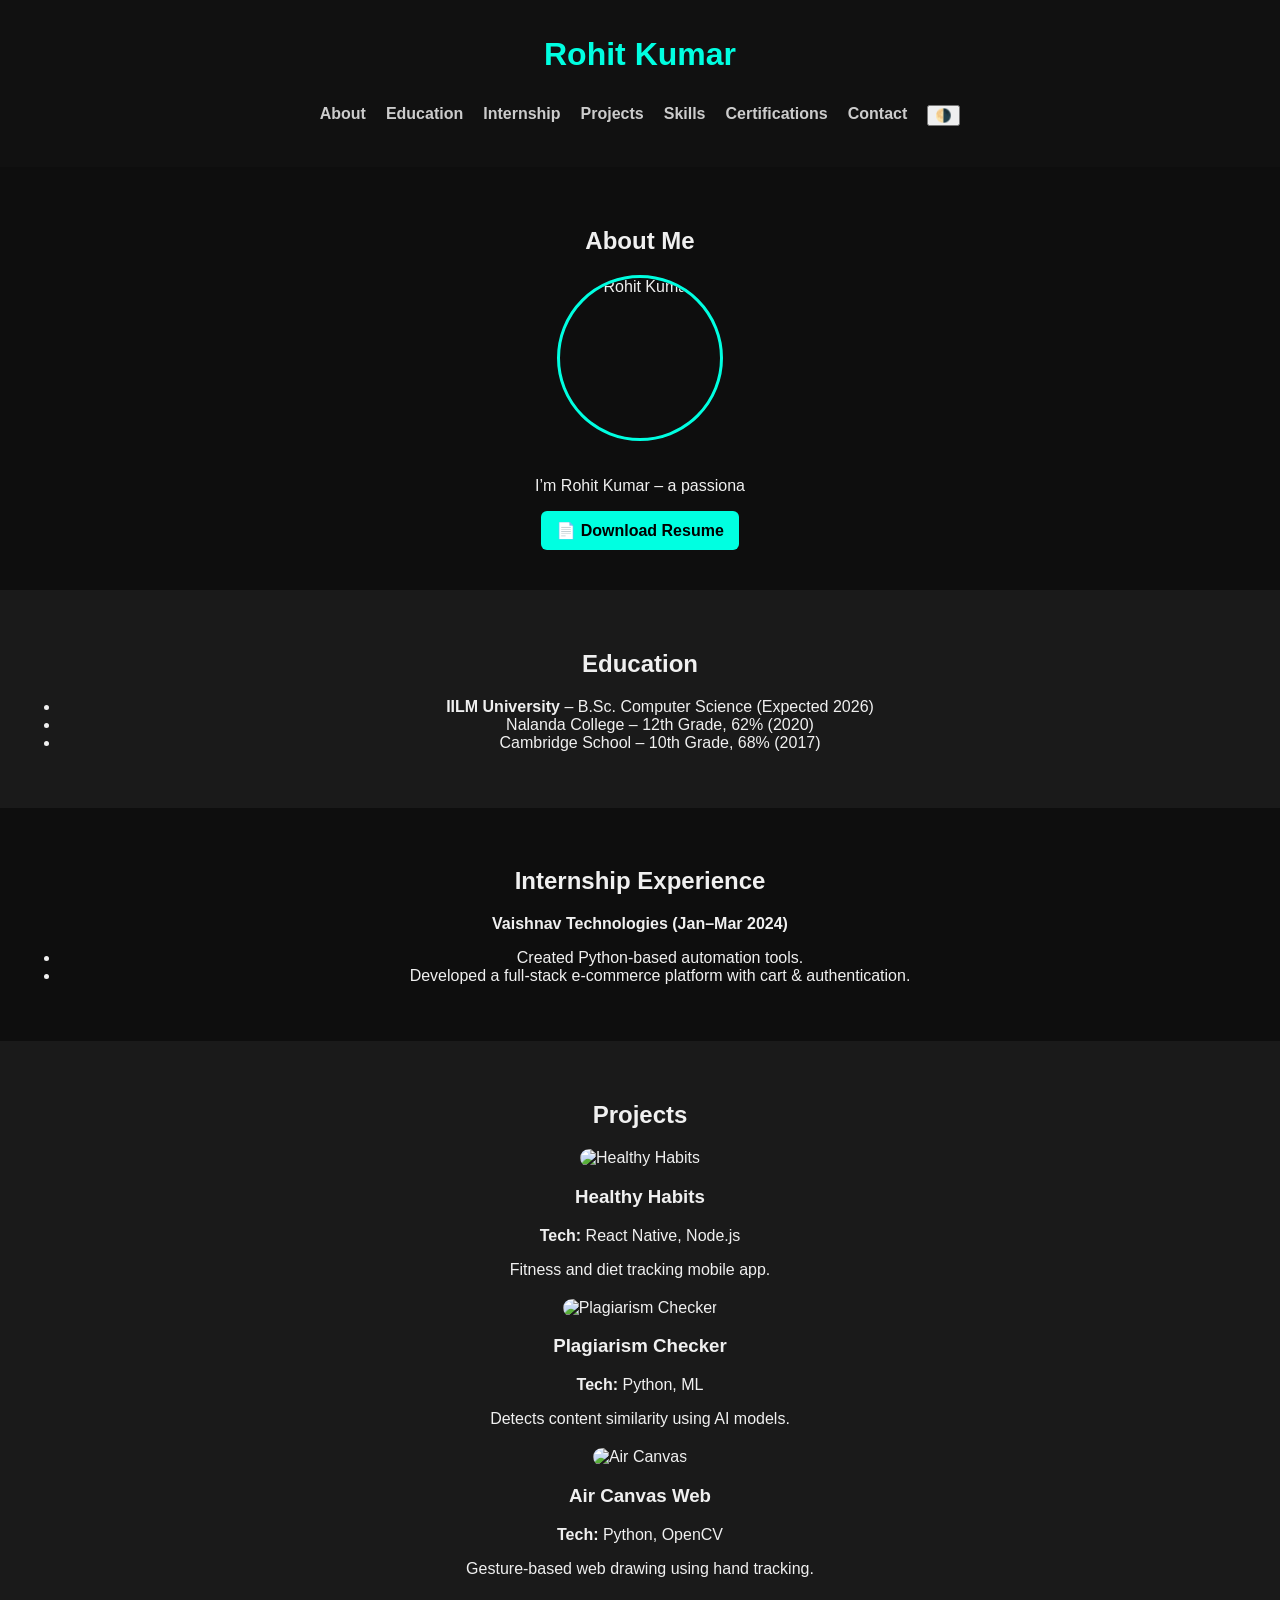
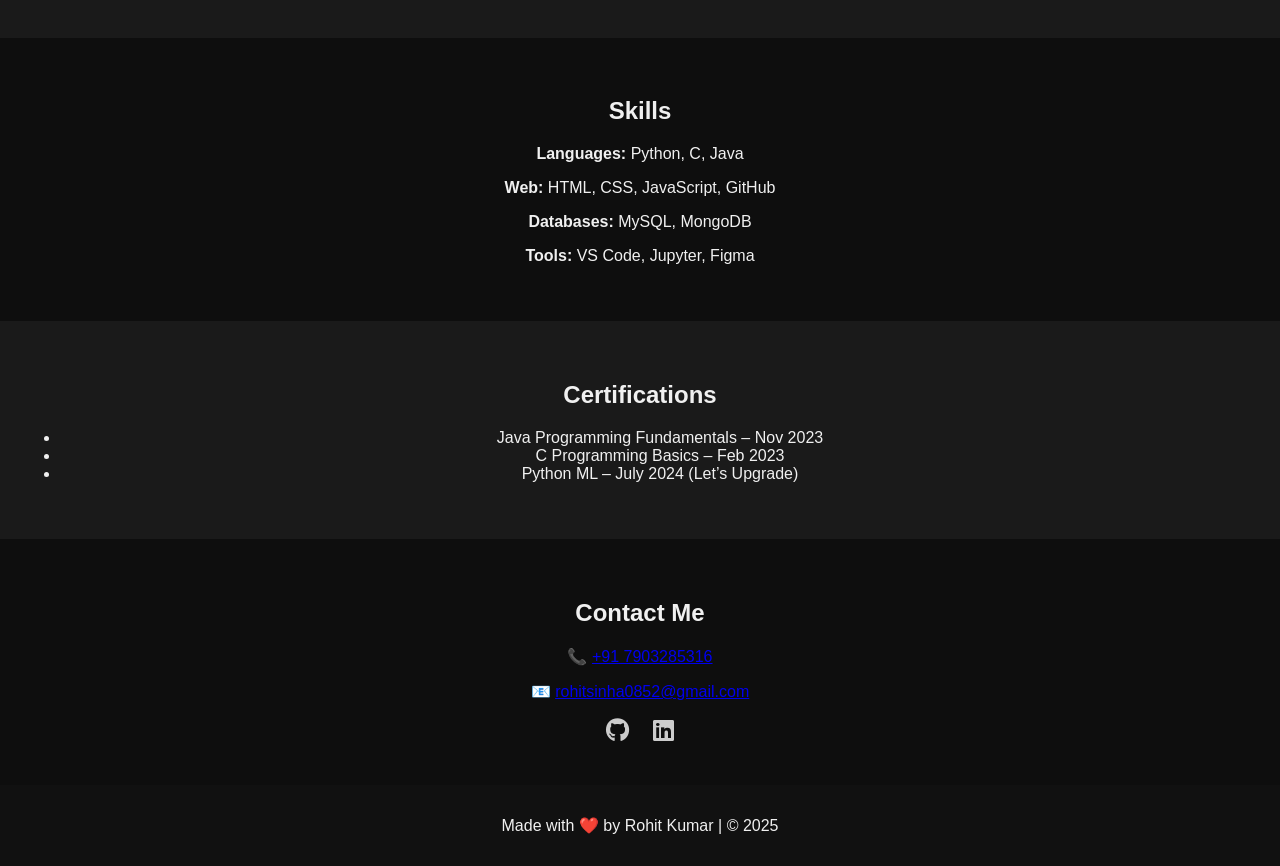
==== index.html @ 60f76e22 "added foles" ====
<!DOCTYPE html>
<html lang="en">
<head>
  <meta charset="UTF-8" />
  <meta name="viewport" content="width=device-width, initial-scale=1.0"/>
  <title>Rohit Kumar | Portfolio</title>
  <link rel="stylesheet" href="style.css" />
  <link rel="stylesheet" href="https://cdnjs.cloudflare.com/ajax/libs/font-awesome/6.5.0/css/all.min.css">
</head>
<body>
  <header class="header">
    <div class="container">
      <h1 class="logo">Rohit Kumar</h1>
      <div class="toggle" onclick="toggleMenu()">☰</div>
      <nav class="navbar" id="navbar">
        <ul>
          <li><a href="#about">About</a></li>
          <li><a href="#education">Education</a></li>
          <li><a href="#internship">Internship</a></li>
          <li><a href="#projects">Projects</a></li>
          <li><a href="#skills">Skills</a></li>
          <li><a href="#certifications">Certifications</a></li>
          <li><a href="#contact">Contact</a></li>
          <li><button id="theme-toggle">🌗</button></li>
        </ul>
      </nav>
    </div>
  </header>

  <main>
    <section id="about" class="section fade-in">
      <h2>About Me</h2>
      <div class="profile">
        <img src="images/rohit.jpg" alt="Rohit Kumar" class="profile-img" />
        <p><span id="typed-text"></span></p>
        <a href="Rohit_Resume.pdf" class="btn" download>📄 Download Resume</a>
      </div>
    </section>

    <section id="education" class="section colored fade-in">
      <h2>Education</h2>
      <ul>
        <li><strong>IILM University</strong> – B.Sc. Computer Science (Expected 2026)</li>
        <li>Nalanda College – 12th Grade, 62% (2020)</li>
        <li>Cambridge School – 10th Grade, 68% (2017)</li>
      </ul>
    </section>

    <section id="internship" class="section fade-in">
      <h2>Internship Experience</h2>
      <p><strong>Vaishnav Technologies (Jan–Mar 2024)</strong></p>
      <ul>
        <li>Created Python-based automation tools.</li>
        <li>Developed a full-stack e-commerce platform with cart & authentication.</li>
      </ul>
    </section>

    <section id="projects" class="section colored fade-in">
      <h2>Projects</h2>
      <div class="project">
        <img src="images/project1.jpg" alt="Healthy Habits" class="project-img" />
        <div>
          <h3>Healthy Habits</h3>
          <p><strong>Tech:</strong> React Native, Node.js</p>
          <p>Fitness and diet tracking mobile app.</p>
        </div>
      </div>
      <div class="project">
        <img src="images/project2.jpg" alt="Plagiarism Checker" class="project-img" />
        <div>
          <h3>Plagiarism Checker</h3>
          <p><strong>Tech:</strong> Python, ML</p>
          <p>Detects content similarity using AI models.</p>
        </div>
      </div>
      <div class="project">
        <img src="images/project3.jpg" alt="Air Canvas" class="project-img" />
        <div>
          <h3>Air Canvas Web</h3>
          <p><strong>Tech:</strong> Python, OpenCV</p>
          <p>Gesture-based web drawing using hand tracking.</p>
        </div>
      </div>
    </section>

    <section id="skills" class="section fade-in">
      <h2>Skills</h2>
      <p><strong>Languages:</strong> Python, C, Java</p>
      <p><strong>Web:</strong> HTML, CSS, JavaScript, GitHub</p>
      <p><strong>Databases:</strong> MySQL, MongoDB</p>
      <p><strong>Tools:</strong> VS Code, Jupyter, Figma</p>
    </section>

    <section id="certifications" class="section colored fade-in">
      <h2>Certifications</h2>
      <ul>
        <li>Java Programming Fundamentals – Nov 2023</li>
        <li>C Programming Basics – Feb 2023</li>
        <li>Python ML – July 2024 (Let’s Upgrade)</li>
      </ul>
    </section>

    <section id="contact" class="section fade-in">
      <h2>Contact Me</h2>
      <p>📞 <a href="tel:+917903285316">+91 7903285316</a></p>
      <p>📧 <a href="mailto:rohitsinha0852@gmail.com">rohitsinha0852@gmail.com</a></p>
      <div class="socials">
        <a href="https://github.com/rohitkumar7903" target="_blank"><i class="fab fa-github"></i></a>
        <a href="https://linkedin.com/in/rohit-kumar-792502242" target="_blank"><i class="fab fa-linkedin"></i></a>
      </div>
    </section>
  </main>

  <footer class="footer">
    <p>Made with ❤️ by Rohit Kumar | © 2025</p>
  </footer>

  <script src="script.js"></script>
</body>
</html>
---- style.css ----
body {
  margin: 0;
  font-family: 'Segoe UI', sans-serif;
  background: #0e0e0e;
  color: #f0f0f0;
  scroll-behavior: smooth;
  transition: background 0.4s, color 0.4s;
}

body.light-mode {
  background: #f0f0f0;
  color: #0e0e0e;
}

.header, .footer {
  background-color: #111;
  padding: 15px 30px;
  text-align: center;
}

.logo {
  font-size: 2rem;
  color: #00ffe1;
}

.navbar ul {
  display: flex;
  flex-wrap: wrap;
  justify-content: center;
  list-style: none;
  padding: 0;
}

.navbar ul li {
  margin: 10px;
}

.navbar a {
  color: #ccc;
  text-decoration: none;
  font-weight: bold;
}

.navbar a:hover {
  color: #00bfff;
}

.toggle {
  display: none;
  font-size: 24px;
  cursor: pointer;
}

.section {
  padding: 40px 20px;
  text-align: center;
}

.section.colored {
  background-color: #1a1a1a;
}

.profile {
  display: flex;
  flex-direction: column;
  align-items: center;
}

.profile-img {
  width: 160px;
  height: 160px;
  border-radius: 50%;
  border: 3px solid #00ffe1;
  margin-bottom: 20px;
}

.project {
  margin: 20px auto;
  max-width: 600px;
}

.project-img {
  width: 100%;
  max-width: 400px;
  border-radius: 12px;
  transition: transform 0.3s ease;
}

.project-img:hover {
  transform: scale(1.05);
}

.btn {
  background: #00ffe1;
  color: #000;
  padding: 10px 15px;
  border-radius: 6px;
  text-decoration: none;
  font-weight: bold;
  transition: 0.3s ease;
}

.btn:hover {
  background: #00bfff;
}

.socials a {
  color: #ccc;
  font-size: 1.5rem;
  margin: 0 10px;
  transition: color 0.3s;
}

.socials a:hover {
  color: #00ffe1;
}

.fade-in {
  opacity: 0;
  transform: translateY(20px);
  animation: fadeInUp 1s ease forwards;
}

@keyframes fadeInUp {
  to {
    opacity: 1;
    transform: translateY(0);
  }
}

@media (max-width: 768px) {
  .toggle {
    display: block;
  }
  .navbar ul {
    flex-direction: column;
    display: none;
    background: #111;
  }
  .navbar ul.show {
    display: flex;
  }
}
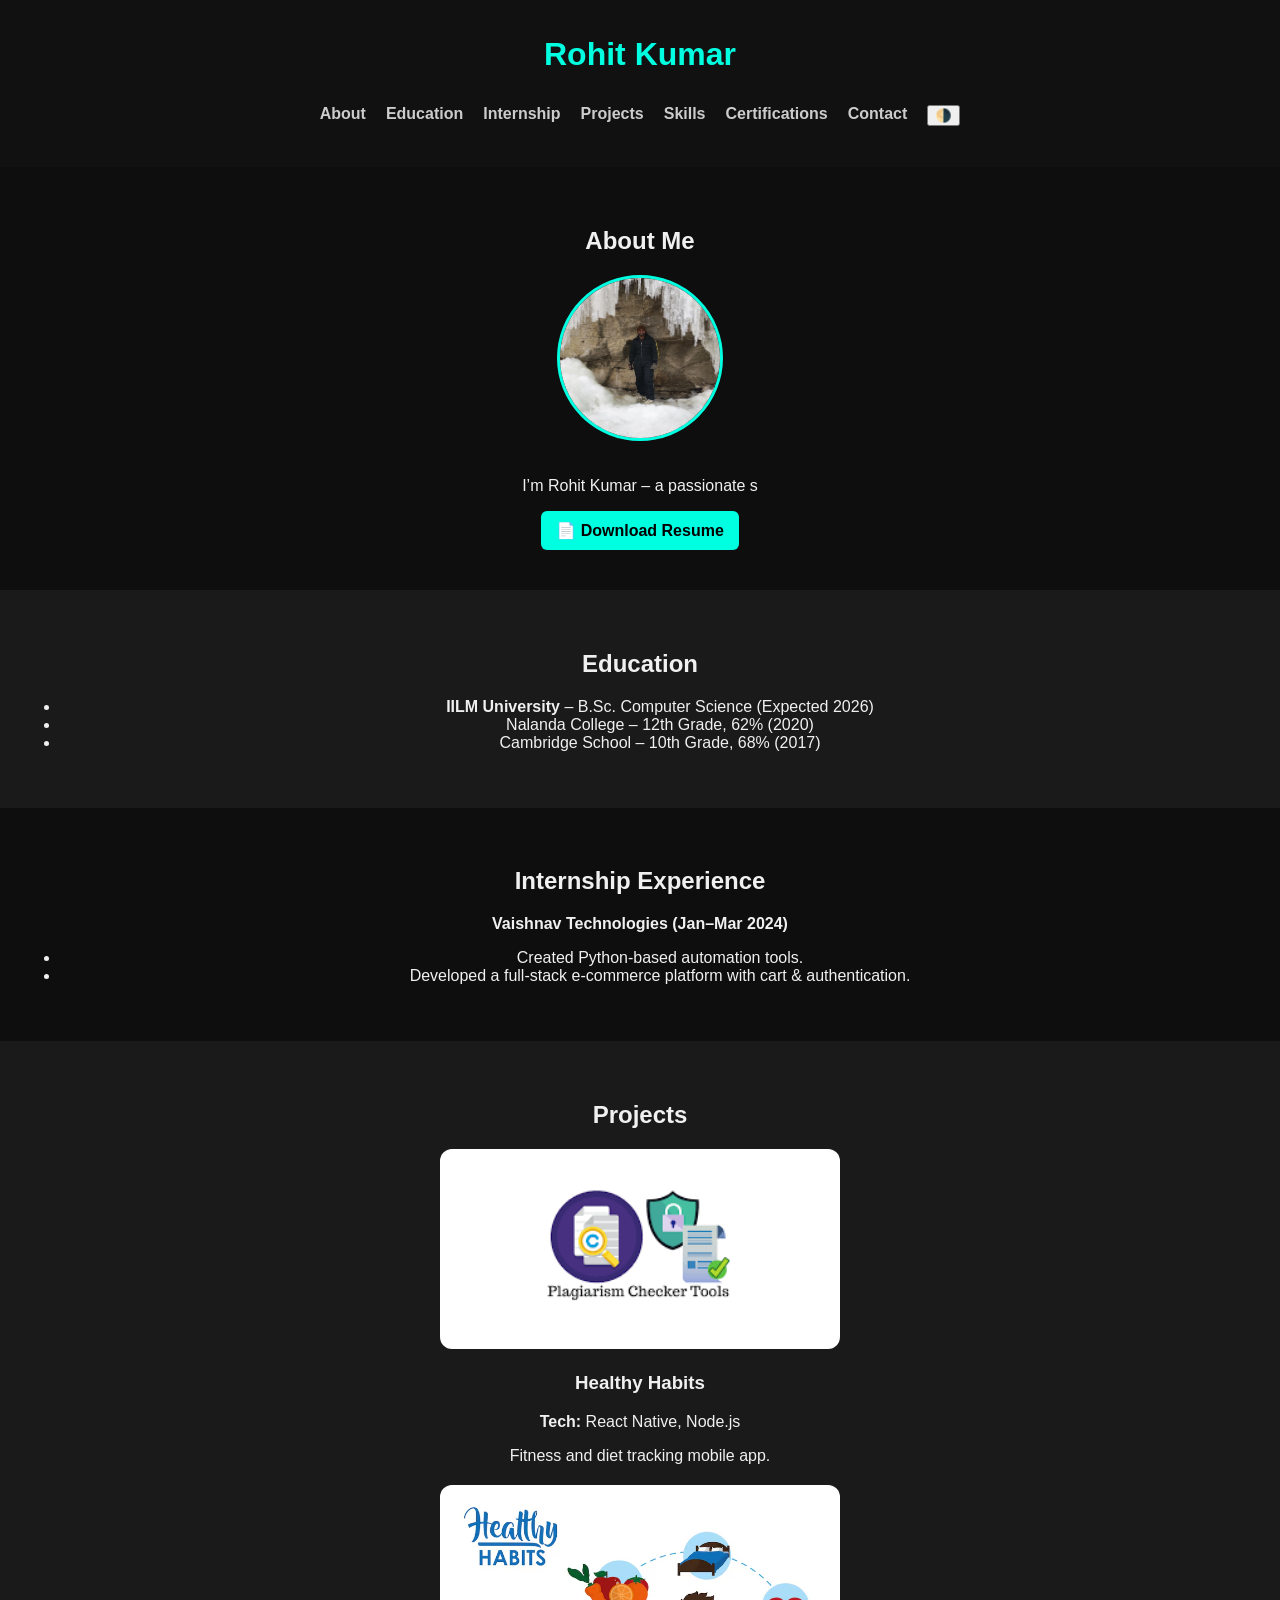
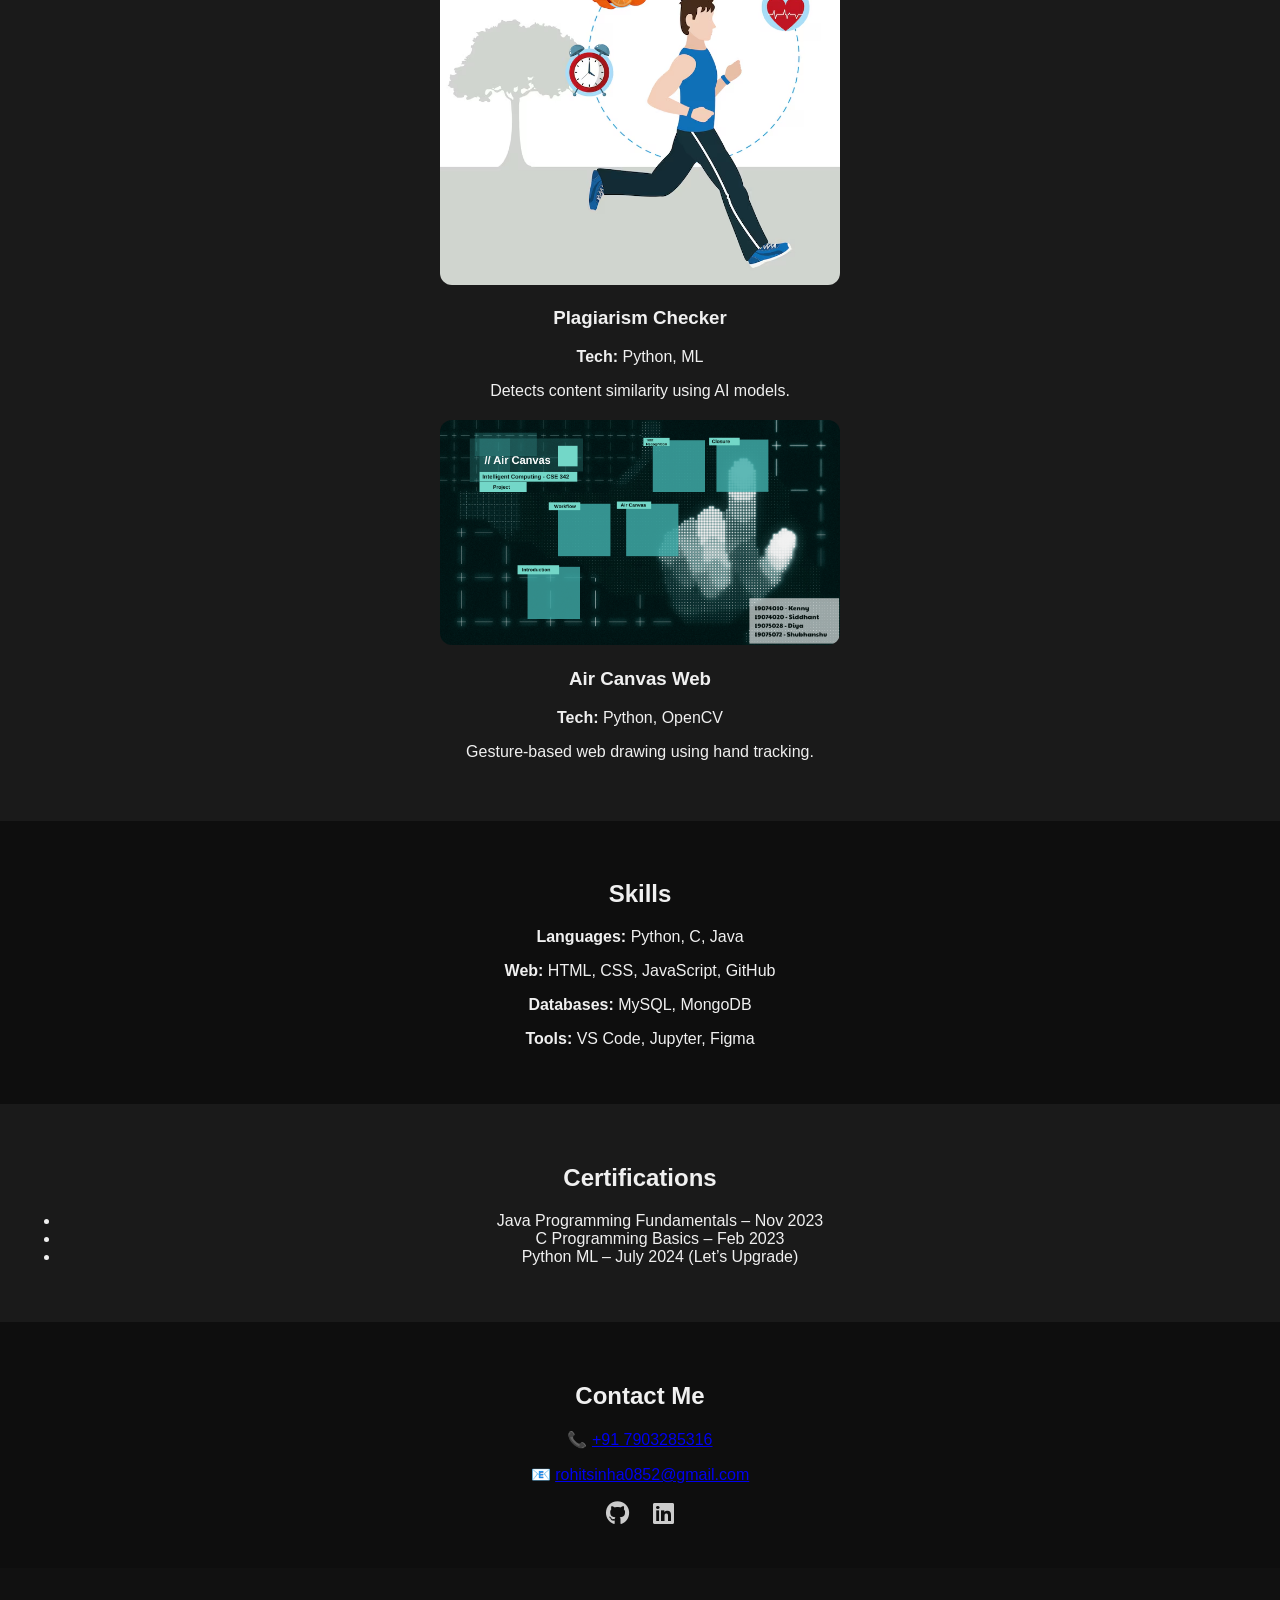
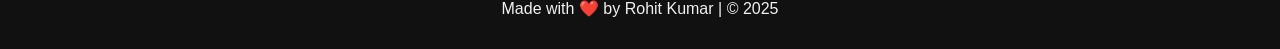
==== commit 95e6e251: "Update index.html" ====
--- a/index.html
+++ b/index.html
@@ -31,7 +31,7 @@
     <section id="about" class="section fade-in">
       <h2>About Me</h2>
       <div class="profile">
-        <img src="images/rohit.jpg" alt="Rohit Kumar" class="profile-img" />
+        <img src="rohit.jpg" alt="Rohit Kumar" class="profile-img" />
         <p><span id="typed-text"></span></p>
         <a href="Rohit_Resume.pdf" class="btn" download>📄 Download Resume</a>
       </div>
@@ -58,7 +58,7 @@
     <section id="projects" class="section colored fade-in">
       <h2>Projects</h2>
       <div class="project">
-        <img src="images/project1.jpg" alt="Healthy Habits" class="project-img" />
+        <img src="project1.jpg" alt="Healthy Habits" class="project-img" />
         <div>
           <h3>Healthy Habits</h3>
           <p><strong>Tech:</strong> React Native, Node.js</p>
@@ -66,7 +66,7 @@
         </div>
       </div>
       <div class="project">
-        <img src="images/project2.jpg" alt="Plagiarism Checker" class="project-img" />
+        <img src="project2.jpg" alt="Plagiarism Checker" class="project-img" />
         <div>
           <h3>Plagiarism Checker</h3>
           <p><strong>Tech:</strong> Python, ML</p>
@@ -74,7 +74,7 @@
         </div>
       </div>
       <div class="project">
-        <img src="images/project3.jpg" alt="Air Canvas" class="project-img" />
+        <img src="project3.jpg" alt="Air Canvas" class="project-img" />
         <div>
           <h3>Air Canvas Web</h3>
           <p><strong>Tech:</strong> Python, OpenCV</p>
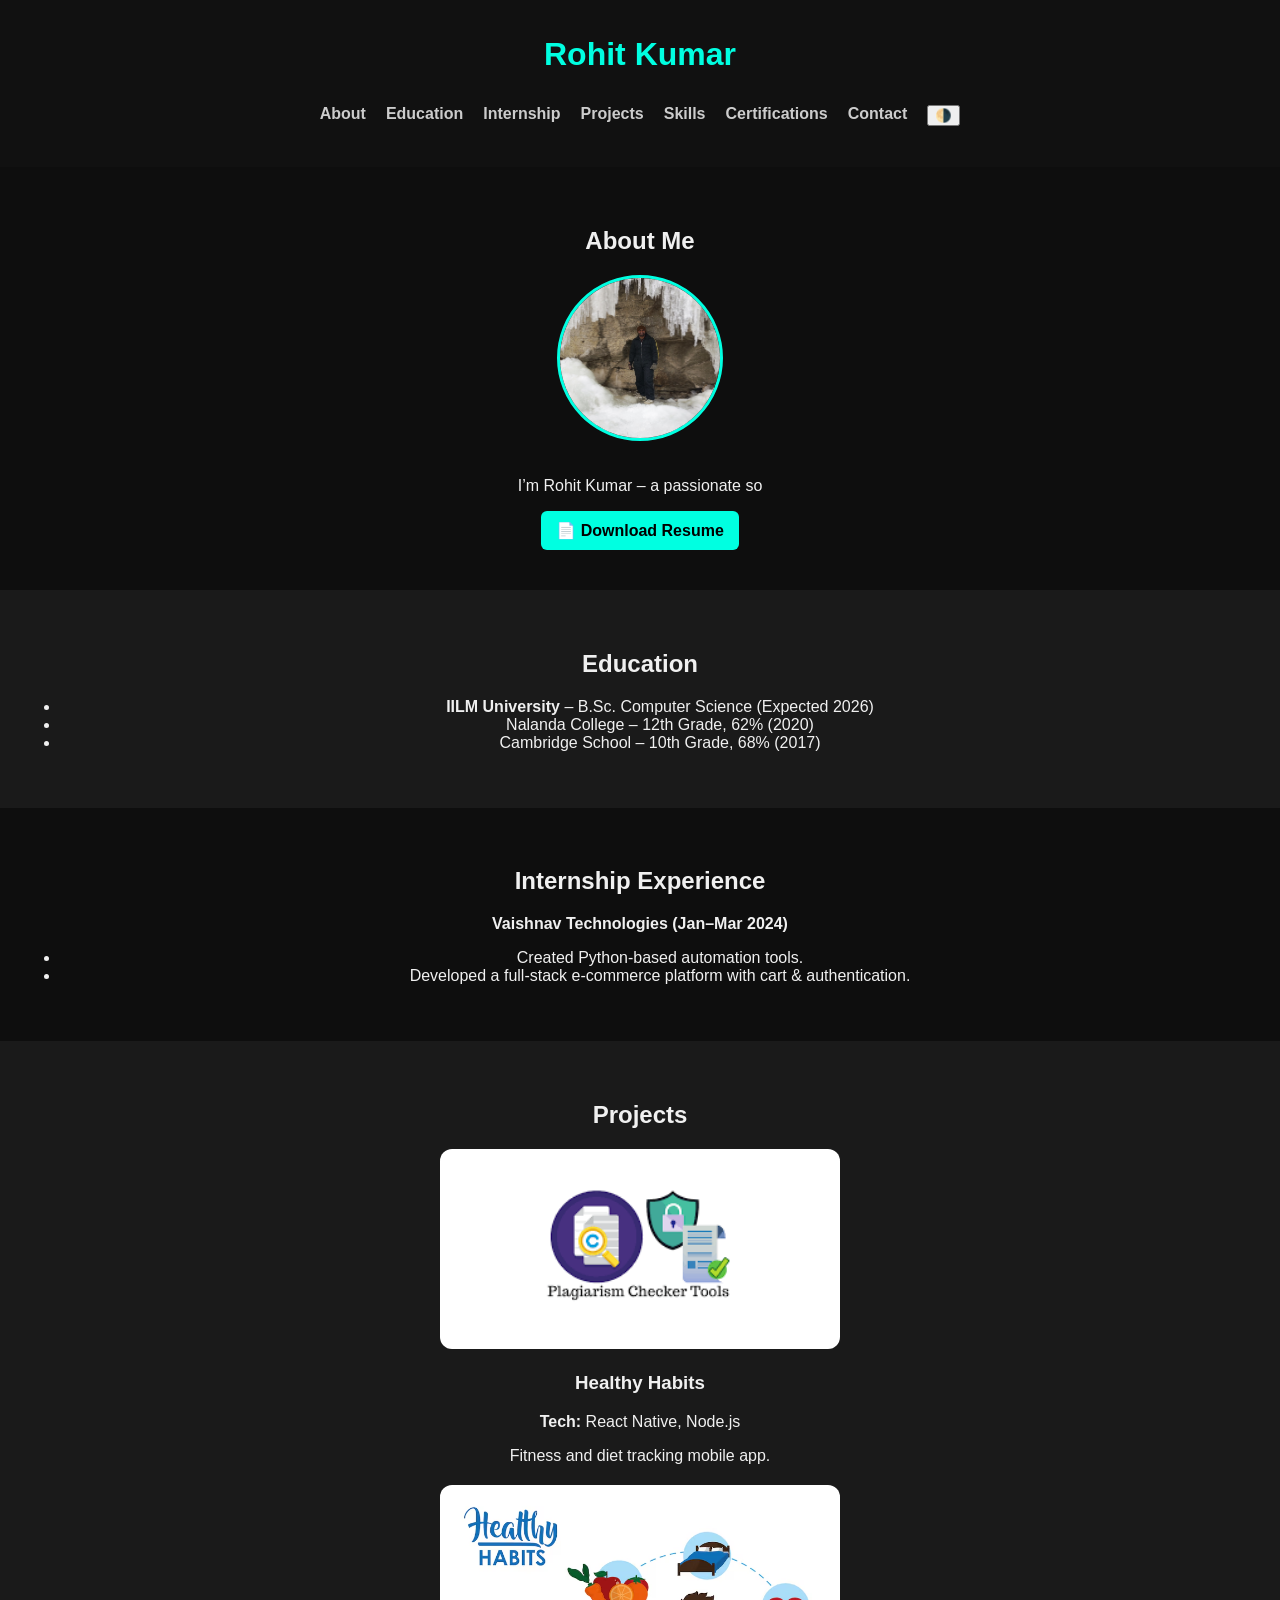
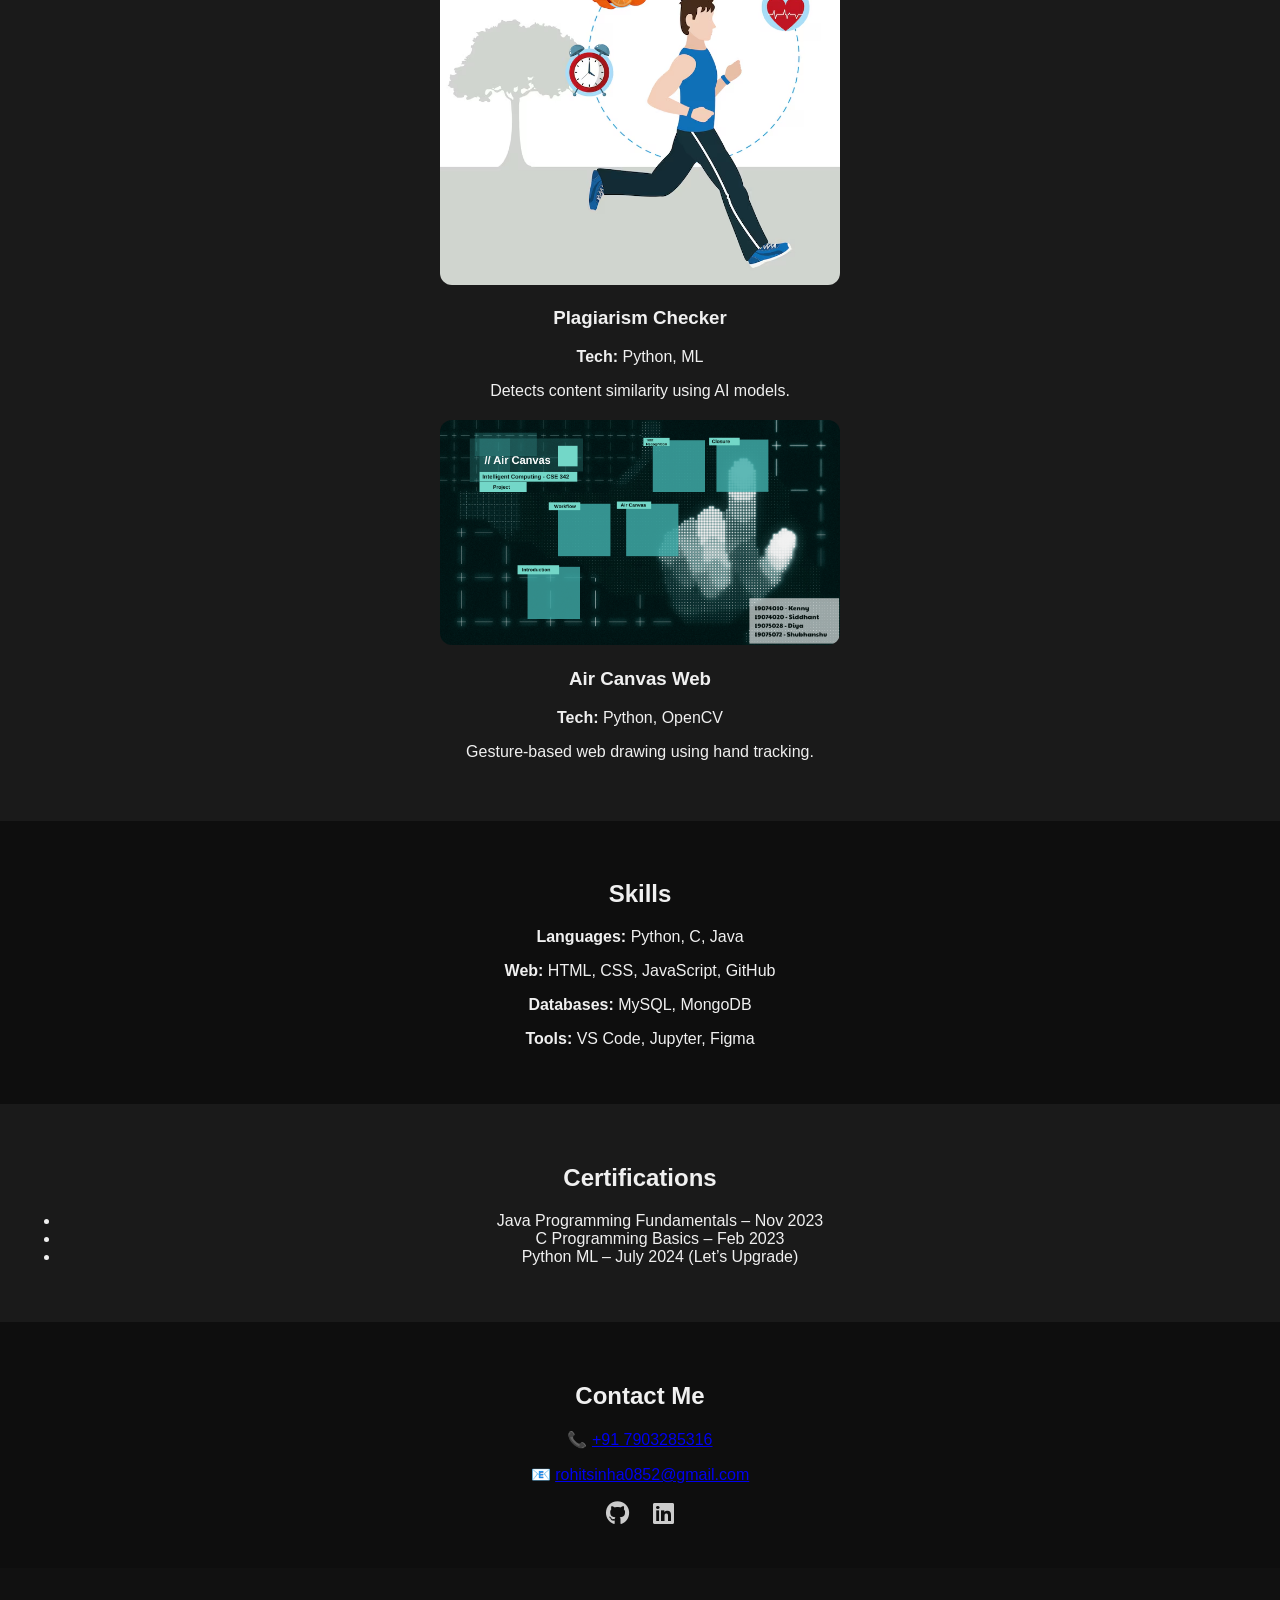
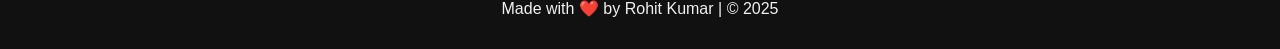
==== commit f7cc91e4: "Update index.html" ====
--- a/index.html
+++ b/index.html
@@ -33,7 +33,7 @@
       <div class="profile">
         <img src="rohit.jpg" alt="Rohit Kumar" class="profile-img" />
         <p><span id="typed-text"></span></p>
-        <a href="Rohit_Resume.pdf" class="btn" download>📄 Download Resume</a>
+        <a href="Rohit Resume-1.pdf" class="btn" download>📄 Download Resume</a>
       </div>
     </section>
 
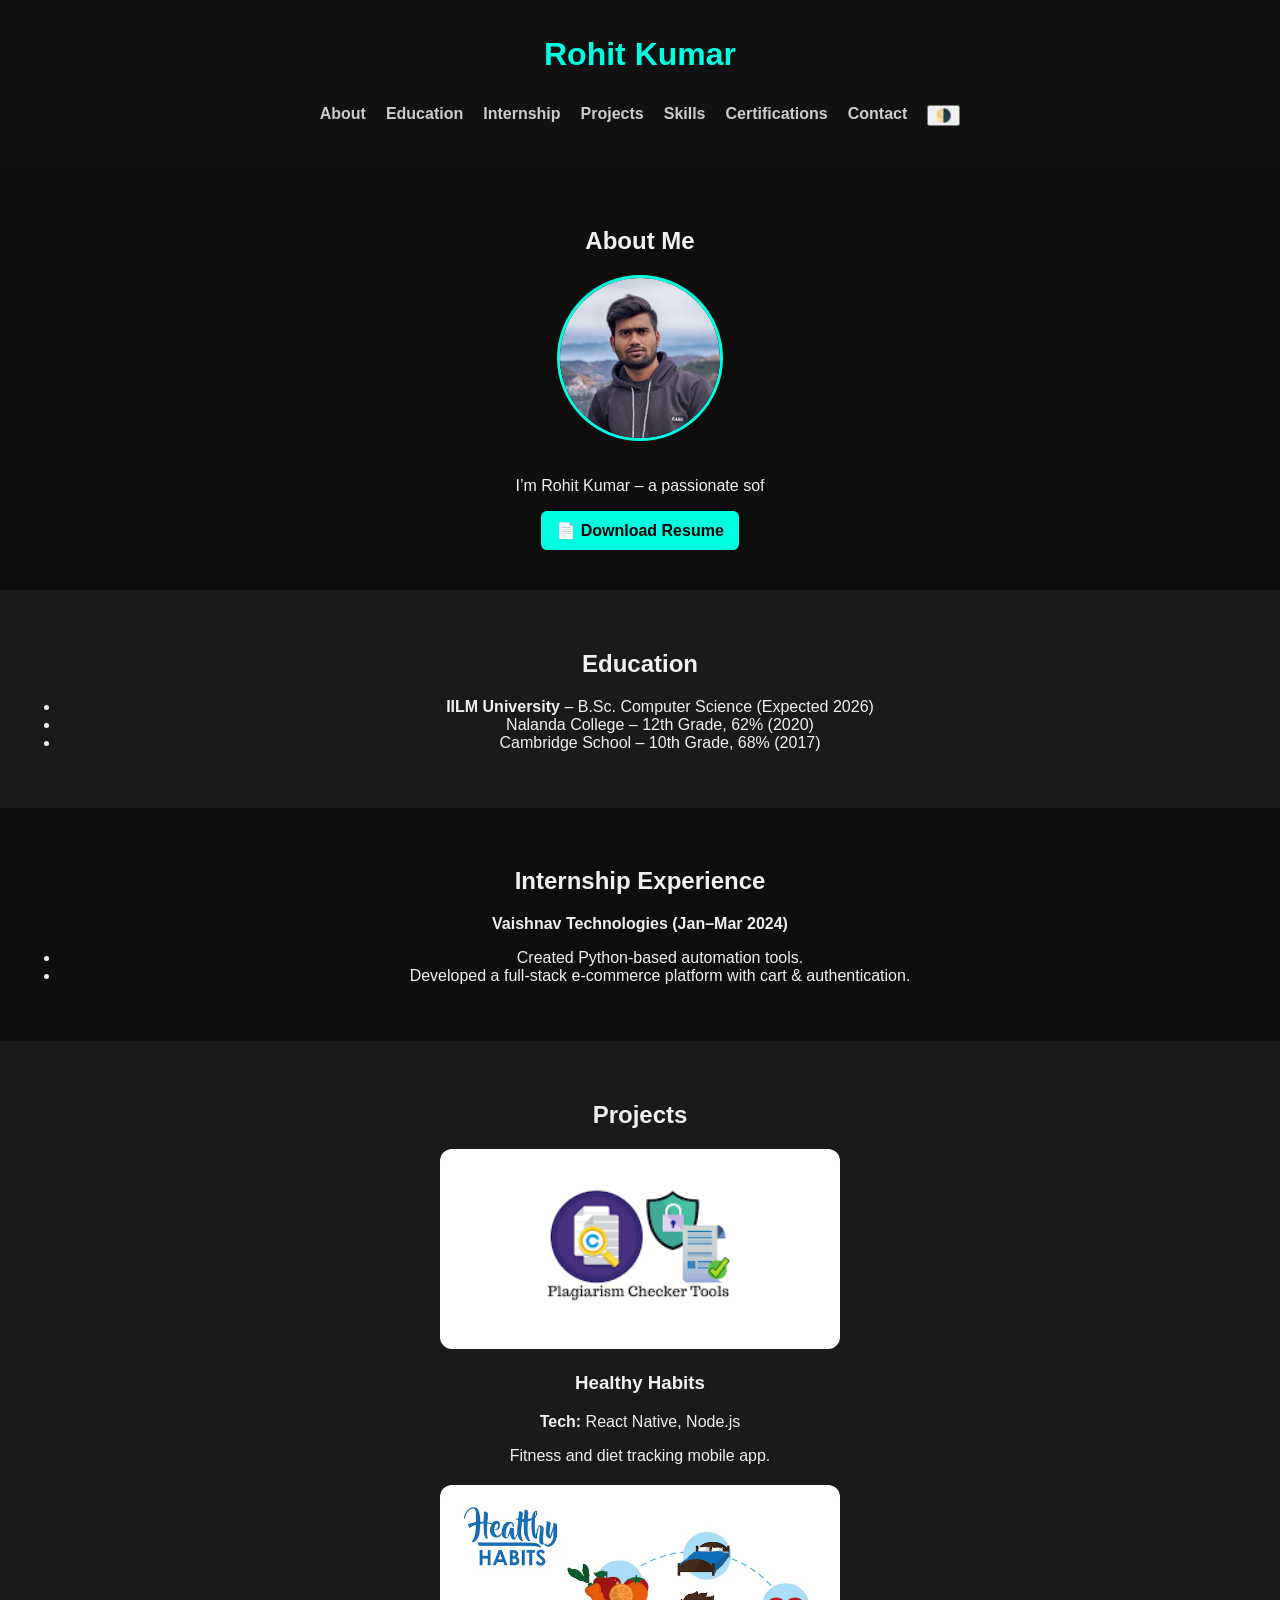
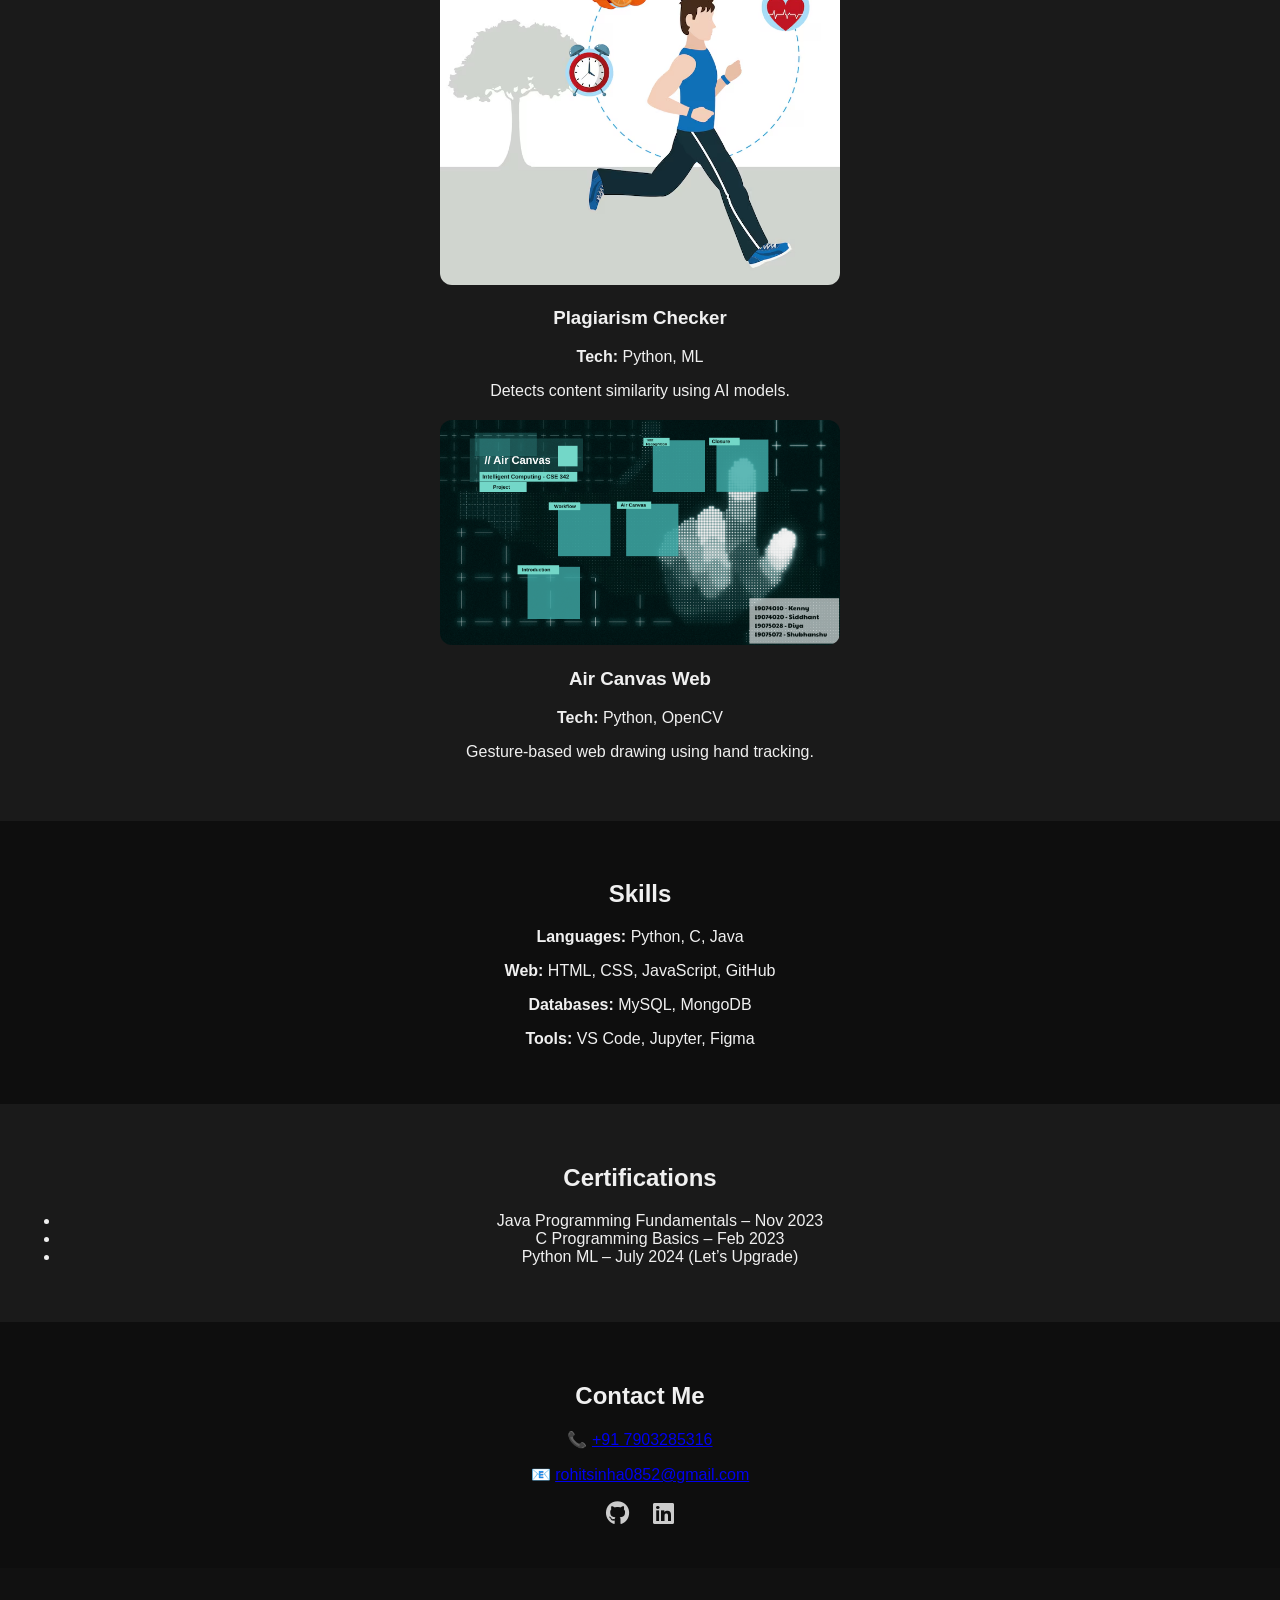
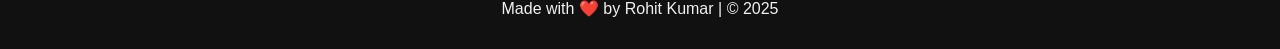
==== commit 2452c48c: "Update index.html" ====
--- a/index.html
+++ b/index.html
@@ -33,7 +33,7 @@
       <div class="profile">
         <img src="rohit.jpg" alt="Rohit Kumar" class="profile-img" />
         <p><span id="typed-text"></span></p>
-        <a href="Rohit Resume-1.pdf" class="btn" download>📄 Download Resume</a>
+        <a href="Rohit Resume.pdf" class="btn" download>📄 Download Resume</a>
       </div>
     </section>
 
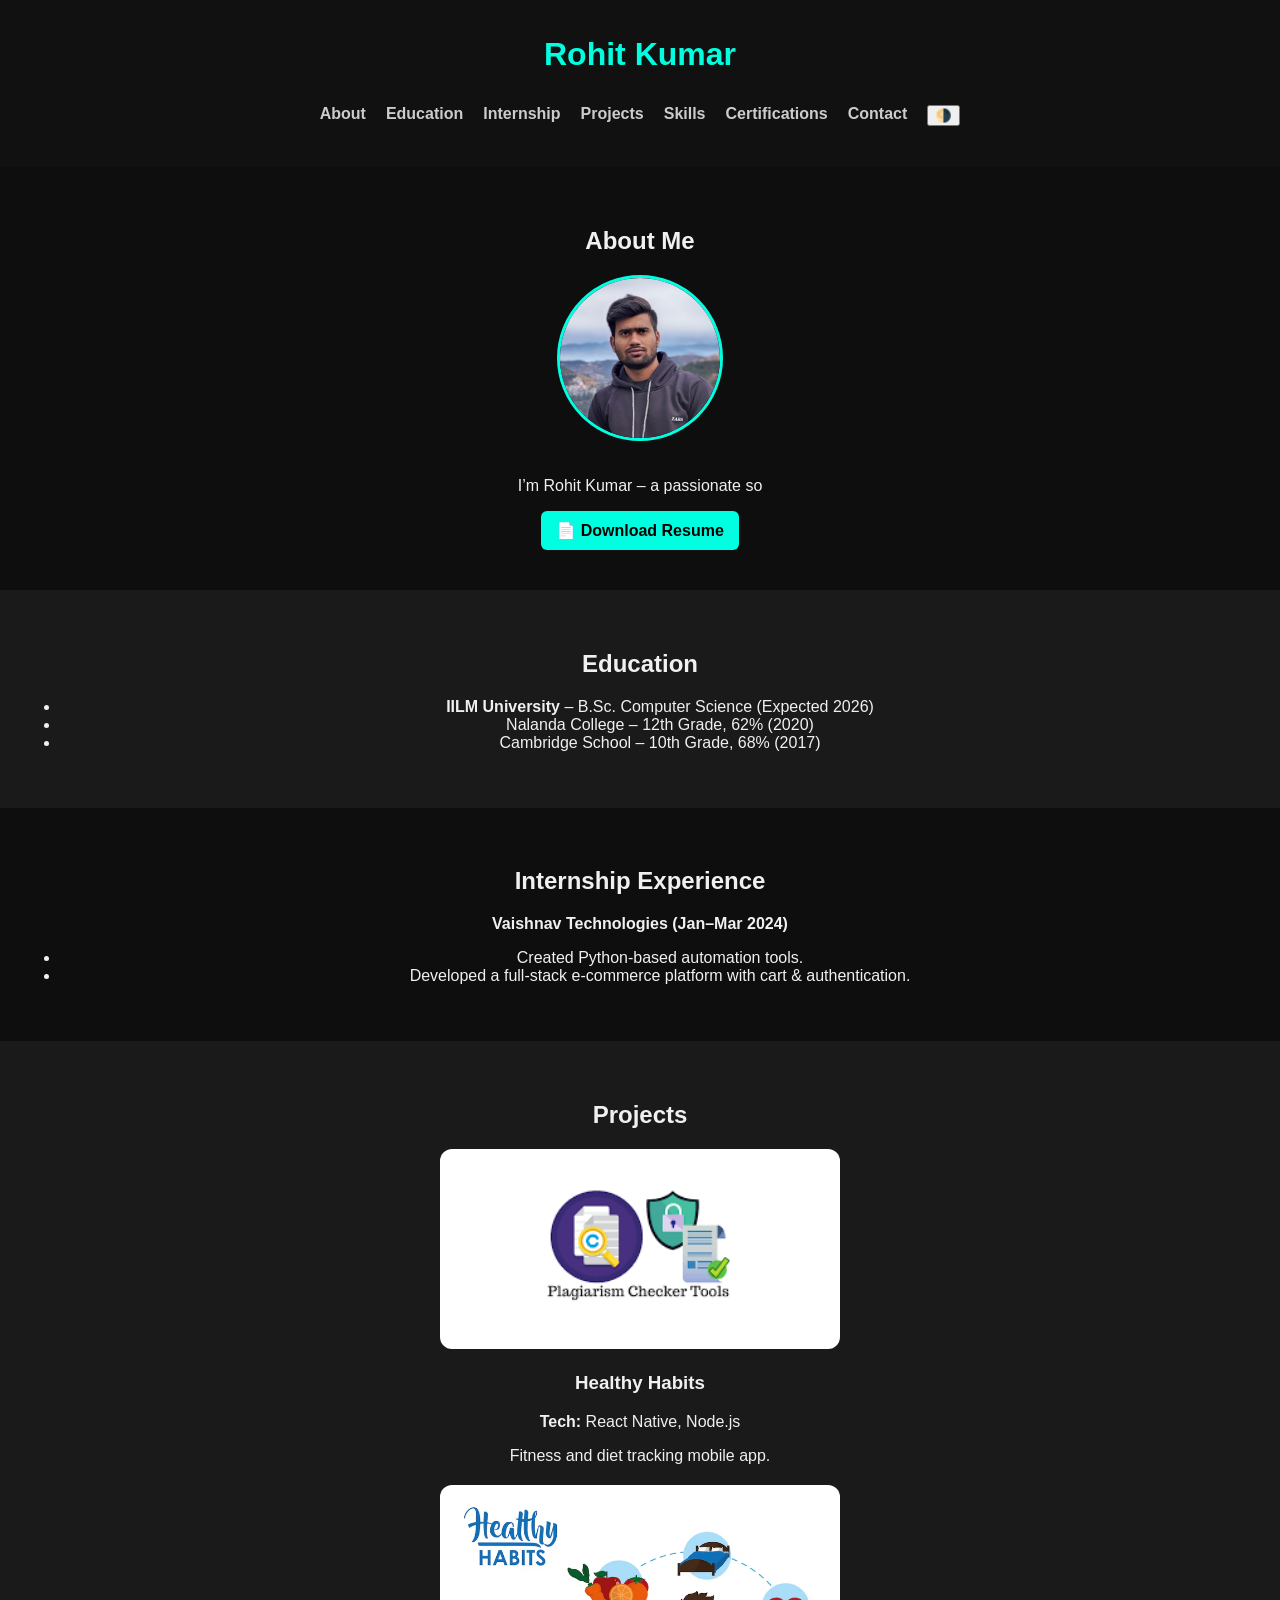
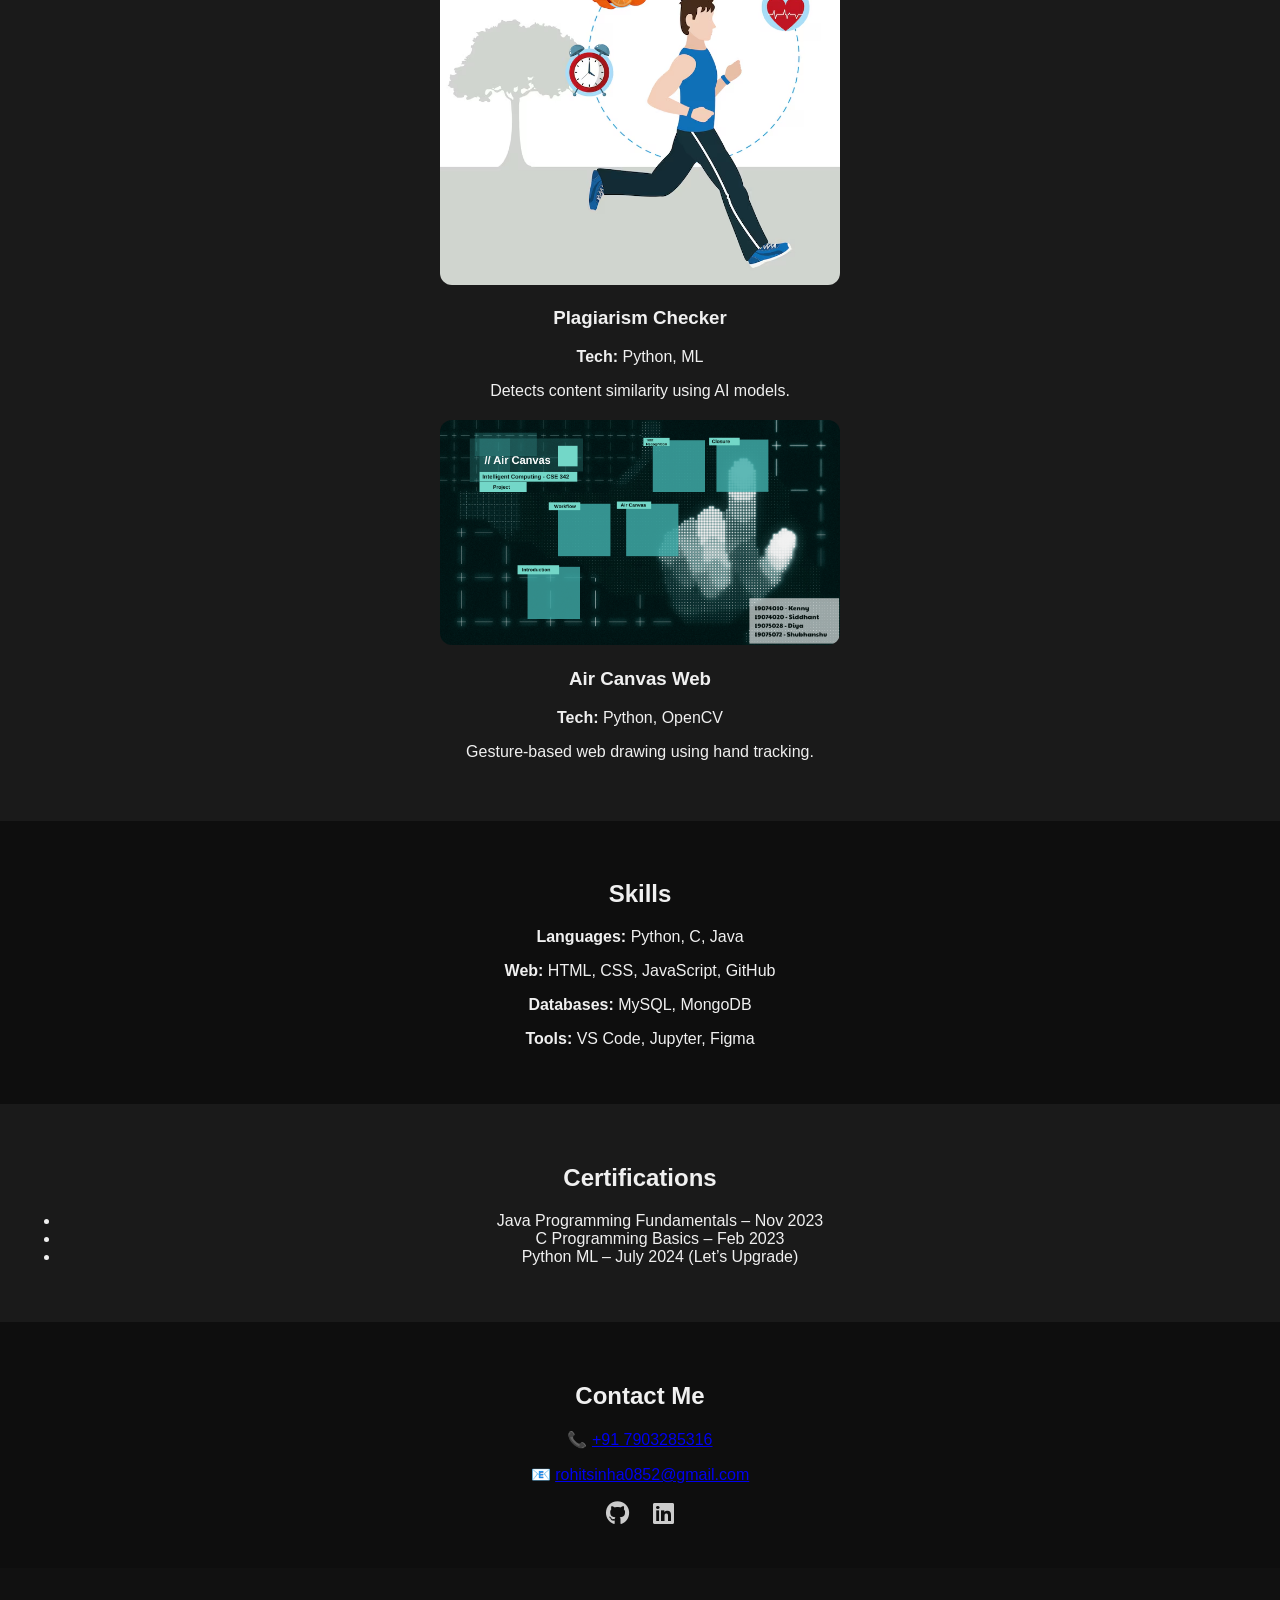
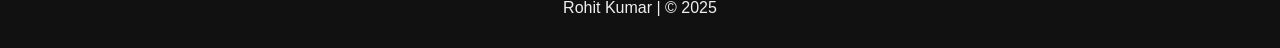
==== commit 93f0fcc7: "Update index.html" ====
--- a/index.html
+++ b/index.html
@@ -112,7 +112,7 @@
   </main>
 
   <footer class="footer">
-    <p>Made with ❤️ by Rohit Kumar | © 2025</p>
+    <p>Rohit Kumar | © 2025</p>
   </footer>
 
   <script src="script.js"></script>
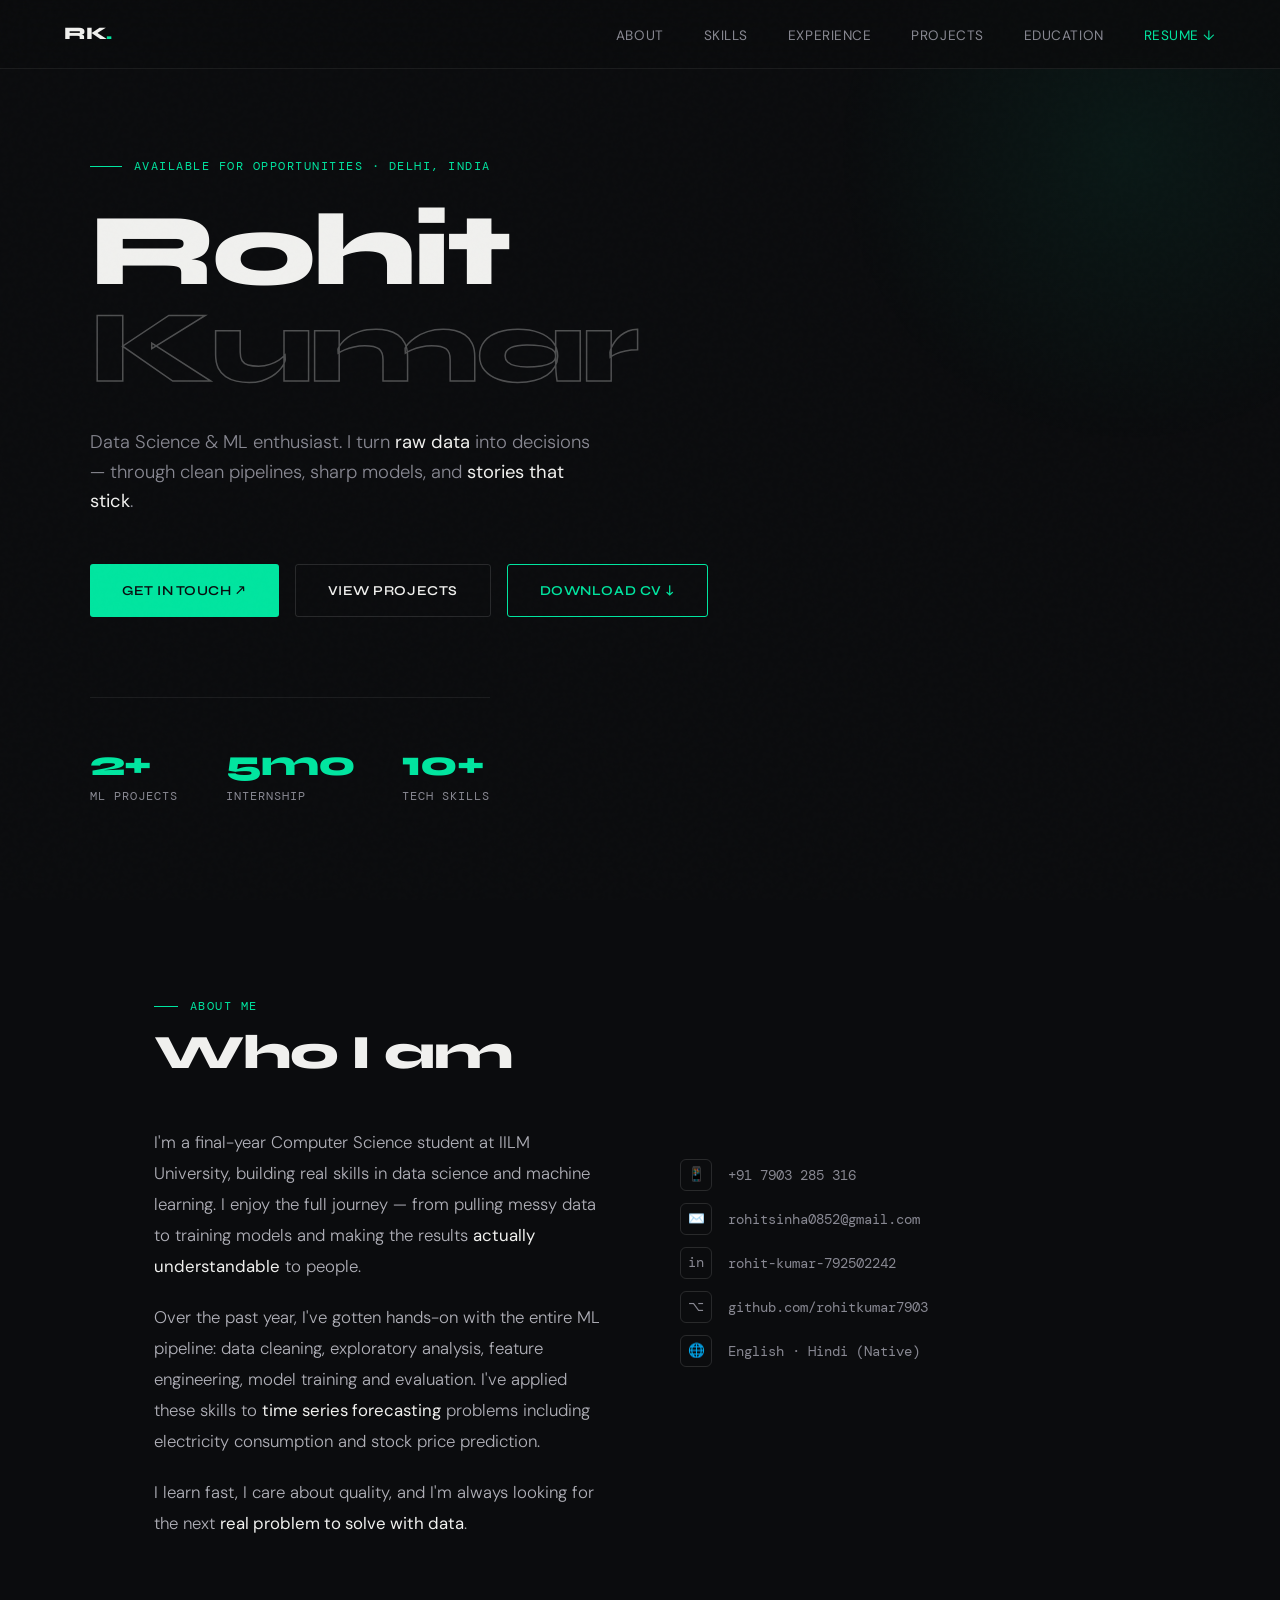
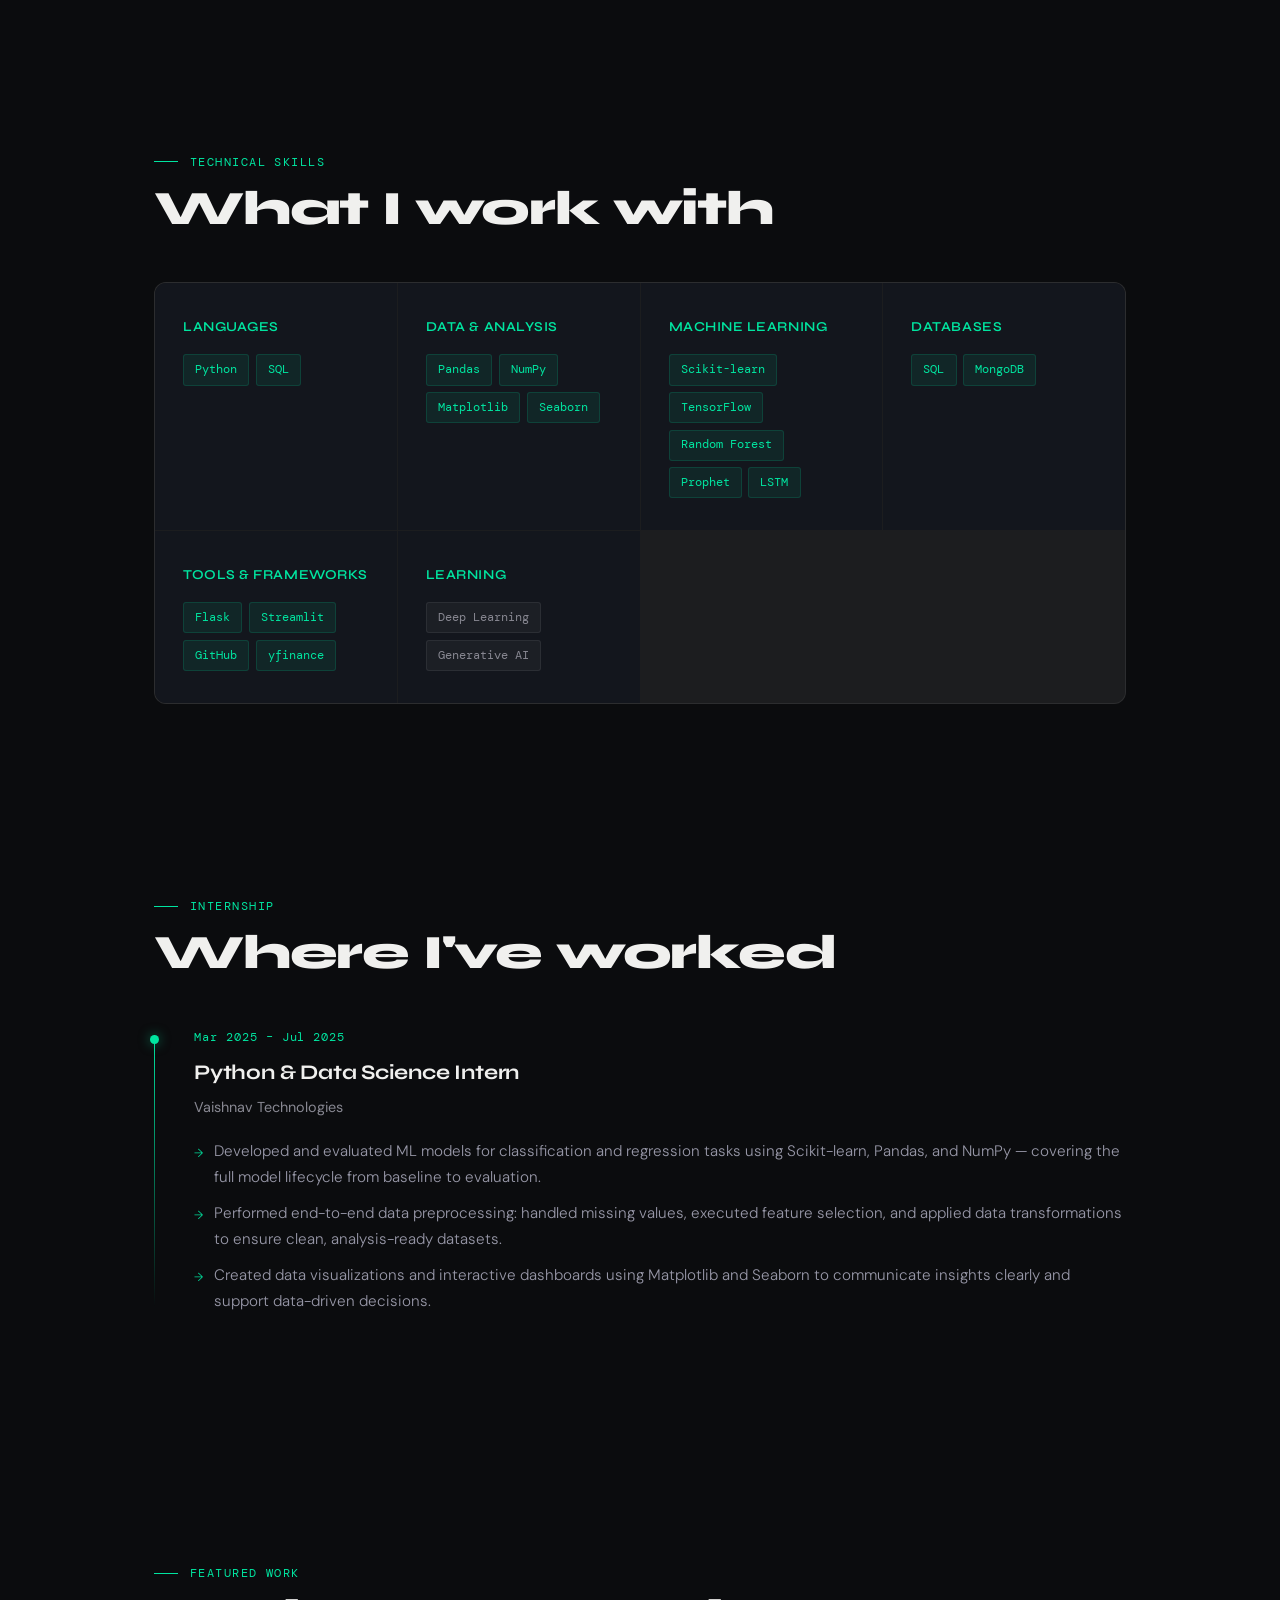
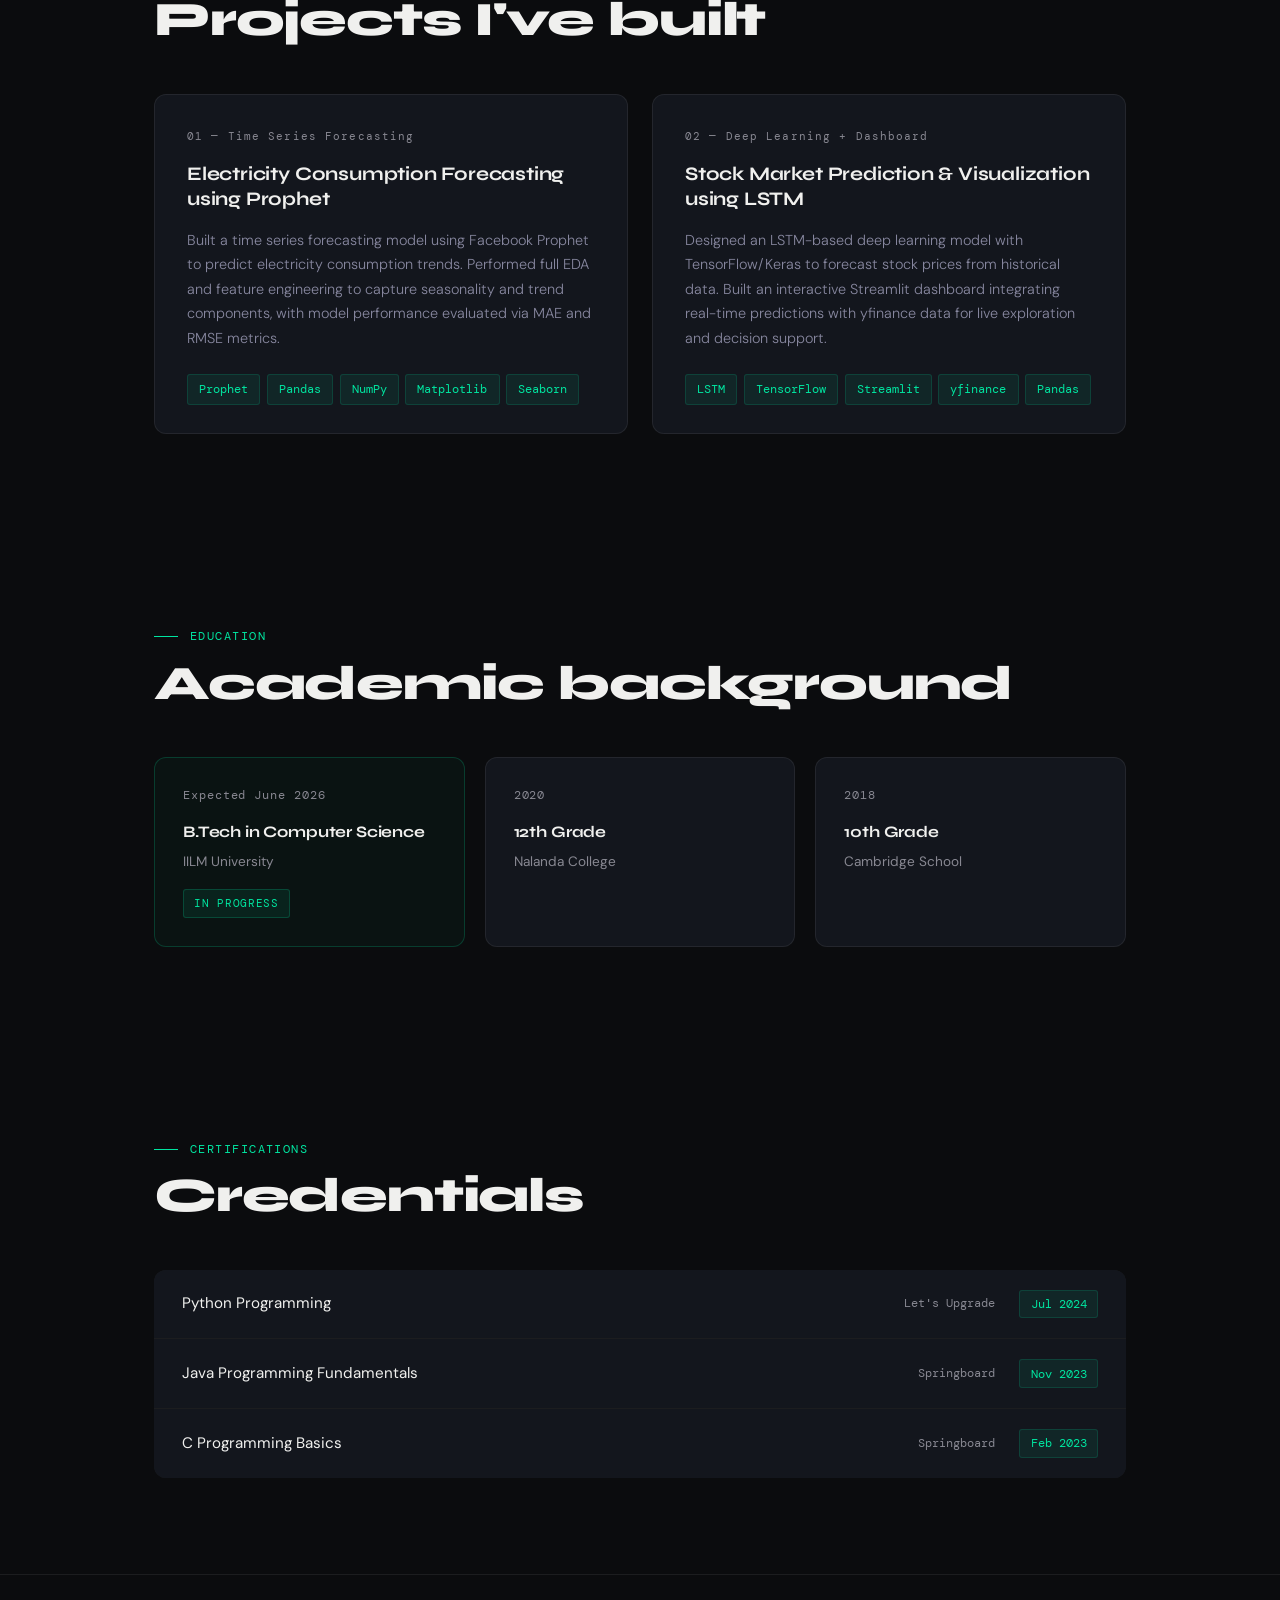
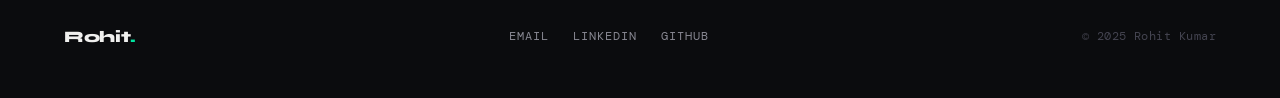
==== commit 4d26c444: "index.html" ====
--- a/index.html
+++ b/index.html
@@ -1,120 +1,883 @@
-<!DOCTYPE html>
-<html lang="en">
-<head>
-  <meta charset="UTF-8" />
-  <meta name="viewport" content="width=device-width, initial-scale=1.0"/>
-  <title>Rohit Kumar | Portfolio</title>
-  <link rel="stylesheet" href="style.css" />
-  <link rel="stylesheet" href="https://cdnjs.cloudflare.com/ajax/libs/font-awesome/6.5.0/css/all.min.css">
-</head>
-<body>
-  <header class="header">
-    <div class="container">
-      <h1 class="logo">Rohit Kumar</h1>
-      <div class="toggle" onclick="toggleMenu()">☰</div>
-      <nav class="navbar" id="navbar">
-        <ul>
-          <li><a href="#about">About</a></li>
-          <li><a href="#education">Education</a></li>
-          <li><a href="#internship">Internship</a></li>
-          <li><a href="#projects">Projects</a></li>
-          <li><a href="#skills">Skills</a></li>
-          <li><a href="#certifications">Certifications</a></li>
-          <li><a href="#contact">Contact</a></li>
-          <li><button id="theme-toggle">🌗</button></li>
-        </ul>
-      </nav>
-    </div>
-  </header>
-
-  <main>
-    <section id="about" class="section fade-in">
-      <h2>About Me</h2>
-      <div class="profile">
-        <img src="rohit.jpg" alt="Rohit Kumar" class="profile-img" />
-        <p><span id="typed-text"></span></p>
-        <a href="Rohit Resume.pdf" class="btn" download>📄 Download Resume</a>
-      </div>
-    </section>
-
-    <section id="education" class="section colored fade-in">
-      <h2>Education</h2>
-      <ul>
-        <li><strong>IILM University</strong> – B.Sc. Computer Science (Expected 2026)</li>
-        <li>Nalanda College – 12th Grade, 62% (2020)</li>
-        <li>Cambridge School – 10th Grade, 68% (2017)</li>
-      </ul>
-    </section>
-
-    <section id="internship" class="section fade-in">
-      <h2>Internship Experience</h2>
-      <p><strong>Vaishnav Technologies (Jan–Mar 2024)</strong></p>
-      <ul>
-        <li>Created Python-based automation tools.</li>
-        <li>Developed a full-stack e-commerce platform with cart & authentication.</li>
-      </ul>
-    </section>
-
-    <section id="projects" class="section colored fade-in">
-      <h2>Projects</h2>
-      <div class="project">
-        <img src="project1.jpg" alt="Healthy Habits" class="project-img" />
-        <div>
-          <h3>Healthy Habits</h3>
-          <p><strong>Tech:</strong> React Native, Node.js</p>
-          <p>Fitness and diet tracking mobile app.</p>
-        </div>
-      </div>
-      <div class="project">
-        <img src="project2.jpg" alt="Plagiarism Checker" class="project-img" />
-        <div>
-          <h3>Plagiarism Checker</h3>
-          <p><strong>Tech:</strong> Python, ML</p>
-          <p>Detects content similarity using AI models.</p>
-        </div>
-      </div>
-      <div class="project">
-        <img src="project3.jpg" alt="Air Canvas" class="project-img" />
-        <div>
-          <h3>Air Canvas Web</h3>
-          <p><strong>Tech:</strong> Python, OpenCV</p>
-          <p>Gesture-based web drawing using hand tracking.</p>
-        </div>
-      </div>
-    </section>
-
-    <section id="skills" class="section fade-in">
-      <h2>Skills</h2>
-      <p><strong>Languages:</strong> Python, C, Java</p>
-      <p><strong>Web:</strong> HTML, CSS, JavaScript, GitHub</p>
-      <p><strong>Databases:</strong> MySQL, MongoDB</p>
-      <p><strong>Tools:</strong> VS Code, Jupyter, Figma</p>
-    </section>
-
-    <section id="certifications" class="section colored fade-in">
-      <h2>Certifications</h2>
-      <ul>
-        <li>Java Programming Fundamentals – Nov 2023</li>
-        <li>C Programming Basics – Feb 2023</li>
-        <li>Python ML – July 2024 (Let’s Upgrade)</li>
-      </ul>
-    </section>
-
-    <section id="contact" class="section fade-in">
-      <h2>Contact Me</h2>
-      <p>📞 <a href="tel:+917903285316">+91 7903285316</a></p>
-      <p>📧 <a href="mailto:rohitsinha0852@gmail.com">rohitsinha0852@gmail.com</a></p>
-      <div class="socials">
-        <a href="https://github.com/rohitkumar7903" target="_blank"><i class="fab fa-github"></i></a>
-        <a href="https://linkedin.com/in/rohit-kumar-792502242" target="_blank"><i class="fab fa-linkedin"></i></a>
-      </div>
-    </section>
-  </main>
-
-  <footer class="footer">
-    <p>Rohit Kumar | © 2025</p>
-  </footer>
-
-  <script src="script.js"></script>
-</body>
-</html>
+<!DOCTYPE html>
+<html lang="en">
+<head>
+<meta charset="UTF-8">
+<meta name="viewport" content="width=device-width, initial-scale=1.0">
+<title>Rohit Kumar — Data Scientist</title>
+<link href="https://fonts.googleapis.com/css2?family=Syne:wght@400;500;600;700;800&family=DM+Mono:wght@300;400;500&family=DM+Sans:ital,wght@0,300;0,400;0,500;1,300&display=swap" rel="stylesheet">
+<style>
+  *, *::before, *::after { margin: 0; padding: 0; box-sizing: border-box; }
+
+  :root {
+    --bg: #0b0c0e;
+    --bg2: #111318;
+    --bg3: #181b22;
+    --accent: #00e5a0;
+    --accent2: #00b87a;
+    --text: #f0f0ee;
+    --muted: #888892;
+    --border: rgba(255,255,255,0.07);
+    --border2: rgba(255,255,255,0.12);
+    --card: #13161d;
+    --tag-bg: rgba(0,229,160,0.08);
+    --tag-text: #00e5a0;
+    --font-display: 'Syne', sans-serif;
+    --font-body: 'DM Sans', sans-serif;
+    --font-mono: 'DM Mono', monospace;
+  }
+
+  html { scroll-behavior: smooth; }
+  body {
+    background: var(--bg);
+    color: var(--text);
+    font-family: var(--font-body);
+    font-size: 16px;
+    line-height: 1.7;
+    overflow-x: hidden;
+  }
+
+  /* NOISE TEXTURE OVERLAY */
+  body::before {
+    content: '';
+    position: fixed;
+    inset: 0;
+    background-image: url("data:image/svg+xml,%3Csvg viewBox='0 0 200 200' xmlns='http://www.w3.org/2000/svg'%3E%3Cfilter id='n'%3E%3CfeTurbulence type='fractalNoise' baseFrequency='0.9' numOctaves='4' stitchTiles='stitch'/%3E%3C/filter%3E%3Crect width='100%25' height='100%25' filter='url(%23n)' opacity='0.03'/%3E%3C/svg%3E");
+    pointer-events: none;
+    z-index: 9999;
+    opacity: 0.4;
+  }
+
+  /* NAV */
+  nav {
+    position: fixed;
+    top: 0; left: 0; right: 0;
+    z-index: 100;
+    display: flex;
+    justify-content: space-between;
+    align-items: center;
+    padding: 1.2rem 4rem;
+    background: rgba(11,12,14,0.85);
+    backdrop-filter: blur(16px);
+    border-bottom: 1px solid var(--border);
+  }
+  .nav-logo {
+    font-family: var(--font-display);
+    font-weight: 800;
+    font-size: 1.1rem;
+    letter-spacing: -0.02em;
+    color: var(--text);
+    text-decoration: none;
+  }
+  .nav-logo span { color: var(--accent); }
+  .nav-links { display: flex; gap: 2.5rem; list-style: none; }
+  .nav-links a {
+    font-size: 0.85rem;
+    font-weight: 400;
+    color: var(--muted);
+    text-decoration: none;
+    letter-spacing: 0.04em;
+    text-transform: uppercase;
+    transition: color 0.2s;
+  }
+  .nav-links a:hover { color: var(--accent); }
+
+  /* SECTIONS */
+  section { padding: 6rem 4rem; max-width: 1100px; margin: 0 auto; }
+
+  /* HERO */
+  #hero {
+    min-height: 100vh;
+    display: flex;
+    flex-direction: column;
+    justify-content: center;
+    padding-top: 8rem;
+    padding-bottom: 4rem;
+    max-width: 100%;
+    padding-left: 4rem;
+    padding-right: 4rem;
+    position: relative;
+  }
+  .hero-grid {
+    max-width: 1100px;
+    margin: 0 auto;
+    width: 100%;
+  }
+  .hero-label {
+    font-family: var(--font-mono);
+    font-size: 0.78rem;
+    color: var(--accent);
+    letter-spacing: 0.12em;
+    text-transform: uppercase;
+    margin-bottom: 1.5rem;
+    display: flex;
+    align-items: center;
+    gap: 0.75rem;
+  }
+  .hero-label::before {
+    content: '';
+    display: inline-block;
+    width: 2rem;
+    height: 1px;
+    background: var(--accent);
+  }
+  h1.hero-name {
+    font-family: var(--font-display);
+    font-size: clamp(3.5rem, 8vw, 7rem);
+    font-weight: 800;
+    line-height: 0.95;
+    letter-spacing: -0.03em;
+    margin-bottom: 0.5rem;
+    color: var(--text);
+  }
+  h1.hero-name .line2 {
+    color: transparent;
+    -webkit-text-stroke: 1.5px rgba(240,240,238,0.3);
+  }
+  .hero-tagline {
+    font-size: 1.15rem;
+    color: var(--muted);
+    font-weight: 300;
+    max-width: 500px;
+    margin: 2rem 0 3rem;
+    line-height: 1.6;
+  }
+  .hero-tagline strong { color: var(--text); font-weight: 400; }
+  .hero-cta {
+    display: flex;
+    gap: 1rem;
+    flex-wrap: wrap;
+  }
+  .btn {
+    display: inline-flex;
+    align-items: center;
+    gap: 0.5rem;
+    padding: 0.85rem 2rem;
+    border-radius: 3px;
+    font-family: var(--font-display);
+    font-size: 0.85rem;
+    font-weight: 600;
+    letter-spacing: 0.04em;
+    text-decoration: none;
+    text-transform: uppercase;
+    cursor: pointer;
+    transition: all 0.2s;
+    border: none;
+  }
+  .btn-primary {
+    background: var(--accent);
+    color: #0a0c0e;
+  }
+  .btn-primary:hover { background: #00ffb3; transform: translateY(-1px); }
+  .btn-outline {
+    background: transparent;
+    color: var(--text);
+    border: 1px solid var(--border2);
+  }
+  .btn-outline:hover { border-color: var(--accent); color: var(--accent); transform: translateY(-1px); }
+
+  .hero-stats {
+    display: grid;
+    grid-template-columns: repeat(3, auto);
+    gap: 3rem;
+    margin-top: 5rem;
+    padding-top: 3rem;
+    border-top: 1px solid var(--border);
+    width: fit-content;
+  }
+  .stat-num {
+    font-family: var(--font-display);
+    font-size: 2.2rem;
+    font-weight: 800;
+    color: var(--accent);
+    letter-spacing: -0.02em;
+    line-height: 1;
+  }
+  .stat-label {
+    font-size: 0.78rem;
+    color: var(--muted);
+    text-transform: uppercase;
+    letter-spacing: 0.08em;
+    margin-top: 0.35rem;
+    font-family: var(--font-mono);
+  }
+
+  /* FLOATING ORB */
+  .orb {
+    position: fixed;
+    width: 600px;
+    height: 600px;
+    border-radius: 50%;
+    background: radial-gradient(circle, rgba(0,229,160,0.06) 0%, transparent 70%);
+    pointer-events: none;
+    top: -150px;
+    right: -150px;
+    z-index: 0;
+  }
+
+  /* SECTION HEADINGS */
+  .section-eyebrow {
+    font-family: var(--font-mono);
+    font-size: 0.75rem;
+    color: var(--accent);
+    letter-spacing: 0.12em;
+    text-transform: uppercase;
+    margin-bottom: 0.75rem;
+    display: flex;
+    align-items: center;
+    gap: 0.75rem;
+  }
+  .section-eyebrow::before {
+    content: '';
+    display: inline-block;
+    width: 1.5rem;
+    height: 1px;
+    background: var(--accent);
+  }
+  h2.section-title {
+    font-family: var(--font-display);
+    font-size: clamp(2rem, 4vw, 3rem);
+    font-weight: 800;
+    letter-spacing: -0.025em;
+    line-height: 1.05;
+    margin-bottom: 3rem;
+    color: var(--text);
+  }
+
+  /* ABOUT */
+  #about .about-grid {
+    display: grid;
+    grid-template-columns: 1fr 1fr;
+    gap: 5rem;
+    align-items: start;
+  }
+  .about-text p {
+    color: #b0b0b8;
+    font-size: 1.05rem;
+    font-weight: 300;
+    line-height: 1.85;
+    margin-bottom: 1.25rem;
+  }
+  .about-text p strong { color: var(--text); font-weight: 400; }
+  .contact-list { margin-top: 2rem; display: flex; flex-direction: column; gap: 0.75rem; }
+  .contact-item {
+    display: flex;
+    align-items: center;
+    gap: 1rem;
+    font-size: 0.9rem;
+    color: var(--muted);
+    font-family: var(--font-mono);
+  }
+  .contact-item .ci-icon {
+    width: 32px; height: 32px;
+    border: 1px solid var(--border2);
+    border-radius: 6px;
+    display: flex; align-items: center; justify-content: center;
+    font-size: 0.85rem;
+    flex-shrink: 0;
+  }
+  .contact-item a { color: var(--muted); text-decoration: none; transition: color 0.2s; }
+  .contact-item a:hover { color: var(--accent); }
+
+  /* SKILLS */
+  #skills .skills-grid {
+    display: grid;
+    grid-template-columns: repeat(auto-fit, minmax(200px, 1fr));
+    gap: 1px;
+    border: 1px solid var(--border);
+    border-radius: 12px;
+    overflow: hidden;
+    background: var(--border);
+  }
+  .skill-card {
+    background: var(--card);
+    padding: 2rem 1.75rem;
+    transition: background 0.2s;
+  }
+  .skill-card:hover { background: var(--bg3); }
+  .skill-card-icon {
+    font-size: 1.5rem;
+    margin-bottom: 1rem;
+    display: block;
+    width: 44px; height: 44px;
+    background: var(--tag-bg);
+    border-radius: 10px;
+    display: flex; align-items: center; justify-content: center;
+  }
+  .skill-card h3 {
+    font-family: var(--font-display);
+    font-size: 0.85rem;
+    font-weight: 600;
+    letter-spacing: 0.04em;
+    text-transform: uppercase;
+    color: var(--accent);
+    margin-bottom: 1rem;
+  }
+  .skill-tags { display: flex; flex-wrap: wrap; gap: 0.4rem; }
+  .tag {
+    font-family: var(--font-mono);
+    font-size: 0.72rem;
+    padding: 0.3rem 0.7rem;
+    background: var(--tag-bg);
+    color: var(--tag-text);
+    border-radius: 3px;
+    border: 1px solid rgba(0,229,160,0.15);
+  }
+  .tag.neutral {
+    background: rgba(255,255,255,0.04);
+    color: var(--muted);
+    border-color: var(--border);
+  }
+
+  /* EXPERIENCE */
+  #experience .timeline { position: relative; }
+  .timeline::before {
+    content: '';
+    position: absolute;
+    left: 0;
+    top: 8px;
+    bottom: 8px;
+    width: 1px;
+    background: linear-gradient(to bottom, var(--accent), transparent);
+  }
+  .timeline-item {
+    padding-left: 2.5rem;
+    margin-bottom: 3.5rem;
+    position: relative;
+  }
+  .timeline-item::before {
+    content: '';
+    position: absolute;
+    left: -4px;
+    top: 8px;
+    width: 9px; height: 9px;
+    border-radius: 50%;
+    background: var(--accent);
+    box-shadow: 0 0 12px rgba(0,229,160,0.5);
+  }
+  .timeline-date {
+    font-family: var(--font-mono);
+    font-size: 0.75rem;
+    color: var(--accent);
+    letter-spacing: 0.08em;
+    margin-bottom: 0.5rem;
+  }
+  .timeline-role {
+    font-family: var(--font-display);
+    font-size: 1.3rem;
+    font-weight: 700;
+    letter-spacing: -0.01em;
+    margin-bottom: 0.25rem;
+  }
+  .timeline-company {
+    font-size: 0.9rem;
+    color: var(--muted);
+    margin-bottom: 1.25rem;
+  }
+  .timeline-bullets { list-style: none; display: flex; flex-direction: column; gap: 0.65rem; }
+  .timeline-bullets li {
+    font-size: 0.95rem;
+    color: #9898a8;
+    font-weight: 300;
+    padding-left: 1.25rem;
+    position: relative;
+  }
+  .timeline-bullets li::before {
+    content: '→';
+    position: absolute;
+    left: 0;
+    color: var(--accent);
+    font-size: 0.75rem;
+    top: 0.25rem;
+  }
+
+  /* PROJECTS */
+  #projects .projects-grid {
+    display: grid;
+    grid-template-columns: 1fr 1fr;
+    gap: 1.5rem;
+  }
+  .project-card {
+    background: var(--card);
+    border: 1px solid var(--border);
+    border-radius: 12px;
+    padding: 2rem 2rem 1.75rem;
+    transition: border-color 0.2s, transform 0.2s;
+    position: relative;
+    overflow: hidden;
+  }
+  .project-card::before {
+    content: '';
+    position: absolute;
+    top: 0; left: 0; right: 0;
+    height: 2px;
+    background: linear-gradient(90deg, var(--accent), transparent);
+    opacity: 0;
+    transition: opacity 0.3s;
+  }
+  .project-card:hover { border-color: var(--border2); transform: translateY(-3px); }
+  .project-card:hover::before { opacity: 1; }
+  .project-number {
+    font-family: var(--font-mono);
+    font-size: 0.7rem;
+    color: var(--muted);
+    letter-spacing: 0.1em;
+    margin-bottom: 1rem;
+  }
+  .project-card h3 {
+    font-family: var(--font-display);
+    font-size: 1.2rem;
+    font-weight: 700;
+    letter-spacing: -0.01em;
+    margin-bottom: 1rem;
+    line-height: 1.3;
+  }
+  .project-card p {
+    font-size: 0.9rem;
+    color: #8888a0;
+    font-weight: 300;
+    line-height: 1.7;
+    margin-bottom: 1.5rem;
+  }
+  .project-tech { display: flex; flex-wrap: wrap; gap: 0.4rem; margin-top: auto; }
+
+  /* EDUCATION */
+  #education .edu-grid {
+    display: grid;
+    grid-template-columns: repeat(auto-fit, minmax(260px, 1fr));
+    gap: 1.25rem;
+  }
+  .edu-card {
+    background: var(--card);
+    border: 1px solid var(--border);
+    border-radius: 12px;
+    padding: 1.75rem;
+    transition: border-color 0.2s;
+  }
+  .edu-card:hover { border-color: var(--border2); }
+  .edu-card.featured { border-color: rgba(0,229,160,0.2); background: rgba(0,229,160,0.03); }
+  .edu-year {
+    font-family: var(--font-mono);
+    font-size: 0.72rem;
+    color: var(--muted);
+    letter-spacing: 0.08em;
+    margin-bottom: 0.75rem;
+  }
+  .edu-card h3 {
+    font-family: var(--font-display);
+    font-size: 1rem;
+    font-weight: 700;
+    letter-spacing: -0.01em;
+    margin-bottom: 0.35rem;
+  }
+  .edu-card .institution {
+    font-size: 0.85rem;
+    color: var(--muted);
+  }
+  .edu-badge {
+    display: inline-block;
+    margin-top: 1rem;
+    font-family: var(--font-mono);
+    font-size: 0.68rem;
+    padding: 0.25rem 0.65rem;
+    background: var(--tag-bg);
+    color: var(--accent);
+    border-radius: 3px;
+    border: 1px solid rgba(0,229,160,0.2);
+    letter-spacing: 0.06em;
+    text-transform: uppercase;
+  }
+
+  /* CERTS */
+  #certifications .certs-list { display: flex; flex-direction: column; gap: 1px; background: var(--border); border-radius: 12px; overflow: hidden; }
+  .cert-row {
+    display: flex;
+    justify-content: space-between;
+    align-items: center;
+    padding: 1.25rem 1.75rem;
+    background: var(--card);
+    transition: background 0.15s;
+  }
+  .cert-row:hover { background: var(--bg3); }
+  .cert-name {
+    font-size: 0.95rem;
+    font-weight: 400;
+  }
+  .cert-meta { display: flex; align-items: center; gap: 1.5rem; }
+  .cert-issuer {
+    font-family: var(--font-mono);
+    font-size: 0.78rem;
+    color: var(--muted);
+  }
+  .cert-date {
+    font-family: var(--font-mono);
+    font-size: 0.75rem;
+    color: var(--accent);
+    background: var(--tag-bg);
+    padding: 0.2rem 0.65rem;
+    border-radius: 3px;
+    border: 1px solid rgba(0,229,160,0.15);
+  }
+
+  /* FOOTER */
+  footer {
+    border-top: 1px solid var(--border);
+    padding: 3rem 4rem;
+    display: flex;
+    justify-content: space-between;
+    align-items: center;
+    max-width: 100%;
+  }
+  .footer-name {
+    font-family: var(--font-display);
+    font-weight: 800;
+    font-size: 1rem;
+    letter-spacing: -0.02em;
+  }
+  .footer-name span { color: var(--accent); }
+  .footer-links { display: flex; gap: 1.5rem; }
+  .footer-links a {
+    font-family: var(--font-mono);
+    font-size: 0.75rem;
+    color: var(--muted);
+    text-decoration: none;
+    text-transform: uppercase;
+    letter-spacing: 0.08em;
+    transition: color 0.2s;
+  }
+  .footer-links a:hover { color: var(--accent); }
+  .footer-copy {
+    font-family: var(--font-mono);
+    font-size: 0.72rem;
+    color: #444450;
+    letter-spacing: 0.04em;
+  }
+
+  /* ANIMATIONS */
+  @keyframes fadeUp {
+    from { opacity: 0; transform: translateY(30px); }
+    to { opacity: 1; transform: translateY(0); }
+  }
+  .fade-up { opacity: 0; animation: fadeUp 0.7s ease forwards; }
+  .delay-1 { animation-delay: 0.1s; }
+  .delay-2 { animation-delay: 0.25s; }
+  .delay-3 { animation-delay: 0.4s; }
+  .delay-4 { animation-delay: 0.55s; }
+  .delay-5 { animation-delay: 0.7s; }
+
+  /* SCROLLBAR */
+  ::-webkit-scrollbar { width: 5px; }
+  ::-webkit-scrollbar-track { background: var(--bg); }
+  ::-webkit-scrollbar-thumb { background: var(--border2); border-radius: 3px; }
+  ::-webkit-scrollbar-thumb:hover { background: var(--accent2); }
+
+  /* RESPONSIVE */
+  @media (max-width: 768px) {
+    nav { padding: 1rem 1.5rem; }
+    .nav-links { display: none; }
+    section { padding: 4rem 1.5rem; }
+    #hero { padding: 7rem 1.5rem 3rem; }
+    #about .about-grid { grid-template-columns: 1fr; gap: 2.5rem; }
+    #projects .projects-grid { grid-template-columns: 1fr; }
+    .hero-stats { grid-template-columns: repeat(3, auto); gap: 1.5rem; }
+    footer { flex-direction: column; gap: 1.5rem; text-align: center; padding: 2rem 1.5rem; }
+  }
+</style>
+</head>
+<body>
+
+<div class="orb"></div>
+
+<!-- NAV -->
+<nav>
+  <a href="#hero" class="nav-logo">RK<span>.</span></a>
+  <ul class="nav-links">
+    <li><a href="#about">About</a></li>
+    <li><a href="#skills">Skills</a></li>
+    <li><a href="#experience">Experience</a></li>
+    <li><a href="#projects">Projects</a></li>
+    <li><a href="#education">Education</a></li>
+    <li><a href="#" id="nav-resume-btn" style="color: var(--accent) !important;">Resume ↓</a></li>
+  </ul>
+</nav>
+
+<!-- HERO -->
+<section id="hero">
+  <div class="hero-grid">
+    <div class="hero-label fade-up delay-1">Available for opportunities · Delhi, India</div>
+    <h1 class="hero-name fade-up delay-2">
+      Rohit<br>
+      <span class="line2">Kumar</span>
+    </h1>
+    <p class="hero-tagline fade-up delay-3">
+      Data Science &amp; ML enthusiast. I turn <strong>raw data</strong> into decisions — through clean pipelines, sharp models, and <strong>stories that stick</strong>.
+    </p>
+    <div class="hero-cta fade-up delay-4">
+      <a href="mailto:rohitsinha0852@gmail.com" class="btn btn-primary">Get in touch ↗</a>
+      <a href="#projects" class="btn btn-outline">View projects</a>
+      <a href="#" class="btn btn-outline" id="hero-resume-btn" style="border-color: var(--accent); color: var(--accent);">Download CV ↓</a>
+    </div>
+    <div class="hero-stats fade-up delay-5">
+      <div>
+        <div class="stat-num">2+</div>
+        <div class="stat-label">ML Projects</div>
+      </div>
+      <div>
+        <div class="stat-num">5mo</div>
+        <div class="stat-label">Internship</div>
+      </div>
+      <div>
+        <div class="stat-num">10+</div>
+        <div class="stat-label">Tech Skills</div>
+      </div>
+    </div>
+  </div>
+</section>
+
+<!-- ABOUT -->
+<section id="about">
+  <div class="section-eyebrow">About me</div>
+  <h2 class="section-title">Who I am</h2>
+  <div class="about-grid">
+    <div class="about-text">
+      <p>I'm a final-year Computer Science student at IILM University, building real skills in data science and machine learning. I enjoy the full journey — from pulling messy data to training models and making the results <strong>actually understandable</strong> to people.</p>
+      <p>Over the past year, I've gotten hands-on with the entire ML pipeline: data cleaning, exploratory analysis, feature engineering, model training and evaluation. I've applied these skills to <strong>time series forecasting</strong> problems including electricity consumption and stock price prediction.</p>
+      <p>I learn fast, I care about quality, and I'm always looking for the next <strong>real problem to solve with data</strong>.</p>
+    </div>
+    <div>
+      <div class="contact-list">
+        <div class="contact-item">
+          <div class="ci-icon">📱</div>
+          <a href="tel:+917903285316">+91 7903 285 316</a>
+        </div>
+        <div class="contact-item">
+          <div class="ci-icon">✉️</div>
+          <a href="mailto:rohitsinha0852@gmail.com">rohitsinha0852@gmail.com</a>
+        </div>
+        <div class="contact-item">
+          <div class="ci-icon">in</div>
+          <a href="https://linkedin.com/in/rohit-kumar-792502242" target="_blank">rohit-kumar-792502242</a>
+        </div>
+        <div class="contact-item">
+          <div class="ci-icon">⌥</div>
+          <a href="https://github.com/rohitkumar7903" target="_blank">github.com/rohitkumar7903</a>
+        </div>
+        <div class="contact-item">
+          <div class="ci-icon">🌐</div>
+          <span>English · Hindi (Native)</span>
+        </div>
+      </div>
+    </div>
+  </div>
+</section>
+
+<!-- SKILLS -->
+<section id="skills">
+  <div class="section-eyebrow">Technical skills</div>
+  <h2 class="section-title">What I work with</h2>
+  <div class="skills-grid">
+    <div class="skill-card">
+      <h3>Languages</h3>
+      <div class="skill-tags">
+        <span class="tag">Python</span>
+        <span class="tag">SQL</span>
+      </div>
+    </div>
+    <div class="skill-card">
+      <h3>Data &amp; Analysis</h3>
+      <div class="skill-tags">
+        <span class="tag">Pandas</span>
+        <span class="tag">NumPy</span>
+        <span class="tag">Matplotlib</span>
+        <span class="tag">Seaborn</span>
+      </div>
+    </div>
+    <div class="skill-card">
+      <h3>Machine Learning</h3>
+      <div class="skill-tags">
+        <span class="tag">Scikit-learn</span>
+        <span class="tag">TensorFlow</span>
+        <span class="tag">Random Forest</span>
+        <span class="tag">Prophet</span>
+        <span class="tag">LSTM</span>
+      </div>
+    </div>
+    <div class="skill-card">
+      <h3>Databases</h3>
+      <div class="skill-tags">
+        <span class="tag">SQL</span>
+        <span class="tag">MongoDB</span>
+      </div>
+    </div>
+    <div class="skill-card">
+      <h3>Tools &amp; Frameworks</h3>
+      <div class="skill-tags">
+        <span class="tag">Flask</span>
+        <span class="tag">Streamlit</span>
+        <span class="tag">GitHub</span>
+        <span class="tag">yfinance</span>
+      </div>
+    </div>
+    <div class="skill-card">
+      <h3>Learning</h3>
+      <div class="skill-tags">
+        <span class="tag neutral">Deep Learning</span>
+        <span class="tag neutral">Generative AI</span>
+      </div>
+    </div>
+  </div>
+</section>
+
+<!-- EXPERIENCE -->
+<section id="experience">
+  <div class="section-eyebrow">Internship</div>
+  <h2 class="section-title">Where I've worked</h2>
+  <div class="timeline">
+    <div class="timeline-item">
+      <div class="timeline-date">Mar 2025 – Jul 2025</div>
+      <div class="timeline-role">Python &amp; Data Science Intern</div>
+      <div class="timeline-company">Vaishnav Technologies</div>
+      <ul class="timeline-bullets">
+        <li>Developed and evaluated ML models for classification and regression tasks using Scikit-learn, Pandas, and NumPy — covering the full model lifecycle from baseline to evaluation.</li>
+        <li>Performed end-to-end data preprocessing: handled missing values, executed feature selection, and applied data transformations to ensure clean, analysis-ready datasets.</li>
+        <li>Created data visualizations and interactive dashboards using Matplotlib and Seaborn to communicate insights clearly and support data-driven decisions.</li>
+      </ul>
+    </div>
+  </div>
+</section>
+
+<!-- PROJECTS -->
+<section id="projects">
+  <div class="section-eyebrow">Featured work</div>
+  <h2 class="section-title">Projects I've built</h2>
+  <div class="projects-grid">
+
+    <div class="project-card">
+      <div class="project-number">01 — Time Series Forecasting</div>
+      <h3>Electricity Consumption Forecasting using Prophet</h3>
+      <p>Built a time series forecasting model using Facebook Prophet to predict electricity consumption trends. Performed full EDA and feature engineering to capture seasonality and trend components, with model performance evaluated via MAE and RMSE metrics.</p>
+      <div class="project-tech">
+        <span class="tag">Prophet</span>
+        <span class="tag">Pandas</span>
+        <span class="tag">NumPy</span>
+        <span class="tag">Matplotlib</span>
+        <span class="tag">Seaborn</span>
+      </div>
+    </div>
+
+    <div class="project-card">
+      <div class="project-number">02 — Deep Learning + Dashboard</div>
+      <h3>Stock Market Prediction &amp; Visualization using LSTM</h3>
+      <p>Designed an LSTM-based deep learning model with TensorFlow/Keras to forecast stock prices from historical data. Built an interactive Streamlit dashboard integrating real-time predictions with yfinance data for live exploration and decision support.</p>
+      <div class="project-tech">
+        <span class="tag">LSTM</span>
+        <span class="tag">TensorFlow</span>
+        <span class="tag">Streamlit</span>
+        <span class="tag">yfinance</span>
+        <span class="tag">Pandas</span>
+      </div>
+    </div>
+
+  </div>
+</section>
+
+<!-- EDUCATION -->
+<section id="education">
+  <div class="section-eyebrow">Education</div>
+  <h2 class="section-title">Academic background</h2>
+  <div class="edu-grid">
+    <div class="edu-card featured">
+      <div class="edu-year">Expected June 2026</div>
+      <h3>B.Tech in Computer Science</h3>
+      <div class="institution">IILM University</div>
+      <div class="edu-badge">In Progress</div>
+    </div>
+    <div class="edu-card">
+      <div class="edu-year">2020</div>
+      <h3>12th Grade</h3>
+      <div class="institution">Nalanda College</div>
+    </div>
+    <div class="edu-card">
+      <div class="edu-year">2018</div>
+      <h3>10th Grade</h3>
+      <div class="institution">Cambridge School</div>
+    </div>
+  </div>
+</section>
+
+<!-- CERTIFICATIONS -->
+<section id="certifications">
+  <div class="section-eyebrow">Certifications</div>
+  <h2 class="section-title">Credentials</h2>
+  <div class="certs-list">
+    <div class="cert-row">
+      <span class="cert-name">Python Programming</span>
+      <div class="cert-meta">
+        <span class="cert-issuer">Let's Upgrade</span>
+        <span class="cert-date">Jul 2024</span>
+      </div>
+    </div>
+    <div class="cert-row">
+      <span class="cert-name">Java Programming Fundamentals</span>
+      <div class="cert-meta">
+        <span class="cert-issuer">Springboard</span>
+        <span class="cert-date">Nov 2023</span>
+      </div>
+    </div>
+    <div class="cert-row">
+      <span class="cert-name">C Programming Basics</span>
+      <div class="cert-meta">
+        <span class="cert-issuer">Springboard</span>
+        <span class="cert-date">Feb 2023</span>
+      </div>
+    </div>
+  </div>
+</section>
+
+<!-- FOOTER -->
+<footer>
+  <div class="footer-name">Rohit<span>.</span></div>
+  <div class="footer-links">
+    <a href="mailto:rohitsinha0852@gmail.com">Email</a>
+    <a href="https://linkedin.com/in/rohit-kumar-792502242" target="_blank">LinkedIn</a>
+    <a href="https://github.com/rohitkumar7903" target="_blank">GitHub</a>
+  </div>
+  <div class="footer-copy">© 2025 Rohit Kumar</div>
+</footer>
+
+<script>
+  const observer = new IntersectionObserver((entries) => {
+    entries.forEach(entry => {
+      if (entry.isIntersecting) {
+        entry.target.style.opacity = '1';
+        entry.target.style.transform = 'translateY(0)';
+      }
+    });
+  }, { threshold: 0.1 });
+
+  document.querySelectorAll('.project-card, .skill-card, .edu-card, .cert-row, .timeline-item').forEach(el => {
+    el.style.opacity = '0';
+    el.style.transform = 'translateY(20px)';
+    el.style.transition = 'opacity 0.5s ease, transform 0.5s ease';
+    observer.observe(el);
+  });
+</script>
+
+<script>
+  const resumeB64 = '[base64]/ce6teVff0DKzr//v78arPffm+G8494XfPey1jIjKFxJe377TDi3ecum+l10mw2sUi3v477bH73s//1NVfkNYj/yhj135+p7333e6rW3UfFv8Tm4ocd99L995nx6PXe22I61dCLgt32Wfvl6z52j8cLLLz20XaN+++9+KNJ974Tmy3Ypx/1R7b77LPKl/edifktwP2N1uyw677LwmO/SeRg3bB9ee++uhDjt11+49cJa0pXO+1Xn3CG1ftffUaXL8Jro9edcSxRx597XPaV0hrQS4Sbn3kIccfK21JkB/KI/WRr3/LEVvvstsD0tri30QO/fVrDjv6xFZ97rYir79Txq5a5zWHH3LY44d/8jqRsTP4/NfgQOfk+e/D/tewv+Zrjn7jib9c6Z0fR3lfI7LT1FGHH/eGpXfgCa2voH5jb3j9Ma8+5DOb3vQTaV2C+9c46+hDTjx2+szON3Du17h/1aMPf+Mh3mXBIWiPrVjfNxxy9OGy9MivSeu/cP2Gpx17zPFv7K0nP0J5x3n9sccdfqy3+2afkNZqrP8fhX0R5bdufsTRJx1cbfXHeJrNJnL5PVutzPW9+6502OOPP/lULfFxuDbR67lgHW29dDfZvpbHH3/8pFr6Z+zS/jqPtG+Ut0stq0kLv1oWyxLc9zI8t4WznveD1vUSSBxcGGyCDBaYtfddOaLViYNWFvktLv6dskHvBjnxIGSbMO99dt1+VcFvrVuC7y/dc2yTaOuxz2wjY71eD0y1dnAtayoToS1Sa3NLV8oXvJvlWP946YB2jFaWA4Ib5cCxX8nLce4o0PbeyrKSf7Xsi+vfhP3jsX5/a/PeU7h+Cehy0CagXUFrgw4C7Wdpb9C2uOcm0JXI42Dmo+t75HXRrfJCPEtA54EOAZ0bLJEP4NwHw83lUB7Hs85AHmtg+wIcvyS8Us7G9vk4fwCv1TXvXyIvxflF2H5/sKTXi86UCMcE20/h+CSefw7LjPXaeP7x/vG932F7PeS9M86fivW+WO9jyzul2/fwHq0r6/gebqN9Tsbxs0F7gU4HHYT24f0b4r5VsH8mtjOUK8E6B5W+yOq4ZqvWC+VTWK+P529v6y1ab9SjXyeUX8s0O+3L8jUJZWK97gfdCvpOo2yjdOYQHS87eJto/7HOBWjL1q2yHdplKesV3Nv7Ewmc/2PU6zpQ4B8mG8XSuxLlfFHwOTkf+xuDtlI6Xsb8i+UY71H0wefkpPA8+RCOS2sj0GOyVuu3Mj9cS56P9tsf+e8HOhx5flX54TCWofdbrFfx75X5yOtVoNfh2Te5dmLbYP8l6Nf9ce2THJFo13eCXos2OB90HMuH5y9mm6Pf/zS2ZOnHce2deM7LSHjmKkqou+lXeRPu/wfkNabPMf1g1iCcfx3a9BOgL4O+wjI4Uj6zpHldCUF5Ze8RrLug+aBbQWeT30CvAm3Oa/D8FNenyq/gGfIm+YO8EdyovLo3y27qoGPhdDtmjsb9B4GmQeuEV8vLLa2Da9k+h5JnOV5c3uQt8oxbK08fpXz/DdaTPNVYnxvcIHuyDPpc8JZbc9wh37dw7U1omS70btO6n09+c2u2C3mN45Fjwq73aNR1kR0ji3D/QuV18KJbu7bor78tFyLPJeHZ4NMHZDf/dtnNu0V2C96C9Tmo3xdxDPXxb4MMe67sHt8g66Ivd8e9F4yszydFt429Ds/6F/8qtMVtcom2622t1f3bxoLgqt79gYzdFFzVOlm3Z6xHaewGc45rUvPc0z3+TKj1w+AqOQLbvwlu6/VQn3M4JqIHxjYErerWOP4Z0NtB68XPHTs/PmrsC9G+Uocij4KO8beRLYJt5Pn+DfIif0K2QTutheP7hjup3D0L+d849oCcif56dzQha3j3QzbiWa0fQj+AmD/Wuzb4aIjnRnnJrR2/jq7JM5S7WAdYT2PcXQu6DnS7pbtAd4MfXwLaibqB8ln1A2Q06EzLr2/v8+dNcjHW73P8OcKnbx3hz2iUL0fX1C2U76pbME7xrDNd/SkfKeMoIynnqPvc9aPrxv0fgOz4kcrhW+VAO67XBW0IWow8rrdy5DrvC71HMUZ/HX6/d130ot513jd714UX9K6Ijup9I/xc72K0xbp9nXqDkWUcT06Xsp2oF50eDdaWI6w8u1CvxfNVjy5ROSDhWzD+XieHIt9bqFc5Dr2LMe7QnsjvFP9j8nr/bjkLZa+8T5rj/t6yG2WifwK2cRwynecz7yw9v5f/iJzgr4vtj2F9kbTDSE4I/4v39G7VY/eYczwWHCgfBN8t9t8j/xZ8WvZnX7Eeref1vsm+x5ifH79dLokEPHy3XOg/jjrfgDreqOuLlJ9472d7j7N+0ZYyL/BQP14D4j3BJbKqbY/ztC1u0Db6gPIw2oJ5hj9Qe0OCH+P6f5W3xalcGD8H8umPMj+CLNFnfVr2i7fRdvdVXz+E8fEAeGxfOS0Y7/1F+f/qXs97HGPoAYwv0hjOTch08IBchLF0mraPWZ/O8eM9IBPkEdRvH7UnHgCPf0SOC6+SM8IbwHe3QRfchn57AHU5Sl6A7bP9q3pP4NoXIw/hs3F8T7VPqKe26X2H4yW6QaaibfB8XMMyqP2H53r3orzvl9MgS7aNH5APh6vKhrJCS+9qawTDwOx9C3m8Devntw6Xb9CHwPYYx4L/cYy9i2Rb76OS+kfAfviNnNJaLKd6u4Hvfged4cnbuO8vknW838nLvD+r/jk1SOX5et0k9PivZQ//ANx/gxzmf0YO83rYngJ9APyI+4IvyIHBq2FnvRL5WGpthnsS2SM8HduLMdZxnT7jz72dSf5bZGO9r0FaVkcs8+WNMn8AtXoH+IHlxXazvCxrv5y2jLOVT+vJfHGfXvNTgY/U+xloLbNeumfrTLkKdFnrdtjhN8jJY+f1aMnvOEIvae77J4+dBtoD5Psny6VYr4/1b0C3gS4GXQ/6vf88eRfyvgHrz9IvILW+BNmFNc5/BPSfoDvcuSbxObMdb5J/X+/a5n6wsWxOai2CTF80fE6vv1Q29U9E32zYu5bknSApKSxl3SiWdVt34/gS3DeyH6wjH/SPwbV7ibe8Ms1FWDZqtOM2zTq6/sB6cgXoZ431qlxjfK1P/fw/Kd8zIfRvG7Shtv9lsoHy0K8lbEW9b49dL68cu7P3OOR5SDL7Ml/b81LcZ/sJx0/T4yP9B17ZjG0+enx0f7Rfl7ePfF/bJMcHjqKNZRuSfweuB43uQx9sQwrJY4tm7vefuyzaRzZFO+3o74Oy3D1zP4TPTmodi/3zcf4+eQ6pv7+PrEvitSS07RoktPW1pNbdshrJ2wvn9tLrtyY12nV/tqt3A+/V+7V/HJ+P9g/urf2vSe39EjbzPjJ/dN0cs6PjdvSYkyWzXTMyNjZaVp5/T4Sx803QjaD//l99Dvh8TMCroFpg030f9sanYKt+GH7WzXKmyFOniTzxFZEnD4Ycgpx68hoc2xfba2P9EGgKx16LNbTRE3di+1ic+wHoVtBl/gI50dqV09h/sbn3qStsfmuZ+3nf47B2ntjM3P/EqaCLsP0t0D7Y/irW52L9R1z/Kdx3ANYn49gpWG+K/T1A4Icnv4v9rUHQ+09uAbofhHI+CTPmycW4/1LQCbRHZvFD/7rrZfgfK7o2GIC8Qm1OlHfUh1jhtevP5axHfQ3X/8tbO19ixtq2A2y+b5Iavs+cPo5boz//[base64]/9P952ed5RsLRuTom1Q7m1m2qWjdsDy9pdn5z7d/VG7o7H/adIc53V/1C5x+6M04/xM3jP2zHyMN0cj4+7pEsbpdv4xvZ+48erKMDqO++PN7of/JDuAXuzWYx+TdSBH1gWdAYKv2lsDa+jA3knUb/GTsnF8jWyMfejf3idBLwIdYHRfb2LscyKtP9EMWvou7Ef+rXrt/pYOWB4/j/It7XO1D9FmWvaz0BePymLQlqAO6NOgo/t9DR8Sz77Tg+aln+v9svdH5PXHZdmCy1rDzzuO/h72K+xXkMULwk/LQuIa6n/fAP/1HsjFG+W1A4yv91T4Wb3m5Yot3y67Qc4fAZ/4GP+e3tU6hzMlreg4N4+i2NoFdi5lAbGh6EHO/fSusfjckmgKevAR2TfcVhbqPITB4g/Dta8mNtW6SxZaDHnKrtcnPkV9Fa6rOqZs4MhbgA7wN5P1QJvbeaqDvMeR9+V67+k6J/OEfMq/RpZwLiy9Us5NbpRzY9QnWSKXRCvJJf5x8v50Czk/Joa8kpxNfeX0Ktp+6SzYH7HMNRuYptZ51CbQ8m0Gubp57/Lmc9198fZom73M3JDF2ee0bZDP80Hrgx4F3Tc73tm71eKeb7c6/si+zh/F6S+VDfx19XkGk4XODnLkk2vZtY1Hy+KehXZ5alm2kLNNLEbFebZT7BzcpqBxe2wftQu2lV3QX7sTMwtOlSn/vbJX68re1/rXwGZSjPFbyrPvZTl9M2+3AHSUt7Xs0PoYxuhPZFwxyR/oHN67LJ0MPr1C58weUCxsr/AqEHHHnuyFtrpvQBhbferd51+FZ5F03q/3NUsX+Xsqf05b3lzg/1le5n9MeaZj5wQr/2wQ2+5Y8Ohmlo7n3JvO7+la2+oBtPt7ZXetI7G5q8C3aB/vUsUHD3LXxi+SfaL3gF8/Cd45Bc/dUVYJzwc9KlPh82Afvhf1fjHuPUVOaz0kG5PG3te7u+VjGwUheSIb+7DMIXuEc7+cE7bzam8CnYv6cG7rEV6n15q5XNJ6pNaVY6vZeUK33TXbeuyblh6xdEWDcF3vLtATrd/h2ash/xbK9XtTJq8Gr44Q7jnUkgdamXOA/n5oq2HafpRwL9eLRwnHuV5rlOzx+aOE41xvN0o4vt0s5VjWdcsqx7KOrz1KOL72X6Ecy8p3jVHC8TXmKN/LRgnHX/Y0yrGsdl5zlHB8zTnKsdso4fhuo+WAfIIuX/pl+Kj/bvX+iVh/[base64]/8UjIw5S6Om7BWcOaslZl7mtlvKGr3mznrD9IeReiNP5WsnIIGw55pLQbKMPVn4TcV3/yRzqvfpjSmtAjP8D+XcjjMvBhCbn5TlmHz9B5meMZz9K7nDaH9wPZk6S2xg2qq7elPkhfKAeEW6BMj8p85L8g+pacEb6S8SWq87LoNdg/EnYH58giOSG+VM6IfozznuwIfbW9O+582/BdvV6wSDK3jh+TA6KbcfydskYwX9bg86LnCTGd57tn9+fur6afq/1O3jnT0JPPBe2iZUZ5sW5jvcDFDWib3ASf3JNFOud0N86PSRHOw7h6UtaJEtgXn5fTkpZcEB2svvuW/r/Kpo14gfU5/xR+TxYF/ywTzncPb0e7Ho0+tGtiIw4PCC6RC/1vIK9LZFWd17J4QH/t8uB82wNyEWMlRu0aZ0f17RuLEfSfYevDNXVno/66btgbBlP4tOzHuTHO46ndMbJ2ZeI8HufSkM8r1f7aWl4ZnQTdeo3sGH5Ntg+2h53+Utk+ni+rRh+Radpn0RHgTdprxHBWlfWDiwRjvLc9CJzde52ZF6O/0APX9I5H//0I9HKLTywxJLDeexmO72vvxfnem0CH2Wtwrvdeu729pcPMNbz3qZ/b668hRmPpKYPb6Jj9M7cb7Xye2vQz127u/lxrt869XkEMjWOYMVWzzPGPrjk/vKXbx/j8niHacr1vOTt6dG3n+99v1r0H7Prndn0zeY223uh6NH5lWfEsy7Zj7Thz6+G4l9H1Af24nOWs/UaczGzrFcXudL4ecsqtZ8YfWEyuv7Z2+WgczmB9Duy0O6wdWxpcUc7U2Jw5qB/D9Ujv4fCR5hoyEsSYntkoXIjrFopEn+g9HH1isNYYgzko/Bfc9y/QL6v0Ho5Xaa5lnGR9Ucb1fR70NdAdoN+CPgu6wRvrPewxFPfs3sOw1Rtr6I6z1T+ZLb5ur/ASPPcSPGdfPA8jOboJ5b0J9zGmYQ6CzS4R1HB8qNbxEerCOelbeA6shfjdeM67cc/jeM7jun6E5NrdtaNrF9TtV9pfrszu+Tbf/2k/Is8z5qJl90vvEdJfq95zlT24sfdd0M+5jbH0M+uX/MzE7iGP4TK/T8t9H+oIivYzpLE0V/YetvQI2vVe0E8poyz9l41Z+jV5ywMPkPAcS3jOKB88Ysnum/ib3lPhfb0fRy/t/ZzjgLE/JNpSs7VPdHjvu+DBn0fnYf0t3PM69ZFoe3H+mdgNY2wPsbJvteRW6K8zFZNZlbo+/hR4WyB/viJHDNt8vb2tDGYcLGOKOuFnZR9vqewHf/lsP4dM+mHvPhKe9U5LN1k629h+va+DvmpjJHn8403yNpCFJGxvYfRk75IBHtc7ztDSX5njg3L1YyRhCcPXFdTtEPR3pfbLBSjbBfDBx+QM2guqIyrZmXFJsClLjbmxfr9iDw9hbWg1tMs+/jkaM7q30v24jnE1II3JMXFKe4Zryp7+nRpfY2J+Gev7C9DDuPe3sDn3HcTWMA/ag7SLvHvQjpAp3uXwcWE5ex/Gel9Dvof1P8JHPw426h3Y/hRoIY6vjvWbQSdie22sTwIdBLraHn+rbByMI68A2yT40v7nzdqzfrX61t825K2KZ+B465u47p2yaethHHsJKAXtbInXXA8bj+e20+s2bt2PZ+wiqbfAbm+Pc7eDYuO/K67wsD3nrtlucE30NtkxPV92bH0U6xNlx2Db3rVj98tCzmOjTwsQenIp/SH6Oxg5PYzW3u6gSznnMyMuwM2T23XwDdk8OEc2DifllGBaXgZfYNuwgh7eX9aB/GH89b7NyCXGEzOW2LvN4N4WH9ft8DuyQQL7HOfFxhzrunUViNFO+6ru1Fj6MXhbcpXJU+OnMdacnRu9Ss6MPgRb8kNykJVFh1isq029ju3NFRNaV7azMVRYL4U91+N42BuyoY+9cs2YNvKWtQVpY17tTTLmCmU5H+3wQllo730JaGfQybYNX4p8L23MP32e9P/1/Nbo/NSy5ouWF5uxvFiNGftPc05lNHZjebEcy9ufMQeznPky/57eV2hDU45GK3O7dxvo6x62SeDlHs7dDl5aDdf9c+sPGLM/g354QlaxmOgCHB+H/Br3/6z8d6rJD/b5Woq5Eps/tvGew+mwXY+gXepd2/sa5ZzGIYpiljs3sNpt+zjt1rKnylrIVIvVnkk/TWVQqhRSzlAGjf1BUpBQzigu+Ubsr2bkErdbJ2A0vA/be+D8zkZOUQZ5B+Oeg3HscSOzVGZStnEcQl5524Beif3fWIIMav0Sa5D3JVOO1q85V7P0HEPqm/0rdZPKzpbJV3FIbNv3Uaj7GLd+CK7bdnn2krUvnY35tdH95dmFuOamJo2e78/h/IKx/rAXbpRJ886L9btsbHS4iforKnfQlwsa+PumFnPeVPvrPdKGTFkwwy/w5Bj2rfPp0U7/bWNL3PpgQ6qn2Y6/Ulk5Jq/QZ0DGWb4L1a6hf0ff4UozF2F9P+fLTVreWgd1Ow968DTG+Vt9fz3nWyz9G0ljSG6SizWWGWvOheG6DW25bgPdAPoO6MfD9NR/Wz/uoL4/9EWBRl56UbgAx38iYXwQjt8hofLESrIvcXES3ysgcb6oQZ6NhdrMxhHSr9/BriFzdaxQzj/X/7C83HuLvMg/TV7i7w15cKps5B+M9enIexOMdb439S/YPkaWeO+QLf13yFagJf5F4PN3yB7op0P9LWFf8Lr3wl//sOwRMH7kJ3Jesp6ch/UZ0AVbBufLBbaO+7RWllP8Y+WU1pt1rmWf1h52vuR4xcIO5fU8p3yA1vJ/Dx/4Rpx7COt3g9ZF+75QXh505Hzce773HVnXfxTHF8n54To4l4NeiuvPwHpvrB/DubfCn53GdQ/IWbCl0nBPyJvLYQtdITHyWyW8BTbbF3HtInlB8BLU/0zc85CsGVSwu1mG2Yhlerctk6XWHr2/oExnYf0j0B2uLKOk5WgSyzGaN4j11HqjLKPPImk7vNBei/YAbYbnfgd0L+ghlGU/tlHw4+F2apKW0ZEMl1fbzhHbsElszyaN1skS27pJWldHaPs+od7sB21/1+/zQNw2/b6K1nFneTnrpHU5qfeE63N/C9lFy813bND3/kL4gSwXnhP8s+zC/g6OwTUvR71snpaHztK68rqXM+/eHVo2nr8N97MM38R51JnP5Xm2ZbRIvOhluOa9uOatuGZfmfaftOX9Hdau/HeBv5FXeAFstyWwMW1b6z3/LmNa/o5td1d29j/LjjyDS23ZIxz/shwG/+r88Ie4/gbYkJ/BsetAN8vO4V3aT4l3GMp4pTyv+Y4WqANa3R7fBET8ZrHd17WO3RUljvEVpZ+oHGjSGcsjygBLm9v1Ro1jSv6uvfc091VmvBn1j+QUb21u9/6yvHwol/p2wxzUWrl3vZNZo88AT/igGD5Q1ZdlTfoh5C3Hix3Pjb7QfmAsNPjlElJ4kawH/+xdwT3yrtbG8mHQeaDdQKuCjgRt1KItuzH8U0PbgVYCrQXaADQPlBWHy47lxtQBvWurQ3V9mJmD6X2O8zPLs4FHbT1nA45eN3Z97xbYiq/B+j6sT1lWrMuy9kdjaUZjYpZXrlls8uG4pl17N/sf6d3ibw3b9PLerdEX4Zc+KBtHa2A9T56X3bH0d9Czi9AmT0IvHgU6nuvRcq5o3P+K1ptxgmpTfFZjWRb5n5Bxfdena96LwrHXpUfIDv4JkHlLZKV4bVk1vF+mwxPlA+FRcnr0F/[base64]/V4pGCQ2HjzUH+69H2pC3Qh43t5fqLI7S8GPzlxdyPxtCP7nuby7SSGydHyWISeGih9akXWjxqdzvP8u9mvlTncpvbYubtuFYsa03QfpbOGaHFZn6otyloI2ffq2/feF+K7w5Zn389936Q/xboweUR2wfXe8+BHNxQxsdOkg2QxwnEOIL7oCO+BHpEDsP2gbr9Q4yLk+Qybkc7yQf03Bl41sfksug0uSxcJEcGV+KaxbIVeP8Uve8+OT1cHff+Bfv3gnevkBM1rwvlDeHNskf4HDlPz/MYrz8WeZ5irve3RZ6/ga6dD1txX6wvkANt/Mmbxm7pndka632ldbgc0dqwd6W/kmwXbYoxdS/Gz+HI5xXwVX8DelgO9P8Dxyqdv9FzvKa1pZwdPQ/nb8c+r8Mx/32wv7n9CzkJ+2e0tuxd4f+md5W/FtoZ5715MqXPOEfeAPuC9/B5Z0SLsf4l9v8kB3pnIV/uY5z6T8iB4YfhK75IMc+bvDVl9diX15NQvz2Sb8sZTcrn6zu24/HgHbpdR8fB2BI5zWEio7GDM7CJa2Tzsfuhc63eYEyBr99OQJ1u612SXdJ7PLmw95dwNfRLCLL+XHQkZPMLYF+sjvouAe0KOfU8mYJts2H4QTl1FoxlSN4rPvx6OXHsdjkM/XMiynCY8+vC70PXfh125tvhw5BeAr8OFNSG6FdQTyefhCxcKjsn7xGJXis7x9/HehPZOaKP8PKZa+T/JtTtZVjzGwvTjTlB3Q8zucQ7QOfBKDeDaCP47QfJeJTANjpd9ko/IAfEtc7hdXFNEf4MPLcWzl8Ie/l20Jusb3ivHBCuLwcRM/GuQx7rybZKI3Nq/jWo2yswDkx+HZcvfL0z4J+f7v2H7EHy34g6k86Dfw5Cn60f7ij7eOfK+9G3J2P7bM4ZhlvB3vQx5hfKVsi/VAxa5GL91sQXkM8vLd0jW+t7Ce+GD7wpeNJeExwGPv8HjAv2w/6yMBxHOz9JXdO7E+WO7Pz+OejrNDwZfY81dRXG64H+tWiXO3Uc7eX2UYZx/57e48gvtXMJnIfjehzPG0d9+V2FBeHnZCF04CL60OEGipXMU12L9g+3kMVanrvlrHgaY4UxH3fj/gt7DwWrgQcN5nQ48jqUepFxBcmR0vIf6P0qCmR/35fd8YxAYw7sNzogI9fxFslWrSdknehg3P9nxazO9i+U/ZTukSP5zQjQAST2Ocn/NPoKtj1016n+m0ET4Mdj0C+bQEbtJHv0cat7ZAHLpXMm66INLpI25N24/3PQt8Fr1/deEEz1XoD1c/xdpNRvPzDG7iwZby1B3c4AL90G++FN8n48/x+iGzXPfejz2DGyaEWxVG8aeml6YBeO6qwVeC9tCHuErvk26DGDlzz1G2wfbfHkNigy9NQrRJ7chHEm2N4K14DFnrrIvhNypPek/D45RbYjQVaerTL0hxrLeRhxANTxuajjai72wDscbUt+fUR590w3lx693mIw5nsonHeZbMQZcF58reDNkMvkr6vldPh2pwcZ2u9s8OwS8Ojx8iLv97Kxt4GZG0E99/LOl8MYG8mYSNhVt2l845VyGegaxk2gL6/CfZfLGvJcfpUnGhsbk8i+QcIlgm0c2t0PmEMfXLNYvSyKDV+wWlGdsOGaq6NmJ284KcGhq5vza60WrtaV1TZdLPniF2y62mqyxuJw0ytF/rKB/PWXcGz516zFZNbrwnC2o88u/88sK8A9bln3f68U/88tlDLPLs8uzy7PLs8uzy7/9y1/X/rp76s2/xcuY/1keRc+pxZZxK3FtIHMfWNj02NjoazEoKdxft91bPHYorXGuIwvQvLcVcdE92Rs7WfalePP8L6/yjLWr+v/Gi+ucA88uzy7/F0vdhB44qnMCDxvrIXxNxX8NrtB/[base64]/K3vJLr3fyd6yK9J9ZDek+2q6RPZAup/siXR/2QtXHiB7Iz1Q04NkH6QvlyW9B+QVsh/SV2p6sOyP9FVyQO83cogciPRQOQjpqzU9TF6B9HB5JdIj5ODe/XKkpq+RV/V+La+VQ5C+Tl6N9Cg5DOnrNT1aDkf6BjkC6TFyZO9Xcqy8Buk/yGuRHiev690nx8tRSN8or0f6Jk1PkKORvlne0LtXTpRjkb5F/gHpSZq+VY5D+o9yfO+X8jZ5I9KTNf0nOaF3j7xd3oz0HXIi0lPkLUj/WdN3yklI3yVv7d0t75a3IT0V6V1ympyM9D3yT0jfK29Herq8A+kZmp4p/4z0ffLO3p3yL/IupGfJu5Gerek5cmrvF/J+OQ3pufJepB9AeoecJ6cj/aCcgSPny5lIL5D3Ib1Q04vkLKQXy9lIL5Fzej+XSzX9V3k/0svkXKQfkvOQXi4fRD4f1vTf5Hwc+YhcgPQKuRDpR5H+TD4mF/d+Kh+XS7B9pVyK9Cr5V6RXI/2pXCOXIf2EfAjpJ+XDSD8l/4b005p+Rj7Su10+K1cg/Zx8tPcT+XdNPy8fR/ofciXSL8hVSL8oVyO9FumP5Tq5Bun18gmk/ymf6v1IvqTpl+XTSG+QzyD9inwW6X/J55B+FekP5WvyeaRfl/9A+t/yBaQ3avoN+WLvNrlJrkX6TbkO6c3yn70fyC2a3ipfQvot+TLSb8sNSL8jX0H6Xfmv3vfle/JVpN+Xr/W+Jz+QryO9TVM8AemP5EakP5abkP5Evon0dqTflZ/KzUh/Jrcg/bnc2vuO3KHpL+TbSO+U7yC9S76L9G75Xu/bco+mv5TvI71XfoD0Pvkh0l9p+mv5Ue9bcr/8GOlv5Ce9W+UBuR3pb+WnSH8nP0P6e/k50gflDqR/kF8gfQjpLfKw3In0Ebmrd7M8Kvcg/aOmj8kvkf5J7kX6Z7kP6V/kV71vyuPya6RPyP1In5TfIH1KHkC6FOlN0pPfIn1Wps8m0x9Vmf6oyvRHZ8j0R1SmPzJDpj+sMv1hlekPq0x/SGX6QyrTH1KZ/pDK9IdmyPQ/qEx/UGX6gyrTH1SZ/qDK9AdVpj+oMv1BlekPqkz/3bMy/RnJ9Hv+xzL9LpXpd6lMv1Nl+p0q0+9Umf4Llem/eFamPwOZfv3/j2X6rc/K9P9Vmf6YyvTHVKY/pjL9MZXpj6lMf+xZmf53J9PveVamPyvTn5XpIpC40r4lm4zF87wgDJPY830/9HzPC/uLbkdZHMVRGMaRF0ZRGnEPS5wi8T0/DP0wwgk/ijwv8jKeC7AXpriX5+M4DjUDXXgaT/Si/oL7NY84zlCALIn1uiBOIpQIaeQKlCGnLA0zLVcQRq0Q52PuZHEY86jn4RI+AFUhYYn4pNDDUTwaz/H9JElYF9QAN+HpumIZcYGHggdaO1aCW3Y/4mkWJoiDJIz8PAv545N5H9rkaS1RxgXZZnnKR7N5USovSNF0fqRlQo3MU12La7txCT2Wx4vcKVNOu6Qpq4t2TCI/1QX7aF5UO0Ht0a5pkKQJWiTWCrMfY5N/knjMjN0c4CYWK2DRQpxASZKQnY/H57negz7FcywvxFqShL2YpeipLNJcooQ5mPKjzxJmk6Cq3IrQh6hNlvIRQZAV8RB2GPDtbu37yAvIBQFTn23Clkm48kKUDCdC1s4ymI8m5LU+i87rlFmYI6vfctkPuDwkj/pkO+0b6XeSMpPylPJkEMQpLk3J78FIh2qW8XAF+JBsLi4g+wae1/KCoOWhwbHF5/mBDqWoORKVc/0AC/qTfRzleRyT+hcEqAcoxkBmO/GOALkz5djQmwO2HvJF0/PHAscmsRtaDZG5Sj1XffxlnRnLJtHtM9snSZYPIntmNMz8mfEx+KkAiJo/PtP8lL8He3oDZUc8EETKI2GQ6lkjsHgNB0qi/WIHoHISr2155mcb1nbabBQuY/FnLMHI4rp7pMu1o9HTo8RqFEWakkuZvSPHuU0idzTJyvtwsPaDWUpkWIhr1E0HnhtTeW7W/IIlG9OVmaUNKJG1+eLUE8N+gx8rhO5RORra3oIwSXF1SPEeJSmFLx5N6Ygrjdg1bA/xEHpVkRdpWEI/xKEY8RdHRkJGehYyNzIyv8kqVspz8UMV5FGkl8SRWOmqOotJmEAChL49QoZAnSIKWJWdse1B060gXpgoE+lCgcVxh1WWFkkIIRzz0haKgsu9wNMc/dn5otXcaYquudK/yRXLH8DPeKH+DmPI0ISaBa3HkZilTh+i+ahdPPQLe6QEk2Ro5RR9kWdRkOhtSZTjYJlKyeY2+caWN6jm4iiNoYRpBATkK97hZUlfhsAyUnWcQWMxjXSo824tkhUkvAF6D0+HXk+TcKYqmH2Jw8hWpWEQDX5+Uzw1zCbP/NKMP3c+bpgKytcD3lb+tr/+wloZ+6Dx82G29Y2zODYWhBn4VO1Z/2lJojZM5owSx5XNs45/kgx90F/[base64]/C+uRw6rWa2A7Xe0CZewqv1VKhqDX0V9Rs6C42NzUEYqxAP7KD24qHhDQmSwmqMssRX76nJLcoQbulv4f4ipm9DU96jW2JGNqvuqUwy2i1S/ZEkYTQQD64mTXnROBUOqh4H0WBA9s83hmjfZDaqVZ+ulo+5VGUS2yCkCxYbtY+qmgy0cOq42Jt5OW17Ku5gaOismOloVZsO37775jckoBfqCRTCc/W2F6AfveGlMy76cV9XZbJeoO1Pg82YLobImK4pnKFlrCZ6d2lU236k4eKs/8HdooyDcVjCT4ZIgXIK8zRXFQWhlOi5hBWMwhbt8rTK6wnDyzaxiy14iwaOHw73adgci87Ad8a9K4oRDHPomiAU5sSx0mdJPMtrSeK6gdIijRverJ6J9CicQI+lDFPb+jSKU8t/nlEdFINo6FR9ST/L4gJLO8yMlEHdaA6qmEC7C1inLthSaHP8oQ8oWND2YswzAwWwDYq0QKNmCX99+z/g49O4ymjZo+0JVFDhwQCwLBqYLveTIE8gG2iC+VpabjjbPoxSuMrcMipdRQguVTeBaj3Bk1gjr4CMp9QCdyuT0PaDklPLMUx843vbbiMbg6+onRWRsCLVddjAS1N/YqSjYMF7xvOHYE9pCCcq7NU0VT0NTRIGEDhsLGuE5VMJ2y00bQ8n0vObUsJs59qf5CE2u/pC7F5Yx8RyHIwwE8uhHINkUmZIlmGUmKv1bqhp8HFh9Tq1JUqUZFHkrkU5kiKD2lXmDaNWRDERKZYTxSZbDEr1cfpLpDAOOk8lJAc/[base64]/3mA5+nxykcKKsRcYAaejjOI9NWiPNqqV70FMWRUHVuHEai5YfR/2sZyGivPR+H5i1Vsi/U5SZlKeStRKC5IM4hkEmTHSoZrlTGAiyufiAtoeobE5KboMFknUhSnJ+pAOhVRhTTuWVGCkkPpSmVIGxGzJ50ZuWHGvCBFFm2Ej5y+wwIlJ7IZWQ2SuUs9VH39ZZ1r5FM3n0faB9pxD+dhlBJ8Z/EYXFQBR85cm7qcqo79nXbCI1w/y0x4LMj2bNMaeDjLPn4HlDFwGbVjbabNRsyNHO3V4GUVOXHcPd7npaDLQCLHQZQnfJ/MjxwUkx7lNGsVynLx3a2I5syyGhbgm01KsuDFVFLbDLJbjyszShn0sB8JEghEUTgduqi2NvzRReBmihP3jYRChvARn4shgOakOSNuIlAKRV1dFmUUVhImiMBR/rusgynA2pv4YgsWTvpTXo0bSq6ajKIgksXf3+Suh4dpwFYhPRdaxTNPEYV1R5LCcSO+3xq+VTzyfZ1UK1sfojwyWQ+ck9NxgNTbqCJYT2M5Qg3dIdy47/ZtcsfwB/IwX9dETyNBUYRlIXVgVeWYwP3auOtJeothbVCWKysCmTpMij4npgKfgq+c0+KQi05h8tecj46JBhSVlZnqaZizvMFiOQZDAbKpbqfN4bWxMwKjPHSpI8pSYETGhnLhFNBO2nn2ZW6yFfvP4AKoexnL6wLWzB/gL7G+Qq8VyGjmGA7+jieVEM7Aci8gk1miJDMOrDZMPhGCj4DhbFI1r8yLP7GLO8FwYOkkzQIhGsRz3lJl328uHsBya1nEDy1EB2yhUBk7xbUYZzSFiRUmF/ioclgNbJkxD1WVDUtkf6jQ1BVkDT/1/XbL+WEnMRKYOD/JLH8shjGD/eDAy4xknIjO4OY3jK1YREMvRjaz2a5gwjTERKP6tZjh8GJ6JjHufljRK4ZxFxHLo3ygKpiU1/EiTJqK/B+PKuX0rordMG2g3WTPDmRpKDaXisJwmIuSwHNPNvoHx+liOHkvUc1C/2LhhYcx5VcW9fEpaurtIONmozWKBOshC0zVsQD8gljADy2nua946n6iCI0pM73lRYEfEYNzmZqozYeGMGgis/eIlQ5ZewtGPtEj9YAaWYyul5GaF6W6Uic5WR2ayGXU059DoarPaMWmkUhoaTy5q1sT42oNjfXfBWCLUb2YWIR66chjLMQeoeSNjp3uGY+mQqJBVFyHSwwZQwACLXDV0BleRisjOOUPyqm2/TCxnWaZj37oIzZAI+qZHA8sxzNXHclA2i+XA3R3BcsYnZJ5pf8PADju2M/7RgAzIaBAcZ2gp2Igq5UkWd+yQp+HirP/B3aLdiZ6sI+geSCvogSIr1fqAeEnVpODkQkAsB3dk7aI9b7lYTtRHU/od4zlcxxn4zrhvVmROLAcijoWlCBmwDVi2JanphDjRKYnEebOxQiQcK9C7SZqyfLBTMjP3T5/ey/[base64]/jwqVQjX4EfYvZEyVCSIFamSC30FznlOxjeKuLgrENNE8tJHZaTUa2lueasogrlSMs8KrQN0KgWy8FOrorNN0BNMqSIY1+FUBJbeNSnLofw8pPQ2D2+ztQnpnx+zKk/8nCMzucEjW/2VXKwMCY6JSiLiD+UycKXT8/[base64]/sjp6EaIXNTIq2aSyqpXcyslvJUqpMPYZoFEQk8mw4vmuVMYALsPMeCrBM7W8RxThtUOTQwITtmTsKR2i1YXHBGWaYpqV+LUK2GgNnqUIzM5JhxL5mrKvZIz9kJZRY4NYnd0GqIzFXquerjL+tMq5hPTH1G+2TZHMrHLv4gnmb4N9vkTho3fwbJ54/XD/as88PObeSnJQryxJxTe8fE8kSpCToyw09GsZxBwy6TGh052qnDSziyuO4e6XLtaDLQCLEZqirPyaXGejHkOLdJzalTxccjJ/vVmFBFb2c2mouZclJYwzcBhm5MVaVZe4H5bymuzJHGozgfK838WbEcdI/KUeI2OiEEzxx+QkR8HxIoJV4MyYteiGkxxjaakEIBI75dl1UetYucbrQRf2lsfHkUFGdT6rE+2zhWUSnPo6Gqcz2riiKNxbBQbEIQ+bSUwTX+QIvB4PTRMary4B0641PVotGdClnboIM0NtGf1GR5nUWM34gUUMMghaYMrdc4NE3ZdyZbzrYd1tB/91gOegIyNFM0Jw45D1fkhk/YRwrpM5SEHdfGZTQfwPxpWcQhzLuYxl4FFdjOpY1T1lPrCxCNyoE3zyw16sYICR8WY18qZKkKoIJTSZFBPvqa16Eo0Lq8gihOkSvvrUC8YbMkSSNosCnRmuKJPW/RGt/8MgJHuTufNkwF5Wu1YNzP3dMQoBH9jiIzk3NmQZ5R3DfOXFSMm9vOLbMbhlcbphjAHTYHe7Ys1cAxezBz3GLO8Jzqc33WIFf3xNGnzLzbXu6sPXs13IchYTpkacIZwBGbUZ4ZLCdParRgGVkLAdIHzsrcWA5ZL4+t6WA9b1TCVF1DfSKdn+I8ZhprbAVnY1smKC/S+Axa9bEd0i2D6kAUWHxHsRy7kbf9djKE5TiXLqVNnrHchKuxZBWNUmI5vjcm9G9QUYuB28jhWbGc5est05jsJmdmOFNDqaFUnJhqTiS4QE/TzXQRNGwaFlpmuwfWlx62IW86t6m4o2kWBi4Ty/FaatawlXxv4Pxrs+iOGv9Nc6Dparjt0ESTMkKI48R0Y2BC/xoYbMHRQJ3jq3CgqrGD2h/GclKOfqRl5gdGiw6wnLgZcdffQt9VjI4nXkW9Q+xDLWSaJCqTksjMxKcaw9/3BWIzULUmxpHoL24MJ4mrukJAZkCaK93jzQ1q1hqvPLPgUUzYOrXGjxGyxs+wri66Ms8TO49LJrfzuHqzccoTxuTHw5NUs/tAQwZiH8uJRrGcQRUtlsN5EtMSsY7ShA9MR/Tl5Dz+wyKFXbXrTDiziZAg9KF+q28MGWI4BqJyhpZaTci/[base64]/LzFQXBrRiOQyyNdIgqrM6L3NG5xR9LCcN8Hgo63ZBHZ0zCIjhtVZJG/VusZw0LFNGBaaMkmRpGcGjeWhAA9S2ry5/bAYehQKhpYTeI03JkG5u5lcx53P8GCJHmYS2H1WRwvf0nQd6LGKUIPgqL2I7IO1rGIHRegMvbSji03YULHiOOMqdEGXlFFXirAQza6NBFgUbso/lVAsznfyKIY7IDIkfNJWfGYZVonHD8P/RuoqOsWMTRvITCodI5qgPqP/YugkDTbBHjEpDHsAQ0JwN7Ts8vtn+zCPLKjBmba5EY+YQawzWIN6goqoCr9VlXFnGTr2Y0XHc6RBg0uFspnAa88mJn2rngR1Tg//SEsh5mHZeorhJrBVk1G2i83QZNDxfoYJlFKS6r2VSxZiCU5OwXcX8xZWJ/[base64]/huVCnn4eLATLYkoUGW85QGsOpeVr+P5Qy4nDZFFugbfFyk30k6D6jgnzIAZH6BS0GQGSMdqlnOBCbAH3MsOlNlfDPCOqp/U4IuzkhKjI5Wcm61C86o6zwnDZS8zsIGzJZ8rgZTZES8inoVa/Qy9M1FdUJY4MwkdkOrITJXqeeqT7CsM61qIXlkRvu4UI65lmViOYM4G/NTAZA0f2YA8KeDJXM/CAMi77Hv58kA4eHDkrDMDO6j6srgP8QofcoS39pp1n60i23YWaCV2TpytFOHl1HkxHX3SJdrRysDDRPHQLtdluRSZu/IcW6Tmua2we2d7OdaizeYxRssdBd5Q6pImE7N245qm3hk4RsBbExXZpZWp1O1tbLCl3AkFkENs0LbGoKPsYopDYsSV0MOQcjm4J6EcI5KR3ShdeeJvHCOwR/vtDtF3K2KWLEcir9cOy6nisDZPKnSLHFs41hFX5UlFA0Javx4e0meiGGhNDKWMF/c4ZRHkNh5K04JBz7lKveKwr1Rwkk49dN4Ya4Ggi5WPlEdV2UH1kuh79eG+m4zNKnirXzbOWlMU/aXlmMIY765JZwz/ZtcsfwB/IwX6u8ElnEGoxqdSQsL3ah8QlMzM8aWn2vIRdIFk1Ro0xIapq40TibhRF4bB7uldGFZWBdMM9BQr0RNmnaZafaFmjVF6peM506dQlUToS7oOJepucdqXvsWV6aFqqD5UvRtVeLMCmDUXPoAcwNoHgg0xoYPjuvgMVaLb37EjYrcnXdCj3eaV8DVMnC/wPwa8DbZlvYBz1oHLwmI5QyMM4OkmIFP1V6W7kyeqw1TDXCTpqNGQaUGjtmDmeOWouCZSqOkTGAHLIty9ImjT5l592Axdp65F5LP4p1GMLsz6jsyci8KTEYwgfKAir/IOuj92rAGX0YtoiJWXTYklZsT3pRNhfF0/bg/kW3rwPAlNX5hgRCaShXP1U8UmLdnYvtGlnkBk1E6rcC+Kc1XWQJ9TSs0QTzYKMeDcfgJjTFhRLJGFsF0Y7kNfOwXHRqlge/FxHJYtZIxmgb3NOxGU0bfytJ/[base64]/MaEGdxw2HRs8KmI6DmSIzJAbvow2q6Bvm0rlsUwKFgDK2UjaC5UwvkJVN+xsGNuHMDuYypouhSDEcNIW9SpmcVhPyhxmVTppBEtNwcdb/4G6h/UFNMR6nVQFpxXmDUvUJTRX2HAEeVDDhFzQSv5xoT6zsYJwmlmML7uEujh4HcsW2U81Y5OIMfGfc05ghmQCkOXRNFAvfvaAI6Wv2hBHBUphOSLOSPhwHUZaZUEjOT1DOxLC/cvPmW1wOgB/fCW7a6KHuMA67IHf5YVVlHSzz4spIGdSN5qCKCRRXwDKTHXUiS/4Vaiiy7SXAg6h5Td3juFN00KhVzp9RgfiFUIBQ1uMVw3Ahzjklw+l4GADGyEsUCaJ0ieocsoGsrVrKZwCtAgCEHlFjpxZzo4hDTvwxvpYwTwWtAc83LfwO+pN2IprZ1BvilapI4fs8IO/oYzl2OXkZoVhVwomovkg1HE2f0nlps2A5UadT+sZrhqArUCr2ibFSVdekJsii0sgP5XHcVa+ai8F467yP5Qzkg+rntM6IkNDTR/[base64]/f4JLafbq8BPqFxNBq0K/rCPLnJYTlZWMQ767MUk9zGycBfRuTTLC1+/tEFeSRWq5NiwWA4GeUaoBo/vtNEr7FT0bclW4ZBnhHlaoq/ruqygq+h6IZecY5FmB/[base64]/[base64]/DpM/fKdYNV+FaCvopNLCdXQWVc9VQMU6TWEuaLOzRYA3sk9fWbEegYVXlFmfexHGoZo5vUFrdBjLnObzFyOGlX3SLBHXy/1mI5oUZ9LRPLCYexnIGGnjP9m1yx/AH8jBfq7ySHDNXxi9bL4yKtS32ziAyiH6lJODlIpG8cl9XEVIoib9cM4Ml1Iq9Tw+ArZZxS3OSrPc6+1oFeZp1KbYGYLydSWPhqz6aGMeDzkyHwWDWqzD25PekESYUTdVURFajazG0FsZy+em+o+QaqEzTF0wCqhp2iv6Lkb1jkmZqZV8DzsJmX+Q0/h/ZBZsNq1cahp903zgx6U5ZGwxhcxZ0jqsJlFMtxZ9vtunb8U8DM6YM5Jc/Q+Ikt/E2bePSJo0+Zebe9PLOwi+7StM4bWI4KWFMoEiP3LJaDepcwh6ABy3y8gmwwYAffFyriIlZdtkwshxObpXFgffX/dSasMnIC8ihPNSwZg51CLDbx+Pq5ycHLMn0sB0srNF9E4Rtb+mJMFBPLCXWjmggmYMI0xoSJsld7i9Nioh4rq1t2aZQGvpcQy8khRyvGaBqXXG/WQB3zP2hXDMsZMj7YLc7McKaGUkOp9L9NNPTir3v5V0MwSro0MN1goZVUITyWq+cQmrlDPoVmaJCaz0MMsBx+gkJjOEPfvXNi/[base64]/f2RjIgMqZpikHgs7Ga4gRmVDpl+5GGi7P+B3cL9TmF6USS1USayzzpVNAnKeN00yKmJUOfOUxjD3Xxq8nOvFUcjBPMguXQ/QuTfmyA8kvsxqIRw8bAd8Z9E8uZM0o2TmB3pRlFSF+zp4rllOrTY0xUxC7U1+eCx5fmOBWfCcEM4KOq8k0YAaDuPtmBQc4hQZ6UDV2Su8KwrvNxLFNJ3cdyaA6yDQO0u6Dh5nXZUlWZQrGUhQoWtL3QVoRizg1Dx0m37Fadsi7468/URng8lPVEneFKiPMUdiJfsyWmk2hoQWzim4IiaheMCiSEo6VlBI/62Ck9aQzfQHGcxCrikFM6KCinKmFv4Emoc+F30xJsrlKpUo0C8QolB7EFG68IlHdUCRBoYChmWVR1SjndwHJMhw28tFmwnLjbLdGlaq5GaGIIGIVcUjMDk5qPBiWslGI5xghrr16oh6tYDl9VYRH6HZ2E+m28tsFyCovlFPDJiOW0+Y2/gB8amoHlRIzIoKDg6yuK5RRzYDmRWoVU/2DitrkSrVgmnApAo4XabrCAs6xoV0mbssxgOSwfdwZYjgnHpR608mAIy1FcjHNLxQDLCYexnMhgOejKKI/oOzSwnAKV45tGMCo77YS/pJ1rHfJlCqnZF7g4WNi2MDQLRZmIMPlxNRPLMZFly8By9JSW01lobYPltKsiDdsFf2giNC8tGOLeWVXFZV02sRztUAyCsjRYjppZBsuJFVXMeQISv0JF8fhup0oVoMNuqSudHsxT3athzVJXcUoqUywH9pHFcmoj78HyVdrAcjReuN0d9utj/pf7kCOZWA4RGRTGV6eZcwYGy0lKlXEqfFTDEMvhRCosKDOqUGK6fcYMamA5DQYM0PhhYdVbIYVduEtLUbcV5S2qMCExlH540SxnAhNg5zkWZJ3byF/fp+w3eG0YuQkv60MmRrsYYU1rmtTpFAWpP6qsgYVs0WiBykQTikmBxlwV1E/[base64]/gB+xou2BjRYQSSP/lSRlBpmk6t3oi9UoS8Lg+VMFlXOGVE4/kWnncEHKhTM7eLgZCWTbG6Tr0E8QHRIYMB2a+OuUUxQWPil6jaLBxdqIrQrg+Vw4q6vefvTLW3wbKcm3tOuiR3NhK1nX5aH5TTF0/KwHCf0FMuJzK+RV2h+w8+hfTCE5YTDWI6JijED3+Aq7hxRFS4DLCdtLGXZ6aiBY/Zg5gzQGJ7hOYflGP9p+ImjT5l5t73czenrLk1ruoUDwWzPGKcXYhFHNJcaP5hDjPvJJ9D7HTfbk2RlXCYN59JK5eaEN73HykQtMDCcMgLFsC3DbwU0sJwiizWOkl/U1o9rRvoxh4hf1k3t50ta6BbzCeBQv6DssBzdqOeFk00sR7/Qri5doZE3LLf98Ho5TqMUzlkSeGPCueqa8+AqKG3kMM0k/cKOhM7tWxG9ZdqA3dLEcvqKp6FUBliOmXh2k89Ol0G2VepWh+TIio9Ac4Lrgko/NqBMqHHq/[base64]/olxOCcPCCb96voWI50QDLQdk0d+IHxcjcx0oLZTVtf8vAVWW+a2ycT2O6GOJYMuixuUqZnFYTalgXVTZt5TRs2771P7ibX6VSTTGZZMSrieN3a9UnNFXYc/CR4B3xIybEcuqp7tRqBrrx7D+EsD+DlMzEckwfmrGodoQ18J1xT4M+U2yHYmYOXRMn+DNYToOVosCTEv6bvsYKkwSVpr/OhbBLQdcO5hbsr9K8/cb4Zp1NKfBUJ6gDMrru4GwMgtaM2u1iAsv8pG2kDOpGc1DFhMVypscZrl9XWV1nfEFjCMupdCaNVt9ENV53KwY8QdG6mPsIj4fynmxnaVXUVUnXl69WJBpCq1M1BPIoXeJOwS83FnYMBvygUaZx+/SkobZDp0JVEfMTevwwGwN+oNoLOM2oUTCe8tUg/ecotQ4miFeookxDMYuQvKOP5UDWf5VTlXWbWM5ApJqISvpJzkub5RNHMSz4oI/lVChVXVgsJ9fcGZAMmd8p+W0S/doR7uquXWogc5YRVIYTSSxnMPjN1326BYNb0c8BuLKtoR5c2gwrD0LoUn1tQVH6LCDuljN4Jasyvt0TZWCCgrM/gyUYmsDnd4+yKMvLsgs+7lb6Rh0aswafRYQFIg3/yrIusul2si5lCvEBL1MgHjsTzpUMYAaojzOQIwEFI4wzhaA4+GuyDQ/rdH0WFiYWlas8gIRNyL1VzukZHIOWUaCCLaiTHEWEisWT3ZS/tFvaULSn5fTCvuTCOo3DTFGZWVZZAbeFH9XLIlM483aI8UVZiD7ODV5EWaGszSlTThty0CbKWMCArfKwXfGHffQS7TC6AUXdTmBuBoVWOSjRjwQ1+V56VQVEPQNGlzHsjG/GMeomq9o8Brsv42RWNjHe5ouCJcpYtCkFkEdFsxLcURbdbrtblhyjecx5I8V6lEUg7pBWsKMwfDO+VEZW6MBV40v/3YlqmKOJ5Wg0bK6BM1QXecCvIeAQhy/tgrRWGacWoIq+NA/[base64]/YjfVFPXJkVtuWnz7X5ynYgo6/H6cCtFWeDUMEGDYgq7+Bq2JJdyDlG2BJajRhuUEFY5homyXfncuivYHreBJT6VLeNHhMj/irtOPrnPFvl44VORAyxikr5XI/zv0vxsdDoKnXFCl6dTGSSVXwnJdT5qpy9yn99lLV1qimHHx+5V1GoZVLVTaoEC+NzVryPjn+WjXfmVQzJLPhvDhhEys9FJoF5faLvng45k/0vePYdV12iOdO/yRXLH8DPeKH+ziqYBDCqGZsDC6vKu23tsILzCAy+yYJKg/[base64]/w0P9alMofngHIw5HNJ8OTKAK5+B9lfM6ZT6RKmvwfaE6qVPVZY0ljptYDngOdikthyTQwC2dyusYOQF5VPHb5oxkwIPhepjoB34cRT+8lupbH/ReBx8Ozcznv/hZQ/Pdksj8kwdsdKbDaRg//Yeb1waShCAe0RqWOzNBvfU8GqVh4GX8CAYBK/RXWZo4er2ZJo35wo6E7rWtFdFbRjOxW5yZ4UwNpYZSMR6lMTkc6dcXrC6DaUKTPuIrRlHepgrhsUo9h0hhBJ1lpBka8v+l8uOE5p9kePzvN/yUEv9vauC778PY/z+pCBmt0D50MBoW4rY1Nlyn6TCCI3VMgkxHCm3/fkN3U44z2OphqXGBEDbWfgnKIUuvgs1dIh2viTQYIN6d42c8zMjK9AOvxpWB6TyJJ1daR4g4aLXAvPuNpkjoxLoJc+qPuk6LbPD5b6se+u523h93dp1ZJLJUzy+148Sed0dMkJ05wGhGmtWw0ylvKd/Y7/QJkF+oulFj8jnX3tZvMijWXaeq4vTD5sR0NCYfhn2dx0Ojp+n5LMtA7Ef9Rv1/aWCW/qey2FjmP2zFoa221hMX1HC0h5dVV5e12P6OgU04s/lmgrG1HRnJxqYYBD6r1YSO6pTtfCXbjzRcnPU/uFs4WUxHbDorunVVQQ9kE52JNoPQ0UdsIdqdVQG/he/cBJ0FEwvW6uPfjUgiW3BfxYKdVi4Ki+q5scjFGfjOuHdFMQFIc+iaJMVfXlCt9jkpB8v6YoH2AsKQ6rOgmOAbwxAvfL0V3ZaiDrX56niqLh9YANepu6/GEBGQNrmPDQ2qqyjqdst5WFbOukbKwIahOcg25L+SE2iyleaRfeACotnB54n+QysIJz8MyrxWt4se6Lz2PDRqt+KvH2sf4/HwPKe7aOEK4jzvMiA2Zw2MKZdZJDOskvEqYvAPBIqWlhE8xME5sjO6zGGhur4yihjnali2JUZiCXsDAwl1roPJvI1RETIcuKMmIcQrvHiILU4bh8o7OlAxfPQ/u6FYnVy/FedEquuwgZc2C5aTzJsHh5sfmSuyGE0MQxiCzVoGmdobhBBZKQgb9WRx18R6NT1ctFe7IrCXm0DFAVpKOTCuLywXdRmg+9r0hdRxn0D2/JwtAWYCjwRT8qBLBoy5R9s1hmOtbzvXg4/[base64]/[base64]/J5UTLwzI0ZSoqsW93FiCBNTtY1aQBJqdUQ17AoYN/ym+qxmRSjQGOuxG/JUPzujzEvWODaJHZDqyEyV6nnqk+0rDPexHoduA2j7ZN1OnMoH7uM4DODXznyUwFQNH8MdzU/Dg0DbQ7cF8bj10XZ/2mPJV09W6kNoUICkgxXoQWN1xAqJ2nB+i6DNuws0MpsHTnaqcPLKHLiunuky7Wj0dOjxHE2NdXtkkvJAY4c5zapOXVKIpc4W9EWL+m/XT9YDAtxjbrlOjVvO2pqnlnz6w5sTFdmllb/07u2Vt0JJLH2rfvpe5odfSUUDd6pFP+vi/EQzmwIwV/UEJMFI7hjft6zXdW5tTQ5tukWrDR/3nQ3XzDRzRWFofirtePon4c4WxeTlFSWbRyrqJTX4AaomaxUQUWNjhvFsFCRGUsYVKewBiKzQxeS4f7oGFV58ONjFwNt/TReSMFRGge35n36pl8+OT7dzuBPVhk/7R/wux1xoP/6JtL78xlsEXsO3LNwkV3iOdO/yRXLH8DPeFFTvoYM7SiaU6R11i4muuSTUjszS/jZk9oE9y+oO9V4m8ZXu543UaRw/AtO5E2Nt4sFXVlAy8LkqxloqBexm0411VVbIO2UFb9NWQbdyryezLHfqSODCFEYdBnvlRkLQYtkBckEeHZyfLwDS34cKh3G5YrVUMWLPqb/wKKB6kRN8TSAqmGn6K/d5c+dd0KP2+ZzfrQMBnmZ3yA/LrQPDH5kUamo4iyRXQx60+kYJ4I4yvi4O9duqw0z4YSgYVwLr+DsJJrDadj2xOR41y6dzuSkMX5UnwccJWYINZ84+pSZd9vLsRg7zwxCuA9R1H/DQ0EIUyhSpwtOiSw4NN5p4xy8r2r+eFXMc7M9edlJO5nNtIGwNye8wXOwS2k5pHxRhu/04eHjRk4kOYVGRQsEm9hOFXtnLKB+fi0xHwPj15vNP4jlfwmyn/8K+P8/9VMlsacBA9gYXylaUAaDUaZfzsUPxnABs7rNcufmw+udaRqlcM7y0G8JmrLu0ncyuKfezAYzX9iRyIX6rIjeMpqJ3eTMDGdqKDWUint/2CgRQy7g03Rz1OX3QuEAwULr0BXnsToPeVhf92d5U/5Prkg/mJFEGtnjefxPxqG+7p7AsQjc92GM/6rfoolphfZDpvvmcsPtUBsxY4QW3ILQ2M7qiqpaQ18NMNgJFCQs+F5epQOdr5+YM7SdG+xQYxRVSCc7Uezm3t05ZQgztriVG9cX909hdNbwCxVdzVEdtZAZzqAySb/nlBX0jGEjMbKj7y7lBqoxsIgeMSiJ/UC4HlM7pdKQmcxCKA3gxw0txda43ykVu4b3iMLU6ikpDMkp/IJQFpq9UnQi7Xb5+bJCr29nquLoHhUG0+nA1IKrUSRDo2cFHKJB1G9sPore/1hb1a85/2+wRtolBh2Cl6y5M6ygGpn7WGMtWYft7xiYrKef6lREz5guhsiYpinMVcrktJrQUeMY5quYQYIrB9b/4G4hakBVsiAvJzqQVp0qnzc+pSoKQqmDFqrKTlVX/[base64]/nrz9MmeDzadqWJsujUEOfFBIQtm2y8zlVF5xa3jOpksoa0ImYZa2nbZYaBX2VU4XnRbZfW466NIsa5Dj/MhpFY0d5IUKuyE06jPwn0QOR0VaNAHU5MwCaljVdH5J3SRjIRkg+TThv6sqSx4kSq67CBlzbLJ47S6eluyG/toDRJgJIQJiytZUAohG96wx+dbPP9XfVkcdfUhh0aTGivTpvMUOr/i+ovfMW1rObphEjVbdOInuCUBvZgLiH/OOLbnGqBxNR/hA/4ZTrssVP5z2QZJFu3O82XTYbHt77Lgjw6nak4Lqa6eiWchHF45QlhgYhyCCN2qt3uTM0rpmjqor0qxlZraHs+D09QV5JADZ5nZ7e5qmgO5VG70jAsvvlNe6TLwwT1UG59EQllpG0WVQlR9jbcCb5Cpba+7qs91IGJl9GcrNKpqZy/fKpdkvNxydNZYD1yQeWnpydhuBDp6nSLNtyWvOLHps3LUcY0M2gkC9HHpyK0URWZcrKkLKdzU+dBjuD8FFgwntflD/txUdIOo6xsj09m45PjEatctqN2PYFc+F9gqrrbRbdkaO+Kvmyk0VT89EbZ7uJY2a0nSgzRqJg/H72ikc+4GxtVG1yBLqiqCfDG9PQEOGYarVRBNbZzemdd7eismIBkU6yHSCBhHtRmHmEfKIipBcN+fcb/a8z/mYWqQvkSoEeacGRwQgodRphv3PhWLg4bF8dZRRin4rco9boIK9W9fAe4j4I2+BE2RSfuqC2IRTp2oVlJruI2WTBNOxNJQQLPdoYXzXImMFFMdeZY4hjiK9TYtiCsSkYu8HlxqjAPqDQ6Wsm96Dw5WVWk+fO7XVK/FlnBL1kmHVgUaCf9jpsxpFJt59gEBxR8TlGaiVkWuGMSu6HVEJmr1HPVJ17WGW9qQ8rh0fbJx8fnUD52icxomPmrR34qAKrmz0h//jg0BnvGaWoXvH6A8PBhZTqp2qKtNoQ6gzrdz36xA1A5idfq/4bV7vs/vL1JlyM5lh7K05URzsFmg00w2GykOUmnTzFmZGZVVrW6WurXeudJpxd6Olr0QgsttNT/P/o+gCDpjEjPzFoU4KCTNKMZDLjDdy8uADas7bRvlcuOvO7Ul2l5lWx3X3W57mj09HUhnymVpqTSy2WTLeVelku4zUIqsQL6WL3lixhtkwxM4X/iKD00f+yoUpr/3LuVtoOtM2ur9w7TMCtKbmYXSxeZIAvKc6F7AR2LN8QWsZ/[base64]/DfnOZ6mWjIUB1hDQM5Qivmie4waPPIY3g2jEMAXBxt4iTMYthUMPll7jsxSEYEIigz4TfprGFzm+vqC/hmMcUIkKZMweagKIgJLwmS4CYJNd8zeyLSECFPiBgSCgfXaF5dJSNIvAwHijQTgZtnRUpc+tueMLQO5gtH81mg+fP4QjyRZo3gA07R2fg57HEr9AI+28Lky2uZ/PI+xAf66NGD5BOlnsCZ9aQYxo8ijrLaY0JoDJOfndDG+LBHiyLLrEEi8iKz3hghpDTgZ6VdJjQV4vj6jtd3+frXx9ORjMnHlCRpGs7PG/bo/bBMpViSNMI3+jqpyEQMLsX9wioLfelo0oDgC4QjHK3LXkjlywFvkF6cGBxyAytWO/58P+OjM6yQvmgGDgHf+Fw6I1zp4abld3o23tIsBsbVmz3Dz4s/cDnRhZ7svfT0dBxn8QdtZOJN2s6b4O2Zy1gZ9gZRJEwtwXq7xrwXFUEpl8u8efMPMxgSUZoBilF0Ocb5wAYzs7Jmcxvq81v0lmkDynMLMyzU0OVCqdj5w0aJmELlYnUZzPaE64XCAAJCSxhKw+8ibTnwqtQEHEiBbQQjgm0w1zEIf/jDdzdvvjNr9qBZbuyck5WxX+faQxYDhc4t7VgquIz90Oax6zDAi14ljZ2p8Lyl8c1eDDflDvkMgoUsQ2+OuzwyNbHzBTlEwNwhXotkvrCbddljoJLl0XPquauj+wUmUaSiRRj7b13ysUvfh6cXTQ/8mxWNWA6YM14+pmkq3MDzLxacMi4MPUjm+/ZAcHzD5SrNo0crrSB9bZgH/lFdOnY5cbKBdhY4nuAmkHgLlMOb01LCtyGvBe2KuqDdIoem1goMRveEHscV7CntqWCj0hISSSg8L/GXV7HF3zSCLtNppEivzHFzMcE3PBmKaKwbvZ7t0ggo19PDJzhB+NHV2MftfnbP9rcETNJbLvmOgM1AF1PIS7opjmdpIidqQqdlsFTGYz+iPU/o//zrGfS51hSNGwBzxFBObplBn+ArCCWBtg4DAesIduWbBXo362V//[base64]/6jJW4P67XNAz+JMgC+POZcLSo1BhSRiOkJApqKVzJexJEO3NG1FQGDcAkPSc1pHMxDj6srx0YR4xhIKoYNgJLHYKTED8SN8hPHDeZchCHVGgXqMM89iC1gvHhO/eMzqAGMwC04blZJDH0ZEKxYkWo77GylfWNanFNVKahLw9Ul5CKAcEyXCzW2jpgKXD3XpRAcEtA0jl+VHwUBE9orF5ykF+j9ok7JzAiT0KDo7USANvEKUxw9LKIC3cwlUCCSSbkLKlV/LsmmK3zC43MF6FUABRyJRFw5Yc887TNOH9cQolws/DLReh1tk8KEXyY5Lks5BI4t4zgpC78k1IX2jBhbHZJlPAXYZtQvYAB9FudR5HCO/vJuBKNBzGp8xCMJvxbIqDdBv0Adiezn4TJ0aexBJq3ECt8tIv2Z43tBkoYA+Y7wg1VTesyeFJrj4jD+PQn4kgk/VKoQwuNscoE+e+vmboBGX8a6cgaaJSEzK3FyVc/RmuHc1JM1ZT2tmVokESFgCamyKBJmfF74AXEYZWWc5W5aZPNYxND2c4HeRKdGQcQhr3kEWp5DhDvcqIuzP0NK9DSfB2GQR3kQo5X9usqDUOAx/DjK8eRBDKpgbDlkgYhlmYFhFdgiXIEfXbZdEtDV4/g5JBsQL8BTBtpcaVKQ9IeFrlPWyUuK5l44S4YrhXMgFy5/gNdlqE06qI2ITOmlc83v9FSxI3DywgkXPJfjsvq8OSNseEUueXTy5ZzJ0Vt4QiyERo5IM3FMIck+YlygEFpdOSJf+iygWfEy6Ut+7ZjwS/FKWixE7JpIuLdv6SXjfFLoqxVfWXhXW/T0FqQ8DwKWqkoSFqvfwRFLFlI/2knP/TVRfAYzL/QC1eDUgDjAGCGssDAvxzf6MWaz12r92vMsfunIH8qPGQD0dft4WfaK8jmmufFmfp2jq6wFQHiZjfTPjj79VNhszo99nn/28OgeW+UxZ2EJMywBhRWHgh7sGzTryZdj8OPlfHCYUsdO+1a57MjrTr2awXSVbHe/[base64]/YZr672lwURVTzH2FVksT6s+aHfRWUO/+vp3OePXGfhvTgvug5aUiWCENZS1I7w0KHPQCdQVMDL0VARFlTDkwg+HJIsltF2RpqKSoQsqCVPkWqbhkM8GYJBj5CEJLcJFQmCjJMzjuhABLg8QGAdZlEXzXGi+xx3iIBUaIpQ5EQNjfEAg+D1pw3pa4kCCZlUhs8grpSqSIIl/2xPG1sF84Wg+C7RwcSmeSLPCoJa5yYlktset0AP6NnRtEIzNC5Nf3sfgA30vvRgB7gilbKFZHGc6GdyfJBxltcfSVGOY8uzuMLRijyolpTVI0lLJ/JiyrKr4uzDU+nxOs9qw0OUdr+/y9a+PpyMt7NA6mLAoxOK8YY9eWowV4E2iKCtAKQt9nSKVWQouFSIXXSHCytOkAXATZW7maV12kVarywFvkB5wKbgZkB1GcBLqobyCL+DwAGjHT4hAVpAToJdYRz94zhu9dIajFxp1Qk5tMQuNrL7jEhR00LxdcmEGTm/R2z3oN8W4GKK3Zy6jiqD/W8QJTa2U9YbtQD2UtQSli5s3/vzNP0CHp6KQEgIV9fOM84GQxmeMz3K2sKE+v0VvGc1EeW5hhoUaulwoFTt/2CgRU4yCMb8PwwU6G8cXXrgMcvQ/ZSmobs6vqQo81tflnlyL0NM75uolJr77jrvfzPVkmJWndxLV8tA19qvegGQJICsWlnYsFVgqtO+hcAjs6FXS2JkWia85BX11dtKUHvksEj5Zho5f3zky9Vy8QHrQU2D3JFDZYsWx98vwCEaQGpDp0/3hayPYh0HViCU68MYnH/v0fWiE7EVQZqGXaGuF+DsBkWWZh6qFx6c4GVDW3D4eiELj9YgYQaGfW7h6ePPoNwnNcfuNcZoGehoDZF6gI+vDaM7Reo/39gIKWaD0OWwDmGACJ3CsvYjpnqBZALMd1wwocPyApn0IIyPOgiALVy+459Ly+YV0GrtiEBsXxjwNap2mV7KxeIDxbPqx/UC7gHBCCkP7ZTo8zt6z/S0Bk/Q48cdMnjTQxRQSJkGMPUsTOVETUKAUeXh77EcCF4v+z7/mBDtqinDwI5VBWmXCr2VdUH1A9GQejkZQRDEXMVmid+Wm3rw3rps3ehFBm48Vf4NfUZRaJ5emF8/yonaMHwG+BfcE9Cwm+vcVXeP6M5hHEUXISbNzTY83swz2L03guIDeAzFH+JjoyaxZkvB74eFNOp+/vZnfeDkdPyCBBI8DQ5AmRcjNu5Y5cRHY2EFJk+WqLEWHtPVLI2XwbISDbEMunD7zRTC10KJhkYdFEWWpFixo+9kcTSMACEmvIDW/[base64]/gBp7bgGrBTAGSrTJ+JVsyD+WqV4no0ytlEVRynVRlUlGVgNMHYah3a7jdaTvCyqQ7BvRjdjuYQSf5NwqE9sxofNDmEF77mCBzqzaWqGMVL2TWPVuiVKInSiFOo8M3SfNaSPs2jyBOuCKJVU/[base64]/Icckc+DEKClC9o0lBSZhooedWbfqSorUvB5APj8qBMp/rHs51sJ/HIAv6buZ+PtcxgNQHFPA4eeFGDMlBT5pgDEE5ExkYtPROEW1ncvQXsEiXDP6jTE9n6TFFKKQqvgd3Al+kxTJgiQMnfZn0JdOXD8CbVOkrabFIhcepwYy2i0OKSt5v6fCVhXe1ReMWJAmOYGmaNGWxUhmtu2ThZTnOQe6l15fSg+28ZPSfSx1D3GDWjWGFU/NyfKMfYzZ7rdavPc/iF44sv6u+FEmeXLePn+evKJ9jmsfBb8taAESX2TgzmckaeWIzrTShf5FGySnrHnOkNm6SSPtoA0j2KAEPxrCzjww445J6PJeLU769MRObcP9jp32rXHbkdae+TO5Vst39sstNR5OArgr5rO+lJJWSAmyxlHtZLodOWUglVkBrfcSlzm1E9jmZluZ/PBtdGbnlqc7EI8/ewkwgJrZ1Zm25bLzx5aTFfHaxdJHOnGeP7tFyFHYSxEUM0yuCoZhADlVJlMkUfQC4SOkIVZQGDJvjgCMBqBfOp6HtZbCuJGo3M+IPQjMgEUQ+j2ZRzeCeK1LRU2Ujfg81g04XhE88IY1mhoQErcCIL0BmnqCeM+NWXAh5OUfHaJUH6/Doy4GW54SUpT4xA0AXelxUA2bGy+JadTnkfl5kHBVYcWUAmHA33twMuVOMfUUWq+9sWJQGvCfZtXr19e9yxq8z8N+cqL/DFDK0oDcniNzUz6JKwmCLON8mgc0noKjQLzGOrrNCqCwOyixLGxV5GUgmj/O4VXm8lrM1kMXRUtM9TowFIymNZNIBBeICXgElUohCzKXQfI8swjzREKGSVMqSCtI3mldXSWcRqiKJ6lIBw1eqLrPwa7f1txMETMQMqj+JobNAi5bZhXjS/keDWuYmF5LZHrdCjwNbZgo4kcH5WiZf3AcomviAR0Vw9PgsAdtO4CyOC52MEUH/jFL2WJ5rDFNZUGII1w6353ldK2WtsLyqlfXGFEXTGPCj9fmcdkGeX9/x+i5f//p4OpLBeUyE1slyeYoK0Gsqm0qFoRCFTF13qa9T5qrIwKUJjIOxTKLW16TBSf25l/tJ8pL9HOdywBtAMpPEIb7HiTKQVhQRpbGYIY9SHCcCcfB1SsTo6t2K3yx1UJ6v4xC5llBo+Hn1HbeK5VSKtysn0NvGeKvvdMAA3pSb5Sa+OXMZVYSeSy/Q02mcs96Br0M1ioGgdHnzJpi//[base64]/JlpLHssor9Yg8yAkf+cPoALwZ7qkhVk2jwAqIBCWC0IsNlNUGaUSahNRIM0A5EVOQNR7YJTJwPqOOfQHogjjVgAQ8LjoydeZJw7mk8ic9x+Y4LsjIMnLPAb9jNQTgTN5/PePv29HFSZQ07MdQA+7utJjl6zz2BW5uypkAKHsQeMPikKDr4XkfOCey58Nr9kEJ2ifjmBXPtO7RfiHNwd6AOMeTWGY6hZHyfkMGRepqd3s89sf0vAJD1O/PF9AjYDXUwhYVIi2LM0kQd6h+FQwfzcH+U08MIJ/Z9/PYM+DylMN0FcF1lWFUnQltAnkOkQSjnaWsR5ktI98HaF3i237fazWajbbMB+WhFPz+W8ecu9hlZmOiuTphff8iKTBfgW3BPQs5iZpK/oGi+YwTwStINOmj1arOZvZoDHNJtFIlMRljTlGOGIz6KgPS1EyqDTXC/hPvclHonhOpmItLmvwRDoYSUpaNnQKHm2XFVVOiLdBZWRMm+WS8JBLSYgEGbQebsBCCsqZYy/IteCBW0/47gffQ26imC9oRjKVqqM2ahAQDsHt4+l2FRxVKQQ51EFYQtKBwCgBw1SmhP1uTpx5jbZKiN48Fe6tozgEbxGREta5vFSh29wVR4qYgiFnJN5Iz+DqZ4nLszcOJ/3UQEyXzIcuCTbRWVZVlUIsQWMly1JO+AVHgAEBKG6RVaqiKjzJFIJp9lZZyvtG0sceUDwYEQNV515QSCc0ViPaI5wmJOr80Hx1PmKjq/[base64]/[base64]/0JNcNiRksBEUnIFBK//kyzmTY7gEmFzlGjkizSxuZHh3kiz0QJ5GaV6unJAlidz8ZdKX/NoxEbX5K2m5zDOfUwE97wb0uFhwiin0lctXFi0wjoUETURdVXHM0vdFwXKObwsZMuHwshzn4AxgRrCZ9SR5Vfr1SVCLBYekmVnh3Lwc3+jHmM1eq/Vrz7P8hSOr79qfaTZct09Qlq8on2NaGm74OidXmbyRx5fZODOZyRrnT2ZgGlgK56enrHvMrTIye6ZhEgwkfJ9FhUgWaFYzzDTjkno8V+8Nq7tPN+yx075VLjvyulNfputFAW13X3W57mgS0FWh+l+vYfsormRzXjbZUu5lIXVcFlKJISX+19XTWxlcJUNC/I9noytD2pGFcTD/ud8HG9PWmbXl2ibGxsrVfOaGwYtMYCZKipAMHYs3MZRLIerFIosWEPyiUDn6ANrMYbiBzAoIdXpvI64JsQji5X4a1yratgp0MTPir4iNLQ/5h6NF3CXsyuwFqVDKs4spQSEr4pTwiafk8cyQEOSf4DAuShFA+a8gVjhuJbgQ8moBcabY6GWZH+OWcNjYaQKQB0ZpkBoDt6ADwqe5EHX1JEOpijSMHK4KN3dCZ+7r8X/+Xqupl8k5rfqgAe+J6Z1XX/8uZ/w6A//[base64]/5O67kQshIK5PRIy/[base64]/LtmwVNcseFYXFzXB/muAjWSi+pWcAQOIVMn4ZzL8wO4wPwAfcTmFLgYEcPMy4jzSnoq7MPtkVFFiLJYCGQ0QNOPzFHltmLcOIcmDvDa1dy+TOzgqE9BpnvRTpSDnfxDNzUbpR15kCmzcFrC1CSAz5gYARslIVPf7Ke/BBA5aDFyxKAU9gFp3gJohDjFhHCHkiE8XowkMIAlczXw5tHF4owx2kdm+ahyzTWq4rHJX7DoW6gHNzSxOkHsRm0FwuY9os4ynDCYuGDwXBeTFAfSVybsRw4HYAS4hRGRlaCDYX3gnt+g0F0jvp1tC/QPYUDpyc/0DzSBzg3UT82rGR9dZgdcX4Vx/rx+9kf2f6WgEl6Zg88AjYDXUwhYUo9IGPO0kRO1ASzvMkr8WCYBGee0f/517PQF3rC5i5KOgVppbJoqKFP8CWEUhkImExllqdcGdtJxLI+DIc/0o2jt2O7ubHjgWZ9oAXDzWKK0tOAsp7+ZHlRO8aPAN+Ce1sVs7D0K7omCGcwj1LaQSfbRyzdxdtZmWcMeUyzKk/pkkrwsdDflEWByqd5CPwlaaAsF0EF459hPEUqFhUoATadYOyaUxEXVUJ4KGWxZHjJhPQYtUbKvFmtCAfZhtw8ZhZm8f0Gpq2oK8abK6kFC9p+trxZzjMAQuODD6NJbeqhMuasRf+5i9snKt21Ce4GcS7aQvgMlID+5fwhER/9lqvC6wunyINCBI6GbjIJHFivYS5oSVcyWdGUzrRKz7RQKGOOtYUorcw9mLlJudgIBUtzJQLXqbRGqesaVjzEFjBeAbmjgBG4tJuIQ64A65WybiBBxFmkEk5rWjpZad9Y4ijYbCpwXEK54y0VasU+IWaJOH+cg0wBp7t0kvN3tSWLX3V/KWacWgV1ms+hVa58OVpFCvpQshQAehHlosqKpMhT2OxNmqVHXw5HllaUINGiIpu5RLxFFIcu5/SAGLKjh8akxYvJGNqX49CX00G5DlKP0cRBXmpfDq63ovwiAs6yYmiijs8PCJ+9tb6csAMZ6rCARcFp2tnFGg9ikUZpuECzxKnx5XBsSfLrnP7coy8nz/UY7IJRN0R6hcjd3NXjtvozY7VFURLo+7Aj3E0XMoethk4C1P97Uq5jzzo8fD/URRGlELqFjLJ5UEHDOcLJdOXMMJsUkj4SVMIKqmjBJQTwTLkodE1ZT20IIYPYY1hAQyWtLwef0UVESNqXo+qgbNSC3ZJmizytMnQoSB+MKxe0Yxd4JB/tGun/9J0UFb+r0kowMDkahwowAkQR49d4cpGBKhjukNCn0/VVm2d9DvUDss1ociWF7mg/LsH3pcoBhBRo0tOk0Na4RRL43fqlL8enL2dF80csPGgZ+meShUvREUDQZvQOLsJyoX052kEW65NXXrLCV4kLeaPP4yaBwsAgxz9FtJ2dieEqLIoV9ZoeEpwVx0RtRw7USk/7corKiViSyCteJn3J4uUDUJV0xStptSqML4czJ5P45MvxLO/zrrZYQ7+uARtRhqEoWKy9xVXnWIpiCa5YrrjjCCPYKD3Yzisz0SPifYhMmFnhwrwc3+jHmM1eq/Vrz7P6pSPfdX9RwJbX7RMq9YryOabFL/ly0qusBYC4zMaTz0zWKHObj2ZTxPOzU9Zk4dXa05Nr5JPSxBI5eDBZoFl/wZdzbNhXMPFlR1536uu+HNvdL7vcdDR6+rqQzzabuiaVkgJssZR7WUgdl4VUYgU0A2NCblvnfrWqu/Hl8D8xBF3ElqfWZm659uWwMW2dWVv6clYar0CYzLwoeJHpdRUqF/SfRhneEC7IpIHSgxzqciGrQgogG2F8OXlB6/PCl7O6u11PVbTrKuPLofiT6DgSgQgXOCpFz9mdR7KxpEIpr+U7B2NCvGNkLU8pxMyQUBaffDkyCLJYu2jE0ZfjLERVaZWnVGHjlrQvh7oJSFhCCR59OVLPSo0gWaO+uS2jkrFD8dmXE/yqL0dfnp/[base64]/lyhGHCuuZHWydtV5tKcfKWqgvfX+nrNIBA9OXkeZXfNrkYQy39IfhSFSiO7bziywGQlBU9s2GwYEg/zRkhmljb1T6MHBAt0YqHrwvgRz21JfTe6q1DvFDvEZNYXw53sXBix+OCojf4joveciu1uZ5KFbjN3Wqfzs9cpn059KwBiCdFWmpfTqhDNdREULqav40WN3+YMfio5nzbSK+QoH/M4alYr7AzW/0WX85L8EF5bmGGhRq6XCgVwg0LOWyhcrG6DHC+4gLa0QrGn6joy0mML4df05cTGl9Oanw5XDrz0pdDk9zxQvpyzHYqvmt9Ofgs8zQ/+XKup/jY91A4HPFFzaTGzlR4sad5JMjOATddSD5L82iVU/ZA5npH/[base64]/DlQJ/H1BT7KO2rUnZVHq0b6BPBOddChTDB0zIvMleEb51ULJr78eFPOgLnxmzadV5eXftybvCrb/ty4qMvxwJ8C+4J6FmI1F735URHX47xbxtfzoq+HKVdN7DoahiLMBiTnBGQtPAU/tF8j4C/SuPLCWsO34MwJB6nPtIffTluzXf4xq9FUsqV23XFLdJz1Bkp83a1IhxkG2pfTpSLx9siyZKmTuo6UaUWLBF9OfPlPAcgpOsyScLotpqasW4ls1GBgHYebg/r9a5LhSoaVXKyLJdMAwDgvDbQbkBfDtCU9AfpyiKUnPHK2nI2FtV5kdCSrst0xQWrMw0Zcy0UFKy/XIQSpnqV+0kl0nIxiSo8+nJqBoaIpmm6Lk6cCJpTolOqKqE0o3OTe1n5qmxaQZ/7SaTS4cbOOltp3/[base64]/x8uYwn3KEoyMOVnk59scZDtgSxcLYRUE6WpvgGHZBU2aJIiPMy4fAf65jgxGXmMaCpzKqMy+HgG8d81jYAYBNAfliI1J/WMXM8lprjZCZ/TyrTNRN+uJl6pUSexrGqEgmzJUrR6K6u03F2SJUxsxJ2B99kidbMlqaerCnraUMOhqoQOL4G5HWGihmfnSTlmBr93mXbR03fLHWflouyaMocHQp+Lap6Qa/nMs1o1iyBURPOgE2TssF3aVN0qUQrJ7dTm2USF0hk0aHfMgmqQBdkWVeUcr1ux1Ju0LaZnyVlhCvkVcowoFA0ZNymbDPRpknmC5LC2GcxWChcb1/a9eEMStpN8ats4WfZgrMusoVHGB+Bnkv6h5ZxvdD8ThJFc/JkJ8gcnuuhu/V5ELpm+hDXSD75cs7kGDuxUq7COz0kOFPHxCFC+k/53gTlqs4VLHniq5dJX/Jrx0SyVq8kx1Ey5LYMnDmZJ5yFwvu5vh3w4l1tMUugBUEHjmCZpqpiOc1EhjBlUWoFrlhxxTw9OEYRTw+wq1cyoMcN3JNq96tghZV5Ob7RjzGbvVbr157H+YUj7pv1v7Sgkuv2iZvmFeVzTEvDDV/n4iqTNwy32GykPzNZAwD+mI3RUyY8/xyto3vM7yT9PKXeLqXgDN2sBA/mSzSrGefTlMRzufnIfGEWqUHDfiNM5lsded2pL1NwlWx3v+xy09Ho6etCgbrf9z2plBRgi6Xcy3I5dMpCKrEjmhTBcaxDucKrZEiI//[base64]/yhmz0AgxyjZXSP62l7WayyTu56jQWitpBJW7TFoitlKnOG6MikKTVEWHdEDF3J31jNaz0tMhnbMtsMY5OL9bDpq1TJ3/aEuLIRPslZDJ0FWuZciifSrBF8wCk6Nx2zPW6FXoFslvMjMjhfy+SX99H4gMfF0UHuVFDKFpqVpYmKMbhfKUbM22N1vdHJRj94ntGm5mjTTNM4WoOkXk9jc0rTRPADSBWRicAlKaNHXt7x+i5f//p4OpLBeUxt2/elHthnoiPhuBgGb1IUba/C0NFX6ZuhqR0HuKErD0OZ3caaNCCpiyZq4uNFT8n3LycvAEhWXUbkEHHRE0gYPvXAF3B4ynkAnASW+ZATKo+4xBB3K77hSkuct8uZNlwXOj0uhfvGTfQOGt7c87k7hOtH3puF3o4s8oYn5zFfnLnMTBsIw1ICnKiiZr2TWDun2zuCUmfxNlne/GFWQo72w1ASiCWxcT6wwRIuruDNHLsEz2/[base64]/KYtmzRts+AF91xaPr+QTmNXAmW18vzToJY8GYpoLB7gPCz92EmqQ2FxQpOWV3OS//iX2T+z/S0Bk/SCgO8I2Ax0MYW8RBBjz9JETtSEjhrLLv9kmARnntH/+dczEWYpheljUmzauua4wXaAPoFJCNHTxBn0SFMq6WXxjVtky+H99v0/c6l4juGu5nM7HmjWel4y3CzlmjinAWWdLC+a4EMD8C24t1Xx9ZpKr+iaSMxgHhVUqyfbJ3P85c2sLUulzfReyRTEnOODUqUsZYN/[base64]/zVHBZtKCthxESJDuLVK5NrmnpZKV9Y7nq6O6uW6aJhqvBsoVK77XLhRobAiDTa9zBBtjUHoSNtmTxq92/tTOuYw5NVEMbBwWd22c3i8fwA7mtQOpKdjVAtBzqTnW1Kms1KVCo4xUwmgGuMk9K/NRZk2OhqSQ7NQmcoKiqWtVdfeGcfcnfWZjR6pdNs/O8bGfOhJEwwCr3W1zPY6gNyq6qut1ttmOkEghI3WSMjsPVkn2lKm1KOkDWqOzFvADpgFgSp+ZkO6lnfqMDAN/wdY2MehP+8AGhgqUjAylqWctO1kEdKGIi/Zmx2gXkWCGquM2K8GGXMCfbWnMcTvk9qSl2TPjh/m5q21RBobRdVi/FOil8v/[base64]/TleHke41FDEFfKtRedQGqTLk/RYVnmJr1D9cYOrKnbcLIXSY/nBuhufZ4DxVgYGOSL0+zE85hA6qZt63E2lIaRs/aYGN7NeWl8Tw6NonbtZyxlFrYvk75k+/IBqMp37SvJdSG+lqvFMo6B0vMV3vF+XshXFi0XjoXETES92UjJcji0LYtFKmhdnwWXBVe4HnccodeTIp7K3eNq1bRCcJ/sGI3CCrfm5fhGP8Zs9lqtX3se9xeOeG92/zbWQ33dPukwvKJ8jsl56Z85Z3WVtQCQl3msbSZrDLXN5vwq4/n1KWuyiDY1mZ2TnxmADxqXDXiwXKFZzTDTjDss8lzrW41Nwx477VvlsiOvO/Vliq6S7e6XXW46Gj19XShQn542G1IpKcAWS7mXxcxwOBdSSXYc6dahmKkX6gn4LxORC0e7+Vpmemj+2FEP9+b/[base64]/s7bXdsMip0p4zbt5W7NxSWBMYsmTyIFRdUJoXD0Y7eut9B2U9+3h61M+raTfdmXD9u+/[base64]/evj6UienSYhx3Ga6qO/k4lj8Z6pVJ4rNW5afKOvMg23Yw8uhfVVv7ut5X2iSQPgRg3JkDTNS/YLw8sBbwDJbi0zzsB2YOQ3Ug/l3fLRYXzlsqWoEAnwTSHbUlR6ZkwSzX0uw8UFvPCRG18UZgGT4K3eEwKW2MIP+c4PRfB2xYVy8Wb67H1SyzOXUUVwFl1dAZy0qme9s0RPKBqfCUq91U3mzL+bNfXQTLe3NYFYlhjnA2FqzkHcYObZaVu/[base64]/ZJSj1IxufM9ffKbPAGMi+OnsgGV0r14uHSnKnvzpFnnRjeZr4oRgVRSOe4Qne0Zcp7p3mVV6rISwd1Qbs1OAEctdlUeYaqQlTkAzBPXrRc2Lzg/BxZDAB5RTHK6Cq2+Gz5/EI6jV1lAfdusqsMIVUnQxGNxQOOE2kBVeSFHj6BcTYUzdXYx1//n9l/YftbAibpcRGXNNUecQ1dTCGkIYixZ2kiJ2rK03zbrMs/GibBmWf0f/71DPq8qMtafsrUfuz73VhnD7cPGygOCet5SDn7Z6jbKpDJ3FfSuf3h/of/wpXxOIbrLBZ2PNAs8bpazvErtEJ2GlCm3yy1vMhkAb4F9wT0LFwJ/tUoWZHNYB4p2kEnzS7dcDWfjQ06pm6qetNU+W2L52maFt/U1di2+L5q0rHtBsdZrNxVupGkpqLs8DgbUAIZ2JGpDDY5PqH5YpSh84LdrnmP9HO2M1LmxvMIB9mGHgTCLKuLn55bWZXThn/[base64]/n8M6FkP3L3roDyiknt/n90sAfdbUocGXN+osXVkp9bt2IxdU7XNvqmV7/[base64]/q1T0THv7hcTcMeV1m2YA+W6XbVAWBChoNyhqdCS5HxUocd/B1pAsDRTmt6vQhU89Wmbwf6sJp5P12VP5+YK4LF13E0S3OkGimXbrZT27DPm2drlm3NTpUVXUzrp1apcotVZGowkWjF4yaLGW/wXflptmqDq0sn59uVcXwMtk1t1WLu4Iquqarqk3Tt/cPt4eue6DpFVeyhVTiqDo7WhS3EpeZ+kkVExRMXBSO6x52MNHKNLl/99KuT2YuF1SBklFOrCoHJIvXiKoqAz23DejEzTYOhxz0rHoqLZzsi8rnfhcRulufB2VZ6pAToKP0FNF2Jsfcz4chGDQCRZoNx6RQ6tpx+L4E6wox3IYFSy3j4WXSl/zaMSHvh1eS7w9tunKWqyRZrmooYLzifkHMVxbe1RY70XkLjmB5ehoGFotUirQIWYbBA1d4PqficASHIh7tjKtySIfWquOguQtmVngwL8c3+jFms9dq/drz+L9wJHh7/z+mbtNdt0++2byifI7JbeRvy+QNwy02G2cmM1lj09msrbSCvxhVe8q6x+KdNm46DZMaYHGwGXiwdtCsBidoSuK53HyEOTENe+y0b5XLjrzu1JdJXCXb3S+73HQ0evq6kM8+fNjtSKWkAFss5V4WUsdlIZUYvMj/unoM37xeptCYlfyPZ5McJLcjC++fzX/u3crGtHVmbdMwcHztChtunVlcpC8yF2tG90CgUajAvFRNpcZq70LSufIecm7bj6qBhA595at1N9ASVTTSwNsuDNWfPr/7uJU/3G/RZzMj/kbdcZDZuYujo3psWnVBKu54lPLsekrQMse7qoLJrqXuzJAQLH6NhFHGDMrf54CVjjXjTvUuOmbLT5BqR+8bpJBPf7yvqlLCKM0aY+COSpYK5jKu9bD/vC42t2NbyDDk1mVhHq5SPZ8N2KzUauplCt+Gx2Vl+Sk7TV6MXn39u5zx6wz8Nyfq73K4H/qpYWeqZMjX6n6rOwzooy8z0QAAjGnatFL9MN62h3Uj9+v18HyosvUwqjVs9feHdfXDdvbD2MmjpUZCg/JTdNoN1W33fteV9NpNUCJTMzXOLZVaxdPactNriHC/pVK+bSsYLQYhoEpFpXNbHkCzD/u7qS4e7h73Yzm0v+0JcU2ls/3Pmp0EmvIvxRPoxD16axyT17fM9rgVeg0y6dogGJvNZg1nnECabwriA96pLo4+H38o5Cm6smludTJGBP0zd3f22GbzoJMNKAxDo03t0cfHw8GOuq/vH+82xzRNT08G/HAtZQLBstxsru94fZevf308HcngPCZC69Y3my9z/pLeGaA0g8xlXd/uhiTx9XX2m7tp7fsAftvu875Tz5kmDYDfZso2Wd+/ZD+w3WWnqXLcKu3hdWHkQ1rxqfd8KUtRqgHgFyaYivHNAPyowyEywa1Dcm6cxTj8iktn6v1gguhtILk6Rxwtw1hySkichm8dLqGJN/uf/B/r1ZnLqCLSJE26dqjqodmw3jLTs02mTwSlvjOX7uK7Wd9t+t3dXUcgJjPjfIB47cwKOzPf7rT2W/SW0UyUdBZmWKihy4VSIdywkMMWKhery5Tyt1xAW/qZCtUt+r+s8N0gXX5NB32m65vVLkRtzikywWoVhfTleIu5y3lBYZyF7jI2OxylZsUuCE58Jgo9hUxbyrRUaN9D4XAxJ9ghGjtrt4+MyQVVduGDvUdFXNV00id7qkwW4ohfOGJ8QQ4jMHc3G9Tj5Ed0Xl1u7geZL/QC5VQBwsBNKduu/[base64]/5v87+G9vfEjBJTwi+I2Az0MUUQhqCGHuWJnKiJpjld/22+g+GSXDmGf2ffz2DpVRSU/wom4fb9fr+tpPv7qBPIF8hlKa8Um296YY2UtkibJR79+d3f/5vnE29XC64B5sdDzTLgrirBWxuQjbr5ILtjj/Li0wW4FtwT0DPwgCkV6Nk02IG86ihWj3ZPsqP3Pls6tEbXd90u74tQcw1Pg5933btNAz4vu3z22HcMLTac/MtxC4orhrxOORoyj0X9BBt+W6rKoGyGYPo/r7/jPRXeW+kzDwICAfZhtwIeAad94+fhqqt9rt6t6tvN1qwoO1n3spbdUDvdI5XVS4/337av9se1sx2yGKIcfvmtv3pvlHTAHGuDqNK6hoAYCwLKsEyNVsv+mPyNEbjkI8qi8gt7qbOwPhdMVS0pHfr2m/LHgQ/GkWMY5Maxk7lKA+bPqnwzBv3o7rNZOOrNAp3FSHhfr+/vy+rkBhv9Ek7AMdsmrLwuS/DtN4fIEHUWaRyrj4762ylfWO56uzTpy0YsSEUEO4tVPqeFrpGBkCXFSRVFuVF8rCOcogaPiJ+9fw/NzPP88HduxHKI644m/fsZuFqUFXzNIDru2YaXTU22xHsOnaw3R8gEEMvrCCS2XBhU+On3h1dr7EK63JSZRF7cTWgUcZpvJhxob2pmlK1OOJSLpFq1utnANnniQJGVcW4Lb042tw1TViVjANSz8MwPT+oZw5blkXZzRX338XVivdDN3QdeXhiaO/IeQGB/gsbD01QeGMDtNZU0KDhbrdTU+N2R9wTwmanXNMoymti9Eo91gCP8RiDI8NWfybuqaepqfM+Bb4Xn54L5uJphCSroVN/l9E71s9PSHj4dx/uN5uyq2WxAfU4+V2O7q6jwUBFnQkuOVtwrPX+BcjKQ2s2nqkna8p62gCEh6krvUE9301N+DAx43Ooao5m4emzYX/It/c7b2Cfju7Ybcd24o6+XTfdul2T1x5aJatL0EFdprSfqmnP7/[base64]/5tWNCPW9eSUGwGTLHNdF2beV5eMX9woSvLLyrLRq3IB0Odc3y4cM0sVipXGYlZwNGm40fAN8GZRnpuCca44xhDfVgPk0UcE9t1o1hhTfm5fhGP8Zs9lqtX3ue4BeOhG+f/+d+3I7X7SN3u1eUzzF55NBv5e4qkzcMt9i8H20ma2xHmyEMkAfF88+xO7rHksNAZh81TOqAxYd6BA+2HprVDDPhLIMfufkI87Fhj532rXLZkded+jJd7wBmu/tll5uORk9fFwrVL18OB1IpKcAWS7mXhdRxWUglNuK5LHX1klNE9jnRDPQ8/sez0ZWxtTz1+aP5v4KZwMa0dWZtsyj0TOT15s6dJeeli3Smx7jZjQ0yhAre1ADbU/vgQdJ56nlsprv11HTQilHYhM3tONESbWg5FlXjwVD9x58+f7lTPz/fgS5mRvzRAcDXRno4OjXvu7G2ZGNJhVKeXU8JWkkcb9umGLTUnRkS6kpajDQb1VTgEFQORFfDkXtuhFTDvGWj73brY9xSVXH/njLUJ07QZL0xcCf6y2Eu41rvH37altv9NJSwargyQCwjJ9fj//y9VlMvU3QTH1eV1VPmT7Hp8auvf5czfp2B/+ZE/V1Nz9N6p705TbaRt83zHbRt3XVtva6KtAcAmPK8w9Gfp/3wdNup+9vbzcenprjdTM223bafn7btz4fZz8AgR0uNhNbhImT0TXM3fr4fK1wg3/dDte/3vXsYBpACCWOodmsNEZ7viBi0cJD8vaEvM2VzqJ72Y/P+4XHXle8e399P1eY3xBsyQdE3Otv/rNnZqxNeiifS7NFb45m8vWO2x63Q48QrTdcawdgMJKPz+XoUgRof8HhpPD51CFvMs4bEMJioGGNE0D/z+GhH2LfbdzrZwXdDuICLOm23798/PVkNu31+/7g/pQ8fnpG4kksNyEje2u+v73h9l69/fTwdKbTTJGpC6zEMQ1Mj7k+DD8bnA1ne7e83WRbqq9xvH/a3ODaOd+NPD2PzsdDSn5P6d8WuGMeX7CfE5RLfAJLTHbi5AhItVDbg6qjLAx8dCASoH+AXJliTQE5s2nzIGJBfpIsoiwEiJBebTNs45jKhHEoXN6HiwkuJ4LKGEdebzeMbl+E7ePPwl/DPnXPmMqoIiuFxADjZdFuStCp0qMb+B4LS0J0rb/ndbD3u1vePjyOBmCpa/WOIV9g7MwY9B9bs+y16y2gmynMLMyzU0OVCqRBuWMhhC5WL1WWA83dcQFuFRRPVd+h/NhvQl8ev6aAvdH2LzoOo5RpjSeQ4Ilrc3Cz85dzT090TGBYroVctRpvqWARulxvFRKGhpSVLmZdmB/9D4QD7dvjCYGceUonmt+LCB/[base64]/HEHNmySF9xzafmc0/oynaN+ueilHwvffjGcYnfQWDzAuYnadlR1p68OaVOvr+JY/+3/n/07298SMEkvTfmOgM1AF1PISwQx9ixN5ERNVVk9rg/tvxgmwZln9H/+9azMmmpsx+bPqnu3v7193o/q0wP0CUxCCKWdbOuh242bIW6KZdQ13sNfP/313zmbWs9LfbFVHuNynSV+hVYorZNL04u0vMhkAb4F9wT0LIxBSb7aKfYi5eUM5lFPO+hk+zSB8Baz/Rq9MY79eFgP1cMEzbdeb9brYRx2m8247vt1ud/cbmGguL4nD03fg+raqW+8Q03hV4OIZRMfKnw6NE2Ksp1C8fy8/gnpX9WzkTLzMCQcZBuGEAgzNdb/6cdNM7T3h/b+vttvtWBB2898x3dGoHc6KdtWqp/ufrz/dHi6ZbZDFpsEt+/uhr88d81+87i/bZ6mJmvBOg9TVVIJVhz+h5gOp/TDFE8bOTVFrKHbtiviXo3lpqElfb/twgFoYqDZT0UMobCrN9PYSJR3+3XW3jXdzvuhuStUHza5iO8p6puHh4fn5wpiS/Zygty5u2sr8mlbl9yULt3fPjw1/dicRSrXs2Jnna20byxxVPzww8GrVQfDWiXeHrW6n2isAxn0QJd0HRZClun7bQzJPKNnFb/6+L+3M98PZV0/TlAeSetHvn+OiAs5laT7sKaHpNtNfj11h2k37iaa/+/GoYv8qK2jukOOus4Pav+BEibBp2pfV2XiJ+16PY3TbroItKM39eyfrVN8Fdfd7e3HKKo/mjObcrqrfSG2j10XthWbp/64Xu8+vqs/ctiyLqthUUe4Ka5WfgAtjiMvu9vtUFnfLBzPgczOJ2jxp26oxk7P/D6AW3f8ekJGvTl0xwckuvG7hAFNU7frpmRKxrqNWv2ZuKfdbbtOrvN13SU/fCyZyw9T20GqbvrfZfRO3ccPSHj4T98/QYwMrSq3oB5XPsoujrt4rStnINeuY2YlrJ+7DtBGnW/qyZqynjYA4d1+qPx1/RG4Mnq3Z8bnqG45c5F+7/X9kzw8H/w1+3Typ/EwDezQdhi3e3/oZOdzJ46uAh10VQ6dB7G/x3dgrcd2g1auf/j+oesnXKDZjA/9NHUbUAU6ue0P47T59Onhw7T5jLbt0r6eSrRdv9UdXVQPUDmHw3Tf1fdt3aUkheD9U1dWvcw//rh9KXpmAVR0A3zZ+WnX+2BrvCZd1bYwr9R6hCLyyztfD0pQH2g3NuR73of4qk/Q3fo8vynbzsCguDhFtJ3JUYWwSOOtRo5Is+0xdSgMNuH7Rgflbh/iimWo0+3LpC+5ffkAvMnH7SspDLebwvUcYE7HHRrfxyvuF6c6ZAeFd7XFTnR+euo6lu+/3+1YrFSuiipm2W4DcEUQcVkVrilH6YGGwlUZngsTBfepWkk3V8UKb83L8Y1+jNnstVq/9jzhLxyJbz7+73tQyXX7qMPhFeVzTD459Ft5vMpaAHSX+X5jM1njMNlsFpJa1zz/HLvDmzXp04bMPnGuJq65aTbdBB4cfDSrYb8Zt0fgucc4Ob2nGRr22GnfKpcded2pL9O158R298suNx2Nnr4u5LM//vHpiVR6uQWWpdzLQuq4LKQSY4/xv65eqifgv0yco8ZNbfg60JVxZ3nqpx/Mf0foiXozW2fWtgBEC/WQ2fbBn6WVfJE5TxPdw16A4MObbuy7Xf/s+1Pt1x8h5x5vd90IORcz3GA/7WiJdlzrtGw6v2zD//iXH//0WP/Tx0fQxcyIv53uuB1O83F0130ep86SjSUVSnnelhK0UZBkfd+Vay11Z4aEhqrWE3dRdmW5btDELR3fIIY0iv0O5i0b/XB/e4xbaqERo6iC6ukBbqHJ1qxmjSs2bVfUOa71+d2f76rDw25d1UJwZQChYlfq8X9OZbELlFwkMRfHDV116I9dCpb7P7zy+nc549cZ+G9O1N/N7uPu9n7NzuzybbXvPj4ysm4E+rhtynzd1cFOyhFH/2n3sPmwH+vn/d32y4e+vNvuAPXuhh8/3PX/9DT7JyCL1lxX93i3aXsw+rZ/mH56nhpcQN6vN839+n7tP0ybdtPztE1zuNUQ4eMjEcPD1Je9spp3U/e0eKpN8+F+6j4/v78fq0/vPz/v2u1viDdkgqI3wqc+i6ELb0t0KZ5Is5NBLb7Jhwdme9wKPdizhq41grEZSEbni/tUY0V8YFxWxr3dRfuqPoGz9dpExRgjgv6Z9+/tsbu7TzpZUCKEsbjM0cPh8+cPH6wVdvfx+/fWF3N//+XLRyRAKUkmopW531/f8fouX//[base64]/dWb2e10uH1+/34iEKtL41uEeJ0avcLOLLI7rf0WvWU0E+W5hRkWauhyoVQINyzksIXKxeqyrosgLxNYCGUnugf0f9Pju23t8+u6gEDX9S0HH0YEFzFMY9dNxHI+X4arBUBplom0FL6TmlVxi0Q7pSK9+i9RaGRpx1KBpUL7HgqHI74AnwY70yJpUnJBX276U0N/LMlnECxkGaibusqP+MVHK16Qww6Ye5ptu8/[base64]/EA52EZw7Ed9NUhbbrbqzjW//7vs//F9rcETNLLMr4jYDPQxRRCGoIYe5YmcqImdNv728f+/zNMgjPP6P/861lVdO0ETfHXevz0cLf/+DDVP7776YlB6BBKB9V3m+EwbTdJV67E2Pnv/vXHf/1fOgJnZTZgPy+vzrhcdxXHLRdgth6vmqECleVF7Rg/AnwL7gnoWdKUMxRe0TWymsE8GmkHnWyfLkz85ez+drq9nWDRPd2um3e7zYCP29vbzbS5322n2/X6tnrY7g8wULzAV08dqantd3gccjTlHmPXkicAnO6x63OUwy5MPn68/QvSf60/GimziGPCQbZhBIEwg877f/+87Tf989OAv/s7LVjQ9rPADdypu58YTtb3qv7zw8/PPz592DMbFTjV2wy3Hx/W//xx7O637+7vug+7rmCgxLtdW1EJNrIo6D2Odvn3u2S3VbuuTDR0uxtKMP5UbXta0k93Y7Rpb9tNuzOKGMcO3XY3gROn7tP+Nh8eu/Hg/6l7gKUZdTIRzz24rXv37t3Hj20varVWO3TK4+PQDNABfVtFIgzy+7t3HyBBurNI5Xpy7Kyzleb7X3VU+fPPT35Xa7ia+Q9Q6c87GutABmsIgL4Z6zJRVf75LlEQNY2Z8vnl/9wxWkG17budB3Hdc2W2c0ScEJADw/dbekiGwy5od8PTDrbQjub/[base64]/qhH6BTf5fRuxu+fI+Eh//hpw8QI5u+ru7u262n3il095BsdeUmnQ8DMyth52G0AVpzCEw9WVPWczeY/OmwqYNt++X9YYg/HZjxGV3EMTX6vbdPH8rHj0/Bln26C3bT027NDh0208NDsBnVEPRDVw5N0HZDI8EasKoe8V3/OL0btmjl9k9/fDfggXe7bjs9j7vdsAVVoJOH8XnabT9///z9bvvjrh3HfN3uqnGs1nvd0bJ+bsf+8XH3PLbPfTvkmhQ+f4C5NCr55c93L0XPDBpR9J1sxyAfx6BW1bAO0hGqCuZVvZ1ISdVDQH5v2aqgVZ4cF2OMc9fpCE3D84JO9YOBQUl5img7OxObuLm7E3caOSLN7o5pRGGwCd/DfquL4u5d0rCs2/zuZdKXvHv5AEjtl7tXUhzfbUvPNzMn110QuB7vJ3IdsoPCu9qicQvSe3AEyx//eDiwnGYil03CcncXxeMYxU3DAEOuSMm9ZHlVhueuW96nGXQoXcMK35mX4xv9GLPZa7V+7XniXzgibr78n6ft41dBOPXj4yvK55gCcui38nSVtQAYLvPT1mayxuPO5k3NvG15/u6UNVnk77dk9t1AMTS123477MCDmwDNathPUxLPtXFyUjes7bRvlcuOvO7Ul+l6BzDb3S+73HQ0evq6UP3/4z9++EAqJQXYYin3spA6LgupxM5eh6Ji9fLT7PpzAgmh3fg/CNYtDS/LU3/+k/nvpHqi3szWmbUtExHEesjs7l0wy1tDgDbTYwzVwl6A4MObYRqHw/pjAEkXtF8g597tD8MEOZfEEMkPuwOE+jA0gLFVPwRVH/3nf/75P7xv/+XLe9DFzIi/g+64A1eywdHD8CMklCUbSyqU8rwtJShg7LBdr4dqq6XuzJDQBpARsgsv7aGqbjuonL7V8waDPE4CdAyechwen/ZH71vfc/+eBqpn7NsDNNnUaLR9GLt+KFuJa/346a8PzePz/yXv3eMcOcpD0WppZmd2vY/ZeUij17ReLalb6larW2q1Wmq9NaMZzczOa3dn9mHPvvADsJfYa4NJbPNwgDUQEwgnCQksEAzhEWZnCVljE5Zwc36cJARz8jgkNznZXwInJwnccPO+Sdi531etnpftxfAH/5wqVVd1VX1V1VVffY/qUrWYYEGruQNET9fYyEE/PZvI5ULZ+0VLfCP9LuvDJS669WfzXaXrttcfS44fPIF/ZIP8OywaYjITx8GMeFNsOmLABOUBF7hIMhzwxKPBAdHvjwO7mRIVviDFg5qUTpUL0UA6JUbSsXSsVkhzU1kyBTJIV1MTokI0DoVEYaKnoipfywlhKN6fSfBhJa7EBxQB6uAQMfiwnKQigpFFiUERooEoi/CIG3zQWifhwwVFiJQ0PRNji/[base64]/2hLw7BvxuUGIGPOM+jwezuVyh/Hc2uFhd/9waGQUNbEDI6MQco+M+l39h0Dsx4A2MzQdO7g1y5BF4KmkQiLFcam4jO0OBuhWjUwLhdKhQ/uCA/[base64]/KJJcLASEbQyUVJBhM5mxWCjKdWcEFoHbUTi6NoLPGabxMWthJxSLRTiObocR/HSdiuO4qJUTn5S+oaIG/6oIvQH3kUwMD7oJjXGxw1H8m2oMWjIWToTj8UiIOxwLxw+DDjAWCR4+7M/mEkG6Jx/yyyzHBcPQ2GgoMsby4Wg4owiZcESJenbMnu2az8uYzX3ILP12k8u9+SEnflNRhM7ChMOHPdZOn2AkRkuPRuVIctdf1c/cTS5i/9sIjKjn8WAIBTZLdLEcijR09bibiyI5Sk1hNqwns9wxOo6Yc0v634ImrC8SFoBTdILxopJOG4oQrOaBnwB3AaKUGeMifEwWUrw7ErhjJB4ZyM9XFy7SHTj7rQ+wb37dAM3Awf3DwxE8E8de5ALdHX72XERjC/i2cI8CPTo80u+2/[base64]/[base64]/ks/IQJ/MFOStmZTEhizUxxbuGXHHOxfFgXcBUB7mhEs5YL9xxOQ4Y25A3LoqyKGflXRvqtqY358OaOD6TabhcXMPKGQ/JeW7QM6pCeW78cgEI2Q1RzDYqXANFXS4UTt0B/BDAgVtXcdOJiMWCZI1rFrbgCxmGRI4PD8l8Kizy8TjEgDzCZTFaBgvtxv/g4QOCxw/xXj4o8zKf5WWv7BW5hCtB70GlCyeyOZ4PSmMSl/C1G2G04bocxzXNtJD+YUwm0cAFy0Qi0ZwwFSWagiFSclx6IFgMJUZHE6NW46z/B2Z5tNgImzZyg9BH/JDVTmwptlPmLVvLpcLwcI1SlnfVcmjh3sUlUA5DWikWzGC+rA+JOKbykCwW5CQOaCIl5rShFIitQ3GeY/noEHb6GI9ic0aHuLguFmHYofrJiSIvwKDKMVksCrLMpwEr4D4hFMRMutEw6rLcgr7l/UkuHYK+SyoJPgGFhg2Oj4PEW+C5Qpzj/YgKgzWTD4cTobFGR92B0WMEmDQgIMvxh/28cBgmD1y9fDQRD4VjkYwIWDEczh9G9sbhX9aQ9I1xvCsguCBK8PKJOM13OB6KUy4MlI+1v8S57W9EIFMoihv/DUXFSKJ0DYqVMOcGMQyaQyQQUIujUXRJzq/sNLTIrrfNcA3lNmZkREmzeGTf2NihgWR8cPAQzvFBtx+v6LBW26GaiK/BSzAj0E1MZLPoNnevstFRdKo6DLNi2BWN4h52PJES/xqNpeL6bZLDeqIJ+vI2ig1WrEs3QB+DkNu1+nbPM/IyKe7+xk8XZD2zu3/Cun4b5tM1QyL3yiwlAPx2W5Bti1NDz9g2FUaLEFle3rQULfymjJNdTiAZErl0PM1nYA6mBqFbrddMkMv6LtqhAcvS7f2cPWgv5bYP5O5B3WkCu4w93DuH3BpoGOndDgnqzIxpIpYiBtjOxtztDrFju0MsscQ89Gnz/[base64]/7VyevXiKHBq8C29uVPfe9vpjyfGDJ/CPbJB/[base64]/lc2wcNkLLEc/[base64]/jeRdcvaAhhHkPb8D4xwWIU6nm4OVAc0N6y4VCqSFQIiJ4kOgoKNye/[base64]/[base64]/[base64]/Y2GsoCmAtcw6Iyd7jdKA5iH7qAIBBOTpyZU4V0slxKmmbKyFPCAn1PhgeGB3CtAZcgBSESmy/OladKljprsUCZU/1QvViUVpoiX1CBnPP1LM8mkyJXycY5ZILxIK4ExWKu3NhEzptVwlk+7KWiWz4VhokvR1UBNWlTS7nSIE2kE1mLEUOanlCzMsxEmW/qmbEkPLM+dIQvhjnRxYd8nrIApJ6vVCrNZlzwcCDj5VyIO8l4kk8kkomoyzMyPFbQKjWgIPwWScXj+nGwtrS0lziuOjQ3V4KJSMVV/[base64]/pgFihiRG1RBIS2OLnRja2KSWElOimEvnfhiTFztTYGCqzhxp6XoiI8ZielHIDUbrnOjzib4cbZxCrSGhxUbY2w6FEehNacRqJ7YU26lJlp0oKbGRnNBpGJJnooQW7j2CCI9dgaeP5KrNaHm8MpLDMdVGNKWiyTCgoqQoRmlEkaLSSEriIxI/[base64]//ocbMCMQDc3ZxjobEkFiKkPXaHgHpUk9yjP459ukcTj6QVYagTYuCxgPbxonRuDDdatSzdAH4OQ27X6ds8z+jIp3r2d91dzZW13/8Qqldswn64ZwRn6UlbZZSkBkLbbas62ODXKmm2BGIDNCZhf27RYWZJt5nCya/RzKYqQS+UkDeZgZhi61do6A7ms9x/AeqkN0461B+2l3PaB3D2oO83uL4DZw71zyK2BhpHe7ZCgHj/[base64]/ZIP9OGR1Dr6g4mFJYT5SkqUZOyomKIov5ZCykggBgRKMKpK4atdxkSRFaJbMwP5XmzIIhmbIpL02a8mqTrIIM0t15SEccCklzUqyQrmtLLS0JBXDVbC5VVavqSF3LiTlZEzUxlyrnqYjQaaDEUNfSXDpuc94cj/[base64]/bMvCDdKhavE8vmd029sbPsLbxAkQS4VkskYNxITwnkgDVD5BD56KhVOwRDwpViUk1igEwU5mg3j+RKx0EFfJBAPhuIhNhwMyX5/IBXA41O8gTu8Am5OZAMDflbwsQEfG/XfMYRHaEJg/JznbGZwa5Yhi4iEI2EtW5DlgmIiSguxKFLW6goKpZ6h/cLIoT0kr5XzrXZbQ0FMiFmLD0BetSTu8QmQUftTTK+Eb1mcCSmdLWbYogZ125gKihu2yGE7ZC42L5MkD1wDoCHEJL9Ug/FPpSHOoJpDAPdlIr0VOC4zAkpEHDqI9Q4OBvz4oWr3of2gnOA/[base64]/W9BE9CUUpqsSWcEZbpmljo1TVicONoCxiF5PGIlJou5TFkr5AJS7JBPkUYm7l2872n8N/XAwKEB18CA/T7wkPVX6sFDXq+I/6PafKHMJ+Bnz0U0toBvC/co0KMbGwuHX/wl3W0myhNQj1TUgzZ1H2l0bOQgqeY1Pa/lVa2pZ1MTRi6j5fOGDhpergr6dF7N6olaoVgeGTk85BqJNyUV8C6VNlRppAmYgHRvRIpLgWYS7hpSOgSuXBwNdDr6KTCvEzoWlTng9aI4iH3oAYJABE187YlCOie3mvDLVMuUsEDfE/dh16AmVUHNTSTS6bhwsr7SWmxOltBaLFATCqw00lDq2XPTilQ1JqqmNGVIEVlWhAkjxSMTTEZxJTOZ9BTDc8WAoccNKRZIYWvNTCygChpfSKMm3TQVTy6VT+VShsWIgShUxIKhwUzUpOlyPiw3JKU8sizVY4LqkaJj/lZaAlY3MTExPZ1K+wWQ8YoexB05mQG1U04lPP5RV6hqTkwCBZG2SGogEAziYG1paS9xXDW3stIcEQUqrgZHasBPxumSC0gGKkiX6aQicGNxPjxjBuJAapLWNsHFZ8rE7fbGJWmyNOz3B2X8N+/WMovfL8uyOl8olUp5tVZySyV1olTL10r5bCl/JK+rfrdfBpKsgvWrKoC6p/CkuiDcpesw24LuoFwolPKlWmmrVAlX+dVNI4Vw9UdSTXPR75MWa0XMIvPFpuRmx6pQHlQhwchIi4VCbXFWWhRgToNGrx+E9gG42y0cLeQL+TwWC2IANBa/SOazDnhX3XlJFdwlVRfzqgwc1N9qtaQaRpfAQrtx3xY+oAQZ3WpQTZTUklpTS8FSMC9l/Vl6rwqqALKAqsQLXElSQnctCmiF+ZKsyIpSzBZ/GGMqi7hgCVP16HEQU1JaRhDKNak4nJjklUBACRRo4/LU1lS02Aj73b3kht5U3VY7saXYzpJq2SN1XXQXpMWpmuo/[base64]/DNaiKmQwvyElTBwbmFpquJCRISI1x7zRk9kWzPojKBtVMhuZzyXxGscSgsfjmjratdwUpLwiT/jKEqJhHbLlRBadpbjeGZQm/i1qZHBPRaVK4vNPQIrveNiMtlm9jvN6yER8eGRziuMEhTXa74Qr1+cN4RYe12s7+9ECno6rolperVXT2SQJiXBxDV6l4fKrq8eFfcXDfE5J46CgoFddvgVBBPWImIaLFBpetSzdAH4OQ27X6ds/jfZkU/77FZyaKrdLu/km2WrdhPl3jtvZWvtjmd1lKANTtdqJoW5warZJtdRFtQcL8pU1L0SLSKeJkL1ExKS8ZsqGWYA5qbuhWa/oRPDgb8w4OWZazOrY7aC/ltg/k7kHdaaK7jD3cO4fcGmgY6d0OCerqaqeDWLr92GQbc7c7xI7tDrHEkhfRp83Df7dyuwyqgW43+vBsEr4kt096PH3C8gdZurmL2G3G1sbH/G4fXQqrTLpIWEzssOl0QoThwVEAwjdeUpV8Vq3lZtxA6dzSAtC5qXJNzeclZcyv+tVGqQpEXVVRSeNl1c1nvA9cOHVmSrpvcQrwgljkr0YHrgbZ3JBaU4/lS6qNNjaqIJXHapGCykmgZNmsKhQo1SUWCumihEwKLlKNB+YPLCcjKSpyuzBIlsrUFGV5rfFyd/VNlvErOyCQqVlZqklpQcdmgqKppjOoMkNZx2bPN1PNdrWQSrPsAIiebHJsOO7Gk/pANpMpm9ppxvazY9a5CHgn2G/txOBtrz+WHD94Av/IBvm3XF2slsd1HEw1Vk411IUpQzWUfD6nmLIQ1UEAqCUSeUi9r9Y25ut5aabeqKzMZ/lGpaY2taZ2er6Zu69D7gMZpKup0RGHQrK8KlSyk8XT0yUZCuAnCoY8oU/o7qmSoRi5klJSDLllUhFhcQolhinc75WyOW9RyopoDXl+oqQem50bz4tLR47N1DJV45U9ITB6i/hIW2Roi6Cp/u3kCXG2ZEktbstOTKG1022ilwdL8ZpKMLYFSYbabfWk82mUDzBVF5HogfXXRWlTOLNWb9ptS4moVObA2GnN5hI1tlDCshY3tVJbrWPH5uftf0Y1F4/PtbtmYmJ5eRGMqsbjOIlUkMra7d017q7lxdDd7GDoBKG37fb0dMnv99ttisf9VISVsRJdb09XIIaWM9M6MtHw+0Hwmyq9araknhDonlEQbvLjfEswzZ3TLxTybxu0vJoBuVSSZYF3g5JvAmmAymfx0WU5IatVEH6FBA/yjaJWcgkD9/5GhOihsVgQhAjQMGLRaI5lgxk8/QSk+/2BNBsOgiY2yIbTY+HgWDjB7h9hx2hg9n7/a/PDW7MMWUSci3Mlo5LLVfJNRGlJSOBGjIlzKJT6Rw5K7sN9xCy1zJkjR0ooiEmCtfgA5LWUxr+/BonPPhnmlfAtizMhPbfFDFvUoG4bU0FxwxY5bIfMxeZlIM4DvQyChiCoY0obxl/OQlyVag5B0AglAdvL85oblIgUELxwYHg4yB7av/+Qd+DgaDodibBhgXUPhiN0m2g8aH2zgGXDYyxKoX4bd2wssLHQDgPDAdk3D8JnlcrOqJGkI3SO8MbWGuyigPMMCAtOGWA3khjtngfnhl7chg41kLmLpKIcn/AHh4etEwztNMCSKD3UKiWlpWg6LacxZJTMu8ygUVNdklcdBYYQ9LpRQk4ntdxoQk1WszA3VSkJeCTLyYnxZD6tZrvKPc4x3I+UpWsg+JwyjddUlc4/TVNyObpjyUzQI8PxkCsrJz4pxljdg/8MgN7Aw6Mm8gqoN+lkLg+NqWZT+Wwaxr0AU0ZJ50bzsj4qp01BkUZHE1PTBUnMKqgQpZtiNitlqjnIriSBCGYz4xOlVkaZUCM7Zo+xZUpbxtxuNt9d4TervV42tPlSy9hUFKGzMGF0lO5JVkFb12jpQG0Uc9f25qfeS65g/9sIjKgXjWIIBTZLdLEcijQoxNi5KJKj1CSn5LnyVO6N1iSBnFvS/xY0EWNqppQrqa+R8kfbjcZiuySdOnLnNDAO1e9XxpM5xdBapYoRVIWBsbzqPnLp1KUr+G9q/DTPKF66lspG7uHDfn+GZSVp84WyhAvR9lxEYwv4tnCPAj06PD3sxV/S3WYSIgH1SEc9aFMVV70h9yEyYZbKZskslKbLhjxbLWowONWyWSwZ49VqydQL5VS7Um+63UMjHneyo+o6CEHZmq66O4AJSPfcalINdtJw11GzHLhWzR9aXCy/Csxj0qJFZQ76/SgOYh/6h6NRIpWU15+vZo3cTCc3Pa1NNClhgb4nniHPMK41wGxJ5XJJ6fzkuZlTnfk6WosFlqRKBKrXJ437l/LqRBXIubpQVeOalpdmaxkRmaCciAM9AWmqxi3XgrVysqYKwQy2tqkJQV0qiZUsatLTjby/mDEzxUzNYsRAFMaVSrWkJmsldaltcrkpNd9yn1UnBUn3q4kQO50FUq/Ozs4uLWWyrAQyXg3oztSUJmuKksllRD+e5TfRmJ1X9ZK6RVKDwWgUB2tLS3uJI474c+c6bkWi4mrE3QaWPlNDZR0kg0JGTmfTeYkPJUXuWDMIlJng8ghAnbregpENpFR1vu5i2ajmZb3erWUWltU0TT9RgVlv6u26V63rM/W22a6b+bp53DR11stqKqvqYFld93pU7wIiYBTulCmQeaPeqFap1M16u75Vqoqr/Fvv7FUOV39Uvdk8xY6pp6ycObE+rXrC4QkoD6pQoQL1VKXSPnVcPSXBnAaN3jwE7QNwwMxTFbNimlgssGlorJceN4Y/Vveaqi5567qZMXVNg5iZmRm1jdF1sNDuilpBumaqkNGrR/RUXa/rbb0erUdNNc/m6b0u6VK+PVnQUxUeoKJ3n5LQSifqmq7pes2o/TCmoZ86CQYe/[base64]/q7vGdGI3fNWa1nKAWPLGC4ZFFSTc8EV3Ja1I6JzfKwMB8UscDupOkIjUGXMXMYwljDPIaET2v0XyenKjRLSeBQCi5uaMtu2nkgNxqBVsQwvWuFml1jQ6uVPJ4MJxDKS0xPh9S0BXVWGunoUW+eGFCPdW6jQkEWrWkyz3sEoRhVzHn8Qy7sL5gDK/osFbbIV/DvbSLi7qO7uzZiQl0tqSiJJUQuvFx/5iu+8cUJRTCNzj4D2pFwVJx/baoYj1KXlTQYoNb1qUboI9ByO1afbvnCbxMSnD/qeuztenG7v5Jz8zchvl0jRdn6EtZc5elBEDfbmdrtsWpMd2wLRADsBUV89c3LUWL2GINJ3tdRzJkqrVcTW/AHCx5oFut10yQyzolZNhlWYF2rD1oL+W2D+TuQd1pEruMPdw7h9waaBjp3Q7n2X33LS4iliIG2M7G3O0OsWO7Qyyx5EX0afPwX/a7/9oOKKR6POh7PEUVX5LbpwPcfd7yh0FNyINvtxlbmwwFPQH6unB83kNiirjDZrOiAqwFRwEIHwR009DbxWNeb131qieBHi8027oJdC7E6qw+VZ9QcdscKmlSTvdKWuCNF1/16gX14VMLgBfEIn8wtJR46rIXUtv6XWZdt9HGRhWk8lgtUtCcDJTMMHSpQqkusVDIzKhIu1B+aUsg6ALL0dQ87jXzciBZ6gsLwKIK+sxsq7v6pgFHZFkFWE9BU9tqTqpgM0HRLGQ1HdRlKOuu4w90MtNzE9VMNhweBNEzIodcKfqFkUgEtxiyu034QMQ6FoF+1kPa/PNi5LbXH0uOHzyBf2SD/FubODXRmi3jYOpCKzOln1yo6TXAhaLezKUT5YLqaadSJrCbh9tztROTpnp0aqp17oQhTbXaeqfYKd59olN8eJE8DJJF93V6vVAvmHotb8BEHy/[base64]/FtbaGA5++gIKhps7O7a9xdy4uhu9nB0AlCcx85srRUx9Ntu4Z+Yg4bUChommkeWRpPJllaytHp47NTLAuC30L9dcfr+nkJCRbIwqo5I82kG42d04/jth8LBYLkxEJBzeVAEk2rQrOg46LScXx0TQNZYwKEX0kUCzEgGi1DrNLtEFLicEiIghABGoaQSBiRSFSLRvEkruiBYDYci8Ri0eEwlw3FoqFYKnLAHQ5FQ1wqcuxR9vUl19YsQxaRFJJCvTpeLI6bHURpVaL/Npl9LQqlrPuQ6h3sJ836TPPo8jIQVCBdkrUMUQBBN4vHckfImH0yzCvhWxZnQnpuixm2qEHdNqaC4oYtctgOmYvNy0CcB3oZBQ1B0sP6HIy/VoC4Cao5REEjVCXaXqnkBSVChg6KBV2uaPjwgQOH/YOHvHiYczgmRbzDXDwcxiN8I9Y3CyBjOIJSKGvjko0FNhbaYWA4IPuaIHxOUNkZNZJsDGeBIdW21mBPSTjPgLDglAF2oyqJupXibdS3SzJtkLnrZFxfPcJGXS5J2n6ImK7mElkFrKxm1UQ2m8tmM2q21mjc24hU2/qo6td9wBAifm++kC9k5ZLhSxXkCcPMmoVsupCbzOXk2RnZzBaM7g4WlFhxP5JB10DwOa3NLqVCgUqzpVLeMOiOpQaUBAaXUKycmIzLPVb3TIKB+Qo58rNmvpDOZ2XD9BXUCSNjGpAvV8mVy/ms4TNzZV8u24AMPl9qYamaVaCphbSenVYMI6tBY41sPq3UckZ+9kh9RssfKcR3zJ7tms/LmM1DcfCb1fihL78dsfnnTOwsTPD5Ej56n82XaOmFwrTe3LWP9Rc/Sq5i/9sIjKiXSGAIBTZLdLEcijQoxNi5KJIDGoNCnltpLhTfTscRc25J/1vQREnqWh04xetV884jU1OnjtTVVx2/ZwkYhw5EaSZt6LXSTH28GtWlwZCpe4+/6cKbrw4ODrqGhgbxo132+0DrfCCPazAYzIfDirL5QlnNwM+ei2hsAd8W7lGgR8dxeArUbXiNqBBQj8qoB22q4nog6jlMZpv1ZrMOGt1Ss6odn6iV4Hai1azVq7MTE/VmpdLKzI1PTnu9I26/J72ol8tAUI12WfcuguiThQnsLch6dDEHchHE8OCm22z01KnW68A8pZ6yqMyhYBDFQexDFggCAZ730/ePGzXj6GJxaal0ZJoSFuh74h/xu+r6bB0/hmgYcvaBufuPXlg8MYnWYoF1dTwO1Zfnq4+eNvUjE8ePgGQwoSeLRVM93tYUZII5Edctczm2zZ9tR9utdFuXohqKbp2SFC2rdWW8gJr0Usdka1pTq2ltixEDUZjRxyfqutyu66dnm3xxQTdnvK8pzEtqmdXFaPhoQQdWd/z48dOnNSOspstyG1jQwkIxVwK1s6hl2HDAxx+ZOr6il+v6FkmNRhMJHKwtLe0ljjiSXvvaRa+uUnE17p0Dln60jco6SAYVTcsaOVMVOVnh7+pEZSA1ORhHgDr/1Q7x+4NpXV9uj4ZCccMf8vu3llnCYaQDZ1vtdrthzrb9ettcbM82ZuGu3birUTdD/pChh6j0EDJNv0/3ryCFicOdNqfnlLg/brRa7UZ7tr3tHxe4mrq1JKvjUS4R3ZyaOh8K5c/PTgBh0o3MxELex3EzUF7YyOt5U9fPt1qz5+/Uz+NZfPlMrn5YD0GlUJpyd6vRajSwWGDT0Fh/iH6xDy+mvwFCi79t1nMN0zAgZhFm6yxGU7knHwKdXccH1CGj34ybcttsm7NmO96OQ0zIuke5pzQ7Z5rpptjOlxIXzytolbNto2SUShOViR/GTJbOnwNTKpVede8pICP1oqp0ZvWJUXklU4pESpEWbVyD2lkTLTbCXufWfdCbpt9qJ7YU29k2LXvXXD3nb+nnV2bN0F1zaOE+pJfwbRY8vdQ6ejK9cHrJ38IxbfvbjcV2FQa0ZNYbc3P+upk2/YapS6YGeGBqolnOGsb0MYgzjjVWSvgyS3/tfctmeRwKKEw0livttjkOWAGDbJaXGpPjZ88fP9ueuLutl02horcV6LvqZMksmbqcOwY62sLi5FEzf9TQTSEPg+c7c9JUcmZGPP/ATr1exO8aAwJKedPPlyv+bEYxK/64qRWLilrIthuAJ35lwZ/NKgoOYBuZlpg3g6lKEPJW4maxSPP5jUzRtMSgaHpzR9sWOuaCuU4n3KGSIxjS6RoTXK3m82HY0LPZZHJ6Oaqhq+aFzk5Di+x624x+vnMbEwx2xtOjHpdbFF3uKjBglxvrCwt4RYe12g73guKy/IkTponuvvtmZtDZK1JaWouim54eC5rmWFADSRFXfVEZ1zQsFXfpVvNYj1bKaGixwR3r0g3QxyDkdq2+3fMEXyYlfOD8V49OLLZ394+6uHgb5tM1fpyhL2UbuywlAOZ2e3TCtjg1Ftu2BdUNbEvH/O1Ni5UVhBMTONnbJUSNhj5ujJuTMAdrPuhW6wvNBA/Oxrwut2VF2rH2oL2U2z6Quwd1p0nuMvZw7xxya6BhpHc7JKgPPXTyJGIpYoDtbMzd7ra/OkWHWGJJvejT5uG2XnGXARTK+3zo+3zV/DwY+0OYF19j+SOgJuCLS7vN2Np0NOwL0teF08t+wuctBLStrmc0c4mOAhA+CJiNijlbPe33t3W/fg7o3MrUrNlo6KVoCEjyXHsGNVETNUfFMP2KEXzy0QcurehPnF8BvCAW+YOhpcTTzPkhdda8GyiUjTY2qiCVx2qRghpZoGSViqm0KNUlFgrVczoyKbjos4rSKoRwFQFfKvr9fCjqL62sUJa3uNTp/tnRAI4YCmnAesqGPqsXlKal4M6ahWJJ0kUo6+473zCfWzg+28rpHDeEf5rKRkfT9P1/LIZkLLTbcAdj1mGX9LMeiq2eaLHbXn8sOX7wBP6RDfJvY+b8TGepiYNpip3cnHluZdwcB1yoliYNNdUs675ZWW5A6hOzx8fPzjX003PzndecrSjznVlzobZQu3hmvvrECfIEyCBdTY2OuDleqsBEny4vT7zuVNvAVbujrXHjWPNY07/cHi+NV9uldmncWJyiIsL5lYY+CWJSRankbM47kS/n0I4bZ4+2zbtPrx6taxdW7z41W5wZv/2T2QYYvUV89C0ytEXQzNB28oQ4212t8Vt2cQWtnW4TvQZYitdUgtkqy7Lb6tEaGsoHmFrPIdEDG5rL6ZvCWat1nBprxw2uz6yu2mkLC6+ixhZKYjFLRbRSFxfvuefMGftt/Pz5e1ePdc3Ro69+9XkwIEqlcRKZIJUdO7a7xt21vBi6mx0MnSD09tixU6faoVDIbhP9HhY2AA9MrtePnZyWpBAt59TiXUfnQiGQG1bab7yzbb5WoYsdINw0lpRFdXJy5/RLJELbBq1hFmdXTL1QAElU1cVJIA2gdd2Jjw6Kh2HOgPCryJmyAHSiU82M03/GKKnBqBQHISKbFKRkqhKLxYtxPD4lEj8Y0Tk8dSLu4ng9ysejvBw76OGiNHDnW0NvqY9uzTJkEbjToz0+Xa1ONxYQpXWFbjo5+ggKpSHPYd0/3E+m2otTp+66q41r4LpSo8BlEJMKuCE/ToKJboGvhG9ZnAnpuS1m2KIGdduYCoobtshhO2QuNi8zzRDQyzhoCIrJmcdh/I0yxM1QzSGugyai0PYqdT8oETnoID4yOhrnBg8eHGSHBgK6Lggcr8T8Ll6gS+fpGD1LCAgnz8VQCg3ZuLN7W4gdzmgyyL4N0ENmqOyMGklBwFlQUbatwZ5XcJ4BYcEpA+xG11Jd+QW3dm1Dh1mQudtk2rznWCg+Ooq6aGgTW0zdSBY0XKbRC/mUrht6IacXxicnH5yMj8+a3jxrBoAhxFl/[base64]/aMb5nJlzGbH7TS8EtrbCzO2hHjm4oidBYmBALJAN6W9FKNll4uL5amfDvNx6+SG9j/NgIj6iWTGEKBzRJdLIciDQoxdi6K5Cg1GTnjzNRK9X10HDHnlvS/BU00ySy2K23zzXrjVcfm584fa+sP3AX8pDRuAlFaUivmeG2xPT0eN5WhaMP03/XO+991A3fgjIwM40e7hm1LZSPf6HA4XOK4fN5e5Mrnc/Cz5yIaW8C3hXsU6NElEqKYTJKXNxmNgC7VQD1oU/cxg3HfIDk61Z6aak822yenWsadMxM1uJ3pTE20x4/OzLSnmq1O7tj0kQW/3+UZ86kngPma5WJlFh4HZzTSPb+ZNeMnCiAXnTDLIrjF2XD8/PnOG8H8F/28RWUOh8MoDmIfhkahqXq79J7Xz1TGq6dPVE+drB1boIQF+p6MucdG2+bRNi6OVypZ/Q3HHzl9/4kzc2jtVxbTAlTfWG699ULDPDZz17F589yMmcaNEnfOGnlkgoaM+5sKhdCseN9sfLajzppKvIitXagpMPHb2nQZNemT8/XQRHGyOFGctRgxpC2VpmfaZna2bV44NiVWV8zGov9hc1nRmyEzk+BOlYHUm3feeeeFC8UKp6vN7CzQnZWVmlEzS8VqUQtxwUDq6PydZ4CCmFskNR5PJnGwtrQ0n+9FA6U88sgJf0mn4qrgPw4s/TRdcgHJoFk0CpVCQ88kspp493w8C6TG0O3TMZxd5ycM3jL74Q5CjkHSQ76HfIIEITQK1zCJEYkoJEcMMkeOkRPkArmXXCQPk0fJFbJOnmUyjj/ZUw3uDQ4H08GLwUvc721sELIJKVPIGlkgy+QMuZu8mvwEecMuyKEtyI2/uq09R8pE2/iVW8x/rv3d79/84N994rv/+P9Mfdu0nuJHM8wesgnOOBzQCbszYFf1QmBvN+IwGRoewc9nE/wLMjVRLhZP8EIyJUppOaOoJKfl9QIplkwrvdkan2iTqc40mT0yN7+wSI4eO768Qsip0z96w1/SOOn16voryPpHePlTK/x/3KhX60eXqpUyTEGjoOdzWVXJyGlJTCUFPhGPcdFIOBRkxwJ+n9cz6naNDA8NHh44dPDA/jv27e3v29Pb43QwJNWKjK8G12Kraz2xSLst4n3kDESc2RaxuhaEqPGdedaCqzRbcGfOKuR81a6cVStndTMnMxAskZKYCrYiwbWvNSPB68yJ+WUIv6sZWQmufZeGZ2j4aRo+AOFQCACCrdF7msE1ZjXYWht/+J7LrdUmFHf1jn2NSOPCPjFFru67A4J3QGjNHbl4lXGXGRpwuFvGVQfpPwCNWvNGmq01T6SJLVhzcq0z59fm5pdbTV8otCKm1pjGucjZNRKprx1K0iykQatZ29NY66PVBO/FpyFPBa+mblx+5/UBcnY1uf985PyZU8trzjMrWMfhJNTbXHM/+q3RrVsofLCx/LbtqT7n5dbovUG8vXz5bcG1G/PL21NDeF1ZgTIA1sGNr14eh6rfCZ3YWQxCbY4nV5bXmCehyiA+CT6V9XwXIi2MWb0vuLY3Uo/cc/m+VRga7+U1svCG0LrXW3124ybxtoKXl5YjobWKL7Jypum/OkwuL7zhmqca9OxMEVNXBw5bHXv14KFuYP+B7YELm2k0RLNjqLOw2bMMtigyCQixFjwXhJYsR+CZdLxc0Mnlc7qPilArDECtnYcRuXdtb2P18oCB8Qi/1ssNRIKX/5kABkS++52dMWe6MXu4gX8mGEQ82UQ1SLfDa8nkmiAgivQ1YEyhjWV6nxNTD193aJGLA0HwoPvIHPTtmRUjDd0fCuEAP3W9Ss7CzdoT88vWfZCc9a2Tajq5suZYxZQbdsrIUUx5wk7ZBF+NACZ/js78kbX+2Obv0IBrqHWPsca4bpN8wUrvLEY68yeWg63Lq92+7SztuLPS9c20bmhtqLHs9Dm6IYfPSVMBKU9tZsab5f1rPRz89lCkPr/mBKSkEUxwfG1gtW1dV/aFQi8Lc72vfxvQ9Y3vIRT1tsC6rVwzkjvvizvud7Ru/2UntLcn5ugsnbh8ed+OtHEgQJcvj0eC45dXL5+5vvHE2UhwIHL5WcfHHR+/fLG1ag/o9Y0vPOVbG3/nCjzEPYwByOog9asR5u3zV6vM2xdPLD87AGzg7UvL6w7G0Vitr1yNQtrys0GguTTWgbEYiTdBvCEdBvB83dFP8/uerRLyBE3toRH0/tx1htC4fjuOIeeuO6y4AauiGK2oCgz83PUeK6Vq5+6BuH4r7gkrd6Kbux9SBjDlC8SBIhAmWgaJRmNpeTs60Dm2IoKUup8sOT+L1pEDIYB1/przM6QE/meu7QmwT9QOOD9NPgvOQQbgGgR3BZyTVJ2fvtZ3QKleB39wmPrrrqTy7MYNCBgqjRffpzzxvPNT5C6iQvSn1o9i9KeuVZsK9dWi5acz1F/vt5L7hhW25gWwNDgHOdQNHQH3M+A+BO5L4PZAgz5F/gLcBjin8xPOj6yPs1DCx6CgQ7Vh58egZ6tw/Tq4DXBOaP3H4Fk+Rv6+G9MDrfrotb37sfqPUiif86MAdQiuA+CeAPdZcF8H10segOuHwG2Ac0LoI5D2EeJwfsT54fUBdqC2z/lB8jg4h/MXySGGISyU/vPXBmjf/MK1Q0NKtTbg/DkyB85B1pwz5AY4BxT7HgB7D3FA9s66mKFd2Lm276AyAPmfgkY/BQ15Cqq8AleG3lfBYf6nrg25sPi3rB86TOHeuC5nrcC1gVFlDnrh9YRxXnDeTyIwpI+BPwb+OfBxqM86z5MDtJ3Va4cGlCegvgpkrzhHCA/JNacLJCfW2XR6iY9mu7R+0Krn0npCUOCJG85RmuWQ8wDJgt/v7FtX2OBzzirt/Ldf23sHtu/t6wMjyhedTzr7yDDkegJyudlDX3Tug5HdR59k6dreA8rTtf3OJXjMJegWFtrIQC/fTwu6fx0Kqh12tpx+4oK0VzsDZAT8cecY9T/u/DAZB/+Xr8X87I3nnO+lUD+LhUL1ZQu1ytcOHFRu1PY6y5C65nw3DMC7aeVPX4vpCqnFnAkig3NAHz8Ooccp0l+G0GUYtcswUpdhpC5Doy4D9hHnOyDlHZAn7XyUXHQ+Qp4G9yEII1qNrEOHPksD0YTyrNPjHIWOGXgOupKBWO+1vQexZaPrg0M02+i1/QeVyhedDwKePwhlVp0PXXOPKg885xToo6SujfoQ4OI6oOsXnW5raADQhUPyRacfOgI7JuAcWx9h12os3CMis6AK/I7jBewkxx84/giH2/F1uEf/d7v+17r+71v+xg3HC9akcPx39G/W/I5vQ2F3Of6cfAhCDsdzjq+AYMw6/tRxHVvh+BPHs6QC/jfh/jz4z4Kvgv+F9dBX2euO69fAg7Z/YP2ACx/W8ZX1ZLobYLluwO3rBgZdSo1z/Jbjy6DTsY7/AX4U/C87boBEzjq+BP4o+DccD5Gvgv/rQLWK4H+u6/9fjucRxR2/4fg8aAGs49r6QWzC2nofep9d34Per60T624uzT7v+DXHp4gXsn5mPeaF2E9ci0XZQ89BeYzjY46H1gPsYG2f48PMMvNPkOkK+Sb6ZNDxkfU8FvL0+vNB9lnH046nq6P5KlcVq884ZU4W5WecQS4oBvPBZ4K1Ace7gYB8yAHz1/EUXPMk6ADsAVcF97TjHes9+bXa9+GZ8Lkc5Am4XqGhVbhepCEC14HN1O/[base64]/hDtDAegzWPgHgf3BDiEvQGwNwD2BsDeoLA3KHpdAoewawCxBhBrALFGIdYAYg0g1gBijUKsAcQaQKxRiCsAcQUgrgDEFQpxBSCuAMQVgLhCIa5QxL0EDiF+eKT8oYfG8SZmuR94reMJhqf+4+Q71H+MfJP6P0WuUv8nyTPUfyN5M/UfJXnqP0Ji1IfyqP8QYfuZdTZ/qOYCEnAE3F3gHgD3IXAoJH0JXB8NfR3cX4DbcOSq4Z5DfUf6PtT32b4v9fV+tu9mn+PQniN7PrTns3u+tKf3s3tu7nEEaz7HAUpHgbSQn6HXx+H69+CAicC1QkMVRxbqzQKdzYHNOrLVw98N/r3AfF1gviQwnxWYnxGY2l7HBNNDKV2Q5EHcY5nl6v5Ymf0muHwsXgbK9O7Pf8fNrsc09jrzvOXx1ST43wF3Fdwz4N4MLg9OASeC48CxNE6A/MvVcLfI58HFwYXABbEK6/s5g4f7q886DjDPXPvtA2Qv1hNPANxz63EZvOvr8SPg/cZ6/Cxb28t8nsRRKmJ+HUbuU+B/dp39FiR/xvI+vc4+B94n1tkseKfX4xJ4J9fjX2NrB5ijhO1B0KWuvwjPjf7COnsMss2vszx4yfV4DHMLUBEHqTyzTL4FPteFilo1RdbZInjhdbaAuftJHAee2UNE2rxecOg7r0GD/v5ZZrmHqd7Bfpd9L/sdAP876FhAjz8JXu8B7+vcdeZYdR/7vPhByFxj12v7MD/wh6tdfw39X2ef4d7BfgDKYrjPs7/ASuy7xev9EP0uaPc7aBXr7JtB3fxUdYh9gpXZh8RvsQ+yU+wZdoE9zUH8OnuKfR6bSVaYZcenPs/OQYGT8BTcOjvBXadNHGffwFbZOFsIPo/9S3Sr3Lz4PPYAUazaU9C/Ancdcfxo/jpzuCr0fa/v6b6TffW+Yl+kL9w31hfoG+4f7B/oP9i/v39ff3//nv6efkc/6R++vnGzmsR1xOE9A+jt6cFrDw0POPCKS46oezD9DjJF1oacHUdnsc501m6cI52zwbV/WYxcZ/aBNtcbqTNrgx3SWaqv6cnO9b6NhbV8srPWN3dy+SrDvHsFYtccbwdlaWn5OrOBUU/6cNnkKkOefJfvWcIwnifftbJCRl0PV0Yrg+XDhfHmS1xWu9dt+0tGtwcDa+/vLC6vfTKwsqZgYCOw0ll7Ey6qPOs45DjQaj7rOIjeyvKzPRcdh1oLGN9zsbkC2b5FswE2H4RsJI4eZOuvkyBmA3pSx2wwRla+GIBDvhB6kG/fARKj+WL7DtB8PQzmu/rNYKt5NRikeThCvknzfJMj2/IAxgBs82osRnNFgswy5mKWI0HaMJ4WxLKQRWRpFgbkOloQy9DK1tJbWbhultxmlhyty8ls5WGtPMMJO89wAvLs3rnzw5oL9SRzLXPpsa/gOtVqpHUB3OraUw/fM7r2xNlg8Opjl7oLWLHVs+fuQf/MhbVLkQvNtccizeDVzFdeIvkrmJyJNK+Sr7SWlq9+pXqhuZ6pZlqRM82Va5XScm1HXe/YrGu59BKFlbCwZayrUnuJ5BomV7CuGtZVw7oq1Qqtq3Uv4v3c8tV+Ul9pnLL8a4479gEOr/pCK3XXwMUyIvSzxdDoY74v9BDmE+SO5Mra/[base64]/HFwoMc5HllPU/XZ8ci1MIf6y0PX0jnLB3UV/XVvSIEaruUBFH3O8quHRQg8zT0tPp2/wl0Rr+T3QOznn4FI9hlkpevpZ5zkoeSDdkdA8KEV6GxoFtb34XV/gFZ8BQPJ5EryQYb214s7m7E7fbNjH+yW+iAt/iF7QKz4B7uFwEhYtV+ywS51gWjiJQpkFWLdbV62zEOXsCjsT6DSvV8gfuo+Tvw9MfwT8ca3bHfr3o1vYRr6jr8Fih6wXNesk0+T/8EkmCC5xvw7cZN/YzxMhkwClv4riHCfJd8nPwdq/hJ5PzMIupuLHCWTTA/kSZJ3Mh/YeHjjb4hJfpZ8ZOM3mDdvfBLSf4b8V/Jv0IL/CRwzT2Yh/1FygfyN89tkZeMXST95G7kDdLsFxkXOkD8G+8/QhveS95HfZH5y49+g1mHyZiivRGqktvHljf8kAnlnz9O939z76+Q95Dlmz8a5jXtBUgqTy47kxh9v/AWJkRXyUfJpaFOSudHTJiHyavIk+XnG4/yvEPo58ivkFrPfcdrZ6P0S1DRJjpH7ySPkMvkk+R1mkJnr/Wbv9zbeuPHXgI1DJAFtupf8DZNjZhwf69m/Ud74U3KSPEu+Cs+L9kbPyZ6P9568Vdn45Y3fAi38N5h9zPPMl3uV3nd//00bH974NbIf2pOBHpmFes6St5Avk/9G/l/yD47HNx4nbbIINf82E2CCTAx6/I8dHsdjjsecf0AkeNrT0NpL5ENkDUbkC+Q58kXom/+b3CTfZoYZHzPFnGXew/yDY7/jvOPrzg84P+f8wx6m51ehvyOEgz56iHyMfJ78Hvka+TrTC+XLzBxzH/MA81+YX2ZuOtYc33H8a09/z1t6/qPn+72xWzdv/cfG7MY/g+7tJdPkUfI49O1HyTXyOfL75I/IP5B/JP/CDDA6cw/zYWaNucl8x7HXEXYccVx0vB+06M84Z53vcX65J9dT73l1z9d6/rT3p3uf6jvTd+s/n7n13lufufWNjd/Y+AbgzkEoP0bGoUffBFjxMfIl8gdQ+p+QPyd/ifgD5ReZE8ydUMuDzNuZ9zGfYX6b+Qbzt/CUhNqwo+hoQq0POH4C+unNjvc63ge1fx1XPBx/6vhzx985/tnZ6ww7NefrnB92rjmvO19w/q+egZ5Yj9ST6TnSc6JnA0ZG6Z3oXez9RO+nen+r93t7SnvO77m453/3vbnvrf2/933h+//zFrl1z621W9cAd/sBkx6Fnvgg+Qjg/edgDH4HevT3ocU3yT/BKHiZEBOHdheYcabDzDDHmVPMBebNzNuYn2V+nvkA8xHm1+AJ4BkcfdD2pKPmWHSccVxwvNXxNse7HJ8D+wXHf3P8seObju9Cy93OiDPpzDgnnSecJ533wzM85HzM+Vbo2fc4P+n8uvMPnH/t/N/O78KouXvGei71PNrzCz0f7/lczzd6p3tfC/YjvV/qvdH7jd7/7P3PPY493j3+Pek99+35xJ6/7NvTp/XN9b2j7w/7/rH/IuNnBGh5cPtbRocH5uCY45OO4Z7Hme9CRAC0j0Pw5EkYh0WYFf9IKs5bMC4HMR3aNuLw9NA/PO+p9qzh2gXzHMkxv00e3+NwgoDYc5OsM3/muNnzFYdJ/ohZZTw9H3fe3/s7jhD5FFCjpx3PO55j6uRzjpLjmOOXnIT5NnDHbwO+v568j3k18yD5FPNdxmB+iskzj5M/dLici8xbSWnjI44eZi8zyXyPQAvIm3rOkztv//aUKZA/I39z64M9B3p+EujTdfJ+GNFPk79gfpX8O9O78R2gbk6gRmeAyrwT8P1JglTvNMyzx2E+eoCCvGbP18nn8M17X35PuedR8j3y/5G/6f0CYFQdKOlf37q354M9f7WR3xBhhsEsI5+AeXcPmYAZ823Aki/CPd6dgpm+D2iJArN6jpwg58lPAdV7z8baxi9tvGXjDRsPkN8F2H9nUsy/M1dgRlwHiBL5KtifIX/CPAXzcOJHe3t86zy5Qf6WGWU4RoH58N3eh3uf7v1k7+d6f7P3a3sy0NtvJR8AjP5LwOZ98ATnyDfI35J/ZfphbDwkRbLQXh3avkxe41hxfpE0GC+5CHM2AXS83n2SB6GUN0Pv/RLM5y/C3Pge0IlT5DfJNxkH44YnOgf190M5HejnuyD3MzCCb2GuQcx5oNoC+Tt47oOMDop5ilShpPcD1boBbfoz8r+gtzdou1JAF5rMMSjrX8lxch5q0MgccxVG4POkAJS16fw96O8oM0DqTJj5FYBbhRl6kARIofevGAdJ3Zrd0B33Or8IPGYD4q8A9/IRk3kdtOIQPMf3yQhzhORuLUAb/oBx9qwx/5224hccFzbe5nzk1mvI75JfhTGp9jzc1+z5iZ4ne/6DvoMhvbjfwkn6SP1zDubWnr7rjkp1iPT23HKSfX09txji6d/Te8vhfJ6Jkb1AOEfJaHLgX0rfL80O/FNp5vslUoHwwP/P2JsARlGe/+PzvnPP7DF7X9lkN5vsJtkku8luLghkuEIgHOEm4EpAOT0gqRweQFTkUAS8uDzA1qJFWy6RgFrR4l2VryfaqrRFUdso35Yilezk97yzG0Db/v/fJDvvzO7szPs+73N8Ps/7vpMe2FTEg5agpRA2wLiongB9tEdlqQtUgDlKZnosovfRsyFms2Cn16jJNewa+Rx7TmY4lpNns7PlJewSmaNYGnGyJPAsXIOWzwoCTQkBRYpJDRItdaGbVYkO5OmxgEZdePMBwy+HkPqkutOpNFRF6ba46pDFWldHXhVx1NFuo6uCDjqhb39ZhSrLz5INvQ9Zzp/XvstsiQSm9X7C7mLfgyhcDsQUq8tkixTzWjyxmrya+MMFu0y/8vwy8KuCXeUGkeFCHsYVKqRL/OFgbfz+UDf9pVfOyfH6/UaPxx0KBWKxeG2t0VgZC3no0tocL82EA35EQ2ijudpYKODP8XqMYlXxTBuqGs7JSKa8/cIPKs6YEzu70CrVKJU+aFbylE3KToVRulCuaq580CzlSXEQg6du9C3uKMg/NTqdTnUr8BqjfEk1NIzubiDth5aDCKB01elHaxShnocXKfdxZJztwKkQCgFXPiCakl4oD0FJK7Ah8CvVWhGnUihVyIcjHBcKRMJVyeqaMNkmKp0OO8fbqmtcHMc7naimuioZDuVzDruL5mDrTFRW17C7di//Wetrd2rf3nnNE483j/rg5d9+uODR3xd4tXBtIPZAOjxq4rhhQ0apxTPbll49+KamAx8PuKZl1PalD979pwmtjzbdcfil9a07Z2v/UOf2W7O8pHQ+beg3SK0eNaQ0OVJbWXFn0/SfJesJib8PNk8hD/RdgerAtZSEw2YqjwpQcdA/DzN3SZ+QKJBMRTwB2nkfgTzaaaKPk3tPMyb2KNhSgLpPbV4mrZUeR7v53eLjpkPia6Iw2dLqbPVOzptrmeec552bJ9ThOq5arDaOwCO4YWKj8XHxTfw6d0w8ZvwY/[base64]/DDIQqcmqeA2+Gd+Facx0oeIDM1jEduErDwkiWKJBBJQ6FWSGcEo1shSTxwSYvQzDeKQj6HHw9xlB148mfgGssKH+bKq7jmhRMGjh+KrqgpoEHdZOb/+f6xGOn2JCm4b1Fry+mvRhAiKtAWrgRw3qjIPuZ7yHfW8wr7qPu497jnuFIb4hOUP8kz0PMg+4dzO7cgTOG6CKuBpvEzPEPcQzxCsUuAs8BV7aGWYmM2vdD/keynnIvztnt1+wUn7FH/BX+Jf4V/k3+T/0C37SL067I+nHisHsV6DfMdEVFRSIMC3oI6oLP3oAI4OZJM1CeYaYARtI3xl22VjxBOj7WKiyN898QlmKPbl9HXhW78H6+tEKdGI62n4KXGI01V4PLghZEtEUoWCUv/fofksdqcN+s16oJqWOEZQ6VrBAaanLMKDWjIGqsujz+LDPhghGgQvBH7FLlGoeN/V5ytd7ksqBl7/3ZG1tbStqT4G+WILV1prqPovkC6sLsubKMRzPGHoiys6//[base64]/0zFm7ctGbNNUF8QfvXv2LamY8PbnjpE7C010HsfwacSSJzueqjaxHH1TKSuIfGmAujABtnMbtHeOtJPfqREFx/DjxIA/g5G/g5UAbL68TTAWU0krLnH31+j8T8FyAO85SEBh2m+N4TqlhTl+SKYMMTeYtFVUlOhQ0cnVBbghH4DDbFVAlTwhZJMUMtVcM2GBZQC/Bseg47T5grfUWbR3IICyKiJVFkeBEBGOTtgDk5kWECLGdnWU6QVK9/oKR3qdeflAoxTXMMycmrJo7HLAPkWjC4XF6wwpmqnIf0MN+pB/oCVcwTUVzsFLF4BBdQDJwhBsBHeeQrr+pz8x7oROhQd3rMsNlDIR7Wg1Aa6kd3Q1fFwCKj9aQL1yw/tqbcTQpeqa9fc+xYxuCeFpOiEcIfsbHmvfKE5r2546aB2dK92n6BkY70aiCpnn0co8/QJhaXsddgkIZfFLTRNPuC9tvO9DM3aq/g/[base64]/2Y2sO6ODJ6g3vsEe8V+xbcbcp6KR51Ze/Xy7UcDMK9qvWXHK8KGTRDZ9WFsmGlJjBl9RQrzVzN7T7JWA5LzUh+qY1eI6+zrnDmor96r4Pv2+/E9aLBSLDEXGYnuxczG7WFzNCryNd7lsLlcxLqELWb6I3cZuEV+nX5bZBjQWvNV4hUInAZJjPU5Y3Em9lEBfutA01eUuYwSTarImTc0zzGisGZlVhzsJMaRIzbeWSbT5O9Nk6jtKv5Q3noNyHJGdPDLzeXycpwFwrz/gWzHhojcao6TOpaBTSCw5C67oVJSUZCeVwWXg6lmOCQUAFlDBgMvpYsPE4QM2AD/ENKC8wdpbf9P+qK1FN6EkMj5xdaX2B+8vl/zizdd2LtmNfdPPfI02omnoevTAjiv3Nnas+kb7Qfvmb5uJb7gfNHQmaKgCMGqlmigCcx/ums3MNrAlrjpXk7PVOc/J1rmqfWt829jNMptnIWppsxaaFcET2cMjPquTpFWqrTOIAsF4EActVtBCJa5ghWhh4D9q4UUVJK1sR0SNXE6nlThS8hvKKNFATPQGtOh+7D/UdmtXW1nNnNG3z3os/R4q+vSWmqYZ9fXXThh4kD2SE35JO/32wdt3XtVckse81FNlsk5+effuZ+ZYTURHHgDccQZaKlOb1AECy/BCIWfNY1Gc3QOOlRVpphBAkiQWypTAc800bpIogOnegDFuVI20kREDiIAHUAlokeHyFukdWD/6bP3Z+v9gVizYk7+OBXsCs2J/ZFY0Cx5Jx6mOYPb1ANPQ8zU+mQ7QCfbIee3Z77X276H2W6D2q6D2ItWhNkDtObaQDwhx4QXhc4GJCZsELAhUpgki1L+BGwteYzwNjA97A3JcxvKP6y/9p/qnMlAuXW8llf9P9dtCd6f746vTD5G6/fJ8+h4i2Vlgfc+D9QXAwzXW5jbnTuaXCEsMdwirDHe4VvlEzsX5rC6rr8hS5C7yFuUKTfJ0ZqI4TV7A3Mzc5L7B+4zpGeVV4yvKR8ppxUTncAFibWqety4Prg5NQs6cMk60EoOzNo+1IRuxNhuxthJnmZmmIG54ZsDbEetknBcI0NDk/Hg+zvdEdkqoj0MRqwuu2PEjqyONV852t+vxImN9YHzdFhI92qP1usPTDRBVAaxlILyDMgLkSgSYrA06FCuB51V0A16R0nYc/FLb/dTRw3e/iywoUap9kvdk50tffPVc6tkh2Pd9umvauhfR3Pe+QFfPGPHFGzXXLj/3d+2CdmFE8gi0k8SKEl0/f6EWigwr0ViUChnrHhrRNMWxLHQlLwignawQ4N4hlofvUvNVY4uxzUgvMnYaMVHVncajRsaI5UxnHyVIV1fXxT82wI5zqSyX10MmbEif6/pK6/pKZ8IAKX6ir30qcfF3MyrCQ1GRdiL9HHsk/[base64]/F2ehCSPLZ0V4eju0Up7+7m+e6bPnsooCQpawHMBBgxHCp0uHSLiXSgSiP758MffIORiA/FZV40HeND2zKzOB//x18CK5Nj2/VC7bdDzvyM9j+5RvQKHrFZJYmlMMxBKRUkUJFYUREnoQofUKM/[base64]/rlnlvx3n9qw6AnHwYv/Uv2NxRLDVC9LTzRYQbwBSUwrJfH9OWy5yoOX+6ANaJLo9NZFdaty/Ew3O8k+5sLI74nXhZcLecBLTFgtyrLdFgIyzQDvgECiirm9EtKgX79k7o0s6X6WE45vAsbDnToL+LfJMCckmTDOYwi5kkhXMoExJg0F89jZosLpKV4GfOYuFs6KB6Rzok/SM4dzCZxh/SK+Lr0ET7BfCh+LJ3GXzFfiN9IxqXiMul2vJ65XVwvbcL8VHk2XsDMFedJS/CNDD8UNzNDxWZpijBFnCrxbilmSuJ+TFLsLzWYeBobGE4UJQf2Mi6Rz7LfPBCUJLIGnq/kTIZKAM8KjYUWwZiUyUZvpQk0S1BNkaRMNvDWQ6pCdmSBRkBCMS9RAtHdhnqisZmOTKFYt/J+N3nD19XbXy2DuwQYQRQracZO0wyWJamSxrCL4TK0gcHYAEYl8kKeCQGXNB4gC5KO4FrdfU1PZdyWa8LEJFvJq/xKAQnPr4ReeF4OyAZwG7WqFfyVCidSKpxEVeYR2A6XMRIPrJxt745GlfpvlXqvR0m3p9vrvW6gn1F4QznVTriobnkZY7uMuWRZim0CaLzQe3KfHCCUJPOARd3fRSmwCFAb0NSMxlruQc8iCfHoOa1b+1T7i/YZeB43/dUPjcxtF1aQF+jUVvA8IYIq0NuqSaQ5wUO7BMYKXhekSxG7Iv6fNJuUagm0iK7kBXBBAi1gzNMiyAtkRTOkxQxpMVPJvaNnku5SParcIrfJ9CK5U8Y75aMyziARQcxeVLd504QJSbHyR9FKuixaAYmDeNUXsOBI9/N6wpeC1xr9MfkgoYwekeh1UhVBK4RARkeOHhKJ1uhUL6q7oyH6WZ3PyFVCp1ylN2yAtzwpTIANSzvpSlqlmUb6DgBVO4X9wimaO0a/I3wi0AE6JiTp/sJY4V56h7CT3iPspV8Q5AyFTlQlsZrQKfRJ1RirTOIA2fD2KnhniyoGy5N4Imz0sxtzA3AEGwHzvBvTLr4UR/j+OMGPwSp/BZ7Mi3bs40fjYfx2/kn+Tfwx/gqf5v+F5Qgu4kfyy/i1/FOYI7Gu49JEiD5VaKV0TSA+BFm2ogCeimzaR+l9oABl9Hs/NNLP9Qwl2L8VcNtpwG1mykf9XJ20hd0ibDVsNTEC4k2CmXdH3MvEpVZ+qWWZYzWzTlhnWG26w7rOvtax1rXWvdpr4K2gCV6H1Wv3uh1e3lZmFD1lPO2M7JEQJSlSIIO61EDcr/rb/Iv8nf6dfi7gP+PHfiWyk0IkdxvX+3z9gZwVv7sIzXSGkMpkSEl+AxS9HVhmEjgkwV4ZGkQhu7UvDcO1Dqn89dx1B9BQdIe2QnteO6ytQBVf7tv3l08PHTqJ3z+5ddH+aD/tem279rC2EMjQvH9pvb29PecvEDkQZnAerIDIYalayLGH7Yfd9HAWzWU/ZLHVUmg0mSifQrC1mRKc/8Z6nHn+eLZ9rF8xX+7lc35MfC7ynizIvsR9oMOA2GXpcyjkwdC0LHt+AP0Bmcav2D1ry5gFr7/48z1LhlzZVLWTPeIMfrpnTdd8iyP9EfOS1lY+a1DLPKMENyZIEpAY5aCC1Hn1tjrzCPMUfoG8wEAy3TtDz5hOiBIncJJLcErVpkZTo5kXFNFiN9nNdqXaVG0ebl5sulF5T5KXics8S/xrxbWe1X5OdNpFg9k0wbTYtMp0v+kXJtYUMBrsRqPBbHAYXc5Cm2JHbfaddmy3U4EgERcIzkEJJpLwiVBGBQDI+77ITm4vd5Q7zjHcmkUhFAjFQzgUdFwutfzLcYmuC9mMhe4cL9ET3QuAB0hdlqXTsVh7igi0Upcn73S6bEG6HIdCFsslqYY244V//aDzpRfbli84oD3yYcfEK+fU/+GDBfVjmwqePs0eGfvGbb/8KKd29ZPan1HDk63B9EP0mIKpg0dON7AkGo/s/ZL5O9hOKTquDjhs6fI/U/RKKcPbeIfL5nK4o7PZ2UU3cMuMNxR9bPgwZGiVJpkm5beG5hnmWOcG5xfNLV3qX+3fHDRY9UGZ3LwkKdXZHm9yXP640Iv5L4aY9vz20K35t4b+lP+nEBeVSowF+QWhOmMy1Cw1G4fmDwktMM4O3Wi8KX+d8c78XdLjxifybQAXjVw+F/[base64]/7LfV5YN4oICj1/dbydFx1WytMwasdZL+MpP3vlJNBnjPWCe5yctW96NZTn2Jdkc/qZ+xKr8K5DjCOCS/MbRL+lW+RGUGwUga4mJ+N6L/ViWrLxE+ngx8ORlds0hGZiQKeHes2XjPgFHJw9+2rVn53a+QHbl47YRt+fJbR8RKa9Hedxav76Ve0L7RPkSf5tyz9sZxyRE+a3n/yTf+ZtHv5vz9DWP7VVX5dcnC2Jzrnr9rxR+vQYjoVyn4pMN6zrZDDcXEOBNnW8RFYqe4SeQ5xOJChsY8JYgul5dZSeItKlMljg+gOEWWCJFDC21qwYtwJ96EGewR0k9le2Xc1H0YekXn++l62AybPfRU1ifV6/ATAkcVYfvoc200c7c2hnnp/PkLZIHSfRAxCqBWHupOtZYXeJFXwImIw4XhIj9FnKxsVrZYtjoedD6uHHJ+5PiCO8fJRoMBSBVfaBMNcsD4DgFVOm31tfjafPQiX6cPB3xx307fUR/jQ8DvAp6456iH9hBH4P2vtLVbdwY63bMB73LpXVZdBTFPMWGgYKTf7kNFsm3jLSs6vagofuuJ37z78Qq7H4Lgl8/XTrtu7ubf0NEeTTv/yebWmQ9OWnEOpE5W2bMToX0cMh2gaCSQnI21TgefE739kkeFD9GH+GPmY5YlQHcZuwVtxtuYrewOMmotczGBgOk2YSniPZSTK6bC3AhqODcFepHGOIAoO3Ruhrzp+XG6C89SZQ4YPfA2cJfsETyTrNQiqi0zaCXTyXzOnGQYpgvJqrSS7qQ/p08C6AdbPQhnAOw8gmQKk8x4HCHk4S/LjIOFpc6mUlF390VU2f1jTHkJMR09oGSw0kGASRMBTKd0oKQPMlHAhahUMMOBsJw+iwahn6G5qF/6H+yRC79jBgDBzjwrgJ2gc9j+6qMWxieNY6ZJzJPsLv5J8TH5D+h9nrtD3orup7ezW/jt4v3yE+gxWvQiB1+EwnwrmszfQd/J3imKSdSfxx4pwMSkocwoabq0ilkv3cPskHYy7zOfScYapla6j3lQepV5XTrO8BIWOZmnBU5maIGlEBZZSgQgH8CAoOCAk+UAxdqhdhwLnBoD8pcpsJbnDnGqzZHkmsloxAHBawRRPkcmbB6Ed3GzTEKWnHVoBiJWD5ErocfRbtg9l9mjYheZ8o9la4afLCEG/xRJMsTLZ8o3DomWpFQNmz5Aqnud9vZ2qqMCZeRM/tA/tX5oGgqjAJqi1cLRg9qz2hGcxs9rxeijdG3ahC5oJBb1pqF1U0H2AvXyYVCf36oD5aqjEmJohqV5hmVoNrMfwAhkgvR3AhxPoAZieED9PINoDFieYiUBeqILzwWtJPICgVGC9Cx2wbU57DoIuD9AActxHUIXw/WcAyKRDxmT8iingM1kCvAoGb1Tzp0icdpaR+Kzq86S5TbC5XkEwB/1awTlmD4QHu1j3BbsTJ9G01ErGo8mpb/A8+lx6efw0J5fp7eBxjnBQz6vc5c5ZEzrzEFzHY+RNevkDRjcJOKAmcgSiW0HApEkIiHWByqOaJ5T4Q0uAAdgj3QhAx6KkMfuhjTUNRrVN3rig0AMn+rAHA/OFYMBY66ExUDqGYy6cFgFRMgXipTAsU3CIhHplKZQNCRFb5b9yEwcCEUL3Qb3Ga9DXlApqeepPscGL5J5ieoJ5Mzcmi/1bZ+5ZikLgkb4Akk9UIfIEF2npUpFTVwLuhot5BahlVwnEnAgWJTkVTgPd/Xu2m+pksnpVYonOYZP8Vfh+XwHXs7fzR/Ez/KiHyt8GQ7wDTie5R0t/J24U9oon8dneHN2xIs4A5IJiSagWyAsoKDDSeP0JKai51N6MJLpQ+e/7Al9D60a0fsVU84MpEJUJWpX5/FeIYf1O70jfU05Iwr/oHxuEas9jZ4p4TmeueHV4Xs993l3eQ/7XvW+5jNwnNHh5DzOCFfsaPUsxavxLu4g9wpneCH5sYL9BZUVllJjgRotTxao+UWw8fiTCwt6CnBBoz6yHjeZkwP8iMwA2Ov/l5/x+0tRglLh3YzAJwXVHEtDUPUpsHF7k8EufMNBhjcYpVKiHPCZXsLHeglnlMIZqmqXcyvCQrFYZGzNM+wwYGDzvUDoVZMzafCOTaJkG2jiBuJ8E8XBGS70uQuNdc1wLXTRLk9i/qC+/CQ4i/buVKab9aNTegwDwZIEIhQED+moNprR3/0xP2pv7e5z0QVAY33+5MSCqwtwKtpKegT0kjYpmYDdniIuJFJNZus4HbTd6QoS5KLnIgl6qamuydAkRNiFPmdHnzaAZvdG333nua5m2leofSMrPN30WOqx5yc/eO/Lo1oWNk9EV1Z/U1AzdeioYQlFxn8u335/67pDWtf6O0bl1HiExsb9a6fd3ZxTGMgZN6y/9q610h2p7z+5MlxTMBtEvga04X6dVeVQDx+mrL3n1Qq5rsY33Ietk7nJ0mTnZHdrzvc8V8X0N/a3VfmGMc3GZtsw3/38NlEymBBGlJdMj2d5O+kLmyybKckVFLyLclGuUozpsJksHzOgRVQnsSl/Q0be7fWju9P1X44BtpXhWt0ELYCbbU+h1JCpqjyHmyPNcc5xz89hU8CV9VwxiM4KtJIkbx02u+viAD+3Bnlu2/+SpqUPT9+nWpMjbkzdvmru7NXskfSZ+7XT2r+0M9on01sfwiW/HLtox5PPPPowiYaToO0NYAke6k/quKnmVmurc555vnW+c7n7Rs8WvMXwivKK+yPlQ/fX3NfC17avHec5W62t1jHSOtLZ6G41zDfw/[base64]/w3yonTLxn9/MPTV8Y++1LEOQYxKPCxwkbnwiym5nVm01qmbWVa5VarRlt2QqqcV4UF+V25uJ+dNLQz5H0jKSHGkY6hnq2iaJdVxeZaI1qknmTGbpCchWbjGFENMVsprwbie4EBY9/av3FFpJcPtEYHQNnMg46hwRdMc7n5kvzrRlt4VKtwWBVtoHWRKXLEkSXqwozU7swaN+0Q9oF7aX9tyFP2hobetPMtavmXr3moemtKAJcyoQ892OlZ9HuUdf/[base64]/HVOjZqSOuU0AqVgDOspDJwkjXrqkm5v+9UcLM6y9O/QMEH1jpS6f0uUuw9IEoD9cNBwQZ98UrrKeJBU/rtTSpIyURuaiK3N6kgrAw20yeRADGtR5aEzjXAWyA2O0WS6DhFB3XmYctwQxf+Abmrv96j/fWO+cj+XjeycmmVvm3m4GkRetnkK+rrERof2/7owXs+BV2Iaq9qzy+/qwlde9PKIUN+puu+No5p0yNoDI1RZy31r/Fjq8G4qGK1sbOCCaAQDtFxlMAJWkVD8BB6urnV3lo4uXgyVPUa83nLeZu1vzHh7F+UKG02DnU2Fw0tPWNIu6QNELNkg1EuMRgjJqfLUWY0AIl1FxANOKhrgN7RJosupAOyIVMWlWQUIFSYKSuSGUUQHT498M1gicHlmSOkMEllRBFkB+/2cCXFctjrJkYnejxe78YKVAEm2KVKVKIgaPXEL1rf2az9Kd1K+lSfs06fzWY1++IfpVdOv/l+wFZ692WGpfom/hIEmXXx7brdmufb5xfOLZ4TnR/jiJd3sfqYnB73qsCEsx3oqgL2CIwxAIHSZr9kyzeiQYK/aPL1NYU244qjHy6fhdALL3cifuCiZzdqf/9zz+1tczesnTf79sZIrSM36KwIXfngUwc3foBk5P31Az3DnzuyoP7wBhO+/VcPP/rIL3c+DMK6F/BqK/g1J7VfjZpRHqojHakMRoMtn6F/IZFnnWwBnmqZZ2EBZNrsFquNtmNkJkL107woSXaHBKBXlsKCqAYKkntE1AuA06vPPnXmFyQ3uXe68SL3GTf+zo3clD3sdOhmC+fudKAzDuTwuBoygm/viGYH/mHvXPZI93+Ez3TXkWnEBF4I9Zm5qYgEyFzsgEiZ1N09R3bRk2ufn/nQWL92OjBuQOP1Ce00hMUvdjQtWrsxfQ+ueHxa1dB1q9N/g0aDbutzd/WxYJ5aepgSyeivRWpQxRYRd4p7xaPicfE7kc0T28SV4k54g6U5ngKuYibz+MiYL02lABNwLMczEuYhZui6GCxIMh4h265L7QAInWq/bMAa/HlHtG+i3H2ZiXLMM4jRei6MZMIXPoEeWgc9NEMfgf8HYcWfHjBa9PEPdbmnLMnTCm3jIuIcbo/[base64]/Y/2j9vZ4/0nENLtFvSV6JP12lP9c3E1ntzgj6yrxaTvmRbWNzJ7mWPssfZ7zLD+SvZnfAGC02iAZLQYUT19RrlYf6t17L9lJ24nR29X0FR3FbwihHU/zBVDN9Owb3ACxscnNOQpJNC0p0MDcXDhGHuoSFDgI4VTxDbijuLdxQ/xj3O7zIc5A4a9hYfLz5ZbKKKY8Ut8MELxZ8Xc8WqNyfZAMed+ocsH2R4r99JnJnEE4ag5jK8YrFEfDk54YgEqmdWwlaLOq2qzYIWgiJ14UbV7PWF/Tnw3sIc1JaDcuC9pwvD4QhBHPspKqIHYbGBlGo11DsCp0bUQfCqh1dBJBlR+w1IxiLvRD6P0OZIXqQzQlORQCQe6Y0wEU/RX+r7SEQ2jZnxlfXnIN4BSzwHJK3+kunqiR5woZfN1+uIEnqAoragg/ADl84SXE7dlCMXTfmSVa9A9F1H52yON/78isU/LwLb9kfG9Z9Xrp3ObageNK9MO82E7/nVxEmTJs64YujWdCue8Uh5fdNdmzWMGx+cVtq4alu6JzNazbRCnzmpHaqbt7ls04R5AtPFIOgtZagw1Py1wnK6a7PwJiNnkGWAahiFnZTu2oDtknnX/8W1SXLYYCLyNRoNFz2cAZ2BKPdjD6dL6t+cXMYw+lBe8EcuTRcSODqmVTtdMK5uxA1RcBTsXe+lto/Nw7lPza5tWbVfy2PCDz09ZN6qm4lfGw/4bTu01Ahof4va9BU6LXxv+97BvIq/YrHVw3pE3KpMtk12trq34K3cVmGLoUv8AP+B/aP4geE0e5r7yqg8LryJf8/9TnjFwC4W1nGrBNqia6HsIiKyM7y9jve2+Rb5sM8UpH4EzzMkJwNa+6KfOF+ZA5h1vptBJPShlC1pzUxRBoJTEC68LM6NvzP90P+ipPb63+7Vvr8TBTZff/0DD1x//Wacvx5xd2qvfve/2u9W9T7xyBNP7HzoiSdIe+/SrmW2QHsVwOfb1fJaW5MNW5N0nbHOlvQNpUcYR9iG+v7lEwnH68Pt5/h/+QSwn8v5nFOWFbOpj89Zik0mc1hRdKAu/5TRje6uh45UTv0bp9NjE4n3hNNdhtPJnFQH0XQqS+oIVL/U6rsQl/jNgsMIaz2Hp24cC13s3DBn1m2rr5q7Frq25WrtMy2tndM+bpyU/po+fODJhw88/[base64]/8TEmvOWaoVX/LB+0W/tfaGMc9FmBNpbgl9SjnIULCRGXxRXaat1q3xJ5oETk7Y12bH3WeNj0avCL0HnjuXyu2DjJONv4gLzF+nj+YQM/KKQWDA3Pzb86vMa6xr46//YCsSY8jGuURxrHmhuDg/P5/IJIuMZQFSSjMFUFPCexFjHoNkYM+fn5Ib4gXy39mWGZ/UbHkuLFJWsdq0q2Ox4oeTr/6ZCxE210rXdvK/lVyd5SzhV0qsFQ0qnm5CXznOhzJ3ImhGBL4cZCXKi6/clCb6k+WQO8bkspipeiWCkqzQ3GFaQkgPZmPXNmhq/UkIlLZJ6AJ7qsi4i8B7ytnrnJehB95jTxw91UNstYRXKMyInC+dXBxuBE1Oq6Gs13nUMScmHGG8zHRTajARd5ZzCIaSySW7zI22jjG9Ip+MskFzOvVLuPDHy9SRB3sCtT5usDgwXk+OSBvILMscerH6s+2LnGiKrzG/O3Gu/PP5b/fj4XzDcYGcZLZTE9ldDznq6yBpQlQPpxfmEmheiH2EehzGgf04Y60RlEU0jRx/4Y/UybE85ESB1NMWgGc4bBpAlOFS7tTLhUuK5LhYu61KqapItk5lxqYTFs4LpmV56eBGNck7wqeG+zF7V4e70423h9+E//ITOdU+1kznNH5jAjjOx4XSazRf4PXSozM7Gg93VVlK0N5iLYgBz+9oyxzmA31JHd/QYyAvjNPrmOyk7gaqX61mqQFTKRcKQgkl3R9qOhPPIAYpIoiyOv9fqrrqsptDtGaE9NX/[base64]/[base64]/f6AEUbgIDwR0RkDCfydAmRDzE3SQyqR7wmEysGi/NMZIj+n3/Pxrdo9CnrzxDU0dJcizY9KsK3dvxjs198nZ/ccuPoWOAqWAdsqAg6ZBO2XkUx1skTeW5MmGIxuBbIBgnDgApU5mAt5+ye0M4mhZECSDDIwNW2mv6JXyqTL5VdkAtn1GdfoDSYliZTvlkQupEjlJ9ZPXUGJ2VYuEjAb9WrLoSjKIEhFHSWQshgxpoMxohlWmJEaWRBFjxMG+WEcyh6o7pygpG/[base64]/ZRytIX5uUXWbwlWoCxmpTbB7YWN0NLGjLATgg5X44zk5qtQVtIGbeRIfyIxE9aWtCUe08CmnrhhQOmbKyZdwYz+CqWVd6QPAm/PcefDg1a0C+5Y/[base64]/Qv8l6hsg6luW3dwX9QnUSkU7lLPgIMicA/[base64]/yvZz8zUImRfT8LAHd5iXkd/Yt+DO0RVD03hTnAx1CYwp28RReOPEbWHyayB1GlvN1m5WZ9ZAvkWssN3Je0cWb+KP0Lfsb8H19dySKQQZlgKkYcJhETmFPuFJCLchhD6QGrRp8t4DWwbsxNUziOPfjI7MKvoU030JTFnCe7W1/bqjDqkr3AGb5VA3/32ymUzRle7t+OPMBoUfNBXX9KPJGbgcBncPZf6laowbrsnyfCv55zIodf7Ua4erbyB5JDcCblX5dK5LrI4OZc6hYgPuVmN282qZEiaVxtO2VGbiMQPXC7K/IFSgFELlR11nxdYifdgjIfm/eIaEMWX7VBZErlJ6qc7RTWkT0UJX7pY6VS0b5Exa6fknGdzcI4dE/0EFJpxxuCJHUF9pLBvNXGEzLXMLieGX7ws/ag8ZUuHK68ykajknjfXt9x7133lld7r+nnoxY9MWr201R+OFJZWDFYWVw/vnFI9M+mdXOYmOnoEFaLNuAp61P08RdPXgwPh4dWxj0Ux5Sylz/Akc1U3awXoj3CukvkO8+X//3eYL394ny299B1E/R/uQ2lHUOOl7wj/h+8I1PdHhL7vPIsKlf/DdxTqu2eVYfp3FGoONY2ZzoyheArwHZVHRagYVUM1UMOpsdQUagY1l1pILQVdfE29at61LRMnXjF12S219YtuKCptu7pgVJNBGKoy4C8FKidQUF9aUFBaT0/NScbtiuLOGTNySUfHrDmNg1fcVF15/QKrc/xkzPUbOBl+86+cluuddtOCadMW3ETPyZdMJeXl4fw5VOyzt+pibx1/i+DtWCymHH9LectSB7vKW2T38pd+HoplSuXtzPk/OfnfzgcJ2EP55D9/RLKlLVu6smXf5/xPjn9a/vTznx4X/uT6ffej348nk/[base64]/IggD0V20lELpbtc7//Tsweu04XDVOX0nlUFeoybCv2octTtcHNqtV+EA0AqL+wCiIVosIv/ILZmQ+5VI9LZ69HtrjkZ2nbPIpRr83WdCY6E7pHW9JWBJQl8qY8hlsEt2V4BZTSF8ADzyrBkBFVTKzON6hL453OVE8NXX5srFTzb81Xr1wcWP19uno99rLlnj54jHj0I03j2qqqm9X5nYuq7ah+x+ZYh7aBF7uit7TzHBmAGUj08RVH3si4IoD8aRdrqD/BAn92GzfJRm9u6gu+jd6DgzFUt1kGgWRkb4kmcwFLMdVyYHYVnnxwSVOPG7FcysGDu589sblzy1vGLzy2Rt/1r5wSXtHOzOgecPbq25/Z0Nz84Z3bl/19obmno27Hv35rl0/f3QX6a8G6KTfMbWUgSo+TBnI421lgUz+wAZeEAxQi33IAFg7EQP7gLr8PgEVCQYtJhriBYQL/DvtdPHYybP6b/+o5o80HUyWFFh6S5Y1wZWbgCcEmQaqgGpWg8U+5HajCIesDptNPKHkBnJxbm644ARFOaiCgqC1Cz/6tMMQ3MX0NRw6BzokEcu0vjJmIR2SStl0H64LguPBJSUHclnv3p7/sztevm7XotqykW1z504dZMQzeyL9Zty04qYZ/[base64]/fd+vY9o7E5kKe9alKEgqkdD8ycvfuWYXWrTuy4cW8Dsve/dtrQ2c1VVjxu9NG542ZVW0IDJlaO3nDtICbvml9cX1t1Q9cqrePGA+vba8pHhSON1YF+1z00c9bDSyZ4bAHLuBtGhlzVVwzT/uQqt5riA5vC5U0V3vzRK1LZ9Rq3gjxyqDB1pTqAL3QVYiHgDmDe7XLjCMQTTEVycuyRQO4mojBFDn8kLiCzkEcelZuTW+hwMPllBtpbxoh9WtOtSwdURlechA74iAshqxACkbBFKSQKxDgcQWdm/BSRqUVEOOzkil0P/VnrOvQrVHfv24sO33tNY6jHIiaibTu+HpWejfd7r0itHL542gB0z7sL53/+NhqH3j52Rd28e/a9ed3wKRsSHX9C9x5LpUpT+hpismZhNLTNT1Wp/rCI/AGETHmKYggETHETNln4MidtxkBuqYZjDQ3dCZTRc6h2d/axM8lyTOqVyeLr3QvaNVo7UTZ6fv0Vy0fnayeQNW/8NXeMr7lh4azmKL1i9h1jAvXX3De15zn2yLvVUwYE7RXjb35yUaY2wiNQmyQ1RC2A2viSARQJFCNSHxPUDMXKfIFAtk7F5HnNDcf0WiVAwaBmfySu8Y/dSnflf60bdmWraLn0KVuunSgZMbOm9aaRAVLb3JZ5t46OX3/NrMJQa8f6Sf1vXNg2vFg7ER1xdd34JaMK/kMLHFVXDK+eOjDbkp5pmVOqZtwxjqzG7f2KHcI+CzJOqDlFIrTGFDAY8nAg4I/7sZ80R1QEI8KXiZjINxEjrSDTrLN2QFpRpRsMU7UeFfUJGBVp314mYPbZntv6KkgP/WHYe5eJGGpDvMEf9NHWQuBugsQB4ZMktlAQZKaQ1CF9DP5QLP3pMeXTY2CxQENCloQjWJWw9Mc7n3su3fYcmZjeU/X99/SbVHYd7Q64okS1q4MeFtC1ApIkSuCFgCjZRVGaj5AEVEDCgKIlO5xGVYi3ihjYHw8yYOKA/3lMAxklg5WZLj12jDxaK5ZKH7MkIPzF1kQV6sU1LFluklrjVqJrhOWwlyJeXl9vRUZQ2R3abekd2scogsejFekb8FvpBHskPRdvS4/qm9/EDASfGKFGqr5hPnAyTDiXpgO58VwV+EBusT0YhzjsATp8iJdkVqK5EBk4wYALGirBszUkLka6REzR+4c8PKqKdAvJV2X8GN3XXVn1wnYyKUm7MHjP9Ok/v7Fx2LLHBheokxPxSQ2FBQ2TKysnqQXMwPtvufDJQ9NbR208vmrt23c1pv929dqJBcUTbh6fun18uGjsUiLn28Bvz9PlvFAdtFi6Q8JT+yQdzkg6K+awLuYaAnR0IYcphoiZZsCzgpg5+ICWMqZzuZxB0pfk/N+kzMzTfqHdq32BfGgUmqJdhY5rcfZIz1H0lCaTOvZ+iZfqa6CiqkWWqHCFHWUyobRdIknUp2WjDLCLyFL3gOm3yRiKxe7MLCXQ05uRcrrKgh5kWCFcZilyR+aNumF0pMIvw30Mg6cY3bkM+w9vzN0/dedcRn/suBl0WmXLQafLVAUjOSzw5Lk9e1maZTGZcipLAseQdNxbx4hup6B4i8x6Bs0OkjwqbLF6l/bl+vV68rTnCN14Egnaebj2ndo4PWOapMaoOVWBYQEcDheIYkGBozpJBSsq3GGSucIOmqhNqbnQxVFJP1Eb0QQ3TICjB6vuzobChB4LQXdAc1jSYFCTjEXjSCbZ6cq8W6PnOy/iqGQN+pU4ZVpDa53XP+aK2cmqmRMabGHkMZsnNBQMri6SHcgTa//thpUHf1aN5g5K+Ade1XhfydC4x10+ODrlfny7VnUykejnKKz09/sC/[base64]/jjg6BJEea49toIrahRewd9hvi1rGyymZtR3lizzSRzhw4xHdrbOdGyqvD/fFRYFS3xkucHbYX2bYL2mSgvlaAmqoGIOT8oCCXBgDPuVJ2byEKkRBUyhwOJeAInIkTHDpjNJn30OCGZjuAbKB/BYxDsiSfPmlhfrCcoETn0x8tlljuFQ7Qj+9weCPIoSCYKOAmK5rMF4KEg6rqlYaK1tH+szDZrzPxnlwXDtWNLt2qDMLvowarqYa6S/gXzF5aMWjDIf+dCrYFe/wbGXHUkkmAx1sb+nRPqS8fnmPAWd6hgyYhI86CkknfPVQMXTqnhaQaBnl/R+y1zK3MHFaSmqaVK0GKhgnuDaFBwXPCe4KNBJvN4mWDIEySPPwFcE1R0l5Brfw4aawQ8nItv2EfLWYBzkaxk3GVKbze0mjzMI+MmE5XZpV0QgHWPWV3D3Fqn9R676Y17x4174PjKZxGu0D7zLhxbO2NYODw0VT1mcQAtfvXouC0frlr/2fZx+w6VXzEq1LKqbfa6CQVXX0f0kvTbfdBv5FnTNapLDAZy4jlqzqYcJicnbAsHrHErtuqzVa2SjXQSle2kywiMjUg/lyb5FzBM/Vk4ujkmiYmGQ1vRsaYbIuNXTi6bPsrXNGPpSC2GAveOSNUFDE5X2aAS1/RhTIcku2ZtPHzdlj82eUvyLPS6dJslVF0wZOXUxSPDIstmVoAz/aCmMvEqPC/RdN/KXYkygt+j9Icr0hSZq3FAECiGSBlBbUWQMhlYyMLIS4qVAIHHss+Myf5upden78eD0i/g25iOr49+/f3XmTvTp+DOItWk5oGJ0BU01lf9QxVkuHNFZqZpgPx/WGKYPC9KzJHs3eG2mZv23TX1o3tattKj0u+jz7Ug3O/4N1pFVq9eAb0qpq5SIwTOFiOUi8M7i9G44nuKcaA4XqwW08XF0dxg5lkZDqduTgAFPc/Dba2gWkVUCPqMFmTiUCv1lqcz9CKrXFBYMgpWRWjff9Ux6MkqvB2XFt+wbsvIjX9+ZOKYrZ/f8yEEDO0v3mVThy4aW1rasnBwcFST6kTbP9dKw4Mr/VMe/vi2Wz54eNqv9yRGTSqasHJKal1rqdEdsM3N9uNNej+qqosLM6IItiCF9XShRc/2UnpgEEUsyBIEIyLEYyTsZsSYleOx7h8/2mUrCqCf6+mFK8E/TURPXdiAPtVCVOaOqAvuSFNeVcSZO1HkurpaNCBdiROZazAdFzaQ7xT3fkur8B0HVa26igRwwxsdKOBADocrICM5KEmyQqyCl5FewYbu34N0u1O6dEmsQtlYFI4U5tJ61MJBlNf/mi3TD7+MkIWWvdFQpNzJMR1p53UPXhX7/[base64]/yZIApZ4hZs8TgY2cQqnA0k87TRICrZKHrMqofP7spK/bEVBIDoO90JfQEwVBANpGvI8xQtIQS/pLa2XNpFuxleMsld6F7tB6aX+ovWy2g/oHuPSCZJYNEMX1m8phA3XNhAV/W8SV7Q988X1MTKPH09foPe45PVqpsE1CwgQXBD3ODD9D0MaKYK0hOXYDSUPPzrcqdD/5ulZHoXal9J/E13ok+oSBcsVHgrUtBhGinaN9poGqoxAh+6sAE/lZ5I6dmsb5lvwf8Q3D9BLastbCrENcHhQVxrbbLiETTqRyMpOC4XXc4DsgOJxCbMcoh4P/YnqS7dLMiPTfczl5JehT+B/1eM23JizeqPt02YsO2jVWs+3jYeRcrGLBg4cP7o0pLma9SGa0aX4sTdn25tGb/tk7XrPt4ybtyWj+5uXTUlGp1yx/[base64]/SDKAt9yWe15itlM5oAeyssrtzsCUvllbTimu02AFZasUvS1pjJGHkgQ1a2btAtYfhY4OfSnEECDAAmGQhbb5Zgr5NiKmZnrZg7O8fkcAxZOq5mfOKLt/kVivNfkC0S8tk3DJ3tLixNRZeKgbUyHOb+mqOjKRFnblBEuxnH1aO2L82NaFUFksVaHH6cZfmBRaS2H8Z/1pxR0MxHQuRpqnTqiI4Ii+WVBwRfMyXnIhBaYUKsJmShBEQKCKjCCYKujgjU1+cHM0yNriCiC5H+em2hTMs9XnoNyciJ5ETeJI/uTch4RiPti/jET+zOPSYWdy1JuKWLcsK/AWcTIs3RDb7v+l4mQfU81JAHS5bwIPPXnaaGr3ddNLWqqDpTE7dOapm8K39Cv4/Fr3//Won1umTi2ZYojOWXw5M6SyXPz+k2qnv/g5/8MoruvnGHKq8gHJs07Lc7+gVnrhy5rTezaYxikxktsfq/HbC92lG69rmLGpKHOkhdfIdEJ/OvfdTYRVs3vMIjhwgvJ47R4iUOksTTp/fQx8Klvp9JvpfSnn2fWya/QnqRf156i1339dc9SuNImsPUr4EqFVFy12cKKEoEAWRgvxKjQUogLBYIr/LIlGzt0Y86kWvSgkOWgeiYyy774Pm4WrtqEAjQjzxtfNjjqZlgWBQRnod8//IqO4Tc9cf0As2wAx7N98HR73XBrXpHLO13FHemnrr5jxtD83Hi+tax5ZjJ+71SyMAos4w6oowXsImGUJdEoymFJtEtA35tEJFoYjget4MLkeT+CYNkBTImnAsCeKFGG2Ad13y+Iku4biUEA8UslINIBGbrE3gk90rlR3xt9Th6RKR/g3PE4VjRaTa+hCm2odkFrRDXvmKwmEPj1OhfCVRc2QHtezjIiBIiaYu7W/fkCdaDEyVjkOZnYOkseAsVikZU5OZxd8c2BDxfDAm0XaIX4fcpI1jOLlCxxLKazgVuvPsmd67q6hqy4JQF7jdK3jhtMGYI0mTMBbI62oq3a3Wj4h8fRMG097O/77jvcgvO1/WhM+qP0ITRf20LqKUA9H4R6CsDaivQV12Gy4prnyLoFGiMG0WGyHBthMn6AeCpbowx4OtYHJj69LOHkVtJwmIEOF5dIo6NaE2pEAsJoCEjvM3y/1ooeTy/QCkgt8kCje3SMPUkNL+FRHaAWuGU4s/hbECo4RHEKF+BojkMymRBDUiMHRInDmVhD3B3g3MqL8iE5MF0yej4GuGd2SXAertcE+tb0bnz9V/jRr99MD/4a+LqOEQFThY0kyctRn7xbQTlVCZg1j7CKEHOY3gNmF0XRKji7qvcMXoz/F/HGWjSpdzUlHkAUBqhdpY8mTIcrfIf/SfPUdxSVLqb4/RSRlf4ZhHq8TP/sTN9nuO+zfLjqbfgUXHUAGg9Xhc8YOftZFX4TL2Z/[base64]/kK3ylkXHUspb2b2KeCH/49GNcNbfEqTAu6qra1wmms+lUSYeZQbILj7aH87/f+y9DWCTx5E3vs9KFv6SbIhDjGMcxXGAgGMccMAYS5b8KcmyJMuOA5QSbGzHJo7tGvNZSjlKKUcp4ThKKcdLKS/lOC5HOcrx5ziay1GOphyhlBJKCaGU0pTjON4cpRylFP9/O8/q04KCgQDFu8yzu7O7s7OzM7O7j4Ss/d7fjqzNGuzwTrHUrZ46OqOsqTj/xVGvLagom/lK9kffMTwZ9zNDytMD+8Znvjzqj//w4otpOaNHjUhIMRWNri4xjhg2+Mm//cFTY4amDh1oGP7KjDJTQ7XNWDJ7dP4k67MZRa+N/T+f3zvANGR4dlHO0CfjU58ewMtSUkYbh47ISk/KGnjjP56tHVNQ1ichOZFWku/nC6J2qyvJJ4qVfILLlZS/a5+ow7lEhFH+uEiNymthcZ4yD6dlqyaJ4vv+eC04av+/qDd00bov6E72Gdrn/ejR0Z+PPhDz3ZiP4vrE6+KXxF+Kv6TfaDia8EzCW4mZiOf7NvTLCo5PvPzE95Iqk3705I+f/HH/7z9lemrZU8uSM5InDMgZ8Hcpz6Z8K+VbT/dN3TGweOCutDoRn3n2mXOPRjRGGe9NqPTHztuO33s2rzf2xt742Mbq+xJbe2NvfAjj4mc3PLunN/bG3tgbe2Nv7I29sTf2xt7YG3vj7cT0H/bGhzb+uDf2xkc6XvPF52ruUfzWcwczBlMc5Y/mjNIMF8Uafzz1vPP5v37+xqCSQa2D/m3Qvw1OR+wc/F3Ej4a4Kb465LUhrw/52QuVL3xvaPTQkqFfGHph2PPDCoZ9cdipzOjMWZnff/HZF2ch/m/WsqzvDY8aPhlxx/D/zR79KUfXYxs/m/1G9myKXwmJqx6l+NIkf2zpjb2xN/bG3viYx04RGf3WgTIVzzz2Lotia5mGZXTtwDO/60OWxJK63mIZTANMBhvd1YTnGHrmdxXjOZ7wE/F8gfXtGohnBtoPR/sPxa9ooOVwaj+c2g+nliOpdiTre+MqnhmofRltPsQzH7Wjic5oNpCeonY0G4Ha0ayY8qX0tNHTSXgv5V/BuKNZDeXH0XMinmNArRjPgagdQ9TGgI7I2+gpKIwhCmOIwhj03YGn4DOf+MwnfvJBoQnPDFDLJwr5RCEfFERLL9VWEWYcPcfj+Qr6vsXG49nEJtJThCrNeSa+wyb+m1wKYTS0CrFU0tD/novma2Vew8x8nsxrWRJfLvNRLJnvkXkd8kdlvg+r99OJZtn8mszHsCVRsTKvN2ijVvp+40LRP7Fa5hUWlfQdmedMm/RrmdewZ5KOybyWxSb9QuajWHzS72Rex+KfVGS+D3vJTyeaJT/xLZmPYSVP6mVe34c/6QVlRavBWIbUyTKvZSmp1ZSPAj42dY7Ma1n/1FbK64DXpS6XeS3rl7qQ8n2E3FI3yDxklbqK8tHAx6fulHktS07dQvkYTDKNX5B5Vf5qXpW/mlflr+ZV+at5Vf5qXpW/mu/D6lL3yrwqfzWvyl/N6w1JAzMoL/4moGFYscxj7sNyKR8n/tjxsEkyr2Vpw1RZxQvehs2VefAzrJ3yBuATh62ReS1LHbaM8olEZ67MCzpq+yeEDIftlHnIcJgqkyTi5z2ZF/yoc3wS+KRhZ2Rey4zDjlG+v2ifyWVetL9C+QGifWaqzKN9ZiLlnxZrmpkv81jTzGzKD6Q13SDzYk3VtXuG2ntlXrQvpXyGWNPMJpnHmmZOpPxQIZ/M+TIP+WR2Uv5ForNS5gWdxSIfHST/6CD5RwfNKzpoXvFB7eOD2scHrUu8b13+jhnZCJYNeBm5atbEGpBWsDbWCuhks1k7YYpQ6kBePGuBb6YWWaixshZEI/MC9zr6d7JpVGpA2oDWM/Csp5Z6RBtKdcA2sJnAuIl6K8b1jeME9dmgPR10jKDbBprNbAryU5BvR12Hfxyjn/ts+GgjG+QvjWaZxEMtKLSjrRHj1mIcQWMKe0O2daDUBKyonQ4ep/nnJOTQTPNouSk/jSQLIytEuQ41AltLkgido0qnTc7USKNMR+0Umq8oNYL2TPTtIMx0tKonyRmB962HHTwJ6TRTv1aS7Vjq30AtGtibGFNIup6eRsmRr62R8NOAEfJr969gYB6ivhNcNKPnNEjBSi3VGflmUUs8CQ2opxEFz2/Q7Bp7pD3hLfNCRi1ETQvNZQhaNhPvbX6JvcBqSErT/DMZDYrZ0OMAjRf9NCrA3aer67EEvfr+qOh7dz0IrFIxacJMtG2FPMQ6NiI2yzm9SLJvAz/NNIKLappI82pBW6yNhzSpg2qayY6q8AzMXcjsJZzpcrGi3XVdzHs6eGmnWarzbSR+O2n9xpOMjWSRs0mmqgw6/evqay1wbaRdQvqCpwbir57atcv1zyRbb6Vx2olrte8USaVBlmuJdjvN4E206qQ60auO+PCtZ/jadMoeqqZ0dMM0+ueQ6S8HdKO7dNqpXI8+U1DOlHoi7FEdN9M/TvgM1BWbSXKaQpYTSWYz5UybyaZayHp8lh4ue9GnhXJD0P6FEF2NTF3loaeyDbYEn352kO779M2n+5Fm4Bu9O19jg3RAzESdSyeN5/ONHWQ9s0l/xO8PtpLHqL3pTFXdqw3RKtXy2+RTnZWaFz6oXXoiwa1vNX10REvh726lo6rXbpUrE6Dus5BmKeUO8o3NZMOdcm3FecW3SzSSNbfQLH1SDtXqTFqZWsrXSz3o7tHCLWEIeXYxzzzcPIdTTRaN8Qb5rQZa1VrghIReRwtf3XBJ87UwL/mCtN6At5jml5iPmzvZh27T7xtTw2g4fTSMA/3aPBU4dZ18WtNAe2aL3C8C2n2rvcynlTffz8TKefyWMy3ojKCut6oFDXKs10mXW+W6Z9KcO+Q+o/oe4RlqSf7qOvv0WNWrdunB1RHEPqDuK61+Tallgf083J/dh7XwS6iW5t4m9xyf/6gnzHTIRrWRwBnHSLtai9SZIT4eb762TOxjITu6caDUQFVG9bTLtIT4me5zvAU98r7N1M/XOrJ3ywzzbj7Zh/cWUlP9afC8fXwFTlsBqwnsRL41zCR/[base64]/SeaoBvf7OxEqp1s1KUXsVu6SWMHThxbvWipgalYmCLgRmMFlWyfjCt1Ku0D9nQ7hXa41QaXjxdKI8nH1fKjFQWpXK0d4GW6FvCxtEYJaBWRS29RLsCWCfSEtlO9CgC5hWURb6MvKA6ngu91NuCXe6JKqfVwBv9Mwzlyk4j+jirQMkL+jZZawVtO9ET/[base64]/[base64]/W2jLbOKT5BXX1gpqDwq24VRdbyLOjYZqQm1iowACiu5/WWJLAkGaM0tnwpljVjmaMWt82s7WlrbY+VHq1qqigZJhOG4bCc3pnO5S1vkFMU7RpamhpD5UoDKh1tmwuFgQEIZ+m5rpm8Jyl1wvVamxraWkjFZCizjTW1U4Dr22tfoX2LcKQps7O9rzhwxtas2Y2v9Hc3lDfXJvV1vH6cFEajpavSdV/ActLajFNMCbIRLbVSDZ2RLZwihY/FWKe2oY5CdE0zGhogf2RuEOtWYgyxJ71eo9YnGlkApg3RNCAXq931EIy9ZnGxg7YJrRnSlNtx+uYs5AxZIUVRXdjWx1sslUIpZb8iU/Pbn8WgqHaadPaYDlCP+rbpkx/[base64]/EyZD/[base64]/VW20vesVp9Ro9r3g97qoSDF8Msi67q9SLUUoqSlzVWRgVOGNJDQrGKpvV6aShrK+Aey/xV+T2jPfay2zVRpvbWVwCZGEJOLMWOkvUoTCpIqfVXpFpLLZWWMtKqJcbVLzUTHL3qq2EUBjPin9F1Xa3S0yjyO2q9qKYiVl6q/1dX7VXlWQarV57lRBIqdcN8kKc6OEmIujnKlGpCFEbQ1YETUT5laqSAC/FJVYnaFWJzsGNQz85cuGm8TrdN8RNJrimk01X9LjD/GcItpFuSMGYUurbGYzTLNZ8X7NP8694/mNI2/v1KVXv+/je9/G97+Mf/Pt49TPV3nfyj+Y7eXX1et/L976X730v3/tePtyb976bD30375NO7/v53vfzve/nH7L38xHvuM3d7rjiFCg8zgw6Y+HGG1JbRuebabSHdJIfDb33/ifSN9gV9P5P4IPraqhHMMZG6Qy6P4fWeMjPdJDPUj3T7JtyH8KB9hmtWTtWW6Qdpc3VWrQmbbl2TEjP6og3+HKRKi8BH4oVfq0d8wkZQ+nLzmieg9cOlVqbPGFr1G//dw1mP2ORg4aJb87HMqWrS3yvmbEK/q+j+BjtIMYsJ6J2o2yUHwLUqz8X2oXACrpuWL3OwuxsDbOo/6dA/[base64]/Wzk7Q8yw9L9Lzqngq/I2GjlYlnp4Z9MynZzU9W+i5kJ5L6LmcnqvouVZ8MKNsoOc2er5Dz4P0PEHPc/S8KJ6c07OYnuPo2fLmG2++wefTczE9l9NzNT3X03MzPbfRcxc936Xne6QNSZBU/zvIxUJeyZBLCtYpFWuSBskbPwW8wtgtnuIv64jv9WuR63lJgW4x+qO/MeAjHtpggG72Be4Z6Ei60AX2PBuEU8IQ3A2GsmHQoxfh24azbPYSG8FGshz2MhvFRrNcNgYntrEsn5mYWfwV04hUbxfHYRd9bivtJ/7y559IFykGJU3JUszKOKVJmaUsVlYrm5VdynvKceWccpVH82Q+hOdyGx/Hm/gsvpgf0HBNnqZDs0VzRpsIH9eiXaPdot2tPaC9qL0RlalL7zO3z9I+a6NTos3R26NPx+XEFcdVx9XHdcYtjFsZtzHuvbjjcdfjzfEt8XPjl8bvjj8QfyL+fPw1faw+RT9Un6d36Cfop+rn6Jfo1+i36HfrD+hP6M/rrxliDSmGoYY8g8MwwTDVMMewxLDGsMWw23DAcMJw3nAtITYhJWFoQl6CI2FCwtSEOQlLEtYkbEnYnXAg4UTC+YRribGJKYlDE/MSHYkTEqcmzklckrgmcUvi7sQDiScSzyde6xvbN4WJ/8+jEHDGEpOY+D9Dahl+JKojtPzEJCoL/9lP/c35f58h061BLaFVT84NKqN+f2JQWceUATtCywPTSff8I6UtDS2PjA0rHw0tvzw0tDyKhZanTwgtz8gLLc/sH1qe18JieHD5IotRWIDfpXtZjCao/FYw/2j4757Q8v4ToeUfXqGyDnJMgWUNhfXkqZJ6f49Mj8n0EzU9FCvTDJmaiUIUPHsyE3f8bIm3ybRepvNlulamu27Sb59MT8v0upr+OFmmOZH7/dgi00kynSvTNTK9yXg/3i/Ts2p6mMvUKNObzO+wU6ZTZbpYpptkuo/[base64]/cJ9Oaig81hC9gStoKtYRvYFrad7WZ72QF2hJ1gZ9h5doldU7gSq/RTUpR0ZagyQslTChWH4pUUJedHz8tU6scHciU/6C9TuR4f5MpUzuADSecDKckP2mUqLfuDFTKVEvxgm0z3ylRK8ANp2R9cUtNj0uKOSVs4NkSmUoLHpBUcGydTqanH5sl0pUw3ynSnTKUWHjsh0wtq+jMWqo3L+4dq9M8+pnI8aWZWBK2jVsfTZCq5PZ4j00KZSv9wXHJ9XNrwcSm141L/ji+RqZzF8fXd7enncqyfS5v9eS61iUN9Bs4+OeJ/TeMcX80m4v7RItssk6n0fz+XevVz6SV+Lv3sz4/I9IxMpV7/XPrdE/EyTY5ksyc2yFSu9Yl3ZXqEWo9lc9lCtpStZGvZRvY228H2sH3sIDvKTrKz7AK7zK4rWiVeSVJSlQwlU8lR8pVixalUKxOVeqVF6VTmKguVpcpKZa2yUXlb2aHsUfYpB5WjyknlrHJBuaxc51oez5N4Ks/gmTyH5/NiLiV/Qur5CannH8r1/VD6mQ/lyn0od7wPZb8PJ8u0Q6YLZbpapm/LVOr1h1KCH8od5MMranpSjndSruJJuXOclPp8coJMpUc6Kcc5KVfs5HaZynFOynFOynFOynE+kuN8lCJT6Tc/kpr4kdTAj6TdfCQ176PlMpV289FumR6SqdSIj+Q4p6QmnJLaeGqETOV8Tk2UqZTbKekXTslxTkm/cErqyik5r1NyTzx1TqbX1PQXcrxfyJ34Fzlhu8imULs97QgrTwwrzwg6++Cs9Nc1oWe/v94YWl65urslnpZzPN0k087QPl/Pj9BH+t3TUh9PX6U2Ec5cv5Qa8EspsV/KPeGX0nZ/uUOm70ayxTNyXc5IL3FG+s8zhaFyOLMtjOfJkaj9Su5nv5Kz+JWk+qu80FVY1S+ojBPlrxaFlReGlReEnkB/tSSsvCysvDKsvCasvD6svCms/HZYeWtYeVtYeXtYeUdYeWdYeXdY+d2w8v6w8sGw8pGw8tGwctiJ/Venw8ofh5UvhJUvhpUvh5WvhZbPsrCyLqwcG1ZODCv3DyunhpXDbihnM8LKg8LKQ8LKQ8PKmWHlrLBydlh5RFg5J6w8KqycG1bOCytbwsqlYWVniL2ws97Q8scbQsu/mR9aPjcutPyf2WHlpaHl/0oNK18LLV+YGFr+75yw8vLQ8sVJoeX/lx9a/iQlrHw1xLuwS0PDyovCyqF3A/Zbc2j58jLGN58Wub9fu20izr4rWW/oUeja4c992HMKXTtE7DmNhzt0vfWgOXiYQ0CD/JgmxLe6iiO37vowtMejJN1bzey2+g9U4dGa9Z2ErtfvmkI3H/KnpP546pOQ042rKghK95azhyXcn3nBB33Y3W/1hq6B0EbyUdBLvx2SlqKsrgVaNImc+nx0guBfzuNbd02rWLVaIYsg7FuE8cvJ55keNU3DHHbcm7UFpZ+RHD4M9srqSbHroqph4hnIPUqBzjJ3vdvQ/H121xS8F0h92kF7hM/2HqHdDfwe6tqn+vCen5nuWXj+QTPw6QVVc3rY2XlPWXmog7qPPWguHv6g3vEfNBe94WEJd3sPflxD1w9D097QteLW5fs+/iPi1e5eTrd/Hogsk0dFUr3h5uGhOo/fg9A1MgJOnl+7Xup6jE6yDy7c0/cqz6hwr0LXsyL6S+8E1bzTrfGkezfu7YcAdw8ydP1IxIf5XCK4e/DnJ8nFjx52OflLnzqfdzZi1877xcfDG7p+eGsZhdeq5YdX4+5v+NPz7vpNUP4x1KeHN9yb9+P3Iqi7WzdsTVepPx/6GfKOSNhPN4Bn8Cd3nNI/1fo+8/LQep8Hcy7o2o7Y5NMOBesjoqzZEaw9Ed6cTnwQb5zB33ZKt6vwYMPDq09q+DT1iT6r6fVPtzlmRGzNg/aPtwoPRE4bEH/S9ZNbtvmJCoFSd+ynGbo23HmfG9dUuGc8ND3s32p50Nx1ffRgx7+/oeuZrrfu5h0Uzrs/gga9LVfpEvJyt/d9t8X3iTN960PqGtIvswd1Lgj+ntdtf//GL6cecvynz09db/een+4mdP36AY59HPFM15lPedQPe/L9scC3zz7d0LXt0x9Tjvy1yN/m6PoxPd8ROdigv+TrpcLjE7r2dO25dT3gV+GtCXvLfn9uoes3wW/gwup+Gfp+Tm3tw968359juJWc1PqbtX685KSGh/0NwYMPXTtv/bY7vFYtd33weL4lv8PPpT64X3zcn9A1AMDu5NQnTuD3kaEHELre9OfeBzxG3/a+k9D1O5IO6UnXrxFlqetE1/v35s4Q6Ts5j17omklSeZ/yIXLpOgA4+2C4egjDyBDpqGvvJNzIx+l/Evzp0PU3/px4h5BD9id9sKpnd0l/9d3ToKCu2gCff+hag71CeIl6yeeAW/kJ0ScEMeDOBsdofv8EPVLfudwD6dzrQGv4vuo/qSwkRWV6t/X+7fB8N/422Fv7Rnso5bRGaLncZ96Xb/62SymtuR2e/XtVj84rqu4GSpKL99Xzj3/1Hvj5qeuLgTWknacbJ779CCNLS1ctk6Tofzfp4+7OOXykzk+hXmVAZIlRq5EhpUi9756Pm43/4APxJzVnpJTFgICHjxTu0TweoXOB3zf92ucZVDvz1d3XsW/LPz00wb9ykNVIucZibQewbjYZ2vGuteoR0qc/Ef4s7kefQrillw46/TyMfveeBTpT/jrUEwS8U4gc/C3urUSCRjhLZ1ziKNQ73kCbG+8/yLXocuIEJfj6ok9eVAq6Yfl48520/D1v6mPvZDZy1F/LEX59p/0/raDKge4pv/adOAmz3adpIfe7bjYYmFnPZnd775/EOyQ6k9/+efwe75SkJSMDZwOJDZywfx10Rlij1qHPanX1RZ4FfVfAJ/M74uD97rlubXz3ltumfM/vLY3qbST0tBLwToHTDOQiJLOGcupzuyonxkL7qvK8bQ7u83uVexMgA7+cJEbMPuAz/iNSn3s4ftCqdx3oOnzvKN+PEJBJ6M32VhK5VyeC7ivxMPrx2wiBU/EtT+b3JDzs9+Bbhfshj1uPdU/l9Ol83nK/Py28/5+3dDXePQ15rlTfX74vz5kvEX61oH//P1V9dD6XkjeFEHkEvS8Pva0MCMXdk/Fv497y4IPKWfiJiTTp1+Et2WMspzsON/Xqj/Cc7mlQb16+u7IfK3cmVQ/u5qb3qIfAJ5m+XMgdX/2sT96cfe3uOQ/OT2t/v/sQdLMJ2p0eT925jRDp/fiAoPxjHLrf5IIxPit87P24X4OCdaf72fBxl1PIdzSCdCfo8/YwP94bZPB/ehz87PXr3b1SoBR8Qvi0+Xq4Qug3wcJ9urTDx+RTvNsJAYmEnsf97xneD7R6cFw++BD53hI4nT/2crrl9zN9AXL6j/snH3oX9oh8KyPo/VPYTnf/v6nhk9MdrcSnfB/073bC2gYEeylpberntEF3l8fU7oI+1Zbl94Ol4X+LcJ++p/HohIB8ut9TAt8wj/SO+7EK9/f7dH8+4f5+j/WxCf7fTX5E9u37F8JvKGHn8W7338dV07rfeEPvLRK3PdD2nnNwx+enx/NWTt9Ga7wzOT2ekrr7cLu/7+v/Db8/k9/37Tp0i0rPbbf8sw/iLzDc65aPcujacXe/Efxw/MLw7YV79/eD77TXoxLuxd9T7NWn2w2Bvx98p70elfCgfy/zUQt395eRfX/H9M579XTETzvQ37kJ/GLm2h5SKe6J1YpePRvv0w+hdtc1uYdU5N8PvvNePRvv0w+hs+vJr0IG//3gO+z5KNldiLV01TwoPh6VQH/nbdOD5uJRCT2R1KP218ofXHh8zuPBoSe/+9+z3x6/l38x79MOXVUPmoNHIzwcf//uUQhdp+68T8/+jsS9/MsTn3bo2b3Y97v/d96rJ6M9DOHu/j7CHY71KMupNPTXx3pD5NCzv8/5+OrTo/L3Nh6WEPoG4WafINHvhtzR76v4ev35BP+30KbS99C++GC5eVhD13/d5Pd6Dnf97HH93sufDl0XHjQHD31Yf/Oqu/sfr4/K/5e9deh6Kej/qP26a7fve1RM/NLE1N4d0Rdu77skXT64s1/g6glDD22ABpFX6lorbsjqt8FCf1fp7n5B/J79/vgDDeL3qv2Fh/j3xx90iPj7473ngW4h+Hdc6JeD9gb9EvqaXs26SXiUf0/svoZu/zc05HdO/b/H+n5Pfo/1xp+RNt7e77HS74yOvON78J/FCdMXbud3RntDyO9nnuo9f988dP9t0Qh218ju8P8j+Hr92QXPTfCcdTINImNJiArLQOTsBUQNG46opb/nEMVeRtSx0Yh92BiWx6JZPmIssyPGsVcQ49l4NoHp2UTEBFbHprBE9i3Efuxt9g/sCfY9xCfZP7GdrD/bjZjM9iEOYPsRU9h7iE+z/0RMVbjC2UBFq2hZmqJX9OwZJUFJYEblGeUZ9qyCyNKVYcqL7DlluDKcDVJGKCPZYGWVsoq9oPyz8s9sqPIT5SdsmPJT5acsUzmmHGMvKh8pH7Es5RfKL9hw5ZfKL1m28ivlV+wl5X+U/2EjlN8p/8tGKr9Xfs9GKX9Q/sBGc8YVlsujeBTL4324no3lCTyBFfKn+FOsiD/NU1kxf4Y/y0p5Bs9gdj6ID2IO/gJ/gZXzYXwYc/IsPpxV8Bz+MnPz0TyXVfI8bmZV3MKtbBwv5qVsArdxG/ssd3APm8SreDVr4DV8HHudT+C1bCqv542sgzfxJjadT+XtbAafxqexL/AZfBabxxfxRewv+GK+mC3gS/lS9iX9dP0MtlD/l/q/ZIv0y/TL2Ff0K/Ur2WL9av1q9pf6Nfo1bIl+rX4t+6p+nf5bbKn+2/pvs2X67+i/w97S/63+b9ly/Rb9d9lf6X+g38++oT+l/yX7G/1/6v+LfUv/if63bIP+moGxTQatQcv+wdDH0IdtNcQYYtl3DQjsHw2Jhr5su+FJw5Nsh+Epw1PsnwwDDE+znYY0wzPsnw3PGZ5n/2IYbBjM3jG8YMhk/2rIMmSxHxiyDTlsn2GUIY/9yJBvMLFDBovBwg4big3F7CeGUoOTHTG4DR72c4PXUM0+NNQYatgpQ71hNvsF9PQA6a5CustJdzWku1rS3SjSXR3pbh/S3Wjo7hgWA/3Ng+4KDY4jDY4nDdZDg8czA7R4AjRY6LEhSI/7kh4nkh73gx7/E3R6J2ISafOTpM39SZsTSZsTSZufJG1OJG1OJG1OJG1OJG1+irT5KWjzMJasZCqZbIDyIjQ7hTT7aWj2CNjDSOj3QNLvRNLvRNLvNNLvJ0m/E0m/00i/00i/00i/nyT9fgb6/TvYzxXlCuznf6Hr6aTrz5GuZ0DXGXsebML6SeMHQOP7sEE8mkezwTyGx7AhPJbHshd4HI9jQ3k8j2fDuB5WkU5W8SxZRSas4mn2Ik+FbWTBNp5hw7mRG9nT/FnYSTbZyUtkJyPITp4mOxkBO8liI/lwWEsOWcvLsJbRbBTPhc2Mhs3kwQ7H8rFsDM/n+bBGEzfBGs2wpXzYkoWZuBUWZYZFFbMCXsJLmIWXwrqsZF2FsC4HLLacl8NindzJSngFr4DduriLlXE3dzMb98AC7bDAKthwNeywHHZYAxt+lb8KGx4Hm3TBJifAkj/DP8M8fCKfCHv+LP8s8/JJfBKs+jX+Gqvmk/lk9gqvhfXWwHrr2au8gTfA2hthyePJkifAkqeyz/A3+BtsIm/hLbD/N/mbsP9W3spe4228jU3m7bD2WrL2Olj7DDaFz+QzWT2fBctvIMtvJMt/nSy/CZY/nTXrZ8D+p5L9v0H230L2/ybZfyvZfxvZfzvsfx37nP5b8AId5AWmkRfoJC8wnbzAG/ACPwB+H3zBG/AFvwCd0/rTbIb+l/ALneQX2sgvtOuv6f8IOjfgHaaRd3iDvMNMeIcYNssQCx8xk3zEbPiIRDbH0BeeYiZ5itnkKT4PTzGAzTWkGFLYFwxPw2vMg9dIY30Nz8B3zITveA4tMwwZ7IuG5+FH+pIf+SL8yAtsvmGoYSj7C8MwwzC2wJAJz/Il8iwL4VleYl82jDCMYIsMIw0j2ShDDnzNV+BrRrHFhtGG0ewvDbmGXLbEMMYwBhTy4IO+Ch+Uj5YmeKIl5IlGkSdaCk9Uyr5mKDOUYRSbwcaWGewGO6g5DA72lqHcUM6WG5zwVl+Ft3Lj6YHP+jJ8lhfPKniupeS5/gqeq5U1G9rgv6bC7E5J/xWFyOGRYvFMQNTAeyTCi/VFjCLvpmMDWRq8mPBx0WwEYgx5tFjyaHHk0eLJo+lZMaKBlSImMBtiInMi9mVexH6sCvEJVo2YRF7vSVaD2J+NQ3yKPGAyecAB5AFT2HLEp9nfIaayLYgD2d8jprF/ZNvZM2wHIidvaCRv+Cx5w3Tyfenk0Z4jj5ahZClZ7Hm5Y2cr2dixX1JeAkb4uCHk454nj5auHFeOw/cJ/5VO/usF5apyFbu68FnDyGdlkrd6kbzVc+ShsshDDSevlE1eaThP5Inwa315X3ixfrwfvM8T/Al4nCSeBI/Tn/eHxxGe62WezJPhcQbwAfA4KTwFHkf4spfIl43hA/lA+J00nga/I/xaPvm153k6T4f3eY4/B+8jvFsBf54/j7GEj7PwwXwwfNAQPgS1wt8V8qF8KPLC61n4i/xFeKVRfBSewscVk0crIY9WSh6tjHyZjXyZnXyZg9u5Hb5J+DIn+bIK8mUu8mVu8mUeXskr4ZuEF/OS/6ri4/l4+Cbhv14h/1VD/utV8l/jyH+NJ/81gfzXZ8h/TeR1vA5tpvApaCN82WfJl00iX/Yaf52/Dj8lPFotb+bN8FPCr00hv1ZPfq2B/Foj+bXXya81kV8bxz/HP8eaeQfvQF71cZ28E+ed6fB0b5CnayFP9yafzWezVvJxQ8jHtZGPa9fP1c+F//qC/gvwO3+h/ws8v6T/EryV8H2d+q/qvwov9pb+LTy/of8GfNY39d/EU/i+meT7ZpHvm02+b47+/+r/L/u8fqN+I9oI39ep36bfhr679e8AI/zgHPKDnfof6n8E/E/0P8XzY/051AoPOJM84GzygHPIA3YaogxR8GvCD84lDziXPOAXyPfNJd/3BfJ688jrfZG83nzDQMNAeCLh+xaQ75tLvu8L5Pu+RL5vAfm+L5HvW0he78vk9RYZXjS8CH8kfN9iw3DDcHi3bEM2vNhL8INfIT+4kDzgVw0vG16WfnAp/OAY5IXvW2IYaxiLvPCAXyMPuMxgNpiBEX7wKwarwYo2hYYi5IVP/LKhBD7xK+QTv0w+cSH5xK9284lfMVQYKuD7XPCMXyHPuMJQCc/4FXjGKoxSDf/4FcMrhlfYX5OX/Ap5yTbyku2GLYYtrMOw0/DP2F32GL7PppPH7AfIw61FAVjggXS6HN3LjBl+Z7jCuOH3hmtMmzAyIYfpEkYn5LLohLEJ4raiMCVqrL//XNnfiv59NS9rRjGm+UvNEsY1/09ziWmjbFF2Fq0bAbqxujzdWGbQmXUFLJHG6EdjJBn+aLjB+icMThjCkmm8FBovlcZLS9ib8ANmTNif8EOW3nda30747lAOhkgOCsGBxrDXsJexxKjEKKb0XdV3FXAK4/x/9a/iMjIL+8BE9Lf1wqcInEXxTJ6Na/IIPgL5HHhSHZ28Mg1DoKkvYmUSsTKFD5zThwU409LdnGHn/l+mUX6PnTgWfnAwTgZcG82ioO4Pmsde6IVeeHDAmQupCfteHWuiG8ZfwTu8zb7LnqPbw2C2nx3F3ngacTQ7g5jLziKOYb9BzKO7xVj2X4j57AqiiV1lv2dm9gdEC/sjopXeuhTSW5ciRafoWLESrcSwEiVOiWNl9B7GRu9h7EpfpS9zKE8oT7By5UnlSeZUnlKeYhXKAGUAcylPK08ztzJQGcg89Mamkt7YeJXnlOdYlfK88jyrVgYrg9krygvKC6xGWaIsYa/Su5pxymplNRuvrFHWsAnKWmUt+4yyTlnHJirrlfXss8oGZQObpGxUNrLXlE3KJjZZ2axsZrXKFmULq1PeVt5mU5StylZWr2xTtrEGZbuynTUqO5Qd7HVlp7KTNdG7oGblX5R/YVOV7yvfZ28o/6r8K2tR/k35N/am8gPlB6xV+Xfl31mb8kPlh6xd+ZHyI/Y55T+U/2AdyvvK+2ya8mPlx6yT3iZNp7vXDHqbNJNuYLOUE8oJNpveLM2hN0ufpzdLc+lm9gV9mb6MzdP/pUGH0+u/4Fz2R/[base64]/PjLJtf2o1LqLMw1uND22FeURqNSGs1fGIrT4T1upExFYTw2Svfu7T399OXaHPRuC+e6tJEbjv3uq1CNx3bzU5AvfdW9VG4F7YrwL90gDSSM/EjhJJK7q3mxJRL7q3q4+oGd3bNUTUjWSWTq1FLpnaNUZc9+7tXo+48t3bNUVc++7tmiOufrK/pSLbTY24st3bvRFxbbu3a4m4ut3bvRmBPy2187VU9aA1An+R2rVF4C9Su/YI/EVq97kI/ImceosXLTrEHZ5/jX8dt8Vv8G+wmLircVfpjW40/yb/JmMx42PGMyVmUgysJ2ZKzBSmiZka08q0MZ+L+RxaX467zGLjrsRdYXGSdj76FtMeydg0iRsCXDZpZQCXRD6qRuLEO4Ov8b/q0biYGV9JzxWStvCyE4iyb8aFdH6zheCykIo30Dkh2GRIMoNimsQLyqvouT7An/br2q/[base64]/QXkV3DMzGkTtjINXZKyQrB7sUqnmXvsbNKcgh+C/AHEbcpLAS/gkXRpwKrAedCasQ7rDUU57FDITWTmI7Np1gP2BFSJ/Stnq0LwQl98yCGyI/0LY+iT36h+ibs4huMkV2quv6rHmmh6HmEnu+rI2tgqZpCzQIadYbEDWEazVZNlqY1BNuPaTWrEZM144Lx/BpaM80Oze4Q7Fm0nsrPa9ZpNobgD7IojVfj5Uc0izRLQ2q2Y5a7Qjnh60A7g28M5YQvBm2DxsCXhXHSDquZoRmqKQ3BTmBafppP1iRpskPwhSyKv4do49c1ySE1mD/[base64]/rzb/PvY9fdyw+wgfx96M8gfpyfYdn8LP8NG6vr1HWyAt1M3UxmiYuJi2HWuH+Oe5cVJlxM+B/c2HrqASJ7lPelXwn4iO8EeaG/kXeiFJKfKoeZfjn04ev980jDPH7DBhPXhcR1EXFdTFyLu5EmZkLMBEitPaYdUpseM13giOYnAFX3Z0nMKex5SezjENwBaLBAHAnBQpOUtBCMuKkeV+JDcMuQiu+7hI4yi7Q2GCNOu2vZsRCcF+lixL0hWKFb20MwQ9F3MlsfguuPVHyWvVRicdaBFNrvWHY9W/[base64]/BtapJ40wkEYkkEYkQiNmsr6kEdmkES+RbEck/[base64]/6aKF0/Xb+oGl1sFM7eUThvRh0I9Iq6EpUXdTEKXiAK91KUtgb6ge8TUWlRR6LgO6K8qD0RtSIgiSgQBj4HuU+irgQ41J6LWquFvUbBV0QdjzoV6KE9pD0KPBeziHonal/QrNq1O7SwGO059NkYtSWIv5qoGu0aLXyo9hDqloi5+3vlaedpcT7Qbhf5qNaozqB+aVFp2jptE2pXoTYtyhs1LojHYu1VLTyOFl4Z88iJygv01J7VDtGe1OIGoZ2IEZOj0gIS0b6HGK99V4s7s9aCGV2P4kE9t2guajdoLqMuHWNs0Z7SBq2Cdql2qeawdqEGe4lWi/qloLM/IB3NNg28juYsqK7X7gzCr9bg5qA5CPxi7cbAHDTztTmaRajZgZp27aKgmkZtigb6rFmDmhptRxAtpwYnI818jB6tzdd6g/pc1IzQ4O6pwX6nTdfmBmalOYqYrIEUNE7x+ac2LajXLpyZIQGcqJHXXNAGSUOzVrMW523s2Jok1K7VHNZ8HOAEli7upldQM0+zXXMoiGY938yhhfwkzX1HEEWHxsGXids934u6eZo1Qb2yeAfHbso3ibymTjMvqF8/TT9ew6H9fAlq+2lKNXWBnjhrX+DwALwF+cuaIRpzoCd2r1R+mMNncQ9GjNekB9XtoZM+bAB3bs4/0eiC6tbjLr5anIZ5Mqiu50f5+aC5L+AL6L6gQW4nPxjgRXmbT8b5n24MvImv5duDaDqV5bxYgS9S9oHGfB7wSlE8m2crnXyIMge1m1Fbz+cE9eyn1PBYcfPGbV3D+/FSPjHAjZKrYMbiNM0dQZykK8dwO1eUGppfoHWsuHGjB1f289Sg9lux48L/KfB/8uZAY9PnSCfE7osdW5E3B7XHXPYuE/oP/6fMVY4E9alT6tgm9jbt2BylXYFebAnGFj4A/k8pVdYG9cpk7TjFizM5rERZEJCO0k/px2pwihezhv9TmgK92BXctS/SKUi8l7uiOAP96ISRhtNlBp35ODuhZMvanp13H+wtQbxVW4298t7eFoLvCfJdAr1RVPesL9Co34y7wnzv9MJbzPO3ENRXiHePRF3breUXQ1ou48vlW0r1+6f5dI5SaP0Zzq0CJyxEvAmqC8ItlvRcEudbyTt/09jTt5N76fkDOv+ZmfDOs+R56C9oLi04VQku64Ow4qS4nrj24Xo6+teEFGPqYjpv8q5XtPnmnZ/IaGU5ZiKsdrvkcgHh6mHLClsXgvPgRClsMRiXT+/CZoTghpCt1YXgklhrkCQW9FgSK/ySEKW/ZoE3x1+n5zfEEzJR+V0YxO+XJL/zgvj9kuS3PYhfFVdHtzyXH9dTfpeF8PsWPZffchUDFqR6tYVoHXMLH9QMH9SGm1wceR89eZ8E8gCJd9FTWJ3wvBsAm4mPLxNOvL9eBro2tjIIO4LsQUPfD58XhBc2K97jpFBslDX37u7zV/T8BzyjpTcR33JUS/WyxGk20MCu4wS+7zYqkHjUtcl/PBTyCUs863P999fP//FEOPbacTaie9triyNhr2bfJhZ83vjNfcFgbn+Y3Z2HP/xPJM7+8O1I2N87bxPbfXS0u9IaqfeVI5Gwvz17m9iII11dH5FPbcTx+98mFvK7viLCekfk/w+jIq637Tax908LHixGSOa/IsngujviitXeHhan+xGw6HicAeMYq1zKeBCIshIGXKaeyvrKqZXt8jmjcm7lgsrFlcsqV1auqVxfuany7crtlbsq36ncV3mg8nDlscqTlWcqz1VelPjLlde8zKur3OeN9/bzJnvT1DbeDO/QyovebO8ob7630GvzulRq3mrvBO9k1DR6W9C+wzvLO8+70LvEu9y7yrvWu8G7GXGrd4d3t/[base64]/s9nuoLee8XTiYC4zZhr9cEfWs/ePIfOsqGEez6CKLa7LnkzPCE+ux+wp9jiQejw1nonI1yHf5LJ4Wj2dnjme+YiLULfUswL4XGrn8axGdAC3jiBAbaNnC/AbidZqUBJ0VCo+Gts8Oz17PHtRm+t5D2OIXqJtMepXeA6h3OpZ0cN5ZtJpTM7T2cri3Rfcl9w1gEvuq8jfcO8FXK1Y7KcfwzfwDaD/HY4zP/87/newou/ybUzLf8x/zHT8CP8pePiAf4CWJ/gJFouxLorzrTJREd8+icfZDqdWJydQAB73cvcq91r3Bvdm91b3Dvdu97vu/e6D7iPu4+5T7rPu8+5P3FeofN3DBXiiPQZPkvu8JwVlaucxega594esjro2NZ469xVPk/sISQn11N4HPnpC3j6Zi3ZC6jKNxBtkv06sm+BL5EP4Ejz5+PHxEoEPzzaML+iKfqIN+gqe5Fq/55dD0Hzd16n/[base64]/Q32KHXpfcaziZMWZinMVFysuV1yruOhiFZdduvIOV3zFMVc/5JNdafYkV4Z9o/20aygwZ8pnORbYk0R06RDjEbPLZ6kxQM01ypXvYngSLVc/QUdQCdBwrXKtdW1wbXZNAKV41+TyeHtuxTlXo70V5cmo2era4RLcqp/D3IVPsaWweHtixfGKU4DjFWeRP1/xCeBsRYB+z2VaL94EYiwHS2CsbGuPId6eUraswlu2DHGBPcV5o2Kc80bZAufee/BOr+ezC7HI0sMEHucOxN3Od537nQedR5zHbeecB8vmO085zzqPO887P3FeQc11+k+30RWGiqSKlApjxSDndRHL5qPlWefZikzgKAaoVYyoyLWdqxghaZ0XdIhKgMZBtD0FjBn0iyscFZ6KGuQmVtRVNFW0OndXdKLHIBZ4h3cX/qfkDIHHudS5tHSjc4VztXNdaZ1zY1m6cx1yKc4tyKc6uXMbanY695SddKY499o6nO85V9jSgBERLdFui/MQ+qsxQO2o8wRoHVVpgZKgI6gEaKxD2xRgToPSx84LzkvOq8jdqNBWxFYkqlRsafdmtsWXCTzOIc4h5XXOLGeOM89xvfSk0+LMK9/mLC03I+8sTyqPduaULyo/5PSWZzrHOSc5651Tne3AiLgN0Yy4Gjg1+qmVep0znJZSr0oLlAQdUAnQcOahdSnorgClG865zgXOxPJFzsXOZc6VzjWSp/Yez/a0kkSzNQNYse6OwFO+pHyJ7Xj58pJR5atKdEU3yteWryrfYDtbvrlka0lG+VZ7dMmokuXlO4pLy3eXv1u+vzS3/GDJkZLlIpZvQNxcvrk4sfygjAFqR8qPg9YRSStD0CEqfhoYZ4ntLDCnQOls6dLy86UTi8eVDiodVP5JaZNKpeRID98t38V+VbiPIN5xsmx99+g4wwJvgHvyJjJ0rHEE8WV5xZOC4gE1Lcu7l2NZLxDEF08qjA/EohFqWjzpLse6qqg7U434fpd1/j0Bj72+dH3hntI19qllG0pX2i329rIN9hn2ufYF9sW2S8gvK9plX1mUZ19TloGWW2y59vX2TbZMEdFuBtotsG20v23fTuCnZt9lf8fejifRsl0SdASVAA37PvsB+2H7MftJW6Z1sv2M/Zz9ov0y4Jq93sEcOke8o58j+a7eCN/FrclihGy4Pfoexp5Su2k/+V74DucZf1UvNDBe2cqacMLBnd8GvbLlIjUDipF3IPUAamQ6EVAn8wJEv1YAzp22OYD56LMI6VLACgmrAesAGyVsAWyTIPI70WdPUHkLUwpy1dS2F+l7gEOAo4ATgNPAf4wUNma7BLgKuIGTqJYp9likibLcn/gJB8Ef8WhPBaQDhgCy0DcHkMeYGBug2C1B+VI1b4fU7F6k44LqJgXyElgwiHp7PWCqWmdvD60nGjO64cKAHyk7YfaUnS77uOxC2SWCq2U3BNi0tlhboq2/LdWWTjDElkWQY8uzWQClNqfNCxiH/CRAPfJTAe22Gba5tgW2xbZltpW2Nbb1SDchfdu2nWCX7R3bPtsB22G0O2Y7aTtjO0ewC+322daUXbBdJLhquyzAds3O7Dp7vL2fPZkgzXaOIMM+lCAbeUCAX/[base64]/3aHSscqx3ryq46NhJcsCdjPc45tgC2gf5O8LLHtsyx17bG8R7SQ1jjXY6jtn2Oo44TKJ8G/mPQFHBBwiXbDMdV2wLHDXuygHKt7RxBLPIA31qWXShPJLha3l+AvV95KkFaebqA8iFoLyALfQXkIC8gD/k86m8huFpeKqDcaYst99r6l4+z5xNMQrke5anIAwK6Ut5OECjPEFA+F+0XoP1itF8c0n6ZgPKV9gnlK8vX2KvL10vYJAA4AW+Xb0f9dqFv5bsElL+DsoB9Eg5IOGzLIjimgr2x/KSEMxLOSaBy+UW0E3BZBZ+Oll9zMgEBHXbqCPw6jLwAvw474wlk2dnPvlaAT1edyfbdzjT7fmeGzekcGqSbAMcWZ7ZjmzM7oK/ObOeoQNmZjxtYoSM6qL0N7V3++mrUT3BEOyc7kggaJbQ4OwhmOecJCPY7zoWAJY5MguXIC1iFvIC1yAMcg5wbBNhKnZsJ4KecWwN+yrkD5d2Ad5F/V/[base64]/S9ij1BesYI/L4ROibA7+sqDtnPVxx1FFecqDhd8XHFhYpLFVdteRU3bHkurX0CQawtiyCx5B1Xf8ciX1p2wZVKIPcJe4btIkE28oDw/czer+wSQRryAFe6a4gAn/xBK4vgqitHgCvPnkxgsZ0jKLXFupy2/[base64]/Ze4J7mr3ZNsMd6NtgbvFdpmgA+VZKM9DHlCxwr3QNte9pOyqe7kA9yrbdoK1EjZUbHNvrtjj3op0R8WeIL52C/DzBV8hwF/ej7KAg45MAuzlAmzt7uMY7xTGOivAt07++hz1zb2t1H3d5hVvsVVb8xhslwmSbDM8KbYFOOtcFuAxojwI9ZnIZwp99Z2TPCME+PST3qoDup03/P4Y/rkQPtvgKSZIQd4IkOvocTiiCfAgqHHUEEwUn7441tnOeEYI8JUdZs8IAfZGT6sAn8/xfWogzgmuPNtFATjnXRZgr/bMJ1juWUSwyrNUgPDx7k8CZ0vPCtARsNqWJSBwZvKssx/xbHQM8mwRYCv1bBPg2Wm7SLAHMhKws+wSwZ6yGwR77ckE79nOERwCXQFHIdsTkO1px0YB4XsbnXUAvrOYz1f7zlKej03is58k/j8ctwbxbVsWrSnTlLOYqJFROcwQlRs1liXqSnTlLEnn0lWxp3U1ulfZs7rxus+w5+I2x32XDYr7QzxjWfpX9ZNYTkJ6wiCWn1CQUMCsCYcTPmCFCScTzjNbojZRy15N/Hzi59m4xK8nfp2N77uo71/TLwz05/+Pf4Kxn9GkM64ZrBnFdJq/0Fxm/aOGRGWyJVH5urHsLZ1ZV6S8pZuoe135uq5Z16x8W/eGrkXZoOvQTVM2xv1j3C5lUzyPb1O2Gn6RkMxTEwYnmHlNwqaEH/PWhK6ELr46sSnxDf7NxDcT5/D/k/i1xJX87/s29F3Av9d3Zd+V/CdMUQ7yQrr77Rf/96MY97Ti1Uwpxj2tGHe0Yty98lxIcScr3ilTAXuC8ribFeNuljcLKe5nxUfRH/ez4tPAbZCwVqabJWxF/ccqiHwe7tl57waVtzLlpXw1zdsPPO54xbjj5R1HihUrvgH8ecZKtIBYCYkESkl/iU+kuQh+wkHwRzyONQIGAXDnHYs7b0kqU8bizivGBigypXxJuj/vqyMoGaLixtYgn4VxcyL3Dyv7+rCxuDuPbe1eF4HGzUApml+0CKv4xH3S5/[base64]/[base64]/WRrI3JJ1hS0GIScoOa05iDHrDqry9oPOQPqi61Gxi0XaDxQtlxDfYY1H7W5llNWg+W8GBf1iZaryGVbDliuWY4hl2k5brluOSvGtey0fGzZi1yGZZ/[base64]/mi5osY+3ea60zRzdJ9mcXEHYx7nz0V/9v4y2wA/f7m0wkDElJZasJ/JVxgRvotzvS+X++7ij3HFJ5E/9skXpnKXmVsJOx2JOx2JGx2JGx2JOx15G6ZYv8YuV/mBcB2R8JuR8I2R8I2R8I2R2LHHXlFAmwyB7aYEy0BtpiTJEHkU4LyPoC95cC+cuDQcrBP5BQDPAD48ZyJgDoA/F9Op8zPkeOGQc58wCLAUgD23KFrQ8HSKqFTLedgn83Z071dMORgH87BPpyDPTjn6K3bRoDqgtSC9IIhBVkFOQV5BZaC0gJngbdgHGASoL5gakE7cjMK5iKdUbCgYPGISyMuFSwrWGmKL1gDzLKC9YibEFcWvF2wvWBX/sWCdwr2FRwoOFxwrOBkwRnEcwUXCy4XXFMtAbEf0mRLmiUDcag/Jo/sb8m2jLLkWwoRcRWyVFOcgDjZooNOpUGfcRrgl/nvxPeZodv0P6ZwghK63Yd0Ox66PQYaPtav4X2h4ZUsWVcFPU8lPR+om6CbwJ6Bnr/NjHFboe3Px/0h7o9scFwXdH4odH4iy4TOP89GQNt/wkYl/DThKMtNOJZwnOVB8z9ipoRfJPySFST8KuEsbOE3sIVisgUb2YIdVrCEOfouhS2IX/wa+ID5FhznEcf5xHEBcWwljkuI41LiuIw4Fp+ArKRfEohnU9lTjGVjt87G7pyN3TUbFjhYlGGF2bC07E8kHvASLOcl7FIv4WT1UqbazgcvwXJeKg7DTWRJpnOmi4DLpmtmZtaZ4839zMnmNHOGeag52zwKMducbbpszqdTzm/5byHFK/wKU6LyouArdV6dl2ngtcYzre4z8F1Rcf8Q9w9MF3cj7gbro/8sfFd0wiD4rljyXXEJRxKOsPiED+DB9Ak/T/iQGRJOJZxifRPOJJxh/RJ+nfAxe4L82JN9v9r3q/RZXr97PKoYz0DjJdB4iTRePxrvCab0u/zEOPE9X+UdBomaIEkTJGmC7zFhbzXB95ggRZMDAP9jgv8xwf+MwdnHBL9jgg8ywX+YOiXMkW3gd0zwO6alBIppBWitBmCXMG2klJm2IN0G2BkE2BFN2DNN70kQuEOAo7K/gBMSRNvTgI8lXABc8rcP8CT4xq5kusGYWUs0mDlW9lHHZeZEqhPtuLm/xKX2ANLl/CWYh6gAeXAzTi3mHD8IvIrLUvuZ8wioPHzqTcHXHik/lb8sf2X+mvz1+Zvy387fnr8r/x3k9+UfAP5w/rH8k/ln8s/lXwTmMjD78q+ZmElnis+/aOpnSjalAYM2pgzTUJSzTaPyt5vy0aYwf5/JBjqHTS7KV4POYdMEMQowk5FvzF9masm/lr/e1AHMLNM800LTErRcTphVprWmDabNpq2mHabdpndBf7/poOkIRjkOCqdMZ03nTZ+YrmDk66aDZm6ONhsED+Ykc4rZSM9BpuPAnDJnmkeYc01HzGZzsdlh9pg2m2vo6TBPNNch32RuNXea55jnmxeZl5pXmFeb15k3Aj/R5AJmi3kb6swmG/ITTbvx3GneY95rfs98yHzUfCJ/jfm0+WNID3IzXwDmUv4xPK/mXzPfKNCi19GC2PxrBYkF/U37w56p/mc6YYaYjvj3s+5P3w43yWw0MbHD4Ym9zWwomCvkWbAg/+1bPBdHemIXnFtgyd+FPXCNqbBgvckGDjbRfji3YJepn9gRwf8BzPFoweH8NWJnxJpuCuyN4H+uuj8W7DIftfTLX2PRqRIQvSgvMWLnNF3HzpmGPdO3X2K3VGkGP0GnGtI7aplAT+SxjzZiBY/nrzQtN2earphzLS2WDtNyyyzLPPMKy0LzJdN+y5KCPMtyoW/5B8S8gGmxrDItFxxivQyWtSaXZQO43WzZatlhGmU6btltjsZJeb95vuVg/mHLEfMi0xGcu09ZzlrOWz6xXDENFWdwX540drP5qJVjNZcVpFqj85fRGT/FvBMn8paCk/kH0GafaTPZDiyCzsMpuF0Y0SvXNMFqLlhsLbYstDpMy9V7hWmytS7/gDnTctB0XWgv8kmWJdYmzDoeFjS5IM+0GTxQ3tpq2mzttM7BGk22zge+BSeS86Yr1kXgX6fmC+otQ61LzZesK6yrrevMK6wb83dZt5hXW7dZd1r3AL8X+fesh6xE33rCeho05VjWj5EXffdaL1gvWZZbr4o8uEE+f7v1Rv6BQm1hbGFiYf/C1PzLhenQh2vQTMyocAgovFOwTHBYOKQwy5/PKczLP1ZogYZ/YmmJnC84hhlhLQoWF5YWHLPEq+tSWGoqLHQWegvHWU8XlhZOEhwW1hdOBc32QqeQf+EM5OcWLrA2FS4uXAYJvFu40jy/cHFBPeXXUL4dz/WWJYWbCtcXvo3n9sJdluVo/07hvsIDoH8YdI4Vniw8YzqPWZwzZViNhRfR8rIYpfCw2VF4rbAU3qzDNAHeYEthaREDhzZ1LYhb5It0ps1F8fn7cGdrLOpXlFyUJrQds+tvXlF4TuiDObMoo2ioT86ifWG6XN/FAfkXLACd7EKnNYk8z9CiUUX5RYVFtiKXyVZULeyrUFukK5pgumJ615yL2snwlmlFjagdVdRC+Q7KB/CziuaZlhctNG9Br8KiJUXLzTVFq+DhlxWtNU0o2oB1fFt4/qLN8Dw7irYWpmMXuFa0o2i3eVv+yaJ3izYLH1u0v+hg0f9P3tvHR1lcfeNzve4m2bwQQwjZ3RgRI8luXkRIYbMJIdm8ECJiGilSpIAYkaYUMdKUUkSkSCmliJRSbooRuSmliJRSityUIlJKERERKVJERErTiDFiSjGF7HPOd64NmxXQ9nf/nn+ez37mzLnOzJw5c+bMmZlrd2d2E/1I6XHqO5PxIYvZ95aeKj1blF7aUtrG/rZkY+nFktaihtKL7O1LL7OPDagBu39vIC6QFEgtXB9IL6wvZd+7LZAR8BbWF44hen9qqaOkOjCoaH6gKBAIVBVOH7I9MDLQP4QXN1L+QNHRwCh4UVdgbGBiYDL1bGtgatGcIccCDYWVgZk03kmTgTmFY0iThPu3BOYHFhWeLdpGNrY4sDSwojCRallNs4U/sLZ4YWBD4Qj/ycDmwNrAtsDOwArC9xTWBvYHDhXmB44GTpBmmDImcDpwLnC+MC1wgbiND+z0b+TeCVwqPhjoDKz1N5XpgbVFcWXRZQllyWWuwPmyPmX9ynKGTiwbUOYraS28WJpV5C0rLs0qKy+dXVZdeLyspnBESWvZ6LJxxY2B04Wn/MvKJpVN8S8uqS6bxrNY4FJhSdmM0iVls8rmli0oW1y2jHx7WtnKwHmqpSZwqdRRurusiWbJw4VLCjcVLRoaKFvnPxxYUbaReG+hmW5+2XayZD95+Iv+xWW7GC85XLY3cM7fXnagcHrZ4bJjZSfLzhQeL11V1lzWh3x/cVlr0baydvKu28s6iuLYExY3ltXQPNhQLsrN0jVFarmjPLE8pTytvG95Vnle6cLy/HJ/eUl5ZfmI8tryMeXjaZ5NLKkpryuvL88rn17eWD67fF75wvIlhWfLlxe2la8qX1O+vnzTkHXlWwtLhnYW5tMcqpaUl+8o312YX76Px3uxGZjjP1Z+sPzI0EBhSfnxkhq2nyE55afKz5bUcJ8S3lLeVn6xRC+/TGN2QYVasrfCXhFXnlaRVJ5VkVqRzlJVZJA95A8tYp4V3or+xS286qgYRPYzx7+S+LjYh1cUSVuimb0LrwgUmxVVNFs1kv20heOBicX5FSNLFgSmFl4O4UOqi9Kl7RWOrxjF3uAqTmXHFo4p2VgxsWLkVbwonfDJZJ/HiSfNLMDZVrNKmiuqKqYWeQNHKxrK95FFbKmYWTGndEzF/JKcikUVSytWFGZVeP17ySPF0QrtAMFlheu57ypWc99VrA0fHdTe7RUbeORWbA5Jxb6lYlvFTp4xKU+g8GAJ5Sw8WLGnYj/pWa3YXzi+SB1SzGubikMVRwnu51XWkJyiuNLZQ4oLz1acoLXW2YrThW1Fe/BbnpkEL1TMpJwXyA63yV/0lLTTGNlTGV14sDKBYdE2mhM3FallW/[base64]/CvkQoreaQzpUil0Ur9VbkLcG/R/BJX5QEJKw8HTlccqjzsX1axv/JwYUnRocpjlXN5HuRVGXE+SSuQg5Vzi5byb5lIqwdpjjhF640tla0sZ8nJyvaiqsoOGtezaTQ1FjbSuqiRZsm28uP8+yb/XusXTmnD+gZOVzYXVvIvm8q2+JcNyx/mJ1gyrLKwZNiIooB/y7DawnzpAYb0KasZGuA5YtgYniOGjR96idbedUPX0lqF5451NEeML+w7rI7xYfXAp5fyjqB5aJF/[base64]/7DsIqrUhkvd1TZyyZVxQVOVyWVb62yV6UCTyecf1klv9EOFF+mOZr8AM2nJH/pbJ4fC1sCaiResYHxyuhis6qKZoTjRSPZZ4ZwmhcaWQ9VIytnVI0qOeDfy7/[base64]/ubGQ/Q6pr3m7QXaC1r57ms6lLFzCGtVZ2MD2tkfLg+tIhmdbU4ZXj08IThycNdhZX8i69AoHTr8JzA2OEDAuSRhvuGF/PvuobXEE5w+OihRWU1JYdLWosXlqbw3ET7hdTA0dKs4eMqm0tqLDhp+JTh0/j3XMPnDl8w5MDwxSVz+Xdbw5uGrxu+Ue6Rh28pujB8O+80h+/iXeTwvcMPDD9Me1u5w5V7W7mrDd+xyr0qdqnDjw0/GbFXxW50+JnhzcNbh7fzL7OqzWpHdWKJrzqlfH11WnXf6qzqvOq+tE4Dn+r8an91SXVl9YjqWq63egzXWzSR660eL3fTvHemGmnvXF3HklTXsyTDW69KUj1dtkJ6SN4pVzfyHrl6tmwX79wJx/6a/RLxpFmpeD3PINXzeAapXsiU6iW8W69eXr2q8Ej1GosbrbKq11dvuvpfG+vtBN4YVB/xL6s+jncRx+S/ZeS7CLnrx39waP15lxpQ5TsHqTf5VkHu3+V/c2SPyPcDEpfvK7jUsH38u6fSffJ3T9Wr7hpUtPSuIvm/m+E1d43isyr0Br1BCH2mPlMo+lL9GaHifAzdXmIfLQz7GPs44bJPsD8gbrHX2aeJvvYZ9lki1/64/Qci377EvkqU2j+yXxAjYzJj8kRtTEvMeTHWsdfxR/G12B6xvcUDVMed1i0oAXG/SBUTxRNigPg+fWpxI8q9okk8J74i1tHnPrFRbBZjxEtih/ia2CfeEhPEafFX8Yj4mzgvviUuiqD4rqIqWeIpZaGySGxWlitviV8r7yhnxSf6FP0b4l/6Wv3nIqjv1F9WNP2g/qYSpTfrHyg99IuGpvQ0+hq3KbeaC82dym3mbvNlZbT5ivmKMsbcb76hfNX8s81UHrRF2XopP7a5bWnKWtsttseVdVGPR81XjajvRy1VY6N+ErVS7RX1s6iNqjPqxagDqifqzagTakXUO1EX1buj/hWdpD7Mv/hWn4yJi4lX58UkxvRS58e8G9OsLnJMc6xWlzv+Eauqf4h1xjrVN2PdsbeqR2OzYrPUv8Rmx2arJ+O/Gf9N9R3BJ5JPwXvgNKEL4ZtDYT6FRRSWilTffN+izKb+JzP3+pZ+6UL2qayFA4pym30rBpzLuuj1ZU33TM66OHCcb/WApQP75YzMXpi5N2s3/8cTPSzspfZSodrJoeOkkkTVq3qFwE20Cm5pVNUh6hChqSVqqdBxJ6OJGxht6r3qvcKufkUdI6Jwl2KsOlF9QMThhsQE3ITYQ31MfYx4fkudKW7CHa69SOt9RYr5hvmG6C34/O1TV3/jP/ikmDj45OAzg5sHtw5uH9zhEz7T5/AlDm73pfjSCO/ry6KQ58v3+X0lvkrfCF8tpY3xjffV+ep9032Nvtm+eb6FviW+5b5VvjW+9b5Nvq302eHb7dvnO+g74jvuO+U762uhMD7s02h92nwXfZfpszX0KVCtj53wuIIk35KCpILUgvSCDHr2Eta/YBA9FVHJNqIECqoKRhbgZg3bf/OvTLpZ+8NiKln7NLJdn/g2WX4JrH04WflmcRfZ+UtiBFn5W+Ju0UKfkdDRPbZbbbeJGtvtttvFvTaPzSNG2bJtOeIrtjxbnrjPlm/LF2NsPptPfNXmt/nFWFuFrVLcb/uqbaz4mm2cbRyNGkWswolKDtFHGKTlyzL4VAp2CnHCP7jTp/uifQm+ZJ/L14dCP1+Ob4DP5yv2lRNW7avxjfaN802iMM43xTfNN8M3yzfXt8C3mD7LfCt9Tb51vo2+LQS3+3b59hLtANEO+475TvrO+Jp9rRSafe2E1xDsKBAFZoGjIJHP1rA/Yn9M8K3s0d209W36DBCv02egeJ8++TT2/yq+JJrpM8g20jZSDLbda7tX+GyTbJNEAf5HEYd/hGcJG7WqksIIofhqKR5DYTzhdRTqtTt9tWQz4SHcfvg5ZEOMM51tiXFO57yhfKFyIZztjeMQnXlExmyNjHPgekJ1ccxWGkoLBbba8HKMc/0cc5AWPQYhJAfjLZSH41C+LxJC8oRCpCw3Cjx2WK5QG5hfSC6WhdNZP0wPyXg5LKZQoPoWhgeUC4UQr7NW/4T0x2WJJ43Q6dBFqM8seldfMA+rTN/ogriu/g3JGeqjEC0sjcd8l26ZFl6nJQt8Asfegv7gx7xCcahufub+DMUhGTmN+pf5Xat8qG1d8SDyOFw/+ZvPtCEUR8jaFYdkCcWNV2UD/5D+ImwB/RFOC9lLbZiNhcpZPNgXdqsjFNdeu/1d7a6N0F/[base64]/Pn+Mf4Pd1+Vor9hf7y5mHv9pf02Wv7GtCvo/LjvaP80/yT0H+af4Z/ln+uf4FoW8iffv863z8rnoL+0F+Rpnt5BPZX0b2ccimIujcv/5d/r3cNv+Bq3WE0kPfbnbzH0uub5uhPvpMX13PX0X6NUtH+Da13d8R8iHy+1TawVDo0lWkXwrVEZIppNcwnXajsb6oz6BnCvxNLe9wwudT/raW8xX6C0u68QobT96kwsrCEYW1jPObCug/FEJ86grrEU/3rQl9j4v2XycULilczqFrnrYCf+Pb9cz8rG9/w+dw2q/uY/3wd8Hct+jfyHmZ8rJM+E46j79TKhzP3xijfEthW7i+Ci8WXpbfHlvfHGfI/WBo7807Udrv4jvibr4w3M/WXsN+rpUeGUf6gvERcdi8WTSTdBLhG8Lr7TYXRcxJXeuD0DiJnLOtvJhP1bC1ghUXzaH1HPV3KMb6juPPa+d1fG03Ww6PQ+OmNmIcRc5/4z87F3SbE+xXfdE14+vJezZCnxH1dc2VkfNqpJ8Ira3qrxFz/WHrUdY3v0fp6ivy3/xeh8cS3u3w7w848K8OKHTz9+Fjn/jze5dwP9NtfRwaf6ExZ8kjf8XAv2EoOh++jsWvLmj8hfMrulB06Zprb4sv/+Kh2zo70h9ZvmhI9JCErjVRaM6gcTwkeYir2x5jfJivo/z8i79u6yErfUiOpduQzTI9pCPmz3kGDPFxOu/k7T+0/0iImDti7hRazIcxHwr+ld7t/3fftBiaCOKNytfwRmWCudt8RVmGdykr8C5lDd6lHMG7lPfwLuX9qMejk1T8J149jjckb+MNyV/whuQ9vCH5gN+QaKn8hkTrx29ItEx+Q6Ll8RsS7Q5+Q6L1x9mufDoj7utQv8JQ+SfwPOAvAN7FUKsB/WegvA2KCsrjgDeDLlNNnAO5Tp77CMpPAQeDcgnwMcCe4IN7G9VnAO9ETnmGMe7CCB4HHbePKLcBR6ryd0Dw0bJA/zny/4hh5/cZXvkT8rQDPgKeV5AT5yaruaC/DpiN1G+A7gTlf0CpBU+cKdy5GKk4h1j5BBAya88B/hAQN5SoqF35EJSxoEBj6rdBKQIO/upXAdcDonXKH4DLG5/[base64]/KG0SvSzQ42IO4FOAQwFfAjwCeC+gvEFHnmW9EXC/1YqTxG0cziNfBzwa+Ang04A/ATwW+H7gVcAfZlx0AJ8Fugf474APA74deAB4I/A4xoM5jAf3gP5r8JmL1ERQtoKyCJQ+oPwAeAbwzcD9wKuR8xzwMcA3AU5CnhSrrg7UxbdPbAC9GPSZVh6mHwY+AXyeA14N/CvgdgSUJaCcAz6ZcXU0+gJ9p+yBLWUAyjEFm1feAAWnjSvocRW9oPpAmQwcPajCfpRO4PAGyixAaRVfA96OG7HQFvJ7DF+Graaj1FlLhq2QbSs8CcP7UBaeSr0JsBg8n7Z4NoFnE3g2gYNsXRM4cOqPkfMDwHcB/wU+0j8MBITHUI8Cwltq3wUux+NPgEs/DGtUpW8/gJxyTGEsKxizKqxUlXcVIY86DTlxF5EGz6/h/iVtEFIxWhXpe78Euhzd7wOX4/1F4EsBPwZcADpGinYGUI79ewDfBMRYU3FntPZNwApQvg5c+sZfAEpvDM1omK3UmYAY75r0jeMBf8/QgH/Q4wFxv5QODRi3A0ePa9L7HQaU89SjwM8Dh8djNkSBj9KqQdkLHPOg3h9Qyo/e19MA0S/[base64]/zrdN9sMNP37AJHnbjwVxD6L+IPXUGdzzLuRdpuAmjA5A0A3crmk8jTy4i8ZoBMQdnQbuTNRxr4/+DvK8AvqjaAXlDDbxHUu01uyDljaiFUmYHfjWkP9insGP+d7d4JuAH4t48MkmmI07FYS8lZf/C0WyQqqgvLnoIb6h1uB7aLbqPRkGy6gXeut8Y1xmkM/zbzP49pq2K1RWWWUwpbmzL9+xCfxsJ999s9bIYZ/WSTyVFvN3fD8ErbkU5Wma7RX1ieCnhL+mr2RrRC+sBcXLd2wpTxulgF9jivlLwB8QDGq/orIFwVjCp2tcahPXK7aa76GX+W6aRsbJwh9hui2dKQyVDcYeblfnReS/mfMHhyP/zZyfcSVo3MRzvX6O4G/Isignl6Kcn6Lt04GzllrMZ3h+DPLdhp/YGgj/OudRexuzCH9ODETZdvbw5v3cOpGPev/COgmWADLPVeadrDfAtSbRlTJo4MfgEDSDrD2+wYt0qLF/Zo3p/uAOllnvAOeB0Nt3OdUYwHMcQ60y+ATwN6G9nQRPo0bcciaar3AbN+ntbDNXLoAD3/rTBp59zdc51bwHZfnuiTazkvg/pdNcrMbj9oY2mx30RmiPOb9qBAh+uXM26JcBZ1L+KGMHQ+S5m29LU34QVJHKI/EufSKlsm+jNSTf3aUcQ84zxlsMgyavlo1kgpX4ZvQTkyl9WLfKOLYxZWUn8++j822CjcEM7kGNe7mxcx/6axTqCsBuD7Kc+jrYRhFsowi4H7gf+WvRUzmwDbbhPsZihuZdsMAW2F4n97X5BnJ+BPx+WAifFt3WmcU2ENwPbouQegtyPgt8AvB3kd9E/mRYQiosIRVj5xRTbHxb1ArAteb7GE0S1iE1HakM19p6gM58NBtL8h1YxY+5doI2pgD2NV/lNRLzEe/Z+PaNf9qcBNsZUo9/xJZmzOPR2tkBnj9iy+n8G+jHYIcvw1ru5tmn81WG7Af0hE621cnwmc0sg+iw3QY7uR8wFtqwoS/mQgPboXmW1gsvMZkh6bwFfXELLOrXBH9ksIZHGD/n/QJsY63xPu+VLI+xj63LquU29io2eCfwf6dzM+fvHM90+JOneaQQ/l3UzrXcG3wT/kf6gZtBOYRSdZCtDjmHEH5TJ9/BMpOtVzkD33WG+5QoPYBPZluFfVZKz2BOITxazyVYHvwzQ6MI8Aewq9dgV48B/gGUpwFZnnM2nvv6wOONg8d7SfsZwX/A0wb1/4YdvgOrlnxKYZ8fQs/5sCtp/w6iN+tUi7Kx8znKOYF2lorywpXnmc7yqBP4LjzVxb1JreY+VTr5PqFG+PmtnY/B29Sij9Khw5HQIcMh5grYRiWPSvMoj0rzIdj2k/CHPwb+E8D/hjzZoN8Nyd+A5Tth+U7YOZf9bec0WOnHmDV86OW/wHrXwkrHwS99GRw+gr3dAXuDddl86P1joAzmnDaMffM0y4/+fRrcXgO8N9iEtg9C2xn2gFQrYXVKsAgeiTkXBXkknrHNgT1MRI+/jBonYFz8FnqYBmmfhYe/EyPIAWm9nMqWSSP3EYzcRzByf4SxsBqWvxqz2CPAn0Uv90Mv78VsMg6UTFD+AMrD6OUBmIvPAlfhCU8CvoN+34r+bQD+G+CPQardkNMJeAdGUC7aAh0GMVoxt7YFy6ElOV+Tb1cexUxnx+y/FjCoY/41/gs4zybT9V6MG2eAf4I2/hjcTPSyBzK0Ed7Lmi/YU/Vg36isNHn0/ZcGP4D8LfC3yzrZ/5yGDz/N1qW0s6el2bCB93Tsf8RFngVozl3C+75O8mPKdrYl8XFwFcZ4P9jeB9DeB8BvBf4KSk2HzB9wjfoZSMVeLtZowrqL1ldKnP4v9NGtWHexzHFYdwV1vp3vFR0zIyj/QH63zncvHcHc+h5WgK9gvZfGq0Ra3fEsI9g2COL+dPAXqFGApwA3wfLQKo7XgR28mg1i9yTkXkBQCq/caA2jPoIRPTFInkev5pWn/hPBrW7lEUGr6H7MQeNx6mVcSzfzsXfgVe45zqO0B//Gb73MKrz54XXRLP59kroTOWuQs4lnf2UJcqYj5zysIZtg4VWcnyiccz/LoCYG+4J/H/jYvsiZh7q4f6sYEp9xqHcJ47YZ/FYNMN02AvgIloFHt3qCoZbeyfelnYMMzWzPxknmb5zkdpGlEozKoRYotnraKyg2F6/[base64]/hS0YlbTK+cgM77IidTOq6shwejFYV4KYhb4TqPAlYC4gbky+S3gybfLXzlZdZb50dmDMEPGV5+I7gAYxk5dUjFNyITvhnwT4Csk9/oLwCXkG3gYR03+7IPD7Zqo9A60kBwB40zJbiXV/sEF/COz6plB/DfgC7hFMB8wN8D/gnwScB6wFWAOSwDSu0Ioo36S6jxPuC4ic6SpxH5cbexgjvdddxwrj/OdLy12Bs8CQqf0f+WmcSjlSHN7CSn+jzj5KmY8ggoraCcAeUEU2iMMD6CcX0z8DnIuRM5Z4MykSnaYOBXkPpThrQmYT/8LYbkKxZgzDJlD3Ab5DmAUi6mmHGgJKOufwFPR+pZ8BwNeBhwC+AjSPVBTsG4kY1Suxna6oE/[base64]/0P2Uwx8AAsivGfQpLNvCelvivG3PF32E8xeofzDEGPrDFghwyJQitbdRjkD/CoVz3I8zpSA5B2MrT9POb0KmjsPVCGIE8r6DdJmwQeBc33RS2nGOoxkhusAjaj/RMabmTcXIucY8GhHpLUg0ODtF6WitrYiFY3ol2H0S7Cbb/FKEiA3rZxWVsvaGwjJN8OHe5E/nvBIVXu2ZlC9sDvgjrgzzcg/02g74Tf3iptA5QM5HzUsnPCjUmSD/plCWR+Hv1yiOmUn1v0GFq9ELNPO9qyHRyywSEJqd+BJu0sJ83yh6ETyAlN9rHKMs9l0g+wNpQ3oJMs5C9H6qvQ3jDUu032C6dqnyIVI5rwJNgJ9/KXIHMy4/oboG8BrsK2X0ApH+gayh5Ae8tscoXJ2ghKnWO8/Bn4ZfRjJqR6Gq3IhCSHAZeh7AzouVN6BtDrpf/h+UUdjRFRC/wR5PeAs1PS0cYToH+H7VYfBOsaBT4O8DwKfAZkaJK+BfQ66P9Z6K0GbayGBt7ieV9TLQvhMbKeKeSBWQN5lmwnkApPCO2N5pWA+omUBP1eIXsBdV1GXbcjtRV6S5FlpTaQcyfotyNnFPp0D8oOBrcnpf6x+l2EGs9Kzw/5X0epFtAT0YoZoNyEvtiFPJcxCpLRug9R7xbwt8EvtaHsaqlh6LaP1K0c+0y3/QhjbSb03wO+/ST4rIdNbmcOlIfpH2DczQG+C/JssSwTto0xfkzOJhjXT3Ie4xXpVZD/p7zGUFoYkg3Pgo+6nfJEo13toO/ktpAPmQXvdDt7clDm8F6Y2j4LGuM32O8h/wnAgQzJY6zGLPY05qxZ8Eu3o3ce4P5FzlbOQ16R6TNQ6kOdZnblIHS1BRwyuKw+CHYSC0t2W56EKfWsHxq/jD8EbZTD9+5CS1uhyVPScwL/mZxZgP8KfmwVUkcbQR474PAl2Wv8Btg8KGc91NJPzobI04E8NfAt/SQHjOV3wPNJwKXQZB/YxmBwk95A9tpc4LA081lwm4fWfQT6JcC35HwKPvAYSgrWDPlyVSNXFBgpi0D5Gfp9E8rulDMX+v1RwEmgL+T9KY2mMt4jQG8axoIXcBZ45iLny4DfA2UmON+HWgZAzj3I3wlv/EfUlYiWPg7KSnjyPzPFDh8bPYbrsl1iug2co5bChr/DFPsAxk2Usjs51a6ixmfRXoxlczr01gSeGO9ROaBDYzZ4TvMJ6FOXYwfwKfSLAg0ksfXanmdJ9HVo1zS0qAh4JUbQSOgkUY4CeIZUWNQGOZqYA+GcZzRSNwPvJWsxpC2x/GM5f/SjkG2nHK1oy0ewogGw4cNIPSzXiuDwIHNTOtHvZzAnfgDcNKRlFsMzMz4c9WZcmcH9CNgOzukY3YfBf7VcC1nekmXL4x2E8keG6jKMMjvgC2hXf2hmFDgkopdPg4MH3vtOwDOo5Wfo5T14K/Is3rzFAi+Taz/AgWhRpvSWKPsOSrkBp4N/CvJUoPeLwXkC+mICbOnroMeh706Czz5I+xA41MIC14J+RfpYcNgNvAP7qU+v8Jvn5ejNJaCcA/4XjNDNyN8Dsl20VoDMX4OWjgGPlett5Fwh16L8dsUot2Tgd3engf8Ctv09KS36+lPg0RihT8v1uZVqYo2RwlqFlW6ADF+FP3kaeAI0c17arVyhob2/APwU/jMAH94J3AeoAY4GHCJ1JVsBeD9gnlzZYq2iyp0C8p+Fvx0CuAWUEYDPo1QAFjVHUgAX4p3A7ZgR8rBjfQ2+JQ999xXwz4UeotCPmHnNWmgSo8Msk2MKnn8s8qQgtYgptK7jnvoFRsdrkHM12vsLqXnIcBiUMuT/vdzvgL4MrYBvUXsB7wVuHyH1IYyI86B48TbDi5w+6PZutPddcFsNfKKc1+QuQ3oh4M+A/i6gB5LsATwIyj7wz4c9p/MsZjRhphuC2fBDxrXdmFWXQLfj9bMk1Qyd3zv1lWtjtHQc7Bl+T4Un0eAxTMw1Gna12mFoD+NLW4YV+FtyBcvvE4wHgJ9gnLzTD/h+dH6rSTvQvpidsfJhnFY4b2OtyxyWmV8ieSbg2wHswrS/WvbPb7Te16ET5G80HIS38T5d8UOTU/VWynNSX0h4f85jVkIbLqarg5kuTsvZHJRa5A8gP+Y4dRYol0ApBiWP+dA6iuFJrN4rgR+BDJ8Ctsv9IOCzaIWd39mK94APhj6vAB8N6EQt+VyL8i5KfcSt077DrVP+gnp/CUv4ptz5mnmU/1H0ox1225u1ZLzOUH0Hdvi4voZwAc4KQ2Wv3GtzWe0d9HgZ42q53I2iFOZo9SR0i72n2gT93I7ef497P3gT3vC8g/djUfrv8ZZjG+XcBgtfCHgCa6osyIx9WfBJfjelpRvbifNifhekz+bv+vWfAK9mOq3BOPVf/A5f38y44gV9BPC7GBobAJMsDhvhPzdiXuBSd4LDLwFnMzSPAU8FvBncarQ1XBe/QdLmaSS59paxhf08U2hve4Dws/qtBH/LOWmvx9+u5jLU8oFncH4zEXxe134JbjUEX+FU9XHdzS3ld7DKP/SBhP8OZZ9hSKugDMyPDFeBm5e/7xDv4VuPmxhqBxiacczTfBac54E+T+KotwUcvs4UdSfXpbZa7SLceBH5jzDUwZ/21/34vaUyit9NAe5QuDd/o/L3I6tVtv/vaZVUygG8FfBdpqjPAx5mingP9EvAOzT+pUEH41ou6DsBl/H7f/WspABfD3wgci4GXg84AzAA6FH4FxcjVNahB9DHUOkDPIOhOId3hueAvycpLINWhzxDAEeD3oay7YBu0POAdwJ/F/hpwD1WXXnMjd/mKV7Nyatl/s6CPNXL7Af4u4ngV/mNtDqBe1/5uRlPlHuDlBrEr6GMP2IOer/zLsJHAf8l4/r7wB9h3ByMfZmLcRW4Alx/FHkGI88G5LmXcdsPge9DftAVSccOSFvMuAZcAa7jbbYqIMMf+Z2zOZihHXRd0kcxRQVdfx/vpSV9N8qeBs+e4LkQOHbKtEdj2SpQ763I/0vkfwv4n4CflTKj3jeR82GkbkbqcXB4HvR7QH8V9L9KDchSgM8zNF5H6t9Q6lcoNRr4r4Hfh1InkOcb4KYBfwJ4CvBFkGc68r8E/CPg/wSOPBryGJ8g/6fgPxT0dPB/DfQ66P896GEa8kxBnoHAM4EnQVcdyHMFZdegLFoavQEtQt9FwU502IkdtqHDNqJgMzpsxuYCDsmjfVgVu5FfoNfywdkpOTNuL0X+W9CWGqT+AjKsBn43cMipQk7jWeCvA3cAnw/8KeCvID9WVmoZcNmD0L9+CPhDjNP6hzXzNlpdj9SjSJ0C/APgj0FLsBZzD3Q1AXUFkRpETmlL0I9+D/B+wC8BnwUc72dU1Kg/DbwSfKYB3w66fKsDbgosU4MGFLTUPgRauhka/j5y7oXmXwT9z5BzLuhDwa0cnGHt5grQq4G3A58JfCDwVEgiNfYHlC0D3gc4eKpD5SiGhQPqL4M+HnJ2Qk6pDdkjJngeA/4BZH4OdR0GXfbmMvBsQ9lGlD0J+lTI9i/k/y7w24Anoq4dyP8O+BQh/7Ogvwv6R8h/J/L3Bk8FFvgScp5kilgr+HsQ69QGzzpR6Vnn2ejZ4tnu2eXZ6zngOew55jnpOUOwmfBWord62j0dlHbGK7ymZ6/X4U30puCTRqGvN4tgHn3yvX5vibeSnkZ4a71jvOO9dd56+kz3Nnpne+d5F+KzxLuEONLHu5w4Lucn70IO3lWUd7mXV1uK/T6hipiIMwVmigHiu+JxkS820WcwzhfwiTfEEVEgjtKnUPmTckAU6Yf1N0UxnxYi+HcUo8W4sPZuF30iWnqM2tqMNh7zdHALrfYlUuu4bdyuNGpZFsE0bwnlOuathIyTSMZeJCP/[base64]/JOZF+BTvNOI8g/A5CHOo1nLvLO9cqmEbauHPfGrLfM9+r8tzgqSY6ZnpXeDNoZyLqbWXKF7mXYn2czhPfE57m7zrgM/0bvRu8cwhudZ6t4MLh82Uk8M2km2PZ4Vnj3cXc/fu9R7wpFKbp1JJDlwbh83ew95jzLerFuYYCiwDBe9JipdSKocVVIsVvGe8zaTxTu84b6u33duRLbLNbAd9ElE/ZMhOQevC66aQnZbdV/YXt5axUACFS05Fe7dBts+Ga9G3eeZkZ3WTv1ugNJY5ITsvOz/b3yVhWLgWnWnZJdmV4dJ3tYLo2SO8OSwz5GY5WDch+adm13rOZY8hrZ3j4O0HDc/0tnomZ4/Prsuu9/bLnu5ZlN2YPZvKrfCsZjvNnpe90LM5e4lnW/by7FXZa7yLs9d7ppIkm7K3Zu/[base64]/nP05h3KO0vg/QjU05JygFsXlnCYtl+ScyzmfcyHnUk4nxp9KOtRz9uTqHtWbzCm50bkJucm5rtw+uf1yc2jE7sk+Qt5lMnKfyy7JHZDryy32+rzFPAJzy7M34XklxX1yq0P6onzVuTW5o5FvPvmgRaHRQ/1ujaLccbmTcqfkToFeuddX0wgal1vsWZqdxyF3Wu6M7BG5s3LneqNDgfsmd4G3NXdx7rLs/NyVn7Fgsm0EjPvcJg6563I38vjL3ZK7HeMwhNN4zPbn7spdlrs390Du4eyDOVNzj+We5LjLwpM8ccgrR+Zq9pUcYOnsO5Z69dxlOYNyfTS2jxKNbD/3DHvb3Obc1tz23I48kWfmOfISSYMNWZfJP6VSHwTyUshGznsueKd5GkjaFdIbE79LeWnZjXl9QUnIy8rLy8vP81M7LuWV5FXmjcirJeqYvPF5dUSpz9VzivKm5zXmzc6rzZuXdTBvYd6SvOV5q7x63hr2rLnjuC/YO+Wtz9vEOoEVnurylHs8p9mG8rZiLnyQ5r2M/[base64]/yQp7r9GWkKyzwvJ9kbAyIkTKcqNwwKoz1IaQ/kKyHLD00xQmY3i84Br1LwsL4W0MybbSKhfSb0gXi8Po4X0bKjM3TL7wePE1aBwfDpOzKaLOkCzHrPhkmAyzIuqeZfVnKA7ns+UG5UNtC8VnrHLN15E3XMbIOCRLZBxZZ2RfRIaQvYTb2OIwGuOtN6jrWu2PlCEy3ph5dQyG6g/RIuNQnnYKHZlzs2j0Z5k30Nf/Vnw9vX/R+Fpj4Fo6/LzYavfnxhE6Dunp8+Lryh/SQ6T8If6Oq32elZgpx9bisHhWZjedZqVcTctKk/Vk9b3a1qwsCnlh9YXXT3FWflgbOb+fQgmFysyrfsKSPWsEhdrMq2PRirPGWLKMvyp713i0fF1WHYV6K/90Co0UZlOYR2EhhSUUlmfCD/Iz+LBP3H6Nvgu1IZLOvFfJtoXXEUrPWkNhfUSf3sg2P8/WIv3VtfwS6ShrE4WtYX28g8JuGbr55Wv5odBzUxjPxdegNck+g5457KNwMLPbfJp1xMp3PIJXWBuzTlE4a+Etlv5DIcSnzYovUricOdejWu2/TvDYZeiap63giQt7Jn6eJAqpYe2n2JMu9ePJkH2L/o2cl5dJmbi93EaPl0J/q/yg7vryFFEIUKiiMJLCKApjKUykMJnCVAoNFGZG2Mf1/O7npYfHX9THhcbW9eae68WR9no9Hxw+L18rXmf1d2T8efV/ns9dEBFfa/xca/7/ovq6Xvyf9s/15sxr1b/3OnGoH8PWkJ45V/uI/bdnvhxLnkUUllphhQzd/H342OcxsTqMtiWz+/o4NP5CY86Sx7OWwgYKm8PsZLEcdzz+wvl5tl2V+TO8eSztDGvX3s/KGPJFnj2ZV9dEoTmDxrFnf1j7wuaZLj0dirATK91zNLO7zYbWySH+nOeETOczZ2OiY2KF+H/tlCRlicr/nHIocaJYiLQ4CkkUUimkU8ig4KXQn8IgCkUUAhSqKIykMIrCWCtMtPJMpjCVQoMVZoblYT5zKMynsIjCUgorLJzpq/+DsNaqNxQ2WGGyFXP6Zitsu0FYK4rdO9y73fvcB91H3Mfdp9xn6dPibnNf7PpcBoU/l9PUNHtaXFoS5T2SlupuSUt3n0rLoI8XkGOJ9beeZM5BaUVpAQqDmEtaUlpV2Gckn7b92RPX7SX2GqHbR9tHi572mfZZItn+uP0J0dv+pP1J4bI/Zf++cOOs9XSctZ4dkxnjEXfE5MXkiQEx52POi4GOvY4/iHzHHx1/FINie8Qmi8GxKbEpYsj/9foUJVGR55bvEB4hXM0UWiNCO4UOIdzCik0KDgqJVkix4jQKfa2QZYU8K86XgcszP7efQokV8iXvrsBplRGBaSMo1Hale1wbXVv+jc/26+Dhn12uXdQDcThRX9hr7V8RCk7UN3CifjRO1I+1z7B/W6TY59rnku7n2eeT7hfafyDSY7wxuaJPTEvMByLDsc+xT/SL7RXbS2TG9o7tLbL+f+OriP5i0NVvg5zzRbxzA302O7c5dzr3OPc7DzmPOk84TycOInjOyf/V4/N0VGFXf87nmKkvqC8Q5UX1RaGqW9QtQlP5Fye6uk/dJwz2acKMeSlmt7BRrv3qWaFTXfytlnCmCjUs8LMSEZiuhQWmjXTWOEc7xzkndcVTnNOcM5yzkqqcc50LnIsTxjuXOVc6m5zrnBuds5xbbjru3O7c5dybsNx5wHnYeSwp4DzpPONsDqUnLHG2OtudHQmbXMJluhyJu1yJrhRXWih/zymuvq4sV54r3+V3lbgqewRcI1y1rjGhelzjXXWuetf0mxJdja7ZrnmIF7qWuJa7VrnWuNa7Nrm2una4drv2uQ66jjhHJ6S5jrtOOZt67HeddbW42hLqXEdcF12XQ3wi4y75rDgkXyh2q267O86dFOJ3vfiL6s2d6k53Z7i9zgXu/u5B7qKQvkL06+krpKdI/XxGL19QH6H+Cckbqi/Exx1wV7lHOheH9OQe5R7rnuienDDGPdXd4J7pnuOe717kXppQ617hXu1e6xrv3uBa6N7s3ube6d7j3t9jqvuQ+6j7ROLKZNN92n3upr7u8+4L7kvX00tILrJ9Xf2hSmNR/Yn6ExEVsydmr4iOuRRzScRSmk1tUn9HaXvUAyJNfU39m7jd/Jb5LYH5XZRiLATiW+M/xv2/W8lzdo2+FLsYGbc75ZIz3ZkR73V6nf2dg2I7nN64i3E7nEXOQc4A0aqcI52jnGNTVzkn0mdy3EXnVGeDk3NzvoupI1JHUJmpzpkcwrjNcc4n+hzmlTqCODEfySXEY5FzqXOFczWleuPaqA4qhbyDKL3BudaZQbQGjP/l/2479RNGEnkAec+x0isdQVhxZDCtWLdijYIalh5ezogoe0/sHEed47ijLnVK6rTElF7bU0pix6aUxC1IOZI6I3VWXLtDxLWnzk1dkLo4dZmjxNFCIS11ZWpT7AWHP3UdhY2pW1K3p+5K3Zt6gMJhx8HUY6knU89QrjOO8SljUpt7rXT44/o4/LFJKS2prb0vOPrGnXH0TW1P7XCK7uWcptPhTKSQEns+9bDTTFniyEpZ4kyLPe/s68xyVMamOvOc+U5/6mhniaOOeNZJns7KhIy4MwkZzhGUszZSlsSU2J2JKb29vc87x6TqsRscx2M3xCalbnGK2G29MxJH9M5wjneM6VXtrHPWO6fTU6NztnNer7kJ6YkjHI3Ohb13OpekTI9rcqyPa3IuT0127HCu6jUgNr3XgLgF/JQanZDhaOlR7VxDLVrv3BTXTm3Y6kyh2g/HbnM44s86HM4dsRm958duS/A6d1PY5xjjPJi6i+o6QuE45Wy90VOkXro9nerSy1lnS8RTW4/quFkk2cX4Hc7LLItLddldcSyLK4klc6U6d7jSXRk3TPtfsRCX19XfNYhCUa8proCryjXSNYrCWNdEV6C7TXTP+W/YRHcruEG/36in/3f61jXZNdXV4JrZeyTboGuOa75rkWt+3ALX0pQxrhWu1Y41rtWuta4Nrs2uba6dcWdcO50LXXtc+51ZrkOxdmee6yi3qLsVxG52VJKWKh1rYke5TpB0WbFqvOk6nZiSmEKaz3edix2Z6JCaj1/iOu/Y5LrAmneajhLXJQqdpMHtpLM8x1a37mixxtEmd7RjU8JOjCOzd0bCSEeJO8FqX5abanG7YK0DUs466lLOuvu4+7lzItvgHhB3xj3A7XPtSW1KPekujuvjLk7d6C5P3R67zV3t3E0BeiE/GKX+l/pfQpiP8Yk3UWOi7hdq1NeiJggzalLUwyIq6ptR00R81PSoR0WPqMeiZoib4i/EfyJ6YgX1BTxozD9j/imq4Uf593gLlD34Dg8rqB7H/6Mw0tHP1ubol5LTszllgG2h2WFf0XNBz6aeG1N8ieX2Fba2lOKeh/m5Z3VKea+4nh22rJRqW4qtLTkxOSu5LaXG0Z5kTxlta7OlEY91KeOiLyfXpUxKmeLYkjItZUbKLPNMylzzZK+jdm/yGlta8tZQYH4cwI9DbcoCzhceriVbYnKv1JTFKctYLsbD5WKZQvKEZLmWHNwe5svlIO/[base64]/UChW0MJwJXknYpXxhNUyPXkP8sclL01ekTwncauM9RMytm+3nk+Hpa9OntOjj3wOxUZzWEzpUaeS11K8wRhA8ebkDcnbumIrH0bNF9c869xxw/Uanzm79Oq34nHzERQr9Oq5q+fJLxSaep7p2dyztWd7z45kkWwmO8guHckpPdspTuvZSnjfns3JWRyS85ITuYzVOz8kuZ5Wl/JvPdVluKErJlxatDYarY1Bax1RD1BrY9HaOLT2JlhYElrbE+1KpnZNE2vRriIKInbTdYNyDZqjZ1HS5Z5JPQNWqOo5sqc96UjPURTGUkqAnicSfTKHpH1Jbdfplwe6+kWHpFGQNBqSxvxHZbi/tmFEjKI1s0jaT4GsP+kQhaMWfkLGjmM0EsZatNNWHI6fo3Ae+RKT1idtStqalE8wi+D6pB1JKUl1+GzCh9J41MPLi6ivkpdXyMuPJxknRU0iX19Hvt4GXx8DXx8bNYN8fTx8fcL/h5KKSBV90F78jiTmHIKiHMUo/pnKp9Qo5DeU4Cr+p4v6PJ9VozUz1FP5lB3Cp/KJCxZlK/55w5TnGFfcyO+w6Fv5/yvAq5FnFDjsBv4TppsfIfVBwEyU/Tr+lfIMuHWC8gz/I0QpY6g5cFLUe+D8CnLOBJT/cZmH/448pN/J/zDGf3Fu4tPstMeYbnwJHAYD1gFWShxl1zCu/x6SHJIn9Iihwjo71jqpXZ7bjTPCFTcobwHiHOVupx3L08Rx4rJ1+rI8XzkAOLpzLP9PBbg8oRZnNqs4qV2RZyHL8+Nxgq9ShvOrPrh6Kq3oF7zI/2pFvfPCzrWVZ+viNGJ5zrc8TVyeHS46gOPsXh2n6ho41VvHabjagaunzFon9eJsXWMkKDjVWJ5ELs/flae5yzPOlRSpAZwi1tE5U1gnrBvypPAOpmvb8D9LnECvLEF+nICurERqpcWBT5FcyFCeTS5PNJfnr9twFrXRiFJ75GlVoCCPPK/aOl8cp5vLE+up9rHcj3zOGWl+MXNgXDcBf8NQU3EKGk5Ml2eQy3/GK/OvXIJU/PZTnmRcwxyUWYDzGZLdMH2N7HfQx4GOU4T1QbKl6PGVTNc2IrUE+DyBU2mhARX6CQDuBOWytC5QcLaxLk+blufTfw/n/8kT2fczf83BFKMJqTip2twubYNTjV0M9c2Q5DS4VfM/huW59VQjaymRtSpPDdfmWTwBmRKFk57tkMqOs7RtsGrjCNdrh22YayHDfoY23F2gNUPDAxia060eqUO7KgWfPMf/FRvN/y1WM1gefTza2yr/8Q89yLPwcQ+DvHtBn4225yPPakiOmxy0Fcg/DW0shp2staxlGvpxLP9PTtoM5DwJ2E+OXPBcK7UKnj7g88UktljkXGS1SNbLEG2U56ZbtxkchsYGQAOwSQP2b8fZ1foCKw9z6y/HIPi4rH4/ilYzHAFKvaWNNcDX8Lky4HACFjsO9H3457fXgsx5LuqSN1G0gttC+e95tGiWpY2j6Aumz0EtiUidDLjEoo+FTsYi/xrwIah7wP84xpQL42gv8AycKvdDyLABsENaI/iPkF6R/0doyFEGO9SknXyd8+gJkO0AZBjH0KwFPRWUWqt/GS8GfhSpewEXAFajrsN8zhxZFOeMg1+CTeqHQPkItpqCcSHQOpyhLr6Lk6Ff4h4ne8MZQuJheDkH/6/F8nW9ReiM/NbObRhrfGrdKc4p8C958n694YF7wwf25tMv0MZTliU/jFGJ/1/K89VwduDzLDONPub2K1DsDPUKQHlS+2CkyltERtNYV4JfZSj/d0j4y/gn3wCevxgaoxjq7zM0BzNUAfVHQdnA0PZD0CXuZqgB6uBgl3x2g94T8C2UrQD9l4B/AuVN4JuBPw/8VcDXQfkV4K/B+QToGmAK6p0O+BEgKMYnyD8U+V+DhO+BMgUwE5J0IHUNw2jIH4W229HeKLTd5kIe8I/2Ac9HnlLUUgPKakDwNJ4FdAA+BfpCQLRLPwRJ1gO+DcpRwA8gFbRh7kHZIOig6PcAXgJEWf1p5JkGHPrUkFODJPYhkPz7aMWL4DkXOcuBrwBsBxwIPlLCMkCZ82Vw6wQu23IMPJ8DjpaqbUg9CT7/ArwNpXYgTxHwd0G/EzkV0F9ieL3T+z733L4z//7pffKUvhufric+c66ePEtPnhDf+SGfVXBlL/8jrXMN48F75OmMfJppxNmNtYBLRNd5jTi9WNgGAj8mQmdDWuc74rwT6wxIeTakPIs0/Dx7eR4kn6YTOkWSzyEm+ARJlRjk/08JeR5hEOfZ8/mCBKE3eWpg8H7AtwFJP8IIoqXBZwB/BCgptwDuBQRneDaB88hFcB3XaJ3jCHh5E0Ne5yhurr1zMWT4lH1gMIfPBSePxzOgQyTBl47lVRbOft6EnBsAdzFU80DHHQXKdwBxp5DArKfg5gSBu0cE1rpB+EPr/p8JoMt7fp4HLAUF61XxMiDWnEHcpCF+B3g/KFi7ht+2JG9hUn4LiJsZBNa0Yj7yYyXTidlHYI0thoGO1a91YxLugBJY3SlYgSi4w0GgbBCtC79t6bJsF+4kEbh7JChv/5A3sXwZdNyeJMaDgjlU3rwUhD8XuMNE4N/[base64]/I2qh+gFPQvb8SSt6ko2Dsr2IFqUh550xd2u0LeBlYMOiQUuDFGQQ/q0Lwu79XBDlGRK3CsutUPLJmv3sI0lHGBe13kzT8KdnxmGr/[base64]/Bwhvad2udgtSsZtWmgDxhkTBu5ROzCNBeaMadBKEDXTCJoPIGUTPynt1gnLvD7vqxDuiK7CBTrTuCvq9E+PlCnbKnXjLcQVvezrx3uYKWnoFvdCJkX4FPvMKrL0Tu/[base64]/Ag+XyBA9hI9G5d2ilnyySn7qUfKp3yWv+BTyJAi3uF0kigLyQsPFSJoRphDPB0WD+DbNs0/y+gm50qhvbxJ+UUKrhHtolv46SVAnHhMzxeNinvi+WPhA/0cf0IoAKwFrAMcC1j0wob5BmwY4A3AW4FzABQ888I1p2mLAlYDrALcA7gI8AHiUoa4DxgGmTKp/+CG9D2AWYH9AH2AJYNWkqd/8hj4ScBTgWMCJgJPrHp46QZ8K2AA4E3AO4Py66RMe0BcBLgdsAtwAuPXhqQ836LsA9wIeADwMeOzhR79Zr58EPAPYDNgK2E6iTdA7GBp2wGTAvoD966c+9g2jGLAcsBqwBnB0/TcfqDfGAU4CnAI4DXAG4KxvPDjpYWMu4ALAxYDLAFcSm+lGE+A6wI2AWwC3f5Nr2QW4D/AQ4DHAU9MYngM8D3gB8BJg5/QH6htMHTAaMAEwGdA1nZpn9gHsB5gDOADQB1j8KFmFWQ5YDVgDOBpw3KPfeGCaOQlwKmAj4FzARY8+mneHuRxwFeAawPWAmwC3Au4A3A24D/Agwf7mEcDjgKcAzwK2ELzTbAO8CHiZoU0FtDdQ221xgCmAfQC9gPmPTX34AVsxYDlgNWANIHtljbyCU7j+DUwRvW4AdfrYyRdF/wc41mv8LQ15wTyc5nEneceB5OW+RH5rMPmTAvIEheQbh5CPG0o+oZR8aFm3ktfCVPK5yV8gVgRmbXHrDaHjBlAjT34Le+QvjCki7oYw5gbQIB+bSN4xCdL/p09889uNIFZ9Qt70K1fRuB3R0m9vwNgbwr43gCr596wvECvCc0N4I5tURMINIVbn4rYbQI1mqzSew78wZq1jrwtvVJsibr8hzLgB1Gjd4RXl/wZ2o9rGih3iAO3KWkSHEq2kKlmKT5mvNCk7lAPKCaVF6VCj1VQ1S/WpVeoY9bh6QXNoLs2r+bVqbaxWr83SFmmrtI3aTu2gdlI7r13WHbpL9+p+vVofq9frs/RF+g7jjHHBVM1Es4/Z3ywxa8yJ5nRzrrnUXGNusa23bbftty+3r7Nvi8qK8kVVRY2JmhI1M2ph1MqoDVE7og5EnYhqieqIjo5Ojc6K9kVXRY+JnhI9U9j4BZmwS8uN2m9ZMT/TCiZ6ZPfn+K1hz1SwRzX/2vpqeo+qsGdKT/TTc1TY84iI9JFIt9EIc5GVe8mL+XFKEsmSOMqKx1txvRXPtOJ5VrzEileDt0oeMtGiNFvxhciUm9Kt2NtdvpsmRzxP7f6cWtn9+Wa9+/Otu8OeSR+3dnbXz22juqffNj0ifXFEegvS+TcjGeRz88mjl9NqcxStd+tovTtDtiKj3IprrLhVxrerVrzDig/KuN9cK14r48yFVrxNxllbrPhkpN48e6x4P+QMTzlixae7a8Rr724x3v4Rz3kRz8sins90f87d0v05Lzniub77852BsGeS786SiPRxEc/TI57nRzyv7P48wNX9eWB+9+dB/SKe/RHPIyOeJ0U8N0Y8L+puMYOaIp7X41mnWTEZVoNWD9poxVYPD7L6cdAh5HbTKqGS9hajaS/Ep4k00k5ngVgiVogmsV5sFtvFbrFfHBbHxWnRLNrEJT5iRUlQUhRrHA32WrHPiquseIwVW2N3cKMVz7fiZVZsWeLgrVa8z4qPWbE1kge3y9hnWbbPsj5fHyvOs+JiK7ZGhG+SFU+3YmsE+JZa8Rortur3WfX7Tljx+e69UNDSXesFzRHP7d2f/SkRzyVhz8S/8EL39KLiiOeR3Z/vqol47uj+fHd9xPPS7n737pV4TrmGR5lNe9fFYrlYLdaJTWKb2CX2iUPimDglzgnLr9w9xYot/3O35Ynvtnrz7nVWbGnz7r1WbPXm3S1WfFHGI3UrTrJiy2pHDrDiEiu2enPkRCtusGLLmkautOJNVmz5vZH7rfhod63fc6y7lu6RvZZ0TU97Lb1ILqes2NLOPZdlXOOw4lQrzrLiQVZcacXWPFdTZ8VWq2osrdZYNlpj2WjNZivebcWHrNiSo+a8FV/u3tpas3tra5fgOabbzFstamktM0lY47V2uxVbGqw9bsXnrNgaj/da4/HeBCtOs2LLL9xr+YV7K7uPo1GTw9Yf/FzXffYYNTNMZtqhjFrb/fkr/bq36SsbI563Rzyf7v48Wo94jvCu9yV0r+8+X3f57gt0b899o7uPs/vqI56nRDxPjqivLuJ5VkT987o/j4mLeN5q7TbYL/JZ0EJU8K8/qV/vIvKvlV8L1eaz+fDrz//L/+A0ptB+KEHpow7QyvXRZHU+2pdWiRoxRkwUU8R0MVPM7TbrhPues+K8aBeXFV1x2LYJzbbR9oLtt4g32bYjftH2EuLNth0Uv0DY/yB+wbYT8Sbb7xC/aNuFeLPt96SLF2y76WkT5X4Z8Qu2PYg32V5B/KJtL+LNtj9Q7k22ffT0IuX+I+IXbPsRb7L9CfGLtgOIN9tepdwv2g7S02bK/RriF2yHEG+yvY6Y74XieLPtDcq9OUIj15qHr6eRI2j5RtublmaOWpp5y9LMMUszf6Z6NtqOW/p529LLCUsvf7H0ctLSyDuWRk5ZGnnX0shpSyPvQSNnLI28b2nkrKWRv1oaOWdp5G/QSLOlkb9bGmmxNPKBpZHzlkY+/ByNXGt+CtdIq6WRjyyNtFka+djSyAVLI59AI+2WRv5hWcxFSzP/tDRzydLMp7CYDks//7L0c9nSyxVLL52WRoJSI3YhNWJXpEbsqtSIXWON2HWpEbshNWI3pUbsNqkRu11qxB71b2hkrzgojoqTpJEWcYF2pKoSbY+WGrHHSI3YHVIj9lipEXuc1Ig9njViT5AasfeQGrEnSo3Yb5IasSdJjdh7skbsyVIj9l5SI/YUaTH23lIz9lSpGbuTLcbukvqxuy39pFn6udnSy23cUnu6pZdbLL30sfRyq6WXvlIv/7ZGzndpJMPSyO2WRvpZGsm0NJJlacQDjXgtjWRbGsmxNJJraSTP0sgd0Eh/[base64]/81RTVf5F+q3qrURTef6OHYCZnFd/F7Aqy6FdWRWtxqaSRa8RG8nH8b9STOHQEoWq/jP2PqEagy1KBShfBYVWDrHjCPNZacOQNjosdxUoY7py34/cBv4dnEK7xr4o0456Po79CqUWoMw/UM8FlBmL0mFluAa1naWiMmM4N8ujXuCc6iVZM9ekXmTp1E/A5SssCWtA/Zh/oW4MNgpIF/xvEs18ypyvBlljGhY1WrQWzb831hzQWLRQ49vj/8HrHvW8+qEsk6AmKAkayuj8+4GYdTG0F0ng15e8ClIEvyuS34YL2vFyzlWCfwk1P4ymkfdYIHiPMz2Myr+JUMTYbmXHI1dVt7LVsDRF5IdRdXriD+9K07voJLlZ3WMZ/p3zKf96mVroENHmfPMp/H9LidsfdwxvdvWY52LWUGvWxqwVatzxOJrB4yvjK4kvy8W7Ja/FdRjk4jFu/T4JNP7nxvOfWw/linsb5fsJvv0oYJWvAi1J8FumvC7atbkRj4S6G6Q9JPtJ+7vp1ng0KObNJn/vrip7xbtai3az1k/zaDlafy1fm6vN076nLdAWaou1H2nLtB9rP9VWa2u0ddovtF9qL2gvar/SfqO9pP1Oe1n7g3ZAO6S9oR3T3tbe0d7T/kq8zmsfam3aBaNffNAoNIYYQ41SI2CUG8OMKmOEUWOMMsYY44yJxkPG141vGo8a3zK+Y8w25hhzjXnGfGOBsdBYZCw2lhhLjWXGcmOFsdJYZaw2moy1xnpjo7HZ2Gr81thh/I/xe+MV44/Gq8Zh44hx1Dhu/[base64]/PiB8QPivfH/zz+l/Evxv86/rfx/xP/+/hX4v8Y/2r8a/GvJzycMDVhWkJDQmPCzITFCUt71PWY0mNqj+k9Gno09pjVYw715l80O/9im3rxZhqpt2u3C5V600P9na1lC127Q7tDGNpAbaAwtSe0J4RNe1J7Utipl78norSntKdEtPZ97fsiRvuh9kPyUz/SfiRitWfIUuKo938s4skCfioStJ9pPxM9tOe050Si9t/af4ubyCJ+IZLIKn4pepJlvCCSyTpeFL3IQn4lUshKfiN6k6W8JFLJWn4nnGQxLwsXWc0fhFv7k/Ynkaa9pr0mbiYLekOka29pb4lbyJLeFn3Imt4Rt5JFvUde8a/aX8Vt2t+1v4sM7QPtA3E7WdiHop/2kfaRyNQ+1j4WWUY/o5/wGF7DK7yG3/CLbKPIKBI5RrFRLHKNEqNE5JEVBsT/ae/b420q+v8/M2uvffY+e8+svZGQhCQkSZIkIY8kSZLESei4H7eDo5BbksRxyeW4JPeQ+/1ObrnfOZK7IroJSSX9PvPe2z579dTz6/[base64]/1IeppLfgbV5NI/hp5hCxhHtdgKxtOzbAkTqDZbwxR6ji1iOtVhq5hFz7NlzKO6bB2L6AV7ib2E6hkroRfZTtZSA7aVDZTE9vIxvcQ2s50a2rvt3fSyvdfeS43s/fZ+amxn2pnUhO3oU3qFbekEJbM9naGm9jn7HDWzv7S/pOb2t/a31MK+bF+mlvYP9g/Uiu3sZ2pt/2r/[base64]/Q5mq2/1F/SHP21/prm6u/0dzRPX9aXab7+Xn9PC/SP+kdaqH/Rv9AiRziCFjuWY9ESx3ZsWuokOAm0zPE7flruKEfRCifshGmlc4tzC61y7nbuptXOPc49tMa5z7mP1joPOA/QOuch5yH6yHnEeYTWO9OcabTBmenMpI3OHGcObXIWOAtos7PEWUIfOyucFbTFWeOsoa3Oemc9bXM2O5tpu7PN2UY7HN5op7PL2UW7Qi1CLWh3qE2oDe0JtQu1o72hjqGOtC/[base64]/tC/[base64]/QvArAh5FwqNY8CgeeA4bPsMLb5EAb+GDt/DDWyTCWwTgFYLwCgpeQcMrOPAKIXiFMLxCNniF7PAKOeAVboFXyAmvcCu8Qi54hdzwCnngFW6DP8gLf3A7/EE++IM7oPX5ofUFoPUFofV3QusLQevvgtYXhtbfDa0vAq0vCq0vBq2/B1pfHFp/L1S4BFT4PqhwSajw/VDhUlDhB6DCpaHCD0KFH4IKl4UKPwwVLgcVfgQqXB4q/[base64]/qN7bUL0BUL13oHoDoXGDoG7pULfBULQhULShULRhULR3oWjDoWUjoGUjoWWjoGUZcVp2n/XAP9Sy7dZua7+VyVp2AlrGdhLVsmJ/WsuW2cXs1fZH9iZ7q73T2s/fB+1Polp23v7a/s7+3v7R/sUrvLbXH9OyAqxlraFlBaBlzVjLlv6ulpUKlgmWC1YIVg5WDVYP1vyNlp3Sn+vz+lv9g/5Z/+oEHMfJ7tzqFHXude53HnQedh51pjuznHnOImeZs8pZ52x0toRahTqEOocGh94NNw+3DrcLdw6/Fn493Pt/WvY/Lfuflv23aRnloUTToxTpd3KuOj9477AuONcxe4jpYUL3Dtup6Yey0A/lYas5zXZ6wbpACbjjPm9Lb0vzhFCUI0X5KZU20i46TKfpK7oqSCSKHKKwKEmJlJPyUkEqQiWoNJWjilSValjfc+p9rB8Y+1o/Mva3fmZM9/YnaT/qfZXxMW9Xxkre7oyPO7lJ6kvObYxX/iDFq0jxGlL8CSleR4pvI8XXkGI3pPg6UsyDFPMiRUEebw+zN0I9Y6FesVDvWKhPLPRGLNQ3FnoTIfQABi+bcPDKTc75Mhb6KrpXAvuIk0T2L/YNkqzmklOwvV7ysqonko/VuBnfqVXOaszSUhhPP03a2QI7+F4MMkdbF7LCfFc4461B7n1Ddta+WeG4feui57ww56PZP8TpeWIpe6L7ggmP4P9PGuZmKMpoqyeXE46PfCPWQs8GsS/cb0bQWidMHxg1w/s6RagM1YqkyWfkiZ2bJ3ZmnsBO/[base64]/LQC6FuoW5ULzQiNIJeDPcLv0v1cY6+aFkvRzWoNn/qUWQUZYTLR4X4mvLxlZXhT/noddTAub8PPIZedwvhE0BTGqV1ATn5n722BD5rM6KjDFWjmlQn2v8cYSK2njdq7ZHrevoPrut67Or+O67LYetKwlP/9vxJ43B36sOhATSEwyP5PMdFr9Oh4pg32NzhinzfSvE9rsehRmwzpSglet01cX0rgSdxlWWsi1nXH9gBZjvwciwXzH9fAxcCT/3H8yUHcsS8a9SXPwM4bJ5i9qDxWCU1EprHseYtvlXRHMoRLSPVWTuqc76WR85Wj6YUCXXn2D7RvHrmX8yr3nGW8t+Sb9m5NHA9hV7lHHqV824A8m0cTYr7bzqZd//mRHMte5aP5E9trMqajDzL+i8tMtKaP7VwnUNd1/zbHBsUly+z4xQyopafR/PzP51TgsybWYXo5qiPUPQKnzXn5xQAto9yJfi7CjazR+1obC6sIhvZIvHs1eKfT+HJlOV6fpWL/KY+5Vx3rjk/Oj85Pzu/ODfMSnKoPxHqTJLro8+SxfXR58nmet5a1rjIc9H+yOsaGBt3ny6ii+pi+h5dXN+rS+j7dEl9vy6lH9Cl9YO6jH5Il9UP63L6EV1eP6or6Md0RV1JV9aP6yr6b7qqfkJX00/q6vopXUM/rWvqZ3Qt/ayurZ/TdfTzui6eRBaXL/JJ95f9+QolK28B7dda36bv0Pl1AV1Q36kL6bt0gvbpRB3g6rnSjg7psM6ms+sc+hadU9+qc+ncOo/Oq2/X+XRhfTee+94j7uUM/[base64]/WFOq++VF+pi+qS+kFd00JL9anaqFep/WqH2ql26dVqq9qnDqiD6pDKVIfVJ+qoOqZOqDPqc3VWnVMX1NfqsrqivldX1Y/[base64]/Fx9RBbBVbKVVsF9upo9gpdlInsVvsps5ir9hLaWK/2E9dxCFxiF4Vh8Vhek0cEUeoqzgmjlE3cUKcoO7ilDhFr4sz4gz1SOA/6qmeUE9Qr6jF/[base64]/Iw7abV+Rl280n8rHt5hf52XYLioJsu4VEIbbdwqIw224RUYRtt5goxrb7jniHbXeUGMW2O1qMZtsdK8ay7b4n3mPbfV+8z7Y7UUxk250sJrPtThVT2XY/EB+w7c4QM9h2PxQfsu3OFrPZdueKuWy788V8tl3zVm4LsVgsZttdKpay7a4QK9h2V4lVbLtrxBq23XViHdvuerGebXej2Mi2u1lsZtvdIraw7W4T29h2d4gdbLu7xC623T1iD9vuPrGPbfeAOMC2myky2XY/EZ+w7X4qPmXbPS6Os+2eFCfZdk+L09RDfCY+o54JvgQf9VL92e/2jnhgQm2RsqG+Y94svtkefA5v4qzkjfQL2ozTMq3Z7Bj9iv4U/Qp9SxfpO71Gr9WN9Tr9kW7yd/u8oOvpF3V93UAn6Zd0Q/2ybvR/TqcE5VD91Fu6v35bD9Bv6QydrofrkXqUfkcP1IP0CD1ED9ZD9TBt3joJcauiOOrCpja8nXZxnCmTXvYY1ygBpciHUuRHKUqE7gaguEEorsI90uKKuEKO+FX8SiGppaawvF+W4jwy7wbdq/qqN1VX1U11V6+rHqqn6qV6qz7qDT1ZT9JT9DQ9VX+gl+kxeqwep0fr+XqJnqBn6Jl6tp6r5+kFepGert/T4/X7+kM9Uc/Sc/RivVQv1ws5/QKUG2NK81JevP9THLlg6mylefOg3mZzi/AZvqo6vPnpBd4SuXWQRAG20rYUhE1mw/Vnx/[base64]/e3tRvci2gqBigW+lW7PfH6I68deKts+7Mnn4Ke/jp7NlnsUefx3m2iD34ct1dd2e/vZb99Qb20x/r3rz14e0N3vrpfuyX9+s2ug174yPshU+w9z2TYOrKT3I9ydTsi+DNfzMuXLLilkVZeInLQhN6he6gptxWKsD1q450J3WmnnQfW3lvzkmj1Y9wbWs267BR7MdQOipynWsbK/A+3qpy7esAPYGSUg3q/STUuzrU+ymUnRpQ76eh3jWh3s9AvWtBvZ/l+pfNSmt0+wXhZ8Wuh5KVhJL1EpesnKyiRqVfgUonQ6WbQqWbocQ15xJXmNXSKHMbKHNbKHM7rluNYlU0ypzKyjyR9dDocFfocDfocHfo8OvQ4R7Q4Z7Q4V7Q4d7Q4T7Q4Tegw3255K6iN6HA/aHAb0OBB0CB34ECD+RyvYcGQWlHonSP4rpSJmVAacdAacdCacdBad+D0o6HBbwPpZ0QUTjVWDVRr6hk1VQ1U81VC9VStfqtCmIkuhmBfyuZmSYj8wzwPnxsq5v7/FE6qrXqFNuntUpRbVRb1U61Vx1UqurI3J/[base64]/[base64]/Wlb8EG75mfmUuSwIX1Y8K0NfYUZjm7t3Met+Uz/qJ1KE6cEy46wPxzEporaoKkyvtxmrtybG2FSba7ZlRXFh3uU1s7dPiTuqDCtuXmFGzZqRsP3jjjL1iatC4qzMnEZto1zEjrjsYxUShTXiNOaad3xVfVUpxDbRhcIo+yVR9u+H7ZRyvna+pgcwyzzecI9Yu78x/V9XqJAyg3/5piUmyomxY2/nYw9RYS6Zp6mk/IzTecTbyduJHkNqFZFaJaRWGalVjymRkFOBGejJ+x5hzHQvl0fqvmzPhjFPw3LeVC1O08OqNcNYFO85g7EYnhblJHOPPYH1Zt0LhDbEQhsR4vvNZR5znLOHNsfkYp8dOcYo4c2jssIbo+G4I02J4jMpw/emE3XldnY/GkjDKCPaT2zGia2i9bSF6z0H6AjXZc5i1Ms1Lr0ebi2FuDXE9559aAlRWpQTFbn81OBSVE80FMmilWgv0kR30Uf0F+liuBgjJnAtZZYcxOc/SKYzpsvBjIP5XKQcIocymlUlpBwmuW4t3+VckXI4K66UI8ydkiNZdyWrbwbu4GiTD3wfpRzLJUh6RnAJkt7OXIKkryqrquRyVJ+xvr8BYwN/EmMS1rp5CWrb0P8y1r3hNoK/kSlF/sasrJGVOYwWJzMm+5syNvU3Y2zmb87Y3M+K5m/hb8nY0s8ekfW6NWNrfwpjir8NYxtWcOlv62/HaFZJkP72fPcla3oqo1kxQfo7spZLfyc/nzPW2JH+NC710t+FS4jksn+V8SqXehm4xqVectm/xGjKvnQuoyT540Zo5oJt1aVIX/JfZWF56OZTzmDgB87VgQbleZTVeST0HNaSbKwLVUUj0ZXv8Byuw5wW12VOWVJWl8myB9+lBXKHPMuClMcqbdW0Wlh9rHHWEmuPdcHj8eTzlPXU9qR4+nkmeFZ4Dni+sX12Qbu8Xddubw+wp9hr7MP2JW/QW9hb0Vuf7TDdO9273nvUezUhlFAsoUpCw4RXE4YlzErYnHAy4SdfDl8JXzVfE19330jfPN8232e+G/5c/lL+GnznevnH+Bf5d/m/SJSJeRPLJNZKbJXYN3F84rLEfYlfBbyB/[base64]/MZmM/[base64]/[base64]/SKPPpzj6ix5EK7kWWsnPorenNtrKz6GtXAc9Px3R89MJ7ebuaDe/jnZzD243XyazHswkvKtdjFvPFaga1aYkakbtqSv1pXTKQD81ej8QQg8IQugFQQg9IQihNwQh9IgghF4RhNAzghB6RxBCDwlC6CVBn8/3JNEX5Yn0JFBk/c5RRIHvOT6Asw+SEPUpJ5Wi8lSTGlFq9GzNTBFLaAvto6N0li7STyIocor8opiohl8x9a6MSO8AaloZ8JljozGmhpWBu38zZg9ivo2L2YuYi4gxKe5Diia0PxY6EAsdjIUOxf1yJn7581gah2N7fRILHYmFPo2FjsalcQxpnI2lcTy214lY6CRCkfKVE3WNDK6tWvI9/t7G3+NjqZ3GVX138zpNrzWXuuncykqQc7jdFJTzuL2j5EJupzhyCbcIwiTwvkkinoyYNEzd+T3Uk8dHY7YiZhtiTA/mcnnK9VzkTPTum35I9DdG/uO7bHqJpCwrK3JcVfQTvRCNKySLM6ZGe+1vxmqZk68nibe88fHiqrjBv1MFm8fFHBXmzjeUya7YzWIXp5NDVpM1XfFzxBLyiOviuiwpy7iY4WIc2ea5ljgtc/7m118Vvfj8Q664ZMF+TiwQ112xNUVdssz7UOKsK76MqMC/2xfbLheTVxRiHI/e0KxYr9CM/cXM+FgzZyWnXkGkinRXvJnR0hKFRX3R3RVv5rv0mGeTorJo6GLMjEIeukJXRBFR3cUMpOFk0xGz8XHFXJyZlcimNdguiRwuzsy4J+iGK64i65A56wuu2GJYBS6/K87M8ilpswhGY00pmyUP/0X95LEnXtBZAZ2VUFiLFTaNFcqoakGo6p3ogSwU7Vs372VFNMuoFZ6DsfYIrGFicF/sKcBf9FyB6xQW8sNYY8HIShf8qYdfw9u5ckm0B9aEh7p7StHyHoRW9gjwM01qYof4gnPc6GFBmYT0XkT8IjztORR5yhWLHY+nVey9xZXoM6xIfD9ZByuXCFk8Lra9rIJnUmxzkuLi65m9RFcS0SdbkdjKxrIE13hFhtgXF1/MWLWowZ89cbE5xBU8iZKilZiSFU/XxVGOz8efSXGxZ8UOPIeSorxIi4vfJcwMnhex3k1W7DKkyOrMpbxaXPwEPKFbjzWZsmIHwLJmceikeQoWi08VRneGY52crNgkYZ7b9uDQAvoqLr6KKE9mnIyIWkQktoQw+WnGzPSNPvmKxOeEhZnnf6uisWZlbjw9kcP4/lp4FpyAcoSZGE1/4j+1rrRfTjLr0sip6CmcIWfw7yyWi8mWS+Uy9iK72X/65D72jInyIPvCoDzBPknR76+XbvzOTC55JOfKuXxWC9Fbtl6a50GH2HJteZQ9oBdnvJuynl7BlvAcyqw7HO3njzw1ZpwG3E+RWXxMztSP2kb9v+jpuFGZyPriw/GU2aQikYqFVDxIxUYqXqTiXqvezJYUmbG4MN4q92DNeNgl6oRVnUt4RuKJPEPh70vgLagFsU48wXesC+tEZCyTWT/Mw5o+nLcjuNIG0fjjHF9ZdOdtiyt+M3uBYmJJ1GvcjJ3HsTnEBDHGFTuGv2+IIaKHK7Yvf38huoq2rti2/L2PbbC2K7Yef68SdURlV2xl/p4mqkS9ys3Y4vw9RJQQ5Vyx7Oupq8gV9TIN/i315EhpnxQt7QKl3eKSOo/L/G4uj16U8wSUc788wqUvkb3IN7CTv+gdjNibFEbHNwLXAzegjI8GDgamA4dEalVh7Iv3QzSXtIMBx2kX0PRHM6MWIkdv0Vv1Nr1d79A79S69W+/Re/U+vV8f0Af1IfqjGa56kIMRZyWjo3Ii47bqY7xSZISK1J/oLcCtwG3A7cAdwJ3AXcDdwD3AvcB9wP3AA8CDwH/pnELN5Y/An4A/A68DfwHeAP5q0IyBZRRACUwEBoBBg95+wLf+8Jxiz9Kd28ljTbbOWFAvjJYpFfPKuZz85LOOkWW9b52w0vlz4bcx0bFJZsxbidhxOXmvhOhe16NHxf0fd8wwHONh7S1mRko5+cixTloXyQrs4L23c/iydYFDX1sLOXwqypf5//Cu4/nX/uHx8TzdHJuVjvMy7ZZSlOTcQTn+4Kx6m6uLSz+y5++d35/YM3omvZFDf39OpWP3rABlZ+5U9FgzcnY27uHncf9djh45lG6+72U7BZz2Tgcn1elIkdFGsEadqQ/rI455c+z3xxH9mXeETctpM91848u8t9EuVr/03azzkXl/OR9abOaMPHhyEml7b4qGbtads1poN1v0kTSaYS2G37cmKUcHDhu/B2wIfAXYCtgamAJsA2wL7GCQ9e4w3h04/E++ZZbGefmb0d+ucW1cuw2YVvdw4GiDfKaZONNMnGkmzjQTZ5qJM83EmWbiTDNxppk400ycaea/7vc9ZfAuQi6RTxRi/[base64]/4J+24HbJ9l6/5UYEdgJyDO3J8GxPlz3dEg7mYAdzOAuxnA3QzgbgbWANcC1/1WRbh+l2nelQJ+A/wWeBH4HfAS8LLBf0NdN9I+Eljh0qxFaf5sedG6zdPc08LTEv8LivyZngaZnNK2eTScs2MkbNbOLFgptU3b4vkffy01pXj+J1Kbti6ev0bjTm0rcbrF8/[base64]/C+6qZOwS1RuHtb2Yt8Q5ImEIiYWrCVLISpiUs5vASXyUyKxd0J8v3uo+vztfTN47D7/m+4fC3visc/t7Pv4L7b/lfNZ48kBhQXN/QgSIcLhp4gMOlAx9w2IyztgLzAh+ZtoV5+zKwKbDdjPIOcL08sCtwnsMXAl9z/DeBy+bNUC47VuCHwA8cNiXICvwY+InDZqS2FRRBbpkENwY/[base64]/fTawcIXz1fXwtvsY+rrH4mvnaM6b5XmM0K0oIrCghfH18fTjGrCshfH19/ThsVpcQvgG+dzhs1pgQWGMicqckVpoQgeKB+ziHzXoT5i58yWGz6oTAqhMiuDnI7XisPSGw9oRQt6pbOVfNChRC5Ta5/[base64]/0t3T09wzCssiprQFEEBBwWEcFh2CMiw84AAhrcUYRBBaKiBAEJICCbESOKognEBcQF18FdEUQRTDQIRkHm/d93quq++1739AwkMTE/9/WpuvutW3XqLF+dui1jIjKFxJczdtv1xQunfjH/OAmue7aId+Bu+7xs0de/8437xHvlzTK2vNxt0eKdX735RodIsM0XRE75xZ6L9lu4dJNjQwmuvRF3WbDXfot2v2vJ99YV2eMMkc5XXrZo863G9zhzP5FWjOOv3GeXvfZ78g077IL7vRHb2+6/60sP3Oe9xz0mcsheOP99Ryw9/OR3PPKpw6Q1hfNbDx3x2tPW/shtPz1fWlt9RyQ88aiTj176vKsnN5XWvEdFspuOPvzUk2WurIP7nYD7tY8+4XVHLf3CF14pre12FfnWD45ZsvT0C097+T0iJ9wrYzdsdMyRhy95fI1L2iJj5/L5x2BHd+t552Mb7yPrH7P0tNM3O/dLOZ59jMhuU8cfecqJ3uFY9za/CftefsJJRxy+oX/w1eLla4us9+6lh59+8px3Fuvh+gdx/dpLjzztcO/y4HDUx1f5vicevvTI23c88irxtvJFNlt48kmnntbfRC5Eeffi+SefcuTJV/[base64]/uJGP9fh9MtUHwGb6pTIS2SK3tarqp9V15hX+qTID2iNaUvwn2lwPHlsnBrevljSRvTdnJv1FOwbnXY/tFyG/ltTh/MeinoO1B+4Pm2X0vBR0OWsRtnPtpXot7nMz7aH6qHByvJScF+/efxPMuDO6Uo0CXYf1K/365NtxOlmL7Klx3GxrtuTwH11wYXi8XYf+lOH4E9l2G/EBsX4H1Q3HdFnY9ic6TucxBIfZvjPu8y77vht6/yLb+qf2f4V0Owj33BJ2NZ+yDfCHoJTinh3xn0LKxO+WcsTv7V+I4cjkTz1/G/aBdbb477nMWju+I69bH9plYn4dyhMgr0DqgjVo3ynatcfks8s3x/geY9wbdKcfwnet3QvltmaaTKeNLmoRn/hNovdZ2/QeQJ42yjdKZI7SHt7Wcgfx40BqgfVtfk6X+XjKG+vpA8IB4JHA+6+knoBf6S2RvbI+hnIuCm+ViboNeqnRq/0n/Urnce1Seh2OvDy/EeyxBfW8J+r1s3vq1PCd8lrwF/LUr7v9W0GW454PKD0tkPzx/M+Rb+w8oD50NOhfP+o2rJ9YNtt+Kdn05nvUn9khcvwi0G9rlDNAJLA+evznrnO0+tv+K7XDuz3HOoSTsn6OEdydP8hpej3s9y/LhlYNcrsQ556Fe70XugyZYBkfKZ5Zw7A7cZy4oBK0J2gz0AOhK0PGg54NeAtoIzxY811N+Bc+QN5U/wBvBnahDlE151rzDZdqeps9cYe/F56wT3ijHW1qH92R/Ic+iLB9z92afIs+4XPn7eOX7f+N7kqfqHH3Pf1h2Yxm0D4K3XM5+hzKzP1zYWiznaH6jnEmeZflcznohr2mdoE/YfPvGu26hfQS5B8Ftef1Ml7u6qPNj5Crc85XhqyBTLpfd/dNkd+898ir/t7Krt7FsFmyBfXgfnHtT62F5eXy7bI22fBm2PzCSX0SKlo8dF9yO97wB9blcPog6fbW/vLWuv3wsCG7o/yqQsbuCG1pv1vVp+SiN3W6OMSc1jz3V/U+HWvcEN0Bm3tB/KFje7+N93ss+ET08tgVobZdj/z+CzgBtEm86dlF8/NinosXSDkUeBZ3k7yTPD3aS5/q3o30mIOfRF7B/cfAzuc07D229vP/9sTPkjBbuEU3I4a0LIdPwrNY9ciaJ90d+coOPhnhulJdc7vh1NKfMtzy1FvIQ/e9uSz+39HvQY+Cjl4An51I3UD6rfoCMBp1t+fW4mj/vkquRv8vx5wifHjfCn/koX47mqlsg310/xbPe4d6f8pEyjjKSco5yxp0/mjeuf2frevAx5fDX5GDbr9e1tCfKeJ/t+5DDaO8D+v1wYf/D4c39a71u/9pwK6x/DxT0P4y6OL3WqQf2V1h9urHTpWa/ZE6PwrZYauXZVSpvHpH3qR7dX8uXhB+VtwRPoN0hA7W8l9s+iPpEuY/3X4k6v1jOxXvM9ZahP2I/6FDWibYFrFrqBepE7/2oZ+qi8+RM74ewF3jt1tJRfbGjHICy36X7oFOZc19wgFwZPixb+Ysha2+XJWwrvgfLw7aPXyNFPAE5sVy29K/DOROS4rzLtQ52kg8rX/Da42FjoS6iIyQCz+6Nc3i/K/SanaRr6+MqrQu9HrYIeZh1gXuGE/JytScelr8PFssB6ENXRGfIFeFi9LkJuRb3uBrX7cmy4Lp5qq/fL4egf50D2XQOZI4o/x/cf8K7Ae9zOuQ6yDsDdXSDTAVnoA6P13ff1Tcydhn7j3e9bEAeCd8POUx74v3yTn9TeXF4vJyHfecFkJN47ruw7+3ov5ui774D169l5bbg2e/Afl67I20Z2gjsL9FO0gvPUDtAtAy0U/B871dyhbennAM+flH8ftTDWfIcWa2lf6M1gmFg9u/22vIm5M9tbS3fwhMyrFOHftp/qxzr7y9beVui73bkOf430Vf/KJd4lRzmf1ku8T8l53Lb78lG3k14/5thW3L/12Uf7m99C9sXycH+9rj+HDnRP0xO9T4G3vuOpP5RaGtcF5wPPlkf1z+C+1oau18O9vZH3zob63+EHsR5+oyb+3uQ/N3lOXpdg7SsjkbK3HoJ3mpPtCnKy/Wh8qKsdTldGWcon74n74vreI5/iWyPevoR6FkmX7Fv6zy5AXR56weyi/dSed3Ytf1bUckLR2j35ra/zdgbQZv528gtoLdi/dnI/xn0UbMN220b+SHoLNz7duQfp19Aau0s2zLHvstAF4G+4o41ic+ZaX+TgjX6tw5tfwK6BjT2aP9W0uj5qOdt8bxt/Rf2byWBF/ckhW+R8ei1Mu5tiP0LcN3IdrAG+tMnZH1P+v+xqjLNRli2bNTjTs13dO2BfHI16EeNfG3mVjc87bI9XUL7dkBbaP3+m0wYHpLe2D397yLff+we6XivAQ+CsL0ZtnuuPl07Yf8Fun+k/Vo791ewzkf3j26Ptuuqtlsfl8Oa5Pig5of3yg4kf0ecDxrdju+SHUjhF3Hsi9O3/Q+vgg6WTbyLWSbw4IbTt8OXyYak1voo6zxegz4Hqre/DhkB4rl6fSG7kdh3Sa2b4a+B6uPbyItJg3qVbVmv3sXmuGsf1y6j7YPybenfLS9CviHy5yNfhHxPlzf77Gi/Hd3nZMlM54z0jS1Xds//S4S+82XQnaA7/rufNSbgVVAbFP4IdsiOsCOXwz45RM4UeRKy5E+bg66BHNoP+XexD9p7xcagAusd7Dsa+QdFnngM66dg/3JD/Za/hlxu7cq52PdJe21s77fIXP/El0QefxT0UXP9E9eDjsP6v4Ogz5/4MfJ/QX4Rzn8I170d+efM8ScPw/ZrQZ/F9sPYPgF0INbfjXwC+bNBPVAX119Ioj0yzQ/9L89n9j9WN4fNcgTKuRYxL+RvHPUhVjt37bmKfNTXcO2/qryBGYzkph7gM90Hu++mpu8zm4/jcrTniib5i/tPwqbMaUfTlqX9rPajzdV/UzsWzxUZdzltZ9qvtJ1pvyK/QjGDQMuzmH6+lsvqjaZsHXtULgO1QWvY/Hic88fWhv27IXsq8Pdj8I2uImEbPCb7G+p/Hbqrgq67DXL3MeRfw/aayB9zOs3J1mkydhU67b96+6nqyKehU7eydNgIrWy/o+dZ2oM0qoufKq1Kdz9tXb4SHd3U0//ZbafnHSU7yFakaKf+raRRu3SaHbCK7VXZuU91e9TueMrbI3aJ2x6lacdHec/ZM/NkXk0j/e6pEn0L/xMD29+VYbQf1/3NbqOOXtwkyIGNrA69EvQ7yIw1QdBR/fdi+83xn2Sr+COyFbbPAUEv9ncELeEx5NuOnUd8u/8ktt+G7bb/NT33QEtLVsXPo3xL+1ztQ9SZysF3s/yyOegFoC7oY6Clrq3pQ+LZ97agdenn+gf3H/PvBo3YgKvMt5FXgz6C7QrbFWTxeNiB3N5JPkw8HnmKPIV833eA8fWfDF+v5+yp2PJpsjvk/In+cmJf/S8oprdCqijXcZQzoUPXcjgdtieIDUVrEy/pf8ric68MH4EePAD6MKHuwHP31zGh433iuI/I+7xMdrUY8rjDkolPUV+Fm0lbcYwmjnw/bONDZVfQjr4Zp1pM/MV7QMdqlhF39/aWz9rxrZvS6+Wy5E65LF4iC+O36HjThd6lcib2XRqdL5eGm+r4ymKnV6kTZ8D+iGXOqzFN+86jNoGW71DZi3hM87nuunghdOkjikMZHHMVtg10/DtBS8x4Rf/3M+Od/a9a3PMYq+NfW+v8UZz+UNnXezP8PofJXoP8HnmFfzbI1vFoWdyzUC9PrswWcrYJ1g9QrM+M9xCD6jXG4RZqPf9K22sPtllQoA9XbP/+p30zPrezfzrOb8lc/zcggz3q+ByxYdABre/j/MvQR09EXwEP+hfoGN7bLeHc/jV63Qlm3CxcBNoR5ToK113PsSNHctaA+j/3F8s7lRRX61/ZGu9/Gvkpra/oGGNlxwLn+ufKfoppDsYEp/yNFLfeyN8PhPYHvQ7b6+u721zraidcV8ke+o7E5jZjeIDE3gssRmrPjW6RhdFO4NdMFgYfl/W9k2C/3A5ZNx9ttyfatZIzvftkgf88OcLryBLS2ML+3WMPI4elTmo9hP3fR/4ebHPs97vyCjeuZvBpeULpy7AVQHYsl3QkqXX92Dp2nPAgu76mWce+7eSTSu4e18s1DcJ5/ftAT7Teh2fvLEtan8IzLkdZ8Byvjf43QrjmVZY2ss/ZzT8AfWyYdhklXMt881HCfubPGiW7f94oYT/znUcJ+3eeoRwrO29l5VjZ/g1GCfs3+C8ox8ruu94oYf96s5TvJaOE/S95CuVYWT2vP0rYv/4s5dh7lLB/79FyQD7Bj11xB3zTG5F/z+r7XyHfCzm4b8UXiGODjrLb37Pn/R0I/m//AyD4yv2dLUHm9ekDL0P+axD86v6+A1pxF/L5BiN3z+lfANoEtL95Fq9d8RnzbCX7zBUfN9c/+RHkXxrZngT9wjxPn03Zeyvy9UAX2/c7xz73JlP2FRcMzl8x37yjXnfTgPoe6OW4fi3kiwa04hOG+p9H/g8g4qJ32nJxfYGtD77zLbzXQC7I4/7FkBmvFIGuHo+uN7n/BtlLZe7Xh3TVySoP75drVd4ximV72SosYId8UHam3UAZHhyp578rWALdJLBPYCuovXCvBP4XZW7wgBzmnyi7ep+EXbwb5C2eoeMyuDflNm0O7x3yUpCOVeqYEMdOTpdl6c1qv7Rxzrj/S5T3A3IbfLZzggNlDNeH0WbYfjf0+hVyevAGeX28VG4Lf8sxUzkK+mqt8DDZLnib7O5823CpJEEOu8Dm8UVyRPRs7L9e1vZ/IfOTZbDrviH7oM6e655dj91HMo791xh8RfkP9KdNQXtpmVFe2GE+fOtxFzcQ/DXqZImWZ28dc7pOfPjoEvwGunsP2ShKYHttLuckU3J5+Hu8Rwg7dVMdlz/K1v0WHH+KjpYtg2WygfPdw5+jnveT1OUcj3N4AGy3K/xj1F7s6riWxQPq3N2D421nyLmMlRi1a5wdVdsUFiOoMQf3PsipP+v3t3nD3jCYwu2wTydkU47jKSYymtsy6Tje7eAla89Gt8mekYf8GjkqPFsWBS9FvfRkUfR56Ua7yRTtsyhSu24pdXTwR9iii2QDtM0uIPgU/ePMuFj/INvHibl9F3QoOuMr7D5iFWjzfob9i+21ON5/jfEz9ByOn73Tru9iaYk5h9c++WN7/kcaWM1PDakfsnbTTrWxVGdPywdj9+SfhavMVxNDYx9mTNUMY/yj+QXIj3HbsPN+ij76Xly7Nih0dvRo7pvx/jebXG1D5lfb/EPkNdp6o/lo/MrK4llmsWNNP3P5cNyLy19h8w3quJxV5M04mUHe79vtcnWxO4u5zXP5DPEHBpMb5OE0/6mZa5uIZ+1Y2u976jg/Y3NmoTqG623ggWHan8R4gpkohCYhRScMk7XzV0rh3+I6ULzWKPV/R0KZ32qof4mlhy1dSfLG4EszFPc9o9T/ndLM8XW7hh/Ec0HxcwxFdxlS+38WQh1IBE0adzUPqQtnJVgZpOg3lt7lqN8nuXp39ejqBe/2C7z3MXWZ3fPtff+z7fifbZf/qveerexNsjF6LmfsXjhjudE+Sr8zpLE010vPUoh6/QzoBtCXLV1AQl+Zx1gl70jw05Ear1hfM40PzoNvSrLbNv4mDGHZRVOmHzD2x5AcNFP9REca/os2NPWkcTvG9noA71HYGNujrOxbP9lHrrBxsmtRtkDvsp9v4f+LHDVs8/UXGX+6fyX0ZIDzO8FpsrD1lf6HgtdDJvy2/6XgLbAFQHjW2y3dZelyY/v1P2rjIEONB75ermsSfNsFJJ5j9GT/amtv0449xdCKX5r9g3I52ev9Ae/xhMzV+NKd1L/exz8WPv2xMtd7GMdhL3C8yTtcXkSd4W0L24oxN6fbeFliDz9BbqhAvezjXdvo34yvYVwNSGNy2E53QAfw/Dv0euffb6T40vGQ4z+UtTT2B8c0pgf3YKwT7SIPHkXwMvDFvjh33/43vYuQ727pD6ATUd795djW2+U53lHwh78Be2cC+18NOgnrU8gr0EGgS0GvlS11/xPgk8dxPsjzsf1V5AF8+wD7/mjpXEM8rv72J2UJbOIluJ85b7leYyiUJWOf02ct8XbG/XBeC56SB4vCm7DrIY6fhetuM/47cQWer8fcOcngnOhNsjA9ShZ6ZyLfHHbEi/q3jv1KtvcPlg7atABtg7a+2/oP9Ju+DkJt9S/D9pdbo3EBbpzc5sFH5NjghfKc4EnYBz8CH9wr2we/l0uCHWWjcB/osRvllGbkEuOJNZZ4ef9uh307Cg+UieSLshvaUBi/4fLWDSBGOy1WfaSx9GPwtuQGc0+NnzZ9Te3caFc5E/14IWh3G/d9lBkfgw2KvuebONWN/KtlTdypZXyoFaitPvvDIsiGGntlzpg28pa1BWlj3tj6Fv1alGVe/9bWPrLAXnuI8Uv7xKvfByJmeWlj/OlC0v/0+FZrZBxqZeNFq4rNWFWsxrTtpzimMhq7sapYjlVuj4y5rGq8DLxKG3kh9Mpt4fX95di+BfQeyNerSL70+4qPGnvtHV6Gvn0afNA9ZH2LiRInXQD5tcA/VzH9s839pAfZtLPB5vt/svMcFE8lNke71JvSeRDz7LwG3n9Pi9/qvIkap/0rWUxZS5mqOoOx3fDTIG+WULa07pKtW38yMmhsuZJQFikuuTPKuLPmut7axMqUnSVpbY13ucCQV/XvUplUGpnlCe73Kcoz6F8jr9b05hn51fqOkUGtn+AcR4+CHuJYDf1p9anpm12nuulxIydVFhKHxLrORzH+U8U+yHkwq7KXrG15w0j+GZevyi6019xgr5l+vh27gS7pqU6+UzZmbG/td4lsrbHRv1B/ZXccpw0ysPMd3q7thDYyY/tjo34Bx3PYts6nN7jZiu808sMMqZ5mPf4SdlkKvbuXPgMyTsd7Tu0/astJ/2Qu+PRdte/nfDnna4i8wL9MrvKOhi20BWOSVN9/tuHfXkXSGJK75GqNZUaOfV/DebsbvaE65Iugb4C+Cfo30D0Gp3ry+5w7xHqp/aG/Z/zAik8HP0J93SFJvJfMDW819op3hpxCXJzEeQUknTvl6HrG1Wgs1AtsHCH9+l1tDpkre6icP1XHNw71urAP9gGfLJQXYntLrL/QfxNs9Q11nGp//3U6J2axNxf1MJhftRX3+W/GeZtrfO8i/w2yOPiiHBd8W44I/iDXJHvKNcgv9VryguBFZv6Ef4ospJ8Gu2JZK4W/dqrsDf1QwvY5i2XR8uB8HtN++2rotHfIRf7nceyXyE8CxdBjm2P7t3LR2ENykXcq2gnneJ/VuOmL/F8j3xLHl9r8h9i3FPKhjfN+LO/xj5E4PAgy5ySJ/RNApawVwqeCnDkU93gertlSn/NL6MTPy7u1DDMRy3SSLZOlsYf6j6JM5yP/JOgHriyjpOVoEssxeu8m/dKWZ+R5JNZFk1gv/iOyGZ5/IeifQN9BmXYALQt2Ga6vJrGsNT02XG6tQ0esy1Fi3ToqbT3PQKz3Jul7nzBoh5pQB2wTbQvLA94/4Nlc53vznN+aMpIHlEcOlpZrf/DkXlruX2h5L/KfJcdp2fCcYCFkAdoedcFzXl7f0/DT+Xodz8MxbUOWjfX8UdlYy3Cn8taefC6Psz7DR6UKP4lzfoBnTOKcI2Q9fTbvfbYpn157LGQY7hXuh+NrQVc9gH2kSXNMy2/fqy47259lxz2DwpQdtuRF6KN7hRvhXgtw/hthV5JHFoPukIXhR7Wtut56chHkwbrN+VqgOXYf54btAdoEtLXdZr6u9uPVJfb31aU/qExo0qWrIsqDEdpqdJ8/2b+xuU35Adq7dSzyq3U9WtV9KKMon1ZF0GMfdvJr9BmUZSTYAGUt15p0uRzQqH+te8ZC+/8qHySFGWya5XJWcL+c1doAcn0D3HcDeTZoAegI0BagNUBrWtrYHtvAbsegjfILZWGZUwf0by2/pTltb/SoPvyY/iWrsoFHbT1nA46eBzvx82P39A9D/ivkZ60s1mVl26OxNKMxMasq1zSbdDSu6eb+vYH07/Uv7D/o/7z/YHQobMIfyFZRibwn22W36FjUs1Enf8LK8aBTmY+Wc3Xj/lf3vRknqDbF14zPRT9exwxutPbHqXIw/FL6+2/G9prRP0g3nJCpcG+5LPhnWRZdJ0n4gzqG5ez4XCminkwlJfTs3XaMA35+8CHYXycpVtrTucS0v9eV27zNwZu3Qq6cBlvqIOiVSyRV/5D+4I9gw7ybc0T7xGp2pe3EMXrarXZuM+cwHxtuL9dn+/c/F+/Z72a5bAU+23XIZ71HWmPXaiz/QrNP5rX2hR92rWzc2Le7zTe2udt/oubT4i37f2xtJudp3OUH4Cvcpn48bZEKNnSP5G/Y/w8S63w28s+Q9UneA2jDxvoq/cWRGP1VxuCvIuZ+lX3kFvQ9kusnx8tCEnhogbEvmSse9TLkf0T+CTNe2t9tZF3MuB1zxbLWBx1g6b0jtLkZH+r/FWhLZ9/Tt2/OPeLcIevzb+LmB/m7wkZ8IWg0f3FjnfWD870NIQe3kPGx18tmuMdriXEED4H/vgq6VRaC1xfq+o2wH76E/Mvg79PkKj32Yrna306ujo6Uq8HTl4BnL4EM3T64Rt6p110sl4QJrvmMvCe4vv/r4APoW7zXRbIsPADnPYjja9pnQV4Gu8HWWYr14+VYf23cc0r2Cd4kzwvh84VzUd4t5ZMag3JI/3VjF/evaK0la439oH+zP192Dq+Tt8GuXOZ/CHb0dciXgo6W3b3fIMf+4AB7DOvwCZeFH8H2Adheao7DXlmo66fL+dh+29jn+h/yl/a/4F0D/wjHW3dIW5+xnhzmn6nX8HlvC6+xz3217Iy6XKbbR/f/4J+M9/kd3vFm7fufbl0k68YtOYEUfEMWxsvlbUrfMHk2getOlfnxYA7dS0f7wdgr5AKHiYzGDk7DJnbGdRfI853eYEwB50gGd/Zv94/vfyj9kEh8PuTJYsies5Bbfy7E/nBP2DgLpReGhvyXwKd8RHYMD8F7jmIsI/Kevhned+nYjXIw8kOQ7+38Otx7iyBAPz8efhNpHfAh6WOWYmPbJjv0n4z2Qv5W5AfJnvHGyNeSPaOPQzbeOz1XDExkTcjGLsfiG2OCZnsbubD1Bp3f2AX/hCG0DGSoRCHsoW1l1/RhOSL6oI7hdXFOJ7xCxoNLUJ+nQya/HuR8w3vkwOAJ8Mw1spG3O2znD2s/2t74xv2fO9/RXyLbe7+DjDP3C919/R7k/q6yzHu37EPyPdQ96U3w40CtD+Jex4HPPydnRh8Dz76aeIucFQr0wuGQjXdrWTifdA/vhXKbfmviU/AFSX+vPuEe+l2Ko9Avv4zn2HOCDeqx3Ku882U8XE8uRZstAy88TozIxtktC4/Be79eFgQvUAyzFxwMXbM1+PgW5EuQ222UYQHOJzbAuM0JO8eVOe3YCTt2+TzIiXGdX8v5DK/TWARf/d4tZcfgPtj+bKeL5dw4lFfpuMVG8lzvQtjga8IOIeZ0v7wC5xxEvci4guQNMse/vP+b6K+gE78NGXFq/4825kC/0dF6BOt3QJb9tv/7EO/nn2+/z/EqnPsqtOH9cgG/GQHaTwltTvKPBC/+UO30s/xQzvKuQx0EssD7CtrwAxwrsLjVqTLXjhkvU19wa7Tpg/3f+7eDlhMH60/6y0Gy4kFiKrTniWNBvi4YewL3eznu+wU5J1xbzsHzjwFv856L6edoXTB+dTWxVG8C/W1iYBdOs5dWpRNHsEfomo+h70L89HcwcUArGGPA+OWtQW1DT75d5E9ngzgH6UicsyXyW4zOW3G09xP5WXyaFCTIymWUoRqHfKqcqH7snfoNmGe72ANva5URt4bLUf+c32LH0qMtNVYnVHzb2juNOAMzPn4wrlmCNthZLoAvusx/L2TMOop9Haz45ANm/IRjI7DzdvAOh815i4mJhF31DY1vNONRH4GwPdh/s9yA+/9U1uN8ts6d0dgYJ2JxgQiMohB/9WInNz8ryLF05+8wPwhfM787v9sNLp6/1ln3Xtg1J2ywTbjehkcueu52D/z1dq9+7vrbLAo37T73jquWf+EIWd0lXO0zdf5d4FZmXvorPVy/1DPL/5/LypnmP3PqM8sqFkqZZ5ZnlmeWZ5ZnlmeW/33LWCP9y1/+r7zH/9qFFTymy6pONMsaNh9LNPXw49IaGxvvcmW7sbHJsc3H5uvGZmNbjG1RjY1tMLb55v8Jw+l/lgnGmst/4zP+m279zPLM8hey2C7giZEpgedRrshU8OvsdvlD3JdY4v4KSSTpPymppEgzyZDmkiMtpEBaalpJibQtFdIO0j9JVzpIe9JFOi49pBNIn5BJGUc6RyaQTiF9XObKHKzPk7lYX0PmIZ2v6ZqyBtIFMr//R1lL07VlTaTryFpI15W1ka6H9A+yvqyD9FmyLtINkP6HbCjrId1I1ke6sWyAdBNNN5UN+7+XZ8tGSJ+j6WayCdLNZVOkW8hzkG6J9DHZSjZDurVsjvSvZIv+o7KNptvKlkifK1sjfZ78Vf93sp2mz5dtkL5A0+1lW6QvlOci3UGeh3RH2a7/iOwkz0f6InkB0p1le6S7IP132VVeiPTFsgPShbJj/7eym+yEdHd5EdI9ZGeke2r6EtkF6V6yK9KXysL+b2RvTV8muyHdR3ZHuq/s0f83ebmmi2RPpPvJS/r/KovlpUj31/QA2RvpgfKy/q/lINkH6cFI/1UOkX2xfqgsQvrXsh/SV2h6mCzuPyyvlP2RHi4HIH0V0ofkCDkI6RI5GOmRcgjSo+TQ/q/kaE2Pkb9Geqy8ov+gHCevxPrxmp4ghyNdKq/C/hPlCKQnaXqyLOn/Ul4tRyI9RY5Geqqmp8kx/V/Ia+RYpK+V45D+DdIH5HQ5HunrZCnS18uJSN+g6RvlJKRvkpORvlle3f+5vEXTM+RUpG+V05C+TV7Tv1/OlNcifbumZ8nf9O+Ts+V0pMvkdUjPkdcjfYe8of8zeae8Eem75E3Ycy7Sn8l58mak58tbkP6tvBXpu5HeK++RtyF9r5yJ9AJ5e/+n8j5N3y9nIb1QliH9OzkHRy9C+lP5gLwD6cXyzv5P5BJ5F9JL5VykH9T0Mjkf6d/L3yK9XN6N9AqkP5Yr5T1IPyTvRXqVXID0anlf/0dyjby//0P5sFyI9Fr5O6TXaXq9XIT0BvkA0hvlEqQf0fQf5FKkH5UPIr1JLkP6MaQ/kH+Uv0f6cbkc6c1yZf/78gn5UP978klNb5GrkH5Krkb6abkG6a2afkauRfpZua7/XfknuR7pP2t6m9yA9Ha5Eem/yEeQfk7+Aenn5aP9e+QLchPSL8rH+svlDk3vlH9E+iX5eP87cpfcjPTL8gmkX5FPIv2q3IL0a/IppHfLp5F+XdNvyK1IvymfRfot+af+t+XbSL8l35F/RrpcbkN6j9ze/6Z8V9PvyeeQfl8+j/QH8gWkP9T0R/JFpD+WO5D+RO7sf0N+qum9clf/6/Iz+TLS++QrSO/X9OfyVaQPyNeQ/kLuRvpL+Ub/bnlQ01/JN5E+JN/qf00elm8j/bWm/yrfQfpvck//q/Ib+S7S32r67/I9pI/I95H+Tn6A9FFNH5Mf9b8iv5cfI/0P+QnSPyD9svxRfor0cbkX6RPyM6R/0vRJub9/l6yQnyPtywNIn5Hp//0y/d//wmX6w6st03+1Epn+q2ky/cGVyPRfTpPpv1gNmf7zWqafMiTT71+JTL9fZfr902T6fSrT72vI9PtUpt+nMv2+hkz/2TSZfq/K9HtVpt/7FyjTv/8/JNO/84xMf0am/8XJ9L90O/0vV6avzE5/RqY/I9Nnlulf+j8g04XzxjpfzSZj8byWH4Zp1PJ9P/R8zxtE2Zj1LI4YehNHrSBCGoOiMIrTKI48zwtCX89F2moFrdis48KUK7h1HPPsRuxOyH+Y1dj0laI4zlCALI7N3ihBYYIYd2mFuIGWA6ekIc7C5UEYt0Kfl6L4GcpkbotTUFi+il3CFi9u8QTeA3vSJMWG7tY9eigyT8UtQ5/7scvHD3c323ouixboXj/PQv5QJh7C68VPaYkyLihplqdxrJFNcRyg3Cmeir/YFo5LHJrCJ/qCXIJWFIR8A3tIS+RKmaYxXzdD5qW6YJsNjIUVEidJkKRxiw2JmopYYbG+MlZxYRCybXj/[base64]/wML3JOV5kpDqE9gRQUnC61hjvtavdoKQdw1wPVsJxy2zsMCxSeyKvobIbKWe7X1Gq6VexrLJJEqi0frBm6waRG7F4cy/0UUFwNAZfKb58X0HW+44z4/qn5bITyNleSOEQiMMkpDtwlrkIvrPblAwz/[base64]/[base64]/[base64]/sml1VVUv5Rl4bOrVxUqOnUTsFesALVQua25piUGhwt+r8AD3HlAPnJ8Z3idS+MlKFLAYZOmzWrJ71aFlHm9yre54/[base64]/fxJqx7oVkdG4tJlyItUhpN/NUq0cPjozSqUuroFPfI6L3SBabQVfVpmhyCNovoayUGMeB1rDfYYOr34629yPrYqhZ902aR2oMZPXM4EIlXhJAJEdvH01eN1L3mHjABXWS4woHtCmRh1ZhsyYFI9X1jOA8asZbDgyVALUGxqJfit2hspOql19ZBpLwcZDH0gK88jqvyqUTYM6DMYtQ0vGC/KSXMeo42xuvi8SHTxGxFmZEYBDfY5eluQzBxL/ZAjNAC8HnriFckljWdnBk8RF8fWhV+Cio4t2fSekdnTjK9c2TKESV5FuWsJrxN1FJvFXdDS8VaX6wjLgMTGCWhyezhppSQlDDUbwl3JyqJfBVqKCN1o0f7xzp8fuLrnkBdQdpQicnRvn6Rh/yFuSltYk2Q1V0i8njOdyoyMnJkJHbLzwyWE2nhYsVIBh6oE1SqXSKvPqDldFuQJgFqjHiLlyX8YRs3dFhOhK7EKjL3ZjWYBlXR7vEFmQT65pprX/P0JVFxFCoFLOVYmT2OM9aKvj33sB5pbMUJKybU9+AdtJYIhtAQ5plhoo3OV8roPOMvL4ahkECxHPo7hGeoS/jSvtNyav8ZLMdoR30Fh+WoNRsZ3UJNFBkzaGVYDl7QaE0s4hrJtKnhKdOH0ixQolgYXvSW04EJsvPKF9oeNZZDYLSlfRwvZY2kyCpvi0KqHKIdS6LHThp0I0qUUK81PdfYyr4KNM/K+lgBWHcJC5yYxK7oa4jMVurZ3sdf2aFWPgXFOA3rwpvMonzs0pQVQ0s88lMBEDV/fKb5DW8Zl4jV1DxbW8zP9KhBf9Q5Mkcps2bBclQ+ToNWZmrI0UYdXsKRxTX3SJNrQ8/0ICxliS6YUW2z+xpynNuk2bEcA5XOsJiaZg7lpGLF9amiMLnDclyZ1aSssZw0I5Yz3JIGu1GJBMGXqpdCWYYnwNaFCEsUIKa/TSwHr27deWNqose3KzwpqBRlFiP+CNmp7NajkLlGDA2zCqS8nmklvbFKVeqKBQGDQQHpmnkDLUabkxVgupKzXqMoNAanajFjN1sjx3RSaI0sT9B+OjYQKJbDUQ/PQDeRUVPOian9PYuq+e6cWneuPP2znLHqDvy0F31TqhL9KTQHpkh1PEkZJKR+8mBpgDuitmq/GMZXSv+cmI52+QIapkylzfYz91UwVwceaN9lcZmqLaADSbwCitNpXu7Q6s6z2GjXMBqIDJqD/IXwb3AGB1DQtuS9aaJu5sUJsaQJNNe/aEg8kWft6I1nfolV8MM/vZ9vfs172WsG8DbEnLEPGj9UZtQQuGY0yMHKdgDKHlEbJndGSdNldEfrrTyvFSGPmPuokeHZzjPyxNGnTL96sAx6BK9MjCdoy9TsK1Ga1SpKETcaQ0malGjZ3GA5dL9mwnJwo0ajEfHLjO9NzzsxAiFTW4l9IqHxy1E/9ePAH1zoyxksJ7BYDs0rvTmcPMIzQcBK9HXVJ/[base64]/[base64]/[base64]/[base64]/q4HzQ980FfNCKYwoNEj51UC30dVYIcTR0GbGxlRYKZBzSUeKbnOQOfBU5NYlf0NURmK/Vs7+Ov7FCrmEe3YVr9ZNksyscuI/jMyn8qAKLmL0vcz8CczS1zRTqK5QRmUMVitHUPpHSxgz++w3Lq/[base64]/nEei/ygqYLha3BcuADmSFH2mbNMcomlhP8/4nlpGxKDiNEVL1pbGA6mpgcBFCDUkfEog44hkNBORgI/[base64]/[base64]/L6hRlrTxpONAp1pBeeObwaDO/[base64]/FFVPfSMa17ToMBA5TJ1xl8XMQ1UpoZ/MvFeEdRXoYxCWJhpEH1ltOBCbTGLAtc7CR0WA6FH/QF8bbQPHU4MtUFy9KOJbXbRUGq4UEz1oy2Za8lGalhpIevQaMh/ZuE8+zMjwXOTGJX9DVEZiv1bO8TrOxQq1pAOTytflwox2yLl8Qz/9KRnwqAuPkz0p8/HaCvt6w+iHn+4HotUVDqUSOFXA/MOf/TdwY+OUkL1sByiGGaRpuJ4pUs06NeopHFNfdwk5uGzhmzOkzkhE6nLMmlQ9OzLOc2aXpQvStonY/[base64]/yNGmecLmTEJq6qLQBks5jqBRnl7OkIs4HgfHlBm7eZ62GYeV6oUJe0y3kHGqHXNfp1pNRy/STkEVCys8NULCg0EBDjR6t0hV51QFBUGpIE/mNG9s0RPG/uCMEpxblW3y3mrEG3JJ4qaSzxpq3/Bkc2sAVaNP6C8r+HPHndDT+wXm17yX+Q2HKhr7QE1j2+VhqXsDbyvPB/gNgeSyrNk5VxumGghBq4caR+tzy6rM66WqeJ8kcbHnPHv0iaNPmX71YBn0iDxncF4QDMrU6CsJOIcqSu9SwjXABsRNkXUg8StjIaA4cCrTsOFZWjy7OeCdwjrVTk/nkoFbCiqVNlKCI1uRsiYfzUHj0Mw/8czUXTNBJTGRejrzoxUkZoILKzEwY64EfnSlHI96qT/oZYGN4ueMPlitOcsdm1fOuzRK4UTExHLwamlZUG5SENnIYZoyBsup8YbV0VtGM2mzWDPDmRpKDaWidWVNjgHZAH9tVr9QV1ktu5ztn5DrYnoOQS1z0KPJ4bHGMZkYBIPl2ElBAWdbhTaMg29hEK6cnO/4wnGBe4l6nUMDWapeAXsIDxmrP2lisKXawKg+7YSswtB2ai8bsvRyWnmSQc74kdGifs0tyXQxGqud2clCiCfGA7GSQ7SZ9p2U5iudf/UJElUaeaGui+VirUIdk02to22Yu+57Zreq2tQMSQ2c8roog77mOpoJfI0ZtR/r8K7eizrXOBe+xuBzXmJRWJaKqNR4U4IVuocltkO54ZBZsxrW42CwSAPB0PNqi6MutmexQt985CCx+hIexcjQx9Q8mc/[base64]/[base64]/KCjjGexHK4NsJxEYRzPjLg5LAcGnmesMewh/[base64]/ivzIYDkqfMgjODmI2LlgQZlexRCkKLFYThjNjOXkuQoiNfPEWY2pMhP7XW6kSlxUoVKahPnwYpR6Ptorwc6zLGBvTiTkDDhPxbGnPT6osZzEKu/EmlNahoJGaZJ0u2VJqjurDREsCiMliHU1sZxA43yNI66xdSlRYxY6NyV3byFm/WkszlCeYWm116YcnqZeVgfL8QfxNLP/WJV50vwZ6W80AByxesuNuPP8gROlLRYa5yY3zGPcNnaymbAc3/[base64]/mJsyM5XguQCpweI8u4azpn+WMVXfgp73om+YVLTaiOfCxUYtlwcEAHYJINFaWWA64I54Ax8CrQjdX/5xxMgmRmQ4M7F4pOOywHO30iYZ6oaOXKSFA3D4yV8MUKlOneTOoPTUR2iV3lBw/VOWs3GGxHI39wRkVbPh21SHvrUa8IRfHj/Z+5pH1Lx0STzT9La965mdiVrKGmKqvt1jO4GqH5TRQI5hotA+YDwY7Mw3WNYuLinGwchOfIazMZRTLMYs5Wp9bcQqkW9ptM5BlsBx2jsGIhHvi6FOmX21PN0MIVm4WRVlmDSxHgzicPwAbt8yN/VcUcAyKnANbeZH3qixtx+qnQ/Bl+iXEbDYsJyPAaGam+wzpj/XDNJWZrQ4bHFqdxm9KEZsZQ5ijVZ5+j0u/+6UxfqH95g6ji03f9sPIYjmQCgbLCauJaDzzB71MIwYUy4ELkpuPDOIivm4xTqM08GHFemPQ4UVWoT7yWOWrXqyBOvqFHanxhtXRW6aGtZmiwWyEWvE0lMrKsBynyxKOkSeK5UB8WI1FrtTdCneoVI/gM1ngJrAf/NOoBYfleOqEB3UsgsVy0JNWieWg26sLE9NYCBRt94yVz7i7uqIr+hZwbxPthKlCQOaInw9ZenlCLCdPOzNgOakTlXHSWMP1vTzkrfGOLK9qC/[base64]/1mQPoqQC+SD6nM7nAwTi1oGpgOQrxDrAc8wWMui+qaF0ZlmMDNFa2JKmEGoqvEzTNYJjBcopcXfQUL5AxmoLebK7EIEjK2JirZtJ3bOfp0F/2C8vajGsJ1ffHnrBg4KMftNt5F8tk0q6xHJqDKiY8fpg0TyY61Fb0yNEXC53SnFosJ1eeVNmddKteBfWa85e7IY8Aj0/LdLJiDVdFDmfLzBRhoCVvq+He6uLDqA9yakjDNz7ZE7aEDveA9zN1n9VcVDUacIBHp0xTrRfEctKs8HtJyfAcfhFI3a7URGSkGi6M/WaYSYeNFctRjZkoODDAchSv9QeNOAOWE8OUhXhMyUShV9LmUQBGrRbjltBBh/Im7ifWCOusW2i0QgJxxG8kpIwGHWhk7ShJx2E5QdLEcrCbfSmyIopxqcRy1MbjlB+iuCFnGDaxnLoHNjb18wcEGzrg446NxqW2RJ8tWFU6BpdoOTrtpMOeTlbyDHqKPt+pdbphvWDwmTHFcuLAWDgay8FRnZyIjbHzw1Esx+xIVKXHbltZPy+I1FG0hL1Owl/SybXHoU6e0pISr+zgwk6Xo4YUmLBfUi+sQofl1EbdwEBz1kVisRx3KFQsx57OZsFGpyoSv5N1tJn4zS5CiCoYiyKEIWOxnIBYTmZxmaKAtKGhqFF2ngFNuJoVNO/QYRIOZiXdTmWwK2xWKSOhLJajo4RwJMvUYjmpzsHiDAnT/amVaF5ol+cwqx94ValKJOp0h6GQiFiORs0yIIzTvxhjo2EB7KA5TSRiOdrftVJTPTmIOJBKw19fgyFIikYbLKfuOU1+ROUHhYpJLOKsRpqVxE+5bgY1ynaUkLI0LIYXveV0YALsPMsC9k7tlF/0c1W/fF5QD3ilVnmTXLAsXXlSr1eWpFrox2ZaAG4LPU8iEGc+o8Y80EnX/E7AAMthgQuT2BV9DZHZSj3b+wQrO9TqrEu3YVr9lOUsyscuq43lEC0YxnIMmKkOC4Pph7bMFU3XSUsUthnxaT90ZPZzIkLOz1DagHt+bEkLZhcdtE5nCpOZqSFHG3V4GcVyXHMPN7lpaLT0KJETxserilxKDnDkOLdJBqsfpcTuZ/[base64]/RW1ioZSo9HHIFuc161Q3KeK5SQzYjlBc4s+zIxYzsg9dCu0v+lYzuCOMNHUPkBuLRxGAoF9nU4xkTguFsfgKo4nylJtmM4Ay2m4i/ZofW67U6MxPGIGsty0VLWBR544+pTpV9vT3YC+PbuquGlKpB/7G/SVLINlEoZGc8MxKLGRMEJnHBK/k1gsB847Pzoz8Cwtnh0ONRp8Ot4y5gdsdYyQw3J2eDJRLCeOzWgSI0XMJCf7JZTIzHnKmlhOmJpuTYQ80JntoefrR66jsD0ZTTaxHFUREb/OxK+nZRrrmpgv2hQTNErhnCWBNwYHrST4Rq6nP64XpzNgOaujt4xm0maxZoYzNUhNpeI+4TuqWJwug1IpNeyBX0I2WA4ewE8/cHctc/iPUJIGlhNZ1zegMuNOz7ffhbVYjllDX8hDx0uOMx0D1OtoErow9ERzAxR4xspPm/F0bR2g5pfNcu3iFD/myDQsp5PlkCndMojMPIqg5pbUCsnUCH+7lufFeBFytJpYTmqwHO078Pg4jTS1IIqayeh/2QxYjgmcmI7lmOFii+WkFrix59YSfQjL0a7Dt9erGWyb6uPNfAOkFBqEeNQNjapSWYogDsrHm+pYsDppOgcSO8u0+c9uwtGhT7sMmYj1uYnBcsKVYTn6SVvzkQOrLyFvR4bE1lgga9v61yoj68V2CMbY2o6oUylx3FkktZpQX+28yuaaLp/6/sD6H1wtGhCJ5ppMMoactKElulVPR5JgAdDfyRiwwwAdYjlBMdWds3Y9dXMEgeLEHH3/ZBAZo6FRdV/[base64]/pujhx+wqmh2FwXLUGk0VpoI4wkvx3zmkxgjrbVCqh5tlnYKMkRHLGcSPmPUeVWiRQxHSvC7wK9myvUJH4qGVFHkK1Un02xQbIYNXCqMD4BGXHAdpaF/[base64]/Zge4a9gj9+IinLyHaq7qoqqtqVIhR5EbJp0LTsuWjlMCcslNJgpUynHKd8Ltvc1y7aKQ2gdLwHC6HU+YtFl1/[base64]/hmh8LXJrEruhriMxW6tneJ1zZoVZvA8jhaVgX3mQW5WMXfzA3auSXDf/4fzAGeA1/Rvrzx/PBwPZnnbGU5w/[base64]/hH6Z56uNolY3nA7ZRXZE5Ka8SPtT5NRpZSD2XiWGhPDGKKqMsg5UbuNBj/f8aPuUqT6gq15is14CT3nlVOZAyVZqaWWRp2u30yrjkUFLKf1yiAyL6X23UNsvqePPGx4q8of9VUt80mjX9s5yx6g78tBfqb7CqaYiSU6bQFztterDQWIyvY3yOX/G7c1k6FxzTLTljql3AP4cBhMuwb7zTzue0ZW5eusKWbORMlVJcpp18skN1myfdwgiJkLfJNYKPO5RDep2CuBCBJFXOtkhWkHTAvF0OzKBtx8F75WrEG3JxQgx3rIMGBwItD5viic6N+QIe7BT9QY/j5447oaf3C81vcHUemF9DfOJOtA8UqrY/OBtJ6judAuOgGsTiVBVHWR1PtNtqw/QGgHYz8phHB+dW3V63bZeq4pFul/OWKXXYSwZazD1x9CnTr7anOyfQPKfqdIrQfVLe/n+sVIULP/YDd8DYf+12F+vQVxA37XKyW+Q9YyFACBb6JcSBZxkYHKOJ5RSwTjkQx6ksOgmP1nreNf9iCxZImWk8RU59DOu+MDNSYv7rEM4eZVRxnJtPS5jvfYX2sxP8rKH5AK0CP7rSnRtP5cGgl6mK0O830d7KdXwEF/GFqzk0SsPAy/gRDLxaQRQMlhYFpV5MpCzVryVLjTesjt4ymkkhNGtmOFNDqaFUHJZjlIgjG+DfZksEbco3eAiw0Cq6oXQ0ytTnbpUoJsYaZpufme8UkrkclmM/pRSaaNiwjkUwM88qcr7jJceZjpfqdTQPXBIIjlJt51S/lqj/KqcZT9eljZ1BsASUAqzC2CI4fjlk6VX0TCBTxtv83qjaWjW35HRtjI4jZqqqRPHKyTJC23EWAMsLxy8zkRE5lJkOw+vwOeMM0QcSHT9v+mXNSBe3166Znapqi1i94ZFT+cJmkz3N7IClpMO5LADkW66ebEpRwkHagN/fo/7jo2N+fM6E5ad2KLfUW+uQdqZDubjdMJazGtbjIPA3Mv+3o55vPnh3Xz84ol+TzpyexLNLNc+ay4J1ZD1leMvAZD0dIDIjpmq6GDKSDfWQDgwttZrwMp2yk8+37Thg8+bVosGaqKe5WdEtq5IaYLwz2abzhu5T6STONtgtzBL+05iwWmN83nqOM5v/+8IN1KtYcA2Um1ZJ6r6oloYx8J1x74piAq5m0TWQARBOOUVIrdkzYg6i01bhARPgTruwSzi3oqTjXnEXlpSr/FdGgZ+qi8+RYPSgdqqmEUMJ0kg3kHAFJSZwM4FlXtYzUgY2DM1B1iFRDIHOmzvOMIB2lardR6HCulcsp1Se1Ltnk505nV6nW/[base64]/5zrzG9Wft7PQ4CDYA84lFlFSN/p5mOtHs9t5FVVYw7ZGXau90yYoWOi3FOdMZPxlE/pNJuJbT2kpyON4n2JiEmYKvRjwM9gh6ukHlVEmNRVz/toZfix+beFnPoUpXqxSN5XlBKtaS3CigvYp8oleOw8nKv44rS4vyHYaT9juxO1O2y/[base64]/VUDqCPW3EKnyXn+wInSEsVmUEW/[base64]/TcJHIyhWqf9Cqmbi2GhMjOKCkmbA+H6j4oKtZYZbER9zhM6bfdVWGNrqx7lROSBe8s65QBOlo33Jip+Kk0/ZkEsBw6efv/UTGWpPzDbmODmOVTNPcMs8azpn+WMVXfgp72oHd8eJwrMIdIihtWW97ocDKCpWUFPwdfw2wk/0pbNJ4YDtdADA8E/T6GU8k7RKeb0usXcrsyn2jH3NdZAmXOMpg2xMNVt63BJrzJCIuyVyos5T+yWaiJM9MgUvdIAfQYmriz38pnw5aD5kPYmuzi2GvGGXAorfpoA9ECgFdBKA/FEH6ZUHAl2iv46bf7KhpgyHIv7ReY3uNr84808HOxhydU+4D0zixKFFV23etzcRMU4WNkOQOnS6agNMzEAtJsj7jw6Pl4LsfGJcacJzJHxcX4jx8xgpv80+sTRp0y/ejCwP+gRnU63S5/QYTn6/xCM68qBmm6vVlE9uAbYgLjpVlPjMGaNhQDBB3u7jBuepf0vQM0Bb7i67Z6RPYFOwssJKo2bf7EFGVExgpkYTsbvBqb12LWJ4cnMTAkGOpn+HHtRbv4PcBAneWTi5z39f4FYGV8jWaMMBr2ML6Tfbyr59TQ4m9iXm1fuzKNRCucsD/2W4NVKtFeJBqWg1Is1UEe/liz1pzVWR28ZzaTNYs0MZ2ooNZSK+4SvUSKODIjS0Qj/sEv5Bg8Bhn+Hj6BHUGUBd6tE0RCBFO/MaREMYjLfd+X//PBC+4EX1o/7Aor6ryZaCSqkihwvrQzLob8GlwQuVaW2c6ZfSzTAbTkIuBlP2RMgWNR5YBUmtlOjaqoGO7TRiyqpislumJh5FGHNLYVauVQZeZ7HzgWqqvZUO4Z4CtKAQWD81hqZmd9bgTJL+eUtWORQMx2c3+miWDZ0woRLKE5j/O/CHDBjxHqG2a2qttQ409QEtJXuBL6wOZ89zezIqXPJwEXJARqINAVxOJ6JmwfIUcAqVc3f7ZKlcj2/Qy2c64zFIlOjDA4YlHO3GP4XWzO7QUMmYj1YpJ/SDPQzuDY2uRYrqC8e4Dys3OlJRtkV1ciQ2DrPkg2V4S0Dk/UMAEWDzZguhtgZtR6ygaFFi4kv06t6xVq2HWm4OOt/cLVw5IeBoGvkJUNHxrtlNtmb4vADvec2PSBYoVXF/[base64]/UfWi0WfFVAUV2q56HfBmASUIRQgdUs1Bc9PYKmKVPAwmgKkwTlQlJiDClo3DuCRDQHNa1nQDKaUNmS1pHKH9iqrbnQJjTpkz0Tzj8MqTLsRkzHOrAuWoelNziin2dLRymx9RQ4Wiz8/[base64]/melEWbwr7saJNm+Tjuiy6JTtrFDnQ8iOXJ8ZJaIJ2a1xni6IRYTsQB0jJMNGQIdhb4Cfel58cPDeVhOqEuk2ol5SW0WFoSXaRBVuh5YaESjJ/[base64]/PmTk+TSoelZlnObpB9sahC5xIU7m+K5ryYOLYaFmIdgWrp3rk+tMc82WKLBXeLKzNLq59q09nqTocS5Y0H74/O6bEMYVdAwMM8g7KuJIILwyicg5ybaEJNosoQuarfTo6Ot3+CA7AjTMl57zblzx7M15/TAF6LiD4ITSrDgjgBHe+Vc+PiObbQghZHybHpKenr/MGZwY0rdQgwLtXNjUlE8ZFD0UaExqrSWk5ifJuVbFkWv5xqzYHgxv9jFEzu5jVOG8KDyS2H75fmcyakOp9dCpyQJQ8kTWPOJ/bYHm9DeqhEU5TtUzT7DLv+Pt3drchxH0kRlM5UhieKdBEHwTpESJcU1Iy9VndXV09N9emfOrO2sHbMds/Owa+dlHvdx/7+d7wMISRGZFVVdDwUEJIUEkiDgcP/c4XCu33z9XWr88gT+zYm94SWSQ4mhgi4RALuJlJYdCC/MS+3leQO9OsR87UAxlHZZlIZKBBsIJaLxoMjSoE4XXRDZrRHRzDAIC2MwiVLEPP0mAwoge7jJKNt8GoJCL400RMhFCESXhUDpHn/Q1OOaLfw4CpBICpmGGFsF2ot/hb8hU6CXP6iSX9jQhaEFy8S/fE9bzuxkeGNykjLb3y3T0+dbmXwxawPJ6Hw5H+1GxAfGMmXuBL9TdZtTEGi0mhrcH8cZkv0tTTWGyS8Ohf5ZuyS7UkrKc12ZSysJkiTPifDNQ/k0p9FBwF5e8fVVvj56rm69hubaQkSr1cq2ST8PwZ6KPo1nEZWlIsE/YDdpVMkwyF3N/cEEoVSG6yvNcn52zPWCNwBgLDytewNy0wmfNhJp9C/cFPS5iKuRa5qmoCBo1wDX+U5vx3AYVhDcc623I5g9oqt5T9m7NTiZ3r7AeO766QSrrN204c1lllFE6D1/YRwAbSVst2eiwCY1QSmUM2Dif1jQQSwTkHwutAB39hymo46Olrw42xt+jdwykklzuhlmWKihy5VQsbGJjBAxxQiY+XhvmWpVGYrD2ksodXABUN07fk1dTPNbzGj6kHl66x+JS7t+MViL6aqVXkGZWSLvgqJqtYbkiM4D/tonxH72MCTQUcGmY42diSO9tbHNXtlgJY0YHhjLksoDu9CZJzU0sWuomgBzR4vYV+mSLhI0MJypJbCs0r1mqNAAqngdJh6gPJ3AGCkY0yDgHp0buh4GmP3aXz7BkZh/oRfME8s38vnmxhhCArMRwTOTQdcwX+s7Dx1tqZrNJnNVLYyMLYXC23zhganS8dUNQgx6FOjLu2RCkMXBDd4xktFGu+WL1C7lQuzhTC7qhzQ/aVAWx5DUfhpc4iwz/YwedJ3Oi0U6OsPN/LQxbUQ+CyL0140OOKW3mHv+7FQDqP7KlrM/Le40wc9dRtLTC0QeAZuBLqYQ0rAfbC0WjZqABDKon4MZR/9C5tdHL2iGJ8tuvVDGSSRF6BaiTCkhgABihz4QaRhHK8/9boXRTbaqv3s3+ygvrzyJdLP5YEbGo7EDRDsKzWnnuehzl70B+Bbc26YYh6s3ZA2UIBoIyELOHQp2s/xukcR6OHxqcV4Wa23WfJVQBQoZ+CZM4iUfrHfjptpnhwv33rvUDgz4wSplB+ObNUocLVd5HpVlUfZebrgMMAzhIPtw+Y6BSSOvKyitUgjM2IsTMhX2/YL7SyMv1ftFcPteldVZLmTMHFmRtvTeASKGvaSMzkDJeewDD0AEQ7/[base64]/MO/yXQ4IB/wJ8HIrm/WIY6OE5HMpMkXzYouibxmHURpWoIwS1MT3ZoFS8cReYSepYEwYDtEqYKSMx2sI34X6B3SmPO1VSVXQgjqOJdnhAc3GC/vJg1iPw70bm90fyCCVeynyLgyGEGQRinfgptgFayJ/0SQrtN17EOwO/[base64]/WYgitlIOQsixLcLr5wtHzNM0DIwNuUdfKCoh3aclY0w4Y3TkiXIUwLfPIpPaBEUk262Ygb7QzIXtW0hBEDFbMuLh7oejeYXFoKQy/dnGfOlXfnGp2/SjUWRFqkcwJFpkmyXPJzoFFqpjY+SxQ66cukT/m1YSIo0zfSep1Gs5so5nnIdXheb+XwlYVXtUUv5iERTbM0jZQsdlkjcI1pWQguPbIYrEzTNJcZVzqoE9dxl0vjmw/2lLLRqWm5vYuF+fwbElr4cz/9Y/mZfPh1//hSviF85nRj5sEvZ84NEVxnw/2ZOTUu/83+OQHrJ+esR8xRXFZ3Sb7BXIvTLOGK7rzIRErSDZuT8cuwg/atcj2Qrwf1ldfLq2SH++WQm4HGSL8upIS2zXNSKSnAFku518VY/[base64]/V3qfHLE/g3J/ZGIDCmIsRQ+RFQcxrmIA/MSkAtIKdNiN4Wrov5HYygmALSLk+yBPq5myUiyKIsqvMs6uRijFK7NSLRaCDWG/BTgLU2p7iNXIWjyR5WirIt5Cpg7GeJhghlTkagmUNgEAKYwtkukidxUORFFvuFqkB76a/wN2Sy9IjrBzZfGFq0vGZPpFnDuCCidZYZs/3dMj1AcU3XBsHYbB7WEK4u5yOmIT7gslGsDVfAOKsEZ7cyxVhvssxMfCEUkqWJLNMYprzYTa4gHX6tqqI4/1eUhZgTj+N56IvDSWQmz+srvr7K10fP1a0SONeWMlnbMGRc3r6aK0A6ucD/+jwqyzPIK7CbLG1VHJW+RghggjhfDAF8nnh6Cm426xeD5qW51p0BQOiTFYDXhsrV8BacLQ11AIKQ7h8J1CDtGuBx9wx3o3DPExgJt3SY+ex8t573lN04m4BhKBxuizdPJ1irwd3GN5dZRhFBP48kTjEDYr0+Eqz1LijRE5QyxMLq3T9AhmeJyvMYIJeu1/pgWsoC6nvO4mxv+DVyy0gm8nMLMyzUYLkWKmsTYWVjhIgtZpFAHx+sMoau5h5TJxCzIgCqo+awpi6m+S1mNJQJ7rVjSMsb41RDW868/[base64]/ciAsPXCU1NN66UJKlA14ccjnzUR/VQr+9iLidQfBnE5DpdKz8/k86LRdyXTAeDs49yfGYr6K+lfn6Wo7XUcHaqSaFov0ynx8WzJviZgEl6eoOItugZ6GIKOZvmOP4FaGnUBDaq0jw6mHEML2R+ffQi9CIXClAwBDFYXFLI2K/zVqbk16tAQD7FYRanyTrwvltjdMW+2j1byjwbnW/OHrjQwgP6EFpzF3UY6NLzXDSDZgC+Bfe2KcZI94asgRIEUBiRhZxVn3C9Wb5bCCo6aRKCY8S+ElqbTXURqUip6fkiwXVv6G/sZ0GoVStQ6I2cSZs61jrjJ0zjDUqarNZlmTZIu6A0XAb3RjjIPly9Y2DSNBhrvfwvfOI+oV1j0Pf6Se8phDdpMwRhtaqDWC1S5tSKtFVwk0V5vCviAJwuE0GRhjicRtXAo/ikS7WvVfx1Ea/T2BPBhtwBx4E8gSVcEaaa9mPgzETDxdg3TCEDb41RJQ4he1ygiDhbdWGOu14GznrJ+wZ9KAUhF659N/KSG8ofYAE6poFjgoQ3CSRmQDX7zFLpJMfBugziN0IceXWd3XhkPXGwuaG1IqcBxtgwfK2WeBjJTZFwL+9iBmH1l0x7K4RhkTD2TMQQzNdub6CmsE4wjkksxRJQVwqZSIFvkiahYr/yoTTTK2alm7bUUtYJVqEnoGI7KydiXSFnaR1YpHrlXOfyiDAWooZ4q03NyBd5uIQOUkC20jAIToR2yLoMa27fDX0veRcSP4SrG6fWTIJTQUoJ/rR2zqvJ4Q3HaCXCxEtCHW44z3OwmqXBPrhyEiahiAXfwmW4Dh2uzMlQOIJWnFWy4f+a00uu28Xg98GmrQPmoBJgY3GM4/+uFNdMmCNNW4KNJCDaTHjxO6cAkHCAJUINFUNmqTMbMT9rYsnluiBcmnaypbjFlXU5aETiLZOwBldZNYI58W6cMOLqlrZBy3wDILNkj8UCbxhN/MX4V+LbyEMnRL6HvgCxeh4+gz9LKokyUaEgU2lrFcW0mYVpUuLOI5wAp8BJAJ+TspRFImoBZgg+k9KyH2kPa7pWeVEgczpbZSHDFgW4nSLXzsJu3b40hWwWoPIV1+Kj5SaKlgGF0tLR/kBoU8pQNEtXLbnaEFIYaFoKopXLhVQvcvSsQr1l6IWRgUGOe7blXAHPNSYhEUagYeQim1OCoqEKUqhFXl5uApYk2mQvkz7l/HaVwjp7I63XWcxdjdyej56nPzevtzqDpHAW3ixayiHRnYul65RisUyfq8wsUnLWsnBBRkeUYj/jrNyVQgcqnNc450dscGZe5g/6NhaLt1r91v2sf+6n7+ovKlHJ6/7BnbwhfOa0NPPgl7NmAOF15jVN5tS4/DcvYYesf/[base64]/nV3aOlRm6vmfGFo8eqaPXGLsHbS9SGidZaK2f5umZ4+n2PyxXIDJKPz1XXAAg0+YLYWHwEAYGUKvWCYrFl5XoDSKc81hqmt9rTZzHJo/rVpqupct6oreU51zfMwnrFZc+DkeX3F11f5+ui5ekJ8bGdEnisltCZokn4egoaTETeIqSLD//osZV5I/AN2k4ttmcR1oBECmGCSOunmSrOc7dnOi0Hzs4Kzmc7LgZuSIcRx6Wl469EI7Qnfc+MNVVugfL0zxnf17hnX5QYV/qifHmLifTmRDqPCfUeRjvDuOe+WOr6n55R7bwcIczUntFvmRiRQQbJEst2hiWgjB4JSZ/kOmPgfFri1tCgAxQJ68BhHEu5YC7lfy1mcQ2v8GrllJBP5uYUZFmqwXAsVE5vIQI5LMQ4x+vhwlTMkSbAKwD7kHL5oJYIbfq3XdTVXp26E33iuNYlLP0mLwVrM9jvnnY6iudZckXdBUeVsJCnf0pKlAktL58908wR4DW6Exs4UeOFGW/[base64]/YQAqfAm9PEvplh9vXsCab6tBLyDied9PoDf16dApJp2jZbG/lvrRuButpWo5SS+7WLxyb374sPjM/rcETNLzfX4iYDPQxRRyNs1xggvQ0qgJel0pivhkpnxE4GLR/+XoReTHHhSgcB8mVSZFpZKgLXrw5JRPOc64xhfliUid0H+3TuK1PDaHz9oD51u2nBVj84acPdbyRR0GBDHPRQ6zBfgW3F/[base64]/[base64]/AS0ypYYWgCcBzu9sYAxCpaG+yDK4OEI8A+vsXLeB1viP9UJDdyg95bJy7/1+tliqt+qSfi0B26kDlspZ5xOP7vSglpvMOB/bbO8whAMCTHvtlUDpqYoE0aKkbMill7E8w27iXNOGCwpp1sKW5xbV0OOimCpYi6SqXrTjLj/02cEAGxQ4QqXVXklEeYqmshSskBTTFOZb4WiY9OiEM/jsC8Y+4cwUeZL0GiuagiiV4Ot12ZoMNSEWWiSXA3OIeikS/NAY3qRlUCl8Vgu0mUcTUdsINjHwQKJwO8kFGYY/DdkDpVpaDSxKHXbV+aQlzackAnHuSImyRLHfdwyQiTUaBtuVQ2vWqp5zuFAdcjUHntYZajLog60vWWURDFBgZtvPPMuXL1dKCQrdEgrZjmi3xOdO/WUIU+3hqlFo2nS5q4+cukT/m1YSLu8jeS4+Sp3u1P6yz4ycrM8bVrQVI8+zrqObUx8XyKIopYhqEsWSzT5447FqXWqyRhMViZyji5xpqBqX065YOLJCazwbl5mT/o21gs3mr1W/fj/NxP33V/LkUpXvdPWJZvCJ85Lc08+OVMQ6eKrjOvaTKnxuW/eQk7Yv2Lt44mCxfKDdQlSV9hqjyRiPMY82+FLjU4Yc1gS7phc9Lu/cm3TCvfGsjXg/oyha+SHe6XQ24GGiP9upASdru6JpWSAmyxlHtdjCZ1KcYCyMR3Nm9t999fJ0NCfF+t0gTaQmHn1Gj8kRc3QBSEvbbNbK23Wa/0QzVWRbNcbAJLgnOmN2+exgLwEpxfxLFIUpVWS7DpZViDz1Uih0gMU5fuBrlUwEppSgECBLnyks3ttN2W/tSoWEQLzf7AG0VIIkijJX5VUZ9CClhSoayIDJfn0JPTR/TJ4HI3x1xFC0NCIjB4GS9AeSkkGzA3pFHMJ0g4S8pzVlDKxmMFowAmM3IUTFyLPI6k4jm80MO52rqTvsxFGkYMdknnVkfHP9XI9RKU5OpxFu/m3fLufI05uW++/i41fnkC/+akN/[base64]/4UWEqKoc/+vzNEWt8A/YTSl3UMW7UOvpaI7INpl7pVmujT37OiwUAGBeRZjNYbD09aYEKtBNoG8e2rBMaLj1ExdTX1Jl4DYP6HIOw074IR8y4TPiT2Iiw7jvNrGJOsGwhg4fI+Nv3q1cR39oTv5RrC6zjCKCu1KlyIm39PpIbG5ZTQSlUM7i9c0/[base64]/g6Bw2YVc8I3NDIloQ8l3uStUvAxXMeWEu0LLkhSAI135UJ1Ssh9ua1EgsqKE6qK9I2iTsTsQUk371p5jHF50DQ3sdTiFlfC1SwsXOk3dsy+P6SF6uJkvYspcro6kAoMuU+69AIVzjRq61wrv9ODXbvl+VZKkrFt+moYx2pvGCb9Ei/Msj5Iy8V7Amm+rQS8g4tnxl7veVoztar8QZ4UU/cUfuA9L3zVPjZvLk/yVe/PzD4sfNcHPBEzSw11GxsJnoIsp5Gya40QXoKVRUxqntazSRzOOyWp1Qf+Xoxd01uSuhFMs2lzJthThthpL8HGoa7GCfILOLGS2icN3DhRmdd/f/Wgpc33lSWSgJWPzxoyJY72VCEMBI+a5aAbNAHwL7m1TjMPVG7ImShYAhYJ60FmyJ463vlmo3GilsoAYa1QGbTbDV5nMFFSgTGRZlOPjeklbTljGJKSQFLosI03QmChBvOE/[base64]/Snb9hy3FjaM496Lgv9N7oJMxLbcupactJtC2nz7Kib+Pe2nJuYh3tjrYc6xawxqQEW3hhy+H2+RV9QTJjy6mqKi7iNcgTGW2lGzb0dr6BJJ14k0N5K6J8k+MnDLLL//lQNECF2ZYTuWMfMUddzh3rqRR/[base64]/[base64]/fTd/1fqqz6ym8pqqo3hM+clln06zIlACfEJfOaJnNqXP4zthwegekT26xHzIW65ifcJQsC1ucFL8X8A4D4ypazMlnvoEnsoH2rXA/k60F925Zjh/vlkJuBLsjvXhZSwn7fNKTS61A7lnKvC6njZbm25bB5DPjgvbblGBLiO8CiNhHbObUbzTttOfSxs22O9VOo1jqo4WpVtrTlWBI0GWw8jQHEs5gyveSKc5oWol6CTS+jGnyuhmIOSJF6tOWonBYag13BCzDjN3cHwITgAL0/ixaa/WHQspBEkMZL/FrEW/CdM6lQVkSGy3PoyekZA1cy/gjHvIgWhoREYJVB2nJERPEYGVsOH2iYzLYcgEErcWJyNRciLomj3Ag5rd7yk4dJCqnR9Lmfq0wwzIu25YSbG/1kG2gm37TlbBiN2sTjOGuuVnb+/OvvUuOXJ/BvTrRsxarTJpk4x+ADbSXalhNBeGE4Az9NomURBNAf4jtRpC3keAP9fKjToJCFNt8OTZlO1eKO+7XNeTUdgNhS2nLiWuxrgMkoDVqZaZaxbijbEkMYpdQQoa8zCC2o/UEaz5IXTbKMpM6zuKu7MsPYbkF76itW9+1k2gGyv2JDZ4YWp04RX76nLScLmV/acuzvlunp821MvjBHIBmdr64TZIHBB3q3Yagxzgtbjt3hZCa+Um17sc+U5Vaniy1nXlPQib923blu13dWEhgrT9te23IgX19d8fVVvj56rm4X9OfadZ1/y5bDJERVn0VUWwL847c8L/N9m6V9pJ2C0ZxMusjyLVtOFoeqJqKhLSfyAG6oerWBVmvA2XKodyFI04UEyZMg09s8Qv/G4aNDcAD/FYwfY2yz7rtNYqLS0tvRBJPdvFvpsNrBpr31T9nqMssoIhiXBHpWmqqsMLYcHQW2OBCUblY3IJV/XODWZFPXnBngr8ZGQa+nWEdLXqyt78ivkVtGMulhmWGGhRos10LlW7YcChcry6wtJ1pHYB8FrStA9+s80racyJuVAtpyoqUO8w/NaeV61pYzB3jZvFvOT0t2r205BSn/[base64]/pvpxtOSp9bcv5+GXxkyb4mYBJegyFgaFeGaxtCzkbOY6tVeqQIvT0TNImr8WTHkfWvKD/y9GLJEwDKEDxbZx1qsi7KouGelfl8WzLSSFHyiyXtOVssnRdPG4fftIeOEvzxK5XtpzlbMuxrkuJdo06z0UkC/AtuLdN+UVbTpwuAAoFWUg8mxejhA8GWhR6NGQKZphFrZKMb0b7Ti6LHO/[base64]/[base64]/O8zEOL0Dg2SaW1YGYjrC0nWQP7iKVpJ1vKdlqXg30po6VKd30t1/uSmSGSREayY4eouvXrptIWClmuCWtyDqiUqqnWdE+CmOBehxWuQZ4C/lzU+C6tVZeW6OVk2nVZXkKhSpXaAnxlOagCgyzzCmO9Heo+L3cljvCzVOEMIWCHSBmUpwEjbIC106RizAvMqvV620ClSeNgdyheULS/gNLsADsn2drPsjUOx6tHz7+IbaLNbx00a8JHLZUorlB5E2Qb1gVRp7reOtUcDADG9YLzzLnawesmVeXQKEJ7V7Wo5pRX3PO/XvOz0KsezRAkLHnmVy+TPuXXhgmxq95IrltJHbmRuxlpJTNz3PEtSOJVbeHYUX41TZqyHI9ty2JdVNMoCVjqmrOWhX5MDHPGd56Vu9PyjNdJM5PZ4Mq8zB/0bSwWb7X6rftxf+6nd7t/Ax/+ytaVtO0bwmdOSzMPfjlTApjZYrPh/sycGp2y2SyA84haXLx1eLHU36pMb6agzULvyBIVzlSs0aVm/jmkJNa1Dr3avT/7lmnlWwP5elBfpvhVssP9csjNQGOkXxdSwu3tdksqJQXYYin3upA6Xha7r53vbJ5z2Vp/SYaE+L5e5xlXJuycOh3mAfP1Rr2FbTNbG3iODmq4XjfDeuHFlgRNTpI0ExW9+gCqyoZW4UzWsl85KlklPfhcpyoBlU/6DlhyVdaJTKTUsU5j4WDGv7+fpja6H2qh0oVmfxg0KP54lekKv0Jjl6U4kwplxczlOfTkoGlYiiITknwXPy0MCcnIQCraurnMTvGY0CmZT5DYrATFCXhSXdvBhJDTDyp26DpS6vVS7j1Pau4+Z1gTSI3trgjLKodM8X0GyfFi6HE6vii3stgAJe5VsKIbzzVWtfkac/LffP1davzyBP7NifI7rTGmdYahSmQg00r0rcLAQnhlQE5BJpJ1HYYK8/UZFDMUKumLVk1dFgGoiEY28tC38q5bPEsMhjlvKXJMa5UCG2Gi9/mpqzBSMtriaLKH9VYB5eH8ZaqSVmmIsOsVLg7mEGXpWfImuV50wTXLXIzd0CiM7R60V33F6r6dSGrMoPozGzozNCGda/ZEW868YXRpssaSrf3dMj19PtdkIOQ5S8fkq+tEKiI+0P5ps/+PcMooXVpkppReeWyMfaaqaFWxvzXNXifLBH3/evdE2+7342jppxl3Y31Oux1Xa4UGF4xwmKZ1/fqKr6/y9dFzdasEzrW7rnTnRx2tyKTmucKLSNn1FFH6LNu2r/EP2E1b3g5K7hJtfAMTVMpT/pVmqadgEFxvXlAirvpU696rMAkUGYKUQ8RQIcAaWQlVII5CaNKAH1CDdLTHONSPDoFC6fPpMIzenJn57N/oZ8IyPpkfCMb69EPvZq0fZRZ6w1P4CAhzNSe4KhYFRV5lssprtlu4OjpxfU9Q6q5vhLP8xwVuTW37XgHkyiQxZgjcb5nqaMkLx9obfo3cMpKJ/NzCDAs1WK6FCuGGhRyXYiJO83goFeCXAO5OInxRY/xpZnCKZMWvqYtpZ6soyrkfkCFGfZfEpUMyMfCu0FzQu9FBTPVag44LTVHl+jUp39KOpUxLhefPGJJSKahUJbGzNvukPucV3Q/OHT3EiVgJVWJKgN+wC8PZgkMb6hU5QLKUxaLM9q0TmpgYzplaICgYkZtgAp+Mdg5BUla3lZ/XYhWvBQPf+WvMuUyKJOfmhwhIGuwnTSTAf5o0bZQLmc3bkuwOBOPUwjXMdN6tJM1WGfO1FrU5zhVxV452gSFITGdhZNaUORPMF4IylwQs87WAOoSGMIQKJDK+l2s0Z52KImKMqbBrtVs+6kPs0S0f9VE9S/SOnAo6QJq1WfAC1pTfTC8g4nmxKNEBmvjYMLvP/MxW0F/8YbPR4QJJR66L+6iy8tVW9S//vPibJviZgEl62tlXU4GBLqYQ0miOk1yAlkZNUsht2Uu9VWvBmhf0fzl6IWIZlZkST0KNVV0OnUoO/akt0wLas6ggn6Azq7JwRXzjKrmuP+4//M1S5uZqV5iBlozpLOhKbc1dQrtG2bnIYbYA34J72xTj/fuGrEmzBUBhThZyluyZGzjLRc0QxWWRlU1BkyS02bKoSuipRV3iPQfwqlRdOaubpbNO2lSAkGLIp3TVap0eH8D3vBYAJ8WvAUpVOO5uVx6RPoid4TI3rks4yD50lnG8SMr0/YHL/[base64]/iNR4/FgLKrWEBnUSJYdxDpPQ0wZEMKPUK1JA7AjsbCjaGJcCLgqNP/6DCyfiDlrgJzDBUfNHbxH3HpfiBvq6ppqqJvXFHJoemrHv811amsCjqKSl/SLcWjZUc4I4/zU5ykRqf5G1/h6KrpG3NGYU57fRFJXhPIom1Pvi9PpmYumkE6YdDtcP80NBRSnqqqPx3kiTMdrKRaSuIHiTl/a1VJt+97zEu9ncQkua4wrTaNrNB4pfANul/20q1S7hVHWytZyQb3gzdgHVf6xH+9bPzGx6FuEfL/[base64]/dT/ez/307vQ/xmr8ytaFO3lD+MzJMfPglzO90nt5nXlNkzk1Lv+Znbc8opfNOesRC6aKi9YNeRXrZJXsOMkcdKvBCRsGzmbdtWOyXhJWdtC+Va4H8vWgvvJ6eZXscL8ccjPQGOnXhZTw/v1+TyolBdhiKfe6kDqui7EAMvGdzaPHe/jaumRIiO8OiJbqnZ1Tjw/mfRVq566FbTNbG/l8eifTdnIWfmpJ0GQAUSU7zYnB+LbgxJUq+mK3dsG8xA58bqw6cBtRhC5Yctt04MdFob3xUrmJlP/Dh7v7IflwQC250OwPgwbFH6+FXOPXXt4WzYVUKCtmLs+hJweVGHSI9UIYrrswJFRpkcVtxrJNIOgpuQSvzCdIeOuc4oTMsbfP1sHP6w2faQ+ACyaeCWlAds9P3P4CqbE/NXHTVQC9YcgQj0HqrfSTbXw+2lCLqVnPs4nRqLUpbb7GnMI3X3+XGr88gX9zIo6X3aHLe4Whgi5RZF2+GyoK86pQQE6RyoXTJwnmt/wBFHNoKrGvh/puVElf90Dj2/J+PxTP4+KHorFhLjDeGQcZgDBu5a582nUZTp9MdZWRPbgTZZvShJENtYYIpx0ZwVQBT8mz5J2tIlW2A3447g7bCmN7C9prf4W/IZOlx0Zc2NCFoRXeNXuiWcEwLmuXGUZm+7tlevp8vslAyHMuXJNfXof4oMzKrOJ8IsZxa5zdyhRjvdlujYW36yYkSxPb7a1O58CEYX7WLiVQ7u3t8Xiuezgd+nM6nQ5I3FdFyGgmz+srvr7K10fP1a0SONcexwb/mBbR/DD/wmZV1bjr8L8+yzTs+xa/[base64]/g1cstIJvJzCzMs1GC5Fiq6r2bIYYsRMPPx0h34GDLhCrCPno8iwdi4jVjza8FwvJqrJ+Va4DcGbfFIXDok03LpzqGU/KUOYurrcCi8C4oqP+xJ+VdbvnWytHT+jCEBegWbbomd9aK1DDivqLKeO/[base64]/LuhBUlhTqF+nxVgGmhvIZWQaGbedTUU30GFL2DNtfLzM+m8WMRdb3yA7tlH+RJrC/3FH7gPS/clT4376FT7yr35L/+2+HdN8DMBk/Qwgty94RisbQshDTmOrcWiUVORF1O7K/+kx5E1L+j/cvQiT4ukUZX8XlaHrm8OYyXud0+jUddkF0EDyoeqrX0plj4U5v6Pd1/+XVtt1ut5cWteIdTQks9ZkpeQ72WpQz2k57mIZAG+Bfe2Kcbr6g1ZI9UC6lFJPeis+uRetFkt+laPjGq2TZVNXQ1ttobqUzd133ZNDR6bdXXfuevlauNkg2anII5cctKSvDFREhkM3JiFbyKUFkr46dQ+IH2RJ8NlgGEIB9mHLubJAjLvh/sqr9TQQ/WSbU+mwr5fuOiaRg4gaA6GkO/3z9Pt7tAyNwa7i9KT622xK/9wqORQT9teHts8gkwQh0ZqDCcYq1fkuV/5h9rvqrSXka8Umr1VkV+KJulUQ9qvS7fKKOsJ9xrNFLaqrasia6v81HdJORTV4D7n+1RWHsbHGSnnCkqig1S+SIq0XlPqFVnBDR1C+JjSUdMdJllCzT6zVMbK4mDZQSR7/Gqg0ru7YY3ZRBEduSOYwL6lyUXbMLglqhJplOXxseGzNRa5AWEP/3PAyPphURzbdRDEJZ/9ffEf8Tzyhce27fu2GntXtsWuH9sR//XtA84P7U0UQUG3FJ/8Qzp7HhdIT7MhGWyCEke3/dibM2r/FQLpKy+VGCVUEOIPALIPI7elgJf1exVE0XCErC5VoaqieGjb8eG2eGAoNnClZlUEATrUc4KH1nqdjOMI/uQy+LdJhdOiRzY9eqIFQ8M3+/2+GAu31binUEFbtEWP+8Fb4RReEfTAhGPRB32AQ70q4v8a+Y27EkA/bpSMnh8ks7zvy6qsKsDGvydtK9L4A+bI49NpGPIGDHPYptU6PAYVeFeIFqFxbFKLpjCzEdaWI3FPYLCmnWwp29kXJj/0DX4vHo6ApA89M/4PioqrW+yQdpzicT847LGqd9t21zcc0Kpp91u3KUXhQKiA/zvcSw6mn6m8H/GdGtuD6tHL8v3DVGKWN61q21PV92UDqsAgV/XQbtvT7XhscNmiyKOyaHGGtOxwOCSV3IPZ7/[base64]/dT/BzP908/M+pmb5ywsGdvCF85uSYefDLmbacsbjOuOacOTWm1majzPCIsejPmRdTERdVyrQHvRaylW3eFgMnGQBEaXCCS0rSDduYTLxUl98yrXxrIF8P6sv0Omi0He6XQ24GeiS/e1lICZ8+nU6kUlKALZZyr4vRpC6FVGImBN/ZPC86u29fkiEhvm9AtPQvtHPq47N5X0fauWth26wfbBd6OqjhZrO7dRahsCRocp6DwQ9N0QBeyn7XUEupxvroeC101iP43KEdihZ8LvbAkrf9SJhZEb+KrHCT0v/ph6f3e/HDLWoVC83+MGit5GulHPw6Fk9VfyEVyoqZy3PoyUFV2hddBVZvuO7CkFAjDV7Gy1aIWlI8SkgjSDvoEk5BcQLmNo72CT9AzKDDkHJUgYnncsbQEP/kTwnOdXd66NN+aGoI5JhBcqIs4AMMGcpfP+JwPpV3FmPBEspebHYfBMbeo1P85uvvUuOXJ/BvTpTfarzDMFQYKlkldT6Uxz3GR0J4lVslkqqQzpimLcTNn+qxuutbeez23dOhErtuLHb1rn5/3FffT4s/1b01PAENYFq3CoAw3apD8/Ew5IRxt12bEy66p7ZVTdmrXrX5vtMQ4eFIRnBqgafUWfLKWuc2P/ZNcX+42zfy/vR0GIvtr/A3ZLL0CKo/s6ELQ6v8a/ZEW05LlgTZb/Juz2x/t0xPny8w2dRnrjyTr66Db4kP+N5cWY+gus0J4EAna1amVcWitv3+USerMTPSxCXx1/t7Sz+7u4e7cU673cMDz8NnU3ESYZaocXx9xddX+frouTqSwXlMu93h0J9DynP5eZ4rvEjTHI4UUfo8t/vjbouj+n7ff75tqwep9XQwQSiVbdR154nnmVCxwYtBk9sj57UUTiLjjgyhqm5xO4y9rEroxb0UaRVJQKdStHRyTGS68tNQcmcgl69rOjrRaSIIomVYxDqslhMnBa8VpeFyox9kloa3f0x/bDaXWUYRwWAQfbOtqm0zst1FoAOvjz8QlAbuqvDW3y22/b47HY/QkMDSzO0tqL0rHS154drHnP8auWUkE/[base64]/i0jZoRGNstKFAiF/MASp9sqk1aiL6CXl0pWakdZMh+LxrtJqFtMnyhGK20+k1bpjKmmpJe5Ejmay1qm1Q/Pg51alNX3z5v2LjCcKaZL4o9ZC5XR6pmU6i+ynF5UDjXqIui2qA5G1X0UEMh+Q/TluIa9SH2gDJy1Ef1Uqq6gBQfuq0q99Xl4VNMP6MHXadzyAPuS6aDwTleW3NmK+gv/uB5eot5oeUk7mOotq/cm//1/1n8hyb4mYBJelnGTwRsBrqYQkijOU5+AVpETCVu5rQ91n/V48iaF/R/OXpBM3hftsUfi/ZuGPu7qZXvjx+nXnXQnoshhgZU7NttFxRyGbSVO/7z05//Q1ttkLwrTyI9YB6fs1QwcKd1Q4T+hT87FznMFuBbcG+bYjbcvSFrVLWAetRQrKpcZ5WXQeytFuNWD0fVQxfMb4eu6voOqg9ex+3Qd03b5kM3Dp6zWrubfM9tOkqqtlTOHuSTg76pY4V7qGZqr4oYZdt7wcND/wHpz8WD4TKrMCQcZB966yxbyF799L4tmnI/qmFQ2x2ZCvt+4aFr+mJfM8hFCcL6dPr+9Hi82zL3s0BrfAjA6tD80x16uLvdjcX9tkwgE+RtrzSGk4x+AnYStOFdGwxtNhYJuQOPS4JG9unAfT/Frm28NqesJ2TsNVPYVVtAjHwLwT8Oot5X7d77vjxmResXUbiZKFEqCKK7O1UFUtRZ51BaVXlVaq+QgNu5+uH2VDRQs88slc9p5GDZQSR7/Gqgsvfv944sGkKB2J0g0o9bmlwosRX3vbUyS/Iyuev51LAFZwKOev7P/cL3Q3TgXQ9pnNR89t612xuoqfrQ9yNU9Wn0MWmP49RP+G/sn3uubPhZFYFHoG5VuY5yDzwuUn6lBtBK5EY1ju7HaTRnVHYh5cq5jqFc4hJC/DmKyueJcr2q1XgswyTe30G20tELnAgXnJ4fq2du3wUx9auKa86Vv4meNSnytNM0QVL7UWD5QLXBGCl3rADMqpoS9HQ6VVPl92pERltBwhXtU3ir3CqoIq7MTdUYjREO9duE/7c4STUd6iprU8bV/PysmNX7sW7AJ4f271J6x+b5PRL464dPD/t9CSCo9rusWcd3YRPHTYwWoXFsUo+mMLMRdqVIOT3u2zXtZEvZTuty8Dz0yu2rZ3AV93lg7tUmqho6ArFD+umUTKc95RFG0e/746gHtO37087v66xyylplVQW5p9/zshgnB0Mw9bfliF5Wnz7c1h1tZuW2f2jGscY5cIqx7fbgBg+Ph7t+/ECPw7jGXKmqrAbsKCGb1DGvi8OxHUH2JcMWKdd37o9Vxue4Pn9+aQpJFkAbflWmqvGSpvFovmu8GCy2lHmpBtpuXHHyKItK9irIiJV90dCTq8HFS13PK2VZGxgUi7Mt5wp4hpiE/l4jR6TFfk7dnn7irsvPFF15fnxMC5auTvYvkz7l14aJ6nn/RgrDfSsoW7LM2XS16zp6jvuJBUm8qi1ayiEdj2XJ8v33pxOLZfqlLLh8k06T59W159FXlPiFe6NpPvWBJrOsq3mdsjGZDd6bl/mDvo3F4q1Wv3U/4c/9dPP8n7f9bf+6f4rT6Q3hMyfXzINfzvRKn6rrzGuazKlx+Y9aGhkC61+8dXixMn7AHKizkbyKdYq+2nOSAUDUBid4DLbEutaWQ5za1d8yrXxrIF8P6sv0eku5He6XQ24GGiP9upASvny5vyeVvtieNVPudSF1XBdSiZkQfGfz/HNMiqtkSIjvrtvVdKK1c+oH44+8cJLFgrDXtpmtFZGvgxq67vHRW0SFJUGTAcuaaq85MRjfAZy4b9qpvduATW/UPfjcbb+HSFRt4oMl78ZJ0ZBM/CrzyhN1+NefPn46yZ8eJ5xjodkfBq1XfG3LDX6dqo/teCEVyoqZy3PocWavxKAPDVi94boLQ0K9FlmKrzspO0XJpdqKaJkPNKwpTpAOk322DoAOMJmWoyWYeKHMkqiaSpyDAZ2Verp/HsW477u8SBKGBYAO5Ogn2yBxCOdTXR5NGq6g7F3ikZy91JM3X3+XGr88gX9zYm+U0xOGocFQqTYFaqvvT9tqq+h/u6tk2tTKmbIM87v6KyjmcezV/XDcfrpt5GE7VYfu0H2+P7V/vF38tR2t4QnjjWm9LRtZZ7vyrvvD3b7A6eXD0BdkD/4DgW2tCaM4bTVEeL4jI+DKSFOeJW9htmz2xR3ww9Pd07FX7+8/gvZ2X7G6bydLj6D6Mxu6MLTWv2ZPdBExjAs4Refjgdn+bpmePl9k8szolEYyOl9dB99qfJD3BLI6V/6As1uZAnCgkzUrzwtQOh2PH3SyukiSmGMuv75/b+nn+PT8NM3pcHh+pnWmrvnccsfBLCmn6fUVX1/l66Pn6kjzBjBd+/Z2jOxj4OhKMs8VXqTvb+/2+F+f5+F4f9jhqHE8jV8e+/ZZaT0dGlO/jbbxlWbpm/Ai0YtBU7s7zuZcboRKAW64M+wRSAc6tSybXaMGJUUTK0CnWvZ6Z4wSq1AwzGaRcMMMI/405kE1ySqqE/0g0U2S1iEfoZZFK1c/yiyLHv85+3PvXmYZRYRMZTr0O8yAfiKyqaKYN3z4iaA08laV73y32I2n7f0doJgCS1PG5xn3O5Zcu4e6ZH1Hfo3cMpKJ/NzCDAs1WK6Fiu6rGXLYQuFiZRnQP/glgLuvqqSaNhsuhVb+qDb8mnsnNb+Vst8o/JbEURIyHrzexsdgLeaZtdFKB74w5m3eBUVVmEykfEtLljKvbTv6A908McHVZqexM7fplTFnA364+IY/5qraVGAsvhYP6ELRmV+4YnxFDhMw97DYNR9PfkZJSj8u+xsEBZgk7rHATZk9/AWD3u2+7JJ+qjbKo+JUJZ7LxdRKda2bVRJIuuoaUFUFdUodT7Kr2sZMiMbuQGi1v7O15xiHF12DX5uFbbfPtEsLDZ6mrtHBlN3JSLcC80V17LSbvWo7tyrHtujaqlBkJfi+ddEcNNC45We3p11RtsYt/1C0bQH1CdUbVXZo3n6/3ZXNqUlfwJrxm2l3nc4hDyATuVWPYXBN6s+qIvqLP3AfFv/VchI3t292rx62+d//38X/0gQ/EzBJL8/1EszGYG1byNk0x5lrsRAx1W3dPuzuuv9bjyNrXtD/5egFH0AOBaj656p/2k/j022vPt394XYsB2CMap82kCOnfjdEVb4KoTBP//Lxb//[base64]/Wtaq+PPz48OH+acc8WpEWVptDe9f/X099dRweD1P1flcLyAT1OJYaw6mUXj1VFW6jp2203+ZTlUZNg2YfQJ6dGrN9A0xQHba93xdj2ReEe6NmCodmt+3pulI/T/usO7X9yf+xvs+r3q/iyL2lRGkhiJ6eyiZSss2HDe791BYt/ZuUihLfBcR7fKg6qNlnlsrNcxwsO4hkj18NVP7p02mjqo5QIPVvIdLvdzS5UGIDS9ZFr3JR1OJppN1TB8TAUZ//93ERBBFU5afRiWPR8XFaF3c4PlK2a74fxwmq+mkKyrG5n07jaaL6/3kYuAaSN3EDNN4EDZpWeve0AMdlAAwGaon9uMPR43SazBlLc9ogqPW/pM2GMReSuj8cPsdx89nUbMvprgmhgzxBVneovG2azxC8nz80nxkRrSnLYd0w2lATuPEnzRl4WiBrSOogPu8MaFyOkT81Axqvo/Hd39+D1QRjOSGjrWMzNrRP4a3xmrCJp3qqT80UTzEODfqU/3Mdqzndtk3e61iKP34umctPU9d3fb/f/l1K79R//oQEHPL9H94fj/XQVeXxkPdO8hT14F0JWoTGsUkj2srMRtiVotIbcd8evjI/6XayAvPnacDvzeenUx98npiH0o2bDrd9zw4ZT/fidHf02GP9FIzj/TRwQPthuD8EQ5ujE9oyR19wL3netEVTTScPY3IaH+sJvVz+4fv7djuNw1jvxud+mtoBVIFB7rfH4TC+/3D7NEzfT01bpx3mSg12t6ubqilVeVe01e0dMHZ1rJs6regH9v6uzsu6yD5/[base64]/0LexWLzV6rfuJ/q5n5af//fD8DC+7p/q/v4N4TMnz8yDX84MCXlqrjOuOWdOjYfR5qFk5hFmZpnMi9Xp88ho+RN5Fffn0j2EkwwAojU4IQAU1viRQ2eGjx37LdPKtwby9aC+TMWrZIf75ZCbgcZIvy6khD/96f17UikpwBZLudeF1HFdSCVmQvCdzQvS2eX9OhkS4rvnbbs7JDunfvrRvDup3qi3sG1ma7M48CLdfXfP3iIuLAmaDFjWNcehGZoJjO9uaBowpNP2yQWbdssn8LnH8dhAD+kF3Q0O06nsoZyhE8kL/KyL/vUvf/jDff6XDyfQwUKzPwzaWPK1r138emp+gOJzJhXKisZweQ49OWidT/W+b/vScN2FIaFBiyziu+ag1LakeCz1Rl4XuoTbUpwg3Z7sE37qugQmSyBH2wZMvCpNDLfyVJdNLcoM5/r4/vNeTsdxW1RCrNEn0IGcRMekSPQjDudT2WfHxnG0wk/aO2K+xpzEm6+/S41fnsC/OeFO2+b0EcPQYajKPtvWx/bpHuNTQnh1h0ZlXVt6pzwfp6b+1+2p/zCN5dP+fveHx17d7k7N7fZ2++Xpvv/zw+Jft5M1PAENVBxkLsUd6sfhp8djhdOr591YPY6PY/A8js3Q0Z9vBI7SEOHz09gcm+cReKo2CAFNqriHawsm8TQNzcfHj3dj9fH9D4+n5vAVq/t2svQIqj+7EF4YWh9csye6iJiQARDROt/rZH+3TE+fLzbZ1Ge2njqX8/FbjQ8K5NL46tQBMJFnZco43ulkzcrPSBYb3t19r5PVnlITCdJ46zf3999//+nTue7Hzx9Pc7q9/fyZ1pm25XOxuOYAZHF6fcXXV/n66Lk60hxXTNd+fJzwz8ynAynnX9isYXh8OuJ/fZ7n+6fbA36bpvvpnz6M/eey43BAYxp3yS7d7c4MOTDxZOMXg1YenjCbm0K5sswAbsCL+g9QkMEzoS0dOoBfJfsUis7U5qPe5lHKdSQT7h4V3FW0TaGFcSEd6tgqbvWDf1OGNYwYhyRPVh4fR4YPH/5L/jdAmKs5URQMLLYfDn1/GG7Z7sZEgb39C0Fp7K+bYPNucZjud++fnkYMKDQA4yfWAhzXXLtPFr4NrfFr5JaRTOTnFmZYqMFyLVR0X82QwxYKFyvLgP7v+TC0Migb0ZyA5MEmG1Cdy69LBvTR2z3U4JYuIGKSpJHrpjr4TYA/RicTaRqvXIYji3Q4Mt4FA/zG6YmUb2nJUqalJfu57sAuMMFL96CxM5JXp3qOqKE7d/SHomzcBowlwJQs2YVyXmxE10xX5HBqPk/7xaH74T7IaS2iH5f9DYICTLIh/OXuYW16aUB1h386pMOpcUu/YbSW1Afo7vqmHHpPtmrqIQp7iplbCJu7ezU0fWduorN30utV4d4ElWgoNMynxnyt73zEuZBYydQ1OlhJwyYTPdzMFw1kbqso2Qavrae+wuWrkqwEsrj30Bx03V51uLR8vD8waAZdF5vbqu8rqE+o3pVQ0vrmdNwd6u6+vzx8imn6Zjpcp7Pjb8VIbNxeaL8Yzgop+os/hGGqY9zoQOy4j2N/CF6m//j/Fv/J/rcETNIrCn4iYDPQxRRCGs1xqgvQ0qhp2/bPh6ftf9fjyJoX9H85esEHkE/d2PyXZvx4vJ0+Pozll6efHoAkgDGao4AG1N6Ph33cFOtoBEP/bz/81/+kc7cOJ361K8ywLMbmbdAFlfVWarRrlJ2LJGsL8C24t00xDldvyJq6W0A9GqgHnSU72E3gLG4PHI19N91NY/183Pf7aX+coKfubw94H3e76rg7HQN3vfG96l6zUxBH27hU90nabqOa5J6fMI0FygFK+OfP0x//+OMf/2vz2XCZdRwTDrIPAzCEBWTev34Z26G7P9XQgg+3ZCrs+0WwCTZTc7+l9bEDYf3p/Z+fv3/6eGCeZoE2RI172z8O//ZhbO73z3en5tOhzSATyg9TozFcldGrB2xll3zcxcexODVZ3HVo9m2XxUM55ccOmKC53Q3BWFHWEzJOminc9Yfd2FeHsf18OuXDfT/eB39u3xfNGDRp4j1Qzmmvow9NH5dqW+xdSj0aP3syi1gEXjYdPzw3A9TsM0ulLyoHyw4i2eNXA1UAyrplMxAKZMEDBPv7A00uhD1NXbbVWBZZ1cqPe8ZGX3Am4Kgv/+duEYYJOvDjBCqSWz5O6xLlIgxBTd2P03Q6TcP9Kain7vF0P91DcT9NX3b7gaEwO6BPUH/IeBmN957HJXXY1ceqrBI/2eLo6XQ/Bw6p+cLJdhVLQ6Kk7XB7+wVA9sv9UfOl+vjUQazdfxyGZIsvxq77AsH75fvuC622XV3unY5rQV3oJX/QnIGnBbSBpA6SyNp0O2+qh8o/dfty6vTO76enp+6+A6bhXnG0deqmjvYpvHVeF3UJgCMqnJJTArwTjhn/H6qh6u4ftl0xyn1Xi3/6UjPXfzhth+0wHMe/S+k9DV/+gAT++uNPn+7u2v22qe9ui2EjPiSDEINAi9A4NmlCU5jZCGvLqT0g184z7WRLcYvhqTP5y3FfelP35eP9EHw5MuP/pBtw20/skOn+fXb/dEd5NA2nYJoeT3sO6LjfPd0G+22BTujrAn1R13zvK2hZ9wyEcj89tyf0cv3Tj8/b3WnaT4AGn4fTabsHVWCQx93d7nb69Pnhw/7046nrW/CZqew6tT1gBmHIyqeqbx6fxhNgV4tJ29TgXp8eO1r08y9/Oryg6GzhLxZh38p68LNh69N8N/gplK2uRJsOO7AiP3/wKYtaCgM6GqFylG8j1k37vtP1/Lbs9DJpkoj8bAW92qmbtHd34R0+aBi5uJvTDuV4BFRB4sMzqurxs2xYdtvs7mXSp5zfrlL35e6NlCR3Y+56Ltiw6+22vu96vF6Y8ZWFV7VFSzmkp6e2Zfnzn9+/Z7FMvytayfLwEAbbbRgwjEdd08+cCzM8ayGV2m15nW4wmQ2+My/zB30bi8VbrX7rfpKf+2n55f8875+n1/3TPD29IXzm5Jl58MuZtpz77jrjmnPm1HiebDZBwXnEfXc6Z00W4vO0VVt1Iq+iytNM3R3OdPTRrcYvLiQlsS6HzgwfO9YO2rfK9UC+HtSXqXqV7HC/HHIz0Bjp14WU8Ne/fvpEKiUF2GIp97qQOq4LqcRMCL6zeXrHl3qVDAnx3fd3Wy6S2zn1z/9k3jdCb9Rb2DaztXka6qCGvv/42V+ktSVBk9sWr3f7bt+dwPge9103DcP9+MELp9qrP4LPPU93HfSQMQuHcLg93dfcAklJAV4Q5Nvkv/3LT396Kv7l+3vQwUKzPwwa4ABeh87Dr/fdH8fThVQoK2Yuz6Enp+8w6MehH2rDdReGhPalllsUXLdluaspHutRR4cSSez1FCdID/fdLHHallwthRztOzDxpm55eF3ftziHrCX++eHTl6M63e13VZtlDPEoqmQjPMY8TNNLgJLEPjuW4aih7GnviPkac8refP1davzyBP7NiWuy3f0PGIYBQ1UPcmzv+o9PGJ8awgt6bJkPfe3dF8WE+frv4/34/XGqPx6eDj89D+XD4b573D3u/vTxafzb+8W/jydreAIaaDjIQ7lVt+2H/V+e7xqcvvx8mBqyh+DzNHX7rSaM5umgIcKXj2QEXBkZurPkbXYl89R8OO27Hz58/7hvfvj0xw/33e1XrO7bydIjqP7Mhi4MbQiv2RNtOcbaAxGt8+N7Zvu7ZXr6fMn/T96bxzeOXHfiBVLqWxJF8T5EkCBAAiBAEiAJkAQpHqJEibpa6kPqVveop7vHc9iesWd8O3Y7yfiQr8SbzMbOMc7lOM5hdvfE2zN21pM4ySZOfPwS53Ice+I4vyS7cTzZzy+OvYlH+x5A6OgZtyf5I//8qvhQhapCna/e+xYIFCy7786Ny7L7yoFQxAdshI1wYUQ4gHFcfJgesXUKgAPT2LeVS2Bs1JbLVU1jr5h9Pmt9uBer63barF7VpYGR5UoF784kEvjns7XDmiTdXuLtpTz/6kFyMIPNfLCcrKII5r/61r0c8/tY1jKXpjlOUVFFmfmUcgVZhDhByAnTWoqpRBM4HIBgU2lP2ptO7048l7VV7MSBQYuKBZzNkfBIMOoHcIOvY2sgKGCVE6YZkUHwG2S80dgkDyjffM0jGjzmDnomg8FJH76KkMTtOXA+u92+o564Dz/86xvxBeITft+EL+Q5OopbaIKn1AvOc6P0buGoIvD1X54TYQZwMtabnjB3gZVnEZROjB2jXSeGiSjk0kVVTQHIZaJW80gcwHEM/7v3kDH72ZEXo7cszYTy3IYZNtRA2q9UEG7YkMMmVC62LoOFAshLAO6uKO2jZRx/GBsXHx3B4ChufGhK9TAHMJemfV6Pz43MhVuKuOAXj1tfejiKe354rdvb2ApUVRM+CTnf5iWbM/dt52f5GRAXMMGjI6KJncGMxLw4G5gwl9jtaC0CGJsGweLCqcLgH/6DB5dHhAOPE0uAuXkiMEbeFTx+PBp12V+ABwMqCoQkHYvj3RZzP0b0CYLYFn2cBBh7DFYcEDMGoJtJ0lEOX34IC0lQhQxwFS0Db+VyYY5OMlYjTAfVaNL8Vxhv3JjB+LR/0kyBwcmkqWo5/B8f38pJJq201hoMjPV+AD5nZwXQOQ7WoKjZuNE4LIcmuSQNawx8Nh3WXqPgjtI0D6IPNL+SFyZhPRbH9DKgjElID8mZKM3STFzKpMUYk2P8E/uN8IJG3G92H/yd9OH+t+Y2uIMHAneXitBfGDE+7sNeo009CY3LMOJtr6qfv4c8YDL8gIGR9SIR9CFgs6CLRQhpUOLYqZAQMSWScaYoqKz5qhbBlHvof+9qEo8wYSGRont0Ss/[base64]/[base64]/MlEizM+bapn3FiFwoFANdun8eWA+yYlODj4zlWiktsKgUhuq6zBXZCSuTAQl0lVmJz0B5w2DHWw/rwQa4Cm/PlfHDpBB/Ecz7Ox9lCMcVO8iGRTQTm2gm0iVYulU6l01kh++8x+XS7BSadTk/[base64]/44KUQZGBMrlXC70cwxuxFSqhxJIYiqoHDRmlgNnn2Hbyh2M16vwkdGxUdxqcUxMuVyjY1jeRBCPSFiqTdYekfG4piWTSPPz5TKS/R9HcpIJIRWL+C+I251Oh0KJBG79GAoxDOY6CYJNTGE5ybRlscKKdRh4zGYQcqda36k93u8WdaT91nKm/LyHcBK6fgflMzBj1jz43nZibGKswO63UObA4tQoS7YFYYCWxfS5XYuFJQN184/uHMqqhJSAVSSr4CRzQbdaOMGNG2djWhw6a/iwY+1BeyHaP5C3D+pBc/sr5fZwHxxya6BhpG8n5ITFxVoNuRQ5wCabc/cTcsd+Qi6xJgS6WL2J4OC53v3GYiF0XS4xhcs7e071rOeRyQggCrwva9cZaxvxT5ibGrpcpfo4AaSU3m8BiKZZNcNm2BwIvlKGZaU0XxCqYyCmxxIGyLmKpLKw5OODEyCSlVwhgY/NoaaIxdnxSMq3sTozq0+uThWAD4gp/mDQpAQeeXYMYgtsh8/tsQoI0sJAyuPQowRlYdCzPMcnLKlLLBaS4qbeQsWlxGJCAtVjAkvGL0h4xjhUJ2CKBXagcZLJxNj4GEBZlmNBiDOJJF6eSBSSkEc4EYaTZq2di+bUjBBnQqHj5h8ivpHAGO556PfjEA6y2veC23G/z/pW4qCMgQnd8fifkuJ7T+D/sIGWpthCo8AV0jBUCT4sMGrK0GF8EqC80nk2Fk5zibHC5KQE8/WcUOAbOSlhZHV5tpKOFeUCWxJKQtfQ+ZUyOSfkEoOVWo7NMDjI6VgqqiSr4kJFYSD7WF2WmIpUkSbqksRmUiZjMLpsQoS2gYKgLqVjaXZX8yasVzYlpprLsM1qQ8vA2HaqBVZ5Ec8borH5Ebh+VwztCTR+Yr94AvHmllAkge63rFZGa8fbQs/Mz2dZKz1afsKy+8oBEYj4QKRFWorzpmUnsnF2zNYp+HQNGutPcVWtg7FRm6ZNm8b+JzwYtJ453ottNnfTNqYbhYEpFlutKTCwPkCQgcCCLRRuL/H2Up5/9SA5GAvnWakrlZy5EkSD36UcxGC1JKlSVeHczKeuGUUF4nI5Pbc0JfHthPlH0tgYI8l+OSjLuxPPnILhsO/AoMUVA2dzPDYWSYRlFAg8PwVIB2RmjE3n03FYGkb5QCLJ5GAZFIlMhsPx6HFvJJCIRhOhyGQ0ih++SOPiy+sNHvdzIdy9IjgWCnO4PUYw6j/uCvlMz9TZ6OmMa2+WoYrAjcVyGYXnlUwRkQ3rM3eBLa4iKPWNH2cnRg6RfE6Xa9WqBCCXByhnXswBOE7iNsgB4rbvN7wYvWVpJpTnNsywoQbSfqWCcMOGHDahcrF1GSwUdPyCa2IiwQbZIo4/jM1ELjGGwQnUSqZUj2UA5rIsbtriBeYyt4hxww93JwsFg/[base64]/COjUByycRN35nBZbnCqqcT6Z1PnTgxezcnsnvmQMQcffPokQQ97/Fr40NTGZ3qQj9hRETE0FzlZoavCClpvO3Pd5836vJG02GHzAwsl48jj4EbBZ0sQghDYIYOxUSIqaUwPH1fFW82xxHTLmH/veuJimaj+VSEnuWlRpqMdcoS4ludaGcS2Zh9cyq4TQrpXQpn/Wx8eM+iXcX7upceCPM1TH7i122saCla8TvZ3HjTvsOF8fF4WfPRWRrG+Db4N6uSiz2PZ6STaYJLI9EXAftavaUN+Q+QYpKHsYll86Vchmmrmb5bC6r5mCdmi3m1Xw2I0mMKhdU99jxEbcrocM6GmQfNIwd02FCI2uPsTHWr8PSjIVpHAJSchO+djs/D+YC27akzHG/H+Eg9uHESDxOQOdtdCUuk9KLSVgFK0UUKtj3ZAK6JsfqAn60MJVKsIu1lfq00cijzQ0UWsbLjpX4auZ8Q2L17FQJpqGSCoNOSEzl2DgqwUQY7wRxnE/[base64]/D6i0hBAWBg7S4HQs3PmV+oInzCmwRhjnoCWbgaqVUKVk5cla2+wsRcCuXUFrWtF4wyPcqRVP0sMU674+EK21Z9mfwBqEg9BSl0psVejjTQSrlRwTED4J3PLhgLyW9lUoF5qXX1IymEcYVTmY9JSHPKkImAyEwAEJF8CpcCazABxVBEUpyCR1hXPAJQcR/FaEULAUVTvJKETyXWZnlK4YoxOXJPM+FV3scWm6ulJGA1YvZ4r/[base64]/AT3LSRFTKTHAMI0kTITEt8EwSdAbe83PHjAn8wyGN+AxvLUNiXyzjw7QhUeDNdBMwwUwtHAiEY7szZ9+jnoGUrnt18OD9Lp3oA5MDKpXcbvQLqTRo0drMZAopl4noB42Z5fNvTAg9/Q4mENDlmGvcNU7TrvFcxu12jWN53ggekbBUm8xHIsDU6+k00urq1BSS/eQLn0hNIlWrHk8m4/Hgqx+4hQ2+G41SwxtJTNJ0LoPl8JJlscK6dRh4zGYQcqda36k9ge8WdbT3GMjh593r4qam7qB8Bmbcmgff2+JT6RVhv7WkP1qcGg3FtnkWLV5REUq7Fgvjwx0lE8/ES8CvAj7Rk1IEHSeZG7rVwgkeQqz/P3DorOHDjrUH7YVo/[base64]/DrEVYUku7bEK6oqBlMehR0nPx0tCURJkzpK6xGKhPGvqLVRcWiKR5VBzcbK5+Vg46B8XYXkLckeoVvnBCPI8Nz4xHgIVJ/IgxFMc6DNc5FbSHMqnScirO90r0qWykk2mo1H8DH04GRjF/XZwl1YcwkFWg48u4/6CJyDKvJU2KGNgonc8/qek+N4T+D9soKUiX+lWhKoEQ8XJk9l0WWzXVUHlQHlJmsDEJJEbr8TjCuCLK9mKPFtSuHahri43pYRRqAhG1siebNfljQa5ki3ZO4IBGoBprfAACON6upU/3dRTkH2iU1BSTaWpeDuKwuczJb7EK6l6wYQIvTYKgo4CeIrf1bycdVdESbVKeWGu1a0p3Nz0Uqsi6M8TdS9sbH4Ert8VQ3sCTfbuF0/4zeDBQ4bjlq1NobXjbaFn5he07N6DiYBkTLuvHFZhTXyQBMvKphW8RVYYtxcSAA5MY91WLpdnwNiorVZbMM3uxoQR6xortl5fXJybs/[base64]/gwrRAM40qwuomgNDhxQvCOHSJaqV6YbrcVALkyx1nP3IoAjnlzt2T8QvFgMrwIvWVpJpTnNsywoQbSfqVi9tUActiEysXWZYD+6/gFV87LCVGhCuPPA8t4i9w4BnP4sjyOZCKRB5gr8JFwKBIA5jK3qvOcOOEVxai5W8cJWITjfoi4GQ22wmtuxllBzrd5yeZMmwt3/VICliSKwI1rJnYGM86HzTmSyO89Wj3L4jwDweJF9QBdKNJ5KwZQWmkfO1QAcxeJJi1NeeOjoxwHqmWXW0BRRKHR0IkCPnGKBnwlTT+rR/IVYZydgBWHIEQmxgVRkgUuL7tpkSnJeT4v85zMGwLP1etMXpAla0KYDqpR2bwbgk/W8BhsPrNmprCCTVWbh7wGj99Yac3mY4PNb6/IBhgrQKjnBZFBRs67Rb4kp6B40FygkUEXy26ojpsXiozEg+ZvTmkcrsdEBtReSpY5SA/JJY7PCrJQKasaL03J0QOwprRntD1zACLuPorM4QZCE/i1sYHJ7y4Vob8wwueL+MznejBraEdZ0m57vPnVP0jeif1vMzCyHsuiDwGbBV0sQkhjSpzUHtBCxJTJinJHa+Vebo4jptxD/3tXEzEpJ0oZRbgkKN1ytdRtKNxK63SjxBcBYwiVSVgBiXVFKwQF9kRAAYF+/9K978Qdu83txPc9SWRBS/[base64]/X4/J0dAiMhyAOTHhOieNffHE/wyXwXmi3giObhaM5qGlaNgZbu/EDkOFJXUWm0tEpHXmlUMy/HVadkfm2zMq2owBwGKLK9pWnNtSV7Dna5B0pRGZdxtSPa7I2umZMBsm80myCd/JGDLAdmtCWraY8illCbnchDS6XTkpuzXBAMs1FWTNdlQDXRkNzQjYsgGJDAiRkQTCv5CDM/VtJqWm62czKrxkixMnlsT0AonjZySU5RqofrvMTVlbRUM4JDTZxfq9QwAQaFeYxVXdC6sRKNKFGoElcMqaVAVtFiJwV/3bmFCE0HAWvXEmkIT/YZs2bVqKeXW5LX5pupdq6KF84isQLM72CFac4ZuTNfd2GOq4de0jlGCAVULJb1T95dyrOyWcgILfSEIOZ6Vs2kpU226JVlqal3JgF4W1k/N5oqGVtIkXVtUDCNXAq6AQS4Up/SatrDUmisZpww5l5nMyTqojWSuLMuoqVLTQk5sTxcMUaiD6pkEreSf6LXlZErmE2sb5QMcTRNYNPuzUlxQPLSS98AaSFE80VwmK3Fp0Bl4z8/DtD240MpUwGSzZuJAIh/AtNFcVjLTeSRTguF2x5OJ3V3p9r0AFMrU6/46ePB/xzqpD0wRCOcc+rN4t4RvL8ZFpGI+Vj9ozCwHzj4jr9XvYEKhupqAdd9EMjk+Ucx7POMTWJ4/ZoMkLNWmyGA/n+npTAbp/PmZGSRb6EtsJo7UbOK/[base64]/QjMDecSFBOS10lurJo0prZDO0PQI9MlkOuzCTSkikWgUh3CQlf29kUgkPBIJW3fVBmUMDH3H439Kiu89gf/DBt/LkBorDbmpwFAJaqKQmcrNd3RZF0B55WtyKqHkhIkmy2owXx8sNNXlqibMVzrls12Fa5WbcrvQLmzMd9TLs+TBgmG/GgFoAKa1LitcLlnPzJUudqdEyJ5bLGvirDar+Rd1TS7lTMYQO2UTIqzNoyBY1AFPSbuaVyim0GrinFGSV+aWpzXh5MKZuaZc115cC21+BK7fFUN7Ak0N7BdP+JEfEEdgAaeYtjOL1o63hZ6ZX8SymmBbQDKm3VcOr/GID3RBF0opRDiAcfywOnPbOsV+Ksa6rTw1tQjGRm3T06dMY/8THotZzxxbsZ3O6dMnT9r8M71yaqU5MK3W6uoSmFwOv0kFSA7Ab7N5e4m3l/[base64]/[base64]/k1IXaXPH15jhiyj30v3c1yaVUzshp8ktlbWWqaSzPasLG3MVZQ6oAxpAb8bys5TparRKR+ZGwpvqbrz7z8Adgrk7YX+yyjTlgfg/gdXlyUhTtv/2z2TT87LmIbG0DfBvc21XBr/48/0u6+4ykEFgeFXEdtLv0yYXi/jHSqhlVw6gqRruqZRYbFbVqVKaq1YpRadWmjIqm6+JUuTnld4+O+ybEDqyjQfZBw0ADAQJD1nbLnBztiDCVYRrHgepVf3htzdjcPL/5sLxmSZnRSAThIPah34WvJRryyze0bCnXaWampqR6C4UK9j3xj/[base64]/N2E0lhbkkqbuiVSa5nkcLHsQUTw+b6DS6+sdNy+XEArE/bOg0ns1WKGjGNLljJAVNSGdAHG0UsW90QmqXLhq81YHP+gTV9XVGmjjZAk/[base64]/x7T1zfNgdF2/[base64]/XTp2ZO2m0LrTUYj5RUusAc9KlKVVVQFNJC1IxN79QaeWyHRjTRFb2BLxrPTUtqRK3efngMxoM3ssJFRQ2q/kZreTPCqKm+elivqAIGTXbwHt+Pm4BtDvMd3wvs1AwE4e4UgjT0sWCYqbzK6YEAwATjXO7bzLve+ozmut0Qh3w4P2uDukMTBWo1fL50F/I5fOS1DuTzCJVS0znoDGzfP6NCXWzcwcTjXbK3IR3Al/P91ZLPt+EF8sLMXhEwlJtwrFDILKwkM8jXb26tIRk/92h8Lkk0txcMFAqBQP4rGg2i6/GJpMoNUIMn0ynqyUsR9EsixXuWIeBx2wGIXeq9Z3aE/1uUSc2by0by8+715VdXLyD8hkYjzUPvrcNeUKerrrfQpkDi1NjuW5bEAZoVUzf2rVYmJI4XS+lS+kWyiq5JtdyNbWDk8wH3WrhhCButoRpceis4cOOtQfthWj/QN4+qAeNdJuxh/vgkFsDDSN9OyEn3H//2hpy6f7Xs2zO3U/IHfsJucSaEOhi9UJMEh84PmgsFkLX56uWemDsOfWSK5brTsB6B1y7zlhbLhbyRc3u653xk5hss6BlczlFU2cM1VABXLbmDVWt6Xq3fNIDYtojr4I8Xql11BrIYyakh/ROaxZW4rqugBARJDUAM/4ND126e1F46Ows8AExxR8IzloWmUBXPBDbLdxVbu2xCgjS7kDK49CjpFdg0Jt6QTflblclFgvVJFNvoeKaFoRKNqQWVBm0EaDl+GTEU0R1Amaua+/HCojZE/DQoEcLiMVz8gBDd/NZ0HUyC3ltrF1opVoztYqUZxjcFiCRmXTHPbh9LE3jEA6ygnXewEyOxibNTRGYQRkDw9zx+J+S4ntP4P+wgZYWldn12UJXg6GSdbacnymuLtbVugzKS5tWRU4ryt4uz9dgvr6h3NXPtmryWmNh6tKKLsxNddX5ynzl8uqi/vIl8oZySx68xdtSDZjWdVUXSunp/[base64]/[base64]/6cCd48Jx5bfpVhm9vlqGK4JN8sml0dL1jzOH9BTUWxw0G5h5CUBrzj6kh9xEy3VqcOrW6WgOQqwOUMy8uADhWzB12SMD+NNaL0VuWZkJ5bsMMG2og7VcqCDdsyGETKhdbl8GiYhG3rpZDssqoXRh/pQBhLRlXDjE5KZuSVhUEwyNDHBOnE1Gvl2HwNZQgfkO1aEnBUQ+TZOKT5oetsRUh6M/[base64]/UoDECIOStAXTDUAjBwtmz4CkqrnIPic1kUJaCLyz6ojk9Vm4IGRadXFttZRVcLmH4OcsrC8snAzcKUiqoXZmemphVtUU8egDWtPdPeMwcg4u6WB1kG90yJTPrtAGN3qQj9hRHhMBM2V4mYNTRuRp++7fHmH/4Z8hGT4QcMjKwnSehDwGZBF4sQ0qDEsVMhIWIqVYr66fbJytvMccSUe+h/72pSzOhCq1RTX6vW1mfmWuvLNfnuk/cutZQmrJ7VWRZWQMXFWrsRU6WxyZoe6H7/XW/+CMxVL07Y8L4dhSxoiXvzqomEvU1YtVooSPCz5yJiAxvg2+DeroooptOpO23TpmgElkdVXAftvuVWiiaD42Ruug3j0tTa861a/vRso9xsNTqtZqPdmJueaTdq9Xp2Zqo7E/S43AFvdlEtlkD2qbWi6lkEBIas7VEFlV7MwVReAD4Hmm6FJjc32/fcc/[base64]/PZYrYmS1y2mNpoxTKwEoFOx6XLld/t4Z9fSV3faE/E46kKfph7/2NvlUpFv6fd7nbbtaVuRGnra92l9lK3Xe+2L7daNbhW1OMAqnU9qumwSPSdgsu0uBLR87PAKvFQvAJXt7tLXStHBQ+4H9e+h+twKxemVJufvxKPa1eWZlEsVfKzq1qUZRc3QFdXNF0DbH+l3V66clG/gtufafl8a1zH/5z1iC9+xZQMeJN2aWkJNHU4HrP3m9B9baWWD3X1Vr6tVyoQsra2pi9pkbbSBQt1bettvVvroqP79Kge7+pdfUnvxrvxtlKP1Dk8r+VreW1ppaJL9XRTU5Ivu6KgVe7uVoyKYcxOzf57zJxx5TIYkK/33LfZ6xVbVVXpzWWMCWaDNkB2MVAjqBxWqQ11BatjJSJh00Ivt6HdPqueWFNoYqSrW/bybCvva+tXNpZq4cuzaOE8rhv4tBt2SHvpFLe41vNjj9W6kXZ7rdvEAa23Wqd6kVZF0v1aRcnoul9RKnlJL+e0wuySH4ZgqX2m1IVeVu6/errS6IJCK023N41ut9ICroBBrjcWWvPtzYvLG63u1a5eLiYrehtgTqbS0fSSrsj51Xy5sLI61S2ovZKuJ1XFF/adP6ln8lqev/LAwVshHAG0EdFLadUIcEY1oOL/GQGmXCxrck5TOw3gr4CwHMCFVgmVAbARJo7y1SimZcplzUwXKMlaBXOk6SS/+9G+fa+80cVeL9IDjwkjSW9gGkCzs4EA+nWIzedPXkipSI0q1ztozCwHzj6jX+ndwdB0r857/V6/KHr9jWog4PVjeREOj0hYqk34ljNK39XVYhHp5S8/fRqpMjAlqZhCWl4OhyqVcMgw8A8Zrxc3iCwWMVcpJYqNKpZTMiyLFe5Zh4HHbAYhd6r1ndpDf7eokSu/e6Z1un17/6hra3dQPgPjs+bB97YRX8S3pO+3Z1q2xalxum3bVh4tXrGkd3ctFlZKbrYrmUqmq4GsUtpKu9DWe5DTbAC61fqeC7Bl3NxLG4fOGj7sWHvQXoj2D+Ttg3rQ5G8z9nAfHHJroGGkbyfkhEceOX8euRQ5wCabc/cTcsd+Qi6xJgS6WL0Il0qlxNuMxULoBgKN6kkw9px66KWWO8ESgrDXrjPWlk9EArTZfScvBEgib7OgZYvFkqEvtPSW3gXBd7Kl622jtlRf94GY9ikbIOfOtnt6G+QxF6lFar3uolKDxRniVzmvh/hK5NHX33f/mvT6i4vAB8QUfyA42woyQU3zQeyS9pJ6d49VQJAuDaQ8Dj3kHNUyXX3WKNdMubukE4uFWnlTb6HimpflKTUCylqp67j5WDI+6SujOoGg5SVtoHFKJcUX8jGgR8saCPGCUtI0XEEsFQGQp5U05LV1/uqs2F1oTeWLHOeCPknm6AncDRW/N4JDOMgK/[base64]/Oq1guc7cJGt6VfWt9abamXzr9kfUnvPU/UvbCx+RG4flcM7Qm0WnRJ2wsH8RZuo0gC3W/ZtVNo7Xhb6Jn5xS1rpUcLSMa0+8rJt/MWPkBbM60emc3rPluntNsnTWPfVsa7KjZqW129xzT2Rl8cVzaNFbu2ds89ly7Z71Kc3Lq6tTQwKyuXL18EU6lIEoAMP0webWnp9hJvL+X5Vw+Sg7FwHpqTJ8+e7cKJVSN8atvcpUXTAApordaZjQU4N/PZXNtY6cFV3e5a95GL7doVxfwGH6yY2tPMNNvp7G5YZk7BdDp+YNCU3kZR0bS87BOUNAAPfDPsIiCdAiw8NGPOAPAri7WkUirMVqQWz0s8r4jjMYFRRVHlBEkU6yzLGRzHsjTNuRJljsPZ7eP4Mo3bbmcSrgBHm56L3595cyuwN8tQRUgpKTXb7OH/cMuIbPQ4gy+NLr8eQWk8OK5HPEfIfHetc35jow0gtwZQzry4DOC4hHvvMCRkb63xYvSWpZlQntsww4YaSPuVCsING3LYhMrF1mWwqAB5CcA9ouicvuzz6RqwTGRW8WGwklJMSQuLoSbAXF3jGIalkbnwNZQw/MplUwomXD4uxTH40Chr7iUUgf6Ms0vI+TYv2Zxpc6HtLxkSLElgEH3zJnYG4yslcY4Ycquy29EX8zjPQLBEUD1gF4pNK8YHvbiPHZa0y7MzZM6491QkMzGhKPgclx0HyxauVATwW4BGWe/wg68713ukx7WWdJ8ShBUHpAn69LJR05RmPSCWs916U2vWNLWmLWuaurqWbWo1w5oQBrYA1Wjd/FcY72Xiq0p4Awf1IRgMrtdNVduCvMDgUy9WWjMB3gWx3mQECLFsBeirTb0s65pabwbKpW69AMUXVK2ltZq6Vg9AdQKaNguiDzT/2VNzKqzHymVZ05YLtZqqQX1rmqFqUxC8uNCZLxmnaqkD2/5198zcnjkAEXe/8qsCBYOT8aAd0NpdKkJ/YUQ0ymGv6aaehMYtGPPhg+Yn++RJ7H+bgZH18nn0IWCzoItFCGlMiVPcA1qImKpT5drm3PrU+8xxxJR76H/vaoIfrepW2vr36+2theXu1pm28sD6K053SzMaIIDFdFVvV9baczNxPe+i27Xw0nvu3X4Svw6KEzbq3TMWtAx4Egk9mSwUGgOj64A/8vZcRLa2Ab4N7u2q4DMsongHXVMyCCyPGrgO2l36VOhU2E2W53FgZo3uyW6ruLk4U5/tzvS6szPdmeX5he5Ma3q6sNBZWgj7xj1hv7qm4f7zea1d0XxrAG4KsDb0abLGrBVAlq9pempN0+ZnI/SVK3MvB/NO/YolZcYTCYSD2IcRTz5PlK726APtcquytgxLr9L8MgoV7HsS8Ua8XX1tCjIvVKuK9sj512zes7E1h7Y7UGjNmO5bqa03335XW1+buXBySb+7V+FBJygXu1oelaDKSxKKk/h0Yms63mvnlvR0vFqtwHVGOt5QuplFAzCBvjLdjLQLs6DrQXmiIgahcNKYm27XCvPtypWlRamxVmuvRV5TOZfT21GdZQKny9DUGiiiu+7SanFFnsrO+FDr1Qq1qqEYihLnwkGhu3hxU2+2a3siNZXK53Gw7EFE8fi8gcrdf/+aL683EQqkw6dBpZ+b78JiHWGPVlTLhbaS59WKsDUbz8FKBGeCdaFzQBFC4SmFZ3BwHCJD5GsEH5anweeGY4LwpEzOkdeTD5JfITfJk1TeoTn+/FCDPkp76CCdoLP0NP0Q/bqEl/2DnR1CzGvSRCQNcsm85sZ3veYR65qdv95nL+9cJnVS2vm5I3/2HPVv/f/12Wd+6pmffObq//rwM6/5+jcJ+fKH/qZm1flFmiOWM/rfRz85emX06dHfGL0K7T1EdjOhHA5o+G1XmR0ybHqPnyCjY65x94TH6/MHgqHw4FFKJslyqTQviBlJzubyilooljS9XKkag3/npjszs925+d7C4tLyysnVtVOnz5xd3zh3fvPCi6/9215MIqfl3AD6GHo+/t2T/jEevmj5/38x0o3zjz7y8Ctf8dCDL3/ZSx+4/757X3LP1bsvrJ89c/rU8lKzMVWvGdUKzNBiQVXyuawsZUSBT6c4Nskk4nRsMhoJh4IBv8/rmXCPu8ZGR04cP3b0yOFDw0NOB0UyHWZmi+5zW/0hjul2JTxnLkHApX0BW30agmYOpunTW2Yy+mDKBqS857aUDStlYzcl5aINYkgZusPQ/c9MM/Qt6tzJdfC/e5rZoPtfN/2Lpv+HTP8I+ONxuIDuBO6dpvvUFt3pz7z63u3O1jRkd/34sTbTvnpMypDrx46D9zj4+n7moeuUv06ZHoe/U7nuIEdGoFL9EDPd6QeZaaxB38l2Ll3pr5xc70yH4/ENKdOn2peZu/uEafXHRDMJaZvF9A+1+4fNYuj7sDXknfT1zNPb77rlIndviSeuMFcuba73nZc2sIxxEcqd7vtf/7XA3ilk7m6vv21/bNi53QncR+Pp9vbb6P4HT67vj43jcWMD8oBrHezM1vYMFP0u6MTeGg2lOR7dWO9Tj0KRNLYEW2W17yrTwZCt++n+UabF3Lt9/xYMTWi7T1ZfF78RCjWe3HmGhDr09ql1Jt6fCjMbl6Yj1z1ke/V1N4MNOngwRspcd41bHXt9dGzgOTGy33N1N870mcnR11vd7VkKa8TMAUP06cs01GSdgTbpeLiqk+3LuvXN0Q0KrupfgRG5r3+0vbXtqmA4Xt8fZl0Mvf3PBDiA+fo/HAy5NAg5xLr+maAX+WSX1SDe9vdFsS8IyCKH2zCmUMe6eV6UMq++5WCYh1w0ONB9ZAX69tJGJQvdH4/jAL/zVoPcDSf9ayfXrXOa3B2+QRpZcaPv2MKYp+0Y72mMuWbH7F6+hR/NeMIUDN7+EW73N+byTXTurfQp3x2ir1rxvTWmd/LcOt3Z3hr0be/UgTMrXt+NG/j6E+11Z9gx8DnCTjMWmHJzNzGerJ/oD7HwO2Qy9ZVbh48AV5ohFD3Td211rePGsXj8RV50a+dZvMp09i4bVLNfEQ+eVw+cH6jeiW0nVHiIc/ROndvePnYgDljNKnBu4ADHk1PrcbrdJ6dhZrLwu7XztI60Ee43oMvamAD4zwoanB5IGB74N8Agd0qZGRB029szDD2zvbV96dbOtbsZ2sVsP+n4Tcdvbj/U2bIZ59bOU+8M92fetQF9dS9VkTIMxmxvX7lOnCwU0whfp0yP1n7nRn9Z3GD6d4tMnFm/[base64]/uYRUpj/wKOkhUrsn0OmYEI+Pyuun3Bs99aAAzHymB4+ti+axgv7FNO/i3ltHFvXP8O8Lg6BTJ8GaQ2JrpPZyMb2Ng2WgV65fGbdOmIUlYlAThv9a3fbacMR4Im90xNwqclXNyMoQ3ZLe4Nd2iuhNPRs28X1L79gaVD7PnUej+bPrP71EmGs8kFLW4Vub26fA36M96NY8KAecDoa2TBzgJr8mFkTylROlwET3INziUYhB2KSmb/uWBJNlzLd7XmmcwVSIIHSLcJgxekrG5iKwUmDjP9dE1H7EqEiMTPfdlXtM2pwZk3f7f5LDp7eu3s6gwQYhZUtMQFtMadsvH9/uP/SDXE3ySVs8zbM7QpO8Ip58SzSFqid2f61y5egiqBv5i4zEDAPAfT63VYPoqLeRuR0+RJchr08KKn/cvFAliATKBBRkBE2p39thd7aoLdAhlAn1/GTS/1hcOl7AD4xl1BurFjtWQHhD86l7TW4luCwhfuHQZ7dc+kqg8K1j/xu9T7WcQhqR9bW+yS8vc0AD0EV2RlIDNlz/UPcHDrwe0hkLl1FZHcPArurFuSA6pq9g7mFO0x8A5I4WLMvoeNgot2Nh8vbiBsvbInQE+Pb7m26vA0T/gLIqiHu8pktkGu0i56hzaG+FIYz6IQ5PNuAjKyER1lMCNebP67/MvH6hcPsXoj5e1C0Eh8xczVBRH/FTnLY/IHnFWLf4dchEhtPrZ4z9QIMFHbeMDsH3dsArgrj1TCLTg3UhnX9HF4atgfMugxCNmwFAPx+naXevrJfEm723b3V82HoWOn6qUebx50ZtI4EiZKYU3QKxABXuHEoGrvlTN/kArHPf8LJk2eAHE7+hhiNPelMOaM3qrHGLSdz0+1VxpqSkwYRnDWPNBwfBPoo0CeduNy5yzkJ4S44vhnoGtBHgT4J9HkgWBzCEWNpoAeBHgd6BmOcUWfkBh1zNVPOIFwbhCaMOf3kG0A7QE6opx9K9ZNloLuA3gv0ONAhMx2GPAj0ZqBPAj1rxjSc/hvvU6Hu/hvvNJ2b979UMU8vWaebF8zTm2c3LHfxpOVOz1nJKlayfMEKlluWm8pYrptVrqF7bER5uulz+qCRPqj4Q3CkHL9FxiiKxMgHnV7SB3I4Dw1CGk73zSSnPP5J5xChnA4nRa6Q2M7TTurGyLjSPObYcXwD1o0xxz86vm7FOL5+c3Rcebw57/gq+SjQJ4Gcjq+C/SvHX5E3O57BPofjFNDjQJ8E+hzQN4AOOZ4B+xWwX3Z8mYw5/pJkgaaA7gJ6HOiTQN8AOuz4Szi6HF8yb1h8yczzS5DyS8Th+BIcXY6/gGb9BRzHHF8E3xcdX4Sq/dENraw8aXrE7MATYwcef3jgcfuUW44/vPFtHjiKg5EGjvq4MwGrVNWZuMHmgf0CN4z7Yrccf32TFmMfbOYcXyB9ILyD8AUo+QuEBloB2gJ6COgQ+P4EfH9CrgH9ENAHgfpAwGVwdAHRjk8D/QHQn5AcUANoBeiI4/M3oJhbjs/d4Fqxps/xWcf/IH7o8c84ftd0/8DxO6b7+47fNt3fA3cS3E87fufGZIw0j0M8gWtc4LrAzUL8sOM3bibdsZ3muOOT0HcxOGaBpoCWge4Cei/QIccnHYkbV2JuyOTj5NOwto45bpC/N90PkZ85Qhr3xxpcGxiQxgNXqYEPDo/Tj3OOBvfY++EUD9x73gc+PHA/+C7w4YF7/VvAhwfupa8GHx64K/eDDw/cubvAhwdu+RT44HDL8VP/LZmKacsPUHRzzPEa6KXXQC+9BnrpNWTI8Rq05NtDWLcfvyEI0GMfaIi8ELsG2OYT1LVV6trPUNeuUtfeRF17C3XNoK5dpK6J1LUIdW2Sutagrn2c0qErrlGNJw6clhsB6tqnqWu/[base64]/6lxFytHnU8R7He1F0O35o4L73xrdBdFM/doP7eKzppf4rmRwCzqPKhKNYcHXysHleJJEj6BZIxPFL4Co3ImfgsrEbXCb2FDWKV30s9u3I12J/H7nlAO/fRT4e+1P61hB1I/bHEPJLH4t9IfKO2O9lbx2BkE9wtyhwnqLNpE9G9NivfNpM+haI+MCN2JvQ+Vjs+yKzsQciZsRVK+Liw3DWGIutcudiXchvOnJ3rPEw5Pmx2FTkYsywUhXxmo/FclAF0fIKUFk+YhbKTELIE7Hi6dPaLereRubwY4fXDy8fLh1WDmcOxw/HDkcPhw97jriPuI6MHjlx5NiRI0cOHRk64jhCjnhu7TzTEPEGpOeQC51DQ3gcMv0uBx7xXiWKPuqIg8yT/oSz5+ittahe/+nLpHc33f/mGnOLOgYLv2GmRYFmJb1Trb4u9m4d3lnta2Kvf3jl/Pp1inrPBoT2HW+Hpcup9VvUDgY9GsZbLE8Sihp/9N1hdNOPvntjgwR8r54KTLnr4+WZ6Rc4bA2O+x7+CBzwR1v9x3pr6zeKH/lItLXRV0z/zg74e/3/grdinqT+N/VsZ/pJ6p/Q2Vh/0lmn/ndnFcOd9emNjd4t6oyZjtDUP0E6YJ1/MtMdAS2N6Qh9ZNJK9wErHQvXQ7okOpDu6FHCmunYo0fNdEMUprv+cLIzfT2ZNNP4afKwmeZhP70/zadZSMOyZhrfNfJpM82nfdcwTb9uJolEIMlkxExChUjETBKhQmaSM3tJsoMk79hN8g6zJCe1lyZipRl5xk4z8gykuf3pmu9qrrZEkbpZ3bi8ibextpjOVaCt/jtffW8AETl9/[base64]/CoS6Nw3bf0eBgNBj7wKO9w6ig9/NwNxnX7j0vTDjxDS6wtrvf4ULH6vHz4MoVvYpH7FDjt+vHNr52krUIbACgY6nbsJMczAsKNHBwmfP/6vGrhtnAXXHB+/STUmqUfIwxvO/mTvlAMkwqnBTaGnAFihrnh4Axr4MCVSD9t5DKotisQ6J9hmmx551cA36ItHBq51JVzysN0luwY7S9ztsUfMbM3uFDfXm6POkjNLmoCdc+BK4ErgKuAqzmzDzcWcDi129IgWO35sOnb40HTMznVDJMNPkSBQaPgXSHCIIwFCdv4W6O/Qfe6+nb/DeHQd/xOk5q0BEfJh8ivUfeRXyCfJb1LPwlUfJU+SJwiiqmnyE+SN5EfI20BTnoOQd5BVsMMQ/iNUcOcJkiU/Dbryp8lnIO1Z8ibyFPFRgZ2/J28mjzr/CK56lIyQBDRmhTxI3k0t7LyKbJKvDP0A0cgCeTl5iLq2s77znp337fwc+XnypPN3d75DjpMQuQz2Mzv/OPxnO1+CDtgkP0reT75Cve/or5EGlHINUv4keSX5gPPCELXzkp3/AzWIk9dAHYbIIvkM9bRDhNyvkr+lAtQbnW3I5Wd3+ju/Baki5AK5l3yAPEUVqVlHfHhzZ3HnM8QHZbwWcn0/uUE+BvYW+XXyRerE8LM7P7fzLAmSDJmD9jxBPks97XzuO295Dl+dHoZewv+H5qBd/538D/J5iqF+w/Hg8IlhZbgx/PqdLxAPyZPTUNtfgCv/X+pfHG8C+2bn7wzN7LTIKPTLD2Nvk98mf0WFqCy1TJ1x8I4HHT/lfCU5AiXmwV4h90F//xjk/mVgxo85Tjg+5/zZoV8a+tdD0eee2RmFEeHIj5OfJL9BjUBLaeph6vupP6H+2tF23OX4ccdXnT8y9ItDf3j4ErT6InkZeTf5JfIvlJvSqZPUeepe6o3U26gfpt5PfYb6PPV3jqbjlOMBxzec9zpf4fz1oRbYtaGHh35g+K3D7zz0d8+tP/dbz/0/z/3LjrLzVnIS+OEtUPsfJT8FLXuSfI78OdivkK9Sw9RxahQsTcWp09QbwL6Jejf1M9SHqV+knoBSPk99lfp7UGz/TP2rA9S245AjDFgKERXjeCWA1h9x/ITjc2A/7/gHx7edfmcCFrtFp+HccD4ItXqb84fA/przr4ZCQ58b2oF+VoYfG358+MPDvzT8m8PPHjpx+PsBMPzBv/3sd4TvfPk58tzbn3vsuRvPPbHzV8QLYwg6CNZwBtT+Etj7YbwfA477KPkj6gT0XYgSqDq1AD1zF3U/9QrqtdCTP0h9gPp5s+6/Sn0CeulPqW9AnUccEbPOsqPoaDmWwV50XHW8ArDd+xxPOP7E8X+ch53HnWNOr1NwzjovOK86H3G+zvmYs+/8A+dfOr/q/Kbz38DuDB0big0lhrghcWh26K6hVw391NDfDv3t8Obw7w//zaFjh1526K2Hbh36J4BI9cMrh08evnD4vYc/dvgLR7aAOz9Ffo38t/1/9FHPON/i7Dh/jbzHoQ4FYVX0WeDnu8gV56IDONXxYertju+jnnAkh197qOqoUkvk2SEO+vp3HI87vumoOhepHrVG7ncM9kE+5BnCl3mMoU+Rrw99Atr2Wcj5tYdOUG9yfOPQCXIDAFcZyvxtZ25IdP4++aLzK9ThoZ8mfzF0jPJTX3f8gnMFuODXh+rD6yTu/Anyq85XUN9Hfs3RIeTYvx55F/DxEvURkAunKIX6lnMHFsRLwEWa86/JD5AHHH9Gvg7z+O3kv1JXhl5C3kNU6o3kb8mHYFbwwy8/JBzyUr/nuG9o2zFBPUEcQ78IrStTSco57CE/SF1wfuDQNxx/Tl5FPjd0jHzZ+ctQ+885ftW5OPTs8Cp1L8yA7yNvJa/YeQt53fD60B9SLyFO6gxhh54B6fZGpzIUB/fNIFU2QaZ9DGb3UyAHms5FCAkA5ywAX5wGCfEBsD8GcmIIOOg+mONnQYp9ljxx6JTjFnnJ8CgFUoeQod9/bpWc2/kQef/OS8jLd95HJJAHb9t5I+T4YfI35L3kw9Sjz72BPASr0z+Hub0wPOP43PDMjuTYdvy5Y83x2MHxhd5mqQD5n2B/FU7qwx8n20N/StbI1M67dv4YuDsNEvb95G5Av1+DVv4jlNB1Pk3U55Yc13dmnA9Be79CTu78wk6MOkbu3XkpWSafID9/eJhcOizCGPepP4T2voFcdazuPOK8+tx90A/vhV5oQG+9CuTPO4ZeMfQDQ98m74I5/xjImw/CvPkIzJwnzAeF8CY8CMNh/Nv9MGk94aC+dujwLcf7GxNkeOhrTnLs8NDXKBI8cmj4aw7nJ4DJjoLIkUlAdH3T+I6x5Pr/jMXvGGQK/K5/g0M+Fx+Pj7NwAJBP/o12Pv1vjWHyr4QeehqfSrjovOl4DeiwYdAS/6X/qAganex862aCLQzf2vlWI8HxheOHjkHTYAE1PHzo+D8ePXLE6XSQw0eMY2NHrx11HAWU0PCOjBWOfplyDhkOqjEyXqCCJ17xCwERKiNibVzfES8YZqVcYL9jwIEad5fLSPkcJYrhxglq6PAxMnwIliiw/AhMTbl+y1/O5TcmnEXV61TN4w8pn5H+Mv+ZnPMm5X/22ef+3jriWuWNz510bA3/EXGRJWxD41hqDBYz7sNHXK5blHqTPD56BNzG+OHHRy8Sp8tJO53OXx7/yXdhp134zje/7vrm16FyU9BZ1IXwTTJ2mMIqQPEU5xgvaCVNPXQYrNdFUV/50c8unvvEW16XqjEiJT538hPUt6jRf/zid/718xvbj33815+LPUcfrNGrzRqdSDvSLsfRYy6KuI9inY497qTAfYI87rw4emvn2SdcLsdp8HzribEx0/O1J0ZGTM8/NMaOHXOcHhuNjTpGf9k9qDXCk+fVnBr7v6S9CXxU1dk/fs+5+77MvmQyk0wmywCBJBAGormIgIgIigwEmYIKLoBKAHFX3MCFKtrXtVZxqeJCWRIggq3UUq1aXm1dWrUqbRGXNsprKVUgk9855947maj9v30//[base64]/Woyuvlx+5D7XSocKh/[base64]/fu3Us89v5PYA5hjnZa7DmK7v9wqz8He/o/tJP+3L00gPTD9CYa0isp4MeFSQAdK9GfUvBThMWntiE523UFulabcajXcHC1hh2WLVxt7MH4QnzahaSNh7AAaAbgqXXF2RH270f8iG1n9n/CmOxuhPkKUMR3sAU6CcRogmH9CVUNIWHxKcE3JuwIBrhoUgreQwUVBS0VvI9qRODeixZ70ROTZ97CffdMh9CZOHymA4hTCPGFHZFlDp/SwHsoQ1HwEu8rnXLgnPapDLcG3izfrL+isSIvh+EE3ymBkyPjY2f45gbmRk6PLeYXy+f4lgQWR+bHLoeXcivlK/Q13H38PcYr4ffgO9w78vt6tHRL44z+Q5RCKah78lSo/yvEQ7JLf41sdhXYtpkPLRftVHXLcMSnooGk5zgJ/cg7UERuBTlwR15cV2kqitID7O68qcmyQwiqioiuvLmcwmJXQWdKUjjN4R1KCe6hlHPo9jy1LvHybRg/6NEL2V60xGShk5BuU4BCJ1XYDMdvtqfP7uaSESOOBNJWmJR/0b+PCqKPhT46+pDKV4A+HR0dsS2qv4du7F6iqkwUEVuXMMiEb8+2ZzHMDWtUc1MwaCHBw1VX1WZ8RrC5aZRpZKqreG7m4jfXr9y64oRFbz7y1uV3PvfUVVc99dQ1V51cgG8CBhz37LyuYv97xWLxVxvv2wF+Urz3y4PIuF70xQWrEcY/Qkrr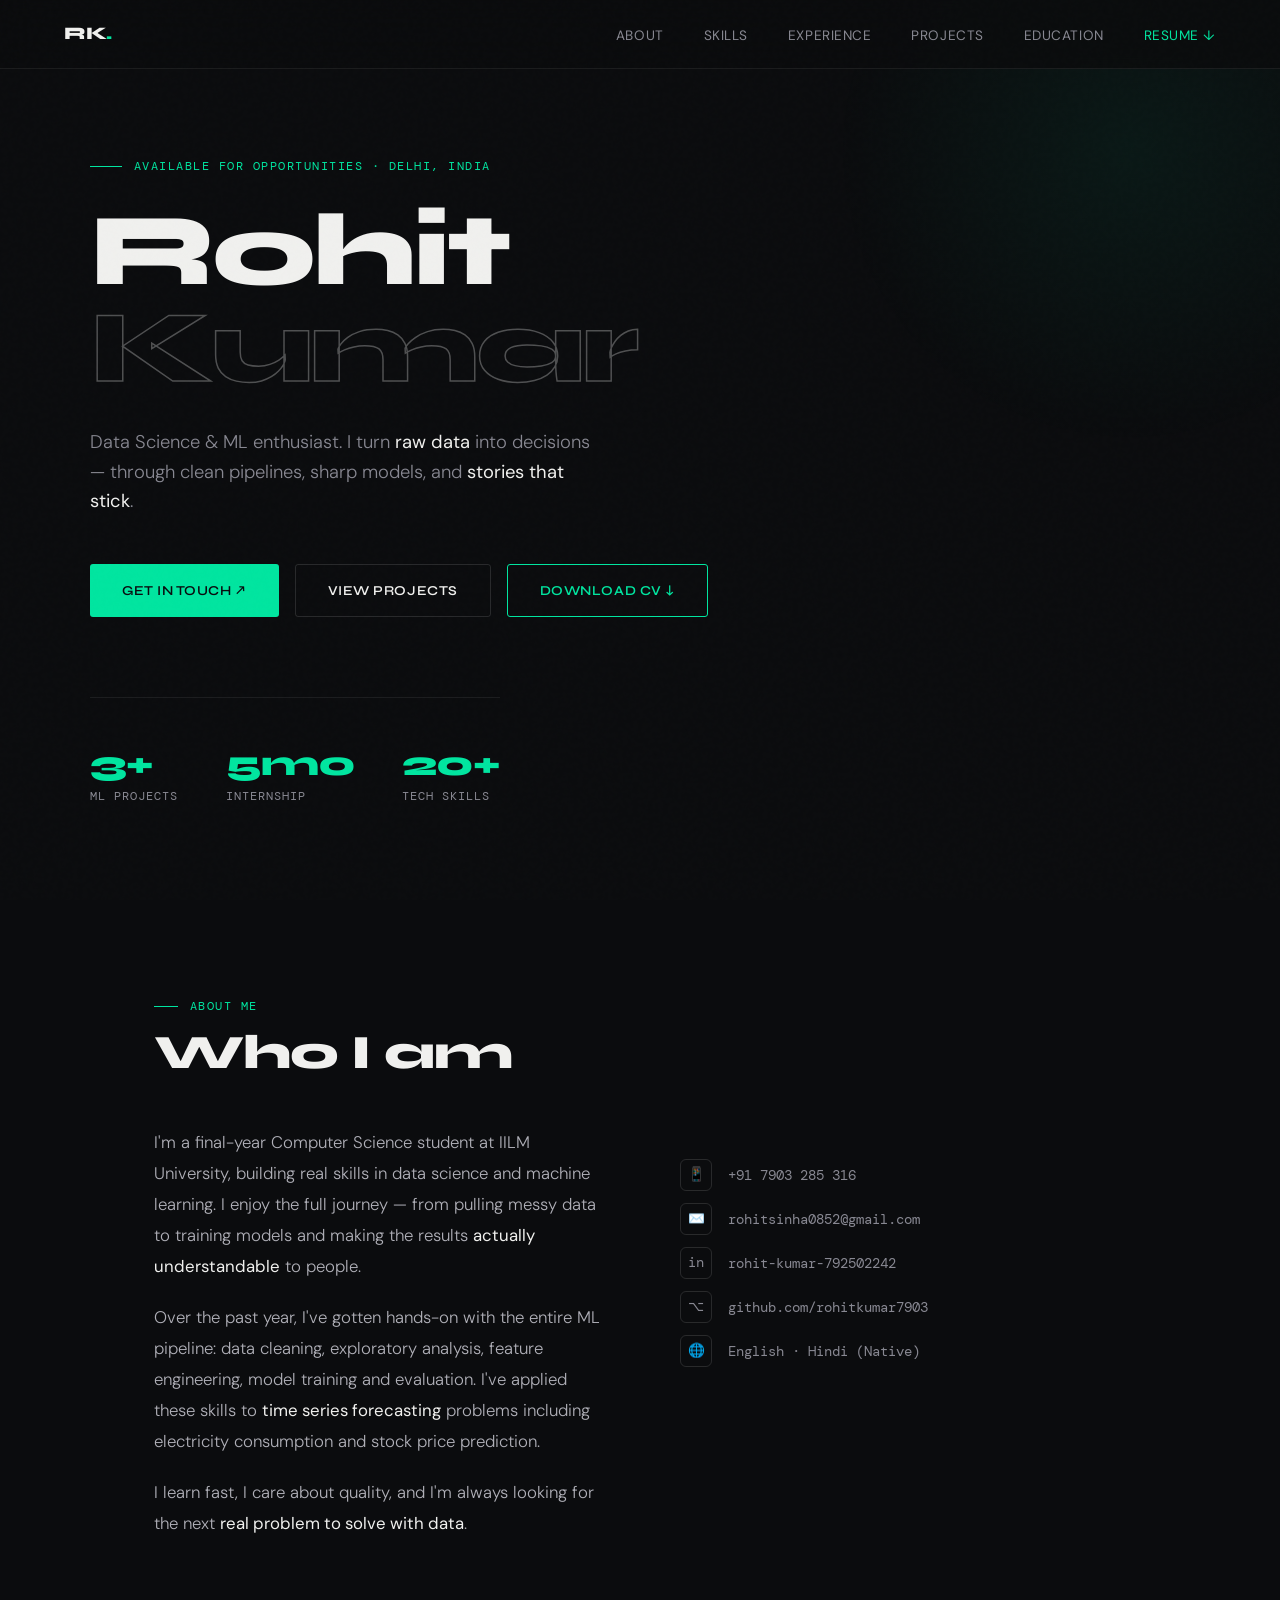
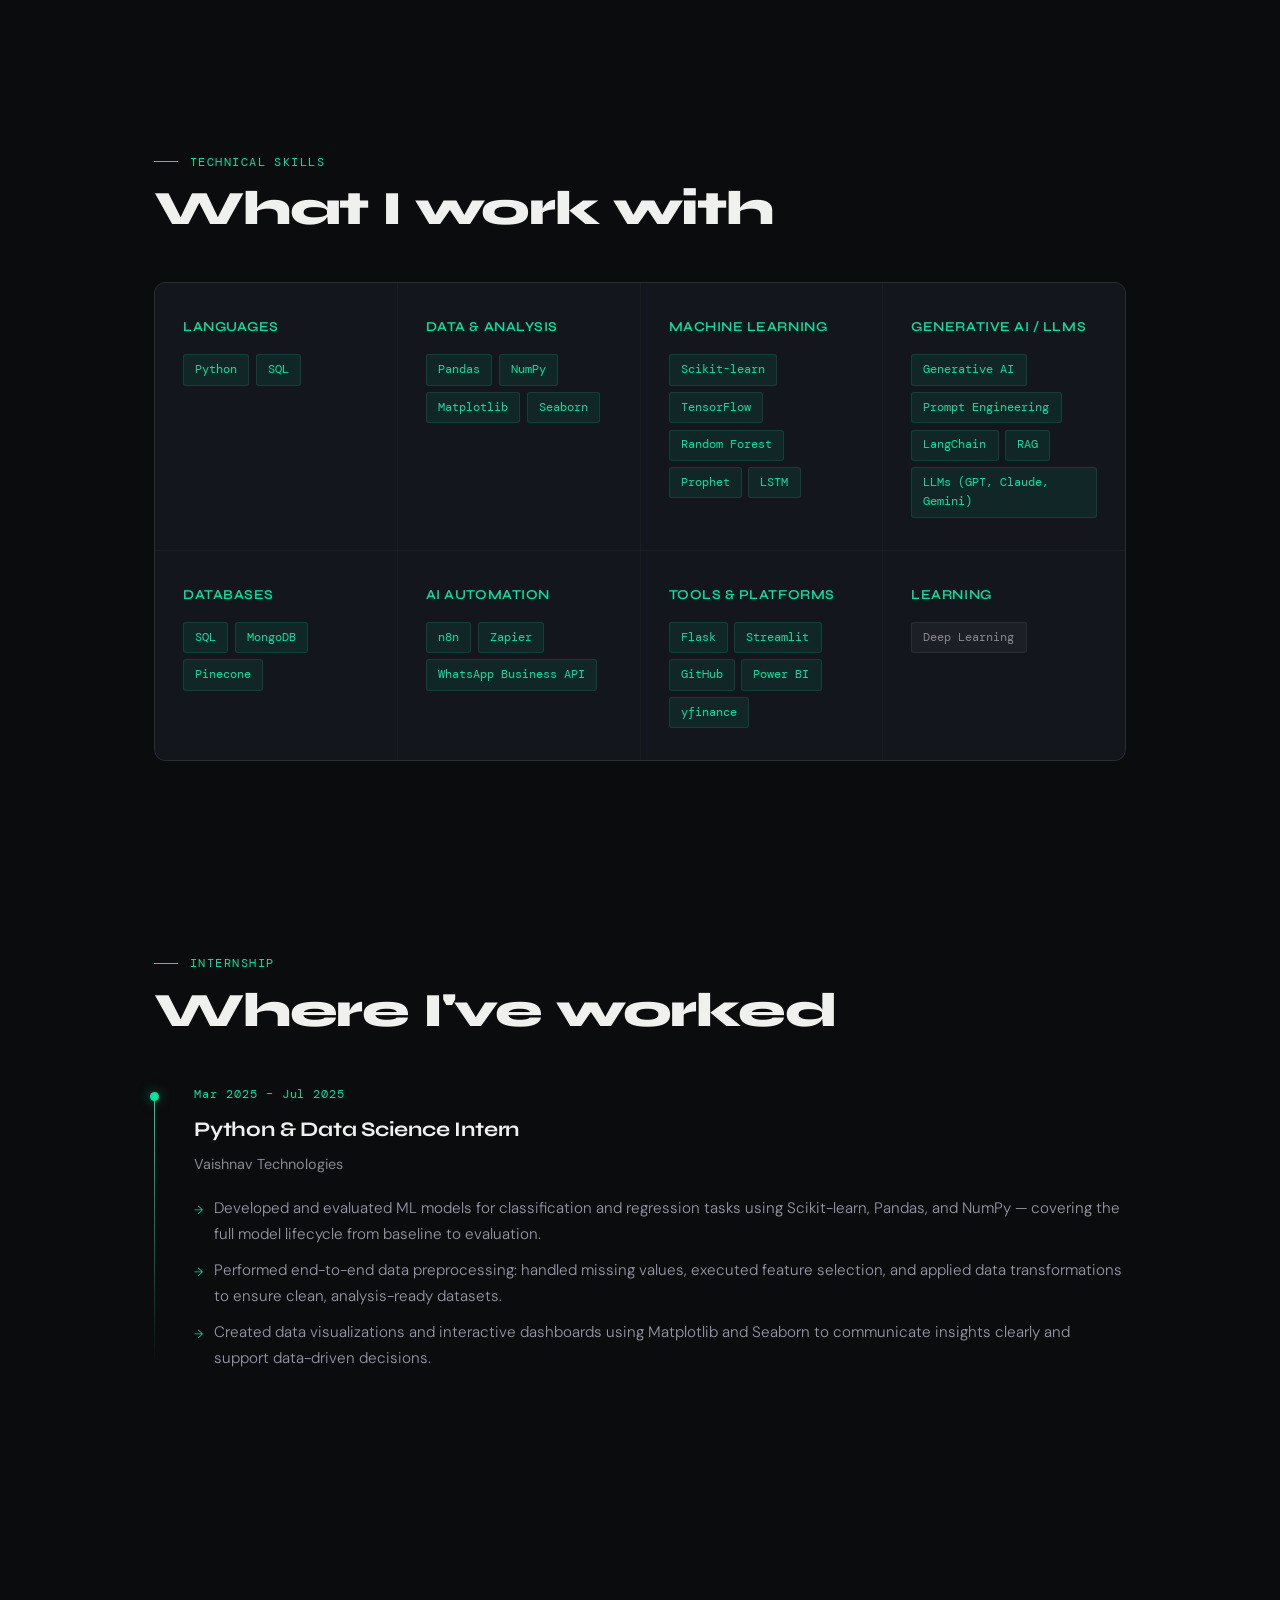
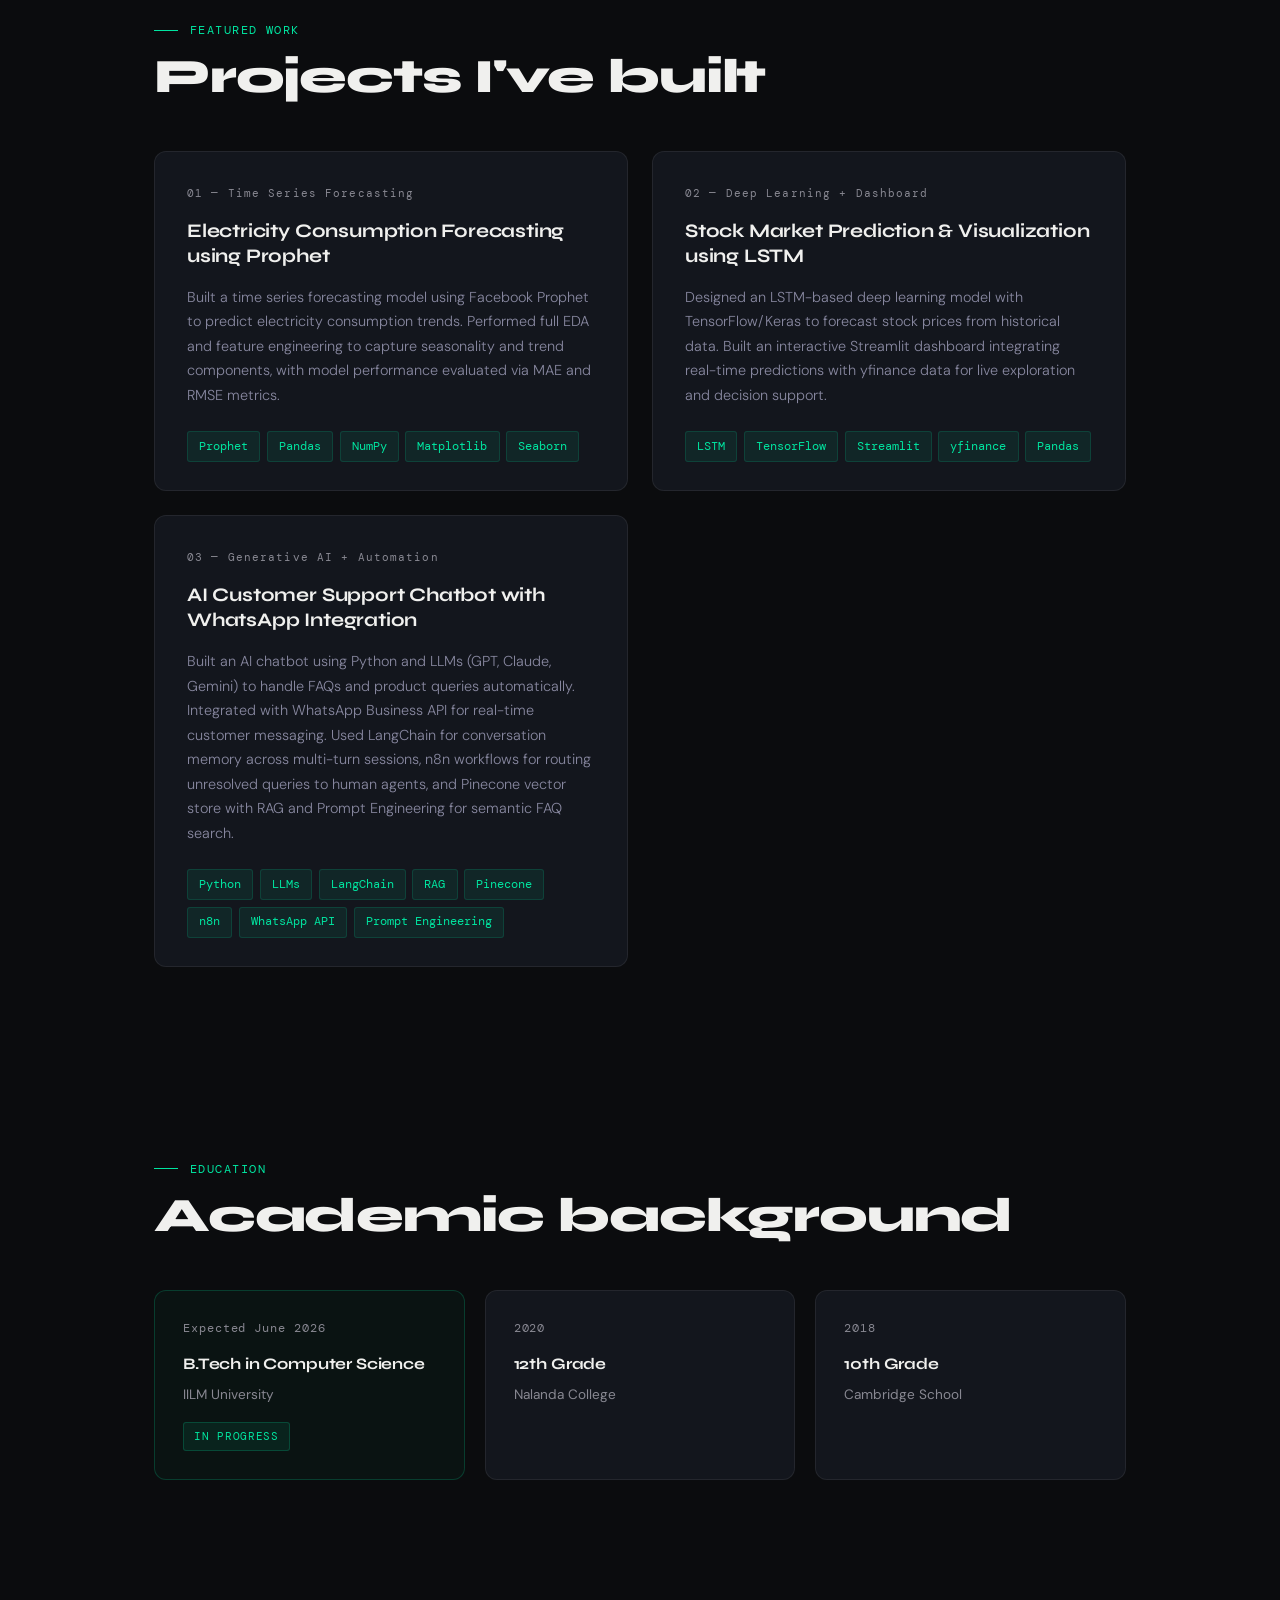
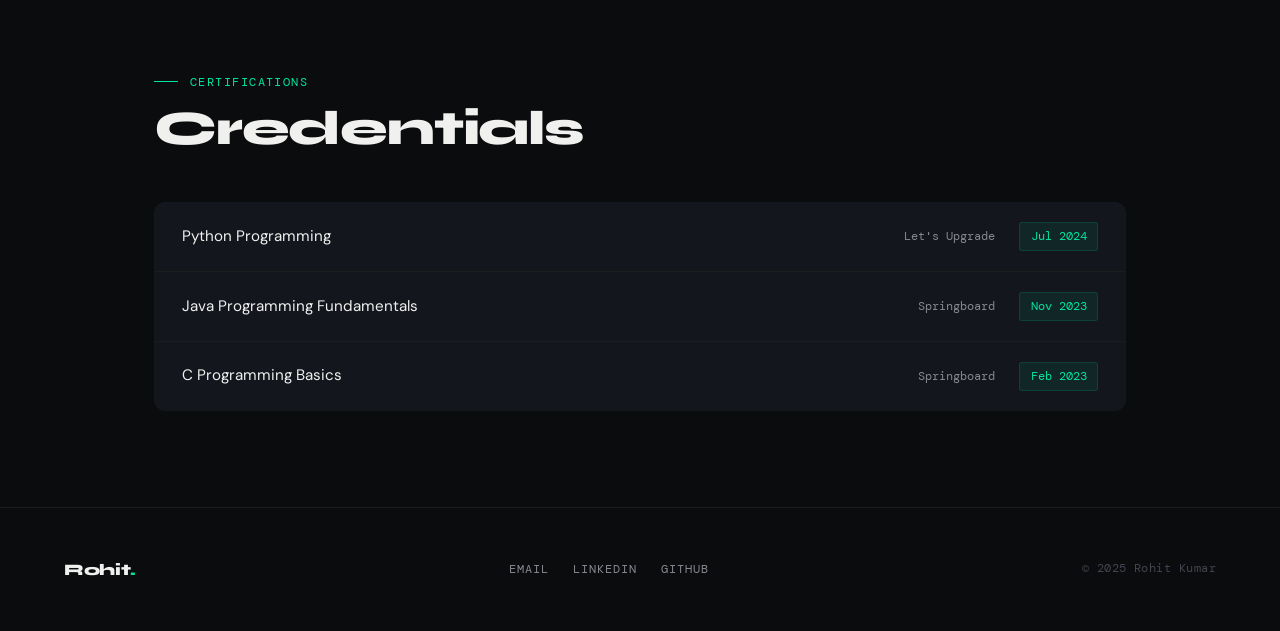
==== commit bc956fbc: "Update index.html" ====
--- a/index.html
+++ b/index.html
@@ -618,7 +618,7 @@
     </div>
     <div class="hero-stats fade-up delay-5">
       <div>
-        <div class="stat-num">2+</div>
+        <div class="stat-num">3+</div>
         <div class="stat-label">ML Projects</div>
       </div>
       <div>
@@ -626,7 +626,7 @@
         <div class="stat-label">Internship</div>
       </div>
       <div>
-        <div class="stat-num">10+</div>
+        <div class="stat-num">20+</div>
         <div class="stat-label">Tech Skills</div>
       </div>
     </div>
@@ -702,18 +702,38 @@
       </div>
     </div>
     <div class="skill-card">
+      <h3>Generative AI / LLMs</h3>
+      <div class="skill-tags">
+        <span class="tag">Generative AI</span>
+        <span class="tag">Prompt Engineering</span>
+        <span class="tag">LangChain</span>
+        <span class="tag">RAG</span>
+        <span class="tag">LLMs (GPT, Claude, Gemini)</span>
+      </div>
+    </div>
+    <div class="skill-card">
       <h3>Databases</h3>
       <div class="skill-tags">
         <span class="tag">SQL</span>
         <span class="tag">MongoDB</span>
+        <span class="tag">Pinecone</span>
       </div>
     </div>
     <div class="skill-card">
-      <h3>Tools &amp; Frameworks</h3>
+      <h3>AI Automation</h3>
+      <div class="skill-tags">
+        <span class="tag">n8n</span>
+        <span class="tag">Zapier</span>
+        <span class="tag">WhatsApp Business API</span>
+      </div>
+    </div>
+    <div class="skill-card">
+      <h3>Tools &amp; Platforms</h3>
       <div class="skill-tags">
         <span class="tag">Flask</span>
         <span class="tag">Streamlit</span>
         <span class="tag">GitHub</span>
+        <span class="tag">Power BI</span>
         <span class="tag">yfinance</span>
       </div>
     </div>
@@ -721,7 +741,6 @@
       <h3>Learning</h3>
       <div class="skill-tags">
         <span class="tag neutral">Deep Learning</span>
-        <span class="tag neutral">Generative AI</span>
       </div>
     </div>
   </div>
@@ -777,6 +796,22 @@
       </div>
     </div>
 
+    <div class="project-card">
+      <div class="project-number">03 — Generative AI + Automation</div>
+      <h3>AI Customer Support Chatbot with WhatsApp Integration</h3>
+      <p>Built an AI chatbot using Python and LLMs (GPT, Claude, Gemini) to handle FAQs and product queries automatically. Integrated with WhatsApp Business API for real-time customer messaging. Used LangChain for conversation memory across multi-turn sessions, n8n workflows for routing unresolved queries to human agents, and Pinecone vector store with RAG and Prompt Engineering for semantic FAQ search.</p>
+      <div class="project-tech">
+        <span class="tag">Python</span>
+        <span class="tag">LLMs</span>
+        <span class="tag">LangChain</span>
+        <span class="tag">RAG</span>
+        <span class="tag">Pinecone</span>
+        <span class="tag">n8n</span>
+        <span class="tag">WhatsApp API</span>
+        <span class="tag">Prompt Engineering</span>
+      </div>
+    </div>
+
   </div>
 </section>
 
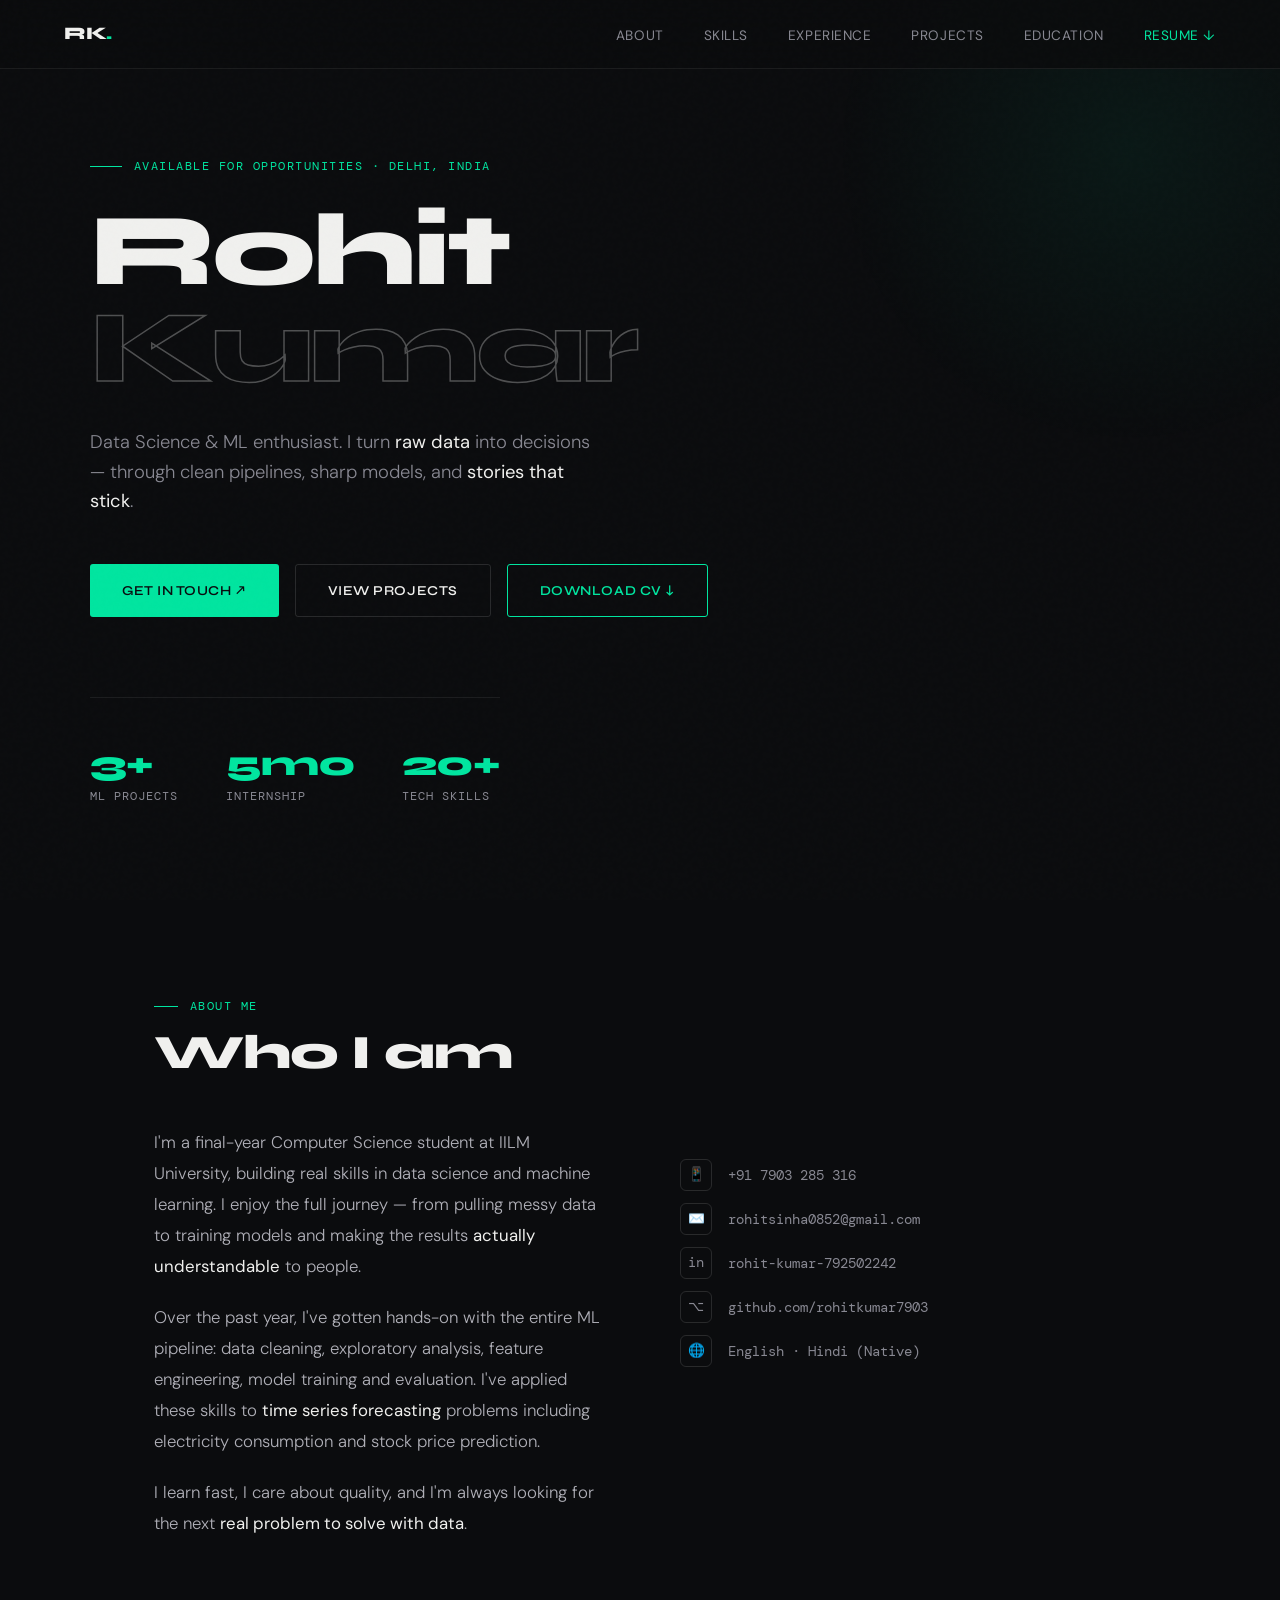
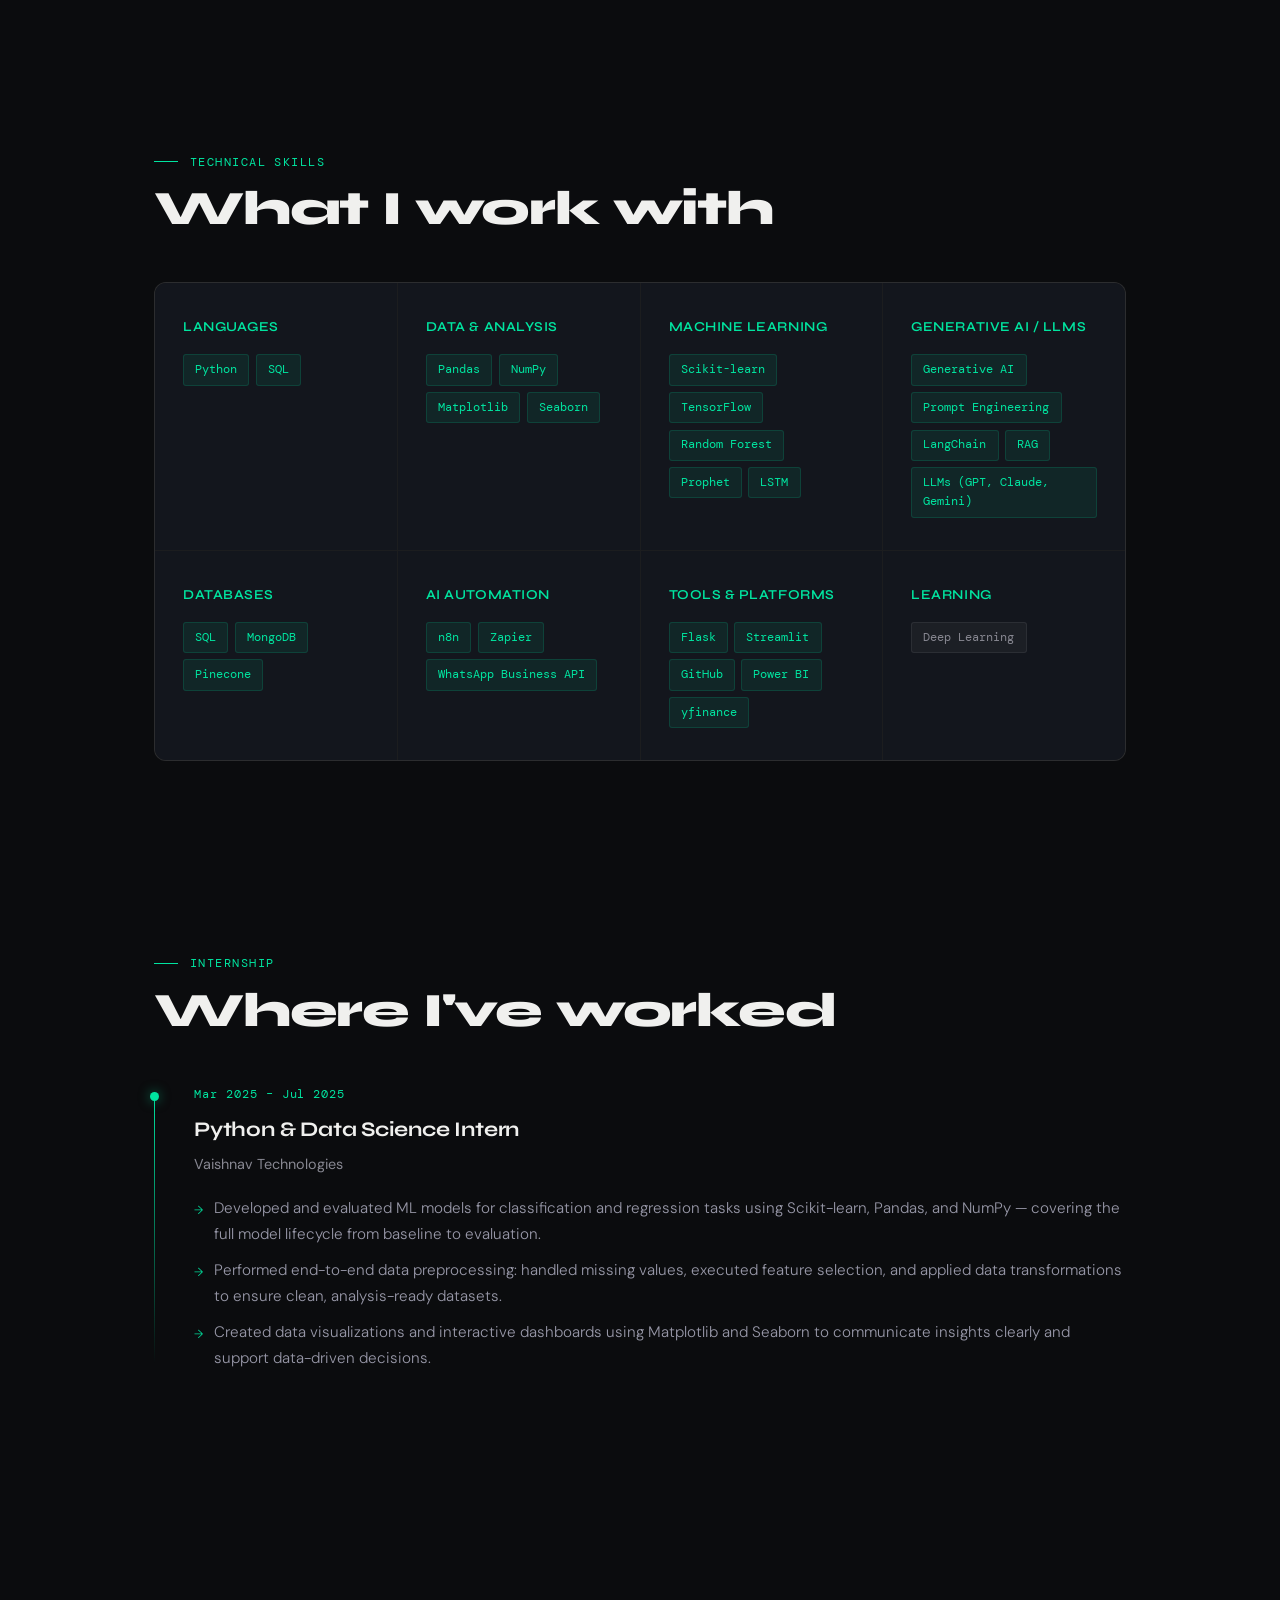
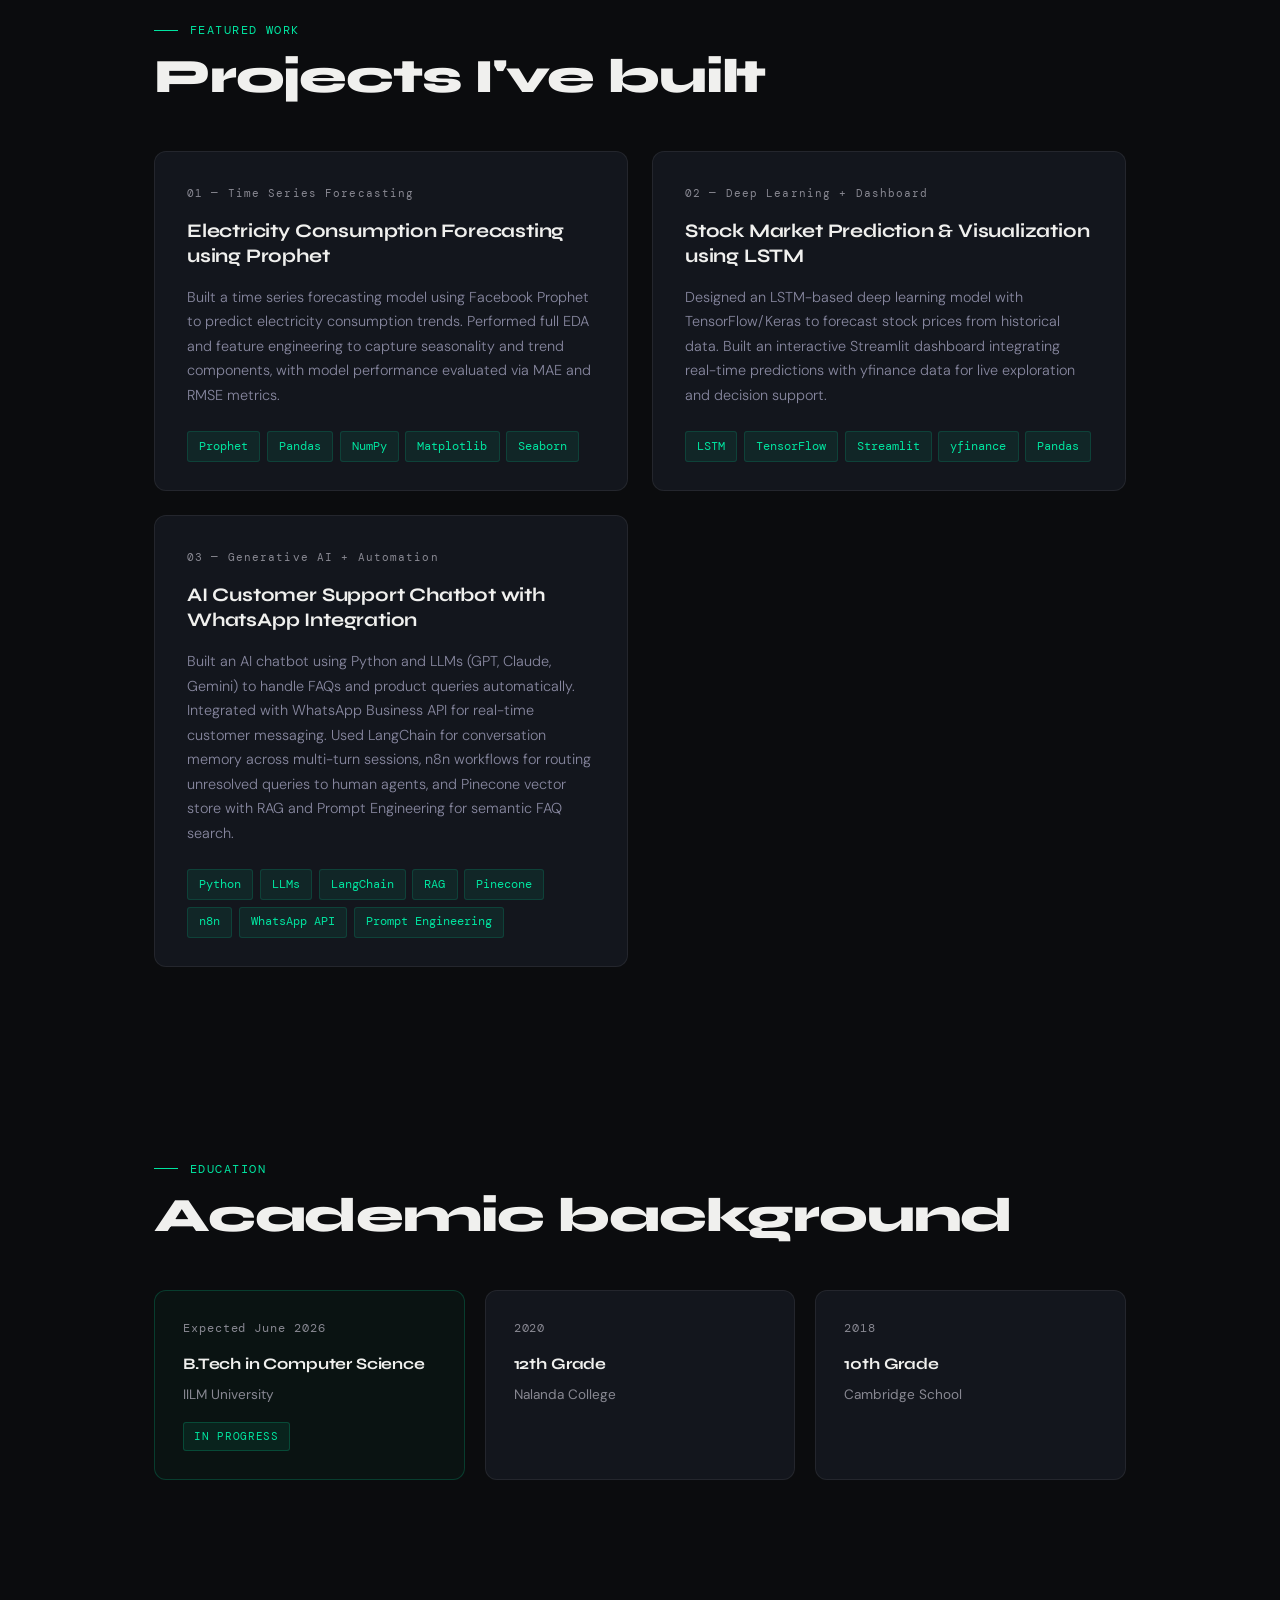
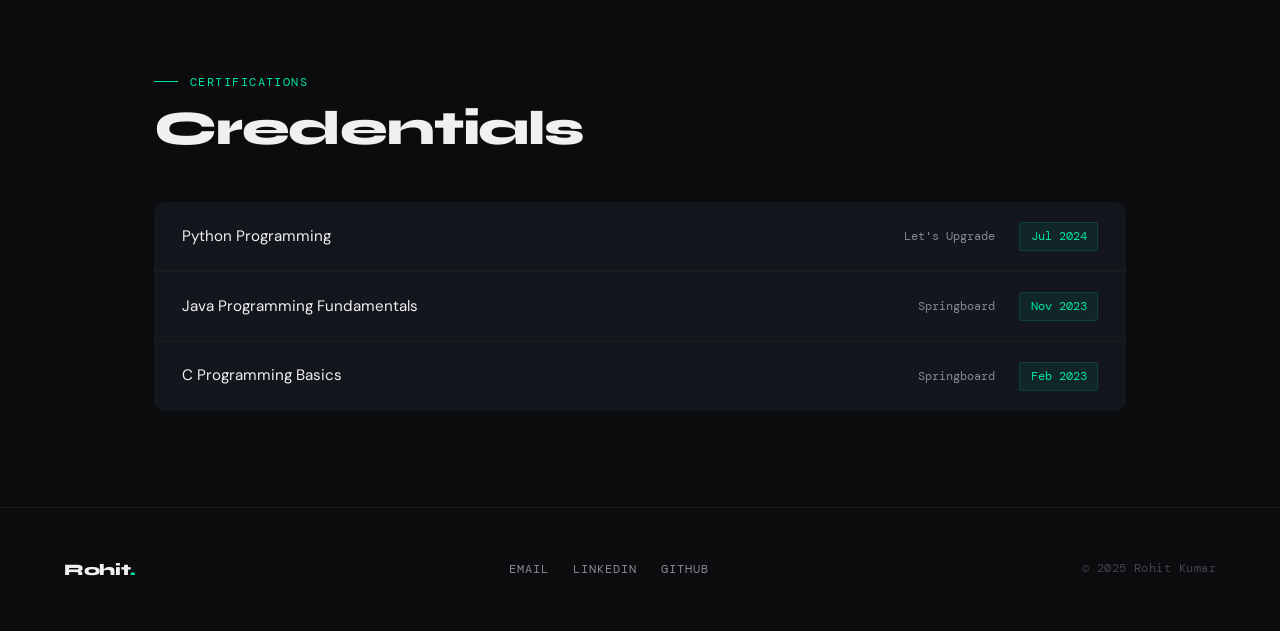
==== commit 09aea1c6: "portfolio resume updated updated portfolio with resume" ====
--- a/index.html
+++ b/index.html
@@ -596,7 +596,7 @@
     <li><a href="#experience">Experience</a></li>
     <li><a href="#projects">Projects</a></li>
     <li><a href="#education">Education</a></li>
-    <li><a href="#" id="nav-resume-btn" style="color: var(--accent) !important;">Resume ↓</a></li>
+    <li><a href="resume.pdf" download style="color: var(--accent) !important;">Resume ↓</a>
   </ul>
 </nav>
 
@@ -614,7 +614,7 @@
     <div class="hero-cta fade-up delay-4">
       <a href="mailto:rohitsinha0852@gmail.com" class="btn btn-primary">Get in touch ↗</a>
       <a href="#projects" class="btn btn-outline">View projects</a>
-      <a href="#" class="btn btn-outline" id="hero-resume-btn" style="border-color: var(--accent); color: var(--accent);">Download CV ↓</a>
+      <a href="resume.pdf" download class="btn btn-outline" style="border-color: var(--accent); color: var(--accent);">Download CV ↓</a>
     </div>
     <div class="hero-stats fade-up delay-5">
       <div>
@@ -880,39 +880,18 @@
 </footer>
 
 <script>
-  const observer = new IntersectionObserver((entries) => {
-    entries.forEach(entry => {
-      if (entry.isIntersecting) {
-        entry.target.style.opacity = '1';
-        entry.target.style.transform = 'translateY(0)';
-      }
-    });
-  }, { threshold: 0.1 });
-
-  document.querySelectorAll('.project-card, .skill-card, .edu-card, .cert-row, .timeline-item').forEach(el => {
-    el.style.opacity = '0';
-    el.style.transform = 'translateY(20px)';
-    el.style.transition = 'opacity 0.5s ease, transform 0.5s ease';
-    observer.observe(el);
+  document.addEventListener('DOMContentLoaded', () => {
+    const navResumeBtn = document.getElementById('nav-resume-btn');
+    const heroResumeBtn = document.getElementById('hero-resume-btn');
+
+    if (navResumeBtn) {
+      navResumeBtn.href = 'resume.pdf';
+      navResumeBtn.setAttribute('download', 'Rohit_Kumar_Resume.pdf');
+    }
+
+    if (heroResumeBtn) {
+      heroResumeBtn.href = 'resume.pdf';
+      heroResumeBtn.setAttribute('download', 'Rohit_Kumar_Resume.pdf');
+    }
   });
 </script>
-
-<script>
-  const resumeB64 = '[base64]/ce6teVff0DKzr//v78arPffm+G8494XfPey1jIjKFxJe377TDi3ecum+l10mw2sUi3v477bH73s//1NVfkNYj/yhj135+p7333e6rW3UfFv8Tm4ocd99L995nx6PXe22I61dCLgt32Wfvl6z52j8cLLLz20XaN+++9+KNJ974Tmy3Ypx/1R7b77LPKl/edifktwP2N1uyw677LwmO/SeRg3bB9ee++uhDjt11+49cJa0pXO+1Xn3CG1ftffUaXL8Jro9edcSxRx597XPaV0hrQS4Sbn3kIccfK21JkB/KI/WRr3/LEVvvstsD0tri30QO/fVrDjv6xFZ97rYir79Txq5a5zWHH3LY44d/8jqRsTP4/NfgQOfk+e/D/tewv+Zrjn7jib9c6Z0fR3lfI7LT1FGHH/eGpXfgCa2voH5jb3j9Ma8+5DOb3vQTaV2C+9c46+hDTjx2+szON3Du17h/1aMPf+Mh3mXBIWiPrVjfNxxy9OGy9MivSeu/cP2Gpx17zPFv7K0nP0J5x3n9sccdfqy3+2afkNZqrP8fhX0R5bdufsTRJx1cbfXHeJrNJnL5PVutzPW9+6502OOPP/lULfFxuDbR67lgHW29dDfZvpbHH3/8pFr6Z+zS/jqPtG+Ut0stq0kLv1oWyxLc9zI8t4WznveD1vUSSBxcGGyCDBaYtfddOaLViYNWFvktLv6dskHvBjnxIGSbMO99dt1+VcFvrVuC7y/dc2yTaOuxz2wjY71eD0y1dnAtayoToS1Sa3NLV8oXvJvlWP946YB2jFaWA4Ib5cCxX8nLce4o0PbeyrKSf7Xsi+vfhP3jsX5/a/PeU7h+Cehy0CagXUFrgw4C7Wdpb9C2uOcm0JXI42Dmo+t75HXRrfJCPEtA54EOAZ0bLJEP4NwHw83lUB7Hs85AHmtg+wIcvyS8Us7G9vk4fwCv1TXvXyIvxflF2H5/sKTXi86UCMcE20/h+CSefw7LjPXaeP7x/vG932F7PeS9M86fivW+WO9jyzul2/fwHq0r6/gebqN9Tsbxs0F7gU4HHYT24f0b4r5VsH8mtjOUK8E6B5W+yOq4ZqvWC+VTWK+P529v6y1ab9SjXyeUX8s0O+3L8jUJZWK97gfdCvpOo2yjdOYQHS87eJto/7HOBWjL1q2yHdplKesV3Nv7Ewmc/2PU6zpQ4B8mG8XSuxLlfFHwOTkf+xuDtlI6Xsb8i+UY71H0wefkpPA8+RCOS2sj0GOyVuu3Mj9cS56P9tsf+e8HOhx5flX54TCWofdbrFfx75X5yOtVoNfh2Te5dmLbYP8l6Nf9ce2THJFo13eCXos2OB90HMuH5y9mm6Pf/zS2ZOnHce2deM7LSHjmKkqou+lXeRPu/wfkNabPMf1g1iCcfx3a9BOgL4O+wjI4Uj6zpHldCUF5Ze8RrLug+aBbQWeT30CvAm3Oa/D8FNenyq/gGfIm+YO8EdyovLo3y27qoGPhdDtmjsb9B4GmQeuEV8vLLa2Da9k+h5JnOV5c3uQt8oxbK08fpXz/DdaTPNVYnxvcIHuyDPpc8JZbc9wh37dw7U1omS70btO6n09+c2u2C3mN45Fjwq73aNR1kR0ji3D/QuV18KJbu7bor78tFyLPJeHZ4NMHZDf/dtnNu0V2C96C9Tmo3xdxDPXxb4MMe67sHt8g66Ivd8e9F4yszydFt429Ds/6F/8qtMVtcom2622t1f3bxoLgqt79gYzdFFzVOlm3Z6xHaewGc45rUvPc0z3+TKj1w+AqOQLbvwlu6/VQn3M4JqIHxjYErerWOP4Z0NtB68XPHTs/PmrsC9G+Uocij4KO8beRLYJt5Pn+DfIif0K2QTutheP7hjup3D0L+d849oCcif56dzQha3j3QzbiWa0fQj+AmD/Wuzb4aIjnRnnJrR2/jq7JM5S7WAdYT2PcXQu6DnS7pbtAd4MfXwLaibqB8ln1A2Q06EzLr2/v8+dNcjHW73P8OcKnbx3hz2iUL0fX1C2U76pbME7xrDNd/SkfKeMoIynnqPvc9aPrxv0fgOz4kcrhW+VAO67XBW0IWow8rrdy5DrvC71HMUZ/HX6/d130ot513jd714UX9K6Ijup9I/xc72K0xbp9nXqDkWUcT06Xsp2oF50eDdaWI6w8u1CvxfNVjy5ROSDhWzD+XieHIt9bqFc5Dr2LMe7QnsjvFP9j8nr/bjkLZa+8T5rj/t6yG2WifwK2cRwynecz7yw9v5f/iJzgr4vtj2F9kbTDSE4I/4v39G7VY/eYczwWHCgfBN8t9t8j/xZ8WvZnX7Eeref1vsm+x5ifH79dLokEPHy3XOg/jjrfgDreqOuLlJ9472d7j7N+0ZYyL/BQP14D4j3BJbKqbY/ztC1u0Db6gPIw2oJ5hj9Qe0OCH+P6f5W3xalcGD8H8umPMj+CLNFnfVr2i7fRdvdVXz+E8fEAeGxfOS0Y7/1F+f/qXs97HGPoAYwv0hjOTch08IBchLF0mraPWZ/O8eM9IBPkEdRvH7UnHgCPf0SOC6+SM8IbwHe3QRfchn57AHU5Sl6A7bP9q3pP4NoXIw/hs3F8T7VPqKe26X2H4yW6QaaibfB8XMMyqP2H53r3orzvl9MgS7aNH5APh6vKhrJCS+9qawTDwOx9C3m8Devntw6Xb9CHwPYYx4L/cYy9i2Rb76OS+kfAfviNnNJaLKd6u4Hvfged4cnbuO8vknW838nLvD+r/jk1SOX5et0k9PivZQ//ANx/gxzmf0YO83rYngJ9APyI+4IvyIHBq2FnvRL5WGpthnsS2SM8HduLMdZxnT7jz72dSf5bZGO9r0FaVkcs8+WNMn8AtXoH+IHlxXazvCxrv5y2jLOVT+vJfHGfXvNTgY/U+xloLbNeumfrTLkKdFnrdtjhN8jJY+f1aMnvOEIvae77J4+dBtoD5Psny6VYr4/1b0C3gS4GXQ/6vf88eRfyvgHrz9IvILW+BNmFNc5/BPSfoDvcuSbxObMdb5J/X+/a5n6wsWxOai2CTF80fE6vv1Q29U9E32zYu5bknSApKSxl3SiWdVt34/gS3DeyH6wjH/SPwbV7ibe8Ms1FWDZqtOM2zTq6/sB6cgXoZ431qlxjfK1P/fw/Kd8zIfRvG7Shtv9lsoHy0K8lbEW9b49dL68cu7P3OOR5SDL7Ml/b81LcZ/sJx0/T4yP9B17ZjG0+enx0f7Rfl7ePfF/bJMcHjqKNZRuSfweuB43uQx9sQwrJY4tm7vefuyzaRzZFO+3o74Oy3D1zP4TPTmodi/3zcf4+eQ6pv7+PrEvitSS07RoktPW1pNbdshrJ2wvn9tLrtyY12nV/tqt3A+/V+7V/HJ+P9g/urf2vSe39EjbzPjJ/dN0cs6PjdvSYkyWzXTMyNjZaVp5/T4Sx803QjaD//l99Dvh8TMCroFpg030f9sanYKt+GH7WzXKmyFOniTzxFZEnD4Ycgpx68hoc2xfba2P9EGgKx16LNbTRE3di+1ic+wHoVtBl/gI50dqV09h/sbn3qStsfmuZ+3nf47B2ntjM3P/EqaCLsP0t0D7Y/irW52L9R1z/Kdx3ANYn49gpWG+K/T1A4Icnv4v9rUHQ+09uAbofhHI+CTPmycW4/1LQCbRHZvFD/7rrZfgfK7o2GIC8Qm1OlHfUh1jhtevP5axHfQ3X/8tbO19ixtq2A2y+b5Iavs+cPo5boz//[base64]/9P952ed5RsLRuTom1Q7m1m2qWjdsDy9pdn5z7d/VG7o7H/adIc53V/1C5x+6M04/xM3jP2zHyMN0cj4+7pEsbpdv4xvZ+48erKMDqO++PN7of/JDuAXuzWYx+TdSBH1gWdAYKv2lsDa+jA3knUb/GTsnF8jWyMfejf3idBLwIdYHRfb2LscyKtP9EMWvou7Ef+rXrt/pYOWB4/j/It7XO1D9FmWvaz0BePymLQlqAO6NOgo/t9DR8Sz77Tg+aln+v9svdH5PXHZdmCy1rDzzuO/h72K+xXkMULwk/LQuIa6n/fAP/1HsjFG+W1A4yv91T4Wb3m5Yot3y67Qc4fAZ/4GP+e3tU6hzMlreg4N4+i2NoFdi5lAbGh6EHO/fSusfjckmgKevAR2TfcVhbqPITB4g/Dta8mNtW6SxZaDHnKrtcnPkV9Fa6rOqZs4MhbgA7wN5P1QJvbeaqDvMeR9+V67+k6J/OEfMq/RpZwLiy9Us5NbpRzY9QnWSKXRCvJJf5x8v50Czk/Joa8kpxNfeX0Ktp+6SzYH7HMNRuYptZ51CbQ8m0Gubp57/Lmc9198fZom73M3JDF2ee0bZDP80Hrgx4F3Tc73tm71eKeb7c6/si+zh/F6S+VDfx19XkGk4XODnLkk2vZtY1Hy+KehXZ5alm2kLNNLEbFebZT7BzcpqBxe2wftQu2lV3QX7sTMwtOlSn/vbJX68re1/rXwGZSjPFbyrPvZTl9M2+3AHSUt7Xs0PoYxuhPZFwxyR/oHN67LJ0MPr1C58weUCxsr/AqEHHHnuyFtrpvQBhbferd51+FZ5F03q/3NUsX+Xsqf05b3lzg/1le5n9MeaZj5wQr/2wQ2+5Y8Ohmlo7n3JvO7+la2+oBtPt7ZXetI7G5q8C3aB/vUsUHD3LXxi+SfaL3gF8/Cd45Bc/dUVYJzwc9KlPh82Afvhf1fjHuPUVOaz0kG5PG3te7u+VjGwUheSIb+7DMIXuEc7+cE7bzam8CnYv6cG7rEV6n15q5XNJ6pNaVY6vZeUK33TXbeuyblh6xdEWDcF3vLtATrd/h2ash/xbK9XtTJq8Gr44Q7jnUkgdamXOA/n5oq2HafpRwL9eLRwnHuV5rlOzx+aOE41xvN0o4vt0s5VjWdcsqx7KOrz1KOL72X6Ecy8p3jVHC8TXmKN/LRgnHX/Y0yrGsdl5zlHB8zTnKsdso4fhuo+WAfIIuX/pl+Kj/bvX+iVh/[base64]/8UjIw5S6Om7BWcOaslZl7mtlvKGr3mznrD9IeReiNP5WsnIIGw55pLQbKMPVn4TcV3/yRzqvfpjSmtAjP8D+XcjjMvBhCbn5TlmHz9B5meMZz9K7nDaH9wPZk6S2xg2qq7elPkhfKAeEW6BMj8p85L8g+pacEb6S8SWq87LoNdg/EnYH58giOSG+VM6IfozznuwIfbW9O+582/BdvV6wSDK3jh+TA6KbcfydskYwX9bg86LnCTGd57tn9+fur6afq/1O3jnT0JPPBe2iZUZ5sW5jvcDFDWib3ASf3JNFOud0N86PSRHOw7h6UtaJEtgXn5fTkpZcEB2svvuW/r/Kpo14gfU5/xR+TxYF/ywTzncPb0e7Ho0+tGtiIw4PCC6RC/1vIK9LZFWd17J4QH/t8uB82wNyEWMlRu0aZ0f17RuLEfSfYevDNXVno/66btgbBlP4tOzHuTHO46ndMbJ2ZeI8HufSkM8r1f7aWl4ZnQTdeo3sGH5Ntg+2h53+Utk+ni+rRh+Radpn0RHgTdprxHBWlfWDiwRjvLc9CJzde52ZF6O/0APX9I5H//0I9HKLTywxJLDeexmO72vvxfnem0CH2Wtwrvdeu729pcPMNbz3qZ/b668hRmPpKYPb6Jj9M7cb7Xye2vQz127u/lxrt869XkEMjWOYMVWzzPGPrjk/vKXbx/j8niHacr1vOTt6dG3n+99v1r0H7Prndn0zeY223uh6NH5lWfEsy7Zj7Thz6+G4l9H1Af24nOWs/UaczGzrFcXudL4ecsqtZ8YfWEyuv7Z2+WgczmB9Duy0O6wdWxpcUc7U2Jw5qB/D9Ujv4fCR5hoyEsSYntkoXIjrFopEn+g9HH1isNYYgzko/Bfc9y/QL6v0Ho5Xaa5lnGR9Ucb1fR70NdAdoN+CPgu6wRvrPewxFPfs3sOw1Rtr6I6z1T+ZLb5ur/ASPPcSPGdfPA8jOboJ5b0J9zGmYQ6CzS4R1HB8qNbxEerCOelbeA6shfjdeM67cc/jeM7jun6E5NrdtaNrF9TtV9pfrszu+Tbf/2k/Is8z5qJl90vvEdJfq95zlT24sfdd0M+5jbH0M+uX/MzE7iGP4TK/T8t9H+oIivYzpLE0V/YetvQI2vVe0E8poyz9l41Z+jV5ywMPkPAcS3jOKB88Ysnum/ib3lPhfb0fRy/t/ZzjgLE/JNpSs7VPdHjvu+DBn0fnYf0t3PM69ZFoe3H+mdgNY2wPsbJvteRW6K8zFZNZlbo+/hR4WyB/viJHDNt8vb2tDGYcLGOKOuFnZR9vqewHf/lsP4dM+mHvPhKe9U5LN1k629h+va+DvmpjJHn8403yNpCFJGxvYfRk75IBHtc7ztDSX5njg3L1YyRhCcPXFdTtEPR3pfbLBSjbBfDBx+QM2guqIyrZmXFJsClLjbmxfr9iDw9hbWg1tMs+/jkaM7q30v24jnE1II3JMXFKe4Zryp7+nRpfY2J+Gev7C9DDuPe3sDn3HcTWMA/ag7SLvHvQjpAp3uXwcWE5ex/Gel9Dvof1P8JHPw426h3Y/hRoIY6vjvWbQSdie22sTwIdBLraHn+rbByMI68A2yT40v7nzdqzfrX61t825K2KZ+B465u47p2yaethHHsJKAXtbInXXA8bj+e20+s2bt2PZ+wiqbfAbm+Pc7eDYuO/K67wsD3nrtlucE30NtkxPV92bH0U6xNlx2Db3rVj98tCzmOjTwsQenIp/SH6Oxg5PYzW3u6gSznnMyMuwM2T23XwDdk8OEc2DifllGBaXgZfYNuwgh7eX9aB/GH89b7NyCXGEzOW2LvN4N4WH9ft8DuyQQL7HOfFxhzrunUViNFO+6ru1Fj6MXhbcpXJU+OnMdacnRu9Ss6MPgRb8kNykJVFh1isq029ju3NFRNaV7azMVRYL4U91+N42BuyoY+9cs2YNvKWtQVpY17tTTLmCmU5H+3wQllo730JaGfQybYNX4p8L23MP32e9P/1/Nbo/NSy5ouWF5uxvFiNGftPc05lNHZjebEcy9ufMQeznPky/57eV2hDU45GK3O7dxvo6x62SeDlHs7dDl5aDdf9c+sPGLM/g354QlaxmOgCHB+H/Br3/6z8d6rJD/b5Woq5Eps/tvGew+mwXY+gXepd2/sa5ZzGIYpiljs3sNpt+zjt1rKnylrIVIvVnkk/TWVQqhRSzlAGjf1BUpBQzigu+Ubsr2bkErdbJ2A0vA/be+D8zkZOUQZ5B+Oeg3HscSOzVGZStnEcQl5524Beif3fWIIMav0Sa5D3JVOO1q85V7P0HEPqm/0rdZPKzpbJV3FIbNv3Uaj7GLd+CK7bdnn2krUvnY35tdH95dmFuOamJo2e78/h/IKx/rAXbpRJ886L9btsbHS4iforKnfQlwsa+PumFnPeVPvrPdKGTFkwwy/w5Bj2rfPp0U7/bWNL3PpgQ6qn2Y6/Ulk5Jq/QZ0DGWb4L1a6hf0ff4UozF2F9P+fLTVreWgd1Ow968DTG+Vt9fz3nWyz9G0ljSG6SizWWGWvOheG6DW25bgPdAPoO6MfD9NR/Wz/uoL4/9EWBRl56UbgAx38iYXwQjt8hofLESrIvcXES3ysgcb6oQZ6NhdrMxhHSr9/BriFzdaxQzj/X/7C83HuLvMg/TV7i7w15cKps5B+M9enIexOMdb439S/YPkaWeO+QLf13yFagJf5F4PN3yB7op0P9LWFf8Lr3wl//sOwRMH7kJ3Jesp6ch/UZ0AVbBufLBbaO+7RWllP8Y+WU1pt1rmWf1h52vuR4xcIO5fU8p3yA1vJ/Dx/4Rpx7COt3g9ZF+75QXh505Hzce773HVnXfxTHF8n54To4l4NeiuvPwHpvrB/DubfCn53GdQ/IWbCl0nBPyJvLYQtdITHyWyW8BTbbF3HtInlB8BLU/0zc85CsGVSwu1mG2Yhlerctk6XWHr2/oExnYf0j0B2uLKOk5WgSyzGaN4j11HqjLKPPImk7vNBei/YAbYbnfgd0L+ghlGU/tlHw4+F2apKW0ZEMl1fbzhHbsElszyaN1skS27pJWldHaPs+od7sB21/1+/zQNw2/b6K1nFneTnrpHU5qfeE63N/C9lFy813bND3/kL4gSwXnhP8s+zC/g6OwTUvR71snpaHztK68rqXM+/eHVo2nr8N97MM38R51JnP5Xm2ZbRIvOhluOa9uOatuGZfmfaftOX9Hdau/HeBv5FXeAFstyWwMW1b6z3/LmNa/o5td1d29j/LjjyDS23ZIxz/shwG/+r88Ie4/gbYkJ/BsetAN8vO4V3aT4l3GMp4pTyv+Y4WqANa3R7fBET8ZrHd17WO3RUljvEVpZ+oHGjSGcsjygBLm9v1Ro1jSv6uvfc091VmvBn1j+QUb21u9/6yvHwol/p2wxzUWrl3vZNZo88AT/igGD5Q1ZdlTfoh5C3Hix3Pjb7QfmAsNPjlElJ4kawH/+xdwT3yrtbG8mHQeaDdQKuCjgRt1KItuzH8U0PbgVYCrQXaADQPlBWHy47lxtQBvWurQ3V9mJmD6X2O8zPLs4FHbT1nA45eN3Z97xbYiq/B+j6sT1lWrMuy9kdjaUZjYpZXrlls8uG4pl17N/sf6d3ibw3b9PLerdEX4Zc+KBtHa2A9T56X3bH0d9Czi9AmT0IvHgU6nuvRcq5o3P+K1ptxgmpTfFZjWRb5n5Bxfdena96LwrHXpUfIDv4JkHlLZKV4bVk1vF+mwxPlA+FRcnr0F/[base64]/V4pGCQ2HjzUH+69H2pC3Qh43t5fqLI7S8GPzlxdyPxtCP7nuby7SSGydHyWISeGih9akXWjxqdzvP8u9mvlTncpvbYubtuFYsa03QfpbOGaHFZn6otyloI2ffq2/feF+K7w5Zn389936Q/xboweUR2wfXe8+BHNxQxsdOkg2QxwnEOIL7oCO+BHpEDsP2gbr9Q4yLk+Qybkc7yQf03Bl41sfksug0uSxcJEcGV+KaxbIVeP8Uve8+OT1cHff+Bfv3gnevkBM1rwvlDeHNskf4HDlPz/MYrz8WeZ5irve3RZ6/ga6dD1txX6wvkANt/Mmbxm7pndka632ldbgc0dqwd6W/kmwXbYoxdS/Gz+HI5xXwVX8DelgO9P8Dxyqdv9FzvKa1pZwdPQ/nb8c+r8Mx/32wv7n9CzkJ+2e0tuxd4f+md5W/FtoZ5715MqXPOEfeAPuC9/B5Z0SLsf4l9v8kB3pnIV/uY5z6T8iB4YfhK75IMc+bvDVl9diX15NQvz2Sb8sZTcrn6zu24/HgHbpdR8fB2BI5zWEio7GDM7CJa2Tzsfuhc63eYEyBr99OQJ1u612SXdJ7PLmw95dwNfRLCLL+XHQkZPMLYF+sjvouAe0KOfU8mYJts2H4QTl1FoxlSN4rPvx6OXHsdjkM/XMiynCY8+vC70PXfh125tvhw5BeAr8OFNSG6FdQTyefhCxcKjsn7xGJXis7x9/HehPZOaKP8PKZa+T/JtTtZVjzGwvTjTlB3Q8zucQ7QOfBKDeDaCP47QfJeJTANjpd9ko/IAfEtc7hdXFNEf4MPLcWzl8Ie/l20Jusb3ivHBCuLwcRM/GuQx7rybZKI3Nq/jWo2yswDkx+HZcvfL0z4J+f7v2H7EHy34g6k86Dfw5Cn60f7ij7eOfK+9G3J2P7bM4ZhlvB3vQx5hfKVsi/VAxa5GL91sQXkM8vLd0jW+t7Ce+GD7wpeNJeExwGPv8HjAv2w/6yMBxHOz9JXdO7E+WO7Pz+OejrNDwZfY81dRXG64H+tWiXO3Uc7eX2UYZx/57e48gvtXMJnIfjehzPG0d9+V2FBeHnZCF04CL60OEGipXMU12L9g+3kMVanrvlrHgaY4UxH3fj/gt7DwWrgQcN5nQ48jqUepFxBcmR0vIf6P0qCmR/35fd8YxAYw7sNzogI9fxFslWrSdknehg3P9nxazO9i+U/ZTukSP5zQjQAST2Ocn/NPoKtj1016n+m0ET4Mdj0C+bQEbtJHv0cat7ZAHLpXMm66INLpI25N24/3PQt8Fr1/deEEz1XoD1c/xdpNRvPzDG7iwZby1B3c4AL90G++FN8n48/x+iGzXPfejz2DGyaEWxVG8aeml6YBeO6qwVeC9tCHuErvk26DGDlzz1G2wfbfHkNigy9NQrRJ7chHEm2N4K14DFnrrIvhNypPek/D45RbYjQVaerTL0hxrLeRhxANTxuajjai72wDscbUt+fUR590w3lx693mIw5nsonHeZbMQZcF58reDNkMvkr6vldPh2pwcZ2u9s8OwS8Ojx8iLv97Kxt4GZG0E99/LOl8MYG8mYSNhVt2l845VyGegaxk2gL6/CfZfLGvJcfpUnGhsbk8i+QcIlgm0c2t0PmEMfXLNYvSyKDV+wWlGdsOGaq6NmJ284KcGhq5vza60WrtaV1TZdLPniF2y62mqyxuJw0ytF/rKB/PWXcGz516zFZNbrwnC2o88u/88sK8A9bln3f68U/88tlDLPLs8uzy7PLs8uzy7/9y1/X/rp76s2/xcuY/1keRc+pxZZxK3FtIHMfWNj02NjoazEoKdxft91bPHYorXGuIwvQvLcVcdE92Rs7WfalePP8L6/yjLWr+v/Gi+ucA88uzy7/F0vdhB44qnMCDxvrIXxNxX8NrtB/[base64]/K3vJLr3fyd6yK9J9ZDek+2q6RPZAup/siXR/2QtXHiB7Iz1Q04NkH6QvlyW9B+QVsh/SV2p6sOyP9FVyQO83cogciPRQOQjpqzU9TF6B9HB5JdIj5ODe/XKkpq+RV/V+La+VQ5C+Tl6N9Cg5DOnrNT1aDkf6BjkC6TFyZO9Xcqy8Buk/yGuRHiev690nx8tRSN8or0f6Jk1PkKORvlne0LtXTpRjkb5F/gHpSZq+VY5D+o9yfO+X8jZ5I9KTNf0nOaF3j7xd3oz0HXIi0lPkLUj/WdN3yklI3yVv7d0t75a3IT0V6V1ympyM9D3yT0jfK29Herq8A+kZmp4p/4z0ffLO3p3yL/IupGfJu5Gerek5cmrvF/J+OQ3pufJepB9AeoecJ6cj/aCcgSPny5lIL5D3Ib1Q04vkLKQXy9lIL5Fzej+XSzX9V3k/0svkXKQfkvOQXi4fRD4f1vTf5Hwc+YhcgPQKuRDpR5H+TD4mF/d+Kh+XS7B9pVyK9Cr5V6RXI/2pXCOXIf2EfAjpJ+XDSD8l/4b005p+Rj7Su10+K1cg/Zx8tPcT+XdNPy8fR/ofciXSL8hVSL8oVyO9FumP5Tq5Bun18gmk/ymf6v1IvqTpl+XTSG+QzyD9inwW6X/J55B+FekP5WvyeaRfl/9A+t/yBaQ3avoN+WLvNrlJrkX6TbkO6c3yn70fyC2a3ipfQvot+TLSb8sNSL8jX0H6Xfmv3vfle/JVpN+Xr/W+Jz+QryO9TVM8AemP5EakP5abkP5Evon0dqTflZ/KzUh/Jrcg/bnc2vuO3KHpL+TbSO+U7yC9S76L9G75Xu/bco+mv5TvI71XfoD0Pvkh0l9p+mv5Ue9bcr/8GOlv5Ce9W+UBuR3pb+WnSH8nP0P6e/k50gflDqR/kF8gfQjpLfKw3In0Ebmrd7M8Kvcg/aOmj8kvkf5J7kX6Z7kP6V/kV71vyuPya6RPyP1In5TfIH1KHkC6FOlN0pPfIn1Wps8m0x9Vmf6oyvRHZ8j0R1SmPzJDpj+sMv1hlekPq0x/SGX6QyrTH1KZ/pDK9IdmyPQ/qEx/UGX6gyrTH1SZ/qDK9AdVpj+oMv1BlekPqkz/3bMy/RnJ9Hv+xzL9LpXpd6lMv1Nl+p0q0+9Umf4Llem/eFamPwOZfv3/j2X6rc/K9P9Vmf6YyvTHVKY/pjL9MZXpj6lMf+xZmf53J9PveVamPyvTn5XpIpC40r4lm4zF87wgDJPY830/9HzPC/uLbkdZHMVRGMaRF0ZRGnEPS5wi8T0/DP0wwgk/ijwv8jKeC7AXpriX5+M4DjUDXXgaT/Si/oL7NY84zlCALIn1uiBOIpQIaeQKlCGnLA0zLVcQRq0Q52PuZHEY86jn4RI+AFUhYYn4pNDDUTwaz/H9JElYF9QAN+HpumIZcYGHggdaO1aCW3Y/4mkWJoiDJIz8PAv545N5H9rkaS1RxgXZZnnKR7N5USovSNF0fqRlQo3MU12La7txCT2Wx4vcKVNOu6Qpq4t2TCI/1QX7aF5UO0Ht0a5pkKQJWiTWCrMfY5N/knjMjN0c4CYWK2DRQpxASZKQnY/H57negz7FcywvxFqShL2YpeipLNJcooQ5mPKjzxJmk6Cq3IrQh6hNlvIRQZAV8RB2GPDtbu37yAvIBQFTn23Clkm48kKUDCdC1s4ymI8m5LU+i87rlFmYI6vfctkPuDwkj/pkO+0b6XeSMpPylPJkEMQpLk3J78FIh2qW8XAF+JBsLi4g+wae1/KCoOWhwbHF5/mBDqWoORKVc/0AC/qTfRzleRyT+hcEqAcoxkBmO/GOALkz5djQmwO2HvJF0/PHAscmsRtaDZG5Sj1XffxlnRnLJtHtM9snSZYPIntmNMz8mfEx+KkAiJo/PtP8lL8He3oDZUc8EETKI2GQ6lkjsHgNB0qi/WIHoHISr2155mcb1nbabBQuY/FnLMHI4rp7pMu1o9HTo8RqFEWakkuZvSPHuU0idzTJyvtwsPaDWUpkWIhr1E0HnhtTeW7W/IIlG9OVmaUNKJG1+eLUE8N+gx8rhO5RORra3oIwSXF1SPEeJSmFLx5N6Ygrjdg1bA/xEHpVkRdpWEI/xKEY8RdHRkJGehYyNzIyv8kqVspz8UMV5FGkl8SRWOmqOotJmEAChL49QoZAnSIKWJWdse1B060gXpgoE+lCgcVxh1WWFkkIIRzz0haKgsu9wNMc/dn5otXcaYquudK/yRXLH8DPeKH+DmPI0ISaBa3HkZilTh+i+ahdPPQLe6QEk2Ro5RR9kWdRkOhtSZTjYJlKyeY2+caWN6jm4iiNoYRpBATkK97hZUlfhsAyUnWcQWMxjXSo824tkhUkvAF6D0+HXk+TcKYqmH2Jw8hWpWEQDX5+Uzw1zCbP/NKMP3c+bpgKytcD3lb+tr/+wloZ+6Dx82G29Y2zODYWhBn4VO1Z/2lJojZM5owSx5XNs45/kgx90F/[base64]/C+uRw6rWa2A7Xe0CZewqv1VKhqDX0V9Rs6C42NzUEYqxAP7KD24qHhDQmSwmqMssRX76nJLcoQbulv4f4ipm9DU96jW2JGNqvuqUwy2i1S/ZEkYTQQD64mTXnROBUOqh4H0WBA9s83hmjfZDaqVZ+ulo+5VGUS2yCkCxYbtY+qmgy0cOq42Jt5OW17Ku5gaOismOloVZsO37775jckoBfqCRTCc/W2F6AfveGlMy76cV9XZbJeoO1Pg82YLobImK4pnKFlrCZ6d2lU236k4eKs/8HdooyDcVjCT4ZIgXIK8zRXFQWhlOi5hBWMwhbt8rTK6wnDyzaxiy14iwaOHw73adgci87Ad8a9K4oRDHPomiAU5sSx0mdJPMtrSeK6gdIijRverJ6J9CicQI+lDFPb+jSKU8t/nlEdFINo6FR9ST/L4gJLO8yMlEHdaA6qmEC7C1inLthSaHP8oQ8oWND2YswzAwWwDYq0QKNmCX99+z/g49O4ymjZo+0JVFDhwQCwLBqYLveTIE8gG2iC+VpabjjbPoxSuMrcMipdRQguVTeBaj3Bk1gjr4CMp9QCdyuT0PaDklPLMUx843vbbiMbg6+onRWRsCLVddjAS1N/YqSjYMF7xvOHYE9pCCcq7NU0VT0NTRIGEDhsLGuE5VMJ2y00bQ8n0vObUsJs59qf5CE2u/pC7F5Yx8RyHIwwE8uhHINkUmZIlmGUmKv1bqhp8HFh9Tq1JUqUZFHkrkU5kiKD2lXmDaNWRDERKZYTxSZbDEr1cfpLpDAOOk8lJAc/[base64]/3mA5+nxykcKKsRcYAaejjOI9NWiPNqqV70FMWRUHVuHEai5YfR/2sZyGivPR+H5i1Vsi/U5SZlKeStRKC5IM4hkEmTHSoZrlTGAiyufiAtoeobE5KboMFknUhSnJ+pAOhVRhTTuWVGCkkPpSmVIGxGzJ50ZuWHGvCBFFm2Ej5y+wwIlJ7IZWQ2SuUs9VH39ZZ1r5FM3n0faB9pxD+dhlBJ8Z/EYXFQBR85cm7qcqo79nXbCI1w/y0x4LMj2bNMaeDjLPn4HlDFwGbVjbabNRsyNHO3V4GUVOXHcPd7npaDLQCLHQZQnfJ/MjxwUkx7lNGsVynLx3a2I5syyGhbgm01KsuDFVFLbDLJbjyszShn0sB8JEghEUTgduqi2NvzRReBmihP3jYRChvARn4shgOakOSNuIlAKRV1dFmUUVhImiMBR/rusgynA2pv4YgsWTvpTXo0bSq6ajKIgksXf3+Suh4dpwFYhPRdaxTNPEYV1R5LCcSO+3xq+VTzyfZ1UK1sfojwyWQ+ck9NxgNTbqCJYT2M5Qg3dIdy47/ZtcsfwB/IwX9dETyNBUYRlIXVgVeWYwP3auOtJeothbVCWKysCmTpMij4npgKfgq+c0+KQi05h8tecj46JBhSVlZnqaZizvMFiOQZDAbKpbqfN4bWxMwKjPHSpI8pSYETGhnLhFNBO2nn2ZW6yFfvP4AKoexnL6wLWzB/gL7G+Qq8VyGjmGA7+jieVEM7Aci8gk1miJDMOrDZMPhGCj4DhbFI1r8yLP7GLO8FwYOkkzQIhGsRz3lJl328uHsBya1nEDy1EB2yhUBk7xbUYZzSFiRUmF/ioclgNbJkxD1WVDUtkf6jQ1BVkDT/1/XbL+WEnMRKYOD/JLH8shjGD/eDAy4xknIjO4OY3jK1YREMvRjaz2a5gwjTERKP6tZjh8GJ6JjHufljRK4ZxFxHLo3ygKpiU1/EiTJqK/B+PKuX0rordMG2g3WTPDmRpKDaXisJwmIuSwHNPNvoHx+liOHkvUc1C/2LhhYcx5VcW9fEpaurtIONmozWKBOshC0zVsQD8gljADy2nua946n6iCI0pM73lRYEfEYNzmZqozYeGMGgis/eIlQ5ZewtGPtEj9YAaWYyul5GaF6W6Uic5WR2ayGXU059DoarPaMWmkUhoaTy5q1sT42oNjfXfBWCLUb2YWIR66chjLMQeoeSNjp3uGY+mQqJBVFyHSwwZQwACLXDV0BleRisjOOUPyqm2/TCxnWaZj37oIzZAI+qZHA8sxzNXHclA2i+XA3R3BcsYnZJ5pf8PADju2M/7RgAzIaBAcZ2gp2Igq5UkWd+yQp+HirP/B3aLdiZ6sI+geSCvogSIr1fqAeEnVpODkQkAsB3dk7aI9b7lYTtRHU/od4zlcxxn4zrhvVmROLAcijoWlCBmwDVi2JanphDjRKYnEebOxQiQcK9C7SZqyfLBTMjP3T5/ey/[base64]/jwqVQjX4EfYvZEyVCSIFamSC30FznlOxjeKuLgrENNE8tJHZaTUa2lueasogrlSMs8KrQN0KgWy8FOrorNN0BNMqSIY1+FUBJbeNSnLofw8pPQ2D2+ztQnpnx+zKk/8nCMzucEjW/2VXKwMCY6JSiLiD+UycKXT8/[base64]/sjp6EaIXNTIq2aSyqpXcyslvJUqpMPYZoFEQk8mw4vmuVMYALsPMeCrBM7W8RxThtUOTQwITtmTsKR2i1YXHBGWaYpqV+LUK2GgNnqUIzM5JhxL5mrKvZIz9kJZRY4NYnd0GqIzFXquerjL+tMq5hPTH1G+2TZHMrHLv4gnmb4N9vkTho3fwbJ54/XD/as88PObeSnJQryxJxTe8fE8kSpCToyw09GsZxBwy6TGh052qnDSziyuO4e6XLtaDLQCLEZqirPyaXGejHkOLdJzalTxccjJ/vVmFBFb2c2mouZclJYwzcBhm5MVaVZe4H5bymuzJHGozgfK838WbEcdI/KUeI2OiEEzxx+QkR8HxIoJV4MyYteiGkxxjaakEIBI75dl1UetYucbrQRf2lsfHkUFGdT6rE+2zhWUSnPo6Gqcz2riiKNxbBQbEIQ+bSUwTX+QIvB4PTRMary4B0641PVotGdClnboIM0NtGf1GR5nUWM34gUUMMghaYMrdc4NE3ZdyZbzrYd1tB/91gOegIyNFM0Jw45D1fkhk/YRwrpM5SEHdfGZTQfwPxpWcQhzLuYxl4FFdjOpY1T1lPrCxCNyoE3zyw16sYICR8WY18qZKkKoIJTSZFBPvqa16Eo0Lq8gihOkSvvrUC8YbMkSSNosCnRmuKJPW/RGt/8MgJHuTufNkwF5Wu1YNzP3dMQoBH9jiIzk3NmQZ5R3DfOXFSMm9vOLbMbhlcbphjAHTYHe7Ys1cAxezBz3GLO8Jzqc33WIFf3xNGnzLzbXu6sPXs13IchYTpkacIZwBGbUZ4ZLCdParRgGVkLAdIHzsrcWA5ZL4+t6WA9b1TCVF1DfSKdn+I8ZhprbAVnY1smKC/S+Axa9bEd0i2D6kAUWHxHsRy7kbf9djKE5TiXLqVNnrHchKuxZBWNUmI5vjcm9G9QUYuB28jhWbGc5est05jsJmdmOFNDqaFUnJhqTiS4QE/TzXQRNGwaFlpmuwfWlx62IW86t6m4o2kWBi4Ty/FaatawlXxv4Pxrs+iOGv9Nc6Dparjt0ESTMkKI48R0Y2BC/xoYbMHRQJ3jq3CgqrGD2h/GclKOfqRl5gdGiw6wnLgZcdffQt9VjI4nXkW9Q+xDLWSaJCqTksjMxKcaw9/3BWIzULUmxpHoL24MJ4mrukJAZkCaK93jzQ1q1hqvPLPgUUzYOrXGjxGyxs+wri66Ms8TO49LJrfzuHqzccoTxuTHw5NUs/tAQwZiH8uJRrGcQRUtlsN5EtMSsY7ShA9MR/Tl5Dz+wyKFXbXrTDiziZAg9KF+q28MGWI4BqJyhpZaTci/[base64]/LzFQXBrRiOQyyNdIgqrM6L3NG5xR9LCcN8Hgo63ZBHZ0zCIjhtVZJG/VusZw0LFNGBaaMkmRpGcGjeWhAA9S2ry5/bAYehQKhpYTeI03JkG5u5lcx53P8GCJHmYS2H1WRwvf0nQd6LGKUIPgqL2I7IO1rGIHRegMvbSji03YULHiOOMqdEGXlFFXirAQza6NBFgUbso/lVAsznfyKIY7IDIkfNJWfGYZVonHD8P/RuoqOsWMTRvITCodI5qgPqP/YugkDTbBHjEpDHsAQ0JwN7Ts8vtn+zCPLKjBmba5EY+YQawzWIN6goqoCr9VlXFnGTr2Y0XHc6RBg0uFspnAa88mJn2rngR1Tg//SEsh5mHZeorhJrBVk1G2i83QZNDxfoYJlFKS6r2VSxZiCU5OwXcX8xZWJ/[base64]/huVCnn4eLATLYkoUGW85QGsOpeVr+P5Qy4nDZFFugbfFyk30k6D6jgnzIAZH6BS0GQGSMdqlnOBCbAH3MsOlNlfDPCOqp/U4IuzkhKjI5Wcm61C86o6zwnDZS8zsIGzJZ8rgZTZES8inoVa/Qy9M1FdUJY4MwkdkOrITJXqeeqT7CsM61qIXlkRvu4UI65lmViOYM4G/NTAZA0f2YA8KeDJXM/CAMi77Hv58kA4eHDkrDMDO6j6srgP8QofcoS39pp1n60i23YWaCV2TpytFOHl1HkxHX3SJdrRysDDRPHQLtdluRSZu/IcW6Tmua2we2d7OdaizeYxRssdBd5Q6pImE7N245qm3hk4RsBbExXZpZWp1O1tbLCl3AkFkENs0LbGoKPsYopDYsSV0MOQcjm4J6EcI5KR3ShdeeJvHCOwR/vtDtF3K2KWLEcir9cOy6nisDZPKnSLHFs41hFX5UlFA0Javx4e0meiGGhNDKWMF/c4ZRHkNh5K04JBz7lKveKwr1Rwkk49dN4Ya4Ggi5WPlEdV2UH1kuh79eG+m4zNKnirXzbOWlMU/aXlmMIY765JZwz/ZtcsfwB/IwX6u8ElnEGoxqdSQsL3ah8QlMzM8aWn2vIRdIFk1Ro0xIapq40TibhRF4bB7uldGFZWBdMM9BQr0RNmnaZafaFmjVF6peM506dQlUToS7oOJepucdqXvsWV6aFqqD5UvRtVeLMCmDUXPoAcwNoHgg0xoYPjuvgMVaLb37EjYrcnXdCj3eaV8DVMnC/wPwa8DbZlvYBz1oHLwmI5QyMM4OkmIFP1V6W7kyeqw1TDXCTpqNGQaUGjtmDmeOWouCZSqOkTGAHLIty9ImjT5l592Axdp65F5LP4p1GMLsz6jsyci8KTEYwgfKAir/IOuj92rAGX0YtoiJWXTYklZsT3pRNhfF0/bg/kW3rwPAlNX5hgRCaShXP1U8UmLdnYvtGlnkBk1E6rcC+Kc1XWQJ9TSs0QTzYKMeDcfgJjTFhRLJGFsF0Y7kNfOwXHRqlge/FxHJYtZIxmgb3NOxGU0bfytJ/[base64]/MaEGdxw2HRs8KmI6DmSIzJAbvow2q6Bvm0rlsUwKFgDK2UjaC5UwvkJVN+xsGNuHMDuYypouhSDEcNIW9SpmcVhPyhxmVTppBEtNwcdb/4G6h/UFNMR6nVQFpxXmDUvUJTRX2HAEeVDDhFzQSv5xoT6zsYJwmlmML7uEujh4HcsW2U81Y5OIMfGfc05ghmQCkOXRNFAvfvaAI6Wv2hBHBUphOSLOSPhwHUZaZUEjOT1DOxLC/cvPmW1wOgB/fCW7a6KHuMA67IHf5YVVlHSzz4spIGdSN5qCKCRRXwDKTHXUiS/4Vaiiy7SXAg6h5Td3juFN00KhVzp9RgfiFUIBQ1uMVw3Ahzjklw+l4GADGyEsUCaJ0ieocsoGsrVrKZwCtAgCEHlFjpxZzo4hDTvwxvpYwTwWtAc83LfwO+pN2IprZ1BvilapI4fs8IO/oYzl2OXkZoVhVwomovkg1HE2f0nlps2A5UadT+sZrhqArUCr2ibFSVdekJsii0sgP5XHcVa+ai8F467yP5Qzkg+rntM6IkNDTR/[base64]/f4JLafbq8BPqFxNBq0K/rCPLnJYTlZWMQ767MUk9zGycBfRuTTLC1+/tEFeSRWq5NiwWA4GeUaoBo/vtNEr7FT0bclW4ZBnhHlaoq/ruqygq+h6IZecY5FmB/[base64]/[base64]/DpM/fKdYNV+FaCvopNLCdXQWVc9VQMU6TWEuaLOzRYA3sk9fWbEegYVXlFmfexHGoZo5vUFrdBjLnObzFyOGlX3SLBHXy/1mI5oUZ9LRPLCYexnIGGnjP9m1yx/AH8jBfq7ySHDNXxi9bL4yKtS32ziAyiH6lJODlIpG8cl9XEVIoib9cM4Ml1Iq9Tw+ArZZxS3OSrPc6+1oFeZp1KbYGYLydSWPhqz6aGMeDzkyHwWDWqzD25PekESYUTdVURFajazG0FsZy+em+o+QaqEzTF0wCqhp2iv6Lkb1jkmZqZV8DzsJmX+Q0/h/ZBZsNq1cahp903zgx6U5ZGwxhcxZ0jqsJlFMtxZ9vtunb8U8DM6YM5Jc/Q+Ikt/E2bePSJo0+Zebe9PLOwi+7StM4bWI4KWFMoEiP3LJaDepcwh6ABy3y8gmwwYAffFyriIlZdtkwshxObpXFgffX/dSasMnIC8ihPNSwZg51CLDbx+Pq5ycHLMn0sB0srNF9E4Rtb+mJMFBPLCXWjmggmYMI0xoSJsld7i9Nioh4rq1t2aZQGvpcQy8khRyvGaBqXXG/WQB3zP2hXDMsZMj7YLc7McKaGUkOp9L9NNPTir3v5V0MwSro0MN1goZVUITyWq+cQmrlDPoVmaJCaz0MMsBx+gkJjOEPfvXNi/[base64]/f2RjIgMqZpikHgs7Ga4gRmVDpl+5GGi7P+B3cL9TmF6USS1USayzzpVNAnKeN00yKmJUOfOUxjD3Xxq8nOvFUcjBPMguXQ/QuTfmyA8kvsxqIRw8bAd8Z9E8uZM0o2TmB3pRlFSF+zp4rllOrTY0xUxC7U1+eCx5fmOBWfCcEM4KOq8k0YAaDuPtmBQc4hQZ6UDV2Su8KwrvNxLFNJ3cdyaA6yDQO0u6Dh5nXZUlWZQrGUhQoWtL3QVoRizg1Dx0m37Fadsi7468/URng8lPVEneFKiPMUdiJfsyWmk2hoQWzim4IiaheMCiSEo6VlBI/62Ck9aQzfQHGcxCrikFM6KCinKmFv4Emoc+F30xJsrlKpUo0C8QolB7EFG68IlHdUCRBoYChmWVR1SjndwHJMhw28tFmwnLjbLdGlaq5GaGIIGIVcUjMDk5qPBiWslGI5xghrr16oh6tYDl9VYRH6HZ2E+m28tsFyCovlFPDJiOW0+Y2/gB8amoHlRIzIoKDg6yuK5RRzYDmRWoVU/2DitrkSrVgmnApAo4XabrCAs6xoV0mbssxgOSwfdwZYjgnHpR608mAIy1FcjHNLxQDLCYexnMhgOejKKI/oOzSwnAKV45tGMCo77YS/pJ1rHfJlCqnZF7g4WNi2MDQLRZmIMPlxNRPLMZFly8By9JSW01lobYPltKsiDdsFf2giNC8tGOLeWVXFZV02sRztUAyCsjRYjppZBsuJFVXMeQISv0JF8fhup0oVoMNuqSudHsxT3athzVJXcUoqUywH9pHFcmoj78HyVdrAcjReuN0d9utj/pf7kCOZWA4RGRTGV6eZcwYGy0lKlXEqfFTDEMvhRCosKDOqUGK6fcYMamA5DQYM0PhhYdVbIYVduEtLUbcV5S2qMCExlH540SxnAhNg5zkWZJ3byF/fp+w3eG0YuQkv60MmRrsYYU1rmtTpFAWpP6qsgYVs0WiBykQTikmBxlwV1E/[base64]/gB+xou2BjRYQSSP/lSRlBpmk6t3oi9UoS8Lg+VMFlXOGVE4/kWnncEHKhTM7eLgZCWTbG6Tr0E8QHRIYMB2a+OuUUxQWPil6jaLBxdqIrQrg+Vw4q6vefvTLW3wbKcm3tOuiR3NhK1nX5aH5TTF0/KwHCf0FMuJzK+RV2h+w8+hfTCE5YTDWI6JijED3+Aq7hxRFS4DLCdtLGXZ6aiBY/Zg5gzQGJ7hOYflGP9p+ImjT5l5t73czenrLk1ruoUDwWzPGKcXYhFHNJcaP5hDjPvJJ9D7HTfbk2RlXCYN59JK5eaEN73HykQtMDCcMgLFsC3DbwU0sJwiizWOkl/U1o9rRvoxh4hf1k3t50ta6BbzCeBQv6DssBzdqOeFk00sR7/Qri5doZE3LLf98Ho5TqMUzlkSeGPCueqa8+AqKG3kMM0k/cKOhM7tWxG9ZdqA3dLEcvqKp6FUBliOmXh2k89Ol0G2VepWh+TIio9Ac4Lrgko/NqBMqHHq/[base64]/olxOCcPCCb96voWI50QDLQdk0d+IHxcjcx0oLZTVtf8vAVWW+a2ycT2O6GOJYMuixuUqZnFYTalgXVTZt5TRs2771P7ibX6VSTTGZZMSrieN3a9UnNFXYc/CR4B3xIybEcuqp7tRqBrrx7D+EsD+DlMzEckwfmrGodoQ18J1xT4M+U2yHYmYOXRMn+DNYToOVosCTEv6bvsYKkwSVpr/OhbBLQdcO5hbsr9K8/cb4Zp1NKfBUJ6gDMrru4GwMgtaM2u1iAsv8pG2kDOpGc1DFhMVypscZrl9XWV1nfEFjCMupdCaNVt9ENV53KwY8QdG6mPsIj4fynmxnaVXUVUnXl69WJBpCq1M1BPIoXeJOwS83FnYMBvygUaZx+/SkobZDp0JVEfMTevwwGwN+oNoLOM2oUTCe8tUg/ecotQ4miFeookxDMYuQvKOP5UDWf5VTlXWbWM5ApJqISvpJzkub5RNHMSz4oI/lVChVXVgsJ9fcGZAMmd8p+W0S/doR7uquXWogc5YRVIYTSSxnMPjN1326BYNb0c8BuLKtoR5c2gwrD0LoUn1tQVH6LCDuljN4Jasyvt0TZWCCgrM/gyUYmsDnd4+yKMvLsgs+7lb6Rh0aswafRYQFIg3/yrIusul2si5lCvEBL1MgHjsTzpUMYAaojzOQIwEFI4wzhaA4+GuyDQ/rdH0WFiYWlas8gIRNyL1VzukZHIOWUaCCLaiTHEWEisWT3ZS/tFvaULSn5fTCvuTCOo3DTFGZWVZZAbeFH9XLIlM483aI8UVZiD7ODV5EWaGszSlTThty0CbKWMCArfKwXfGHffQS7TC6AUXdTmBuBoVWOSjRjwQ1+V56VQVEPQNGlzHsjG/GMeomq9o8Brsv42RWNjHe5ouCJcpYtCkFkEdFsxLcURbdbrtblhyjecx5I8V6lEUg7pBWsKMwfDO+VEZW6MBV40v/3YlqmKOJ5Wg0bK6BM1QXecCvIeAQhy/tgrRWGacWoIq+NA/[base64]/YjfVFPXJkVtuWnz7X5ynYgo6/H6cCtFWeDUMEGDYgq7+Bq2JJdyDlG2BJajRhuUEFY5homyXfncuivYHreBJT6VLeNHhMj/irtOPrnPFvl44VORAyxikr5XI/zv0vxsdDoKnXFCl6dTGSSVXwnJdT5qpy9yn99lLV1qimHHx+5V1GoZVLVTaoEC+NzVryPjn+WjXfmVQzJLPhvDhhEys9FJoF5faLvng45k/0vePYdV12iOdO/yRXLH8DPeKH+ziqYBDCqGZsDC6vKu23tsILzCAy+yYJKg/[base64]/w0P9alMofngHIw5HNJ8OTKAK5+B9lfM6ZT6RKmvwfaE6qVPVZY0ljptYDngOdikthyTQwC2dyusYOQF5VPHb5oxkwIPhepjoB34cRT+8lupbH/ReBx8Ozcznv/hZQ/Pdksj8kwdsdKbDaRg//Yeb1waShCAe0RqWOzNBvfU8GqVh4GX8CAYBK/RXWZo4er2ZJo35wo6E7rWtFdFbRjOxW5yZ4UwNpYZSMR6lMTkc6dcXrC6DaUKTPuIrRlHepgrhsUo9h0hhBJ1lpBka8v+l8uOE5p9kePzvN/yUEv9vauC778PY/z+pCBmt0D50MBoW4rY1Nlyn6TCCI3VMgkxHCm3/fkN3U44z2OphqXGBEDbWfgnKIUuvgs1dIh2viTQYIN6d42c8zMjK9AOvxpWB6TyJJ1daR4g4aLXAvPuNpkjoxLoJc+qPuk6LbPD5b6se+u523h93dp1ZJLJUzy+148Sed0dMkJ05wGhGmtWw0ylvKd/Y7/QJkF+oulFj8jnX3tZvMijWXaeq4vTD5sR0NCYfhn2dx0Ojp+n5LMtA7Ef9Rv1/aWCW/qey2FjmP2zFoa221hMX1HC0h5dVV5e12P6OgU04s/lmgrG1HRnJxqYYBD6r1YSO6pTtfCXbjzRcnPU/uFs4WUxHbDorunVVQQ9kE52JNoPQ0UdsIdqdVQG/he/cBJ0FEwvW6uPfjUgiW3BfxYKdVi4Ki+q5scjFGfjOuHdFMQFIc+iaJMVfXlCt9jkpB8v6YoH2AsKQ6rOgmOAbwxAvfL0V3ZaiDrX56niqLh9YANepu6/GEBGQNrmPDQ2qqyjqdst5WFbOukbKwIahOcg25L+SE2iyleaRfeACotnB54n+QysIJz8MyrxWt4se6Lz2PDRqt+KvH2sf4/HwPKe7aOEK4jzvMiA2Zw2MKZdZJDOskvEqYvAPBIqWlhE8xME5sjO6zGGhur4yihjnali2JUZiCXsDAwl1roPJvI1RETIcuKMmIcQrvHiILU4bh8o7OlAxfPQ/u6FYnVy/FedEquuwgZc2C5aTzJsHh5sfmSuyGE0MQxiCzVoGmdobhBBZKQgb9WRx18R6NT1ctFe7IrCXm0DFAVpKOTCuLywXdRmg+9r0hdRxn0D2/JwtAWYCjwRT8qBLBoy5R9s1hmOtbzvXg4/[base64]/[base64]/J5UTLwzI0ZSoqsW93FiCBNTtY1aQBJqdUQ17AoYN/ym+qxmRSjQGOuxG/JUPzujzEvWODaJHZDqyEyV6nnqk+0rDPexHoduA2j7ZN1OnMoH7uM4DODXznyUwFQNH8MdzU/Dg0DbQ7cF8bj10XZ/2mPJV09W6kNoUICkgxXoQWN1xAqJ2nB+i6DNuws0MpsHTnaqcPLKHLiunuky7Wj0dOjxHE2NdXtkkvJAY4c5zapOXVKIpc4W9EWL+m/XT9YDAtxjbrlOjVvO2pqnlnz6w5sTFdmllb/07u2Vt0JJLH2rfvpe5odfSUUDd6pFP+vi/EQzmwIwV/UEJMFI7hjft6zXdW5tTQ5tukWrDR/3nQ3XzDRzRWFofirtePon4c4WxeTlFSWbRyrqJTX4AaomaxUQUWNjhvFsFCRGUsYVKewBiKzQxeS4f7oGFV58ONjFwNt/TReSMFRGge35n36pl8+OT7dzuBPVhk/7R/wux1xoP/6JtL78xlsEXsO3LNwkV3iOdO/yRXLH8DPeFFTvoYM7SiaU6R11i4muuSTUjszS/jZk9oE9y+oO9V4m8ZXu543UaRw/AtO5E2Nt4sFXVlAy8LkqxloqBexm0411VVbIO2UFb9NWQbdyryezLHfqSODCFEYdBnvlRkLQYtkBckEeHZyfLwDS34cKh3G5YrVUMWLPqb/wKKB6kRN8TSAqmGn6K/d5c+dd0KP2+ZzfrQMBnmZ3yA/LrQPDH5kUamo4iyRXQx60+kYJ4I4yvi4O9duqw0z4YSgYVwLr+DsJJrDadj2xOR41y6dzuSkMX5UnwccJWYINZ84+pSZd9vLsRg7zwxCuA9R1H/DQ0EIUyhSpwtOiSw4NN5p4xy8r2r+eFXMc7M9edlJO5nNtIGwNye8wXOwS2k5pHxRhu/04eHjRk4kOYVGRQsEm9hOFXtnLKB+fi0xHwPj15vNP4jlfwmyn/8K+P8/9VMlsacBA9gYXylaUAaDUaZfzsUPxnABs7rNcufmw+udaRqlcM7y0G8JmrLu0ncyuKfezAYzX9iRyIX6rIjeMpqJ3eTMDGdqKDWUint/2CgRQy7g03Rz1OX3QuEAwULr0BXnsToPeVhf92d5U/5Prkg/mJFEGtnjefxPxqG+7p7AsQjc92GM/6rfoolphfZDpvvmcsPtUBsxY4QW3ILQ2M7qiqpaQ18NMNgJFCQs+F5epQOdr5+YM7SdG+xQYxRVSCc7Uezm3t05ZQgztriVG9cX909hdNbwCxVdzVEdtZAZzqAySb/nlBX0jGEjMbKj7y7lBqoxsIgeMSiJ/UC4HlM7pdKQmcxCKA3gxw0txda43ykVu4b3iMLU6ikpDMkp/IJQFpq9UnQi7Xb5+bJCr29nquLoHhUG0+nA1IKrUSRDo2cFHKJB1G9sPore/1hb1a85/2+wRtolBh2Cl6y5M6ygGpn7WGMtWYft7xiYrKef6lREz5guhsiYpinMVcrktJrQUeMY5quYQYIrB9b/4G4hakBVsiAvJzqQVp0qnzc+pSoKQqmDFqrKTlVX/[base64]/nrz9MmeDzadqWJsujUEOfFBIQtm2y8zlVF5xa3jOpksoa0ImYZa2nbZYaBX2VU4XnRbZfW466NIsa5Dj/MhpFY0d5IUKuyE06jPwn0QOR0VaNAHU5MwCaljVdH5J3SRjIRkg+TThv6sqSx4kSq67CBlzbLJ47S6eluyG/toDRJgJIQJiytZUAohG96wx+dbPP9XfVkcdfUhh0aTGivTpvMUOr/i+ovfMW1rObphEjVbdOInuCUBvZgLiH/OOLbnGqBxNR/hA/4ZTrssVP5z2QZJFu3O82XTYbHt77Lgjw6nak4Lqa6eiWchHF45QlhgYhyCCN2qt3uTM0rpmjqor0qxlZraHs+D09QV5JADZ5nZ7e5qmgO5VG70jAsvvlNe6TLwwT1UG59EQllpG0WVQlR9jbcCb5Cpba+7qs91IGJl9GcrNKpqZy/fKpdkvNxydNZYD1yQeWnpydhuBDp6nSLNtyWvOLHps3LUcY0M2gkC9HHpyK0URWZcrKkLKdzU+dBjuD8FFgwntflD/txUdIOo6xsj09m45PjEatctqN2PYFc+F9gqrrbRbdkaO+Kvmyk0VT89EbZ7uJY2a0nSgzRqJg/H72ikc+4GxtVG1yBLqiqCfDG9PQEOGYarVRBNbZzemdd7eismIBkU6yHSCBhHtRmHmEfKIipBcN+fcb/a8z/mYWqQvkSoEeacGRwQgodRphv3PhWLg4bF8dZRRin4rco9boIK9W9fAe4j4I2+BE2RSfuqC2IRTp2oVlJruI2WTBNOxNJQQLPdoYXzXImMFFMdeZY4hjiK9TYtiCsSkYu8HlxqjAPqDQ6Wsm96Dw5WVWk+fO7XVK/FlnBL1kmHVgUaCf9jpsxpFJt59gEBxR8TlGaiVkWuGMSu6HVEJmr1HPVJ17WGW9qQ8rh0fbJx8fnUD52icxomPmrR34qAKrmz0h//jg0BnvGaWoXvH6A8PBhZTqp2qKtNoQ6gzrdz36xA1A5idfq/4bV7vs/vL1JlyM5lh7K05URzsFmg00w2GykOUmnTzFmZGZVVrW6WurXeudJpxd6Olr0QgsttNT/P/o+gCDpjEjPzFoU4KCTNKMZDLjDdy8uADas7bRvlcuOvO7Ul2l5lWx3X3W57mj09HUhnymVpqTSy2WTLeVelku4zUIqsQL6WL3lixhtkwxM4X/iKD00f+yoUpr/3LuVtoOtM2ur9w7TMCtKbmYXSxeZIAvKc6F7AR2LN8QWsZ/[base64]/DfnOZ6mWjIUB1hDQM5Qivmie4waPPIY3g2jEMAXBxt4iTMYthUMPll7jsxSEYEIigz4TfprGFzm+vqC/hmMcUIkKZMweagKIgJLwmS4CYJNd8zeyLSECFPiBgSCgfXaF5dJSNIvAwHijQTgZtnRUpc+tueMLQO5gtH81mg+fP4QjyRZo3gA07R2fg57HEr9AI+28Lky2uZ/PI+xAf66NGD5BOlnsCZ9aQYxo8ijrLaY0JoDJOfndDG+LBHiyLLrEEi8iKz3hghpDTgZ6VdJjQV4vj6jtd3+frXx9ORjMnHlCRpGs7PG/bo/bBMpViSNMI3+jqpyEQMLsX9wioLfelo0oDgC4QjHK3LXkjlywFvkF6cGBxyAytWO/58P+OjM6yQvmgGDgHf+Fw6I1zp4abld3o23tIsBsbVmz3Dz4s/cDnRhZ7svfT0dBxn8QdtZOJN2s6b4O2Zy1gZ9gZRJEwtwXq7xrwXFUEpl8u8efMPMxgSUZoBilF0Ocb5wAYzs7Jmcxvq81v0lmkDynMLMyzU0OVCqdj5w0aJmELlYnUZzPaE64XCAAJCSxhKw+8ibTnwqtQEHEiBbQQjgm0w1zEIf/jDdzdvvjNr9qBZbuyck5WxX+faQxYDhc4t7VgquIz90Oax6zDAi14ljZ2p8Lyl8c1eDDflDvkMgoUsQ2+OuzwyNbHzBTlEwNwhXotkvrCbddljoJLl0XPquauj+wUmUaSiRRj7b13ysUvfh6cXTQ/8mxWNWA6YM14+pmkq3MDzLxacMi4MPUjm+/ZAcHzD5SrNo0crrSB9bZgH/lFdOnY5cbKBdhY4nuAmkHgLlMOb01LCtyGvBe2KuqDdIoem1goMRveEHscV7CntqWCj0hISSSg8L/GXV7HF3zSCLtNppEivzHFzMcE3PBmKaKwbvZ7t0ggo19PDJzhB+NHV2MftfnbP9rcETNJbLvmOgM1AF1PIS7opjmdpIidqQqdlsFTGYz+iPU/o//zrGfS51hSNGwBzxFBObplBn+ArCCWBtg4DAesIduWbBXo362V//[base64]/6jJW4P67XNAz+JMgC+POZcLSo1BhSRiOkJApqKVzJexJEO3NG1FQGDcAkPSc1pHMxDj6srx0YR4xhIKoYNgJLHYKTED8SN8hPHDeZchCHVGgXqMM89iC1gvHhO/eMzqAGMwC04blZJDH0ZEKxYkWo77GylfWNanFNVKahLw9Ul5CKAcEyXCzW2jpgKXD3XpRAcEtA0jl+VHwUBE9orF5ykF+j9ok7JzAiT0KDo7USANvEKUxw9LKIC3cwlUCCSSbkLKlV/LsmmK3zC43MF6FUABRyJRFw5Yc887TNOH9cQolws/DLReh1tk8KEXyY5Lks5BI4t4zgpC78k1IX2jBhbHZJlPAXYZtQvYAB9FudR5HCO/vJuBKNBzGp8xCMJvxbIqDdBv0Adiezn4TJ0aexBJq3ECt8tIv2Z43tBkoYA+Y7wg1VTesyeFJrj4jD+PQn4kgk/VKoQwuNscoE+e+vmboBGX8a6cgaaJSEzK3FyVc/RmuHc1JM1ZT2tmVokESFgCamyKBJmfF74AXEYZWWc5W5aZPNYxND2c4HeRKdGQcQhr3kEWp5DhDvcqIuzP0NK9DSfB2GQR3kQo5X9usqDUOAx/DjK8eRBDKpgbDlkgYhlmYFhFdgiXIEfXbZdEtDV4/g5JBsQL8BTBtpcaVKQ9IeFrlPWyUuK5l44S4YrhXMgFy5/gNdlqE06qI2ITOmlc83v9FSxI3DywgkXPJfjsvq8OSNseEUueXTy5ZzJ0Vt4QiyERo5IM3FMIck+YlygEFpdOSJf+iygWfEy6Ut+7ZjwS/FKWixE7JpIuLdv6SXjfFLoqxVfWXhXW/T0FqQ8DwKWqkoSFqvfwRFLFlI/2knP/TVRfAYzL/QC1eDUgDjAGCGssDAvxzf6MWaz12r92vMsfunIH8qPGQD0dft4WfaK8jmmufFmfp2jq6wFQHiZjfTPjj79VNhszo99nn/28OgeW+UxZ2EJMywBhRWHgh7sGzTryZdj8OPlfHCYUsdO+1a57MjrTr2awXSVbHe/[base64]/YZr672lwURVTzH2FVksT6s+aHfRWUO/+vp3OePXGfhvTgvug5aUiWCENZS1I7w0KHPQCdQVMDL0VARFlTDkwg+HJIsltF2RpqKSoQsqCVPkWqbhkM8GYJBj5CEJLcJFQmCjJMzjuhABLg8QGAdZlEXzXGi+xx3iIBUaIpQ5EQNjfEAg+D1pw3pa4kCCZlUhs8grpSqSIIl/2xPG1sF84Wg+C7RwcSmeSLPCoJa5yYlktset0AP6NnRtEIzNC5Nf3sfgA30vvRgB7gilbKFZHGc6GdyfJBxltcfSVGOY8uzuMLRijyolpTVI0lLJ/JiyrKr4uzDU+nxOs9qw0OUdr+/y9a+PpyMt7NA6mLAoxOK8YY9eWowV4E2iKCtAKQt9nSKVWQouFSIXXSHCytOkAXATZW7maV12kVarywFvkB5wKbgZkB1GcBLqobyCL+DwAGjHT4hAVpAToJdYRz94zhu9dIajFxp1Qk5tMQuNrL7jEhR00LxdcmEGTm/R2z3oN8W4GKK3Zy6jiqD/W8QJTa2U9YbtQD2UtQSli5s3/vzNP0CHp6KQEgIV9fOM84GQxmeMz3K2sKE+v0VvGc1EeW5hhoUaulwoFTt/2CgRU4yCMb8PwwU6G8cXXrgMcvQ/ZSmobs6vqQo81tflnlyL0NM75uolJr77jrvfzPVkmJWndxLV8tA19qvegGQJICsWlnYsFVgqtO+hcAjs6FXS2JkWia85BX11dtKUHvksEj5Zho5f3zky9Vy8QHrQU2D3JFDZYsWx98vwCEaQGpDp0/3hayPYh0HViCU68MYnH/v0fWiE7EVQZqGXaGuF+DsBkWWZh6qFx6c4GVDW3D4eiELj9YgYQaGfW7h6ePPoNwnNcfuNcZoGehoDZF6gI+vDaM7Reo/39gIKWaD0OWwDmGACJ3CsvYjpnqBZALMd1wwocPyApn0IIyPOgiALVy+459Ly+YV0GrtiEBsXxjwNap2mV7KxeIDxbPqx/UC7gHBCCkP7ZTo8zt6z/S0Bk/Q48cdMnjTQxRQSJkGMPUsTOVETUKAUeXh77EcCF4v+z7/mBDtqinDwI5VBWmXCr2VdUH1A9GQejkZQRDEXMVmid+Wm3rw3rps3ehFBm48Vf4NfUZRaJ5emF8/yonaMHwG+BfcE9Cwm+vcVXeP6M5hHEUXISbNzTY83swz2L03guIDeAzFH+JjoyaxZkvB74eFNOp+/vZnfeDkdPyCBBI8DQ5AmRcjNu5Y5cRHY2EFJk+WqLEWHtPVLI2XwbISDbEMunD7zRTC10KJhkYdFEWWpFixo+9kcTSMACEmvIDW/[base64]/gBp7bgGrBTAGSrTJ+JVsyD+WqV4no0ytlEVRynVRlUlGVgNMHYah3a7jdaTvCyqQ7BvRjdjuYQSf5NwqE9sxofNDmEF77mCBzqzaWqGMVL2TWPVuiVKInSiFOo8M3SfNaSPs2jyBOuCKJVU/[base64]/Icckc+DEKClC9o0lBSZhooedWbfqSorUvB5APj8qBMp/rHs51sJ/HIAv6buZ+PtcxgNQHFPA4eeFGDMlBT5pgDEE5ExkYtPROEW1ncvQXsEiXDP6jTE9n6TFFKKQqvgd3Al+kxTJgiQMnfZn0JdOXD8CbVOkrabFIhcepwYy2i0OKSt5v6fCVhXe1ReMWJAmOYGmaNGWxUhmtu2ThZTnOQe6l15fSg+28ZPSfSx1D3GDWjWGFU/NyfKMfYzZ7rdavPc/iF44sv6u+FEmeXLePn+evKJ9jmsfBb8taAESX2TgzmckaeWIzrTShf5FGySnrHnOkNm6SSPtoA0j2KAEPxrCzjww445J6PJeLU769MRObcP9jp32rXHbkdae+TO5Vst39sstNR5OArgr5rO+lJJWSAmyxlHtZLodOWUglVkBrfcSlzm1E9jmZluZ/PBtdGbnlqc7EI8/ewkwgJrZ1Zm25bLzx5aTFfHaxdJHOnGeP7tFyFHYSxEUM0yuCoZhADlVJlMkUfQC4SOkIVZQGDJvjgCMBqBfOp6HtZbCuJGo3M+IPQjMgEUQ+j2ZRzeCeK1LRU2Ujfg81g04XhE88IY1mhoQErcCIL0BmnqCeM+NWXAh5OUfHaJUH6/Doy4GW54SUpT4xA0AXelxUA2bGy+JadTnkfl5kHBVYcWUAmHA33twMuVOMfUUWq+9sWJQGvCfZtXr19e9yxq8z8N+cqL/DFDK0oDcniNzUz6JKwmCLON8mgc0noKjQLzGOrrNCqCwOyixLGxV5GUgmj/O4VXm8lrM1kMXRUtM9TowFIymNZNIBBeICXgElUohCzKXQfI8swjzREKGSVMqSCtI3mldXSWcRqiKJ6lIBw1eqLrPwa7f1txMETMQMqj+JobNAi5bZhXjS/keDWuYmF5LZHrdCjwNbZgo4kcH5WiZf3AcomviAR0Vw9PgsAdtO4CyOC52MEUH/jFL2WJ5rDFNZUGII1w6353ldK2WtsLyqlfXGFEXTGPCj9fmcdkGeX9/x+i5f//p4OpLBeUyE1slyeYoK0Gsqm0qFoRCFTF13qa9T5qrIwKUJjIOxTKLW16TBSf25l/tJ8pL9HOdywBtAMpPEIb7HiTKQVhQRpbGYIY9SHCcCcfB1SsTo6t2K3yx1UJ6v4xC5llBo+Hn1HbeK5VSKtysn0NvGeKvvdMAA3pSb5Sa+OXMZVYSeSy/Q02mcs96Br0M1ioGgdHnzJpi//[base64]/JlpLHssor9Yg8yAkf+cPoALwZ7qkhVk2jwAqIBCWC0IsNlNUGaUSahNRIM0A5EVOQNR7YJTJwPqOOfQHogjjVgAQ8LjoydeZJw7mk8ic9x+Y4LsjIMnLPAb9jNQTgTN5/PePv29HFSZQ07MdQA+7utJjl6zz2BW5uypkAKHsQeMPikKDr4XkfOCey58Nr9kEJ2ifjmBXPtO7RfiHNwd6AOMeTWGY6hZHyfkMGRepqd3s89sf0vAJD1O/PF9AjYDXUwhYVIi2LM0kQd6h+FQwfzcH+U08MIJ/Z9/PYM+DylMN0FcF1lWFUnQltAnkOkQSjnaWsR5ktI98HaF3i237fazWajbbMB+WhFPz+W8ecu9hlZmOiuTphff8iKTBfgW3BPQs5iZpK/oGi+YwTwStINOmj1arOZvZoDHNJtFIlMRljTlGOGIz6KgPS1EyqDTXC/hPvclHonhOpmItLmvwRDoYSUpaNnQKHm2XFVVOiLdBZWRMm+WS8JBLSYgEGbQebsBCCsqZYy/IteCBW0/47gffQ26imC9oRjKVqqM2ahAQDsHt4+l2FRxVKQQ51EFYQtKBwCgBw1SmhP1uTpx5jbZKiN48Fe6tozgEbxGREta5vFSh29wVR4qYgiFnJN5Iz+DqZ4nLszcOJ/3UQEyXzIcuCTbRWVZVlUIsQWMly1JO+AVHgAEBKG6RVaqiKjzJFIJp9lZZyvtG0sceUDwYEQNV515QSCc0ViPaI5wmJOr80Hx1PmKjq/[base64]/[base64]/0JNcNiRksBEUnIFBK//kyzmTY7gEmFzlGjkizSxuZHh3kiz0QJ5GaV6unJAlidz8ZdKX/NoxEbX5K2m5zDOfUwE97wb0uFhwiin0lctXFi0wjoUETURdVXHM0vdFwXKObwsZMuHwshzn4AxgRrCZ9SR5Vfr1SVCLBYekmVnh3Lwc3+jHmM1eq/Vrz7P8hSOr79qfaTZct09Qlq8on2NaGm74OidXmbyRx5fZODOZyRrnT2ZgGlgK56enrHvMrTIye6ZhEgwkfJ9FhUgWaFYzzDTjkno8V+8Nq7tPN+yx075VLjvyulNfputFAW13X3W57mgS0FWh+l+vYfsormRzXjbZUu5lIXVcFlKJISX+19XTWxlcJUNC/I9noytD2pGFcTD/ud8HG9PWmbXl2ibGxsrVfOaGwYtMYCZKipAMHYs3MZRLIerFIosWEPyiUDn6ANrMYbiBzAoIdXpvI64JsQji5X4a1yratgp0MTPir4iNLQ/5h6NF3CXsyuwFqVDKs4spQSEr4pTwiafk8cyQEOSf4DAuShFA+a8gVjhuJbgQ8moBcabY6GWZH+OWcNjYaQKQB0ZpkBoDt6ADwqe5EHX1JEOpijSMHK4KN3dCZ+7r8X/+Xqupl8k5rfqgAe+J6Z1XX/8uZ/w6A//[base64]/5O67kQshIK5PRIy/[base64]/LtmwVNcseFYXFzXB/muAjWSi+pWcAQOIVMn4ZzL8wO4wPwAfcTmFLgYEcPMy4jzSnoq7MPtkVFFiLJYCGQ0QNOPzFHltmLcOIcmDvDa1dy+TOzgqE9BpnvRTpSDnfxDNzUbpR15kCmzcFrC1CSAz5gYARslIVPf7Ke/BBA5aDFyxKAU9gFp3gJohDjFhHCHkiE8XowkMIAlczXw5tHF4owx2kdm+ahyzTWq4rHJX7DoW6gHNzSxOkHsRm0FwuY9os4ynDCYuGDwXBeTFAfSVybsRw4HYAS4hRGRlaCDYX3gnt+g0F0jvp1tC/QPYUDpyc/0DzSBzg3UT82rGR9dZgdcX4Vx/rx+9kf2f6WgEl6Zg88AjYDXUwhYUo9IGPO0kRO1ASzvMkr8WCYBGee0f/517PQF3rC5i5KOgVppbJoqKFP8CWEUhkImExllqdcGdtJxLI+DIc/0o2jt2O7ubHjgWZ9oAXDzWKK0tOAsp7+ZHlRO8aPAN+Ce1sVs7D0K7omCGcwj1LaQSfbRyzdxdtZmWcMeUyzKk/pkkrwsdDflEWByqd5CPwlaaAsF0EF459hPEUqFhUoATadYOyaUxEXVUJ4KGWxZHjJhPQYtUbKvFmtCAfZhtw8ZhZm8f0Gpq2oK8abK6kFC9p+trxZzjMAQuODD6NJbeqhMuasRf+5i9snKt21Ce4GcS7aQvgMlID+5fwhER/9lqvC6wunyINCBI6GbjIJHFivYS5oSVcyWdGUzrRKz7RQKGOOtYUorcw9mLlJudgIBUtzJQLXqbRGqesaVjzEFjBeAbmjgBG4tJuIQ64A65WybiBBxFmkEk5rWjpZad9Y4ijYbCpwXEK54y0VasU+IWaJOH+cg0wBp7t0kvN3tSWLX3V/KWacWgV1ms+hVa58OVpFCvpQshQAehHlosqKpMhT2OxNmqVHXw5HllaUINGiIpu5RLxFFIcu5/SAGLKjh8akxYvJGNqX49CX00G5DlKP0cRBXmpfDq63ovwiAs6yYmiijs8PCJ+9tb6csAMZ6rCARcFp2tnFGg9ikUZpuECzxKnx5XBsSfLrnP7coy8nz/UY7IJRN0R6hcjd3NXjtvozY7VFURLo+7Aj3E0XMoethk4C1P97Uq5jzzo8fD/URRGlELqFjLJ5UEHDOcLJdOXMMJsUkj4SVMIKqmjBJQTwTLkodE1ZT20IIYPYY1hAQyWtLwef0UVESNqXo+qgbNSC3ZJmizytMnQoSB+MKxe0Yxd4JB/tGun/9J0UFb+r0kowMDkahwowAkQR49d4cpGBKhjukNCn0/VVm2d9DvUDss1ociWF7mg/LsH3pcoBhBRo0tOk0Na4RRL43fqlL8enL2dF80csPGgZ+meShUvREUDQZvQOLsJyoX052kEW65NXXrLCV4kLeaPP4yaBwsAgxz9FtJ2dieEqLIoV9ZoeEpwVx0RtRw7USk/7corKiViSyCteJn3J4uUDUJV0xStptSqML4czJ5P45MvxLO/zrrZYQ7+uARtRhqEoWKy9xVXnWIpiCa5YrrjjCCPYKD3Yzisz0SPifYhMmFnhwrwc3+jHmM1eq/Vrz7P6pSPfdX9RwJbX7RMq9YryOabFL/ly0qusBYC4zMaTz0zWKHObj2ZTxPOzU9Zk4dXa05Nr5JPSxBI5eDBZoFl/wZdzbNhXMPFlR1536uu+HNvdL7vcdDR6+rqQzzabuiaVkgJssZR7WUgdl4VUYgU0A2NCblvnfrWqu/Hl8D8xBF3ElqfWZm659uWwMW2dWVv6clYar0CYzLwoeJHpdRUqF/SfRhneEC7IpIHSgxzqciGrQgogG2F8OXlB6/PCl7O6u11PVbTrKuPLofiT6DgSgQgXOCpFz9mdR7KxpEIpr+U7B2NCvGNkLU8pxMyQUBaffDkyCLJYu2jE0ZfjLERVaZWnVGHjlrQvh7oJSFhCCR59OVLPSo0gWaO+uS2jkrFD8dmXE/yqL0dfnp/[base64]/lyhGHCuuZHWydtV5tKcfKWqgvfX+nrNIBA9OXkeZXfNrkYQy39IfhSFSiO7bziywGQlBU9s2GwYEg/zRkhmljb1T6MHBAt0YqHrwvgRz21JfTe6q1DvFDvEZNYXw53sXBix+OCojf4joveciu1uZ5KFbjN3Wqfzs9cpn059KwBiCdFWmpfTqhDNdREULqav40WN3+YMfio5nzbSK+QoH/M4alYr7AzW/0WX85L8EF5bmGGhRq6XCgVwg0LOWyhcrG6DHC+4gLa0QrGn6joy0mML4df05cTGl9Oanw5XDrz0pdDk9zxQvpyzHYqvmt9Ofgs8zQ/+XKup/jY91A4HPFFzaTGzlR4sad5JMjOATddSD5L82iVU/ZA5npH/[base64]/DlQJ/H1BT7KO2rUnZVHq0b6BPBOddChTDB0zIvMleEb51ULJr78eFPOgLnxmzadV5eXftybvCrb/ty4qMvxwJ8C+4J6FmI1F735URHX47xbxtfzoq+HKVdN7DoahiLMBiTnBGQtPAU/tF8j4C/SuPLCWsO34MwJB6nPtIffTluzXf4xq9FUsqV23XFLdJz1Bkp83a1IhxkG2pfTpSLx9siyZKmTuo6UaUWLBF9OfPlPAcgpOsyScLotpqasW4ls1GBgHYebg/r9a5LhSoaVXKyLJdMAwDgvDbQbkBfDtCU9AfpyiKUnPHK2nI2FtV5kdCSrst0xQWrMw0Zcy0UFKy/XIQSpnqV+0kl0nIxiSo8+nJqBoaIpmm6Lk6cCJpTolOqKqE0o3OTe1n5qmxaQZ/7SaTS4cbOOltp3/[base64]/x8uYwn3KEoyMOVnk59scZDtgSxcLYRUE6WpvgGHZBU2aJIiPMy4fAf65jgxGXmMaCpzKqMy+HgG8d81jYAYBNAfliI1J/WMXM8lprjZCZ/TyrTNRN+uJl6pUSexrGqEgmzJUrR6K6u03F2SJUxsxJ2B99kidbMlqaerCnraUMOhqoQOL4G5HWGihmfnSTlmBr93mXbR03fLHWflouyaMocHQp+Lap6Qa/nMs1o1iyBURPOgE2TssF3aVN0qUQrJ7dTm2USF0hk0aHfMgmqQBdkWVeUcr1ux1Ju0LaZnyVlhCvkVcowoFA0ZNymbDPRpknmC5LC2GcxWChcb1/a9eEMStpN8ats4WfZgrMusoVHGB+Bnkv6h5ZxvdD8ThJFc/JkJ8gcnuuhu/V5ELpm+hDXSD75cs7kGDuxUq7COz0kOFPHxCFC+k/53gTlqs4VLHniq5dJX/Jrx0SyVq8kx1Ey5LYMnDmZJ5yFwvu5vh3w4l1tMUugBUEHjmCZpqpiOc1EhjBlUWoFrlhxxTw9OEYRTw+wq1cyoMcN3JNq96tghZV5Ob7RjzGbvVbr157H+YUj7pv1v7Sgkuv2iZvmFeVzTEvDDV/n4iqTNwy32GykPzNZAwD+mI3RUyY8/xyto3vM7yT9PKXeLqXgDN2sBA/mSzSrGefTlMRzufnIfGEWqUHDfiNM5lsded2pL1NwlWx3v+xy09Ho6etCgbrf9z2plBRgi6Xcy3I5dMpCKrEjmhTBcaxDucKrZEiI//[base64]/yhmz0AgxyjZXSP62l7WayyTu56jQWitpBJW7TFoitlKnOG6MikKTVEWHdEDF3J31jNaz0tMhnbMtsMY5OL9bDpq1TJ3/aEuLIRPslZDJ0FWuZciifSrBF8wCk6Nx2zPW6FXoFslvMjMjhfy+SX99H4gMfF0UHuVFDKFpqVpYmKMbhfKUbM22N1vdHJRj94ntGm5mjTTNM4WoOkXk9jc0rTRPADSBWRicAlKaNHXt7x+i5f//p4OpLBeUxt2/elHthnoiPhuBgGb1IUba/C0NFX6ZuhqR0HuKErD0OZ3caaNCCpiyZq4uNFT8n3LycvAEhWXUbkEHHRE0gYPvXAF3B4ynkAnASW+ZATKo+4xBB3K77hSkuct8uZNlwXOj0uhfvGTfQOGt7c87k7hOtH3puF3o4s8oYn5zFfnLnMTBsIw1ICnKiiZr2TWDun2zuCUmfxNlne/GFWQo72w1ASiCWxcT6wwRIuruDNHLsEz2/[base64]/KYtmzRts+AF91xaPr+QTmNXAmW18vzToJY8GYpoLB7gPCz92EmqQ2FxQpOWV3OS//iX2T+z/S0Bk/SCgO8I2Ax0MYW8RBBjz9JETtSEjhrLLv9kmARnntH/+dczEWYpheljUmzauua4wXaAPoFJCNHTxBn0SFMq6WXxjVtky+H99v0/c6l4juGu5nM7HmjWel4y3CzlmjinAWWdLC+a4EMD8C24t1Xx9ZpKr+iaSMxgHhVUqyfbJ3P85c2sLUulzfReyRTEnOODUqUsZYN/[base64]/zVHBZtKCthxESJDuLVK5NrmnpZKV9Y7nq6O6uW6aJhqvBsoVK77XLhRobAiDTa9zBBtjUHoSNtmTxq92/tTOuYw5NVEMbBwWd22c3i8fwA7mtQOpKdjVAtBzqTnW1Kms1KVCo4xUwmgGuMk9K/NRZk2OhqSQ7NQmcoKiqWtVdfeGcfcnfWZjR6pdNs/O8bGfOhJEwwCr3W1zPY6gNyq6qut1ttmOkEghI3WSMjsPVkn2lKm1KOkDWqOzFvADpgFgSp+ZkO6lnfqMDAN/wdY2MehP+8AGhgqUjAylqWctO1kEdKGIi/Zmx2gXkWCGquM2K8GGXMCfbWnMcTvk9qSl2TPjh/m5q21RBobRdVi/FOil8v/[base64]/TleHke41FDEFfKtRedQGqTLk/RYVnmJr1D9cYOrKnbcLIXSY/nBuhufZ4DxVgYGOSL0+zE85hA6qZt63E2lIaRs/aYGN7NeWl8Tw6NonbtZyxlFrYvk75k+/IBqMp37SvJdSG+lqvFMo6B0vMV3vF+XshXFi0XjoXETES92UjJcji0LYtFKmhdnwWXBVe4HnccodeTIp7K3eNq1bRCcJ/sGI3CCrfm5fhGP8Zs9lqtX3se9xeOeG92/zbWQ33dPukwvKJ8jsl56Z85Z3WVtQCQl3msbSZrDLXN5vwq4/n1KWuyiDY1mZ2TnxmADxqXDXiwXKFZzTDTjDss8lzrW41Nwx477VvlsiOvO/Vliq6S7e6XXW46Gj19XShQn542G1IpKcAWS7mXxcxwOBdSSXYc6dahmKkX6gn4LxORC0e7+Vpmemj+2FEP9+b/[base64]/s7bXdsMip0p4zbt5W7NxSWBMYsmTyIFRdUJoXD0Y7eut9B2U9+3h61M+raTfdmXD9u+/[base64]/evj6UienSYhx3Ga6qO/k4lj8Z6pVJ4rNW5afKOvMg23Yw8uhfVVv7ut5X2iSQPgRg3JkDTNS/YLw8sBbwDJbi0zzsB2YOQ3Ug/l3fLRYXzlsqWoEAnwTSHbUlR6ZkwSzX0uw8UFvPCRG18UZgGT4K3eEwKW2MIP+c4PRfB2xYVy8Wb67H1SyzOXUUVwFl1dAZy0qme9s0RPKBqfCUq91U3mzL+bNfXQTLe3NYFYlhjnA2FqzkHcYObZaVu/[base64]/ZJSj1IxufM9ffKbPAGMi+OnsgGV0r14uHSnKnvzpFnnRjeZr4oRgVRSOe4Qne0Zcp7p3mVV6rISwd1Qbs1OAEctdlUeYaqQlTkAzBPXrRc2Lzg/BxZDAB5RTHK6Cq2+Gz5/EI6jV1lAfdusqsMIVUnQxGNxQOOE2kBVeSFHj6BcTYUzdXYx1//n9l/YftbAibpcRGXNNUecQ1dTCGkIYixZ2kiJ2rK03zbrMs/GibBmWf0f/71DPq8qMtafsrUfuz73VhnD7cPGygOCet5SDn7Z6jbKpDJ3FfSuf3h/of/wpXxOIbrLBZ2PNAs8bpazvErtEJ2GlCm3yy1vMhkAb4F9wT0LFwJ/tUoWZHNYB4p2kEnzS7dcDWfjQ06pm6qetNU+W2L52maFt/U1di2+L5q0rHtBsdZrNxVupGkpqLs8DgbUAIZ2JGpDDY5PqH5YpSh84LdrnmP9HO2M1LmxvMIB9mGHgTCLKuLn55bWZXThn/[base64]/n8M6FkP3L3roDyiknt/n90sAfdbUocGXN+osXVkp9bt2IxdU7XNvqmV7/[base64]/q1T0THv7hcTcMeV1m2YA+W6XbVAWBChoNyhqdCS5HxUocd/B1pAsDRTmt6vQhU89Wmbwf6sJp5P12VP5+YK4LF13E0S3OkGimXbrZT27DPm2drlm3NTpUVXUzrp1apcotVZGowkWjF4yaLGW/wXflptmqDq0sn59uVcXwMtk1t1WLu4Iquqarqk3Tt/cPt4eue6DpFVeyhVTiqDo7WhS3EpeZ+kkVExRMXBSO6x52MNHKNLl/99KuT2YuF1SBklFOrCoHJIvXiKoqAz23DejEzTYOhxz0rHoqLZzsi8rnfhcRulufB2VZ6pAToKP0FNF2Jsfcz4chGDQCRZoNx6RQ6tpx+L4E6wox3IYFSy3j4WXSl/zaMSHvh1eS7w9tunKWqyRZrmooYLzifkHMVxbe1RY70XkLjmB5ehoGFotUirQIWYbBA1d4PqficASHIh7tjKtySIfWquOguQtmVngwL8c3+jFms9dq/drz+L9wJHh7/z+mbtNdt0++2byifI7JbeRvy+QNwy02G2cmM1lj09msrbSCvxhVe8q6x+KdNm46DZMaYHGwGXiwdtCsBidoSuK53HyEOTENe+y0b5XLjrzu1JdJXCXb3S+73HQ0evq6kM8+fNjtSKWkAFss5V4WUsdlIZUYvMj/unoM37xeptCYlfyPZ5McJLcjC++fzX/u3crGtHVmbdMwcHztChtunVlcpC8yF2tG90CgUajAvFRNpcZq70LSufIecm7bj6qBhA595at1N9ASVTTSwNsuDNWfPr/7uJU/3G/RZzMj/kbdcZDZuYujo3psWnVBKu54lPLsekrQMse7qoLJrqXuzJAQLH6NhFHGDMrf54CVjjXjTvUuOmbLT5BqR+8bpJBPf7yvqlLCKM0aY+COSpYK5jKu9bD/vC42t2NbyDDk1mVhHq5SPZ8N2KzUauplCt+Gx2Vl+Sk7TV6MXn39u5zx6wz8Nyfq73K4H/qpYWeqZMjX6n6rOwzooy8z0QAAjGnatFL9MN62h3Uj9+v18HyosvUwqjVs9feHdfXDdvbD2MmjpUZCg/JTdNoN1W33fteV9NpNUCJTMzXOLZVaxdPactNriHC/pVK+bSsYLQYhoEpFpXNbHkCzD/u7qS4e7h73Yzm0v+0JcU2ls/3Pmp0EmvIvxRPoxD16axyT17fM9rgVeg0y6dogGJvNZg1nnECabwriA96pLo4+H38o5Cm6smludTJGBP0zd3f22GbzoJMNKAxDo03t0cfHw8GOuq/vH+82xzRNT08G/HAtZQLBstxsru94fZevf308HcngPCZC69Y3my9z/pLeGaA0g8xlXd/uhiTx9XX2m7tp7fsAftvu875Tz5kmDYDfZso2Wd+/ZD+w3WWnqXLcKu3hdWHkQ1rxqfd8KUtRqgHgFyaYivHNAPyowyEywa1Dcm6cxTj8iktn6v1gguhtILk6Rxwtw1hySkichm8dLqGJN/uf/B/r1ZnLqCLSJE26dqjqodmw3jLTs02mTwSlvjOX7uK7Wd9t+t3dXUcgJjPjfIB47cwKOzPf7rT2W/SW0UyUdBZmWKihy4VSIdywkMMWKhery5Tyt1xAW/qZCtUt+r+s8N0gXX5NB32m65vVLkRtzikywWoVhfTleIu5y3lBYZyF7jI2OxylZsUuCE58Jgo9hUxbyrRUaN9D4XAxJ9ghGjtrt4+MyQVVduGDvUdFXNV00id7qkwW4ohfOGJ8QQ4jMHc3G9Tj5Ed0Xl1u7geZL/QC5VQBwsBNKduu/[base64]/5v87+G9vfEjBJTwi+I2Az0MUUQhqCGHuWJnKiJpjld/22+g+GSXDmGf2ffz2DpVRSU/wom4fb9fr+tpPv7qBPIF8hlKa8Um296YY2UtkibJR79+d3f/5vnE29XC64B5sdDzTLgrirBWxuQjbr5ILtjj/Li0wW4FtwT0DPwgCkV6Nk02IG86ihWj3ZPsqP3Pls6tEbXd90u74tQcw1Pg5933btNAz4vu3z22HcMLTac/MtxC4orhrxOORoyj0X9BBt+W6rKoGyGYPo/r7/jPRXeW+kzDwICAfZhtwIeAad94+fhqqt9rt6t6tvN1qwoO1n3spbdUDvdI5XVS4/337av9se1sx2yGKIcfvmtv3pvlHTAHGuDqNK6hoAYCwLKsEyNVsv+mPyNEbjkI8qi8gt7qbOwPhdMVS0pHfr2m/LHgQ/GkWMY5Maxk7lKA+bPqnwzBv3o7rNZOOrNAp3FSHhfr+/vy+rkBhv9Ek7AMdsmrLwuS/DtN4fIEHUWaRyrj4762ylfWO56uzTpy0YsSEUEO4tVPqeFrpGBkCXFSRVFuVF8rCOcogaPiJ+9fw/NzPP88HduxHKI644m/fsZuFqUFXzNIDru2YaXTU22xHsOnaw3R8gEEMvrCCS2XBhU+On3h1dr7EK63JSZRF7cTWgUcZpvJhxob2pmlK1OOJSLpFq1utnANnniQJGVcW4Lb042tw1TViVjANSz8MwPT+oZw5blkXZzRX338XVivdDN3QdeXhiaO/IeQGB/gsbD01QeGMDtNZU0KDhbrdTU+N2R9wTwmanXNMoymti9Eo91gCP8RiDI8NWfybuqaepqfM+Bb4Xn54L5uJphCSroVN/l9E71s9PSHj4dx/uN5uyq2WxAfU4+V2O7q6jwUBFnQkuOVtwrPX+BcjKQ2s2nqkna8p62gCEh6krvUE9301N+DAx43Ooao5m4emzYX/It/c7b2Cfju7Ybcd24o6+XTfdul2T1x5aJatL0EFdprSfqmnP7/[base64]/5tWNCPW9eSUGwGTLHNdF2beV5eMX9woSvLLyrLRq3IB0Odc3y4cM0sVipXGYlZwNGm40fAN8GZRnpuCca44xhDfVgPk0UcE9t1o1hhTfm5fhGP8Zs9lqtX3ue4BeOhG+f/+d+3I7X7SN3u1eUzzF55NBv5e4qkzcMt9i8H20ma2xHmyEMkAfF88+xO7rHksNAZh81TOqAxYd6BA+2HprVDDPhLIMfufkI87Fhj532rXLZkded+jJd7wBmu/tll5uORk9fFwrVL18OB1IpKcAWS7mXhdRxWUglNuK5LHX1klNE9jnRDPQ8/sez0ZWxtTz1+aP5v4KZwMa0dWZtsyj0TOT15s6dJeeli3Smx7jZjQ0yhAre1ADbU/vgQdJ56nlsprv11HTQilHYhM3tONESbWg5FlXjwVD9x58+f7lTPz/fgS5mRvzRAcDXRno4OjXvu7G2ZGNJhVKeXU8JWkkcb9umGLTUnRkS6kpajDQb1VTgEFQORFfDkXtuhFTDvGWj73brY9xSVXH/njLUJ07QZL0xcCf6y2Eu41rvH37altv9NJSwargyQCwjJ9fj//y9VlMvU3QTH1eV1VPmT7Hp8auvf5czfp2B/+ZE/V1Nz9N6p705TbaRt83zHbRt3XVtva6KtAcAmPK8w9Gfp/3wdNup+9vbzcenprjdTM223bafn7btz4fZz8AgR0uNhNbhImT0TXM3fr4fK1wg3/dDte/3vXsYBpACCWOodmsNEZ7viBi0cJD8vaEvM2VzqJ72Y/P+4XHXle8e399P1eY3xBsyQdE3Otv/rNnZqxNeiifS7NFb45m8vWO2x63Q48QrTdcawdgMJKPz+XoUgRof8HhpPD51CFvMs4bEMJioGGNE0D/z+GhH2LfbdzrZwXdDuICLOm23798/PVkNu31+/7g/pQ8fnpG4kksNyEje2u+v73h9l69/fTwdKbTTJGpC6zEMQ1Mj7k+DD8bnA1ne7e83WRbqq9xvH/a3ODaOd+NPD2PzsdDSn5P6d8WuGMeX7CfE5RLfAJLTHbi5AhItVDbg6qjLAx8dCASoH+AXJliTQE5s2nzIGJBfpIsoiwEiJBebTNs45jKhHEoXN6HiwkuJ4LKGEdebzeMbl+E7ePPwl/DPnXPmMqoIiuFxADjZdFuStCp0qMb+B4LS0J0rb/ndbD3u1vePjyOBmCpa/WOIV9g7MwY9B9bs+y16y2gmynMLMyzU0OVCqRBuWMhhC5WL1WWA83dcQFuFRRPVd+h/NhvQl8ev6aAvdH2LzoOo5RpjSeQ4Ilrc3Cz85dzT090TGBYroVctRpvqWARulxvFRKGhpSVLmZdmB/9D4QD7dvjCYGceUonmt+LCB/[base64]/HEHNmySF9xzafmc0/oynaN+ueilHwvffjGcYnfQWDzAuYnadlR1p68OaVOvr+JY/+3/n/07298SMEkvTfmOgM1AF1PISwQx9ixN5ERNVVk9rg/tvxgmwZln9H/+9azMmmpsx+bPqnu3v7193o/q0wP0CUxCCKWdbOuh242bIW6KZdQ13sNfP/313zmbWs9LfbFVHuNynSV+hVYorZNL04u0vMhkAb4F9wT0LIxBSb7aKfYi5eUM5lFPO+hk+zSB8Baz/Rq9MY79eFgP1cMEzbdeb9brYRx2m8247vt1ud/cbmGguL4nD03fg+raqW+8Q03hV4OIZRMfKnw6NE2Ksp1C8fy8/gnpX9WzkTLzMCQcZBuGEAgzNdb/6cdNM7T3h/b+vttvtWBB2898x3dGoHc6KdtWqp/ufrz/dHi6ZbZDFpsEt+/uhr88d81+87i/bZ6mJmvBOg9TVVIJVhz+h5gOp/TDFE8bOTVFrKHbtiviXo3lpqElfb/twgFoYqDZT0UMobCrN9PYSJR3+3XW3jXdzvuhuStUHza5iO8p6puHh4fn5wpiS/Zygty5u2sr8mlbl9yULt3fPjw1/dicRSrXs2Jnna20byxxVPzww8GrVQfDWiXeHrW6n2isAxn0QJd0HRZClun7bQzJPKNnFb/6+L+3M98PZV0/TlAeSetHvn+OiAs5laT7sKaHpNtNfj11h2k37iaa/+/GoYv8qK2jukOOus4Pav+BEibBp2pfV2XiJ+16PY3TbroItKM39eyfrVN8Fdfd7e3HKKo/mjObcrqrfSG2j10XthWbp/64Xu8+vqs/ctiyLqthUUe4Ka5WfgAtjiMvu9vtUFnfLBzPgczOJ2jxp26oxk7P/D6AW3f8ekJGvTl0xwckuvG7hAFNU7frpmRKxrqNWv2ZuKfdbbtOrvN13SU/fCyZyw9T20GqbvrfZfRO3ccPSHj4T98/QYwMrSq3oB5XPsoujrt4rStnINeuY2YlrJ+7DtBGnW/qyZqynjYA4d1+qPx1/RG4Mnq3Z8bnqG45c5F+7/X9kzw8H/w1+3Typ/EwDezQdhi3e3/oZOdzJ46uAh10VQ6dB7G/x3dgrcd2g1auf/j+oesnXKDZjA/9NHUbUAU6ue0P47T59Onhw7T5jLbt0r6eSrRdv9UdXVQPUDmHw3Tf1fdt3aUkheD9U1dWvcw//rh9KXpmAVR0A3zZ+WnX+2BrvCZd1bYwr9R6hCLyyztfD0pQH2g3NuR73of4qk/Q3fo8vynbzsCguDhFtJ3JUYWwSOOtRo5Is+0xdSgMNuH7Rgflbh/iimWo0+3LpC+5ffkAvMnH7SspDLebwvUcYE7HHRrfxyvuF6c6ZAeFd7XFTnR+euo6lu+/3+1YrFSuiipm2W4DcEUQcVkVrilH6YGGwlUZngsTBfepWkk3V8UKb83L8Y1+jNnstVq/9jzhLxyJbz7+73tQyXX7qMPhFeVzTD459Ft5vMpaAHSX+X5jM1njMNlsFpJa1zz/HLvDmzXp04bMPnGuJq65aTbdBB4cfDSrYb8Zt0fgucc4Ob2nGRr22GnfKpcded2pL9O158R298suNx2Nnr4u5LM//vHpiVR6uQWWpdzLQuq4LKQSY4/xv65eqifgv0yco8ZNbfg60JVxZ3nqpx/Mf0foiXozW2fWtgBEC/WQ2fbBn6WVfJE5TxPdw16A4MObbuy7Xf/s+1Pt1x8h5x5vd90IORcz3GA/7WiJdlzrtGw6v2zD//iXH//0WP/Tx0fQxcyIv53uuB1O83F0130ep86SjSUVSnnelhK0UZBkfd+Vay11Z4aEhqrWE3dRdmW5btDELR3fIIY0iv0O5i0b/XB/e4xbaqERo6iC6ukBbqHJ1qxmjSs2bVfUOa71+d2f76rDw25d1UJwZQChYlfq8X9OZbELlFwkMRfHDV116I9dCpb7P7zy+nc549cZ+G9O1N/N7uPu9n7NzuzybbXvPj4ysm4E+rhtynzd1cFOyhFH/2n3sPmwH+vn/d32y4e+vNvuAPXuhh8/3PX/9DT7JyCL1lxX93i3aXsw+rZ/mH56nhpcQN6vN839+n7tP0ybdtPztE1zuNUQ4eMjEcPD1Je9spp3U/e0eKpN8+F+6j4/v78fq0/vPz/v2u1viDdkgqI3wqc+i6ELb0t0KZ5Is5NBLb7Jhwdme9wKPdizhq41grEZSEbni/tUY0V8YFxWxr3dRfuqPoGz9dpExRgjgv6Z9+/tsbu7TzpZUCKEsbjM0cPh8+cPH6wVdvfx+/fWF3N//+XLRyRAKUkmopW531/f8fouX//[base64]/dWb2e10uH1+/34iEKtL41uEeJ0avcLOLLI7rf0WvWU0E+W5hRkWauhyoVQINyzksIXKxeqyrosgLxNYCGUnugf0f9Pju23t8+u6gEDX9S0HH0YEFzFMY9dNxHI+X4arBUBplom0FL6TmlVxi0Q7pSK9+i9RaGRpx1KBpUL7HgqHI74AnwY70yJpUnJBX276U0N/LMlnECxkGaibusqP+MVHK16Qww6Ye5ptu8/[base64]/EA52EZw7Ed9NUhbbrbqzjW//7vs//F9rcETNLLMr4jYDPQxRRCGoIYe5YmcqImdNv728f+/zNMgjPP6P/861lVdO0ETfHXevz0cLf/+DDVP7776YlB6BBKB9V3m+EwbTdJV67E2Pnv/vXHf/1fOgJnZTZgPy+vzrhcdxXHLRdgth6vmqECleVF7Rg/AnwL7gnoWdKUMxRe0TWymsE8GmkHnWyfLkz85ez+drq9nWDRPd2um3e7zYCP29vbzbS5322n2/X6tnrY7g8wULzAV08dqantd3gccjTlHmPXkicAnO6x63OUwy5MPn68/QvSf60/GimziGPCQbZhBIEwg877f/+87Tf989OAv/s7LVjQ9rPADdypu58YTtb3qv7zw8/PPz592DMbFTjV2wy3Hx/W//xx7O637+7vug+7rmCgxLtdW1EJNrIo6D2Odvn3u2S3VbuuTDR0uxtKMP5UbXta0k93Y7Rpb9tNuzOKGMcO3XY3gROn7tP+Nh8eu/Hg/6l7gKUZdTIRzz24rXv37t3Hj20varVWO3TK4+PQDNABfVtFIgzy+7t3HyBBurNI5Xpy7Kyzleb7X3VU+fPPT35Xa7ia+Q9Q6c87GutABmsIgL4Z6zJRVf75LlEQNY2Z8vnl/9wxWkG17budB3Hdc2W2c0ScEJADw/dbekiGwy5od8PTDrbQjub/[base64]/qhH6BTf5fRuxu+fI+Eh//hpw8QI5u+ru7u262n3il095BsdeUmnQ8DMyth52G0AVpzCEw9WVPWczeY/OmwqYNt++X9YYg/HZjxGV3EMTX6vbdPH8rHj0/Bln26C3bT027NDh0208NDsBnVEPRDVw5N0HZDI8EasKoe8V3/OL0btmjl9k9/fDfggXe7bjs9j7vdsAVVoJOH8XnabT9///z9bvvjrh3HfN3uqnGs1nvd0bJ+bsf+8XH3PLbPfTvkmhQ+f4C5NCr55c93L0XPDBpR9J1sxyAfx6BW1bAO0hGqCuZVvZ1ISdVDQH5v2aqgVZ4cF2OMc9fpCE3D84JO9YOBQUl5img7OxObuLm7E3caOSLN7o5pRGGwCd/DfquL4u5d0rCs2/zuZdKXvHv5AEjtl7tXUhzfbUvPNzMn110QuB7vJ3IdsoPCu9qicQvSe3AEyx//eDiwnGYil03CcncXxeMYxU3DAEOuSMm9ZHlVhueuW96nGXQoXcMK35mX4xv9GLPZa7V+7XniXzgibr78n6ft41dBOPXj4yvK55gCcui38nSVtQAYLvPT1mayxuPO5k3NvG15/u6UNVnk77dk9t1AMTS123477MCDmwDNathPUxLPtXFyUjes7bRvlcuOvO7Ul+l6BzDb3S+73HQ0evq6UP3/4z9++EAqJQXYYin3spA6LgupxM5eh6Ji9fLT7PpzAgmh3fg/CNYtDS/LU3/+k/nvpHqi3szWmbUtExHEesjs7l0wy1tDgDbTYwzVwl6A4MObYRqHw/pjAEkXtF8g597tD8MEOZfEEMkPuwOE+jA0gLFVPwRVH/3nf/75P7xv/+XLe9DFzIi/g+64A1eywdHD8CMklCUbSyqU8rwtJShg7LBdr4dqq6XuzJDQBpARsgsv7aGqbjuonL7V8waDPE4CdAyechwen/ZH71vfc/+eBqpn7NsDNNnUaLR9GLt+KFuJa/346a8PzePz/yXv3eMcOcpD0WppZmd2vY/ZeUij17ReLalb6larW2q1Wmq9NaMZzczOa3dn9mHPvvADsJfYa4NJbPNwgDUQEwgnCQksEAzhEWZnCVljE5Zwc36cJARz8jgkNznZXwInJwnccPO+Sdi531etnpftxfAH/5wqVVd1VX1V1VVffY/qUrWYYEGruQNET9fYyEE/PZvI5ULZ+0VLfCP9LuvDJS669WfzXaXrttcfS44fPIF/ZIP8OywaYjITx8GMeFNsOmLABOUBF7hIMhzwxKPBAdHvjwO7mRIVviDFg5qUTpUL0UA6JUbSsXSsVkhzU1kyBTJIV1MTokI0DoVEYaKnoipfywlhKN6fSfBhJa7EBxQB6uAQMfiwnKQigpFFiUERooEoi/CIG3zQWifhwwVFiJQ0PRNji/[base64]/2hLw7BvxuUGIGPOM+jwezuVyh/Hc2uFhd/9waGQUNbEDI6MQco+M+l39h0Dsx4A2MzQdO7g1y5BF4KmkQiLFcam4jO0OBuhWjUwLhdKhQ/uCA/[base64]/KJJcLASEbQyUVJBhM5mxWCjKdWcEFoHbUTi6NoLPGabxMWthJxSLRTiObocR/HSdiuO4qJUTn5S+oaIG/6oIvQH3kUwMD7oJjXGxw1H8m2oMWjIWToTj8UiIOxwLxw+DDjAWCR4+7M/mEkG6Jx/yyyzHBcPQ2GgoMsby4Wg4owiZcESJenbMnu2az8uYzX3ILP12k8u9+SEnflNRhM7ChMOHPdZOn2AkRkuPRuVIctdf1c/cTS5i/9sIjKjn8WAIBTZLdLEcijR09bibiyI5Sk1hNqwns9wxOo6Yc0v634ImrC8SFoBTdILxopJOG4oQrOaBnwB3AaKUGeMifEwWUrw7ErhjJB4ZyM9XFy7SHTj7rQ+wb37dAM3Awf3DwxE8E8de5ALdHX72XERjC/i2cI8CPTo80u+2/[base64]/[base64]/ks/IQJ/MFOStmZTEhizUxxbuGXHHOxfFgXcBUB7mhEs5YL9xxOQ4Y25A3LoqyKGflXRvqtqY358OaOD6TabhcXMPKGQ/JeW7QM6pCeW78cgEI2Q1RzDYqXANFXS4UTt0B/BDAgVtXcdOJiMWCZI1rFrbgCxmGRI4PD8l8Kizy8TjEgDzCZTFaBgvtxv/g4QOCxw/xXj4o8zKf5WWv7BW5hCtB70GlCyeyOZ4PSmMSl/C1G2G04bocxzXNtJD+YUwm0cAFy0Qi0ZwwFSWagiFSclx6IFgMJUZHE6NW46z/B2Z5tNgImzZyg9BH/JDVTmwptlPmLVvLpcLwcI1SlnfVcmjh3sUlUA5DWikWzGC+rA+JOKbykCwW5CQOaCIl5rShFIitQ3GeY/noEHb6GI9ic0aHuLguFmHYofrJiSIvwKDKMVksCrLMpwEr4D4hFMRMutEw6rLcgr7l/UkuHYK+SyoJPgGFhg2Oj4PEW+C5Qpzj/YgKgzWTD4cTobFGR92B0WMEmDQgIMvxh/28cBgmD1y9fDQRD4VjkYwIWDEczh9G9sbhX9aQ9I1xvCsguCBK8PKJOM13OB6KUy4MlI+1v8S57W9EIFMoihv/DUXFSKJ0DYqVMOcGMQyaQyQQUIujUXRJzq/sNLTIrrfNcA3lNmZkREmzeGTf2NihgWR8cPAQzvFBtx+v6LBW26GaiK/BSzAj0E1MZLPoNnevstFRdKo6DLNi2BWN4h52PJES/xqNpeL6bZLDeqIJ+vI2ig1WrEs3QB+DkNu1+nbPM/IyKe7+xk8XZD2zu3/Cun4b5tM1QyL3yiwlAPx2W5Bti1NDz9g2FUaLEFle3rQULfymjJNdTiAZErl0PM1nYA6mBqFbrddMkMv6LtqhAcvS7f2cPWgv5bYP5O5B3WkCu4w93DuH3BpoGOndDgnqzIxpIpYiBtjOxtztDrFju0MsscQ89Gnz/[base64]/7VyevXiKHBq8C29uVPfe9vpjyfGDJ/CPbJB/[base64]/lc2wcNkLLEc/[base64]/jeRdcvaAhhHkPb8D4xwWIU6nm4OVAc0N6y4VCqSFQIiJ4kOgoKNye/[base64]/[base64]/[base64]/Y2GsoCmAtcw6Iyd7jdKA5iH7qAIBBOTpyZU4V0slxKmmbKyFPCAn1PhgeGB3CtAZcgBSESmy/OladKljprsUCZU/1QvViUVpoiX1CBnPP1LM8mkyJXycY5ZILxIK4ExWKu3NhEzptVwlk+7KWiWz4VhokvR1UBNWlTS7nSIE2kE1mLEUOanlCzMsxEmW/qmbEkPLM+dIQvhjnRxYd8nrIApJ6vVCrNZlzwcCDj5VyIO8l4kk8kkomoyzMyPFbQKjWgIPwWScXj+nGwtrS0lziuOjQ3V4KJSMVV/[base64]/pgFihiRG1RBIS2OLnRja2KSWElOimEvnfhiTFztTYGCqzhxp6XoiI8ZielHIDUbrnOjzib4cbZxCrSGhxUbY2w6FEehNacRqJ7YU26lJlp0oKbGRnNBpGJJnooQW7j2CCI9dgaeP5KrNaHm8MpLDMdVGNKWiyTCgoqQoRmlEkaLSSEriIxI/[base64]//ocbMCMQDc3ZxjobEkFiKkPXaHgHpUk9yjP459ukcTj6QVYagTYuCxgPbxonRuDDdatSzdAH4OQ27X6ds8z+jIp3r2d91dzZW13/8Qqldswn64ZwRn6UlbZZSkBkLbbas62ODXKmm2BGIDNCZhf27RYWZJt5nCya/RzKYqQS+UkDeZgZhi61do6A7ms9x/AeqkN0461B+2l3PaB3D2oO83uL4DZw71zyK2BhpHe7ZCgHj/[base64]/ZIP9OGR1Dr6g4mFJYT5SkqUZOyomKIov5ZCykggBgRKMKpK4atdxkSRFaJbMwP5XmzIIhmbIpL02a8mqTrIIM0t15SEccCklzUqyQrmtLLS0JBXDVbC5VVavqSF3LiTlZEzUxlyrnqYjQaaDEUNfSXDpuc94cj/[base64]/bMvCDdKhavE8vmd029sbPsLbxAkQS4VkskYNxITwnkgDVD5BD56KhVOwRDwpViUk1igEwU5mg3j+RKx0EFfJBAPhuIhNhwMyX5/IBXA41O8gTu8Am5OZAMDflbwsQEfG/XfMYRHaEJg/JznbGZwa5Yhi4iEI2EtW5DlgmIiSguxKFLW6goKpZ6h/cLIoT0kr5XzrXZbQ0FMiFmLD0BetSTu8QmQUftTTK+Eb1mcCSmdLWbYogZ125gKihu2yGE7ZC42L5MkD1wDoCHEJL9Ug/FPpSHOoJpDAPdlIr0VOC4zAkpEHDqI9Q4OBvz4oWr3of2gnOA/[base64]/W9BE9CUUpqsSWcEZbpmljo1TVicONoCxiF5PGIlJou5TFkr5AJS7JBPkUYm7l2872n8N/XAwKEB18CA/T7wkPVX6sFDXq+I/6PafKHMJ+Bnz0U0toBvC/co0KMbGwuHX/wl3W0myhNQj1TUgzZ1H2l0bOQgqeY1Pa/lVa2pZ1MTRi6j5fOGDhpergr6dF7N6olaoVgeGTk85BqJNyUV8C6VNlRppAmYgHRvRIpLgWYS7hpSOgSuXBwNdDr6KTCvEzoWlTng9aI4iH3oAYJABE187YlCOie3mvDLVMuUsEDfE/dh16AmVUHNTSTS6bhwsr7SWmxOltBaLFATCqw00lDq2XPTilQ1JqqmNGVIEVlWhAkjxSMTTEZxJTOZ9BTDc8WAoccNKRZIYWvNTCygChpfSKMm3TQVTy6VT+VShsWIgShUxIKhwUzUpOlyPiw3JKU8sizVY4LqkaJj/lZaAlY3MTExPZ1K+wWQ8YoexB05mQG1U04lPP5RV6hqTkwCBZG2SGogEAziYG1paS9xXDW3stIcEQUqrgZHasBPxumSC0gGKkiX6aQicGNxPjxjBuJAapLWNsHFZ8rE7fbGJWmyNOz3B2X8N+/WMovfL8uyOl8olUp5tVZySyV1olTL10r5bCl/JK+rfrdfBpKsgvWrKoC6p/CkuiDcpesw24LuoFwolPKlWmmrVAlX+dVNI4Vw9UdSTXPR75MWa0XMIvPFpuRmx6pQHlQhwchIi4VCbXFWWhRgToNGrx+E9gG42y0cLeQL+TwWC2IANBa/SOazDnhX3XlJFdwlVRfzqgwc1N9qtaQaRpfAQrtx3xY+oAQZ3WpQTZTUklpTS8FSMC9l/Vl6rwqqALKAqsQLXElSQnctCmiF+ZKsyIpSzBZ/GGMqi7hgCVP16HEQU1JaRhDKNak4nJjklUBACRRo4/LU1lS02Aj73b3kht5U3VY7saXYzpJq2SN1XXQXpMWpmuo/[base64]/DNaiKmQwvyElTBwbmFpquJCRISI1x7zRk9kWzPojKBtVMhuZzyXxGscSgsfjmjratdwUpLwiT/jKEqJhHbLlRBadpbjeGZQm/i1qZHBPRaVK4vNPQIrveNiMtlm9jvN6yER8eGRziuMEhTXa74Qr1+cN4RYe12s7+9ECno6rolperVXT2SQJiXBxDV6l4fKrq8eFfcXDfE5J46CgoFddvgVBBPWImIaLFBpetSzdAH4OQ27X6ds/jfZkU/77FZyaKrdLu/km2WrdhPl3jtvZWvtjmd1lKANTtdqJoW5warZJtdRFtQcL8pU1L0SLSKeJkL1ExKS8ZsqGWYA5qbuhWa/oRPDgb8w4OWZazOrY7aC/ltg/k7kHdaaK7jD3cO4fcGmgY6d0OCerqaqeDWLr92GQbc7c7xI7tDrHEkhfRp83Df7dyuwyqgW43+vBsEr4kt096PH3C8gdZurmL2G3G1sbH/G4fXQqrTLpIWEzssOl0QoThwVEAwjdeUpV8Vq3lZtxA6dzSAtC5qXJNzeclZcyv+tVGqQpEXVVRSeNl1c1nvA9cOHVmSrpvcQrwgljkr0YHrgbZ3JBaU4/lS6qNNjaqIJXHapGCykmgZNmsKhQo1SUWCumihEwKLlKNB+YPLCcjKSpyuzBIlsrUFGV5rfFyd/VNlvErOyCQqVlZqklpQcdmgqKppjOoMkNZx2bPN1PNdrWQSrPsAIiebHJsOO7Gk/pANpMpm9ppxvazY9a5CHgn2G/txOBtrz+WHD94Av/IBvm3XF2slsd1HEw1Vk411IUpQzWUfD6nmLIQ1UEAqCUSeUi9r9Y25ut5aabeqKzMZ/lGpaY2taZ2er6Zu69D7gMZpKup0RGHQrK8KlSyk8XT0yUZCuAnCoY8oU/o7qmSoRi5klJSDLllUhFhcQolhinc75WyOW9RyopoDXl+oqQem50bz4tLR47N1DJV45U9ITB6i/hIW2Roi6Cp/u3kCXG2ZEktbstOTKG1022ilwdL8ZpKMLYFSYbabfWk82mUDzBVF5HogfXXRWlTOLNWb9ptS4moVObA2GnN5hI1tlDCshY3tVJbrWPH5uftf0Y1F4/PtbtmYmJ5eRGMqsbjOIlUkMra7d017q7lxdDd7GDoBKG37fb0dMnv99ttisf9VISVsRJdb09XIIaWM9M6MtHw+0Hwmyq9araknhDonlEQbvLjfEswzZ3TLxTybxu0vJoBuVSSZYF3g5JvAmmAymfx0WU5IatVEH6FBA/yjaJWcgkD9/5GhOihsVgQhAjQMGLRaI5lgxk8/QSk+/2BNBsOgiY2yIbTY+HgWDjB7h9hx2hg9n7/a/PDW7MMWUSci3Mlo5LLVfJNRGlJSOBGjIlzKJT6Rw5K7sN9xCy1zJkjR0ooiEmCtfgA5LWUxr+/BonPPhnmlfAtizMhPbfFDFvUoG4bU0FxwxY5bIfMxeZlIM4DvQyChiCoY0obxl/OQlyVag5B0AglAdvL85oblIgUELxwYHg4yB7av/+Qd+DgaDodibBhgXUPhiN0m2g8aH2zgGXDYyxKoX4bd2wssLHQDgPDAdk3D8JnlcrOqJGkI3SO8MbWGuyigPMMCAtOGWA3khjtngfnhl7chg41kLmLpKIcn/AHh4etEwztNMCSKD3UKiWlpWg6LacxZJTMu8ygUVNdklcdBYYQ9LpRQk4ntdxoQk1WszA3VSkJeCTLyYnxZD6tZrvKPc4x3I+UpWsg+JwyjddUlc4/TVNyObpjyUzQI8PxkCsrJz4pxljdg/8MgN7Aw6Mm8gqoN+lkLg+NqWZT+Wwaxr0AU0ZJ50bzsj4qp01BkUZHE1PTBUnMKqgQpZtiNitlqjnIriSBCGYz4xOlVkaZUCM7Zo+xZUpbxtxuNt9d4TervV42tPlSy9hUFKGzMGF0lO5JVkFb12jpQG0Uc9f25qfeS65g/9sIjKgXjWIIBTZLdLEcijQoxNi5KJKj1CSn5LnyVO6N1iSBnFvS/xY0EWNqppQrqa+R8kfbjcZiuySdOnLnNDAO1e9XxpM5xdBapYoRVIWBsbzqPnLp1KUr+G9q/DTPKF66lspG7uHDfn+GZSVp84WyhAvR9lxEYwv4tnCPAj06PD3sxV/S3WYSIgH1SEc9aFMVV70h9yEyYZbKZskslKbLhjxbLWowONWyWSwZ49VqydQL5VS7Um+63UMjHneyo+o6CEHZmq66O4AJSPfcalINdtJw11GzHLhWzR9aXCy/Csxj0qJFZQ76/SgOYh/6h6NRIpWU15+vZo3cTCc3Pa1NNClhgb4nniHPMK41wGxJ5XJJ6fzkuZlTnfk6WosFlqRKBKrXJ437l/LqRBXIubpQVeOalpdmaxkRmaCciAM9AWmqxi3XgrVysqYKwQy2tqkJQV0qiZUsatLTjby/mDEzxUzNYsRAFMaVSrWkJmsldaltcrkpNd9yn1UnBUn3q4kQO50FUq/Ozs4uLWWyrAQyXg3oztSUJmuKksllRD+e5TfRmJ1X9ZK6RVKDwWgUB2tLS3uJI474c+c6bkWi4mrE3QaWPlNDZR0kg0JGTmfTeYkPJUXuWDMIlJng8ghAnbregpENpFR1vu5i2ajmZb3erWUWltU0TT9RgVlv6u26V63rM/W22a6b+bp53DR11stqKqvqYFld93pU7wIiYBTulCmQeaPeqFap1M16u75Vqoqr/Fvv7FUOV39Uvdk8xY6pp6ycObE+rXrC4QkoD6pQoQL1VKXSPnVcPSXBnAaN3jwE7QNwwMxTFbNimlgssGlorJceN4Y/Vveaqi5567qZMXVNg5iZmRm1jdF1sNDuilpBumaqkNGrR/RUXa/rbb0erUdNNc/m6b0u6VK+PVnQUxUeoKJ3n5LQSifqmq7pes2o/TCmoZ86CQYe/[base64]/q7vGdGI3fNWa1nKAWPLGC4ZFFSTc8EV3Ja1I6JzfKwMB8UscDupOkIjUGXMXMYwljDPIaET2v0XyenKjRLSeBQCi5uaMtu2nkgNxqBVsQwvWuFml1jQ6uVPJ4MJxDKS0xPh9S0BXVWGunoUW+eGFCPdW6jQkEWrWkyz3sEoRhVzHn8Qy7sL5gDK/osFbbIV/DvbSLi7qO7uzZiQl0tqSiJJUQuvFx/5iu+8cUJRTCNzj4D2pFwVJx/baoYj1KXlTQYoNb1qUboI9ByO1afbvnCbxMSnD/qeuztenG7v5Jz8zchvl0jRdn6EtZc5elBEDfbmdrtsWpMd2wLRADsBUV89c3LUWL2GINJ3tdRzJkqrVcTW/AHCx5oFut10yQyzolZNhlWYF2rD1oL+W2D+TuQd1pEruMPdw7h9waaBjp3Q7n2X33LS4iliIG2M7G3O0OsWO7Qyyx5EX0afPwX/a7/9oOKKR6POh7PEUVX5LbpwPcfd7yh0FNyINvtxlbmwwFPQH6unB83kNiirjDZrOiAqwFRwEIHwR009DbxWNeb131qieBHi8027oJdC7E6qw+VZ9QcdscKmlSTvdKWuCNF1/16gX14VMLgBfEIn8wtJR46rIXUtv6XWZdt9HGRhWk8lgtUtCcDJTMMHSpQqkusVDIzKhIu1B+aUsg6ALL0dQ87jXzciBZ6gsLwKIK+sxsq7v6pgFHZFkFWE9BU9tqTqpgM0HRLGQ1HdRlKOuu4w90MtNzE9VMNhweBNEzIodcKfqFkUgEtxiyu034QMQ6FoF+1kPa/PNi5LbXH0uOHzyBf2SD/FubODXRmi3jYOpCKzOln1yo6TXAhaLezKUT5YLqaadSJrCbh9tztROTpnp0aqp17oQhTbXaeqfYKd59olN8eJE8DJJF93V6vVAvmHotb8BEHy/[base64]/FtbaGA5++gIKhps7O7a9xdy4uhu9nB0AlCcx85srRUx9Ntu4Z+Yg4bUChommkeWRpPJllaytHp47NTLAuC30L9dcfr+nkJCRbIwqo5I82kG42d04/jth8LBYLkxEJBzeVAEk2rQrOg46LScXx0TQNZYwKEX0kUCzEgGi1DrNLtEFLicEiIghABGoaQSBiRSFSLRvEkruiBYDYci8Ri0eEwlw3FoqFYKnLAHQ5FQ1wqcuxR9vUl19YsQxaRFJJCvTpeLI6bHURpVaL/Npl9LQqlrPuQ6h3sJ836TPPo8jIQVCBdkrUMUQBBN4vHckfImH0yzCvhWxZnQnpuixm2qEHdNqaC4oYtctgOmYvNy0CcB3oZBQ1B0sP6HIy/VoC4Cao5REEjVCXaXqnkBSVChg6KBV2uaPjwgQOH/YOHvHiYczgmRbzDXDwcxiN8I9Y3CyBjOIJSKGvjko0FNhbaYWA4IPuaIHxOUNkZNZJsDGeBIdW21mBPSTjPgLDglAF2oyqJupXibdS3SzJtkLnrZFxfPcJGXS5J2n6ImK7mElkFrKxm1UQ2m8tmM2q21mjc24hU2/qo6td9wBAifm++kC9k5ZLhSxXkCcPMmoVsupCbzOXk2RnZzBaM7g4WlFhxP5JB10DwOa3NLqVCgUqzpVLeMOiOpQaUBAaXUKycmIzLPVb3TIKB+Qo58rNmvpDOZ2XD9BXUCSNjGpAvV8mVy/ms4TNzZV8u24AMPl9qYamaVaCphbSenVYMI6tBY41sPq3UckZ+9kh9RssfKcR3zJ7tms/LmM1DcfCb1fihL78dsfnnTOwsTPD5Ej56n82XaOmFwrTe3LWP9Rc/Sq5i/9sIjKiXSGAIBTZLdLEcijQoxNi5KJIDGoNCnltpLhTfTscRc25J/1vQREnqWh04xetV884jU1OnjtTVVx2/ZwkYhw5EaSZt6LXSTH28GtWlwZCpe4+/6cKbrw4ODrqGhgbxo132+0DrfCCPazAYzIfDirL5QlnNwM+ei2hsAd8W7lGgR8dxeArUbXiNqBBQj8qoB22q4nog6jlMZpv1ZrMOGt1Ss6odn6iV4Hai1azVq7MTE/VmpdLKzI1PTnu9I26/J72ol8tAUI12WfcuguiThQnsLch6dDEHchHE8OCm22z01KnW68A8pZ6yqMyhYBDFQexDFggCAZ730/ePGzXj6GJxaal0ZJoSFuh74h/xu+r6bB0/hmgYcvaBufuPXlg8MYnWYoF1dTwO1Zfnq4+eNvUjE8ePgGQwoSeLRVM93tYUZII5Edctczm2zZ9tR9utdFuXohqKbp2SFC2rdWW8gJr0Usdka1pTq2ltixEDUZjRxyfqutyu66dnm3xxQTdnvK8pzEtqmdXFaPhoQQdWd/z48dOnNSOspstyG1jQwkIxVwK1s6hl2HDAxx+ZOr6il+v6FkmNRhMJHKwtLe0ljjiSXvvaRa+uUnE17p0Dln60jco6SAYVTcsaOVMVOVnh7+pEZSA1ORhHgDr/1Q7x+4NpXV9uj4ZCccMf8vu3llnCYaQDZ1vtdrthzrb9ettcbM82ZuGu3birUTdD/pChh6j0EDJNv0/3ryCFicOdNqfnlLg/brRa7UZ7tr3tHxe4mrq1JKvjUS4R3ZyaOh8K5c/PTgBh0o3MxELex3EzUF7YyOt5U9fPt1qz5+/Uz+NZfPlMrn5YD0GlUJpyd6vRajSwWGDT0Fh/iH6xDy+mvwFCi79t1nMN0zAgZhFm6yxGU7knHwKdXccH1CGj34ybcttsm7NmO96OQ0zIuke5pzQ7Z5rpptjOlxIXzytolbNto2SUShOViR/GTJbOnwNTKpVede8pICP1oqp0ZvWJUXklU4pESpEWbVyD2lkTLTbCXufWfdCbpt9qJ7YU29k2LXvXXD3nb+nnV2bN0F1zaOE+pJfwbRY8vdQ6ejK9cHrJ38IxbfvbjcV2FQa0ZNYbc3P+upk2/YapS6YGeGBqolnOGsb0MYgzjjVWSvgyS3/tfctmeRwKKEw0livttjkOWAGDbJaXGpPjZ88fP9ueuLutl02horcV6LvqZMksmbqcOwY62sLi5FEzf9TQTSEPg+c7c9JUcmZGPP/ATr1exO8aAwJKedPPlyv+bEYxK/64qRWLilrIthuAJ35lwZ/NKgoOYBuZlpg3g6lKEPJW4maxSPP5jUzRtMSgaHpzR9sWOuaCuU4n3KGSIxjS6RoTXK3m82HY0LPZZHJ6Oaqhq+aFzk5Di+x624x+vnMbEwx2xtOjHpdbFF3uKjBglxvrCwt4RYe12g73guKy/IkTponuvvtmZtDZK1JaWouim54eC5rmWFADSRFXfVEZ1zQsFXfpVvNYj1bKaGixwR3r0g3QxyDkdq2+3fMEXyYlfOD8V49OLLZ394+6uHgb5tM1fpyhL2UbuywlAOZ2e3TCtjg1Ftu2BdUNbEvH/O1Ni5UVhBMTONnbJUSNhj5ujJuTMAdrPuhW6wvNBA/Oxrwut2VF2rH2oL2U2z6Quwd1p0nuMvZw7xxya6BhpHc7JKgPPXTyJGIpYoDtbMzd7ra/OkWHWGJJvejT5uG2XnGXARTK+3zo+3zV/DwY+0OYF19j+SOgJuCLS7vN2Np0NOwL0teF08t+wuctBLStrmc0c4mOAhA+CJiNijlbPe33t3W/fg7o3MrUrNlo6KVoCEjyXHsGNVETNUfFMP2KEXzy0QcurehPnF8BvCAW+YOhpcTTzPkhdda8GyiUjTY2qiCVx2qRghpZoGSViqm0KNUlFgrVczoyKbjos4rSKoRwFQFfKvr9fCjqL62sUJa3uNTp/tnRAI4YCmnAesqGPqsXlKal4M6ahWJJ0kUo6+473zCfWzg+28rpHDeEf5rKRkfT9P1/LIZkLLTbcAdj1mGX9LMeiq2eaLHbXn8sOX7wBP6RDfJvY+b8TGepiYNpip3cnHluZdwcB1yoliYNNdUs675ZWW5A6hOzx8fPzjX003PzndecrSjznVlzobZQu3hmvvrECfIEyCBdTY2OuDleqsBEny4vT7zuVNvAVbujrXHjWPNY07/cHi+NV9uldmncWJyiIsL5lYY+CWJSRankbM47kS/n0I4bZ4+2zbtPrx6taxdW7z41W5wZv/2T2QYYvUV89C0ytEXQzNB28oQ4212t8Vt2cQWtnW4TvQZYitdUgtkqy7Lb6tEaGsoHmFrPIdEDG5rL6ZvCWat1nBprxw2uz6yu2mkLC6+ixhZKYjFLRbRSFxfvuefMGftt/Pz5e1ePdc3Ro69+9XkwIEqlcRKZIJUdO7a7xt21vBi6mx0MnSD09tixU6faoVDIbhP9HhY2AA9MrtePnZyWpBAt59TiXUfnQiGQG1bab7yzbb5WoYsdINw0lpRFdXJy5/RLJELbBq1hFmdXTL1QAElU1cVJIA2gdd2Jjw6Kh2HOgPCryJmyAHSiU82M03/GKKnBqBQHISKbFKRkqhKLxYtxPD4lEj8Y0Tk8dSLu4ng9ysejvBw76OGiNHDnW0NvqY9uzTJkEbjToz0+Xa1ONxYQpXWFbjo5+ggKpSHPYd0/3E+m2otTp+66q41r4LpSo8BlEJMKuCE/ToKJboGvhG9ZnAnpuS1m2KIGdduYCoobtshhO2QuNi8zzRDQyzhoCIrJmcdh/I0yxM1QzSGugyai0PYqdT8oETnoID4yOhrnBg8eHGSHBgK6Lggcr8T8Ll6gS+fpGD1LCAgnz8VQCg3ZuLN7W4gdzmgyyL4N0ENmqOyMGklBwFlQUbatwZ5XcJ4BYcEpA+xG11Jd+QW3dm1Dh1mQudtk2rznWCg+Ooq6aGgTW0zdSBY0XKbRC/mUrht6IacXxicnH5yMj8+a3jxrBoAhxFl/[base64]/aMb5nJlzGbH7TS8EtrbCzO2hHjm4oidBYmBALJAN6W9FKNll4uL5amfDvNx6+SG9j/NgIj6iWTGEKBzRJdLIciDQoxdi6K5Cg1GTnjzNRK9X10HDHnlvS/BU00ySy2K23zzXrjVcfm584fa+sP3AX8pDRuAlFaUivmeG2xPT0eN5WhaMP03/XO+991A3fgjIwM40e7hm1LZSPf6HA4XOK4fN5e5Mrnc/Cz5yIaW8C3hXsU6NElEqKYTJKXNxmNgC7VQD1oU/cxg3HfIDk61Z6aak822yenWsadMxM1uJ3pTE20x4/OzLSnmq1O7tj0kQW/3+UZ86kngPma5WJlFh4HZzTSPb+ZNeMnCiAXnTDLIrjF2XD8/PnOG8H8F/28RWUOh8MoDmIfhkahqXq79J7Xz1TGq6dPVE+drB1boIQF+p6MucdG2+bRNi6OVypZ/Q3HHzl9/4kzc2jtVxbTAlTfWG699ULDPDZz17F589yMmcaNEnfOGnlkgoaM+5sKhdCseN9sfLajzppKvIitXagpMPHb2nQZNemT8/XQRHGyOFGctRgxpC2VpmfaZna2bV44NiVWV8zGov9hc1nRmyEzk+BOlYHUm3feeeeFC8UKp6vN7CzQnZWVmlEzS8VqUQtxwUDq6PydZ4CCmFskNR5PJnGwtrQ0n+9FA6U88sgJf0mn4qrgPw4s/TRdcgHJoFk0CpVCQ88kspp493w8C6TG0O3TMZxd5ycM3jL74Q5CjkHSQ76HfIIEITQK1zCJEYkoJEcMMkeOkRPkArmXXCQPk0fJFbJOnmUyjj/ZUw3uDQ4H08GLwUvc721sELIJKVPIGlkgy+QMuZu8mvwEecMuyKEtyI2/uq09R8pE2/iVW8x/rv3d79/84N994rv/+P9Mfdu0nuJHM8wesgnOOBzQCbszYFf1QmBvN+IwGRoewc9nE/wLMjVRLhZP8EIyJUppOaOoJKfl9QIplkwrvdkan2iTqc40mT0yN7+wSI4eO768Qsip0z96w1/SOOn16voryPpHePlTK/x/3KhX60eXqpUyTEGjoOdzWVXJyGlJTCUFPhGPcdFIOBRkxwJ+n9cz6naNDA8NHh44dPDA/jv27e3v29Pb43QwJNWKjK8G12Kraz2xSLst4n3kDESc2RaxuhaEqPGdedaCqzRbcGfOKuR81a6cVStndTMnMxAskZKYCrYiwbWvNSPB68yJ+WUIv6sZWQmufZeGZ2j4aRo+AOFQCACCrdF7msE1ZjXYWht/+J7LrdUmFHf1jn2NSOPCPjFFru67A4J3QGjNHbl4lXGXGRpwuFvGVQfpPwCNWvNGmq01T6SJLVhzcq0z59fm5pdbTV8otCKm1pjGucjZNRKprx1K0iykQatZ29NY66PVBO/FpyFPBa+mblx+5/UBcnY1uf985PyZU8trzjMrWMfhJNTbXHM/+q3RrVsofLCx/LbtqT7n5dbovUG8vXz5bcG1G/PL21NDeF1ZgTIA1sGNr14eh6rfCZ3YWQxCbY4nV5bXmCehyiA+CT6V9XwXIi2MWb0vuLY3Uo/cc/m+VRga7+U1svCG0LrXW3124ybxtoKXl5YjobWKL7Jypum/OkwuL7zhmqca9OxMEVNXBw5bHXv14KFuYP+B7YELm2k0RLNjqLOw2bMMtigyCQixFjwXhJYsR+CZdLxc0Mnlc7qPilArDECtnYcRuXdtb2P18oCB8Qi/1ssNRIKX/5kABkS++52dMWe6MXu4gX8mGEQ82UQ1SLfDa8nkmiAgivQ1YEyhjWV6nxNTD193aJGLA0HwoPvIHPTtmRUjDd0fCuEAP3W9Ss7CzdoT88vWfZCc9a2Tajq5suZYxZQbdsrIUUx5wk7ZBF+NACZ/js78kbX+2Obv0IBrqHWPsca4bpN8wUrvLEY68yeWg63Lq92+7SztuLPS9c20bmhtqLHs9Dm6IYfPSVMBKU9tZsab5f1rPRz89lCkPr/mBKSkEUxwfG1gtW1dV/aFQi8Lc72vfxvQ9Y3vIRT1tsC6rVwzkjvvizvud7Ru/2UntLcn5ugsnbh8ed+OtHEgQJcvj0eC45dXL5+5vvHE2UhwIHL5WcfHHR+/fLG1ag/o9Y0vPOVbG3/nCjzEPYwByOog9asR5u3zV6vM2xdPLD87AGzg7UvL6w7G0Vitr1yNQtrys0GguTTWgbEYiTdBvCEdBvB83dFP8/uerRLyBE3toRH0/tx1htC4fjuOIeeuO6y4AauiGK2oCgz83PUeK6Vq5+6BuH4r7gkrd6Kbux9SBjDlC8SBIhAmWgaJRmNpeTs60Dm2IoKUup8sOT+L1pEDIYB1/przM6QE/meu7QmwT9QOOD9NPgvOQQbgGgR3BZyTVJ2fvtZ3QKleB39wmPrrrqTy7MYNCBgqjRffpzzxvPNT5C6iQvSn1o9i9KeuVZsK9dWi5acz1F/vt5L7hhW25gWwNDgHOdQNHQH3M+A+BO5L4PZAgz5F/gLcBjin8xPOj6yPs1DCx6CgQ7Vh58egZ6tw/Tq4DXBOaP3H4Fk+Rv6+G9MDrfrotb37sfqPUiif86MAdQiuA+CeAPdZcF8H10segOuHwG2Ac0LoI5D2EeJwfsT54fUBdqC2z/lB8jg4h/MXySGGISyU/vPXBmjf/MK1Q0NKtTbg/DkyB85B1pwz5AY4BxT7HgB7D3FA9s66mKFd2Lm276AyAPmfgkY/BQ15Cqq8AleG3lfBYf6nrg25sPi3rB86TOHeuC5nrcC1gVFlDnrh9YRxXnDeTyIwpI+BPwb+OfBxqM86z5MDtJ3Va4cGlCegvgpkrzhHCA/JNacLJCfW2XR6iY9mu7R+0Krn0npCUOCJG85RmuWQ8wDJgt/v7FtX2OBzzirt/Ldf23sHtu/t6wMjyhedTzr7yDDkegJyudlDX3Tug5HdR59k6dreA8rTtf3OJXjMJegWFtrIQC/fTwu6fx0Kqh12tpx+4oK0VzsDZAT8cecY9T/u/DAZB/+Xr8X87I3nnO+lUD+LhUL1ZQu1ytcOHFRu1PY6y5C65nw3DMC7aeVPX4vpCqnFnAkig3NAHz8Ooccp0l+G0GUYtcswUpdhpC5Doy4D9hHnOyDlHZAn7XyUXHQ+Qp4G9yEII1qNrEOHPksD0YTyrNPjHIWOGXgOupKBWO+1vQexZaPrg0M02+i1/QeVyhedDwKePwhlVp0PXXOPKg885xToo6SujfoQ4OI6oOsXnW5raADQhUPyRacfOgI7JuAcWx9h12os3CMis6AK/I7jBewkxx84/giH2/F1uEf/d7v+17r+71v+xg3HC9akcPx39G/W/I5vQ2F3Of6cfAhCDsdzjq+AYMw6/tRxHVvh+BPHs6QC/jfh/jz4z4Kvgv+F9dBX2euO69fAg7Z/YP2ACx/W8ZX1ZLobYLluwO3rBgZdSo1z/Jbjy6DTsY7/AX4U/C87boBEzjq+BP4o+DccD5Gvgv/rQLWK4H+u6/9fjucRxR2/4fg8aAGs49r6QWzC2nofep9d34Per60T624uzT7v+DXHp4gXsn5mPeaF2E9ci0XZQ89BeYzjY46H1gPsYG2f48PMMvNPkOkK+Sb6ZNDxkfU8FvL0+vNB9lnH046nq6P5KlcVq884ZU4W5WecQS4oBvPBZ4K1Ace7gYB8yAHz1/EUXPMk6ADsAVcF97TjHes9+bXa9+GZ8Lkc5Am4XqGhVbhepCEC14HN1O/[base64]/hDtDAegzWPgHgf3BDiEvQGwNwD2BsDeoLA3KHpdAoewawCxBhBrALFGIdYAYg0g1gBijUKsAcQaQKxRiCsAcQUgrgDEFQpxBSCuAMQVgLhCIa5QxL0EDiF+eKT8oYfG8SZmuR94reMJhqf+4+Q71H+MfJP6P0WuUv8nyTPUfyN5M/UfJXnqP0Ji1IfyqP8QYfuZdTZ/qOYCEnAE3F3gHgD3IXAoJH0JXB8NfR3cX4DbcOSq4Z5DfUf6PtT32b4v9fV+tu9mn+PQniN7PrTns3u+tKf3s3tu7nEEaz7HAUpHgbSQn6HXx+H69+CAicC1QkMVRxbqzQKdzYHNOrLVw98N/r3AfF1gviQwnxWYnxGY2l7HBNNDKV2Q5EHcY5nl6v5Ymf0muHwsXgbK9O7Pf8fNrsc09jrzvOXx1ST43wF3Fdwz4N4MLg9OASeC48CxNE6A/MvVcLfI58HFwYXABbEK6/s5g4f7q886DjDPXPvtA2Qv1hNPANxz63EZvOvr8SPg/cZ6/Cxb28t8nsRRKmJ+HUbuU+B/dp39FiR/xvI+vc4+B94n1tkseKfX4xJ4J9fjX2NrB5ijhO1B0KWuvwjPjf7COnsMss2vszx4yfV4DHMLUBEHqTyzTL4FPteFilo1RdbZInjhdbaAuftJHAee2UNE2rxecOg7r0GD/v5ZZrmHqd7Bfpd9L/sdAP876FhAjz8JXu8B7+vcdeZYdR/7vPhByFxj12v7MD/wh6tdfw39X2ef4d7BfgDKYrjPs7/ASuy7xev9EP0uaPc7aBXr7JtB3fxUdYh9gpXZh8RvsQ+yU+wZdoE9zUH8OnuKfR6bSVaYZcenPs/OQYGT8BTcOjvBXadNHGffwFbZOFsIPo/9S3Sr3Lz4PPYAUazaU9C/Ancdcfxo/jpzuCr0fa/v6b6TffW+Yl+kL9w31hfoG+4f7B/oP9i/v39ff3//nv6efkc/6R++vnGzmsR1xOE9A+jt6cFrDw0POPCKS46oezD9DjJF1oacHUdnsc501m6cI52zwbV/WYxcZ/aBNtcbqTNrgx3SWaqv6cnO9b6NhbV8srPWN3dy+SrDvHsFYtccbwdlaWn5OrOBUU/6cNnkKkOefJfvWcIwnifftbJCRl0PV0Yrg+XDhfHmS1xWu9dt+0tGtwcDa+/vLC6vfTKwsqZgYCOw0ll7Ey6qPOs45DjQaj7rOIjeyvKzPRcdh1oLGN9zsbkC2b5FswE2H4RsJI4eZOuvkyBmA3pSx2wwRla+GIBDvhB6kG/fARKj+WL7DtB8PQzmu/rNYKt5NRikeThCvknzfJMj2/IAxgBs82osRnNFgswy5mKWI0HaMJ4WxLKQRWRpFgbkOloQy9DK1tJbWbhultxmlhyty8ls5WGtPMMJO89wAvLs3rnzw5oL9SRzLXPpsa/gOtVqpHUB3OraUw/fM7r2xNlg8Opjl7oLWLHVs+fuQf/MhbVLkQvNtccizeDVzFdeIvkrmJyJNK+Sr7SWlq9+pXqhuZ6pZlqRM82Va5XScm1HXe/YrGu59BKFlbCwZayrUnuJ5BomV7CuGtZVw7oq1Qqtq3Uv4v3c8tV+Ul9pnLL8a4479gEOr/pCK3XXwMUyIvSzxdDoY74v9BDmE+SO5Mra/[base64]/HFwoMc5HllPU/XZ8ci1MIf6y0PX0jnLB3UV/XVvSIEaruUBFH3O8quHRQg8zT0tPp2/wl0Rr+T3QOznn4FI9hlkpevpZ5zkoeSDdkdA8KEV6GxoFtb34XV/gFZ8BQPJ5EryQYb214s7m7E7fbNjH+yW+iAt/iF7QKz4B7uFwEhYtV+ywS51gWjiJQpkFWLdbV62zEOXsCjsT6DSvV8gfuo+Tvw9MfwT8ca3bHfr3o1vYRr6jr8Fih6wXNesk0+T/8EkmCC5xvw7cZN/YzxMhkwClv4riHCfJd8nPwdq/hJ5PzMIupuLHCWTTA/kSZJ3Mh/YeHjjb4hJfpZ8ZOM3mDdvfBLSf4b8V/Jv0IL/CRwzT2Yh/1FygfyN89tkZeMXST95G7kDdLsFxkXOkD8G+8/QhveS95HfZH5y49+g1mHyZiivRGqktvHljf8kAnlnz9O939z76+Q95Dlmz8a5jXtBUgqTy47kxh9v/AWJkRXyUfJpaFOSudHTJiHyavIk+XnG4/yvEPo58ivkFrPfcdrZ6P0S1DRJjpH7ySPkMvkk+R1mkJnr/Wbv9zbeuPHXgI1DJAFtupf8DZNjZhwf69m/Ud74U3KSPEu+Cs+L9kbPyZ6P9568Vdn45Y3fAi38N5h9zPPMl3uV3nd//00bH974NbIf2pOBHpmFes6St5Avk/9G/l/yD47HNx4nbbIINf82E2CCTAx6/I8dHsdjjsecf0AkeNrT0NpL5ENkDUbkC+Q58kXom/+b3CTfZoYZHzPFnGXew/yDY7/jvOPrzg84P+f8wx6m51ehvyOEgz56iHyMfJ78Hvka+TrTC+XLzBxzH/MA81+YX2ZuOtYc33H8a09/z1t6/qPn+72xWzdv/cfG7MY/g+7tJdPkUfI49O1HyTXyOfL75I/IP5B/JP/CDDA6cw/zYWaNucl8x7HXEXYccVx0vB+06M84Z53vcX65J9dT73l1z9d6/rT3p3uf6jvTd+s/n7n13lufufWNjd/Y+AbgzkEoP0bGoUffBFjxMfIl8gdQ+p+QPyd/ifgD5ReZE8ydUMuDzNuZ9zGfYX6b+Qbzt/CUhNqwo+hoQq0POH4C+unNjvc63ge1fx1XPBx/6vhzx985/tnZ6ww7NefrnB92rjmvO19w/q+egZ5Yj9ST6TnSc6JnA0ZG6Z3oXez9RO+nen+r93t7SnvO77m453/3vbnvrf2/933h+//zFrl1z621W9cAd/sBkx6Fnvgg+Qjg/edgDH4HevT3ocU3yT/BKHiZEBOHdheYcabDzDDHmVPMBebNzNuYn2V+nvkA8xHm1+AJ4BkcfdD2pKPmWHSccVxwvNXxNse7HJ8D+wXHf3P8seObju9Cy93OiDPpzDgnnSecJ533wzM85HzM+Vbo2fc4P+n8uvMPnH/t/N/O78KouXvGei71PNrzCz0f7/lczzd6p3tfC/YjvV/qvdH7jd7/7P3PPY493j3+Pek99+35xJ6/7NvTp/XN9b2j7w/7/rH/IuNnBGh5cPtbRocH5uCY45OO4Z7Hme9CRAC0j0Pw5EkYh0WYFf9IKs5bMC4HMR3aNuLw9NA/PO+p9qzh2gXzHMkxv00e3+NwgoDYc5OsM3/muNnzFYdJ/ohZZTw9H3fe3/s7jhD5FFCjpx3PO55j6uRzjpLjmOOXnIT5NnDHbwO+v568j3k18yD5FPNdxmB+iskzj5M/dLici8xbSWnjI44eZi8zyXyPQAvIm3rOkztv//aUKZA/I39z64M9B3p+EujTdfJ+GNFPk79gfpX8O9O78R2gbk6gRmeAyrwT8P1JglTvNMyzx2E+eoCCvGbP18nn8M17X35PuedR8j3y/5G/6f0CYFQdKOlf37q354M9f7WR3xBhhsEsI5+AeXcPmYAZ823Aki/CPd6dgpm+D2iJArN6jpwg58lPAdV7z8baxi9tvGXjDRsPkN8F2H9nUsy/M1dgRlwHiBL5KtifIX/CPAXzcOJHe3t86zy5Qf6WGWU4RoH58N3eh3uf7v1k7+d6f7P3a3sy0NtvJR8AjP5LwOZ98ATnyDfI35J/ZfphbDwkRbLQXh3avkxe41hxfpE0GC+5CHM2AXS83n2SB6GUN0Pv/RLM5y/C3Pge0IlT5DfJNxkH44YnOgf190M5HejnuyD3MzCCb2GuQcx5oNoC+Tt47oOMDop5ilShpPcD1boBbfoz8r+gtzdou1JAF5rMMSjrX8lxch5q0MgccxVG4POkAJS16fw96O8oM0DqTJj5FYBbhRl6kARIofevGAdJ3Zrd0B33Or8IPGYD4q8A9/IRk3kdtOIQPMf3yQhzhORuLUAb/oBx9qwx/5224hccFzbe5nzk1mvI75JfhTGp9jzc1+z5iZ4ne/6DvoMhvbjfwkn6SP1zDubWnr7rjkp1iPT23HKSfX09txji6d/Te8vhfJ6Jkb1AOEfJaHLgX0rfL80O/FNp5vslUoHwwP/P2JsARlGe/+PzvnPP7DF7X9lkN5vsJtkku8luLghkuEIgHOEm4EpAOT0gqRweQFTkUAS8uDzA1qJFWy6RgFrR4l2VryfaqrRFUdso35Yilezk97yzG0Db/v/fJDvvzO7szPs+73N8Ps/7vpMe2FTEg5agpRA2wLiongB9tEdlqQtUgDlKZnosovfRsyFms2Cn16jJNewa+Rx7TmY4lpNns7PlJewSmaNYGnGyJPAsXIOWzwoCTQkBRYpJDRItdaGbVYkO5OmxgEZdePMBwy+HkPqkutOpNFRF6ba46pDFWldHXhVx1NFuo6uCDjqhb39ZhSrLz5INvQ9Zzp/XvstsiQSm9X7C7mLfgyhcDsQUq8tkixTzWjyxmrya+MMFu0y/8vwy8KuCXeUGkeFCHsYVKqRL/OFgbfz+UDf9pVfOyfH6/UaPxx0KBWKxeG2t0VgZC3no0tocL82EA35EQ2ijudpYKODP8XqMYlXxTBuqGs7JSKa8/cIPKs6YEzu70CrVKJU+aFbylE3KToVRulCuaq580CzlSXEQg6du9C3uKMg/NTqdTnUr8BqjfEk1NIzubiDth5aDCKB01elHaxShnocXKfdxZJztwKkQCgFXPiCakl4oD0FJK7Ah8CvVWhGnUihVyIcjHBcKRMJVyeqaMNkmKp0OO8fbqmtcHMc7naimuioZDuVzDruL5mDrTFRW17C7di//Wetrd2rf3nnNE483j/rg5d9+uODR3xd4tXBtIPZAOjxq4rhhQ0apxTPbll49+KamAx8PuKZl1PalD979pwmtjzbdcfil9a07Z2v/UOf2W7O8pHQ+beg3SK0eNaQ0OVJbWXFn0/SfJesJib8PNk8hD/RdgerAtZSEw2YqjwpQcdA/DzN3SZ+QKJBMRTwB2nkfgTzaaaKPk3tPMyb2KNhSgLpPbV4mrZUeR7v53eLjpkPia6Iw2dLqbPVOzptrmeec552bJ9ThOq5arDaOwCO4YWKj8XHxTfw6d0w8ZvwY/[base64]/DDIQqcmqeA2+Gd+Facx0oeIDM1jEduErDwkiWKJBBJQ6FWSGcEo1shSTxwSYvQzDeKQj6HHw9xlB148mfgGssKH+bKq7jmhRMGjh+KrqgpoEHdZOb/+f6xGOn2JCm4b1Fry+mvRhAiKtAWrgRw3qjIPuZ7yHfW8wr7qPu497jnuFIb4hOUP8kz0PMg+4dzO7cgTOG6CKuBpvEzPEPcQzxCsUuAs8BV7aGWYmM2vdD/keynnIvztnt1+wUn7FH/BX+Jf4V/k3+T/0C37SL067I+nHisHsV6DfMdEVFRSIMC3oI6oLP3oAI4OZJM1CeYaYARtI3xl22VjxBOj7WKiyN898QlmKPbl9HXhW78H6+tEKdGI62n4KXGI01V4PLghZEtEUoWCUv/fofksdqcN+s16oJqWOEZQ6VrBAaanLMKDWjIGqsujz+LDPhghGgQvBH7FLlGoeN/V5ytd7ksqBl7/3ZG1tbStqT4G+WILV1prqPovkC6sLsubKMRzPGHoiys6//[base64]/0zFm7ctGbNNUF8QfvXv2LamY8PbnjpE7C010HsfwacSSJzueqjaxHH1TKSuIfGmAujABtnMbtHeOtJPfqREFx/DjxIA/g5G/g5UAbL68TTAWU0krLnH31+j8T8FyAO85SEBh2m+N4TqlhTl+SKYMMTeYtFVUlOhQ0cnVBbghH4DDbFVAlTwhZJMUMtVcM2GBZQC/Bseg47T5grfUWbR3IICyKiJVFkeBEBGOTtgDk5kWECLGdnWU6QVK9/oKR3qdeflAoxTXMMycmrJo7HLAPkWjC4XF6wwpmqnIf0MN+pB/oCVcwTUVzsFLF4BBdQDJwhBsBHeeQrr+pz8x7oROhQd3rMsNlDIR7Wg1Aa6kd3Q1fFwCKj9aQL1yw/tqbcTQpeqa9fc+xYxuCeFpOiEcIfsbHmvfKE5r2546aB2dK92n6BkY70aiCpnn0co8/QJhaXsddgkIZfFLTRNPuC9tvO9DM3aq/g/[base64]/2Y2sO6ODJ6g3vsEe8V+xbcbcp6KR51Ze/Xy7UcDMK9qvWXHK8KGTRDZ9WFsmGlJjBl9RQrzVzN7T7JWA5LzUh+qY1eI6+zrnDmor96r4Pv2+/E9aLBSLDEXGYnuxczG7WFzNCryNd7lsLlcxLqELWb6I3cZuEV+nX5bZBjQWvNV4hUInAZJjPU5Y3Em9lEBfutA01eUuYwSTarImTc0zzGisGZlVhzsJMaRIzbeWSbT5O9Nk6jtKv5Q3noNyHJGdPDLzeXycpwFwrz/gWzHhojcao6TOpaBTSCw5C67oVJSUZCeVwWXg6lmOCQUAFlDBgMvpYsPE4QM2AD/ENKC8wdpbf9P+qK1FN6EkMj5xdaX2B+8vl/zizdd2LtmNfdPPfI02omnoevTAjiv3Nnas+kb7Qfvmb5uJb7gfNHQmaKgCMGqlmigCcx/ums3MNrAlrjpXk7PVOc/J1rmqfWt829jNMptnIWppsxaaFcET2cMjPquTpFWqrTOIAsF4EActVtBCJa5ghWhh4D9q4UUVJK1sR0SNXE6nlThS8hvKKNFATPQGtOh+7D/UdmtXW1nNnNG3z3os/R4q+vSWmqYZ9fXXThh4kD2SE35JO/32wdt3XtVckse81FNlsk5+effuZ+ZYTURHHgDccQZaKlOb1AECy/BCIWfNY1Gc3QOOlRVpphBAkiQWypTAc800bpIogOnegDFuVI20kREDiIAHUAlokeHyFukdWD/6bP3Z+v9gVizYk7+OBXsCs2J/ZFY0Cx5Jx6mOYPb1ANPQ8zU+mQ7QCfbIee3Z77X276H2W6D2q6D2ItWhNkDtObaQDwhx4QXhc4GJCZsELAhUpgki1L+BGwteYzwNjA97A3JcxvKP6y/9p/qnMlAuXW8llf9P9dtCd6f746vTD5G6/fJ8+h4i2Vlgfc+D9QXAwzXW5jbnTuaXCEsMdwirDHe4VvlEzsX5rC6rr8hS5C7yFuUKTfJ0ZqI4TV7A3Mzc5L7B+4zpGeVV4yvKR8ppxUTncAFibWqety4Prg5NQs6cMk60EoOzNo+1IRuxNhuxthJnmZmmIG54ZsDbEetknBcI0NDk/Hg+zvdEdkqoj0MRqwuu2PEjqyONV852t+vxImN9YHzdFhI92qP1usPTDRBVAaxlILyDMgLkSgSYrA06FCuB51V0A16R0nYc/FLb/dTRw3e/iywoUap9kvdk50tffPVc6tkh2Pd9umvauhfR3Pe+QFfPGPHFGzXXLj/3d+2CdmFE8gi0k8SKEl0/f6EWigwr0ViUChnrHhrRNMWxLHQlLwignawQ4N4hlofvUvNVY4uxzUgvMnYaMVHVncajRsaI5UxnHyVIV1fXxT82wI5zqSyX10MmbEif6/pK6/pKZ8IAKX6ir30qcfF3MyrCQ1GRdiL9HHsk/[base64]/F2ehCSPLZ0V4eju0Up7+7m+e6bPnsooCQpawHMBBgxHCp0uHSLiXSgSiP758MffIORiA/FZV40HeND2zKzOB//x18CK5Nj2/VC7bdDzvyM9j+5RvQKHrFZJYmlMMxBKRUkUJFYUREnoQofUKM/[base64]/rlnlvx3n9qw6AnHwYv/Uv2NxRLDVC9LTzRYQbwBSUwrJfH9OWy5yoOX+6ANaJLo9NZFdaty/Ew3O8k+5sLI74nXhZcLecBLTFgtyrLdFgIyzQDvgECiirm9EtKgX79k7o0s6X6WE45vAsbDnToL+LfJMCckmTDOYwi5kkhXMoExJg0F89jZosLpKV4GfOYuFs6KB6Rzok/SM4dzCZxh/SK+Lr0ET7BfCh+LJ3GXzFfiN9IxqXiMul2vJ65XVwvbcL8VHk2XsDMFedJS/CNDD8UNzNDxWZpijBFnCrxbilmSuJ+TFLsLzWYeBobGE4UJQf2Mi6Rz7LfPBCUJLIGnq/kTIZKAM8KjYUWwZiUyUZvpQk0S1BNkaRMNvDWQ6pCdmSBRkBCMS9RAtHdhnqisZmOTKFYt/J+N3nD19XbXy2DuwQYQRQracZO0wyWJamSxrCL4TK0gcHYAEYl8kKeCQGXNB4gC5KO4FrdfU1PZdyWa8LEJFvJq/xKAQnPr4ReeF4OyAZwG7WqFfyVCidSKpxEVeYR2A6XMRIPrJxt745GlfpvlXqvR0m3p9vrvW6gn1F4QznVTriobnkZY7uMuWRZim0CaLzQe3KfHCCUJPOARd3fRSmwCFAb0NSMxlruQc8iCfHoOa1b+1T7i/YZeB43/dUPjcxtF1aQF+jUVvA8IYIq0NuqSaQ5wUO7BMYKXhekSxG7Iv6fNJuUagm0iK7kBXBBAi1gzNMiyAtkRTOkxQxpMVPJvaNnku5SParcIrfJ9CK5U8Y75aMyziARQcxeVLd504QJSbHyR9FKuixaAYmDeNUXsOBI9/N6wpeC1xr9MfkgoYwekeh1UhVBK4RARkeOHhKJ1uhUL6q7oyH6WZ3PyFVCp1ylN2yAtzwpTIANSzvpSlqlmUb6DgBVO4X9wimaO0a/I3wi0AE6JiTp/sJY4V56h7CT3iPspV8Q5AyFTlQlsZrQKfRJ1RirTOIA2fD2KnhniyoGy5N4Imz0sxtzA3AEGwHzvBvTLr4UR/j+OMGPwSp/BZ7Mi3bs40fjYfx2/kn+Tfwx/gqf5v+F5Qgu4kfyy/i1/FOYI7Gu49JEiD5VaKV0TSA+BFm2ogCeimzaR+l9oABl9Hs/NNLP9Qwl2L8VcNtpwG1mykf9XJ20hd0ibDVsNTEC4k2CmXdH3MvEpVZ+qWWZYzWzTlhnWG26w7rOvtax1rXWvdpr4K2gCV6H1Wv3uh1e3lZmFD1lPO2M7JEQJSlSIIO61EDcr/rb/Iv8nf6dfi7gP+PHfiWyk0IkdxvX+3z9gZwVv7sIzXSGkMpkSEl+AxS9HVhmEjgkwV4ZGkQhu7UvDcO1Dqn89dx1B9BQdIe2QnteO6ytQBVf7tv3l08PHTqJ3z+5ddH+aD/tem279rC2EMjQvH9pvb29PecvEDkQZnAerIDIYalayLGH7Yfd9HAWzWU/ZLHVUmg0mSifQrC1mRKc/8Z6nHn+eLZ9rF8xX+7lc35MfC7ynizIvsR9oMOA2GXpcyjkwdC0LHt+AP0Bmcav2D1ry5gFr7/48z1LhlzZVLWTPeIMfrpnTdd8iyP9EfOS1lY+a1DLPKMENyZIEpAY5aCC1Hn1tjrzCPMUfoG8wEAy3TtDz5hOiBIncJJLcErVpkZTo5kXFNFiN9nNdqXaVG0ebl5sulF5T5KXics8S/xrxbWe1X5OdNpFg9k0wbTYtMp0v+kXJtYUMBrsRqPBbHAYXc5Cm2JHbfaddmy3U4EgERcIzkEJJpLwiVBGBQDI+77ITm4vd5Q7zjHcmkUhFAjFQzgUdFwutfzLcYmuC9mMhe4cL9ET3QuAB0hdlqXTsVh7igi0Upcn73S6bEG6HIdCFsslqYY244V//aDzpRfbli84oD3yYcfEK+fU/+GDBfVjmwqePs0eGfvGbb/8KKd29ZPan1HDk63B9EP0mIKpg0dON7AkGo/s/ZL5O9hOKTquDjhs6fI/U/RKKcPbeIfL5nK4o7PZ2UU3cMuMNxR9bPgwZGiVJpkm5beG5hnmWOcG5xfNLV3qX+3fHDRY9UGZ3LwkKdXZHm9yXP640Iv5L4aY9vz20K35t4b+lP+nEBeVSowF+QWhOmMy1Cw1G4fmDwktMM4O3Wi8KX+d8c78XdLjxifybQAXjVw+F/[base64]/7LfV5YN4oICj1/dbydFx1WytMwasdZL+MpP3vlJNBnjPWCe5yctW96NZTn2Jdkc/qZ+xKr8K5DjCOCS/MbRL+lW+RGUGwUga4mJ+N6L/ViWrLxE+ngx8ORlds0hGZiQKeHes2XjPgFHJw9+2rVn53a+QHbl47YRt+fJbR8RKa9Hedxav76Ve0L7RPkSf5tyz9sZxyRE+a3n/yTf+ZtHv5vz9DWP7VVX5dcnC2Jzrnr9rxR+vQYjoVyn4pMN6zrZDDcXEOBNnW8RFYqe4SeQ5xOJChsY8JYgul5dZSeItKlMljg+gOEWWCJFDC21qwYtwJ96EGewR0k9le2Xc1H0YekXn++l62AybPfRU1ifV6/ATAkcVYfvoc200c7c2hnnp/PkLZIHSfRAxCqBWHupOtZYXeJFXwImIw4XhIj9FnKxsVrZYtjoedD6uHHJ+5PiCO8fJRoMBSBVfaBMNcsD4DgFVOm31tfjafPQiX6cPB3xx307fUR/jQ8DvAp6456iH9hBH4P2vtLVbdwY63bMB73LpXVZdBTFPMWGgYKTf7kNFsm3jLSs6vagofuuJ37z78Qq7H4Lgl8/XTrtu7ubf0NEeTTv/yebWmQ9OWnEOpE5W2bMToX0cMh2gaCSQnI21TgefE739kkeFD9GH+GPmY5YlQHcZuwVtxtuYrewOMmotczGBgOk2YSniPZSTK6bC3AhqODcFepHGOIAoO3Ruhrzp+XG6C89SZQ4YPfA2cJfsETyTrNQiqi0zaCXTyXzOnGQYpgvJqrSS7qQ/p08C6AdbPQhnAOw8gmQKk8x4HCHk4S/LjIOFpc6mUlF390VU2f1jTHkJMR09oGSw0kGASRMBTKd0oKQPMlHAhahUMMOBsJw+iwahn6G5qF/6H+yRC79jBgDBzjwrgJ2gc9j+6qMWxieNY6ZJzJPsLv5J8TH5D+h9nrtD3orup7ezW/jt4v3yE+gxWvQiB1+EwnwrmszfQd/J3imKSdSfxx4pwMSkocwoabq0ilkv3cPskHYy7zOfScYapla6j3lQepV5XTrO8BIWOZmnBU5maIGlEBZZSgQgH8CAoOCAk+UAxdqhdhwLnBoD8pcpsJbnDnGqzZHkmsloxAHBawRRPkcmbB6Ed3GzTEKWnHVoBiJWD5ErocfRbtg9l9mjYheZ8o9la4afLCEG/xRJMsTLZ8o3DomWpFQNmz5Aqnud9vZ2qqMCZeRM/tA/tX5oGgqjAJqi1cLRg9qz2hGcxs9rxeijdG3ahC5oJBb1pqF1U0H2AvXyYVCf36oD5aqjEmJohqV5hmVoNrMfwAhkgvR3AhxPoAZieED9PINoDFieYiUBeqILzwWtJPICgVGC9Cx2wbU57DoIuD9AActxHUIXw/WcAyKRDxmT8iingM1kCvAoGb1Tzp0icdpaR+Kzq86S5TbC5XkEwB/1awTlmD4QHu1j3BbsTJ9G01ErGo8mpb/A8+lx6efw0J5fp7eBxjnBQz6vc5c5ZEzrzEFzHY+RNevkDRjcJOKAmcgSiW0HApEkIiHWByqOaJ5T4Q0uAAdgj3QhAx6KkMfuhjTUNRrVN3rig0AMn+rAHA/OFYMBY66ExUDqGYy6cFgFRMgXipTAsU3CIhHplKZQNCRFb5b9yEwcCEUL3Qb3Ga9DXlApqeepPscGL5J5ieoJ5Mzcmi/1bZ+5ZikLgkb4Akk9UIfIEF2npUpFTVwLuhot5BahlVwnEnAgWJTkVTgPd/Xu2m+pksnpVYonOYZP8Vfh+XwHXs7fzR/Ez/KiHyt8GQ7wDTie5R0t/J24U9oon8dneHN2xIs4A5IJiSagWyAsoKDDSeP0JKai51N6MJLpQ+e/7Al9D60a0fsVU84MpEJUJWpX5/FeIYf1O70jfU05Iwr/oHxuEas9jZ4p4TmeueHV4Xs993l3eQ/7XvW+5jNwnNHh5DzOCFfsaPUsxavxLu4g9wpneCH5sYL9BZUVllJjgRotTxao+UWw8fiTCwt6CnBBoz6yHjeZkwP8iMwA2Ov/l5/x+0tRglLh3YzAJwXVHEtDUPUpsHF7k8EufMNBhjcYpVKiHPCZXsLHeglnlMIZqmqXcyvCQrFYZGzNM+wwYGDzvUDoVZMzafCOTaJkG2jiBuJ8E8XBGS70uQuNdc1wLXTRLk9i/qC+/CQ4i/buVKab9aNTegwDwZIEIhQED+moNprR3/0xP2pv7e5z0QVAY33+5MSCqwtwKtpKegT0kjYpmYDdniIuJFJNZus4HbTd6QoS5KLnIgl6qamuydAkRNiFPmdHnzaAZvdG333nua5m2leofSMrPN30WOqx5yc/eO/Lo1oWNk9EV1Z/U1AzdeioYQlFxn8u335/67pDWtf6O0bl1HiExsb9a6fd3ZxTGMgZN6y/9q610h2p7z+5MlxTMBtEvga04X6dVeVQDx+mrL3n1Qq5rsY33Ietk7nJ0mTnZHdrzvc8V8X0N/a3VfmGMc3GZtsw3/38NlEymBBGlJdMj2d5O+kLmyybKckVFLyLclGuUozpsJksHzOgRVQnsSl/Q0be7fWju9P1X44BtpXhWt0ELYCbbU+h1JCpqjyHmyPNcc5xz89hU8CV9VwxiM4KtJIkbx02u+viAD+3Bnlu2/+SpqUPT9+nWpMjbkzdvmru7NXskfSZ+7XT2r+0M9on01sfwiW/HLtox5PPPPowiYaToO0NYAke6k/quKnmVmurc555vnW+c7n7Rs8WvMXwivKK+yPlQ/fX3NfC17avHec5W62t1jHSOtLZ6G41zDfw/[base64]/w3yonTLxn9/MPTV8Y++1LEOQYxKPCxwkbnwiym5nVm01qmbWVa5VarRlt2QqqcV4UF+V25uJ+dNLQz5H0jKSHGkY6hnq2iaJdVxeZaI1qknmTGbpCchWbjGFENMVsprwbie4EBY9/av3FFpJcPtEYHQNnMg46hwRdMc7n5kvzrRlt4VKtwWBVtoHWRKXLEkSXqwozU7swaN+0Q9oF7aX9tyFP2hobetPMtavmXr3moemtKAJcyoQ892OlZ9HuUdf/[base64]/HVOjZqSOuU0AqVgDOspDJwkjXrqkm5v+9UcLM6y9O/QMEH1jpS6f0uUuw9IEoD9cNBwQZ98UrrKeJBU/rtTSpIyURuaiK3N6kgrAw20yeRADGtR5aEzjXAWyA2O0WS6DhFB3XmYctwQxf+Abmrv96j/fWO+cj+XjeycmmVvm3m4GkRetnkK+rrERof2/7owXs+BV2Iaq9qzy+/qwlde9PKIUN+puu+No5p0yNoDI1RZy31r/Fjq8G4qGK1sbOCCaAQDtFxlMAJWkVD8BB6urnV3lo4uXgyVPUa83nLeZu1vzHh7F+UKG02DnU2Fw0tPWNIu6QNELNkg1EuMRgjJqfLUWY0AIl1FxANOKhrgN7RJosupAOyIVMWlWQUIFSYKSuSGUUQHT498M1gicHlmSOkMEllRBFkB+/2cCXFctjrJkYnejxe78YKVAEm2KVKVKIgaPXEL1rf2az9Kd1K+lSfs06fzWY1++IfpVdOv/l+wFZ692WGpfom/hIEmXXx7brdmufb5xfOLZ4TnR/jiJd3sfqYnB73qsCEsx3oqgL2CIwxAIHSZr9kyzeiQYK/aPL1NYU244qjHy6fhdALL3cifuCiZzdqf/9zz+1tczesnTf79sZIrSM36KwIXfngUwc3foBk5P31Az3DnzuyoP7wBhO+/VcPP/rIL3c+DMK6F/BqK/g1J7VfjZpRHqojHakMRoMtn6F/IZFnnWwBnmqZZ2EBZNrsFquNtmNkJkL107woSXaHBKBXlsKCqAYKkntE1AuA06vPPnXmFyQ3uXe68SL3GTf+zo3clD3sdOhmC+fudKAzDuTwuBoygm/viGYH/mHvXPZI93+Ez3TXkWnEBF4I9Zm5qYgEyFzsgEiZ1N09R3bRk2ufn/nQWL92OjBuQOP1Ce00hMUvdjQtWrsxfQ+ueHxa1dB1q9N/g0aDbutzd/WxYJ5aepgSyeivRWpQxRYRd4p7xaPicfE7kc0T28SV4k54g6U5ngKuYibz+MiYL02lABNwLMczEuYhZui6GCxIMh4h265L7QAInWq/bMAa/HlHtG+i3H2ZiXLMM4jRei6MZMIXPoEeWgc9NEMfgf8HYcWfHjBa9PEPdbmnLMnTCm3jIuIcbo/[base64]/Y/2j9vZ4/0nENLtFvSV6JP12lP9c3E1ntzgj6yrxaTvmRbWNzJ7mWPssfZ7zLD+SvZnfAGC02iAZLQYUT19RrlYf6t17L9lJ24nR29X0FR3FbwihHU/zBVDN9Owb3ACxscnNOQpJNC0p0MDcXDhGHuoSFDgI4VTxDbijuLdxQ/xj3O7zIc5A4a9hYfLz5ZbKKKY8Ut8MELxZ8Xc8WqNyfZAMed+ocsH2R4r99JnJnEE4ag5jK8YrFEfDk54YgEqmdWwlaLOq2qzYIWgiJ14UbV7PWF/Tnw3sIc1JaDcuC9pwvD4QhBHPspKqIHYbGBlGo11DsCp0bUQfCqh1dBJBlR+w1IxiLvRD6P0OZIXqQzQlORQCQe6Y0wEU/RX+r7SEQ2jZnxlfXnIN4BSzwHJK3+kunqiR5woZfN1+uIEnqAoragg/ADl84SXE7dlCMXTfmSVa9A9F1H52yON/78isU/LwLb9kfG9Z9Xrp3ObageNK9MO82E7/nVxEmTJs64YujWdCue8Uh5fdNdmzWMGx+cVtq4alu6JzNazbRCnzmpHaqbt7ls04R5AtPFIOgtZagw1Py1wnK6a7PwJiNnkGWAahiFnZTu2oDtknnX/8W1SXLYYCLyNRoNFz2cAZ2BKPdjD6dL6t+cXMYw+lBe8EcuTRcSODqmVTtdMK5uxA1RcBTsXe+lto/Nw7lPza5tWbVfy2PCDz09ZN6qm4lfGw/4bTu01Ahof4va9BU6LXxv+97BvIq/YrHVw3pE3KpMtk12trq34K3cVmGLoUv8AP+B/aP4geE0e5r7yqg8LryJf8/9TnjFwC4W1nGrBNqia6HsIiKyM7y9jve2+Rb5sM8UpH4EzzMkJwNa+6KfOF+ZA5h1vptBJPShlC1pzUxRBoJTEC68LM6NvzP90P+ipPb63+7Vvr8TBTZff/0DD1x//Wacvx5xd2qvfve/2u9W9T7xyBNP7HzoiSdIe+/SrmW2QHsVwOfb1fJaW5MNW5N0nbHOlvQNpUcYR9iG+v7lEwnH68Pt5/h/+QSwn8v5nFOWFbOpj89Zik0mc1hRdKAu/5TRje6uh45UTv0bp9NjE4n3hNNdhtPJnFQH0XQqS+oIVL/U6rsQl/jNgsMIaz2Hp24cC13s3DBn1m2rr5q7Frq25WrtMy2tndM+bpyU/po+fODJhw88/[base64]/8TEmvOWaoVX/LB+0W/tfaGMc9FmBNpbgl9SjnIULCRGXxRXaat1q3xJ5oETk7Y12bH3WeNj0avCL0HnjuXyu2DjJONv4gLzF+nj+YQM/KKQWDA3Pzb86vMa6xr46//YCsSY8jGuURxrHmhuDg/P5/IJIuMZQFSSjMFUFPCexFjHoNkYM+fn5Ib4gXy39mWGZ/UbHkuLFJWsdq0q2Ox4oeTr/6ZCxE210rXdvK/lVyd5SzhV0qsFQ0qnm5CXznOhzJ3ImhGBL4cZCXKi6/clCb6k+WQO8bkspipeiWCkqzQ3GFaQkgPZmPXNmhq/UkIlLZJ6AJ7qsi4i8B7ytnrnJehB95jTxw91UNstYRXKMyInC+dXBxuBE1Oq6Gs13nUMScmHGG8zHRTajARd5ZzCIaSySW7zI22jjG9Ip+MskFzOvVLuPDHy9SRB3sCtT5usDgwXk+OSBvILMscerH6s+2LnGiKrzG/O3Gu/PP5b/fj4XzDcYGcZLZTE9ldDznq6yBpQlQPpxfmEmheiH2EehzGgf04Y60RlEU0jRx/4Y/UybE85ESB1NMWgGc4bBpAlOFS7tTLhUuK5LhYu61KqapItk5lxqYTFs4LpmV56eBGNck7wqeG+zF7V4e70423h9+E//ITOdU+1kznNH5jAjjOx4XSazRf4PXSozM7Gg93VVlK0N5iLYgBz+9oyxzmA31JHd/QYyAvjNPrmOyk7gaqX61mqQFTKRcKQgkl3R9qOhPPIAYpIoiyOv9fqrrqsptDtGaE9NX/[base64]/[base64]/f6AEUbgIDwR0RkDCfydAmRDzE3SQyqR7wmEysGi/NMZIj+n3/Pxrdo9CnrzxDU0dJcizY9KsK3dvxjs198nZ/ccuPoWOAqWAdsqAg6ZBO2XkUx1skTeW5MmGIxuBbIBgnDgApU5mAt5+ye0M4mhZECSDDIwNW2mv6JXyqTL5VdkAtn1GdfoDSYliZTvlkQupEjlJ9ZPXUGJ2VYuEjAb9WrLoSjKIEhFHSWQshgxpoMxohlWmJEaWRBFjxMG+WEcyh6o7pygpG/[base64]/ZRytIX5uUXWbwlWoCxmpTbB7YWN0NLGjLATgg5X44zk5qtQVtIGbeRIfyIxE9aWtCUe08CmnrhhQOmbKyZdwYz+CqWVd6QPAm/PcefDg1a0C+5Y/[base64]/Qv8l6hsg6luW3dwX9QnUSkU7lLPgIMicA/[base64]/yvZz8zUImRfT8LAHd5iXkd/Yt+DO0RVD03hTnAx1CYwp28RReOPEbWHyayB1GlvN1m5WZ9ZAvkWssN3Je0cWb+KP0Lfsb8H19dySKQQZlgKkYcJhETmFPuFJCLchhD6QGrRp8t4DWwbsxNUziOPfjI7MKvoU030JTFnCe7W1/bqjDqkr3AGb5VA3/32ymUzRle7t+OPMBoUfNBXX9KPJGbgcBncPZf6laowbrsnyfCv55zIodf7Ua4erbyB5JDcCblX5dK5LrI4OZc6hYgPuVmN282qZEiaVxtO2VGbiMQPXC7K/IFSgFELlR11nxdYifdgjIfm/eIaEMWX7VBZErlJ6qc7RTWkT0UJX7pY6VS0b5Exa6fknGdzcI4dE/0EFJpxxuCJHUF9pLBvNXGEzLXMLieGX7ws/ag8ZUuHK68ykajknjfXt9x7133lld7r+nnoxY9MWr201R+OFJZWDFYWVw/vnFI9M+mdXOYmOnoEFaLNuAp61P08RdPXgwPh4dWxj0Ux5Sylz/Akc1U3awXoj3CukvkO8+X//3eYL394ny299B1E/R/uQ2lHUOOl7wj/h+8I1PdHhL7vPIsKlf/DdxTqu2eVYfp3FGoONY2ZzoyheArwHZVHRagYVUM1UMOpsdQUagY1l1pILQVdfE29at61LRMnXjF12S219YtuKCptu7pgVJNBGKoy4C8FKidQUF9aUFBaT0/NScbtiuLOGTNySUfHrDmNg1fcVF15/QKrc/xkzPUbOBl+86+cluuddtOCadMW3ETPyZdMJeXl4fw5VOyzt+pibx1/i+DtWCymHH9LectSB7vKW2T38pd+HoplSuXtzPk/OfnfzgcJ2EP55D9/RLKlLVu6smXf5/xPjn9a/vTznx4X/uT6ffej348nk/[base64]/IggD0V20lELpbtc7//Tsweu04XDVOX0nlUFeoybCv2octTtcHNqtV+EA0AqL+wCiIVosIv/ILZmQ+5VI9LZ69HtrjkZ2nbPIpRr83WdCY6E7pHW9JWBJQl8qY8hlsEt2V4BZTSF8ADzyrBkBFVTKzON6hL453OVE8NXX5srFTzb81Xr1wcWP19uno99rLlnj54jHj0I03j2qqqm9X5nYuq7ah+x+ZYh7aBF7uit7TzHBmAGUj08RVH3si4IoD8aRdrqD/BAn92GzfJRm9u6gu+jd6DgzFUt1kGgWRkb4kmcwFLMdVyYHYVnnxwSVOPG7FcysGDu589sblzy1vGLzy2Rt/1r5wSXtHOzOgecPbq25/Z0Nz84Z3bl/19obmno27Hv35rl0/f3QX6a8G6KTfMbWUgSo+TBnI421lgUz+wAZeEAxQi33IAFg7EQP7gLr8PgEVCQYtJhriBYQL/DvtdPHYybP6b/+o5o80HUyWFFh6S5Y1wZWbgCcEmQaqgGpWg8U+5HajCIesDptNPKHkBnJxbm644ARFOaiCgqC1Cz/6tMMQ3MX0NRw6BzokEcu0vjJmIR2SStl0H64LguPBJSUHclnv3p7/sztevm7XotqykW1z504dZMQzeyL9Zty04qYZ/[base64]/fd+vY9o7E5kKe9alKEgqkdD8ycvfuWYXWrTuy4cW8Dsve/dtrQ2c1VVjxu9NG542ZVW0IDJlaO3nDtICbvml9cX1t1Q9cqrePGA+vba8pHhSON1YF+1z00c9bDSyZ4bAHLuBtGhlzVVwzT/uQqt5riA5vC5U0V3vzRK1LZ9Rq3gjxyqDB1pTqAL3QVYiHgDmDe7XLjCMQTTEVycuyRQO4mojBFDn8kLiCzkEcelZuTW+hwMPllBtpbxoh9WtOtSwdURlechA74iAshqxACkbBFKSQKxDgcQWdm/BSRqUVEOOzkil0P/VnrOvQrVHfv24sO33tNY6jHIiaibTu+HpWejfd7r0itHL542gB0z7sL53/+NhqH3j52Rd28e/a9ed3wKRsSHX9C9x5LpUpT+hpismZhNLTNT1Wp/rCI/AGETHmKYggETHETNln4MidtxkBuqYZjDQ3dCZTRc6h2d/axM8lyTOqVyeLr3QvaNVo7UTZ6fv0Vy0fnayeQNW/8NXeMr7lh4azmKL1i9h1jAvXX3De15zn2yLvVUwYE7RXjb35yUaY2wiNQmyQ1RC2A2viSARQJFCNSHxPUDMXKfIFAtk7F5HnNDcf0WiVAwaBmfySu8Y/dSnflf60bdmWraLn0KVuunSgZMbOm9aaRAVLb3JZ5t46OX3/NrMJQa8f6Sf1vXNg2vFg7ER1xdd34JaMK/kMLHFVXDK+eOjDbkp5pmVOqZtwxjqzG7f2KHcI+CzJOqDlFIrTGFDAY8nAg4I/7sZ80R1QEI8KXiZjINxEjrSDTrLN2QFpRpRsMU7UeFfUJGBVp314mYPbZntv6KkgP/WHYe5eJGGpDvMEf9NHWQuBugsQB4ZMktlAQZKaQ1CF9DP5QLP3pMeXTY2CxQENCloQjWJWw9Mc7n3su3fYcmZjeU/X99/SbVHYd7Q64okS1q4MeFtC1ApIkSuCFgCjZRVGaj5AEVEDCgKIlO5xGVYi3ihjYHw8yYOKA/3lMAxklg5WZLj12jDxaK5ZKH7MkIPzF1kQV6sU1LFluklrjVqJrhOWwlyJeXl9vRUZQ2R3abekd2scogsejFekb8FvpBHskPRdvS4/qm9/EDASfGKFGqr5hPnAyTDiXpgO58VwV+EBusT0YhzjsATp8iJdkVqK5EBk4wYALGirBszUkLka6REzR+4c8PKqKdAvJV2X8GN3XXVn1wnYyKUm7MHjP9Ok/v7Fx2LLHBheokxPxSQ2FBQ2TKysnqQXMwPtvufDJQ9NbR208vmrt23c1pv929dqJBcUTbh6fun18uGjsUiLn28Bvz9PlvFAdtFi6Q8JT+yQdzkg6K+awLuYaAnR0IYcphoiZZsCzgpg5+ICWMqZzuZxB0pfk/N+kzMzTfqHdq32BfGgUmqJdhY5rcfZIz1H0lCaTOvZ+iZfqa6CiqkWWqHCFHWUyobRdIknUp2WjDLCLyFL3gOm3yRiKxe7MLCXQ05uRcrrKgh5kWCFcZilyR+aNumF0pMIvw30Mg6cY3bkM+w9vzN0/dedcRn/suBl0WmXLQafLVAUjOSzw5Lk9e1maZTGZcipLAseQdNxbx4hup6B4i8x6Bs0OkjwqbLF6l/bl+vV68rTnCN14Egnaebj2ndo4PWOapMaoOVWBYQEcDheIYkGBozpJBSsq3GGSucIOmqhNqbnQxVFJP1Eb0QQ3TICjB6vuzobChB4LQXdAc1jSYFCTjEXjSCbZ6cq8W6PnOy/iqGQN+pU4ZVpDa53XP+aK2cmqmRMabGHkMZsnNBQMri6SHcgTa//thpUHf1aN5g5K+Ade1XhfydC4x10+ODrlfny7VnUykejnKKz09/sC/[base64]/jjg6BJEea49toIrahRewd9hvi1rGyymZtR3lizzSRzhw4xHdrbOdGyqvD/fFRYFS3xkucHbYX2bYL2mSgvlaAmqoGIOT8oCCXBgDPuVJ2byEKkRBUyhwOJeAInIkTHDpjNJn30OCGZjuAbKB/BYxDsiSfPmlhfrCcoETn0x8tlljuFQ7Qj+9weCPIoSCYKOAmK5rMF4KEg6rqlYaK1tH+szDZrzPxnlwXDtWNLt2qDMLvowarqYa6S/gXzF5aMWjDIf+dCrYFe/wbGXHUkkmAx1sb+nRPqS8fnmPAWd6hgyYhI86CkknfPVQMXTqnhaQaBnl/R+y1zK3MHFaSmqaVK0GKhgnuDaFBwXPCe4KNBJvN4mWDIEySPPwFcE1R0l5Brfw4aawQ8nItv2EfLWYBzkaxk3GVKbze0mjzMI+MmE5XZpV0QgHWPWV3D3Fqn9R676Y17x4174PjKZxGu0D7zLhxbO2NYODw0VT1mcQAtfvXouC0frlr/2fZx+w6VXzEq1LKqbfa6CQVXX0f0kvTbfdBv5FnTNapLDAZy4jlqzqYcJicnbAsHrHErtuqzVa2SjXQSle2kywiMjUg/lyb5FzBM/Vk4ujkmiYmGQ1vRsaYbIuNXTi6bPsrXNGPpSC2GAveOSNUFDE5X2aAS1/RhTIcku2ZtPHzdlj82eUvyLPS6dJslVF0wZOXUxSPDIstmVoAz/aCmMvEqPC/RdN/KXYkygt+j9Icr0hSZq3FAECiGSBlBbUWQMhlYyMLIS4qVAIHHss+Myf5upden78eD0i/g25iOr49+/f3XmTvTp+DOItWk5oGJ0BU01lf9QxVkuHNFZqZpgPx/WGKYPC9KzJHs3eG2mZv23TX1o3tattKj0u+jz7Ug3O/4N1pFVq9eAb0qpq5SIwTOFiOUi8M7i9G44nuKcaA4XqwW08XF0dxg5lkZDqduTgAFPc/Dba2gWkVUCPqMFmTiUCv1lqcz9CKrXFBYMgpWRWjff9Ux6MkqvB2XFt+wbsvIjX9+ZOKYrZ/f8yEEDO0v3mVThy4aW1rasnBwcFST6kTbP9dKw4Mr/VMe/vi2Wz54eNqv9yRGTSqasHJKal1rqdEdsM3N9uNNej+qqosLM6IItiCF9XShRc/2UnpgEEUsyBIEIyLEYyTsZsSYleOx7h8/2mUrCqCf6+mFK8E/TURPXdiAPtVCVOaOqAvuSFNeVcSZO1HkurpaNCBdiROZazAdFzaQ7xT3fkur8B0HVa26igRwwxsdKOBADocrICM5KEmyQqyCl5FewYbu34N0u1O6dEmsQtlYFI4U5tJ61MJBlNf/mi3TD7+MkIWWvdFQpNzJMR1p53UPXhX7/[base64]/yZIApZ4hZs8TgY2cQqnA0k87TRICrZKHrMqofP7spK/bEVBIDoO90JfQEwVBANpGvI8xQtIQS/pLa2XNpFuxleMsld6F7tB6aX+ovWy2g/oHuPSCZJYNEMX1m8phA3XNhAV/W8SV7Q988X1MTKPH09foPe45PVqpsE1CwgQXBD3ODD9D0MaKYK0hOXYDSUPPzrcqdD/5ulZHoXal9J/E13ok+oSBcsVHgrUtBhGinaN9poGqoxAh+6sAE/lZ5I6dmsb5lvwf8Q3D9BLastbCrENcHhQVxrbbLiETTqRyMpOC4XXc4DsgOJxCbMcoh4P/YnqS7dLMiPTfczl5JehT+B/1eM23JizeqPt02YsO2jVWs+3jYeRcrGLBg4cP7o0pLma9SGa0aX4sTdn25tGb/tk7XrPt4ybtyWj+5uXTUlGp1yx/[base64]/SDKAt9yWe15itlM5oAeyssrtzsCUvllbTimu02AFZasUvS1pjJGHkgQ1a2btAtYfhY4OfSnEECDAAmGQhbb5Zgr5NiKmZnrZg7O8fkcAxZOq5mfOKLt/kVivNfkC0S8tk3DJ3tLixNRZeKgbUyHOb+mqOjKRFnblBEuxnH1aO2L82NaFUFksVaHH6cZfmBRaS2H8Z/1pxR0MxHQuRpqnTqiI4Ii+WVBwRfMyXnIhBaYUKsJmShBEQKCKjCCYKujgjU1+cHM0yNriCiC5H+em2hTMs9XnoNyciJ5ETeJI/uTch4RiPti/jET+zOPSYWdy1JuKWLcsK/AWcTIs3RDb7v+l4mQfU81JAHS5bwIPPXnaaGr3ddNLWqqDpTE7dOapm8K39Cv4/Fr3//Won1umTi2ZYojOWXw5M6SyXPz+k2qnv/g5/8MoruvnGHKq8gHJs07Lc7+gVnrhy5rTezaYxikxktsfq/HbC92lG69rmLGpKHOkhdfIdEJ/OvfdTYRVs3vMIjhwgvJ47R4iUOksTTp/fQx8Klvp9JvpfSnn2fWya/QnqRf156i1339dc9SuNImsPUr4EqFVFy12cKKEoEAWRgvxKjQUogLBYIr/LIlGzt0Y86kWvSgkOWgeiYyy774Pm4WrtqEAjQjzxtfNjjqZlgWBQRnod8//IqO4Tc9cf0As2wAx7N98HR73XBrXpHLO13FHemnrr5jxtD83Hi+tax5ZjJ+71SyMAos4w6oowXsImGUJdEoymFJtEtA35tEJFoYjget4MLkeT+CYNkBTImnAsCeKFGG2Ad13y+Iku4biUEA8UslINIBGbrE3gk90rlR3xt9Th6RKR/g3PE4VjRaTa+hCm2odkFrRDXvmKwmEPj1OhfCVRc2QHtezjIiBIiaYu7W/fkCdaDEyVjkOZnYOkseAsVikZU5OZxd8c2BDxfDAm0XaIX4fcpI1jOLlCxxLKazgVuvPsmd67q6hqy4JQF7jdK3jhtMGYI0mTMBbI62oq3a3Wj4h8fRMG097O/77jvcgvO1/WhM+qP0ITRf20LqKUA9H4R6CsDaivQV12Gy4prnyLoFGiMG0WGyHBthMn6AeCpbowx4OtYHJj69LOHkVtJwmIEOF5dIo6NaE2pEAsJoCEjvM3y/1ooeTy/QCkgt8kCje3SMPUkNL+FRHaAWuGU4s/hbECo4RHEKF+BojkMymRBDUiMHRInDmVhD3B3g3MqL8iE5MF0yej4GuGd2SXAertcE+tb0bnz9V/jRr99MD/4a+LqOEQFThY0kyctRn7xbQTlVCZg1j7CKEHOY3gNmF0XRKji7qvcMXoz/F/HGWjSpdzUlHkAUBqhdpY8mTIcrfIf/SfPUdxSVLqb4/RSRlf4ZhHq8TP/sTN9nuO+zfLjqbfgUXHUAGg9Xhc8YOftZFX4TL2Z/[base64]/kK3ylkXHUspb2b2KeCH/49GNcNbfEqTAu6qra1wmms+lUSYeZQbILj7aH87/f+y9DWCTx5E3vs9KFv6SbIhDjGMcxXGAgGMccMAYS5b8KcmyJMuOA5QSbGzHJo7tGvNZSjlKKUcp4ThKKcdLKS/lOC5HOcrx5ziay1GOphyhlBJKCaGU0pTjON4cpRylFP9/O8/q04KCgQDFu8yzu7O7s7OzM7O7j4Ss/d7fjqzNGuzwTrHUrZ46OqOsqTj/xVGvLagom/lK9kffMTwZ9zNDytMD+8Znvjzqj//w4otpOaNHjUhIMRWNri4xjhg2+Mm//cFTY4amDh1oGP7KjDJTQ7XNWDJ7dP4k67MZRa+N/T+f3zvANGR4dlHO0CfjU58ewMtSUkYbh47ISk/KGnjjP56tHVNQ1ichOZFWku/nC6J2qyvJJ4qVfILLlZS/a5+ow7lEhFH+uEiNymthcZ4yD6dlqyaJ4vv+eC04av+/qDd00bov6E72Gdrn/ejR0Z+PPhDz3ZiP4vrE6+KXxF+Kv6TfaDia8EzCW4mZiOf7NvTLCo5PvPzE95Iqk3705I+f/HH/7z9lemrZU8uSM5InDMgZ8Hcpz6Z8K+VbT/dN3TGweOCutDoRn3n2mXOPRjRGGe9NqPTHztuO33s2rzf2xt742Mbq+xJbe2NvfAjj4mc3PLunN/bG3tgbe2Nv7I29sTf2xt7YG3vj7cT0H/bGhzb+uDf2xkc6XvPF52ruUfzWcwczBlMc5Y/mjNIMF8Uafzz1vPP5v37+xqCSQa2D/m3Qvw1OR+wc/F3Ej4a4Kb465LUhrw/52QuVL3xvaPTQkqFfGHph2PPDCoZ9cdipzOjMWZnff/HZF2ch/m/WsqzvDY8aPhlxx/D/zR79KUfXYxs/m/1G9myKXwmJqx6l+NIkf2zpjb2xN/bG3viYx04RGf3WgTIVzzz2Lotia5mGZXTtwDO/60OWxJK63mIZTANMBhvd1YTnGHrmdxXjOZ7wE/F8gfXtGohnBtoPR/sPxa9ooOVwaj+c2g+nliOpdiTre+MqnhmofRltPsQzH7Wjic5oNpCeonY0G4Ha0ayY8qX0tNHTSXgv5V/BuKNZDeXH0XMinmNArRjPgagdQ9TGgI7I2+gpKIwhCmOIwhj03YGn4DOf+MwnfvJBoQnPDFDLJwr5RCEfFERLL9VWEWYcPcfj+Qr6vsXG49nEJtJThCrNeSa+wyb+m1wKYTS0CrFU0tD/novma2Vew8x8nsxrWRJfLvNRLJnvkXkd8kdlvg+r99OJZtn8mszHsCVRsTKvN2ijVvp+40LRP7Fa5hUWlfQdmedMm/RrmdewZ5KOybyWxSb9QuajWHzS72Rex+KfVGS+D3vJTyeaJT/xLZmPYSVP6mVe34c/6QVlRavBWIbUyTKvZSmp1ZSPAj42dY7Ma1n/1FbK64DXpS6XeS3rl7qQ8n2E3FI3yDxklbqK8tHAx6fulHktS07dQvkYTDKNX5B5Vf5qXpW/mlflr+ZV+at5Vf5qXpW/mu/D6lL3yrwqfzWvyl/N6w1JAzMoL/4moGFYscxj7sNyKR8n/tjxsEkyr2Vpw1RZxQvehs2VefAzrJ3yBuATh62ReS1LHbaM8olEZ67MCzpq+yeEDIftlHnIcJgqkyTi5z2ZF/yoc3wS+KRhZ2Rey4zDjlG+v2ifyWVetL9C+QGifWaqzKN9ZiLlnxZrmpkv81jTzGzKD6Q13SDzYk3VtXuG2ntlXrQvpXyGWNPMJpnHmmZOpPxQIZ/M+TIP+WR2Uv5ForNS5gWdxSIfHST/6CD5RwfNKzpoXvFB7eOD2scHrUu8b13+jhnZCJYNeBm5atbEGpBWsDbWCuhks1k7YYpQ6kBePGuBb6YWWaixshZEI/MC9zr6d7JpVGpA2oDWM/Csp5Z6RBtKdcA2sJnAuIl6K8b1jeME9dmgPR10jKDbBprNbAryU5BvR12Hfxyjn/ts+GgjG+QvjWaZxEMtKLSjrRHj1mIcQWMKe0O2daDUBKyonQ4ep/nnJOTQTPNouSk/jSQLIytEuQ41AltLkgido0qnTc7USKNMR+0Umq8oNYL2TPTtIMx0tKonyRmB962HHTwJ6TRTv1aS7Vjq30AtGtibGFNIup6eRsmRr62R8NOAEfJr969gYB6ivhNcNKPnNEjBSi3VGflmUUs8CQ2opxEFz2/Q7Bp7pD3hLfNCRi1ETQvNZQhaNhPvbX6JvcBqSErT/DMZDYrZ0OMAjRf9NCrA3aer67EEvfr+qOh7dz0IrFIxacJMtG2FPMQ6NiI2yzm9SLJvAz/NNIKLappI82pBW6yNhzSpg2qayY6q8AzMXcjsJZzpcrGi3XVdzHs6eGmnWarzbSR+O2n9xpOMjWSRs0mmqgw6/evqay1wbaRdQvqCpwbir57atcv1zyRbb6Vx2olrte8USaVBlmuJdjvN4E206qQ60auO+PCtZ/jadMoeqqZ0dMM0+ueQ6S8HdKO7dNqpXI8+U1DOlHoi7FEdN9M/TvgM1BWbSXKaQpYTSWYz5UybyaZayHp8lh4ue9GnhXJD0P6FEF2NTF3loaeyDbYEn352kO779M2n+5Fm4Bu9O19jg3RAzESdSyeN5/ONHWQ9s0l/xO8PtpLHqL3pTFXdqw3RKtXy2+RTnZWaFz6oXXoiwa1vNX10REvh726lo6rXbpUrE6Dus5BmKeUO8o3NZMOdcm3FecW3SzSSNbfQLH1SDtXqTFqZWsrXSz3o7tHCLWEIeXYxzzzcPIdTTRaN8Qb5rQZa1VrghIReRwtf3XBJ87UwL/mCtN6At5jml5iPmzvZh27T7xtTw2g4fTSMA/3aPBU4dZ18WtNAe2aL3C8C2n2rvcynlTffz8TKefyWMy3ojKCut6oFDXKs10mXW+W6Z9KcO+Q+o/oe4RlqSf7qOvv0WNWrdunB1RHEPqDuK61+Tallgf083J/dh7XwS6iW5t4m9xyf/6gnzHTIRrWRwBnHSLtai9SZIT4eb762TOxjITu6caDUQFVG9bTLtIT4me5zvAU98r7N1M/XOrJ3ywzzbj7Zh/cWUlP9afC8fXwFTlsBqwnsRL41zCR/[base64]/SeaoBvf7OxEqp1s1KUXsVu6SWMHThxbvWipgalYmCLgRmMFlWyfjCt1Ku0D9nQ7hXa41QaXjxdKI8nH1fKjFQWpXK0d4GW6FvCxtEYJaBWRS29RLsCWCfSEtlO9CgC5hWURb6MvKA6ngu91NuCXe6JKqfVwBv9Mwzlyk4j+jirQMkL+jZZawVtO9ET/[base64]/[base64]/W2jLbOKT5BXX1gpqDwq24VRdbyLOjYZqQm1iowACiu5/WWJLAkGaM0tnwpljVjmaMWt82s7WlrbY+VHq1qqigZJhOG4bCc3pnO5S1vkFMU7RpamhpD5UoDKh1tmwuFgQEIZ+m5rpm8Jyl1wvVamxraWkjFZCizjTW1U4Dr22tfoX2LcKQps7O9rzhwxtas2Y2v9Hc3lDfXJvV1vH6cFEajpavSdV/ActLajFNMCbIRLbVSDZ2RLZwihY/FWKe2oY5CdE0zGhogf2RuEOtWYgyxJ71eo9YnGlkApg3RNCAXq931EIy9ZnGxg7YJrRnSlNtx+uYs5AxZIUVRXdjWx1sslUIpZb8iU/Pbn8WgqHaadPaYDlCP+rbpkx/[base64]/EyZD/[base64]/VW20vesVp9Ro9r3g97qoSDF8Msi67q9SLUUoqSlzVWRgVOGNJDQrGKpvV6aShrK+Aey/xV+T2jPfay2zVRpvbWVwCZGEJOLMWOkvUoTCpIqfVXpFpLLZWWMtKqJcbVLzUTHL3qq2EUBjPin9F1Xa3S0yjyO2q9qKYiVl6q/1dX7VXlWQarV57lRBIqdcN8kKc6OEmIujnKlGpCFEbQ1YETUT5laqSAC/FJVYnaFWJzsGNQz85cuGm8TrdN8RNJrimk01X9LjD/GcItpFuSMGYUurbGYzTLNZ8X7NP8694/mNI2/v1KVXv+/je9/G97+Mf/Pt49TPV3nfyj+Y7eXX1et/L976X730v3/tePtyb976bD30375NO7/v53vfzve/nH7L38xHvuM3d7rjiFCg8zgw6Y+HGG1JbRuebabSHdJIfDb33/ifSN9gV9P5P4IPraqhHMMZG6Qy6P4fWeMjPdJDPUj3T7JtyH8KB9hmtWTtWW6Qdpc3VWrQmbbl2TEjP6og3+HKRKi8BH4oVfq0d8wkZQ+nLzmieg9cOlVqbPGFr1G//dw1mP2ORg4aJb87HMqWrS3yvmbEK/q+j+BjtIMYsJ6J2o2yUHwLUqz8X2oXACrpuWL3OwuxsDbOo/6dA/[base64]/Wzk7Q8yw9L9Lzqngq/I2GjlYlnp4Z9MynZzU9W+i5kJ5L6LmcnqvouVZ8MKNsoOc2er5Dz4P0PEHPc/S8KJ6c07OYnuPo2fLmG2++wefTczE9l9NzNT3X03MzPbfRcxc936Xne6QNSZBU/zvIxUJeyZBLCtYpFWuSBskbPwW8wtgtnuIv64jv9WuR63lJgW4x+qO/MeAjHtpggG72Be4Z6Ei60AX2PBuEU8IQ3A2GsmHQoxfh24azbPYSG8FGshz2MhvFRrNcNgYntrEsn5mYWfwV04hUbxfHYRd9bivtJ/7y559IFykGJU3JUszKOKVJmaUsVlYrm5VdynvKceWccpVH82Q+hOdyGx/Hm/gsvpgf0HBNnqZDs0VzRpsIH9eiXaPdot2tPaC9qL0RlalL7zO3z9I+a6NTos3R26NPx+XEFcdVx9XHdcYtjFsZtzHuvbjjcdfjzfEt8XPjl8bvjj8QfyL+fPw1faw+RT9Un6d36Cfop+rn6Jfo1+i36HfrD+hP6M/rrxliDSmGoYY8g8MwwTDVMMewxLDGsMWw23DAcMJw3nAtITYhJWFoQl6CI2FCwtSEOQlLEtYkbEnYnXAg4UTC+YRribGJKYlDE/MSHYkTEqcmzklckrgmcUvi7sQDiScSzyde6xvbN4WJ/8+jEHDGEpOY+D9Dahl+JKojtPzEJCoL/9lP/c35f58h061BLaFVT84NKqN+f2JQWceUATtCywPTSff8I6UtDS2PjA0rHw0tvzw0tDyKhZanTwgtz8gLLc/sH1qe18JieHD5IotRWIDfpXtZjCao/FYw/2j4757Q8v4ToeUfXqGyDnJMgWUNhfXkqZJ6f49Mj8n0EzU9FCvTDJmaiUIUPHsyE3f8bIm3ybRepvNlulamu27Sb59MT8v0upr+OFmmOZH7/dgi00kynSvTNTK9yXg/3i/Ts2p6mMvUKNObzO+wU6ZTZbpYpptkuo/[base64]/cJ9Oaig81hC9gStoKtYRvYFrad7WZ72QF2hJ1gZ9h5doldU7gSq/RTUpR0ZagyQslTChWH4pUUJedHz8tU6scHciU/6C9TuR4f5MpUzuADSecDKckP2mUqLfuDFTKVEvxgm0z3ylRK8ANp2R9cUtNj0uKOSVs4NkSmUoLHpBUcGydTqanH5sl0pUw3ynSnTKUWHjsh0wtq+jMWqo3L+4dq9M8+pnI8aWZWBK2jVsfTZCq5PZ4j00KZSv9wXHJ9XNrwcSm141L/ji+RqZzF8fXd7enncqyfS5v9eS61iUN9Bs4+OeJ/TeMcX80m4v7RItssk6n0fz+XevVz6SV+Lv3sz4/I9IxMpV7/XPrdE/EyTY5ksyc2yFSu9Yl3ZXqEWo9lc9lCtpStZGvZRvY228H2sH3sIDvKTrKz7AK7zK4rWiVeSVJSlQwlU8lR8pVixalUKxOVeqVF6VTmKguVpcpKZa2yUXlb2aHsUfYpB5WjyknlrHJBuaxc51oez5N4Ks/gmTyH5/NiLiV/Qur5CannH8r1/VD6mQ/lyn0od7wPZb8PJ8u0Q6YLZbpapm/LVOr1h1KCH8od5MMranpSjndSruJJuXOclPp8coJMpUc6Kcc5KVfs5HaZynFOynFOynFOynE+kuN8lCJT6Tc/kpr4kdTAj6TdfCQ176PlMpV289FumR6SqdSIj+Q4p6QmnJLaeGqETOV8Tk2UqZTbKekXTslxTkm/cErqyik5r1NyTzx1TqbX1PQXcrxfyJ34Fzlhu8imULs97QgrTwwrzwg6++Cs9Nc1oWe/v94YWl65urslnpZzPN0k087QPl/Pj9BH+t3TUh9PX6U2Ec5cv5Qa8EspsV/KPeGX0nZ/uUOm70ayxTNyXc5IL3FG+s8zhaFyOLMtjOfJkaj9Su5nv5Kz+JWk+qu80FVY1S+ojBPlrxaFlReGlReEnkB/tSSsvCysvDKsvCasvD6svCms/HZYeWtYeVtYeXtYeUdYeWdYeXdY+d2w8v6w8sGw8pGw8tGwctiJ/Venw8ofh5UvhJUvhpUvh5WvhZbPsrCyLqwcG1ZODCv3DyunhpXDbihnM8LKg8LKQ8LKQ8PKmWHlrLBydlh5RFg5J6w8KqycG1bOCytbwsqlYWVniL2ws97Q8scbQsu/mR9aPjcutPyf2WHlpaHl/0oNK18LLV+YGFr+75yw8vLQ8sVJoeX/lx9a/iQlrHw1xLuwS0PDyovCyqF3A/Zbc2j58jLGN58Wub9fu20izr4rWW/oUeja4c992HMKXTtE7DmNhzt0vfWgOXiYQ0CD/JgmxLe6iiO37vowtMejJN1bzey2+g9U4dGa9Z2ErtfvmkI3H/KnpP546pOQ042rKghK95azhyXcn3nBB33Y3W/1hq6B0EbyUdBLvx2SlqKsrgVaNImc+nx0guBfzuNbd02rWLVaIYsg7FuE8cvJ55keNU3DHHbcm7UFpZ+RHD4M9srqSbHroqph4hnIPUqBzjJ3vdvQ/H121xS8F0h92kF7hM/2HqHdDfwe6tqn+vCen5nuWXj+QTPw6QVVc3rY2XlPWXmog7qPPWguHv6g3vEfNBe94WEJd3sPflxD1w9D097QteLW5fs+/iPi1e5eTrd/Hogsk0dFUr3h5uGhOo/fg9A1MgJOnl+7Xup6jE6yDy7c0/cqz6hwr0LXsyL6S+8E1bzTrfGkezfu7YcAdw8ydP1IxIf5XCK4e/DnJ8nFjx52OflLnzqfdzZi1877xcfDG7p+eGsZhdeq5YdX4+5v+NPz7vpNUP4x1KeHN9yb9+P3Iqi7WzdsTVepPx/6GfKOSNhPN4Bn8Cd3nNI/1fo+8/LQep8Hcy7o2o7Y5NMOBesjoqzZEaw9Ed6cTnwQb5zB33ZKt6vwYMPDq09q+DT1iT6r6fVPtzlmRGzNg/aPtwoPRE4bEH/S9ZNbtvmJCoFSd+ynGbo23HmfG9dUuGc8ND3s32p50Nx1ffRgx7+/oeuZrrfu5h0Uzrs/gga9LVfpEvJyt/d9t8X3iTN960PqGtIvswd1Lgj+ntdtf//GL6cecvynz09db/een+4mdP36AY59HPFM15lPedQPe/L9scC3zz7d0LXt0x9Tjvy1yN/m6PoxPd8ROdigv+TrpcLjE7r2dO25dT3gV+GtCXvLfn9uoes3wW/gwup+Gfp+Tm3tw968359juJWc1PqbtX685KSGh/0NwYMPXTtv/bY7vFYtd33weL4lv8PPpT64X3zcn9A1AMDu5NQnTuD3kaEHELre9OfeBzxG3/a+k9D1O5IO6UnXrxFlqetE1/v35s4Q6Ts5j17omklSeZ/yIXLpOgA4+2C4egjDyBDpqGvvJNzIx+l/Evzp0PU3/px4h5BD9id9sKpnd0l/9d3ToKCu2gCff+hag71CeIl6yeeAW/kJ0ScEMeDOBsdofv8EPVLfudwD6dzrQGv4vuo/qSwkRWV6t/X+7fB8N/422Fv7Rnso5bRGaLncZ96Xb/62SymtuR2e/XtVj84rqu4GSpKL99Xzj3/1Hvj5qeuLgTWknacbJ779CCNLS1ctk6Tofzfp4+7OOXykzk+hXmVAZIlRq5EhpUi9756Pm43/4APxJzVnpJTFgICHjxTu0TweoXOB3zf92ucZVDvz1d3XsW/LPz00wb9ykNVIucZibQewbjYZ2vGuteoR0qc/Ef4s7kefQrillw46/TyMfveeBTpT/jrUEwS8U4gc/C3urUSCRjhLZ1ziKNQ73kCbG+8/yLXocuIEJfj6ok9eVAq6Yfl48520/D1v6mPvZDZy1F/LEX59p/0/raDKge4pv/adOAmz3adpIfe7bjYYmFnPZnd775/EOyQ6k9/+efwe75SkJSMDZwOJDZywfx10Rlij1qHPanX1RZ4FfVfAJ/M74uD97rlubXz3ltumfM/vLY3qbST0tBLwToHTDOQiJLOGcupzuyonxkL7qvK8bQ7u83uVexMgA7+cJEbMPuAz/iNSn3s4ftCqdx3oOnzvKN+PEJBJ6M32VhK5VyeC7ivxMPrx2wiBU/EtT+b3JDzs9+Bbhfshj1uPdU/l9Ol83nK/Py28/5+3dDXePQ15rlTfX74vz5kvEX61oH//P1V9dD6XkjeFEHkEvS8Pva0MCMXdk/Fv497y4IPKWfiJiTTp1+Et2WMspzsON/Xqj/Cc7mlQb16+u7IfK3cmVQ/u5qb3qIfAJ5m+XMgdX/2sT96cfe3uOQ/OT2t/v/sQdLMJ2p0eT925jRDp/fiAoPxjHLrf5IIxPit87P24X4OCdaf72fBxl1PIdzSCdCfo8/YwP94bZPB/ehz87PXr3b1SoBR8Qvi0+Xq4Qug3wcJ9urTDx+RTvNsJAYmEnsf97xneD7R6cFw++BD53hI4nT/2crrl9zN9AXL6j/snH3oX9oh8KyPo/VPYTnf/v6nhk9MdrcSnfB/073bC2gYEeylpberntEF3l8fU7oI+1Zbl94Ol4X+LcJ++p/HohIB8ut9TAt8wj/SO+7EK9/f7dH8+4f5+j/WxCf7fTX5E9u37F8JvKGHn8W7338dV07rfeEPvLRK3PdD2nnNwx+enx/NWTt9Ga7wzOT2ekrr7cLu/7+v/Db8/k9/37Tp0i0rPbbf8sw/iLzDc65aPcujacXe/Efxw/MLw7YV79/eD77TXoxLuxd9T7NWn2w2Bvx98p70elfCgfy/zUQt395eRfX/H9M579XTETzvQ37kJ/GLm2h5SKe6J1YpePRvv0w+hdtc1uYdU5N8PvvNePRvv0w+hs+vJr0IG//3gO+z5KNldiLV01TwoPh6VQH/nbdOD5uJRCT2R1KP218ofXHh8zuPBoSe/+9+z3x6/l38x79MOXVUPmoNHIzwcf//uUQhdp+68T8/+jsS9/MsTn3bo2b3Y97v/d96rJ6M9DOHu/j7CHY71KMupNPTXx3pD5NCzv8/5+OrTo/L3Nh6WEPoG4WafINHvhtzR76v4ev35BP+30KbS99C++GC5eVhD13/d5Pd6Dnf97HH93sufDl0XHjQHD31Yf/Oqu/sfr4/K/5e9deh6Kej/qP26a7fve1RM/NLE1N4d0Rdu77skXT64s1/g6glDD22ABpFX6lorbsjqt8FCf1fp7n5B/J79/vgDDeL3qv2Fh/j3xx90iPj7473ngW4h+Hdc6JeD9gb9EvqaXs26SXiUf0/svoZu/zc05HdO/b/H+n5Pfo/1xp+RNt7e77HS74yOvON78J/FCdMXbud3RntDyO9nnuo9f988dP9t0Qh218ju8P8j+Hr92QXPTfCcdTINImNJiArLQOTsBUQNG46opb/nEMVeRtSx0Yh92BiWx6JZPmIssyPGsVcQ49l4NoHp2UTEBFbHprBE9i3Efuxt9g/sCfY9xCfZP7GdrD/bjZjM9iEOYPsRU9h7iE+z/0RMVbjC2UBFq2hZmqJX9OwZJUFJYEblGeUZ9qyCyNKVYcqL7DlluDKcDVJGKCPZYGWVsoq9oPyz8s9sqPIT5SdsmPJT5acsUzmmHGMvKh8pH7Es5RfKL9hw5ZfKL1m28ivlV+wl5X+U/2EjlN8p/8tGKr9Xfs9GKX9Q/sBGc8YVlsujeBTL4324no3lCTyBFfKn+FOsiD/NU1kxf4Y/y0p5Bs9gdj6ID2IO/gJ/gZXzYXwYc/IsPpxV8Bz+MnPz0TyXVfI8bmZV3MKtbBwv5qVsArdxG/ssd3APm8SreDVr4DV8HHudT+C1bCqv542sgzfxJjadT+XtbAafxqexL/AZfBabxxfxRewv+GK+mC3gS/lS9iX9dP0MtlD/l/q/ZIv0y/TL2Ff0K/Ur2WL9av1q9pf6Nfo1bIl+rX4t+6p+nf5bbKn+2/pvs2X67+i/w97S/63+b9ly/Rb9d9lf6X+g38++oT+l/yX7G/1/6v+LfUv/if63bIP+moGxTQatQcv+wdDH0IdtNcQYYtl3DQjsHw2Jhr5su+FJw5Nsh+Epw1PsnwwDDE+znYY0wzPsnw3PGZ5n/2IYbBjM3jG8YMhk/2rIMmSxHxiyDTlsn2GUIY/9yJBvMLFDBovBwg4big3F7CeGUoOTHTG4DR72c4PXUM0+NNQYatgpQ71hNvsF9PQA6a5CustJdzWku1rS3SjSXR3pbh/S3Wjo7hgWA/3Ng+4KDY4jDY4nDdZDg8czA7R4AjRY6LEhSI/7kh4nkh73gx7/E3R6J2ISafOTpM39SZsTSZsTSZufJG1OJG1OJG1OJG1OJG1+irT5KWjzMJasZCqZbIDyIjQ7hTT7aWj2CNjDSOj3QNLvRNLvRNLvNNLvJ0m/E0m/00i/00i/00i/nyT9fgb6/TvYzxXlCuznf6Hr6aTrz5GuZ0DXGXsebML6SeMHQOP7sEE8mkezwTyGx7AhPJbHshd4HI9jQ3k8j2fDuB5WkU5W8SxZRSas4mn2Ik+FbWTBNp5hw7mRG9nT/FnYSTbZyUtkJyPITp4mOxkBO8liI/lwWEsOWcvLsJbRbBTPhc2Mhs3kwQ7H8rFsDM/n+bBGEzfBGs2wpXzYkoWZuBUWZYZFFbMCXsJLmIWXwrqsZF2FsC4HLLacl8NindzJSngFr4DduriLlXE3dzMb98AC7bDAKthwNeywHHZYAxt+lb8KGx4Hm3TBJifAkj/DP8M8fCKfCHv+LP8s8/JJfBKs+jX+Gqvmk/lk9gqvhfXWwHrr2au8gTfA2hthyePJkifAkqeyz/A3+BtsIm/hLbD/N/mbsP9W3spe4228jU3m7bD2WrL2Olj7DDaFz+QzWT2fBctvIMtvJMt/nSy/CZY/nTXrZ8D+p5L9v0H230L2/ybZfyvZfxvZfzvsfx37nP5b8AId5AWmkRfoJC8wnbzAG/ACPwB+H3zBG/AFvwCd0/rTbIb+l/ALneQX2sgvtOuv6f8IOjfgHaaRd3iDvMNMeIcYNssQCx8xk3zEbPiIRDbH0BeeYiZ5itnkKT4PTzGAzTWkGFLYFwxPw2vMg9dIY30Nz8B3zITveA4tMwwZ7IuG5+FH+pIf+SL8yAtsvmGoYSj7C8MwwzC2wJAJz/Il8iwL4VleYl82jDCMYIsMIw0j2ShDDnzNV+BrRrHFhtGG0ewvDbmGXLbEMMYwBhTy4IO+Ch+Uj5YmeKIl5IlGkSdaCk9Uyr5mKDOUYRSbwcaWGewGO6g5DA72lqHcUM6WG5zwVl+Ft3Lj6YHP+jJ8lhfPKniupeS5/gqeq5U1G9rgv6bC7E5J/xWFyOGRYvFMQNTAeyTCi/VFjCLvpmMDWRq8mPBx0WwEYgx5tFjyaHHk0eLJo+lZMaKBlSImMBtiInMi9mVexH6sCvEJVo2YRF7vSVaD2J+NQ3yKPGAyecAB5AFT2HLEp9nfIaayLYgD2d8jprF/ZNvZM2wHIidvaCRv+Cx5w3Tyfenk0Z4jj5ahZClZ7Hm5Y2cr2dixX1JeAkb4uCHk454nj5auHFeOw/cJ/5VO/usF5apyFbu68FnDyGdlkrd6kbzVc+ShsshDDSevlE1eaThP5Inwa315X3ixfrwfvM8T/Al4nCSeBI/Tn/eHxxGe62WezJPhcQbwAfA4KTwFHkf4spfIl43hA/lA+J00nga/I/xaPvm153k6T4f3eY4/B+8jvFsBf54/j7GEj7PwwXwwfNAQPgS1wt8V8qF8KPLC61n4i/xFeKVRfBSewscVk0crIY9WSh6tjHyZjXyZnXyZg9u5Hb5J+DIn+bIK8mUu8mVu8mUeXskr4ZuEF/OS/6ri4/l4+Cbhv14h/1VD/utV8l/jyH+NJ/81gfzXZ8h/TeR1vA5tpvApaCN82WfJl00iX/Yaf52/Dj8lPFotb+bN8FPCr00hv1ZPfq2B/Foj+bXXya81kV8bxz/HP8eaeQfvQF71cZ28E+ed6fB0b5CnayFP9yafzWezVvJxQ8jHtZGPa9fP1c+F//qC/gvwO3+h/ws8v6T/EryV8H2d+q/qvwov9pb+LTy/of8GfNY39d/EU/i+meT7ZpHvm02+b47+/+r/L/u8fqN+I9oI39ep36bfhr679e8AI/zgHPKDnfof6n8E/E/0P8XzY/051AoPOJM84GzygHPIA3YaogxR8GvCD84lDziXPOAXyPfNJd/3BfJ688jrfZG83nzDQMNAeCLh+xaQ75tLvu8L5Pu+RL5vAfm+L5HvW0he78vk9RYZXjS8CH8kfN9iw3DDcHi3bEM2vNhL8INfIT+4kDzgVw0vG16WfnAp/OAY5IXvW2IYaxiLvPCAXyMPuMxgNpiBEX7wKwarwYo2hYYi5IVP/LKhBD7xK+QTv0w+cSH5xK9284lfMVQYKuD7XPCMXyHPuMJQCc/4FXjGKoxSDf/4FcMrhlfYX5OX/Ap5yTbyku2GLYYtrMOw0/DP2F32GL7PppPH7AfIw61FAVjggXS6HN3LjBl+Z7jCuOH3hmtMmzAyIYfpEkYn5LLohLEJ4raiMCVqrL//XNnfiv59NS9rRjGm+UvNEsY1/09ziWmjbFF2Fq0bAbqxujzdWGbQmXUFLJHG6EdjJBn+aLjB+icMThjCkmm8FBovlcZLS9ib8ANmTNif8EOW3nda30747lAOhkgOCsGBxrDXsJexxKjEKKb0XdV3FXAK4/x/9a/iMjIL+8BE9Lf1wqcInEXxTJ6Na/IIPgL5HHhSHZ28Mg1DoKkvYmUSsTKFD5zThwU409LdnGHn/l+mUX6PnTgWfnAwTgZcG82ioO4Pmsde6IVeeHDAmQupCfteHWuiG8ZfwTu8zb7LnqPbw2C2nx3F3ngacTQ7g5jLziKOYb9BzKO7xVj2X4j57AqiiV1lv2dm9gdEC/sjopXeuhTSW5ciRafoWLESrcSwEiVOiWNl9B7GRu9h7EpfpS9zKE8oT7By5UnlSeZUnlKeYhXKAGUAcylPK08ztzJQGcg89Mamkt7YeJXnlOdYlfK88jyrVgYrg9krygvKC6xGWaIsYa/Su5pxymplNRuvrFHWsAnKWmUt+4yyTlnHJirrlfXss8oGZQObpGxUNrLXlE3KJjZZ2axsZrXKFmULq1PeVt5mU5StylZWr2xTtrEGZbuynTUqO5Qd7HVlp7KTNdG7oGblX5R/YVOV7yvfZ28o/6r8K2tR/k35N/am8gPlB6xV+Xfl31mb8kPlh6xd+ZHyI/Y55T+U/2AdyvvK+2ya8mPlx6yT3iZNp7vXDHqbNJNuYLOUE8oJNpveLM2hN0ufpzdLc+lm9gV9mb6MzdP/pUGH0+u/4Fz2R/[base64]/PjLJtf2o1LqLMw1uND22FeURqNSGs1fGIrT4T1upExFYTw2Svfu7T399OXaHPRuC+e6tJEbjv3uq1CNx3bzU5AvfdW9VG4F7YrwL90gDSSM/EjhJJK7q3mxJRL7q3q4+oGd3bNUTUjWSWTq1FLpnaNUZc9+7tXo+48t3bNUVc++7tmiOufrK/pSLbTY24st3bvRFxbbu3a4m4ut3bvRmBPy2187VU9aA1An+R2rVF4C9Su/YI/EVq97kI/ImceosXLTrEHZ5/jX8dt8Vv8G+wmLircVfpjW40/yb/JmMx42PGMyVmUgysJ2ZKzBSmiZka08q0MZ+L+RxaX467zGLjrsRdYXGSdj76FtMeydg0iRsCXDZpZQCXRD6qRuLEO4Ov8b/q0biYGV9JzxWStvCyE4iyb8aFdH6zheCykIo30Dkh2GRIMoNimsQLyqvouT7An/br2q/[base64]/QXkV3DMzGkTtjINXZKyQrB7sUqnmXvsbNKcgh+C/AHEbcpLAS/gkXRpwKrAedCasQ7rDUU57FDITWTmI7Np1gP2BFSJ/Stnq0LwQl98yCGyI/0LY+iT36h+ibs4huMkV2quv6rHmmh6HmEnu+rI2tgqZpCzQIadYbEDWEazVZNlqY1BNuPaTWrEZM144Lx/BpaM80Oze4Q7Fm0nsrPa9ZpNobgD7IojVfj5Uc0izRLQ2q2Y5a7Qjnh60A7g28M5YQvBm2DxsCXhXHSDquZoRmqKQ3BTmBafppP1iRpskPwhSyKv4do49c1ySE1mD/[base64]/rzb/PvY9fdyw+wgfx96M8gfpyfYdn8LP8NG6vr1HWyAt1M3UxmiYuJi2HWuH+Oe5cVJlxM+B/c2HrqASJ7lPelXwn4iO8EeaG/kXeiFJKfKoeZfjn04ev980jDPH7DBhPXhcR1EXFdTFyLu5EmZkLMBEitPaYdUpseM13giOYnAFX3Z0nMKex5SezjENwBaLBAHAnBQpOUtBCMuKkeV+JDcMuQiu+7hI4yi7Q2GCNOu2vZsRCcF+lixL0hWKFb20MwQ9F3MlsfguuPVHyWvVRicdaBFNrvWHY9W/[base64]/BtapJ40wkEYkkEYkQiNmsr6kEdmkES+RbEck/[base64]/6aKF0/Xb+oGl1sFM7eUThvRh0I9Iq6EpUXdTEKXiAK91KUtgb6ge8TUWlRR6LgO6K8qD0RtSIgiSgQBj4HuU+irgQ41J6LWquFvUbBV0QdjzoV6KE9pD0KPBeziHonal/QrNq1O7SwGO059NkYtSWIv5qoGu0aLXyo9hDqloi5+3vlaedpcT7Qbhf5qNaozqB+aVFp2jptE2pXoTYtyhs1LojHYu1VLTyOFl4Z88iJygv01J7VDtGe1OIGoZ2IEZOj0gIS0b6HGK99V4s7s9aCGV2P4kE9t2guajdoLqMuHWNs0Z7SBq2Cdql2qeawdqEGe4lWi/qloLM/IB3NNg28juYsqK7X7gzCr9bg5qA5CPxi7cbAHDTztTmaRajZgZp27aKgmkZtigb6rFmDmhptRxAtpwYnI818jB6tzdd6g/pc1IzQ4O6pwX6nTdfmBmalOYqYrIEUNE7x+ac2LajXLpyZIQGcqJHXXNAGSUOzVrMW523s2Jok1K7VHNZ8HOAEli7upldQM0+zXXMoiGY938yhhfwkzX1HEEWHxsGXids934u6eZo1Qb2yeAfHbso3ibymTjMvqF8/TT9ew6H9fAlq+2lKNXWBnjhrX+DwALwF+cuaIRpzoCd2r1R+mMNncQ9GjNekB9XtoZM+bAB3bs4/0eiC6tbjLr5anIZ5Mqiu50f5+aC5L+AL6L6gQW4nPxjgRXmbT8b5n24MvImv5duDaDqV5bxYgS9S9oHGfB7wSlE8m2crnXyIMge1m1Fbz+cE9eyn1PBYcfPGbV3D+/FSPjHAjZKrYMbiNM0dQZykK8dwO1eUGppfoHWsuHGjB1f289Sg9lux48L/KfB/8uZAY9PnSCfE7osdW5E3B7XHXPYuE/oP/6fMVY4E9alT6tgm9jbt2BylXYFebAnGFj4A/k8pVdYG9cpk7TjFizM5rERZEJCO0k/px2pwihezhv9TmgK92BXctS/SKUi8l7uiOAP96ISRhtNlBp35ODuhZMvanp13H+wtQbxVW4298t7eFoLvCfJdAr1RVPesL9Co34y7wnzv9MJbzPO3ENRXiHePRF3breUXQ1ou48vlW0r1+6f5dI5SaP0Zzq0CJyxEvAmqC8ItlvRcEudbyTt/09jTt5N76fkDOv+ZmfDOs+R56C9oLi04VQku64Ow4qS4nrj24Xo6+teEFGPqYjpv8q5XtPnmnZ/IaGU5ZiKsdrvkcgHh6mHLClsXgvPgRClsMRiXT+/CZoTghpCt1YXgklhrkCQW9FgSK/ySEKW/ZoE3x1+n5zfEEzJR+V0YxO+XJL/zgvj9kuS3PYhfFVdHtzyXH9dTfpeF8PsWPZffchUDFqR6tYVoHXMLH9QMH9SGm1wceR89eZ8E8gCJd9FTWJ3wvBsAm4mPLxNOvL9eBro2tjIIO4LsQUPfD58XhBc2K97jpFBslDX37u7zV/T8BzyjpTcR33JUS/WyxGk20MCu4wS+7zYqkHjUtcl/PBTyCUs863P999fP//FEOPbacTaie9triyNhr2bfJhZ83vjNfcFgbn+Y3Z2HP/xPJM7+8O1I2N87bxPbfXS0u9IaqfeVI5Gwvz17m9iII11dH5FPbcTx+98mFvK7viLCekfk/w+jIq637Tax908LHixGSOa/IsngujviitXeHhan+xGw6HicAeMYq1zKeBCIshIGXKaeyvrKqZXt8jmjcm7lgsrFlcsqV1auqVxfuany7crtlbsq36ncV3mg8nDlscqTlWcqz1VelPjLlde8zKur3OeN9/bzJnvT1DbeDO/QyovebO8ob7630GvzulRq3mrvBO9k1DR6W9C+wzvLO8+70LvEu9y7yrvWu8G7GXGrd4d3t/[base64]/s9nuoLee8XTiYC4zZhr9cEfWs/ePIfOsqGEez6CKLa7LnkzPCE+ux+wp9jiQejw1nonI1yHf5LJ4Wj2dnjme+YiLULfUswL4XGrn8axGdAC3jiBAbaNnC/AbidZqUBJ0VCo+Gts8Oz17PHtRm+t5D2OIXqJtMepXeA6h3OpZ0cN5ZtJpTM7T2cri3Rfcl9w1gEvuq8jfcO8FXK1Y7KcfwzfwDaD/HY4zP/87/newou/ybUzLf8x/zHT8CP8pePiAf4CWJ/gJFouxLorzrTJREd8+icfZDqdWJydQAB73cvcq91r3Bvdm91b3Dvdu97vu/e6D7iPu4+5T7rPu8+5P3FeofN3DBXiiPQZPkvu8JwVlaucxega594esjro2NZ469xVPk/sISQn11N4HPnpC3j6Zi3ZC6jKNxBtkv06sm+BL5EP4Ejz5+PHxEoEPzzaML+iKfqIN+gqe5Fq/55dD0Hzd16n/[base64]/Q32KHXpfcaziZMWZinMVFysuV1yruOhiFZdduvIOV3zFMVc/5JNdafYkV4Z9o/20aygwZ8pnORbYk0R06RDjEbPLZ6kxQM01ypXvYngSLVc/QUdQCdBwrXKtdW1wbXZNAKV41+TyeHtuxTlXo70V5cmo2era4RLcqp/D3IVPsaWweHtixfGKU4DjFWeRP1/xCeBsRYB+z2VaL94EYiwHS2CsbGuPId6eUraswlu2DHGBPcV5o2Kc80bZAufee/BOr+ezC7HI0sMEHucOxN3Od537nQedR5zHbeecB8vmO085zzqPO887P3FeQc11+k+30RWGiqSKlApjxSDndRHL5qPlWefZikzgKAaoVYyoyLWdqxghaZ0XdIhKgMZBtD0FjBn0iyscFZ6KGuQmVtRVNFW0OndXdKLHIBZ4h3cX/qfkDIHHudS5tHSjc4VztXNdaZ1zY1m6cx1yKc4tyKc6uXMbanY695SddKY499o6nO85V9jSgBERLdFui/MQ+qsxQO2o8wRoHVVpgZKgI6gEaKxD2xRgToPSx84LzkvOq8jdqNBWxFYkqlRsafdmtsWXCTzOIc4h5XXOLGeOM89xvfSk0+LMK9/mLC03I+8sTyqPduaULyo/5PSWZzrHOSc5651Tne3AiLgN0Yy4Gjg1+qmVep0znJZSr0oLlAQdUAnQcOahdSnorgClG865zgXOxPJFzsXOZc6VzjWSp/Yez/a0kkSzNQNYse6OwFO+pHyJ7Xj58pJR5atKdEU3yteWryrfYDtbvrlka0lG+VZ7dMmokuXlO4pLy3eXv1u+vzS3/GDJkZLlIpZvQNxcvrk4sfygjAFqR8qPg9YRSStD0CEqfhoYZ4ntLDCnQOls6dLy86UTi8eVDiodVP5JaZNKpeRID98t38V+VbiPIN5xsmx99+g4wwJvgHvyJjJ0rHEE8WV5xZOC4gE1Lcu7l2NZLxDEF08qjA/EohFqWjzpLse6qqg7U434fpd1/j0Bj72+dH3hntI19qllG0pX2i329rIN9hn2ufYF9sW2S8gvK9plX1mUZ19TloGWW2y59vX2TbZMEdFuBtotsG20v23fTuCnZt9lf8fejifRsl0SdASVAA37PvsB+2H7MftJW6Z1sv2M/Zz9ov0y4Jq93sEcOke8o58j+a7eCN/FrclihGy4Pfoexp5Su2k/+V74DucZf1UvNDBe2cqacMLBnd8GvbLlIjUDipF3IPUAamQ6EVAn8wJEv1YAzp22OYD56LMI6VLACgmrAesAGyVsAWyTIPI70WdPUHkLUwpy1dS2F+l7gEOAo4ATgNPAf4wUNma7BLgKuIGTqJYp9likibLcn/gJB8Ef8WhPBaQDhgCy0DcHkMeYGBug2C1B+VI1b4fU7F6k44LqJgXyElgwiHp7PWCqWmdvD60nGjO64cKAHyk7YfaUnS77uOxC2SWCq2U3BNi0tlhboq2/LdWWTjDElkWQY8uzWQClNqfNCxiH/CRAPfJTAe22Gba5tgW2xbZltpW2Nbb1SDchfdu2nWCX7R3bPtsB22G0O2Y7aTtjO0ewC+322daUXbBdJLhquyzAds3O7Dp7vL2fPZkgzXaOIMM+lCAbeUCAX/[base64]/3aHSscqx3ryq46NhJcsCdjPc45tgC2gf5O8LLHtsyx17bG8R7SQ1jjXY6jtn2Oo44TKJ8G/mPQFHBBwiXbDMdV2wLHDXuygHKt7RxBLPIA31qWXShPJLha3l+AvV95KkFaebqA8iFoLyALfQXkIC8gD/k86m8huFpeKqDcaYst99r6l4+z5xNMQrke5anIAwK6Ut5OECjPEFA+F+0XoP1itF8c0n6ZgPKV9gnlK8vX2KvL10vYJAA4AW+Xb0f9dqFv5bsElL+DsoB9Eg5IOGzLIjimgr2x/KSEMxLOSaBy+UW0E3BZBZ+Oll9zMgEBHXbqCPw6jLwAvw474wlk2dnPvlaAT1edyfbdzjT7fmeGzekcGqSbAMcWZ7ZjmzM7oK/ObOeoQNmZjxtYoSM6qL0N7V3++mrUT3BEOyc7kggaJbQ4OwhmOecJCPY7zoWAJY5MguXIC1iFvIC1yAMcg5wbBNhKnZsJ4KecWwN+yrkD5d2Ad5F/V/[base64]/S9ij1BesYI/L4ROibA7+sqDtnPVxx1FFecqDhd8XHFhYpLFVdteRU3bHkurX0CQawtiyCx5B1Xf8ciX1p2wZVKIPcJe4btIkE28oDw/czer+wSQRryAFe6a4gAn/xBK4vgqitHgCvPnkxgsZ0jKLXFupy2/[base64]/Ze4J7mr3ZNsMd6NtgbvFdpmgA+VZKM9DHlCxwr3QNte9pOyqe7kA9yrbdoK1EjZUbHNvrtjj3op0R8WeIL52C/DzBV8hwF/ej7KAg45MAuzlAmzt7uMY7xTGOivAt07++hz1zb2t1H3d5hVvsVVb8xhslwmSbDM8KbYFOOtcFuAxojwI9ZnIZwp99Z2TPCME+PST3qoDup03/P4Y/rkQPtvgKSZIQd4IkOvocTiiCfAgqHHUEEwUn7441tnOeEYI8JUdZs8IAfZGT6sAn8/xfWogzgmuPNtFATjnXRZgr/bMJ1juWUSwyrNUgPDx7k8CZ0vPCtARsNqWJSBwZvKssx/xbHQM8mwRYCv1bBPg2Wm7SLAHMhKws+wSwZ6yGwR77ckE79nOERwCXQFHIdsTkO1px0YB4XsbnXUAvrOYz1f7zlKej03is58k/j8ctwbxbVsWrSnTlLOYqJFROcwQlRs1liXqSnTlLEnn0lWxp3U1ulfZs7rxus+w5+I2x32XDYr7QzxjWfpX9ZNYTkJ6wiCWn1CQUMCsCYcTPmCFCScTzjNbojZRy15N/Hzi59m4xK8nfp2N77uo71/TLwz05/+Pf4Kxn9GkM64ZrBnFdJq/0Fxm/aOGRGWyJVH5urHsLZ1ZV6S8pZuoe135uq5Z16x8W/eGrkXZoOvQTVM2xv1j3C5lUzyPb1O2Gn6RkMxTEwYnmHlNwqaEH/PWhK6ELr46sSnxDf7NxDcT5/D/k/i1xJX87/s29F3Av9d3Zd+V/CdMUQ7yQrr77Rf/96MY97Ti1Uwpxj2tGHe0Yty98lxIcScr3ilTAXuC8ribFeNuljcLKe5nxUfRH/ez4tPAbZCwVqabJWxF/ccqiHwe7tl57waVtzLlpXw1zdsPPO54xbjj5R1HihUrvgH8ecZKtIBYCYkESkl/iU+kuQh+wkHwRzyONQIGAXDnHYs7b0kqU8bizivGBigypXxJuj/vqyMoGaLixtYgn4VxcyL3Dyv7+rCxuDuPbe1eF4HGzUApml+0CKv4xH3S5/[base64]/[base64]/WRrI3JJ1hS0GIScoOa05iDHrDqry9oPOQPqi61Gxi0XaDxQtlxDfYY1H7W5llNWg+W8GBf1iZaryGVbDliuWY4hl2k5brluOSvGtey0fGzZi1yGZZ/[base64]/mi5osY+3ea60zRzdJ9mcXEHYx7nz0V/9v4y2wA/f7m0wkDElJZasJ/JVxgRvotzvS+X++7ij3HFJ5E/9skXpnKXmVsJOx2JOx2JGx2JGx2JOx15G6ZYv8YuV/mBcB2R8JuR8I2R8I2R8I2R2LHHXlFAmwyB7aYEy0BtpiTJEHkU4LyPoC95cC+cuDQcrBP5BQDPAD48ZyJgDoA/F9Op8zPkeOGQc58wCLAUgD23KFrQ8HSKqFTLedgn83Z071dMORgH87BPpyDPTjn6K3bRoDqgtSC9IIhBVkFOQV5BZaC0gJngbdgHGASoL5gakE7cjMK5iKdUbCgYPGISyMuFSwrWGmKL1gDzLKC9YibEFcWvF2wvWBX/sWCdwr2FRwoOFxwrOBkwRnEcwUXCy4XXFMtAbEf0mRLmiUDcag/Jo/sb8m2jLLkWwoRcRWyVFOcgDjZooNOpUGfcRrgl/nvxPeZodv0P6ZwghK63Yd0Ox66PQYaPtav4X2h4ZUsWVcFPU8lPR+om6CbwJ6Bnr/NjHFboe3Px/0h7o9scFwXdH4odH4iy4TOP89GQNt/wkYl/DThKMtNOJZwnOVB8z9ipoRfJPySFST8KuEsbOE3sIVisgUb2YIdVrCEOfouhS2IX/wa+ID5FhznEcf5xHEBcWwljkuI41LiuIw4Fp+ArKRfEohnU9lTjGVjt87G7pyN3TUbFjhYlGGF2bC07E8kHvASLOcl7FIv4WT1UqbazgcvwXJeKg7DTWRJpnOmi4DLpmtmZtaZ4839zMnmNHOGeag52zwKMducbbpszqdTzm/5byHFK/wKU6LyouArdV6dl2ngtcYzre4z8F1Rcf8Q9w9MF3cj7gbro/8sfFd0wiD4rljyXXEJRxKOsPiED+DB9Ak/T/iQGRJOJZxifRPOJJxh/RJ+nfAxe4L82JN9v9r3q/RZXr97PKoYz0DjJdB4iTRePxrvCab0u/zEOPE9X+UdBomaIEkTJGmC7zFhbzXB95ggRZMDAP9jgv8xwf+MwdnHBL9jgg8ywX+YOiXMkW3gd0zwO6alBIppBWitBmCXMG2klJm2IN0G2BkE2BFN2DNN70kQuEOAo7K/gBMSRNvTgI8lXABc8rcP8CT4xq5kusGYWUs0mDlW9lHHZeZEqhPtuLm/xKX2ANLl/CWYh6gAeXAzTi3mHD8IvIrLUvuZ8wioPHzqTcHXHik/lb8sf2X+mvz1+Zvy387fnr8r/x3k9+UfAP5w/rH8k/ln8s/lXwTmMjD78q+ZmElnis+/aOpnSjalAYM2pgzTUJSzTaPyt5vy0aYwf5/JBjqHTS7KV4POYdMEMQowk5FvzF9masm/lr/e1AHMLNM800LTErRcTphVprWmDabNpq2mHabdpndBf7/poOkIRjkOCqdMZ03nTZ+YrmDk66aDZm6ONhsED+Ykc4rZSM9BpuPAnDJnmkeYc01HzGZzsdlh9pg2m2vo6TBPNNch32RuNXea55jnmxeZl5pXmFeb15k3Aj/R5AJmi3kb6swmG/ITTbvx3GneY95rfs98yHzUfCJ/jfm0+WNID3IzXwDmUv4xPK/mXzPfKNCi19GC2PxrBYkF/U37w56p/mc6YYaYjvj3s+5P3w43yWw0MbHD4Ym9zWwomCvkWbAg/+1bPBdHemIXnFtgyd+FPXCNqbBgvckGDjbRfji3YJepn9gRwf8BzPFoweH8NWJnxJpuCuyN4H+uuj8W7DIftfTLX2PRqRIQvSgvMWLnNF3HzpmGPdO3X2K3VGkGP0GnGtI7aplAT+SxjzZiBY/nrzQtN2earphzLS2WDtNyyyzLPPMKy0LzJdN+y5KCPMtyoW/5B8S8gGmxrDItFxxivQyWtSaXZQO43WzZatlhGmU6btltjsZJeb95vuVg/mHLEfMi0xGcu09ZzlrOWz6xXDENFWdwX540drP5qJVjNZcVpFqj85fRGT/FvBMn8paCk/kH0GafaTPZDiyCzsMpuF0Y0SvXNMFqLlhsLbYstDpMy9V7hWmytS7/gDnTctB0XWgv8kmWJdYmzDoeFjS5IM+0GTxQ3tpq2mzttM7BGk22zge+BSeS86Yr1kXgX6fmC+otQ61LzZesK6yrrevMK6wb83dZt5hXW7dZd1r3AL8X+fesh6xE33rCeho05VjWj5EXffdaL1gvWZZbr4o8uEE+f7v1Rv6BQm1hbGFiYf/C1PzLhenQh2vQTMyocAgovFOwTHBYOKQwy5/PKczLP1ZogYZ/YmmJnC84hhlhLQoWF5YWHLPEq+tSWGoqLHQWegvHWU8XlhZOEhwW1hdOBc32QqeQf+EM5OcWLrA2FS4uXAYJvFu40jy/cHFBPeXXUL4dz/WWJYWbCtcXvo3n9sJdluVo/07hvsIDoH8YdI4Vniw8YzqPWZwzZViNhRfR8rIYpfCw2VF4rbAU3qzDNAHeYEthaREDhzZ1LYhb5It0ps1F8fn7cGdrLOpXlFyUJrQds+tvXlF4TuiDObMoo2ioT86ifWG6XN/FAfkXLACd7EKnNYk8z9CiUUX5RYVFtiKXyVZULeyrUFukK5pgumJ615yL2snwlmlFjagdVdRC+Q7KB/CziuaZlhctNG9Br8KiJUXLzTVFq+DhlxWtNU0o2oB1fFt4/qLN8Dw7irYWpmMXuFa0o2i3eVv+yaJ3izYLH1u0v+hg0f9P3tvHR1lcfeNzve4m2bwQQwjZ3RgRI8luXkRIYbMJIdm8ECJiGilSpIAYkaYUMdKUUkSkSCmliJRSbooRuSmliJRSityUIlJKERERKVJERErTiDFiSjGF7HPOd64NmxXQ9nf/nn+ez37mzLnOzJw5c+bMmZlrd2d2E/1I6XHqO5PxIYvZ95aeKj1blF7aUtrG/rZkY+nFktaihtKL7O1LL7OPDagBu39vIC6QFEgtXB9IL6wvZd+7LZAR8BbWF44hen9qqaOkOjCoaH6gKBAIVBVOH7I9MDLQP4QXN1L+QNHRwCh4UVdgbGBiYDL1bGtgatGcIccCDYWVgZk03kmTgTmFY0iThPu3BOYHFhWeLdpGNrY4sDSwojCRallNs4U/sLZ4YWBD4Qj/ycDmwNrAtsDOwArC9xTWBvYHDhXmB44GTpBmmDImcDpwLnC+MC1wgbiND+z0b+TeCVwqPhjoDKz1N5XpgbVFcWXRZQllyWWuwPmyPmX9ynKGTiwbUOYraS28WJpV5C0rLs0qKy+dXVZdeLyspnBESWvZ6LJxxY2B04Wn/MvKJpVN8S8uqS6bxrNY4FJhSdmM0iVls8rmli0oW1y2jHx7WtnKwHmqpSZwqdRRurusiWbJw4VLCjcVLRoaKFvnPxxYUbaReG+hmW5+2XayZD95+Iv+xWW7GC85XLY3cM7fXnagcHrZ4bJjZSfLzhQeL11V1lzWh3x/cVlr0baydvKu28s6iuLYExY3ltXQPNhQLsrN0jVFarmjPLE8pTytvG95Vnle6cLy/HJ/eUl5ZfmI8tryMeXjaZ5NLKkpryuvL88rn17eWD67fF75wvIlhWfLlxe2la8qX1O+vnzTkHXlWwtLhnYW5tMcqpaUl+8o312YX76Px3uxGZjjP1Z+sPzI0EBhSfnxkhq2nyE55afKz5bUcJ8S3lLeVn6xRC+/TGN2QYVasrfCXhFXnlaRVJ5VkVqRzlJVZJA95A8tYp4V3or+xS286qgYRPYzx7+S+LjYh1cUSVuimb0LrwgUmxVVNFs1kv20heOBicX5FSNLFgSmFl4O4UOqi9Kl7RWOrxjF3uAqTmXHFo4p2VgxsWLkVbwonfDJZJ/HiSfNLMDZVrNKmiuqKqYWeQNHKxrK95FFbKmYWTGndEzF/JKcikUVSytWFGZVeP17ySPF0QrtAMFlheu57ypWc99VrA0fHdTe7RUbeORWbA5Jxb6lYlvFTp4xKU+g8GAJ5Sw8WLGnYj/pWa3YXzi+SB1SzGubikMVRwnu51XWkJyiuNLZQ4oLz1acoLXW2YrThW1Fe/BbnpkEL1TMpJwXyA63yV/0lLTTGNlTGV14sDKBYdE2mhM3FallW/[base64]/CvkQoreaQzpUil0Ur9VbkLcG/R/BJX5QEJKw8HTlccqjzsX1axv/JwYUnRocpjlXN5HuRVGXE+SSuQg5Vzi5byb5lIqwdpjjhF640tla0sZ8nJyvaiqsoOGtezaTQ1FjbSuqiRZsm28uP8+yb/XusXTmnD+gZOVzYXVvIvm8q2+JcNyx/mJ1gyrLKwZNiIooB/y7DawnzpAYb0KasZGuA5YtgYniOGjR96idbedUPX0lqF5451NEeML+w7rI7xYfXAp5fyjqB5aJF/[base64]/7DsIqrUhkvd1TZyyZVxQVOVyWVb62yV6UCTyecf1klv9EOFF+mOZr8AM2nJH/pbJ4fC1sCaiResYHxyuhis6qKZoTjRSPZZ4ZwmhcaWQ9VIytnVI0qOeDfy7/[base64]/ubGQ/Q6pr3m7QXaC1r57ms6lLFzCGtVZ2MD2tkfLg+tIhmdbU4ZXj08IThycNdhZX8i69AoHTr8JzA2OEDAuSRhvuGF/PvuobXEE5w+OihRWU1JYdLWosXlqbw3ET7hdTA0dKs4eMqm0tqLDhp+JTh0/j3XMPnDl8w5MDwxSVz+Xdbw5uGrxu+Ue6Rh28pujB8O+80h+/iXeTwvcMPDD9Me1u5w5V7W7mrDd+xyr0qdqnDjw0/GbFXxW50+JnhzcNbh7fzL7OqzWpHdWKJrzqlfH11WnXf6qzqvOq+tE4Dn+r8an91SXVl9YjqWq63egzXWzSR660eL3fTvHemGmnvXF3HklTXsyTDW69KUj1dtkJ6SN4pVzfyHrl6tmwX79wJx/6a/RLxpFmpeD3PINXzeAapXsiU6iW8W69eXr2q8Ej1GosbrbKq11dvuvpfG+vtBN4YVB/xL6s+jncRx+S/ZeS7CLnrx39waP15lxpQ5TsHqTf5VkHu3+V/c2SPyPcDEpfvK7jUsH38u6fSffJ3T9Wr7hpUtPSuIvm/m+E1d43isyr0Br1BCH2mPlMo+lL9GaHifAzdXmIfLQz7GPs44bJPsD8gbrHX2aeJvvYZ9lki1/64/Qci377EvkqU2j+yXxAjYzJj8kRtTEvMeTHWsdfxR/G12B6xvcUDVMed1i0oAXG/SBUTxRNigPg+fWpxI8q9okk8J74i1tHnPrFRbBZjxEtih/ia2CfeEhPEafFX8Yj4mzgvviUuiqD4rqIqWeIpZaGySGxWlitviV8r7yhnxSf6FP0b4l/6Wv3nIqjv1F9WNP2g/qYSpTfrHyg99IuGpvQ0+hq3KbeaC82dym3mbvNlZbT5ivmKMsbcb76hfNX8s81UHrRF2XopP7a5bWnKWtsttseVdVGPR81XjajvRy1VY6N+ErVS7RX1s6iNqjPqxagDqifqzagTakXUO1EX1buj/hWdpD7Mv/hWn4yJi4lX58UkxvRS58e8G9OsLnJMc6xWlzv+Eauqf4h1xjrVN2PdsbeqR2OzYrPUv8Rmx2arJ+O/Gf9N9R3BJ5JPwXvgNKEL4ZtDYT6FRRSWilTffN+izKb+JzP3+pZ+6UL2qayFA4pym30rBpzLuuj1ZU33TM66OHCcb/WApQP75YzMXpi5N2s3/8cTPSzspfZSodrJoeOkkkTVq3qFwE20Cm5pVNUh6hChqSVqqdBxJ6OJGxht6r3qvcKufkUdI6Jwl2KsOlF9QMThhsQE3ITYQ31MfYx4fkudKW7CHa69SOt9RYr5hvmG6C34/O1TV3/jP/ikmDj45OAzg5sHtw5uH9zhEz7T5/AlDm73pfjSCO/ry6KQ58v3+X0lvkrfCF8tpY3xjffV+ep9032Nvtm+eb6FviW+5b5VvjW+9b5Nvq302eHb7dvnO+g74jvuO+U762uhMD7s02h92nwXfZfpszX0KVCtj53wuIIk35KCpILUgvSCDHr2Eta/YBA9FVHJNqIECqoKRhbgZg3bf/OvTLpZ+8NiKln7NLJdn/g2WX4JrH04WflmcRfZ+UtiBFn5W+Ju0UKfkdDRPbZbbbeJGtvtttvFvTaPzSNG2bJtOeIrtjxbnrjPlm/LF2NsPptPfNXmt/nFWFuFrVLcb/uqbaz4mm2cbRyNGkWswolKDtFHGKTlyzL4VAp2CnHCP7jTp/uifQm+ZJ/L14dCP1+Ob4DP5yv2lRNW7avxjfaN802iMM43xTfNN8M3yzfXt8C3mD7LfCt9Tb51vo2+LQS3+3b59hLtANEO+475TvrO+Jp9rRSafe2E1xDsKBAFZoGjIJHP1rA/Yn9M8K3s0d209W36DBCv02egeJ8++TT2/yq+JJrpM8g20jZSDLbda7tX+GyTbJNEAf5HEYd/hGcJG7WqksIIofhqKR5DYTzhdRTqtTt9tWQz4SHcfvg5ZEOMM51tiXFO57yhfKFyIZztjeMQnXlExmyNjHPgekJ1ccxWGkoLBbba8HKMc/0cc5AWPQYhJAfjLZSH41C+LxJC8oRCpCw3Cjx2WK5QG5hfSC6WhdNZP0wPyXg5LKZQoPoWhgeUC4UQr7NW/4T0x2WJJ43Q6dBFqM8seldfMA+rTN/ogriu/g3JGeqjEC0sjcd8l26ZFl6nJQt8Asfegv7gx7xCcahufub+DMUhGTmN+pf5Xat8qG1d8SDyOFw/+ZvPtCEUR8jaFYdkCcWNV2UD/5D+ImwB/RFOC9lLbZiNhcpZPNgXdqsjFNdeu/1d7a6N0F/[base64]/Pn+Mf4Pd1+Vor9hf7y5mHv9pf02Wv7GtCvo/LjvaP80/yT0H+af4Z/ln+uf4FoW8iffv863z8rnoL+0F+Rpnt5BPZX0b2ccimIujcv/5d/r3cNv+Bq3WE0kPfbnbzH0uub5uhPvpMX13PX0X6NUtH+Da13d8R8iHy+1TawVDo0lWkXwrVEZIppNcwnXajsb6oz6BnCvxNLe9wwudT/raW8xX6C0u68QobT96kwsrCEYW1jPObCug/FEJ86grrEU/3rQl9j4v2XycULilczqFrnrYCf+Pb9cz8rG9/w+dw2q/uY/3wd8Hct+jfyHmZ8rJM+E46j79TKhzP3xijfEthW7i+Ci8WXpbfHlvfHGfI/WBo7807Udrv4jvibr4w3M/WXsN+rpUeGUf6gvERcdi8WTSTdBLhG8Lr7TYXRcxJXeuD0DiJnLOtvJhP1bC1ghUXzaH1HPV3KMb6juPPa+d1fG03Ww6PQ+OmNmIcRc5/4z87F3SbE+xXfdE14+vJezZCnxH1dc2VkfNqpJ8Ira3qrxFz/WHrUdY3v0fp6ivy3/xeh8cS3u3w7w848K8OKHTz9+Fjn/jze5dwP9NtfRwaf6ExZ8kjf8XAv2EoOh++jsWvLmj8hfMrulB06Zprb4sv/+Kh2zo70h9ZvmhI9JCErjVRaM6gcTwkeYir2x5jfJivo/z8i79u6yErfUiOpduQzTI9pCPmz3kGDPFxOu/k7T+0/0iImDti7hRazIcxHwr+ld7t/3fftBiaCOKNytfwRmWCudt8RVmGdykr8C5lDd6lHMG7lPfwLuX9qMejk1T8J149jjckb+MNyV/whuQ9vCH5gN+QaKn8hkTrx29ItEx+Q6Ll8RsS7Q5+Q6L1x9mufDoj7utQv8JQ+SfwPOAvAN7FUKsB/WegvA2KCsrjgDeDLlNNnAO5Tp77CMpPAQeDcgnwMcCe4IN7G9VnAO9ETnmGMe7CCB4HHbePKLcBR6ryd0Dw0bJA/zny/4hh5/cZXvkT8rQDPgKeV5AT5yaruaC/DpiN1G+A7gTlf0CpBU+cKdy5GKk4h1j5BBAya88B/hAQN5SoqF35EJSxoEBj6rdBKQIO/upXAdcDonXKH4DLG5/[base64]/KG0SvSzQ42IO4FOAQwFfAjwCeC+gvEFHnmW9EXC/1YqTxG0cziNfBzwa+Ang04A/ATwW+H7gVcAfZlx0AJ8Fugf474APA74deAB4I/A4xoM5jAf3gP5r8JmL1ERQtoKyCJQ+oPwAeAbwzcD9wKuR8xzwMcA3AU5CnhSrrg7UxbdPbAC9GPSZVh6mHwY+AXyeA14N/CvgdgSUJaCcAz6ZcXU0+gJ9p+yBLWUAyjEFm1feAAWnjSvocRW9oPpAmQwcPajCfpRO4PAGyixAaRVfA96OG7HQFvJ7DF+Graaj1FlLhq2QbSs8CcP7UBaeSr0JsBg8n7Z4NoFnE3g2gYNsXRM4cOqPkfMDwHcB/wU+0j8MBITHUI8Cwltq3wUux+NPgEs/DGtUpW8/gJxyTGEsKxizKqxUlXcVIY86DTlxF5EGz6/h/iVtEFIxWhXpe78Euhzd7wOX4/1F4EsBPwZcADpGinYGUI79ewDfBMRYU3FntPZNwApQvg5c+sZfAEpvDM1omK3UmYAY75r0jeMBf8/QgH/Q4wFxv5QODRi3A0ePa9L7HQaU89SjwM8Dh8djNkSBj9KqQdkLHPOg3h9Qyo/e19MA0S/[base64]/zrdN9sMNP37AJHnbjwVxD6L+IPXUGdzzLuRdpuAmjA5A0A3crmk8jTy4i8ZoBMQdnQbuTNRxr4/+DvK8AvqjaAXlDDbxHUu01uyDljaiFUmYHfjWkP9insGP+d7d4JuAH4t48MkmmI07FYS8lZf/C0WyQqqgvLnoIb6h1uB7aLbqPRkGy6gXeut8Y1xmkM/zbzP49pq2K1RWWWUwpbmzL9+xCfxsJ999s9bIYZ/WSTyVFvN3fD8ErbkU5Wma7RX1ieCnhL+mr2RrRC+sBcXLd2wpTxulgF9jivlLwB8QDGq/orIFwVjCp2tcahPXK7aa76GX+W6aRsbJwh9hui2dKQyVDcYeblfnReS/mfMHhyP/zZyfcSVo3MRzvX6O4G/Isignl6Kcn6Lt04GzllrMZ3h+DPLdhp/YGgj/OudRexuzCH9ODETZdvbw5v3cOpGPev/COgmWADLPVeadrDfAtSbRlTJo4MfgEDSDrD2+wYt0qLF/Zo3p/uAOllnvAOeB0Nt3OdUYwHMcQ60y+ATwN6G9nQRPo0bcciaar3AbN+ntbDNXLoAD3/rTBp59zdc51bwHZfnuiTazkvg/pdNcrMbj9oY2mx30RmiPOb9qBAh+uXM26JcBZ1L+KGMHQ+S5m29LU34QVJHKI/EufSKlsm+jNSTf3aUcQ84zxlsMgyavlo1kgpX4ZvQTkyl9WLfKOLYxZWUn8++j822CjcEM7kGNe7mxcx/6axTqCsBuD7Kc+jrYRhFsowi4H7gf+WvRUzmwDbbhPsZihuZdsMAW2F4n97X5BnJ+BPx+WAifFt3WmcU2ENwPbouQegtyPgt8AvB3kd9E/mRYQiosIRVj5xRTbHxb1ArAteb7GE0S1iE1HakM19p6gM58NBtL8h1YxY+5doI2pgD2NV/lNRLzEe/Z+PaNf9qcBNsZUo9/xJZmzOPR2tkBnj9iy+n8G+jHYIcvw1ru5tmn81WG7Af0hE621cnwmc0sg+iw3QY7uR8wFtqwoS/mQgPboXmW1gsvMZkh6bwFfXELLOrXBH9ksIZHGD/n/QJsY63xPu+VLI+xj63LquU29io2eCfwf6dzM+fvHM90+JOneaQQ/l3UzrXcG3wT/kf6gZtBOYRSdZCtDjmHEH5TJ9/BMpOtVzkD33WG+5QoPYBPZluFfVZKz2BOITxazyVYHvwzQ6MI8Aewq9dgV48B/gGUpwFZnnM2nvv6wOONg8d7SfsZwX/A0wb1/4YdvgOrlnxKYZ8fQs/5sCtp/w6iN+tUi7Kx8znKOYF2lorywpXnmc7yqBP4LjzVxb1JreY+VTr5PqFG+PmtnY/B29Sij9Khw5HQIcMh5grYRiWPSvMoj0rzIdj2k/CHPwb+E8D/hjzZoN8Nyd+A5Tth+U7YOZf9bec0WOnHmDV86OW/wHrXwkrHwS99GRw+gr3dAXuDddl86P1joAzmnDaMffM0y4/+fRrcXgO8N9iEtg9C2xn2gFQrYXVKsAgeiTkXBXkknrHNgT1MRI+/jBonYFz8FnqYBmmfhYe/EyPIAWm9nMqWSSP3EYzcRzByf4SxsBqWvxqz2CPAn0Uv90Mv78VsMg6UTFD+AMrD6OUBmIvPAlfhCU8CvoN+34r+bQD+G+CPQardkNMJeAdGUC7aAh0GMVoxt7YFy6ElOV+Tb1cexUxnx+y/FjCoY/41/gs4zybT9V6MG2eAf4I2/hjcTPSyBzK0Ed7Lmi/YU/Vg36isNHn0/ZcGP4D8LfC3yzrZ/5yGDz/N1qW0s6el2bCB93Tsf8RFngVozl3C+75O8mPKdrYl8XFwFcZ4P9jeB9DeB8BvBf4KSk2HzB9wjfoZSMVeLtZowrqL1ldKnP4v9NGtWHexzHFYdwV1vp3vFR0zIyj/QH63zncvHcHc+h5WgK9gvZfGq0Ra3fEsI9g2COL+dPAXqFGApwA3wfLQKo7XgR28mg1i9yTkXkBQCq/caA2jPoIRPTFInkev5pWn/hPBrW7lEUGr6H7MQeNx6mVcSzfzsXfgVe45zqO0B//Gb73MKrz54XXRLP59kroTOWuQs4lnf2UJcqYj5zysIZtg4VWcnyiccz/LoCYG+4J/H/jYvsiZh7q4f6sYEp9xqHcJ47YZ/FYNMN02AvgIloFHt3qCoZbeyfelnYMMzWzPxknmb5zkdpGlEozKoRYotnraKyg2F6/[base64]/hS0YlbTK+cgM77IidTOq6shwejFYV4KYhb4TqPAlYC4gbky+S3gybfLXzlZdZb50dmDMEPGV5+I7gAYxk5dUjFNyITvhnwT4Csk9/oLwCXkG3gYR03+7IPD7Zqo9A60kBwB40zJbiXV/sEF/COz6plB/DfgC7hFMB8wN8D/gnwScB6wFWAOSwDSu0Ioo36S6jxPuC4ic6SpxH5cbexgjvdddxwrj/OdLy12Bs8CQqf0f+WmcSjlSHN7CSn+jzj5KmY8ggoraCcAeUEU2iMMD6CcX0z8DnIuRM5Z4MykSnaYOBXkPpThrQmYT/8LYbkKxZgzDJlD3Ab5DmAUi6mmHGgJKOufwFPR+pZ8BwNeBhwC+AjSPVBTsG4kY1Suxna6oE/[base64]/0P2Uwx8AAsivGfQpLNvCelvivG3PF32E8xeofzDEGPrDFghwyJQitbdRjkD/CoVz3I8zpSA5B2MrT9POb0KmjsPVCGIE8r6DdJmwQeBc33RS2nGOoxkhusAjaj/RMabmTcXIucY8GhHpLUg0ODtF6WitrYiFY3ol2H0S7Cbb/FKEiA3rZxWVsvaGwjJN8OHe5E/nvBIVXu2ZlC9sDvgjrgzzcg/02g74Tf3iptA5QM5HzUsnPCjUmSD/plCWR+Hv1yiOmUn1v0GFq9ELNPO9qyHRyywSEJqd+BJu0sJ83yh6ETyAlN9rHKMs9l0g+wNpQ3oJMs5C9H6qvQ3jDUu032C6dqnyIVI5rwJNgJ9/KXIHMy4/oboG8BrsK2X0ApH+gayh5Ae8tscoXJ2ghKnWO8/Bn4ZfRjJqR6Gq3IhCSHAZeh7AzouVN6BtDrpf/h+UUdjRFRC/wR5PeAs1PS0cYToH+H7VYfBOsaBT4O8DwKfAZkaJK+BfQ66P9Z6K0GbayGBt7ieV9TLQvhMbKeKeSBWQN5lmwnkApPCO2N5pWA+omUBP1eIXsBdV1GXbcjtRV6S5FlpTaQcyfotyNnFPp0D8oOBrcnpf6x+l2EGs9Kzw/5X0epFtAT0YoZoNyEvtiFPJcxCpLRug9R7xbwt8EvtaHsaqlh6LaP1K0c+0y3/QhjbSb03wO+/ST4rIdNbmcOlIfpH2DczQG+C/JssSwTto0xfkzOJhjXT3Ie4xXpVZD/p7zGUFoYkg3Pgo+6nfJEo13toO/ktpAPmQXvdDt7clDm8F6Y2j4LGuM32O8h/wnAgQzJY6zGLPY05qxZ8Eu3o3ce4P5FzlbOQ16R6TNQ6kOdZnblIHS1BRwyuKw+CHYSC0t2W56EKfWsHxq/jD8EbZTD9+5CS1uhyVPScwL/mZxZgP8KfmwVUkcbQR474PAl2Wv8Btg8KGc91NJPzobI04E8NfAt/SQHjOV3wPNJwKXQZB/YxmBwk95A9tpc4LA081lwm4fWfQT6JcC35HwKPvAYSgrWDPlyVSNXFBgpi0D5Gfp9E8rulDMX+v1RwEmgL+T9KY2mMt4jQG8axoIXcBZ45iLny4DfA2UmON+HWgZAzj3I3wlv/EfUlYiWPg7KSnjyPzPFDh8bPYbrsl1iug2co5bChr/DFPsAxk2Usjs51a6ixmfRXoxlczr01gSeGO9ROaBDYzZ4TvMJ6FOXYwfwKfSLAg0ksfXanmdJ9HVo1zS0qAh4JUbQSOgkUY4CeIZUWNQGOZqYA+GcZzRSNwPvJWsxpC2x/GM5f/SjkG2nHK1oy0ewogGw4cNIPSzXiuDwIHNTOtHvZzAnfgDcNKRlFsMzMz4c9WZcmcH9CNgOzukY3YfBf7VcC1nekmXL4x2E8keG6jKMMjvgC2hXf2hmFDgkopdPg4MH3vtOwDOo5Wfo5T14K/Is3rzFAi+Taz/AgWhRpvSWKPsOSrkBp4N/CvJUoPeLwXkC+mICbOnroMeh706Czz5I+xA41MIC14J+RfpYcNgNvAP7qU+v8Jvn5ejNJaCcA/4XjNDNyN8Dsl20VoDMX4OWjgGPlett5Fwh16L8dsUot2Tgd3engf8Ctv09KS36+lPg0RihT8v1uZVqYo2RwlqFlW6ADF+FP3kaeAI0c17arVyhob2/APwU/jMAH94J3AeoAY4GHCJ1JVsBeD9gnlzZYq2iyp0C8p+Fvx0CuAWUEYDPo1QAFjVHUgAX4p3A7ZgR8rBjfQ2+JQ999xXwz4UeotCPmHnNWmgSo8Msk2MKnn8s8qQgtYgptK7jnvoFRsdrkHM12vsLqXnIcBiUMuT/vdzvgL4MrYBvUXsB7wVuHyH1IYyI86B48TbDi5w+6PZutPddcFsNfKKc1+QuQ3oh4M+A/i6gB5LsATwIyj7wz4c9p/MsZjRhphuC2fBDxrXdmFWXQLfj9bMk1Qyd3zv1lWtjtHQc7Bl+T4Un0eAxTMw1Gna12mFoD+NLW4YV+FtyBcvvE4wHgJ9gnLzTD/h+dH6rSTvQvpidsfJhnFY4b2OtyxyWmV8ieSbg2wHswrS/WvbPb7Te16ET5G80HIS38T5d8UOTU/VWynNSX0h4f85jVkIbLqarg5kuTsvZHJRa5A8gP+Y4dRYol0ApBiWP+dA6iuFJrN4rgR+BDJ8Ctsv9IOCzaIWd39mK94APhj6vAB8N6EQt+VyL8i5KfcSt077DrVP+gnp/CUv4ptz5mnmU/1H0ox1225u1ZLzOUH0Hdvi4voZwAc4KQ2Wv3GtzWe0d9HgZ42q53I2iFOZo9SR0i72n2gT93I7ef497P3gT3vC8g/djUfrv8ZZjG+XcBgtfCHgCa6osyIx9WfBJfjelpRvbifNifhekz+bv+vWfAK9mOq3BOPVf/A5f38y44gV9BPC7GBobAJMsDhvhPzdiXuBSd4LDLwFnMzSPAU8FvBncarQ1XBe/QdLmaSS59paxhf08U2hve4Dws/qtBH/LOWmvx9+u5jLU8oFncH4zEXxe134JbjUEX+FU9XHdzS3ld7DKP/SBhP8OZZ9hSKugDMyPDFeBm5e/7xDv4VuPmxhqBxiacczTfBac54E+T+KotwUcvs4UdSfXpbZa7SLceBH5jzDUwZ/21/34vaUyit9NAe5QuDd/o/L3I6tVtv/vaZVUygG8FfBdpqjPAx5mingP9EvAOzT+pUEH41ou6DsBl/H7f/WspABfD3wgci4GXg84AzAA6FH4FxcjVNahB9DHUOkDPIOhOId3hueAvycpLINWhzxDAEeD3oay7YBu0POAdwJ/F/hpwD1WXXnMjd/mKV7Nyatl/s6CPNXL7Af4u4ngV/mNtDqBe1/5uRlPlHuDlBrEr6GMP2IOer/zLsJHAf8l4/r7wB9h3ByMfZmLcRW4Alx/FHkGI88G5LmXcdsPge9DftAVSccOSFvMuAZcAa7jbbYqIMMf+Z2zOZihHXRd0kcxRQVdfx/vpSV9N8qeBs+e4LkQOHbKtEdj2SpQ763I/0vkfwv4n4CflTKj3jeR82GkbkbqcXB4HvR7QH8V9L9KDchSgM8zNF5H6t9Q6lcoNRr4r4Hfh1InkOcb4KYBfwJ4CvBFkGc68r8E/CPg/wSOPBryGJ8g/6fgPxT0dPB/DfQ66P896GEa8kxBnoHAM4EnQVcdyHMFZdegLFoavQEtQt9FwU502IkdtqHDNqJgMzpsxuYCDsmjfVgVu5FfoNfywdkpOTNuL0X+W9CWGqT+AjKsBn43cMipQk7jWeCvA3cAnw/8KeCvID9WVmoZcNmD0L9+CPhDjNP6hzXzNlpdj9SjSJ0C/APgj0FLsBZzD3Q1AXUFkRpETmlL0I9+D/B+wC8BnwUc72dU1Kg/DbwSfKYB3w66fKsDbgosU4MGFLTUPgRauhka/j5y7oXmXwT9z5BzLuhDwa0cnGHt5grQq4G3A58JfCDwVEgiNfYHlC0D3gc4eKpD5SiGhQPqL4M+HnJ2Qk6pDdkjJngeA/4BZH4OdR0GXfbmMvBsQ9lGlD0J+lTI9i/k/y7w24Anoq4dyP8O+BQh/7Ogvwv6R8h/J/L3Bk8FFvgScp5kilgr+HsQ69QGzzpR6Vnn2ejZ4tnu2eXZ6zngOew55jnpOUOwmfBWord62j0dlHbGK7ymZ6/X4U30puCTRqGvN4tgHn3yvX5vibeSnkZ4a71jvOO9dd56+kz3Nnpne+d5F+KzxLuEONLHu5w4Lucn70IO3lWUd7mXV1uK/T6hipiIMwVmigHiu+JxkS820WcwzhfwiTfEEVEgjtKnUPmTckAU6Yf1N0UxnxYi+HcUo8W4sPZuF30iWnqM2tqMNh7zdHALrfYlUuu4bdyuNGpZFsE0bwnlOuathIyTSMZeJCP/[base64]/JOZF+BTvNOI8g/A5CHOo1nLvLO9cqmEbauHPfGrLfM9+r8tzgqSY6ZnpXeDNoZyLqbWXKF7mXYn2czhPfE57m7zrgM/0bvRu8cwhudZ6t4MLh82Uk8M2km2PZ4Vnj3cXc/fu9R7wpFKbp1JJDlwbh83ew95jzLerFuYYCiwDBe9JipdSKocVVIsVvGe8zaTxTu84b6u33duRLbLNbAd9ElE/ZMhOQevC66aQnZbdV/YXt5axUACFS05Fe7dBts+Ga9G3eeZkZ3WTv1ugNJY5ITsvOz/b3yVhWLgWnWnZJdmV4dJ3tYLo2SO8OSwz5GY5WDch+adm13rOZY8hrZ3j4O0HDc/0tnomZ4/Prsuu9/bLnu5ZlN2YPZvKrfCsZjvNnpe90LM5e4lnW/by7FXZa7yLs9d7ppIkm7K3Zu/[base64]/nP05h3KO0vg/QjU05JygFsXlnCYtl+ScyzmfcyHnUk4nxp9KOtRz9uTqHtWbzCm50bkJucm5rtw+uf1yc2jE7sk+Qt5lMnKfyy7JHZDryy32+rzFPAJzy7M34XklxX1yq0P6onzVuTW5o5FvPvmgRaHRQ/1ujaLccbmTcqfkToFeuddX0wgal1vsWZqdxyF3Wu6M7BG5s3LneqNDgfsmd4G3NXdx7rLs/NyVn7Fgsm0EjPvcJg6563I38vjL3ZK7HeMwhNN4zPbn7spdlrs390Du4eyDOVNzj+We5LjLwpM8ccgrR+Zq9pUcYOnsO5Z69dxlOYNyfTS2jxKNbD/3DHvb3Obc1tz23I48kWfmOfISSYMNWZfJP6VSHwTyUshGznsueKd5GkjaFdIbE79LeWnZjXl9QUnIy8rLy8vP81M7LuWV5FXmjcirJeqYvPF5dUSpz9VzivKm5zXmzc6rzZuXdTBvYd6SvOV5q7x63hr2rLnjuC/YO+Wtz9vEOoEVnurylHs8p9mG8rZiLnyQ5r2M/[base64]/yQp7r9GWkKyzwvJ9kbAyIkTKcqNwwKoz1IaQ/kKyHLD00xQmY3i84Br1LwsL4W0MybbSKhfSb0gXi8Po4X0bKjM3TL7wePE1aBwfDpOzKaLOkCzHrPhkmAyzIuqeZfVnKA7ns+UG5UNtC8VnrHLN15E3XMbIOCRLZBxZZ2RfRIaQvYTb2OIwGuOtN6jrWu2PlCEy3ph5dQyG6g/RIuNQnnYKHZlzs2j0Z5k30Nf/Vnw9vX/R+Fpj4Fo6/LzYavfnxhE6Dunp8+Lryh/SQ6T8If6Oq32elZgpx9bisHhWZjedZqVcTctKk/Vk9b3a1qwsCnlh9YXXT3FWflgbOb+fQgmFysyrfsKSPWsEhdrMq2PRirPGWLKMvyp713i0fF1WHYV6K/90Co0UZlOYR2EhhSUUlmfCD/Iz+LBP3H6Nvgu1IZLOvFfJtoXXEUrPWkNhfUSf3sg2P8/WIv3VtfwS6ShrE4WtYX28g8JuGbr55Wv5odBzUxjPxdegNck+g5457KNwMLPbfJp1xMp3PIJXWBuzTlE4a+Etlv5DIcSnzYovUricOdejWu2/TvDYZeiap63giQt7Jn6eJAqpYe2n2JMu9ePJkH2L/o2cl5dJmbi93EaPl0J/q/yg7vryFFEIUKiiMJLCKApjKUykMJnCVAoNFGZG2Mf1/O7npYfHX9THhcbW9eae68WR9no9Hxw+L18rXmf1d2T8efV/ns9dEBFfa/xca/7/ovq6Xvyf9s/15sxr1b/3OnGoH8PWkJ45V/uI/bdnvhxLnkUUllphhQzd/H342OcxsTqMtiWz+/o4NP5CY86Sx7OWwgYKm8PsZLEcdzz+wvl5tl2V+TO8eSztDGvX3s/KGPJFnj2ZV9dEoTmDxrFnf1j7wuaZLj0dirATK91zNLO7zYbWySH+nOeETOczZ2OiY2KF+H/tlCRlicr/nHIocaJYiLQ4CkkUUimkU8ig4KXQn8IgCkUUAhSqKIykMIrCWCtMtPJMpjCVQoMVZoblYT5zKMynsIjCUgorLJzpq/+DsNaqNxQ2WGGyFXP6Zitsu0FYK4rdO9y73fvcB91H3Mfdp9xn6dPibnNf7PpcBoU/l9PUNHtaXFoS5T2SlupuSUt3n0rLoI8XkGOJ9beeZM5BaUVpAQqDmEtaUlpV2Gckn7b92RPX7SX2GqHbR9tHi572mfZZItn+uP0J0dv+pP1J4bI/Zf++cOOs9XSctZ4dkxnjEXfE5MXkiQEx52POi4GOvY4/iHzHHx1/FINie8Qmi8GxKbEpYsj/9foUJVGR55bvEB4hXM0UWiNCO4UOIdzCik0KDgqJVkix4jQKfa2QZYU8K86XgcszP7efQokV8iXvrsBplRGBaSMo1Hale1wbXVv+jc/26+Dhn12uXdQDcThRX9hr7V8RCk7UN3CifjRO1I+1z7B/W6TY59rnku7n2eeT7hfafyDSY7wxuaJPTEvMByLDsc+xT/SL7RXbS2TG9o7tLbL+f+OriP5i0NVvg5zzRbxzA302O7c5dzr3OPc7DzmPOk84TycOInjOyf/V4/N0VGFXf87nmKkvqC8Q5UX1RaGqW9QtQlP5Fye6uk/dJwz2acKMeSlmt7BRrv3qWaFTXfytlnCmCjUs8LMSEZiuhQWmjXTWOEc7xzkndcVTnNOcM5yzkqqcc50LnIsTxjuXOVc6m5zrnBuds5xbbjru3O7c5dybsNx5wHnYeSwp4DzpPONsDqUnLHG2OtudHQmbXMJluhyJu1yJrhRXWih/zymuvq4sV54r3+V3lbgqewRcI1y1rjGhelzjXXWuetf0mxJdja7ZrnmIF7qWuJa7VrnWuNa7Nrm2una4drv2uQ66jjhHJ6S5jrtOOZt67HeddbW42hLqXEdcF12XQ3wi4y75rDgkXyh2q267O86dFOJ3vfiL6s2d6k53Z7i9zgXu/u5B7qKQvkL06+krpKdI/XxGL19QH6H+Cckbqi/Exx1wV7lHOheH9OQe5R7rnuienDDGPdXd4J7pnuOe717kXppQ617hXu1e6xrv3uBa6N7s3ube6d7j3t9jqvuQ+6j7ROLKZNN92n3upr7u8+4L7kvX00tILrJ9Xf2hSmNR/Yn6ExEVsydmr4iOuRRzScRSmk1tUn9HaXvUAyJNfU39m7jd/Jb5LYH5XZRiLATiW+M/xv2/W8lzdo2+FLsYGbc75ZIz3ZkR73V6nf2dg2I7nN64i3E7nEXOQc4A0aqcI52jnGNTVzkn0mdy3EXnVGeDk3NzvoupI1JHUJmpzpkcwrjNcc4n+hzmlTqCODEfySXEY5FzqXOFczWleuPaqA4qhbyDKL3BudaZQbQGjP/l/2479RNGEnkAec+x0isdQVhxZDCtWLdijYIalh5ezogoe0/sHEed47ijLnVK6rTElF7bU0pix6aUxC1IOZI6I3VWXLtDxLWnzk1dkLo4dZmjxNFCIS11ZWpT7AWHP3UdhY2pW1K3p+5K3Zt6gMJhx8HUY6knU89QrjOO8SljUpt7rXT44/o4/LFJKS2prb0vOPrGnXH0TW1P7XCK7uWcptPhTKSQEns+9bDTTFniyEpZ4kyLPe/s68xyVMamOvOc+U5/6mhniaOOeNZJns7KhIy4MwkZzhGUszZSlsSU2J2JKb29vc87x6TqsRscx2M3xCalbnGK2G29MxJH9M5wjneM6VXtrHPWO6fTU6NztnNer7kJ6YkjHI3Ohb13OpekTI9rcqyPa3IuT0127HCu6jUgNr3XgLgF/JQanZDhaOlR7VxDLVrv3BTXTm3Y6kyh2g/HbnM44s86HM4dsRm958duS/A6d1PY5xjjPJi6i+o6QuE45Wy90VOkXro9nerSy1lnS8RTW4/quFkk2cX4Hc7LLItLddldcSyLK4klc6U6d7jSXRk3TPtfsRCX19XfNYhCUa8proCryjXSNYrCWNdEV6C7TXTP+W/YRHcruEG/36in/3f61jXZNdXV4JrZeyTboGuOa75rkWt+3ALX0pQxrhWu1Y41rtWuta4Nrs2uba6dcWdcO50LXXtc+51ZrkOxdmee6yi3qLsVxG52VJKWKh1rYke5TpB0WbFqvOk6nZiSmEKaz3edix2Z6JCaj1/iOu/Y5LrAmneajhLXJQqdpMHtpLM8x1a37mixxtEmd7RjU8JOjCOzd0bCSEeJO8FqX5abanG7YK0DUs466lLOuvu4+7lzItvgHhB3xj3A7XPtSW1KPekujuvjLk7d6C5P3R67zV3t3E0BeiE/GKX+l/pfQpiP8Yk3UWOi7hdq1NeiJggzalLUwyIq6ptR00R81PSoR0WPqMeiZoib4i/EfyJ6YgX1BTxozD9j/imq4Uf593gLlD34Dg8rqB7H/6Mw0tHP1ubol5LTszllgG2h2WFf0XNBz6aeG1N8ieX2Fba2lOKeh/m5Z3VKea+4nh22rJRqW4qtLTkxOSu5LaXG0Z5kTxlta7OlEY91KeOiLyfXpUxKmeLYkjItZUbKLPNMylzzZK+jdm/yGlta8tZQYH4cwI9DbcoCzhceriVbYnKv1JTFKctYLsbD5WKZQvKEZLmWHNwe5svlIO/[base64]/UChW0MJwJXknYpXxhNUyPXkP8sclL01ekTwncauM9RMytm+3nk+Hpa9OntOjj3wOxUZzWEzpUaeS11K8wRhA8ebkDcnbumIrH0bNF9c869xxw/Uanzm79Oq34nHzERQr9Oq5q+fJLxSaep7p2dyztWd7z45kkWwmO8guHckpPdspTuvZSnjfns3JWRyS85ITuYzVOz8kuZ5Wl/JvPdVluKErJlxatDYarY1Bax1RD1BrY9HaOLT2JlhYElrbE+1KpnZNE2vRriIKInbTdYNyDZqjZ1HS5Z5JPQNWqOo5sqc96UjPURTGUkqAnicSfTKHpH1Jbdfplwe6+kWHpFGQNBqSxvxHZbi/tmFEjKI1s0jaT4GsP+kQhaMWfkLGjmM0EsZatNNWHI6fo3Ae+RKT1idtStqalE8wi+D6pB1JKUl1+GzCh9J41MPLi6ivkpdXyMuPJxknRU0iX19Hvt4GXx8DXx8bNYN8fTx8fcL/h5KKSBV90F78jiTmHIKiHMUo/pnKp9Qo5DeU4Cr+p4v6PJ9VozUz1FP5lB3Cp/KJCxZlK/55w5TnGFfcyO+w6Fv5/yvAq5FnFDjsBv4TppsfIfVBwEyU/Tr+lfIMuHWC8gz/I0QpY6g5cFLUe+D8CnLOBJT/cZmH/448pN/J/zDGf3Fu4tPstMeYbnwJHAYD1gFWShxl1zCu/x6SHJIn9Iihwjo71jqpXZ7bjTPCFTcobwHiHOVupx3L08Rx4rJ1+rI8XzkAOLpzLP9PBbg8oRZnNqs4qV2RZyHL8+Nxgq9ShvOrPrh6Kq3oF7zI/2pFvfPCzrWVZ+viNGJ5zrc8TVyeHS46gOPsXh2n6ho41VvHabjagaunzFon9eJsXWMkKDjVWJ5ELs/flae5yzPOlRSpAZwi1tE5U1gnrBvypPAOpmvb8D9LnECvLEF+nICurERqpcWBT5FcyFCeTS5PNJfnr9twFrXRiFJ75GlVoCCPPK/aOl8cp5vLE+up9rHcj3zOGWl+MXNgXDcBf8NQU3EKGk5Ml2eQy3/GK/OvXIJU/PZTnmRcwxyUWYDzGZLdMH2N7HfQx4GOU4T1QbKl6PGVTNc2IrUE+DyBU2mhARX6CQDuBOWytC5QcLaxLk+blufTfw/n/8kT2fczf83BFKMJqTip2twubYNTjV0M9c2Q5DS4VfM/huW59VQjaymRtSpPDdfmWTwBmRKFk57tkMqOs7RtsGrjCNdrh22YayHDfoY23F2gNUPDAxia060eqUO7KgWfPMf/FRvN/y1WM1gefTza2yr/8Q89yLPwcQ+DvHtBn4225yPPakiOmxy0Fcg/DW0shp2staxlGvpxLP9PTtoM5DwJ2E+OXPBcK7UKnj7g88UktljkXGS1SNbLEG2U56ZbtxkchsYGQAOwSQP2b8fZ1foCKw9z6y/HIPi4rH4/ilYzHAFKvaWNNcDX8Lky4HACFjsO9H3457fXgsx5LuqSN1G0gttC+e95tGiWpY2j6Aumz0EtiUidDLjEoo+FTsYi/xrwIah7wP84xpQL42gv8AycKvdDyLABsENaI/iPkF6R/0doyFEGO9SknXyd8+gJkO0AZBjH0KwFPRWUWqt/GS8GfhSpewEXAFajrsN8zhxZFOeMg1+CTeqHQPkItpqCcSHQOpyhLr6Lk6Ff4h4ne8MZQuJheDkH/6/F8nW9ReiM/NbObRhrfGrdKc4p8C958n694YF7wwf25tMv0MZTliU/jFGJ/1/K89VwduDzLDONPub2K1DsDPUKQHlS+2CkyltERtNYV4JfZSj/d0j4y/gn3wCevxgaoxjq7zM0BzNUAfVHQdnA0PZD0CXuZqgB6uBgl3x2g94T8C2UrQD9l4B/AuVN4JuBPw/8VcDXQfkV4K/B+QToGmAK6p0O+BEgKMYnyD8U+V+DhO+BMgUwE5J0IHUNw2jIH4W229HeKLTd5kIe8I/2Ac9HnlLUUgPKakDwNJ4FdAA+BfpCQLRLPwRJ1gO+DcpRwA8gFbRh7kHZIOig6PcAXgJEWf1p5JkGHPrUkFODJPYhkPz7aMWL4DkXOcuBrwBsBxwIPlLCMkCZ82Vw6wQu23IMPJ8DjpaqbUg9CT7/ArwNpXYgTxHwd0G/EzkV0F9ieL3T+z733L4z//7pffKUvhufric+c66ePEtPnhDf+SGfVXBlL/8jrXMN48F75OmMfJppxNmNtYBLRNd5jTi9WNgGAj8mQmdDWuc74rwT6wxIeTakPIs0/Dx7eR4kn6YTOkWSzyEm+ARJlRjk/08JeR5hEOfZ8/mCBKE3eWpg8H7AtwFJP8IIoqXBZwB/BCgptwDuBQRneDaB88hFcB3XaJ3jCHh5E0Ne5yhurr1zMWT4lH1gMIfPBSePxzOgQyTBl47lVRbOft6EnBsAdzFU80DHHQXKdwBxp5DArKfg5gSBu0cE1rpB+EPr/p8JoMt7fp4HLAUF61XxMiDWnEHcpCF+B3g/KFi7ht+2JG9hUn4LiJsZBNa0Yj7yYyXTidlHYI0thoGO1a91YxLugBJY3SlYgSi4w0GgbBCtC79t6bJsF+4kEbh7JChv/5A3sXwZdNyeJMaDgjlU3rwUhD8XuMNE4N/[base64]/I2qh+gFPQvb8SSt6ko2Dsr2IFqUh550xd2u0LeBlYMOiQUuDFGQQ/q0Lwu79XBDlGRK3CsutUPLJmv3sI0lHGBe13kzT8KdnxmGr/[base64]/Bwhvad2udgtSsZtWmgDxhkTBu5ROzCNBeaMadBKEDXTCJoPIGUTPynt1gnLvD7vqxDuiK7CBTrTuCvq9E+PlCnbKnXjLcQVvezrx3uYKWnoFvdCJkX4FPvMKrL0Tu/[base64]/Ag+XyBA9hI9G5d2ilnyySn7qUfKp3yWv+BTyJAi3uF0kigLyQsPFSJoRphDPB0WD+DbNs0/y+gm50qhvbxJ+UUKrhHtolv46SVAnHhMzxeNinvi+WPhA/0cf0IoAKwFrAMcC1j0wob5BmwY4A3AW4FzABQ888I1p2mLAlYDrALcA7gI8AHiUoa4DxgGmTKp/+CG9D2AWYH9AH2AJYNWkqd/8hj4ScBTgWMCJgJPrHp46QZ8K2AA4E3AO4Py66RMe0BcBLgdsAtwAuPXhqQ836LsA9wIeADwMeOzhR79Zr58EPAPYDNgK2E6iTdA7GBp2wGTAvoD966c+9g2jGLAcsBqwBnB0/TcfqDfGAU4CnAI4DXAG4KxvPDjpYWMu4ALAxYDLAFcSm+lGE+A6wI2AWwC3f5Nr2QW4D/AQ4DHAU9MYngM8D3gB8BJg5/QH6htMHTAaMAEwGdA1nZpn9gHsB5gDOADQB1j8KFmFWQ5YDVgDOBpw3KPfeGCaOQlwKmAj4FzARY8+mneHuRxwFeAawPWAmwC3Au4A3A24D/Agwf7mEcDjgKcAzwK2ELzTbAO8CHiZoU0FtDdQ221xgCmAfQC9gPmPTX34AVsxYDlgNWANIHtljbyCU7j+DUwRvW4AdfrYyRdF/wc41mv8LQ15wTyc5nEneceB5OW+RH5rMPmTAvIEheQbh5CPG0o+oZR8aFm3ktfCVPK5yV8gVgRmbXHrDaHjBlAjT34Le+QvjCki7oYw5gbQIB+bSN4xCdL/p09889uNIFZ9Qt70K1fRuB3R0m9vwNgbwr43gCr596wvECvCc0N4I5tURMINIVbn4rYbQI1mqzSew78wZq1jrwtvVJsibr8hzLgB1Gjd4RXl/wZ2o9rGih3iAO3KWkSHEq2kKlmKT5mvNCk7lAPKCaVF6VCj1VQ1S/WpVeoY9bh6QXNoLs2r+bVqbaxWr83SFmmrtI3aTu2gdlI7r13WHbpL9+p+vVofq9frs/RF+g7jjHHBVM1Es4/Z3ywxa8yJ5nRzrrnUXGNusa23bbftty+3r7Nvi8qK8kVVRY2JmhI1M2ph1MqoDVE7og5EnYhqieqIjo5Ojc6K9kVXRY+JnhI9U9j4BZmwS8uN2m9ZMT/TCiZ6ZPfn+K1hz1SwRzX/2vpqeo+qsGdKT/TTc1TY84iI9JFIt9EIc5GVe8mL+XFKEsmSOMqKx1txvRXPtOJ5VrzEileDt0oeMtGiNFvxhciUm9Kt2NtdvpsmRzxP7f6cWtn9+Wa9+/Otu8OeSR+3dnbXz22juqffNj0ifXFEegvS+TcjGeRz88mjl9NqcxStd+tovTtDtiKj3IprrLhVxrerVrzDig/KuN9cK14r48yFVrxNxllbrPhkpN48e6x4P+QMTzlixae7a8Rr724x3v4Rz3kRz8sins90f87d0v05Lzniub77852BsGeS786SiPRxEc/TI57nRzyv7P48wNX9eWB+9+dB/SKe/RHPIyOeJ0U8N0Y8L+puMYOaIp7X41mnWTEZVoNWD9poxVYPD7L6cdAh5HbTKqGS9hajaS/Ep4k00k5ngVgiVogmsV5sFtvFbrFfHBbHxWnRLNrEJT5iRUlQUhRrHA32WrHPiquseIwVW2N3cKMVz7fiZVZsWeLgrVa8z4qPWbE1kge3y9hnWbbPsj5fHyvOs+JiK7ZGhG+SFU+3YmsE+JZa8Rortur3WfX7Tljx+e69UNDSXesFzRHP7d2f/SkRzyVhz8S/8EL39KLiiOeR3Z/vqol47uj+fHd9xPPS7n737pV4TrmGR5lNe9fFYrlYLdaJTWKb2CX2iUPimDglzgnLr9w9xYot/3O35Ynvtnrz7nVWbGnz7r1WbPXm3S1WfFHGI3UrTrJiy2pHDrDiEiu2enPkRCtusGLLmkautOJNVmz5vZH7rfhod63fc6y7lu6RvZZ0TU97Lb1ILqes2NLOPZdlXOOw4lQrzrLiQVZcacXWPFdTZ8VWq2osrdZYNlpj2WjNZivebcWHrNiSo+a8FV/u3tpas3tra5fgOabbzFstamktM0lY47V2uxVbGqw9bsXnrNgaj/da4/HeBCtOs2LLL9xr+YV7K7uPo1GTw9Yf/FzXffYYNTNMZtqhjFrb/fkr/bq36SsbI563Rzyf7v48Wo94jvCu9yV0r+8+X3f57gt0b899o7uPs/vqI56nRDxPjqivLuJ5VkT987o/j4mLeN5q7TbYL/JZ0EJU8K8/qV/vIvKvlV8L1eaz+fDrz//L/+A0ptB+KEHpow7QyvXRZHU+2pdWiRoxRkwUU8R0MVPM7TbrhPues+K8aBeXFV1x2LYJzbbR9oLtt4g32bYjftH2EuLNth0Uv0DY/yB+wbYT8Sbb7xC/aNuFeLPt96SLF2y76WkT5X4Z8Qu2PYg32V5B/KJtL+LNtj9Q7k22ffT0IuX+I+IXbPsRb7L9CfGLtgOIN9tepdwv2g7S02bK/RriF2yHEG+yvY6Y74XieLPtDcq9OUIj15qHr6eRI2j5RtublmaOWpp5y9LMMUszf6Z6NtqOW/p529LLCUsvf7H0ctLSyDuWRk5ZGnnX0shpSyPvQSNnLI28b2nkrKWRv1oaOWdp5G/QSLOlkb9bGmmxNPKBpZHzlkY+/ByNXGt+CtdIq6WRjyyNtFka+djSyAVLI59AI+2WRv5hWcxFSzP/tDRzydLMp7CYDks//7L0c9nSyxVLL52WRoJSI3YhNWJXpEbsqtSIXWON2HWpEbshNWI3pUbsNqkRu11qxB71b2hkrzgojoqTpJEWcYF2pKoSbY+WGrHHSI3YHVIj9lipEXuc1Ig9njViT5AasfeQGrEnSo3Yb5IasSdJjdh7skbsyVIj9l5SI/YUaTH23lIz9lSpGbuTLcbukvqxuy39pFn6udnSy23cUnu6pZdbLL30sfRyq6WXvlIv/7ZGzndpJMPSyO2WRvpZGsm0NJJlacQDjXgtjWRbGsmxNJJraSTP0sgd0Eh/[base64]/81RTVf5F+q3qrURTef6OHYCZnFd/F7Aqy6FdWRWtxqaSRa8RG8nH8b9STOHQEoWq/jP2PqEagy1KBShfBYVWDrHjCPNZacOQNjosdxUoY7py34/cBv4dnEK7xr4o0456Po79CqUWoMw/UM8FlBmL0mFluAa1naWiMmM4N8ujXuCc6iVZM9ekXmTp1E/A5SssCWtA/Zh/oW4MNgpIF/xvEs18ypyvBlljGhY1WrQWzb831hzQWLRQ49vj/8HrHvW8+qEsk6AmKAkayuj8+4GYdTG0F0ng15e8ClIEvyuS34YL2vFyzlWCfwk1P4ymkfdYIHiPMz2Myr+JUMTYbmXHI1dVt7LVsDRF5IdRdXriD+9K07voJLlZ3WMZ/p3zKf96mVroENHmfPMp/H9LidsfdwxvdvWY52LWUGvWxqwVatzxOJrB4yvjK4kvy8W7Ja/FdRjk4jFu/T4JNP7nxvOfWw/linsb5fsJvv0oYJWvAi1J8FumvC7atbkRj4S6G6Q9JPtJ+7vp1ng0KObNJn/vrip7xbtai3az1k/zaDlafy1fm6vN076nLdAWaou1H2nLtB9rP9VWa2u0ddovtF9qL2gvar/SfqO9pP1Oe1n7g3ZAO6S9oR3T3tbe0d7T/kq8zmsfam3aBaNffNAoNIYYQ41SI2CUG8OMKmOEUWOMMsYY44yJxkPG141vGo8a3zK+Y8w25hhzjXnGfGOBsdBYZCw2lhhLjWXGcmOFsdJYZaw2moy1xnpjo7HZ2Gr81thh/I/xe+MV44/Gq8Zh44hx1Dhu/[base64]/PiB8QPivfH/zz+l/Evxv86/rfx/xP/+/hX4v8Y/2r8a/GvJzycMDVhWkJDQmPCzITFCUt71PWY0mNqj+k9Gno09pjVYw715l80O/9im3rxZhqpt2u3C5V600P9na1lC127Q7tDGNpAbaAwtSe0J4RNe1J7Utipl78norSntKdEtPZ97fsiRvuh9kPyUz/SfiRitWfIUuKo938s4skCfioStJ9pPxM9tOe050Si9t/af4ubyCJ+IZLIKn4pepJlvCCSyTpeFL3IQn4lUshKfiN6k6W8JFLJWn4nnGQxLwsXWc0fhFv7k/Ynkaa9pr0mbiYLekOka29pb4lbyJLeFn3Imt4Rt5JFvUde8a/aX8Vt2t+1v4sM7QPtA3E7WdiHop/2kfaRyNQ+1j4WWUY/o5/wGF7DK7yG3/CLbKPIKBI5RrFRLHKNEqNE5JEVBsT/ae/b420q+v8/M2uvffY+e8+svZGQhCQkSZIkIY8kSZLESei4H7eDo5BbksRxyeW4JPeQ+/1ObrnfOZK7IroJSSX9PvPe2z579dTz6/[base64]/1IeppLfgbV5NI/hp5hCxhHtdgKxtOzbAkTqDZbwxR6ji1iOtVhq5hFz7NlzKO6bB2L6AV7ib2E6hkroRfZTtZSA7aVDZTE9vIxvcQ2s50a2rvt3fSyvdfeS43s/fZ+amxn2pnUhO3oU3qFbekEJbM9naGm9jn7HDWzv7S/pOb2t/a31MK+bF+mlvYP9g/Uiu3sZ2pt/2r/[base64]/Q5mq2/1F/SHP21/prm6u/0dzRPX9aXab7+Xn9PC/SP+kdaqH/Rv9AiRziCFjuWY9ESx3ZsWuokOAm0zPE7flruKEfRCifshGmlc4tzC61y7nbuptXOPc49tMa5z7mP1joPOA/QOuch5yH6yHnEeYTWO9OcabTBmenMpI3OHGcObXIWOAtos7PEWUIfOyucFbTFWeOsoa3Oemc9bXM2O5tpu7PN2UY7HN5op7PL2UW7Qi1CLWh3qE2oDe0JtQu1o72hjqGOtC/[base64]/tC/[base64]/QvArAh5FwqNY8CgeeA4bPsMLb5EAb+GDt/DDWyTCWwTgFYLwCgpeQcMrOPAKIXiFMLxCNniF7PAKOeAVboFXyAmvcCu8Qi54hdzwCnngFW6DP8gLf3A7/EE++IM7oPX5ofUFoPUFofV3QusLQevvgtYXhtbfDa0vAq0vCq0vBq2/B1pfHFp/L1S4BFT4PqhwSajw/VDhUlDhB6DCpaHCD0KFH4IKl4UKPwwVLgcVfgQqXB4q/[base64]/qN7bUL0BUL13oHoDoXGDoG7pULfBULQhULShULRhULR3oWjDoWUjoGUjoWWjoGUZcVp2n/XAP9Sy7dZua7+VyVp2AlrGdhLVsmJ/WsuW2cXs1fZH9iZ7q73T2s/fB+1Polp23v7a/s7+3v7R/sUrvLbXH9OyAqxlraFlBaBlzVjLlv6ulpUKlgmWC1YIVg5WDVYP1vyNlp3Sn+vz+lv9g/5Z/+oEHMfJ7tzqFHXude53HnQedh51pjuznHnOImeZs8pZ52x0toRahTqEOocGh94NNw+3DrcLdw6/Fn493Pt/WvY/Lfuflv23aRnloUTToxTpd3KuOj9477AuONcxe4jpYUL3Dtup6Yey0A/lYas5zXZ6wbpACbjjPm9Lb0vzhFCUI0X5KZU20i46TKfpK7oqSCSKHKKwKEmJlJPyUkEqQiWoNJWjilSValjfc+p9rB8Y+1o/Mva3fmZM9/YnaT/qfZXxMW9Xxkre7oyPO7lJ6kvObYxX/iDFq0jxGlL8CSleR4pvI8XXkGI3pPg6UsyDFPMiRUEebw+zN0I9Y6FesVDvWKhPLPRGLNQ3FnoTIfQABi+bcPDKTc75Mhb6KrpXAvuIk0T2L/YNkqzmklOwvV7ysqonko/VuBnfqVXOaszSUhhPP03a2QI7+F4MMkdbF7LCfFc4461B7n1Ddta+WeG4feui57ww56PZP8TpeWIpe6L7ggmP4P9PGuZmKMpoqyeXE46PfCPWQs8GsS/cb0bQWidMHxg1w/s6RagM1YqkyWfkiZ2bJ3ZmnsBO/[base64]/LQC6FuoW5ULzQiNIJeDPcLv0v1cY6+aFkvRzWoNn/qUWQUZYTLR4X4mvLxlZXhT/noddTAub8PPIZedwvhE0BTGqV1ATn5n722BD5rM6KjDFWjmlQn2v8cYSK2njdq7ZHrevoPrut67Or+O67LYetKwlP/9vxJ43B36sOhATSEwyP5PMdFr9Oh4pg32NzhinzfSvE9rsehRmwzpSglet01cX0rgSdxlWWsi1nXH9gBZjvwciwXzH9fAxcCT/3H8yUHcsS8a9SXPwM4bJ5i9qDxWCU1EprHseYtvlXRHMoRLSPVWTuqc76WR85Wj6YUCXXn2D7RvHrmX8yr3nGW8t+Sb9m5NHA9hV7lHHqV824A8m0cTYr7bzqZd//mRHMte5aP5E9trMqajDzL+i8tMtKaP7VwnUNd1/zbHBsUly+z4xQyopafR/PzP51TgsybWYXo5qiPUPQKnzXn5xQAto9yJfi7CjazR+1obC6sIhvZIvHs1eKfT+HJlOV6fpWL/KY+5Vx3rjk/Oj85Pzu/ODfMSnKoPxHqTJLro8+SxfXR58nmet5a1rjIc9H+yOsaGBt3ny6ii+pi+h5dXN+rS+j7dEl9vy6lH9Cl9YO6jH5Il9UP63L6EV1eP6or6Md0RV1JV9aP6yr6b7qqfkJX00/q6vopXUM/rWvqZ3Qt/ayurZ/TdfTzui6eRBaXL/JJ95f9+QolK28B7dda36bv0Pl1AV1Q36kL6bt0gvbpRB3g6rnSjg7psM6ms+sc+hadU9+qc+ncOo/Oq2/X+XRhfTee+94j7uUM/[base64]/WFOq++VF+pi+qS+kFd00JL9anaqFep/WqH2ql26dVqq9qnDqiD6pDKVIfVJ+qoOqZOqDPqc3VWnVMX1NfqsrqivldX1Y/[base64]/Fx9RBbBVbKVVsF9upo9gpdlInsVvsps5ir9hLaWK/2E9dxCFxiF4Vh8Vhek0cEUeoqzgmjlE3cUKcoO7ilDhFr4sz4gz1SOA/6qmeUE9Qr6jF/[base64]/Iw7abV+Rl280n8rHt5hf52XYLioJsu4VEIbbdwqIw224RUYRtt5goxrb7jniHbXeUGMW2O1qMZtsdK8ay7b4n3mPbfV+8z7Y7UUxk250sJrPtThVT2XY/EB+w7c4QM9h2PxQfsu3OFrPZdueKuWy788V8tl3zVm4LsVgsZttdKpay7a4QK9h2V4lVbLtrxBq23XViHdvuerGebXej2Mi2u1lsZtvdIraw7W4T29h2d4gdbLu7xC623T1iD9vuPrGPbfeAOMC2myky2XY/EZ+w7X4qPmXbPS6Os+2eFCfZdk+L09RDfCY+o54JvgQf9VL92e/2jnhgQm2RsqG+Y94svtkefA5v4qzkjfQL2ozTMq3Z7Bj9iv4U/Qp9SxfpO71Gr9WN9Tr9kW7yd/u8oOvpF3V93UAn6Zd0Q/2ybvR/TqcE5VD91Fu6v35bD9Bv6QydrofrkXqUfkcP1IP0CD1ED9ZD9TBt3joJcauiOOrCpja8nXZxnCmTXvYY1ygBpciHUuRHKUqE7gaguEEorsI90uKKuEKO+FX8SiGppaawvF+W4jwy7wbdq/qqN1VX1U11V6+rHqqn6qV6qz7qDT1ZT9JT9DQ9VX+gl+kxeqwep0fr+XqJnqBn6Jl6tp6r5+kFepGert/T4/X7+kM9Uc/Sc/RivVQv1ws5/QKUG2NK81JevP9THLlg6mylefOg3mZzi/AZvqo6vPnpBd4SuXWQRAG20rYUhE1mw/Vnx/[base64]/e3tRvci2gqBigW+lW7PfH6I68deKts+7Mnn4Ke/jp7NlnsUefx3m2iD34ct1dd2e/vZb99Qb20x/r3rz14e0N3vrpfuyX9+s2ug174yPshU+w9z2TYOrKT3I9ydTsi+DNfzMuXLLilkVZeInLQhN6he6gptxWKsD1q450J3WmnnQfW3lvzkmj1Y9wbWs267BR7MdQOipynWsbK/A+3qpy7esAPYGSUg3q/STUuzrU+ymUnRpQ76eh3jWh3s9AvWtBvZ/l+pfNSmt0+wXhZ8Wuh5KVhJL1EpesnKyiRqVfgUonQ6WbQqWbocQ15xJXmNXSKHMbKHNbKHM7rluNYlU0ypzKyjyR9dDocFfocDfocHfo8OvQ4R7Q4Z7Q4V7Q4d7Q4T7Q4Tegw3255K6iN6HA/aHAb0OBB0CB34ECD+RyvYcGQWlHonSP4rpSJmVAacdAacdCacdBad+D0o6HBbwPpZ0QUTjVWDVRr6hk1VQ1U81VC9VStfqtCmIkuhmBfyuZmSYj8wzwPnxsq5v7/FE6qrXqFNuntUpRbVRb1U61Vx1UqurI3J/[base64]/[base64]/Wlb8EG75mfmUuSwIX1Y8K0NfYUZjm7t3Met+Uz/qJ1KE6cEy46wPxzEporaoKkyvtxmrtybG2FSba7ZlRXFh3uU1s7dPiTuqDCtuXmFGzZqRsP3jjjL1iatC4qzMnEZto1zEjrjsYxUShTXiNOaad3xVfVUpxDbRhcIo+yVR9u+H7ZRyvna+pgcwyzzecI9Yu78x/V9XqJAyg3/5piUmyomxY2/nYw9RYS6Zp6mk/IzTecTbyduJHkNqFZFaJaRWGalVjymRkFOBGejJ+x5hzHQvl0fqvmzPhjFPw3LeVC1O08OqNcNYFO85g7EYnhblJHOPPYH1Zt0LhDbEQhsR4vvNZR5znLOHNsfkYp8dOcYo4c2jssIbo+G4I02J4jMpw/emE3XldnY/GkjDKCPaT2zGia2i9bSF6z0H6AjXZc5i1Ms1Lr0ebi2FuDXE9559aAlRWpQTFbn81OBSVE80FMmilWgv0kR30Uf0F+liuBgjJnAtZZYcxOc/SKYzpsvBjIP5XKQcIocymlUlpBwmuW4t3+VckXI4K66UI8ydkiNZdyWrbwbu4GiTD3wfpRzLJUh6RnAJkt7OXIKkryqrquRyVJ+xvr8BYwN/EmMS1rp5CWrb0P8y1r3hNoK/kSlF/sasrJGVOYwWJzMm+5syNvU3Y2zmb87Y3M+K5m/hb8nY0s8ekfW6NWNrfwpjir8NYxtWcOlv62/HaFZJkP72fPcla3oqo1kxQfo7spZLfyc/nzPW2JH+NC710t+FS4jksn+V8SqXehm4xqVectm/xGjKvnQuoyT540Zo5oJt1aVIX/JfZWF56OZTzmDgB87VgQbleZTVeST0HNaSbKwLVUUj0ZXv8Byuw5wW12VOWVJWl8myB9+lBXKHPMuClMcqbdW0Wlh9rHHWEmuPdcHj8eTzlPXU9qR4+nkmeFZ4Dni+sX12Qbu8Xddubw+wp9hr7MP2JW/QW9hb0Vuf7TDdO9273nvUezUhlFAsoUpCw4RXE4YlzErYnHAy4SdfDl8JXzVfE19330jfPN8232e+G/5c/lL+GnznevnH+Bf5d/m/SJSJeRPLJNZKbJXYN3F84rLEfYlfBbyB/[base64]/MZmM/[base64]/[base64]/SKPPpzj6ix5EK7kWWsnPorenNtrKz6GtXAc9Px3R89MJ7ebuaDe/jnZzD243XyazHswkvKtdjFvPFaga1aYkakbtqSv1pXTKQD81ej8QQg8IQugFQQg9IQihNwQh9IgghF4RhNAzghB6RxBCDwlC6CVBn8/3JNEX5Yn0JFBk/c5RRIHvOT6Asw+SEPUpJ5Wi8lSTGlFq9GzNTBFLaAvto6N0li7STyIocor8opiohl8x9a6MSO8AaloZ8JljozGmhpWBu38zZg9ivo2L2YuYi4gxKe5Diia0PxY6EAsdjIUOxf1yJn7581gah2N7fRILHYmFPo2FjsalcQxpnI2lcTy214lY6CRCkfKVE3WNDK6tWvI9/t7G3+NjqZ3GVX138zpNrzWXuuncykqQc7jdFJTzuL2j5EJupzhyCbcIwiTwvkkinoyYNEzd+T3Uk8dHY7YiZhtiTA/mcnnK9VzkTPTum35I9DdG/uO7bHqJpCwrK3JcVfQTvRCNKySLM6ZGe+1vxmqZk68nibe88fHiqrjBv1MFm8fFHBXmzjeUya7YzWIXp5NDVpM1XfFzxBLyiOviuiwpy7iY4WIc2ea5ljgtc/7m118Vvfj8Q664ZMF+TiwQ112xNUVdssz7UOKsK76MqMC/2xfbLheTVxRiHI/e0KxYr9CM/cXM+FgzZyWnXkGkinRXvJnR0hKFRX3R3RVv5rv0mGeTorJo6GLMjEIeukJXRBFR3cUMpOFk0xGz8XHFXJyZlcimNdguiRwuzsy4J+iGK64i65A56wuu2GJYBS6/K87M8ilpswhGY00pmyUP/0X95LEnXtBZAZ2VUFiLFTaNFcqoakGo6p3ogSwU7Vs372VFNMuoFZ6DsfYIrGFicF/sKcBf9FyB6xQW8sNYY8HIShf8qYdfw9u5ckm0B9aEh7p7StHyHoRW9gjwM01qYof4gnPc6GFBmYT0XkT8IjztORR5yhWLHY+nVey9xZXoM6xIfD9ZByuXCFk8Lra9rIJnUmxzkuLi65m9RFcS0SdbkdjKxrIE13hFhtgXF1/MWLWowZ89cbE5xBU8iZKilZiSFU/XxVGOz8efSXGxZ8UOPIeSorxIi4vfJcwMnhex3k1W7DKkyOrMpbxaXPwEPKFbjzWZsmIHwLJmceikeQoWi08VRneGY52crNgkYZ7b9uDQAvoqLr6KKE9mnIyIWkQktoQw+WnGzPSNPvmKxOeEhZnnf6uisWZlbjw9kcP4/lp4FpyAcoSZGE1/4j+1rrRfTjLr0sip6CmcIWfw7yyWi8mWS+Uy9iK72X/65D72jInyIPvCoDzBPknR76+XbvzOTC55JOfKuXxWC9Fbtl6a50GH2HJteZQ9oBdnvJuynl7BlvAcyqw7HO3njzw1ZpwG3E+RWXxMztSP2kb9v+jpuFGZyPriw/GU2aQikYqFVDxIxUYqXqTiXqvezJYUmbG4MN4q92DNeNgl6oRVnUt4RuKJPEPh70vgLagFsU48wXesC+tEZCyTWT/Mw5o+nLcjuNIG0fjjHF9ZdOdtiyt+M3uBYmJJ1GvcjJ3HsTnEBDHGFTuGv2+IIaKHK7Yvf38huoq2rti2/L2PbbC2K7Yef68SdURlV2xl/p4mqkS9ys3Y4vw9RJQQ5Vyx7Oupq8gV9TIN/i315EhpnxQt7QKl3eKSOo/L/G4uj16U8wSUc788wqUvkb3IN7CTv+gdjNibFEbHNwLXAzegjI8GDgamA4dEalVh7Iv3QzSXtIMBx2kX0PRHM6MWIkdv0Vv1Nr1d79A79S69W+/Re/U+vV8f0Af1IfqjGa56kIMRZyWjo3Ii47bqY7xSZISK1J/oLcCtwG3A7cAdwJ3AXcDdwD3AvcB9wP3AA8CDwH/pnELN5Y/An4A/A68DfwHeAP5q0IyBZRRACUwEBoBBg95+wLf+8Jxiz9Kd28ljTbbOWFAvjJYpFfPKuZz85LOOkWW9b52w0vlz4bcx0bFJZsxbidhxOXmvhOhe16NHxf0fd8wwHONh7S1mRko5+cixTloXyQrs4L23c/iydYFDX1sLOXwqypf5//Cu4/nX/uHx8TzdHJuVjvMy7ZZSlOTcQTn+4Kx6m6uLSz+y5++d35/YM3omvZFDf39OpWP3rABlZ+5U9FgzcnY27uHncf9djh45lG6+72U7BZz2Tgcn1elIkdFGsEadqQ/rI455c+z3xxH9mXeETctpM91848u8t9EuVr/03azzkXl/OR9abOaMPHhyEml7b4qGbtads1poN1v0kTSaYS2G37cmKUcHDhu/B2wIfAXYCtgamAJsA2wL7GCQ9e4w3h04/E++ZZbGefmb0d+ucW1cuw2YVvdw4GiDfKaZONNMnGkmzjQTZ5qJM83EmWbiTDNxppk400ycaea/7vc9ZfAuQi6RTxRi/[base64]/4J+24HbJ9l6/5UYEdgJyDO3J8GxPlz3dEg7mYAdzOAuxnA3QzgbgbWANcC1/1WRbh+l2nelQJ+A/wWeBH4HfAS8LLBf0NdN9I+Eljh0qxFaf5sedG6zdPc08LTEv8LivyZngaZnNK2eTScs2MkbNbOLFgptU3b4vkffy01pXj+J1Kbti6ev0bjTm0rcbrF8/[base64]/C+6qZOwS1RuHtb2Yt8Q5ImEIiYWrCVLISpiUs5vASXyUyKxd0J8v3uo+vztfTN47D7/m+4fC3visc/t7Pv4L7b/lfNZ48kBhQXN/QgSIcLhp4gMOlAx9w2IyztgLzAh+ZtoV5+zKwKbDdjPIOcL08sCtwnsMXAl9z/DeBy+bNUC47VuCHwA8cNiXICvwY+InDZqS2FRRBbpkENwY/[base64]/fTawcIXz1fXwtvsY+rrH4mvnaM6b5XmM0K0oIrCghfH18fTjGrCshfH19/ThsVpcQvgG+dzhs1pgQWGMicqckVpoQgeKB+ziHzXoT5i58yWGz6oTAqhMiuDnI7XisPSGw9oRQt6pbOVfNChRC5Ta5/[base64]/0t3T09wzCssiprQFEEBBwWEcFh2CMiw84AAhrcUYRBBaKiBAEJICCbESOKognEBcQF18FdEUQRTDQIRkHm/d93quq++1739AwkMTE/9/WpuvutW3XqLF+dui1jIjKFxJczdtv1xQunfjH/OAmue7aId+Bu+7xs0de/8437xHvlzTK2vNxt0eKdX735RodIsM0XRE75xZ6L9lu4dJNjQwmuvRF3WbDXfot2v2vJ99YV2eMMkc5XXrZo863G9zhzP5FWjOOv3GeXvfZ78g077IL7vRHb2+6/60sP3Oe9xz0mcsheOP99Ryw9/OR3PPKpw6Q1hfNbDx3x2tPW/shtPz1fWlt9RyQ88aiTj176vKsnN5XWvEdFspuOPvzUk2WurIP7nYD7tY8+4XVHLf3CF14pre12FfnWD45ZsvT0C097+T0iJ9wrYzdsdMyRhy95fI1L2iJj5/L5x2BHd+t552Mb7yPrH7P0tNM3O/dLOZ59jMhuU8cfecqJ3uFY9za/CftefsJJRxy+oX/w1eLla4us9+6lh59+8px3Fuvh+gdx/dpLjzztcO/y4HDUx1f5vicevvTI23c88irxtvJFNlt48kmnntbfRC5Eeffi+SefcuTJV/[base64]/uJGP9fh9MtUHwGb6pTIS2SK3tarqp9V15hX+qTID2iNaUvwn2lwPHlsnBrevljSRvTdnJv1FOwbnXY/tFyG/ltTh/MeinoO1B+4Pm2X0vBR0OWsRtnPtpXot7nMz7aH6qHByvJScF+/efxPMuDO6Uo0CXYf1K/365NtxOlmL7Klx3GxrtuTwH11wYXi8XYf+lOH4E9l2G/EBsX4H1Q3HdFnY9ic6TucxBIfZvjPu8y77vht6/yLb+qf2f4V0Owj33BJ2NZ+yDfCHoJTinh3xn0LKxO+WcsTv7V+I4cjkTz1/G/aBdbb477nMWju+I69bH9plYn4dyhMgr0DqgjVo3ynatcfks8s3x/geY9wbdKcfwnet3QvltmaaTKeNLmoRn/hNovdZ2/QeQJ42yjdKZI7SHt7Wcgfx40BqgfVtfk6X+XjKG+vpA8IB4JHA+6+knoBf6S2RvbI+hnIuCm+ViboNeqnRq/0n/Urnce1Seh2OvDy/EeyxBfW8J+r1s3vq1PCd8lrwF/LUr7v9W0GW454PKD0tkPzx/M+Rb+w8oD50NOhfP+o2rJ9YNtt+Kdn05nvUn9khcvwi0G9rlDNAJLA+evznrnO0+tv+K7XDuz3HOoSTsn6OEdydP8hpej3s9y/LhlYNcrsQ556Fe70XugyZYBkfKZ5Zw7A7cZy4oBK0J2gz0AOhK0PGg54NeAtoIzxY811N+Bc+QN5U/wBvBnahDlE151rzDZdqeps9cYe/F56wT3ijHW1qH92R/Ic+iLB9z92afIs+4XPn7eOX7f+N7kqfqHH3Pf1h2Yxm0D4K3XM5+hzKzP1zYWiznaH6jnEmeZflcznohr2mdoE/YfPvGu26hfQS5B8Ftef1Ml7u6qPNj5Crc85XhqyBTLpfd/dNkd+898ir/t7Krt7FsFmyBfXgfnHtT62F5eXy7bI22fBm2PzCSX0SKlo8dF9yO97wB9blcPog6fbW/vLWuv3wsCG7o/yqQsbuCG1pv1vVp+SiN3W6OMSc1jz3V/U+HWvcEN0Bm3tB/KFje7+N93ss+ET08tgVobZdj/z+CzgBtEm86dlF8/NinosXSDkUeBZ3k7yTPD3aS5/q3o30mIOfRF7B/cfAzuc07D229vP/9sTPkjBbuEU3I4a0LIdPwrNY9ciaJ90d+coOPhnhulJdc7vh1NKfMtzy1FvIQ/e9uSz+39HvQY+Cjl4An51I3UD6rfoCMBp1t+fW4mj/vkquRv8vx5wifHjfCn/koX47mqlsg310/xbPe4d6f8pEyjjKSco5yxp0/mjeuf2frevAx5fDX5GDbr9e1tCfKeJ/t+5DDaO8D+v1wYf/D4c39a71u/9pwK6x/DxT0P4y6OL3WqQf2V1h9urHTpWa/ZE6PwrZYauXZVSpvHpH3qR7dX8uXhB+VtwRPoN0hA7W8l9s+iPpEuY/3X4k6v1jOxXvM9ZahP2I/6FDWibYFrFrqBepE7/2oZ+qi8+RM74ewF3jt1tJRfbGjHICy36X7oFOZc19wgFwZPixb+Ysha2+XJWwrvgfLw7aPXyNFPAE5sVy29K/DOROS4rzLtQ52kg8rX/Da42FjoS6iIyQCz+6Nc3i/K/SanaRr6+MqrQu9HrYIeZh1gXuGE/JytScelr8PFssB6ENXRGfIFeFi9LkJuRb3uBrX7cmy4Lp5qq/fL4egf50D2XQOZI4o/x/cf8K7Ae9zOuQ6yDsDdXSDTAVnoA6P13ff1Tcydhn7j3e9bEAeCd8POUx74v3yTn9TeXF4vJyHfecFkJN47ruw7+3ov5ui774D169l5bbg2e/Afl67I20Z2gjsL9FO0gvPUDtAtAy0U/B871dyhbennAM+flH8ftTDWfIcWa2lf6M1gmFg9u/22vIm5M9tbS3fwhMyrFOHftp/qxzr7y9beVui73bkOf430Vf/KJd4lRzmf1ku8T8l53Lb78lG3k14/5thW3L/12Uf7m99C9sXycH+9rj+HDnRP0xO9T4G3vuOpP5RaGtcF5wPPlkf1z+C+1oau18O9vZH3zob63+EHsR5+oyb+3uQ/N3lOXpdg7SsjkbK3HoJ3mpPtCnKy/Wh8qKsdTldGWcon74n74vreI5/iWyPevoR6FkmX7Fv6zy5AXR56weyi/dSed3Ytf1bUckLR2j35ra/zdgbQZv528gtoLdi/dnI/xn0UbMN220b+SHoLNz7duQfp19Aau0s2zLHvstAF4G+4o41ic+ZaX+TgjX6tw5tfwK6BjT2aP9W0uj5qOdt8bxt/Rf2byWBF/ckhW+R8ei1Mu5tiP0LcN3IdrAG+tMnZH1P+v+xqjLNRli2bNTjTs13dO2BfHI16EeNfG3mVjc87bI9XUL7dkBbaP3+m0wYHpLe2D397yLff+we6XivAQ+CsL0ZtnuuPl07Yf8Fun+k/Vo791ewzkf3j26Ptuuqtlsfl8Oa5Pig5of3yg4kf0ecDxrdju+SHUjhF3Hsi9O3/Q+vgg6WTbyLWSbw4IbTt8OXyYak1voo6zxegz4Hqre/DhkB4rl6fSG7kdh3Sa2b4a+B6uPbyItJg3qVbVmv3sXmuGsf1y6j7YPybenfLS9CviHy5yNfhHxPlzf77Gi/Hd3nZMlM54z0jS1Xds//S4S+82XQnaA7/rufNSbgVVAbFP4IdsiOsCOXwz45RM4UeRKy5E+bg66BHNoP+XexD9p7xcagAusd7Dsa+QdFnngM66dg/3JD/Za/hlxu7cq52PdJe21s77fIXP/El0QefxT0UXP9E9eDjsP6v4Ogz5/4MfJ/QX4Rzn8I170d+efM8ScPw/ZrQZ/F9sPYPgF0INbfjXwC+bNBPVAX119Ioj0yzQ/9L89n9j9WN4fNcgTKuRYxL+RvHPUhVjt37bmKfNTXcO2/qryBGYzkph7gM90Hu++mpu8zm4/jcrTniib5i/tPwqbMaUfTlqX9rPajzdV/UzsWzxUZdzltZ9qvtJ1pvyK/QjGDQMuzmH6+lsvqjaZsHXtULgO1QWvY/Hic88fWhv27IXsq8Pdj8I2uImEbPCb7G+p/Hbqrgq67DXL3MeRfw/aayB9zOs3J1mkydhU67b96+6nqyKehU7eydNgIrWy/o+dZ2oM0qoufKq1Kdz9tXb4SHd3U0//ZbafnHSU7yFakaKf+raRRu3SaHbCK7VXZuU91e9TueMrbI3aJ2x6lacdHec/ZM/NkXk0j/e6pEn0L/xMD29+VYbQf1/3NbqOOXtwkyIGNrA69EvQ7yIw1QdBR/fdi+83xn2Sr+COyFbbPAUEv9ncELeEx5NuOnUd8u/8ktt+G7bb/NT33QEtLVsXPo3xL+1ztQ9SZysF3s/yyOegFoC7oY6Clrq3pQ+LZ97agdenn+gf3H/PvBo3YgKvMt5FXgz6C7QrbFWTxeNiB3N5JPkw8HnmKPIV833eA8fWfDF+v5+yp2PJpsjvk/In+cmJf/S8oprdCqijXcZQzoUPXcjgdtieIDUVrEy/pf8ric68MH4EePAD6MKHuwHP31zGh433iuI/I+7xMdrUY8rjDkolPUV+Fm0lbcYwmjnw/bONDZVfQjr4Zp1pM/MV7QMdqlhF39/aWz9rxrZvS6+Wy5E65LF4iC+O36HjThd6lcib2XRqdL5eGm+r4ymKnV6kTZ8D+iGXOqzFN+86jNoGW71DZi3hM87nuunghdOkjikMZHHMVtg10/DtBS8x4Rf/3M+Od/a9a3PMYq+NfW+v8UZz+UNnXezP8PofJXoP8HnmFfzbI1vFoWdyzUC9PrswWcrYJ1g9QrM+M9xCD6jXG4RZqPf9K22sPtllQoA9XbP/+p30zPrezfzrOb8lc/zcggz3q+ByxYdABre/j/MvQR09EXwEP+hfoGN7bLeHc/jV63Qlm3CxcBNoR5ToK113PsSNHctaA+j/3F8s7lRRX61/ZGu9/Gvkpra/oGGNlxwLn+ufKfoppDsYEp/yNFLfeyN8PhPYHvQ7b6+u721zraidcV8ke+o7E5jZjeIDE3gssRmrPjW6RhdFO4NdMFgYfl/W9k2C/3A5ZNx9ttyfatZIzvftkgf88OcLryBLS2ML+3WMPI4elTmo9hP3fR/4ebHPs97vyCjeuZvBpeULpy7AVQHYsl3QkqXX92Dp2nPAgu76mWce+7eSTSu4e18s1DcJ5/ftAT7Teh2fvLEtan8IzLkdZ8Byvjf43QrjmVZY2ss/ZzT8AfWyYdhklXMt881HCfubPGiW7f94oYT/znUcJ+3eeoRwrO29l5VjZ/g1GCfs3+C8ox8ruu94oYf96s5TvJaOE/S95CuVYWT2vP0rYv/4s5dh7lLB/79FyQD7Bj11xB3zTG5F/z+r7XyHfCzm4b8UXiGODjrLb37Pn/R0I/m//AyD4yv2dLUHm9ekDL0P+axD86v6+A1pxF/L5BiN3z+lfANoEtL95Fq9d8RnzbCX7zBUfN9c/+RHkXxrZngT9wjxPn03Zeyvy9UAX2/c7xz73JlP2FRcMzl8x37yjXnfTgPoe6OW4fi3kiwa04hOG+p9H/g8g4qJ32nJxfYGtD77zLbzXQC7I4/7FkBmvFIGuHo+uN7n/BtlLZe7Xh3TVySoP75drVd4ximV72SosYId8UHam3UAZHhyp578rWALdJLBPYCuovXCvBP4XZW7wgBzmnyi7ep+EXbwb5C2eoeMyuDflNm0O7x3yUpCOVeqYEMdOTpdl6c1qv7Rxzrj/S5T3A3IbfLZzggNlDNeH0WbYfjf0+hVyevAGeX28VG4Lf8sxUzkK+mqt8DDZLnib7O5823CpJEEOu8Dm8UVyRPRs7L9e1vZ/IfOTZbDrviH7oM6e655dj91HMo791xh8RfkP9KdNQXtpmVFe2GE+fOtxFzcQ/DXqZImWZ28dc7pOfPjoEvwGunsP2ShKYHttLuckU3J5+Hu8Rwg7dVMdlz/K1v0WHH+KjpYtg2WygfPdw5+jnveT1OUcj3N4AGy3K/xj1F7s6riWxQPq3N2D421nyLmMlRi1a5wdVdsUFiOoMQf3PsipP+v3t3nD3jCYwu2wTydkU47jKSYymtsy6Tje7eAla89Gt8mekYf8GjkqPFsWBS9FvfRkUfR56Ua7yRTtsyhSu24pdXTwR9iii2QDtM0uIPgU/ePMuFj/INvHibl9F3QoOuMr7D5iFWjzfob9i+21ON5/jfEz9ByOn73Tru9iaYk5h9c++WN7/kcaWM1PDakfsnbTTrWxVGdPywdj9+SfhavMVxNDYx9mTNUMY/yj+QXIj3HbsPN+ij76Xly7Nih0dvRo7pvx/jebXG1D5lfb/EPkNdp6o/lo/MrK4llmsWNNP3P5cNyLy19h8w3quJxV5M04mUHe79vtcnWxO4u5zXP5DPEHBpMb5OE0/6mZa5uIZ+1Y2u976jg/Y3NmoTqG623ggWHan8R4gpkohCYhRScMk7XzV0rh3+I6ULzWKPV/R0KZ32qof4mlhy1dSfLG4EszFPc9o9T/ndLM8XW7hh/Ec0HxcwxFdxlS+38WQh1IBE0adzUPqQtnJVgZpOg3lt7lqN8nuXp39ejqBe/2C7z3MXWZ3fPtff+z7fifbZf/qveerexNsjF6LmfsXjhjudE+Sr8zpLE010vPUoh6/QzoBtCXLV1AQl+Zx1gl70jw05Ear1hfM40PzoNvSrLbNv4mDGHZRVOmHzD2x5AcNFP9REca/os2NPWkcTvG9noA71HYGNujrOxbP9lHrrBxsmtRtkDvsp9v4f+LHDVs8/UXGX+6fyX0ZIDzO8FpsrD1lf6HgtdDJvy2/6XgLbAFQHjW2y3dZelyY/v1P2rjIEONB75ermsSfNsFJJ5j9GT/amtv0449xdCKX5r9g3I52ev9Ae/xhMzV+NKd1L/exz8WPv2xMtd7GMdhL3C8yTtcXkSd4W0L24oxN6fbeFliDz9BbqhAvezjXdvo34yvYVwNSGNy2E53QAfw/Dv0euffb6T40vGQ4z+UtTT2B8c0pgf3YKwT7SIPHkXwMvDFvjh33/43vYuQ727pD6ATUd795djW2+U53lHwh78Be2cC+18NOgnrU8gr0EGgS0GvlS11/xPgk8dxPsjzsf1V5AF8+wD7/mjpXEM8rv72J2UJbOIluJ85b7leYyiUJWOf02ct8XbG/XBeC56SB4vCm7DrIY6fhetuM/47cQWer8fcOcngnOhNsjA9ShZ6ZyLfHHbEi/q3jv1KtvcPlg7atABtg7a+2/oP9Ju+DkJt9S/D9pdbo3EBbpzc5sFH5NjghfKc4EnYBz8CH9wr2we/l0uCHWWjcB/osRvllGbkEuOJNZZ4ef9uh307Cg+UieSLshvaUBi/4fLWDSBGOy1WfaSx9GPwtuQGc0+NnzZ9Te3caFc5E/14IWh3G/d9lBkfgw2KvuebONWN/KtlTdypZXyoFaitPvvDIsiGGntlzpg28pa1BWlj3tj6Fv1alGVe/9bWPrLAXnuI8Uv7xKvfByJmeWlj/OlC0v/0+FZrZBxqZeNFq4rNWFWsxrTtpzimMhq7sapYjlVuj4y5rGq8DLxKG3kh9Mpt4fX95di+BfQeyNerSL70+4qPGnvtHV6Gvn0afNA9ZH2LiRInXQD5tcA/VzH9s839pAfZtLPB5vt/svMcFE8lNke71JvSeRDz7LwG3n9Pi9/qvIkap/0rWUxZS5mqOoOx3fDTIG+WULa07pKtW38yMmhsuZJQFikuuTPKuLPmut7axMqUnSVpbY13ucCQV/XvUplUGpnlCe73Kcoz6F8jr9b05hn51fqOkUGtn+AcR4+CHuJYDf1p9anpm12nuulxIydVFhKHxLrORzH+U8U+yHkwq7KXrG15w0j+GZevyi6019xgr5l+vh27gS7pqU6+UzZmbG/td4lsrbHRv1B/ZXccpw0ysPMd3q7thDYyY/tjo34Bx3PYts6nN7jZiu808sMMqZ5mPf4SdlkKvbuXPgMyTsd7Tu0/astJ/2Qu+PRdte/nfDnna4i8wL9MrvKOhi20BWOSVN9/tuHfXkXSGJK75GqNZUaOfV/DebsbvaE65Iugb4C+Cfo30D0Gp3ry+5w7xHqp/aG/Z/zAik8HP0J93SFJvJfMDW819op3hpxCXJzEeQUknTvl6HrG1Wgs1AtsHCH9+l1tDpkre6icP1XHNw71urAP9gGfLJQXYntLrL/QfxNs9Q11nGp//3U6J2axNxf1MJhftRX3+W/GeZtrfO8i/w2yOPiiHBd8W44I/iDXJHvKNcgv9VryguBFZv6Ef4ospJ8Gu2JZK4W/dqrsDf1QwvY5i2XR8uB8HtN++2rotHfIRf7nceyXyE8CxdBjm2P7t3LR2ENykXcq2gnneJ/VuOmL/F8j3xLHl9r8h9i3FPKhjfN+LO/xj5E4PAgy5ySJ/RNApawVwqeCnDkU93gertlSn/NL6MTPy7u1DDMRy3SSLZOlsYf6j6JM5yP/JOgHriyjpOVoEssxeu8m/dKWZ+R5JNZFk1gv/iOyGZ5/IeifQN9BmXYALQt2Ga6vJrGsNT02XG6tQ0esy1Fi3ToqbT3PQKz3Jul7nzBoh5pQB2wTbQvLA94/4Nlc53vznN+aMpIHlEcOlpZrf/DkXlruX2h5L/KfJcdp2fCcYCFkAdoedcFzXl7f0/DT+Xodz8MxbUOWjfX8UdlYy3Cn8taefC6Psz7DR6UKP4lzfoBnTOKcI2Q9fTbvfbYpn157LGQY7hXuh+NrQVc9gH2kSXNMy2/fqy47259lxz2DwpQdtuRF6KN7hRvhXgtw/hthV5JHFoPukIXhR7Wtut56chHkwbrN+VqgOXYf54btAdoEtLXdZr6u9uPVJfb31aU/qExo0qWrIsqDEdpqdJ8/2b+xuU35Adq7dSzyq3U9WtV9KKMon1ZF0GMfdvJr9BmUZSTYAGUt15p0uRzQqH+te8ZC+/8qHySFGWya5XJWcL+c1doAcn0D3HcDeTZoAegI0BagNUBrWtrYHtvAbsegjfILZWGZUwf0by2/pTltb/SoPvyY/iWrsoFHbT1nA46eBzvx82P39A9D/ivkZ60s1mVl26OxNKMxMasq1zSbdDSu6eb+vYH07/Uv7D/o/7z/YHQobMIfyFZRibwn22W36FjUs1Enf8LK8aBTmY+Wc3Xj/lf3vRknqDbF14zPRT9exwxutPbHqXIw/FL6+2/G9prRP0g3nJCpcG+5LPhnWRZdJ0n4gzqG5ez4XCminkwlJfTs3XaMA35+8CHYXycpVtrTucS0v9eV27zNwZu3Qq6cBlvqIOiVSyRV/5D+4I9gw7ybc0T7xGp2pe3EMXrarXZuM+cwHxtuL9dn+/c/F+/Z72a5bAU+23XIZ71HWmPXaiz/QrNP5rX2hR92rWzc2Le7zTe2udt/oubT4i37f2xtJudp3OUH4Cvcpn48bZEKNnSP5G/Y/w8S63w28s+Q9UneA2jDxvoq/cWRGP1VxuCvIuZ+lX3kFvQ9kusnx8tCEnhogbEvmSse9TLkf0T+CTNe2t9tZF3MuB1zxbLWBx1g6b0jtLkZH+r/FWhLZ9/Tt2/OPeLcIevzb+LmB/m7wkZ8IWg0f3FjnfWD870NIQe3kPGx18tmuMdriXEED4H/vgq6VRaC1xfq+o2wH76E/Mvg79PkKj32Yrna306ujo6Uq8HTl4BnL4EM3T64Rt6p110sl4QJrvmMvCe4vv/r4APoW7zXRbIsPADnPYjja9pnQV4Gu8HWWYr14+VYf23cc0r2Cd4kzwvh84VzUd4t5ZMag3JI/3VjF/evaK0la439oH+zP192Dq+Tt8GuXOZ/CHb0dciXgo6W3b3fIMf+4AB7DOvwCZeFH8H2Adheao7DXlmo66fL+dh+29jn+h/yl/a/4F0D/wjHW3dIW5+xnhzmn6nX8HlvC6+xz3217Iy6XKbbR/f/4J+M9/kd3vFm7fufbl0k68YtOYEUfEMWxsvlbUrfMHk2getOlfnxYA7dS0f7wdgr5AKHiYzGDk7DJnbGdRfI853eYEwB50gGd/Zv94/vfyj9kEh8PuTJYsies5Bbfy7E/nBP2DgLpReGhvyXwKd8RHYMD8F7jmIsI/Kevhned+nYjXIw8kOQ7+38Otx7iyBAPz8efhNpHfAh6WOWYmPbJjv0n4z2Qv5W5AfJnvHGyNeSPaOPQzbeOz1XDExkTcjGLsfiG2OCZnsbubD1Bp3f2AX/hCG0DGSoRCHsoW1l1/RhOSL6oI7hdXFOJ7xCxoNLUJ+nQya/HuR8w3vkwOAJ8Mw1spG3O2znD2s/2t74xv2fO9/RXyLbe7+DjDP3C919/R7k/q6yzHu37EPyPdQ96U3w40CtD+Jex4HPPydnRh8Dz76aeIucFQr0wuGQjXdrWTifdA/vhXKbfmviU/AFSX+vPuEe+l2Ko9Avv4zn2HOCDeqx3Ku882U8XE8uRZstAy88TozIxtktC4/Be79eFgQvUAyzFxwMXbM1+PgW5EuQ222UYQHOJzbAuM0JO8eVOe3YCTt2+TzIiXGdX8v5DK/TWARf/d4tZcfgPtj+bKeL5dw4lFfpuMVG8lzvQtjga8IOIeZ0v7wC5xxEvci4guQNMse/vP+b6K+gE78NGXFq/4825kC/0dF6BOt3QJb9tv/7EO/nn2+/z/EqnPsqtOH9cgG/GQHaTwltTvKPBC/+UO30s/xQzvKuQx0EssD7CtrwAxwrsLjVqTLXjhkvU19wa7Tpg/3f+7eDlhMH60/6y0Gy4kFiKrTniWNBvi4YewL3eznu+wU5J1xbzsHzjwFv856L6edoXTB+dTWxVG8C/W1iYBdOs5dWpRNHsEfomo+h70L89HcwcUArGGPA+OWtQW1DT75d5E9ngzgH6UicsyXyW4zOW3G09xP5WXyaFCTIymWUoRqHfKqcqH7snfoNmGe72ANva5URt4bLUf+c32LH0qMtNVYnVHzb2juNOAMzPn4wrlmCNthZLoAvusx/L2TMOop9Haz45ANm/IRjI7DzdvAOh815i4mJhF31DY1vNONRH4GwPdh/s9yA+/9U1uN8ts6d0dgYJ2JxgQiMohB/9WInNz8ryLF05+8wPwhfM787v9sNLp6/1ln3Xtg1J2ywTbjehkcueu52D/z1dq9+7vrbLAo37T73jquWf+EIWd0lXO0zdf5d4FZmXvorPVy/1DPL/5/LypnmP3PqM8sqFkqZZ5ZnlmeWZ5ZnlmeW/33LWCP9y1/+r7zH/9qFFTymy6pONMsaNh9LNPXw49IaGxvvcmW7sbHJsc3H5uvGZmNbjG1RjY1tMLb55v8Jw+l/lgnGmst/4zP+m279zPLM8hey2C7giZEpgedRrshU8OvsdvlD3JdY4v4KSSTpPymppEgzyZDmkiMtpEBaalpJibQtFdIO0j9JVzpIe9JFOi49pBNIn5BJGUc6RyaQTiF9XObKHKzPk7lYX0PmIZ2v6ZqyBtIFMr//R1lL07VlTaTryFpI15W1ka6H9A+yvqyD9FmyLtINkP6HbCjrId1I1ke6sWyAdBNNN5UN+7+XZ8tGSJ+j6WayCdLNZVOkW8hzkG6J9DHZSjZDurVsjvSvZIv+o7KNptvKlkifK1sjfZ78Vf93sp2mz5dtkL5A0+1lW6QvlOci3UGeh3RH2a7/iOwkz0f6InkB0p1le6S7IP132VVeiPTFsgPShbJj/7eym+yEdHd5EdI9ZGeke2r6EtkF6V6yK9KXysL+b2RvTV8muyHdR3ZHuq/s0f83ebmmi2RPpPvJS/r/KovlpUj31/QA2RvpgfKy/q/lINkH6cFI/1UOkX2xfqgsQvrXsh/SV2h6mCzuPyyvlP2RHi4HIH0V0ofkCDkI6RI5GOmRcgjSo+TQ/q/kaE2Pkb9Geqy8ov+gHCevxPrxmp4ghyNdKq/C/hPlCKQnaXqyLOn/Ul4tRyI9RY5Geqqmp8kx/V/Ia+RYpK+V45D+DdIH5HQ5HunrZCnS18uJSN+g6RvlJKRvkpORvlle3f+5vEXTM+RUpG+V05C+TV7Tv1/OlNcifbumZ8nf9O+Ts+V0pMvkdUjPkdcjfYe8of8zeae8Eem75E3Ycy7Sn8l58mak58tbkP6tvBXpu5HeK++RtyF9r5yJ9AJ5e/+n8j5N3y9nIb1QliH9OzkHRy9C+lP5gLwD6cXyzv5P5BJ5F9JL5VykH9T0Mjkf6d/L3yK9XN6N9AqkP5Yr5T1IPyTvRXqVXID0anlf/0dyjby//0P5sFyI9Fr5O6TXaXq9XIT0BvkA0hvlEqQf0fQf5FKkH5UPIr1JLkP6MaQ/kH+Uv0f6cbkc6c1yZf/78gn5UP978klNb5GrkH5Krkb6abkG6a2afkauRfpZua7/XfknuR7pP2t6m9yA9Ha5Eem/yEeQfk7+Aenn5aP9e+QLchPSL8rH+svlDk3vlH9E+iX5eP87cpfcjPTL8gmkX5FPIv2q3IL0a/IppHfLp5F+XdNvyK1IvymfRfot+af+t+XbSL8l35F/RrpcbkN6j9ze/6Z8V9PvyeeQfl8+j/QH8gWkP9T0R/JFpD+WO5D+RO7sf0N+qum9clf/6/Iz+TLS++QrSO/X9OfyVaQPyNeQ/kLuRvpL+Ub/bnlQ01/JN5E+JN/qf00elm8j/bWm/yrfQfpvck//q/Ib+S7S32r67/I9pI/I95H+Tn6A9FFNH5Mf9b8iv5cfI/0P+QnSPyD9svxRfor0cbkX6RPyM6R/0vRJub9/l6yQnyPtywNIn5Hp//0y/d//wmX6w6st03+1Epn+q2ky/cGVyPRfTpPpv1gNmf7zWqafMiTT71+JTL9fZfr902T6fSrT72vI9PtUpt+nMv2+hkz/2TSZfq/K9HtVpt/7FyjTv/8/JNO/84xMf0am/8XJ9L90O/0vV6avzE5/RqY/I9Nnlulf+j8g04XzxjpfzSZj8byWH4Zp1PJ9P/R8zxtE2Zj1LI4YehNHrSBCGoOiMIrTKI48zwtCX89F2moFrdis48KUK7h1HPPsRuxOyH+Y1dj0laI4zlCALI7N3ihBYYIYd2mFuIGWA6ekIc7C5UEYt0Kfl6L4GcpkbotTUFi+il3CFi9u8QTeA3vSJMWG7tY9eigyT8UtQ5/7scvHD3c323ouixboXj/PQv5QJh7C68VPaYkyLihplqdxrJFNcRyg3Cmeir/YFo5LHJrCJ/qCXIJWFIR8A3tIS+RKmaYxXzdD5qW6YJsNjIUVEidJkKRxiw2JmopYYbG+MlZxYRCybXj/[base64]/wML3JOV5kpDqE9gRQUnC61hjvtavdoKQdw1wPVsJxy2zsMCxSeyKvobIbKWe7X1Gq6VexrLJJEqi0frBm6waRG7F4cy/0UUFwNAZfKb58X0HW+44z4/qn5bITyNleSOEQiMMkpDtwlrkIvrPblAwz/[base64]/[base64]/[base64]/sml1VVUv5Rl4bOrVxUqOnUTsFesALVQua25piUGhwt+r8AD3HlAPnJ8Z3idS+MlKFLAYZOmzWrJ71aFlHm9yre54/[base64]/fxJqx7oVkdG4tJlyItUhpN/NUq0cPjozSqUuroFPfI6L3SBabQVfVpmhyCNovoayUGMeB1rDfYYOr34629yPrYqhZ902aR2oMZPXM4EIlXhJAJEdvH01eN1L3mHjABXWS4woHtCmRh1ZhsyYFI9X1jOA8asZbDgyVALUGxqJfit2hspOql19ZBpLwcZDH0gK88jqvyqUTYM6DMYtQ0vGC/KSXMeo42xuvi8SHTxGxFmZEYBDfY5eluQzBxL/ZAjNAC8HnriFckljWdnBk8RF8fWhV+Cio4t2fSekdnTjK9c2TKESV5FuWsJrxN1FJvFXdDS8VaX6wjLgMTGCWhyezhppSQlDDUbwl3JyqJfBVqKCN1o0f7xzp8fuLrnkBdQdpQicnRvn6Rh/yFuSltYk2Q1V0i8njOdyoyMnJkJHbLzwyWE2nhYsVIBh6oE1SqXSKvPqDldFuQJgFqjHiLlyX8YRs3dFhOhK7EKjL3ZjWYBlXR7vEFmQT65pprX/P0JVFxFCoFLOVYmT2OM9aKvj33sB5pbMUJKybU9+AdtJYIhtAQ5plhoo3OV8roPOMvL4ahkECxHPo7hGeoS/jSvtNyav8ZLMdoR30Fh+WoNRsZ3UJNFBkzaGVYDl7QaE0s4hrJtKnhKdOH0ixQolgYXvSW04EJsvPKF9oeNZZDYLSlfRwvZY2kyCpvi0KqHKIdS6LHThp0I0qUUK81PdfYyr4KNM/K+lgBWHcJC5yYxK7oa4jMVurZ3sdf2aFWPgXFOA3rwpvMonzs0pQVQ0s88lMBEDV/fKb5DW8Zl4jV1DxbW8zP9KhBf9Q5Mkcps2bBclQ+ToNWZmrI0UYdXsKRxTX3SJNrQ8/0ICxliS6YUW2z+xpynNuk2bEcA5XOsJiaZg7lpGLF9amiMLnDclyZ1aSssZw0I5Yz3JIGu1GJBMGXqpdCWYYnwNaFCEsUIKa/TSwHr27deWNqose3KzwpqBRlFiP+CNmp7NajkLlGDA2zCqS8nmklvbFKVeqKBQGDQQHpmnkDLUabkxVgupKzXqMoNAanajFjN1sjx3RSaI0sT9B+OjYQKJbDUQ/PQDeRUVPOian9PYuq+e6cWneuPP2znLHqDvy0F31TqhL9KTQHpkh1PEkZJKR+8mBpgDuitmq/GMZXSv+cmI52+QIapkylzfYz91UwVwceaN9lcZmqLaADSbwCitNpXu7Q6s6z2GjXMBqIDJqD/IXwb3AGB1DQtuS9aaJu5sUJsaQJNNe/aEg8kWft6I1nfolV8MM/vZ9vfs172WsG8DbEnLEPGj9UZtQQuGY0yMHKdgDKHlEbJndGSdNldEfrrTyvFSGPmPuokeHZzjPyxNGnTL96sAx6BK9MjCdoy9TsK1Ga1SpKETcaQ0malGjZ3GA5dL9mwnJwo0ajEfHLjO9NzzsxAiFTW4l9IqHxy1E/9ePAH1zoyxksJ7BYDs0rvTmcPMIzQcBK9HXVJ/[base64]/[base64]/[base64]/[base64]/q4HzQ980FfNCKYwoNEj51UC30dVYIcTR0GbGxlRYKZBzSUeKbnOQOfBU5NYlf0NURmK/Vs7+Ov7FCrmEe3YVr9ZNksyscuI/jMyn8qAKLmL0vcz8CczS1zRTqK5QRmUMVitHUPpHSxgz++w3Lq/[base64]/nEei/ygqYLha3BcuADmSFH2mbNMcomlhP8/4nlpGxKDiNEVL1pbGA6mpgcBFCDUkfEog44hkNBORgI/[base64]/[base64]/L6hRlrTxpONAp1pBeeObwaDO/[base64]/FFVPfSMa17ToMBA5TJ1xl8XMQ1UpoZ/MvFeEdRXoYxCWJhpEH1ltOBCbTGLAtc7CR0WA6FH/QF8bbQPHU4MtUFy9KOJbXbRUGq4UEz1oy2Za8lGalhpIevQaMh/ZuE8+zMjwXOTGJX9DVEZiv1bO8TrOxQq1pAOTytflwox2yLl8Qz/9KRnwqAuPkz0p8/HaCvt6w+iHn+4HotUVDqUSOFXA/MOf/TdwY+OUkL1sByiGGaRpuJ4pUs06NeopHFNfdwk5uGzhmzOkzkhE6nLMmlQ9OzLOc2aXpQvStonY/[base64]/yNGmecLmTEJq6qLQBks5jqBRnl7OkIs4HgfHlBm7eZ62GYeV6oUJe0y3kHGqHXNfp1pNRy/STkEVCys8NULCg0EBDjR6t0hV51QFBUGpIE/mNG9s0RPG/uCMEpxblW3y3mrEG3JJ4qaSzxpq3/Bkc2sAVaNP6C8r+HPHndDT+wXm17yX+Q2HKhr7QE1j2+VhqXsDbyvPB/gNgeSyrNk5VxumGghBq4caR+tzy6rM66WqeJ8kcbHnPHv0iaNPmX71YBn0iDxncF4QDMrU6CsJOIcqSu9SwjXABsRNkXUg8StjIaA4cCrTsOFZWjy7OeCdwjrVTk/nkoFbCiqVNlKCI1uRsiYfzUHj0Mw/8czUXTNBJTGRejrzoxUkZoILKzEwY64EfnSlHI96qT/oZYGN4ueMPlitOcsdm1fOuzRK4UTExHLwamlZUG5SENnIYZoyBsup8YbV0VtGM2mzWDPDmRpKDaWidWVNjgHZAH9tVr9QV1ktu5ztn5DrYnoOQS1z0KPJ4bHGMZkYBIPl2ElBAWdbhTaMg29hEK6cnO/4wnGBe4l6nUMDWapeAXsIDxmrP2lisKXawKg+7YSswtB2ai8bsvRyWnmSQc74kdGifs0tyXQxGqud2clCiCfGA7GSQ7SZ9p2U5iudf/UJElUaeaGui+VirUIdk02to22Yu+57Zreq2tQMSQ2c8roog77mOpoJfI0ZtR/r8K7eizrXOBe+xuBzXmJRWJaKqNR4U4IVuocltkO54ZBZsxrW42CwSAPB0PNqi6MutmexQt985CCx+hIexcjQx9Q8mc/[base64]/[base64]/KCjjGexHK4NsJxEYRzPjLg5LAcGnmesMewh/[base64]/ivzIYDkqfMgjODmI2LlgQZlexRCkKLFYThjNjOXkuQoiNfPEWY2pMhP7XW6kSlxUoVKahPnwYpR6Ptorwc6zLGBvTiTkDDhPxbGnPT6osZzEKu/EmlNahoJGaZJ0u2VJqjurDREsCiMliHU1sZxA43yNI66xdSlRYxY6NyV3byFm/WkszlCeYWm116YcnqZeVgfL8QfxNLP/WJV50vwZ6W80AByxesuNuPP8gROlLRYa5yY3zGPcNnaymbAc3/[base64]/mJsyM5XguQCpweI8u4azpn+WMVXfgp73om+YVLTaiOfCxUYtlwcEAHYJINFaWWA64I54Ax8CrQjdX/5xxMgmRmQ4M7F4pOOywHO30iYZ6oaOXKSFA3D4yV8MUKlOneTOoPTUR2iV3lBw/VOWs3GGxHI39wRkVbPh21SHvrUa8IRfHj/Z+5pH1Lx0STzT9La965mdiVrKGmKqvt1jO4GqH5TRQI5hotA+YDwY7Mw3WNYuLinGwchOfIazMZRTLMYs5Wp9bcQqkW9ptM5BlsBx2jsGIhHvi6FOmX21PN0MIVm4WRVlmDSxHgzicPwAbt8yN/VcUcAyKnANbeZH3qixtx+qnQ/Bl+iXEbDYsJyPAaGam+wzpj/XDNJWZrQ4bHFqdxm9KEZsZQ5ijVZ5+j0u/+6UxfqH95g6ji03f9sPIYjmQCgbLCauJaDzzB71MIwYUy4ELkpuPDOIivm4xTqM08GHFemPQ4UVWoT7yWOWrXqyBOvqFHanxhtXRW6aGtZmiwWyEWvE0lMrKsBynyxKOkSeK5UB8WI1FrtTdCneoVI/gM1ngJrAf/NOoBYfleOqEB3UsgsVy0JNWieWg26sLE9NYCBRt94yVz7i7uqIr+hZwbxPthKlCQOaInw9ZenlCLCdPOzNgOakTlXHSWMP1vTzkrfGOLK9qC/[base64]/1mQPoqQC+SD6nM7nAwTi1oGpgOQrxDrAc8wWMui+qaF0ZlmMDNFa2JKmEGoqvEzTNYJjBcopcXfQUL5AxmoLebK7EIEjK2JirZtJ3bOfp0F/2C8vajGsJ1ffHnrBg4KMftNt5F8tk0q6xHJqDKiY8fpg0TyY61Fb0yNEXC53SnFosJ1eeVNmddKteBfWa85e7IY8Aj0/LdLJiDVdFDmfLzBRhoCVvq+He6uLDqA9yakjDNz7ZE7aEDveA9zN1n9VcVDUacIBHp0xTrRfEctKs8HtJyfAcfhFI3a7URGSkGi6M/WaYSYeNFctRjZkoODDAchSv9QeNOAOWE8OUhXhMyUShV9LmUQBGrRbjltBBh/Im7ifWCOusW2i0QgJxxG8kpIwGHWhk7ShJx2E5QdLEcrCbfSmyIopxqcRy1MbjlB+iuCFnGDaxnLoHNjb18wcEGzrg446NxqW2RJ8tWFU6BpdoOTrtpMOeTlbyDHqKPt+pdbphvWDwmTHFcuLAWDgay8FRnZyIjbHzw1Esx+xIVKXHbltZPy+I1FG0hL1Owl/SybXHoU6e0pISr+zgwk6Xo4YUmLBfUi+sQofl1EbdwEBz1kVisRx3KFQsx57OZsFGpyoSv5N1tJn4zS5CiCoYiyKEIWOxnIBYTmZxmaKAtKGhqFF2ngFNuJoVNO/QYRIOZiXdTmWwK2xWKSOhLJajo4RwJMvUYjmpzsHiDAnT/amVaF5ol+cwqx94ValKJOp0h6GQiFiORs0yIIzTvxhjo2EB7KA5TSRiOdrftVJTPTmIOJBKw19fgyFIikYbLKfuOU1+ROUHhYpJLOKsRpqVxE+5bgY1ynaUkLI0LIYXveV0YALsPMsC9k7tlF/0c1W/fF5QD3ilVnmTXLAsXXlSr1eWpFrox2ZaAG4LPU8iEGc+o8Y80EnX/E7AAMthgQuT2BV9DZHZSj3b+wQrO9TqrEu3YVr9lOUsyscuq43lEC0YxnIMmKkOC4Pph7bMFU3XSUsUthnxaT90ZPZzIkLOz1DagHt+bEkLZhcdtE5nCpOZqSFHG3V4GcVyXHMPN7lpaLT0KJETxserilxKDnDkOLdJBqsfpcTuZ/[base64]/RW1ioZSo9HHIFuc161Q3KeK5SQzYjlBc4s+zIxYzsg9dCu0v+lYzuCOMNHUPkBuLRxGAoF9nU4xkTguFsfgKo4nylJtmM4Ay2m4i/ZofW67U6MxPGIGsty0VLWBR544+pTpV9vT3YC+PbuquGlKpB/7G/SVLINlEoZGc8MxKLGRMEJnHBK/k1gsB847Pzoz8Cwtnh0ONRp8Ot4y5gdsdYyQw3J2eDJRLCeOzWgSI0XMJCf7JZTIzHnKmlhOmJpuTYQ80JntoefrR66jsD0ZTTaxHFUREb/OxK+nZRrrmpgv2hQTNErhnCWBNwYHrST4Rq6nP64XpzNgOaujt4xm0maxZoYzNUhNpeI+4TuqWJwug1IpNeyBX0I2WA4ewE8/cHctc/iPUJIGlhNZ1zegMuNOz7ffhbVYjllDX8hDx0uOMx0D1OtoErow9ERzAxR4xspPm/F0bR2g5pfNcu3iFD/myDQsp5PlkCndMojMPIqg5pbUCsnUCH+7lufFeBFytJpYTmqwHO078Pg4jTS1IIqayeh/2QxYjgmcmI7lmOFii+WkFrix59YSfQjL0a7Dt9erGWyb6uPNfAOkFBqEeNQNjapSWYogDsrHm+pYsDppOgcSO8u0+c9uwtGhT7sMmYj1uYnBcsKVYTn6SVvzkQOrLyFvR4bE1lgga9v61yoj68V2CMbY2o6oUylx3FkktZpQX+28yuaaLp/6/sD6H1wtGhCJ5ppMMoactKElulVPR5JgAdDfyRiwwwAdYjlBMdWds3Y9dXMEgeLEHH3/ZBAZo6FRdV/[base64]/pujhx+wqmh2FwXLUGk0VpoI4wkvx3zmkxgjrbVCqh5tlnYKMkRHLGcSPmPUeVWiRQxHSvC7wK9myvUJH4qGVFHkK1Un02xQbIYNXCqMD4BGXHAdpaF/[base64]/Zge4a9gj9+IinLyHaq7qoqqtqVIhR5EbJp0LTsuWjlMCcslNJgpUynHKd8Ltvc1y7aKQ2gdLwHC6HU+YtFl1/[base64]/hmh8LXJrEruhriMxW6tneJ1zZoVZvA8jhaVgX3mQW5WMXfzA3auSXDf/4fzAGeA1/Rvrzx/PBwPZnnbGU5w/[base64]/hH6Z56uNolY3nA7ZRXZE5Ka8SPtT5NRpZSD2XiWGhPDGKKqMsg5UbuNBj/f8aPuUqT6gq15is14CT3nlVOZAyVZqaWWRp2u30yrjkUFLKf1yiAyL6X23UNsvqePPGx4q8of9VUt80mjX9s5yx6g78tBfqb7CqaYiSU6bQFztterDQWIyvY3yOX/G7c1k6FxzTLTljql3AP4cBhMuwb7zTzue0ZW5eusKWbORMlVJcpp18skN1myfdwgiJkLfJNYKPO5RDep2CuBCBJFXOtkhWkHTAvF0OzKBtx8F75WrEG3JxQgx3rIMGBwItD5viic6N+QIe7BT9QY/j5447oaf3C81vcHUemF9DfOJOtA8UqrY/OBtJ6judAuOgGsTiVBVHWR1PtNtqw/QGgHYz8phHB+dW3V63bZeq4pFul/OWKXXYSwZazD1x9CnTr7anOyfQPKfqdIrQfVLe/n+sVIULP/YDd8DYf+12F+vQVxA37XKyW+Q9YyFACBb6JcSBZxkYHKOJ5RSwTjkQx6ksOgmP1nreNf9iCxZImWk8RU59DOu+MDNSYv7rEM4eZVRxnJtPS5jvfYX2sxP8rKH5AK0CP7rSnRtP5cGgl6mK0O830d7KdXwEF/GFqzk0SsPAy/gRDLxaQRQMlhYFpV5MpCzVryVLjTesjt4ymkkhNGtmOFNDqaFUHJZjlIgjG+DfZksEbco3eAiw0Cq6oXQ0ytTnbpUoJsYaZpufme8UkrkclmM/pRSaaNiwjkUwM88qcr7jJceZjpfqdTQPXBIIjlJt51S/lqj/KqcZT9eljZ1BsASUAqzC2CI4fjlk6VX0TCBTxtv83qjaWjW35HRtjI4jZqqqRPHKyTJC23EWAMsLxy8zkRE5lJkOw+vwOeMM0QcSHT9v+mXNSBe3166Znapqi1i94ZFT+cJmkz3N7IClpMO5LADkW66ebEpRwkHagN/fo/7jo2N+fM6E5ad2KLfUW+uQdqZDubjdMJazGtbjIPA3Mv+3o55vPnh3Xz84ol+TzpyexLNLNc+ay4J1ZD1leMvAZD0dIDIjpmq6GDKSDfWQDgwttZrwMp2yk8+37Thg8+bVosGaqKe5WdEtq5IaYLwz2abzhu5T6STONtgtzBL+05iwWmN83nqOM5v/+8IN1KtYcA2Um1ZJ6r6oloYx8J1x74piAq5m0TWQARBOOUVIrdkzYg6i01bhARPgTruwSzi3oqTjXnEXlpSr/FdGgZ+qi8+RYPSgdqqmEUMJ0kg3kHAFJSZwM4FlXtYzUgY2DM1B1iFRDIHOmzvOMIB2lardR6HCulcsp1Se1Ltnk505nV6nW/[base64]/5zrzG9Wft7PQ4CDYA84lFlFSN/p5mOtHs9t5FVVYw7ZGXau90yYoWOi3FOdMZPxlE/pNJuJbT2kpyON4n2JiEmYKvRjwM9gh6ukHlVEmNRVz/toZfix+beFnPoUpXqxSN5XlBKtaS3CigvYp8oleOw8nKv44rS4vyHYaT9juxO1O2y/[base64]/VUDqCPW3EKnyXn+wInSEsVmUEW/[base64]/TcJHIyhWqf9Cqmbi2GhMjOKCkmbA+H6j4oKtZYZbER9zhM6bfdVWGNrqx7lROSBe8s65QBOlo33Jip+Kk0/ZkEsBw6efv/UTGWpPzDbmODmOVTNPcMs8azpn+WMVXfgp72oHd8eJwrMIdIihtWW97ocDKCpWUFPwdfw2wk/0pbNJ4YDtdADA8E/T6GU8k7RKeb0usXcrsyn2jH3NdZAmXOMpg2xMNVt63BJrzJCIuyVyos5T+yWaiJM9MgUvdIAfQYmriz38pnw5aD5kPYmuzi2GvGGXAorfpoA9ECgFdBKA/FEH6ZUHAl2iv46bf7KhpgyHIv7ReY3uNr84808HOxhydU+4D0zixKFFV23etzcRMU4WNkOQOnS6agNMzEAtJsj7jw6Pl4LsfGJcacJzJHxcX4jx8xgpv80+sTRp0y/ejCwP+gRnU63S5/QYTn6/xCM68qBmm6vVlE9uAbYgLjpVlPjMGaNhQDBB3u7jBuepf0vQM0Bb7i67Z6RPYFOwssJKo2bf7EFGVExgpkYTsbvBqb12LWJ4cnMTAkGOpn+HHtRbv4PcBAneWTi5z39f4FYGV8jWaMMBr2ML6Tfbyr59TQ4m9iXm1fuzKNRCucsD/2W4NVKtFeJBqWg1Is1UEe/liz1pzVWR28ZzaTNYs0MZ2ooNZSK+4SvUSKODIjS0Qj/sEv5Bg8Bhn+Hj6BHUGUBd6tE0RCBFO/MaREMYjLfd+X//PBC+4EX1o/7Aor6ryZaCSqkihwvrQzLob8GlwQuVaW2c6ZfSzTAbTkIuBlP2RMgWNR5YBUmtlOjaqoGO7TRiyqpislumJh5FGHNLYVauVQZeZ7HzgWqqvZUO4Z4CtKAQWD81hqZmd9bgTJL+eUtWORQMx2c3+miWDZ0woRLKE5j/O/CHDBjxHqG2a2qttQ409QEtJXuBL6wOZ89zezIqXPJwEXJARqINAVxOJ6JmwfIUcAqVc3f7ZKlcj2/Qy2c64zFIlOjDA4YlHO3GP4XWzO7QUMmYj1YpJ/SDPQzuDY2uRYrqC8e4Dys3OlJRtkV1ciQ2DrPkg2V4S0Dk/UMAEWDzZguhtgZtR6ygaFFi4kv06t6xVq2HWm4OOt/cLVw5IeBoGvkJUNHxrtlNtmb4vADvec2PSBYoVXF/[base64]/UfWi0WfFVAUV2q56HfBmASUIRQgdUs1Bc9PYKmKVPAwmgKkwTlQlJiDClo3DuCRDQHNa1nQDKaUNmS1pHKH9iqrbnQJjTpkz0Tzj8MqTLsRkzHOrAuWoelNziin2dLRymx9RQ4Wiz8/[base64]/melEWbwr7saJNm+Tjuiy6JTtrFDnQ8iOXJ8ZJaIJ2a1xni6IRYTsQB0jJMNGQIdhb4Cfel58cPDeVhOqEuk2ol5SW0WFoSXaRBVuh5YaESjJ/[base64]/PmTk+TSoelZlnObpB9sahC5xIU7m+K5ryYOLYaFmIdgWrp3rk+tMc82WKLBXeLKzNLq59q09nqTocS5Y0H74/O6bEMYVdAwMM8g7KuJIILwyicg5ybaEJNosoQuarfTo6Ot3+CA7AjTMl57zblzx7M15/TAF6LiD4ITSrDgjgBHe+Vc+PiObbQghZHybHpKenr/MGZwY0rdQgwLtXNjUlE8ZFD0UaExqrSWk5ifJuVbFkWv5xqzYHgxv9jFEzu5jVOG8KDyS2H75fmcyakOp9dCpyQJQ8kTWPOJ/bYHm9DeqhEU5TtUzT7DLv+Pt3drchxH0kRlM5UhieKdBEHwTpESJcU1Iy9VndXV09N9emfOrO2sHbMds/Owa+dlHvdx/7+d7wMISRGZFVVdDwUEJIUEkiDgcP/c4XCu33z9XWr88gT+zYm94SWSQ4mhgi4RALuJlJYdCC/MS+3leQO9OsR87UAxlHZZlIZKBBsIJaLxoMjSoE4XXRDZrRHRzDAIC2MwiVLEPP0mAwoge7jJKNt8GoJCL400RMhFCESXhUDpHn/Q1OOaLfw4CpBICpmGGFsF2ot/hb8hU6CXP6iSX9jQhaEFy8S/fE9bzuxkeGNykjLb3y3T0+dbmXwxawPJ6Hw5H+1GxAfGMmXuBL9TdZtTEGi0mhrcH8cZkv0tTTWGyS8Ohf5ZuyS7UkrKc12ZSysJkiTPifDNQ/k0p9FBwF5e8fVVvj56rm69hubaQkSr1cq2ST8PwZ6KPo1nEZWlIsE/YDdpVMkwyF3N/cEEoVSG6yvNcn52zPWCNwBgLDytewNy0wmfNhJp9C/cFPS5iKuRa5qmoCBo1wDX+U5vx3AYVhDcc623I5g9oqt5T9m7NTiZ3r7AeO766QSrrN204c1lllFE6D1/YRwAbSVst2eiwCY1QSmUM2Dif1jQQSwTkHwutAB39hymo46Olrw42xt+jdwykklzuhlmWKihy5VQsbGJjBAxxQiY+XhvmWpVGYrD2ksodXABUN07fk1dTPNbzGj6kHl66x+JS7t+MViL6aqVXkGZWSLvgqJqtYbkiM4D/tonxH72MCTQUcGmY42diSO9tbHNXtlgJY0YHhjLksoDu9CZJzU0sWuomgBzR4vYV+mSLhI0MJypJbCs0r1mqNAAqngdJh6gPJ3AGCkY0yDgHp0buh4GmP3aXz7BkZh/oRfME8s38vnmxhhCArMRwTOTQdcwX+s7Dx1tqZrNJnNVLYyMLYXC23zhganS8dUNQgx6FOjLu2RCkMXBDd4xktFGu+WL1C7lQuzhTC7qhzQ/aVAWx5DUfhpc4iwz/YwedJ3Oi0U6OsPN/LQxbUQ+CyL0140OOKW3mHv+7FQDqP7KlrM/Le40wc9dRtLTC0QeAZuBLqYQ0rAfbC0WjZqABDKon4MZR/9C5tdHL2iGJ8tuvVDGSSRF6BaiTCkhgABihz4QaRhHK8/9boXRTbaqv3s3+ygvrzyJdLP5YEbGo7EDRDsKzWnnuehzl70B+Bbc26YYh6s3ZA2UIBoIyELOHQp2s/xukcR6OHxqcV4Wa23WfJVQBQoZ+CZM4iUfrHfjptpnhwv33rvUDgz4wSplB+ObNUocLVd5HpVlUfZebrgMMAzhIPtw+Y6BSSOvKyitUgjM2IsTMhX2/YL7SyMv1ftFcPteldVZLmTMHFmRtvTeASKGvaSMzkDJeewDD0AEQ7/[base64]/MO/yXQ4IB/wJ8HIrm/WIY6OE5HMpMkXzYouibxmHURpWoIwS1MT3ZoFS8cReYSepYEwYDtEqYKSMx2sI34X6B3SmPO1VSVXQgjqOJdnhAc3GC/vJg1iPw70bm90fyCCVeynyLgyGEGQRinfgptgFayJ/0SQrtN17EOwO/[base64]/WYgitlIOQsixLcLr5wtHzNM0DIwNuUdfKCoh3aclY0w4Y3TkiXIUwLfPIpPaBEUk262Ygb7QzIXtW0hBEDFbMuLh7oejeYXFoKQy/dnGfOlXfnGp2/SjUWRFqkcwJFpkmyXPJzoFFqpjY+SxQ66cukT/m1YSIo0zfSep1Gs5so5nnIdXheb+XwlYVXtUUv5iERTbM0jZQsdlkjcI1pWQguPbIYrEzTNJcZVzqoE9dxl0vjmw/2lLLRqWm5vYuF+fwbElr4cz/9Y/mZfPh1//hSviF85nRj5sEvZ84NEVxnw/2ZOTUu/83+OQHrJ+esR8xRXFZ3Sb7BXIvTLOGK7rzIRErSDZuT8cuwg/atcj2Qrwf1ldfLq2SH++WQm4HGSL8upIS2zXNSKSnAFku518VY/[base64]/V3qfHLE/g3J/ZGIDCmIsRQ+RFQcxrmIA/MSkAtIKdNiN4Wrov5HYygmALSLk+yBPq5myUiyKIsqvMs6uRijFK7NSLRaCDWG/BTgLU2p7iNXIWjyR5WirIt5Cpg7GeJhghlTkagmUNgEAKYwtkukidxUORFFvuFqkB76a/wN2Sy9IjrBzZfGFq0vGZPpFnDuCCidZYZs/3dMj1AcU3XBsHYbB7WEK4u5yOmIT7gslGsDVfAOKsEZ7cyxVhvssxMfCEUkqWJLNMYprzYTa4gHX6tqqI4/1eUhZgTj+N56IvDSWQmz+srvr7K10fP1a0SONeWMlnbMGRc3r6aK0A6ucD/+jwqyzPIK7CbLG1VHJW+RghggjhfDAF8nnh6Cm426xeD5qW51p0BQOiTFYDXhsrV8BacLQ11AIKQ7h8J1CDtGuBx9wx3o3DPExgJt3SY+ex8t573lN04m4BhKBxuizdPJ1irwd3GN5dZRhFBP48kTjEDYr0+Eqz1LijRE5QyxMLq3T9AhmeJyvMYIJeu1/pgWsoC6nvO4mxv+DVyy0gm8nMLMyzUYLkWKmsTYWVjhIgtZpFAHx+sMoau5h5TJxCzIgCqo+awpi6m+S1mNJQJ7rVjSMsb41RDW868/[base64]/ciAsPXCU1NN66UJKlA14ccjnzUR/VQr+9iLidQfBnE5DpdKz8/k86LRdyXTAeDs49yfGYr6K+lfn6Wo7XUcHaqSaFov0ynx8WzJviZgEl6eoOItugZ6GIKOZvmOP4FaGnUBDaq0jw6mHEML2R+ffQi9CIXClAwBDFYXFLI2K/zVqbk16tAQD7FYRanyTrwvltjdMW+2j1byjwbnW/OHrjQwgP6EFpzF3UY6NLzXDSDZgC+Bfe2KcZI94asgRIEUBiRhZxVn3C9Wb5bCCo6aRKCY8S+ElqbTXURqUip6fkiwXVv6G/sZ0GoVStQ6I2cSZs61jrjJ0zjDUqarNZlmTZIu6A0XAb3RjjIPly9Y2DSNBhrvfwvfOI+oV1j0Pf6Se8phDdpMwRhtaqDWC1S5tSKtFVwk0V5vCviAJwuE0GRhjicRtXAo/ikS7WvVfx1Ea/T2BPBhtwBx4E8gSVcEaaa9mPgzETDxdg3TCEDb41RJQ4he1ygiDhbdWGOu14GznrJ+wZ9KAUhF659N/KSG8ofYAE6poFjgoQ3CSRmQDX7zFLpJMfBugziN0IceXWd3XhkPXGwuaG1IqcBxtgwfK2WeBjJTZFwL+9iBmH1l0x7K4RhkTD2TMQQzNdub6CmsE4wjkksxRJQVwqZSIFvkiahYr/yoTTTK2alm7bUUtYJVqEnoGI7KydiXSFnaR1YpHrlXOfyiDAWooZ4q03NyBd5uIQOUkC20jAIToR2yLoMa27fDX0veRcSP4SrG6fWTIJTQUoJ/rR2zqvJ4Q3HaCXCxEtCHW44z3OwmqXBPrhyEiahiAXfwmW4Dh2uzMlQOIJWnFWy4f+a00uu28Xg98GmrQPmoBJgY3GM4/+uFNdMmCNNW4KNJCDaTHjxO6cAkHCAJUINFUNmqTMbMT9rYsnluiBcmnaypbjFlXU5aETiLZOwBldZNYI58W6cMOLqlrZBy3wDILNkj8UCbxhN/MX4V+LbyEMnRL6HvgCxeh4+gz9LKokyUaEgU2lrFcW0mYVpUuLOI5wAp8BJAJ+TspRFImoBZgg+k9KyH2kPa7pWeVEgczpbZSHDFgW4nSLXzsJu3b40hWwWoPIV1+Kj5SaKlgGF0tLR/kBoU8pQNEtXLbnaEFIYaFoKopXLhVQvcvSsQr1l6IWRgUGOe7blXAHPNSYhEUagYeQim1OCoqEKUqhFXl5uApYk2mQvkz7l/HaVwjp7I63XWcxdjdyej56nPzevtzqDpHAW3ixayiHRnYul65RisUyfq8wsUnLWsnBBRkeUYj/jrNyVQgcqnNc450dscGZe5g/6NhaLt1r91v2sf+6n7+ovKlHJ6/7BnbwhfOa0NPPgl7NmAOF15jVN5tS4/DcvYYesf/[base64]/nV3aOlRm6vmfGFo8eqaPXGLsHbS9SGidZaK2f5umZ4+n2PyxXIDJKPz1XXAAg0+YLYWHwEAYGUKvWCYrFl5XoDSKc81hqmt9rTZzHJo/rVpqupct6oreU51zfMwnrFZc+DkeX3F11f5+ui5ekJ8bGdEnisltCZokn4egoaTETeIqSLD//osZV5I/AN2k4ttmcR1oBECmGCSOunmSrOc7dnOi0Hzs4Kzmc7LgZuSIcRx6Wl469EI7Qnfc+MNVVugfL0zxnf17hnX5QYV/qifHmLifTmRDqPCfUeRjvDuOe+WOr6n55R7bwcIczUntFvmRiRQQbJEst2hiWgjB4JSZ/kOmPgfFri1tCgAxQJ68BhHEu5YC7lfy1mcQ2v8GrllJBP5uYUZFmqwXAsVE5vIQI5LMQ4x+vhwlTMkSbAKwD7kHL5oJYIbfq3XdTVXp26E33iuNYlLP0mLwVrM9jvnnY6iudZckXdBUeVsJCnf0pKlAktL58908wR4DW6Exs4UeOFGW/[base64]/YQAqfAm9PEvplh9vXsCab6tBLyDied9PoDf16dApJp2jZbG/lvrRuButpWo5SS+7WLxyb374sPjM/rcETNLzfX4iYDPQxRRyNs1xggvQ0qgJel0pivhkpnxE4GLR/+XoReTHHhSgcB8mVSZFpZKgLXrw5JRPOc64xhfliUid0H+3TuK1PDaHz9oD51u2nBVj84acPdbyRR0GBDHPRQ6zBfgW3F/[base64]/[base64]/AS0ypYYWgCcBzu9sYAxCpaG+yDK4OEI8A+vsXLeB1viP9UJDdyg95bJy7/1+tliqt+qSfi0B26kDlspZ5xOP7vSglpvMOB/bbO8whAMCTHvtlUDpqYoE0aKkbMill7E8w27iXNOGCwpp1sKW5xbV0OOimCpYi6SqXrTjLj/02cEAGxQ4QqXVXklEeYqmshSskBTTFOZb4WiY9OiEM/jsC8Y+4cwUeZL0GiuagiiV4Ot12ZoMNSEWWiSXA3OIeikS/NAY3qRlUCl8Vgu0mUcTUdsINjHwQKJwO8kFGYY/DdkDpVpaDSxKHXbV+aQlzackAnHuSImyRLHfdwyQiTUaBtuVQ2vWqp5zuFAdcjUHntYZajLog60vWWURDFBgZtvPPMuXL1dKCQrdEgrZjmi3xOdO/WUIU+3hqlFo2nS5q4+cukT/m1YSLu8jeS4+Sp3u1P6yz4ycrM8bVrQVI8+zrqObUx8XyKIopYhqEsWSzT5447FqXWqyRhMViZyji5xpqBqX065YOLJCazwbl5mT/o21gs3mr1W/fj/NxP33V/LkUpXvdPWJZvCJ85Lc08+OVMQ6eKrjOvaTKnxuW/eQk7Yv2Lt44mCxfKDdQlSV9hqjyRiPMY82+FLjU4Yc1gS7phc9Lu/cm3TCvfGsjXg/oyha+SHe6XQ24GGiP9upASdru6JpWSAmyxlHtdjCZ1KcYCyMR3Nm9t999fJ0NCfF+t0gTaQmHn1Gj8kRc3QBSEvbbNbK23Wa/0QzVWRbNcbAJLgnOmN2+exgLwEpxfxLFIUpVWS7DpZViDz1Uih0gMU5fuBrlUwEppSgECBLnyks3ttN2W/tSoWEQLzf7AG0VIIkijJX5VUZ9CClhSoayIDJfn0JPTR/TJ4HI3x1xFC0NCIjB4GS9AeSkkGzA3pFHMJ0g4S8pzVlDKxmMFowAmM3IUTFyLPI6k4jm80MO52rqTvsxFGkYMdknnVkfHP9XI9RKU5OpxFu/m3fLufI05uW++/i41fnkC/+akN/[base64]/4UWEqKoc/+vzNEWt8A/YTSl3UMW7UOvpaI7INpl7pVmujT37OiwUAGBeRZjNYbD09aYEKtBNoG8e2rBMaLj1ExdTX1Jl4DYP6HIOw074IR8y4TPiT2Iiw7jvNrGJOsGwhg4fI+Nv3q1cR39oTv5RrC6zjCKCu1KlyIm39PpIbG5ZTQSlUM7i9c0/[base64]/g6Bw2YVc8I3NDIloQ8l3uStUvAxXMeWEu0LLkhSAI135UJ1Ssh9ua1EgsqKE6qK9I2iTsTsQUk371p5jHF50DQ3sdTiFlfC1SwsXOk3dsy+P6SF6uJkvYspcro6kAoMuU+69AIVzjRq61wrv9ODXbvl+VZKkrFt+moYx2pvGCb9Ei/Msj5Iy8V7Amm+rQS8g4tnxl7veVoztar8QZ4UU/cUfuA9L3zVPjZvLk/yVe/PzD4sfNcHPBEzSw11GxsJnoIsp5Gya40QXoKVRUxqntazSRzOOyWp1Qf+Xoxd01uSuhFMs2lzJthThthpL8HGoa7GCfILOLGS2icN3DhRmdd/f/Wgpc33lSWSgJWPzxoyJY72VCEMBI+a5aAbNAHwL7m1TjMPVG7ImShYAhYJ60FmyJ463vlmo3GilsoAYa1QGbTbDV5nMFFSgTGRZlOPjeklbTljGJKSQFLosI03QmChBvOE/[base64]/Snb9hy3FjaM496Lgv9N7oJMxLbcupactJtC2nz7Kib+Pe2nJuYh3tjrYc6xawxqQEW3hhy+H2+RV9QTJjy6mqKi7iNcgTGW2lGzb0dr6BJJ14k0N5K6J8k+MnDLLL//lQNECF2ZYTuWMfMUddzh3rqRR/[base64]/[base64]/fTd/1fqqz6ym8pqqo3hM+clln06zIlACfEJfOaJnNqXP4zthwegekT26xHzIW65ifcJQsC1ucFL8X8A4D4ypazMlnvoEnsoH2rXA/k60F925Zjh/vlkJuBLsjvXhZSwn7fNKTS61A7lnKvC6njZbm25bB5DPjgvbblGBLiO8CiNhHbObUbzTttOfSxs22O9VOo1jqo4WpVtrTlWBI0GWw8jQHEs5gyveSKc5oWol6CTS+jGnyuhmIOSJF6tOWonBYag13BCzDjN3cHwITgAL0/ixaa/WHQspBEkMZL/FrEW/CdM6lQVkSGy3PoyekZA1cy/gjHvIgWhoREYJVB2nJERPEYGVsOH2iYzLYcgEErcWJyNRciLomj3Ag5rd7yk4dJCqnR9Lmfq0wwzIu25YSbG/1kG2gm37TlbBiN2sTjOGuuVnb+/OvvUuOXJ/BvTrRsxarTJpk4x+ADbSXalhNBeGE4Az9NomURBNAf4jtRpC3keAP9fKjToJCFNt8OTZlO1eKO+7XNeTUdgNhS2nLiWuxrgMkoDVqZaZaxbijbEkMYpdQQoa8zCC2o/UEaz5IXTbKMpM6zuKu7MsPYbkF76itW9+1k2gGyv2JDZ4YWp04RX76nLScLmV/acuzvlunp821MvjBHIBmdr64TZIHBB3q3Yagxzgtbjt3hZCa+Um17sc+U5Vaniy1nXlPQib923blu13dWEhgrT9te23IgX19d8fVVvj56rm4X9OfadZ1/y5bDJERVn0VUWwL847c8L/N9m6V9pJ2C0ZxMusjyLVtOFoeqJqKhLSfyAG6oerWBVmvA2XKodyFI04UEyZMg09s8Qv/G4aNDcAD/FYwfY2yz7rtNYqLS0tvRBJPdvFvpsNrBpr31T9nqMssoIhiXBHpWmqqsMLYcHQW2OBCUblY3IJV/XODWZFPXnBngr8ZGQa+nWEdLXqyt78ivkVtGMulhmWGGhRos10LlW7YcChcry6wtJ1pHYB8FrStA9+s80racyJuVAtpyoqUO8w/NaeV61pYzB3jZvFvOT0t2r205BSn/[base64]/pvpxtOSp9bcv5+GXxkyb4mYBJegyFgaFeGaxtCzkbOY6tVeqQIvT0TNImr8WTHkfWvKD/y9GLJEwDKEDxbZx1qsi7KouGelfl8WzLSSFHyiyXtOVssnRdPG4fftIeOEvzxK5XtpzlbMuxrkuJdo06z0UkC/AtuLdN+UVbTpwuAAoFWUg8mxejhA8GWhR6NGQKZphFrZKMb0b7Ti6LHO/[base64]/[base64]/O8zEOL0Dg2SaW1YGYjrC0nWQP7iKVpJ1vKdlqXg30po6VKd30t1/uSmSGSREayY4eouvXrptIWClmuCWtyDqiUqqnWdE+CmOBehxWuQZ4C/lzU+C6tVZeW6OVk2nVZXkKhSpXaAnxlOagCgyzzCmO9Heo+L3cljvCzVOEMIWCHSBmUpwEjbIC106RizAvMqvV620ClSeNgdyheULS/gNLsADsn2drPsjUOx6tHz7+IbaLNbx00a8JHLZUorlB5E2Qb1gVRp7reOtUcDADG9YLzzLnawesmVeXQKEJ7V7Wo5pRX3PO/XvOz0KsezRAkLHnmVy+TPuXXhgmxq95IrltJHbmRuxlpJTNz3PEtSOJVbeHYUX41TZqyHI9ty2JdVNMoCVjqmrOWhX5MDHPGd56Vu9PyjNdJM5PZ4Mq8zB/0bSwWb7X6rftxf+6nd7t/Ax/+ytaVtO0bwmdOSzMPfjlTApjZYrPh/sycGp2y2SyA84haXLx1eLHU36pMb6agzULvyBIVzlSs0aVm/jmkJNa1Dr3avT/7lmnlWwP5elBfpvhVssP9csjNQGOkXxdSwu3tdksqJQXYYin3upA6Xha7r53vbJ5z2Vp/SYaE+L5e5xlXJuycOh3mAfP1Rr2FbTNbG3iODmq4XjfDeuHFlgRNTpI0ExW9+gCqyoZW4UzWsl85KlklPfhcpyoBlU/6DlhyVdaJTKTUsU5j4WDGv7+fpja6H2qh0oVmfxg0KP54lekKv0Jjl6U4kwplxczlOfTkoGlYiiITknwXPy0MCcnIQCraurnMTvGY0CmZT5DYrATFCXhSXdvBhJDTDyp26DpS6vVS7j1Pau4+Z1gTSI3trgjLKodM8X0GyfFi6HE6vii3stgAJe5VsKIbzzVWtfkac/LffP1davzyBP7NifI7rTGmdYahSmQg00r0rcLAQnhlQE5BJpJ1HYYK8/UZFDMUKumLVk1dFgGoiEY28tC38q5bPEsMhjlvKXJMa5UCG2Gi9/mpqzBSMtriaLKH9VYB5eH8ZaqSVmmIsOsVLg7mEGXpWfImuV50wTXLXIzd0CiM7R60V33F6r6dSGrMoPozGzozNCGda/ZEW868YXRpssaSrf3dMj19PtdkIOQ5S8fkq+tEKiI+0P5ps/+PcMooXVpkppReeWyMfaaqaFWxvzXNXifLBH3/evdE2+7342jppxl3Y31Oux1Xa4UGF4xwmKZ1/fqKr6/y9dFzdasEzrW7rnTnRx2tyKTmucKLSNn1FFH6LNu2r/EP2E1b3g5K7hJtfAMTVMpT/pVmqadgEFxvXlAirvpU696rMAkUGYKUQ8RQIcAaWQlVII5CaNKAH1CDdLTHONSPDoFC6fPpMIzenJn57N/oZ8IyPpkfCMb69EPvZq0fZRZ6w1P4CAhzNSe4KhYFRV5lssprtlu4OjpxfU9Q6q5vhLP8xwVuTW37XgHkyiQxZgjcb5nqaMkLx9obfo3cMpKJ/NzCDAs1WK6FCuGGhRyXYiJO83goFeCXAO5OInxRY/xpZnCKZMWvqYtpZ6soyrkfkCFGfZfEpUMyMfCu0FzQu9FBTPVag44LTVHl+jUp39KOpUxLhefPGJJSKahUJbGzNvukPucV3Q/OHT3EiVgJVWJKgN+wC8PZgkMb6hU5QLKUxaLM9q0TmpgYzplaICgYkZtgAp+Mdg5BUla3lZ/XYhWvBQPf+WvMuUyKJOfmhwhIGuwnTSTAf5o0bZQLmc3bkuwOBOPUwjXMdN6tJM1WGfO1FrU5zhVxV452gSFITGdhZNaUORPMF4IylwQs87WAOoSGMIQKJDK+l2s0Z52KImKMqbBrtVs+6kPs0S0f9VE9S/SOnAo6QJq1WfAC1pTfTC8g4nmxKNEBmvjYMLvP/MxW0F/8YbPR4QJJR66L+6iy8tVW9S//vPibJviZgEl62tlXU4GBLqYQ0miOk1yAlkZNUsht2Uu9VWvBmhf0fzl6IWIZlZkST0KNVV0OnUoO/akt0wLas6ggn6Azq7JwRXzjKrmuP+4//M1S5uZqV5iBlozpLOhKbc1dQrtG2bnIYbYA34J72xTj/fuGrEmzBUBhThZyluyZGzjLRc0QxWWRlU1BkyS02bKoSuipRV3iPQfwqlRdOaubpbNO2lSAkGLIp3TVap0eH8D3vBYAJ8WvAUpVOO5uVx6RPoid4TI3rks4yD50lnG8SMr0/YHL/[base64]/iNR4/FgLKrWEBnUSJYdxDpPQ0wZEMKPUK1JA7AjsbCjaGJcCLgqNP/6DCyfiDlrgJzDBUfNHbxH3HpfiBvq6ppqqJvXFHJoemrHv811amsCjqKSl/SLcWjZUc4I4/zU5ykRqf5G1/h6KrpG3NGYU57fRFJXhPIom1Pvi9PpmYumkE6YdDtcP80NBRSnqqqPx3kiTMdrKRaSuIHiTl/a1VJt+97zEu9ncQkua4wrTaNrNB4pfANul/20q1S7hVHWytZyQb3gzdgHVf6xH+9bPzGx6FuEfL/[base64]/dT/ez/307vQ/xmr8ytaFO3lD+MzJMfPglzO90nt5nXlNkzk1Lv+Znbc8opfNOesRC6aKi9YNeRXrZJXsOMkcdKvBCRsGzmbdtWOyXhJWdtC+Va4H8vWgvvJ6eZXscL8ccjPQGOnXhZTw/v1+TyolBdhiKfe6kDqui7EAMvGdzaPHe/jaumRIiO8OiJbqnZ1Tjw/mfRVq566FbTNbG/l8eifTdnIWfmpJ0GQAUSU7zYnB+LbgxJUq+mK3dsG8xA58bqw6cBtRhC5Yctt04MdFob3xUrmJlP/Dh7v7IflwQC250OwPgwbFH6+FXOPXXt4WzYVUKCtmLs+hJweVGHSI9UIYrrswJFRpkcVtxrJNIOgpuQSvzCdIeOuc4oTMsbfP1sHP6w2faQ+ACyaeCWlAds9P3P4CqbE/NXHTVQC9YcgQj0HqrfSTbXw+2lCLqVnPs4nRqLUpbb7GnMI3X3+XGr88gX9zIo6X3aHLe4Whgi5RZF2+GyoK86pQQE6RyoXTJwnmt/wBFHNoKrGvh/puVElf90Dj2/J+PxTP4+KHorFhLjDeGQcZgDBu5a582nUZTp9MdZWRPbgTZZvShJENtYYIpx0ZwVQBT8mz5J2tIlW2A3447g7bCmN7C9prf4W/IZOlx0Zc2NCFoRXeNXuiWcEwLmuXGUZm+7tlevp8vslAyHMuXJNfXof4oMzKrOJ8IsZxa5zdyhRjvdlujYW36yYkSxPb7a1O58CEYX7WLiVQ7u3t8Xiuezgd+nM6nQ5I3FdFyGgmz+srvr7K10fP1a0SONcexwb/mBbR/DD/wmZV1bjr8L8+yzTs+xa/[base64]/g1cstIJvJzCzMs1GC5Fiq6r2bIYYsRMPPx0h34GDLhCrCPno8iwdi4jVjza8FwvJqrJ+Va4DcGbfFIXDok03LpzqGU/KUOYurrcCi8C4oqP+xJ+VdbvnWytHT+jCEBegWbbomd9aK1DDivqLKeO/[base64]/LuhBUlhTqF+nxVgGmhvIZWQaGbedTUU30GFL2DNtfLzM+m8WMRdb3yA7tlH+RJrC/3FH7gPS/clT4376FT7yr35L/+2+HdN8DMBk/Qwgty94RisbQshDTmOrcWiUVORF1O7K/+kx5E1L+j/cvQiT4ukUZX8XlaHrm8OYyXud0+jUddkF0EDyoeqrX0plj4U5v6Pd1/+XVtt1ut5cWteIdTQks9ZkpeQ72WpQz2k57mIZAG+Bfe2Kcbr6g1ZI9UC6lFJPeis+uRetFkt+laPjGq2TZVNXQ1ttobqUzd133ZNDR6bdXXfuevlauNkg2anII5cctKSvDFREhkM3JiFbyKUFkr46dQ+IH2RJ8NlgGEIB9mHLubJAjLvh/sqr9TQQ/WSbU+mwr5fuOiaRg4gaA6GkO/3z9Pt7tAyNwa7i9KT622xK/9wqORQT9teHts8gkwQh0ZqDCcYq1fkuV/5h9rvqrSXka8Umr1VkV+KJulUQ9qvS7fKKOsJ9xrNFLaqrasia6v81HdJORTV4D7n+1RWHsbHGSnnCkqig1S+SIq0XlPqFVnBDR1C+JjSUdMdJllCzT6zVMbK4mDZQSR7/Gqg0ru7YY3ZRBEduSOYwL6lyUXbMLglqhJplOXxseGzNRa5AWEP/3PAyPphURzbdRDEJZ/9ffEf8Tzyhce27fu2GntXtsWuH9sR//XtA84P7U0UQUG3FJ/8Qzp7HhdIT7MhGWyCEke3/dibM2r/FQLpKy+VGCVUEOIPALIPI7elgJf1exVE0XCErC5VoaqieGjb8eG2eGAoNnClZlUEATrUc4KH1nqdjOMI/uQy+LdJhdOiRzY9eqIFQ8M3+/2+GAu31binUEFbtEWP+8Fb4RReEfTAhGPRB32AQ70q4v8a+Y27EkA/bpSMnh8ks7zvy6qsKsDGvydtK9L4A+bI49NpGPIGDHPYptU6PAYVeFeIFqFxbFKLpjCzEdaWI3FPYLCmnWwp29kXJj/0DX4vHo6ApA89M/4PioqrW+yQdpzicT847LGqd9t21zcc0Kpp91u3KUXhQKiA/zvcSw6mn6m8H/GdGtuD6tHL8v3DVGKWN61q21PV92UDqsAgV/XQbtvT7XhscNmiyKOyaHGGtOxwOCSV3IPZ7/[base64]/dT/BzP908/M+pmb5ywsGdvCF85uSYefDLmbacsbjOuOacOTWm1majzPCIsejPmRdTERdVyrQHvRaylW3eFgMnGQBEaXCCS0rSDduYTLxUl98yrXxrIF8P6sv0Omi0He6XQ24GeiS/e1lICZ8+nU6kUlKALZZyr4vRpC6FVGImBN/ZPC86u29fkiEhvm9AtPQvtHPq47N5X0fauWth26wfbBd6OqjhZrO7dRahsCRocp6DwQ9N0QBeyn7XUEupxvroeC101iP43KEdihZ8LvbAkrf9SJhZEb+KrHCT0v/ph6f3e/HDLWoVC83+MGit5GulHPw6Fk9VfyEVyoqZy3PoyUFV2hddBVZvuO7CkFAjDV7Gy1aIWlI8SkgjSDvoEk5BcQLmNo72CT9AzKDDkHJUgYnncsbQEP/kTwnOdXd66NN+aGoI5JhBcqIs4AMMGcpfP+JwPpV3FmPBEspebHYfBMbeo1P85uvvUuOXJ/BvTpTfarzDMFQYKlkldT6Uxz3GR0J4lVslkqqQzpimLcTNn+qxuutbeez23dOhErtuLHb1rn5/3FffT4s/1b01PAENYFq3CoAw3apD8/Ew5IRxt12bEy66p7ZVTdmrXrX5vtMQ4eFIRnBqgafUWfLKWuc2P/ZNcX+42zfy/vR0GIvtr/A3ZLL0CKo/s6ELQ6v8a/ZEW05LlgTZb/Juz2x/t0xPny8w2dRnrjyTr66Db4kP+N5cWY+gus0J4EAna1amVcWitv3+USerMTPSxCXx1/t7Sz+7u4e7cU673cMDz8NnU3ESYZaocXx9xddX+frouTqSwXlMu93h0J9DynP5eZ4rvEjTHI4UUfo8t/vjbouj+n7ff75tqwep9XQwQSiVbdR154nnmVCxwYtBk9sj57UUTiLjjgyhqm5xO4y9rEroxb0UaRVJQKdStHRyTGS68tNQcmcgl69rOjrRaSIIomVYxDqslhMnBa8VpeFyox9kloa3f0x/bDaXWUYRwWAQfbOtqm0zst1FoAOvjz8QlAbuqvDW3y22/b47HY/QkMDSzO0tqL0rHS154drHnP8auWUkE/[base64]/i0jZoRGNstKFAiF/MASp9sqk1aiL6CXl0pWakdZMh+LxrtJqFtMnyhGK20+k1bpjKmmpJe5Ejmay1qm1Q/Pg51alNX3z5v2LjCcKaZL4o9ZC5XR6pmU6i+ynF5UDjXqIui2qA5G1X0UEMh+Q/TluIa9SH2gDJy1Ef1Uqq6gBQfuq0q99Xl4VNMP6MHXadzyAPuS6aDwTleW3NmK+gv/uB5eot5oeUk7mOotq/cm//1/1n8hyb4mYBJelnGTwRsBrqYQkijOU5+AVpETCVu5rQ91n/V48iaF/R/OXpBM3hftsUfi/ZuGPu7qZXvjx+nXnXQnoshhgZU7NttFxRyGbSVO/7z05//Q1ttkLwrTyI9YB6fs1QwcKd1Q4T+hT87FznMFuBbcG+bYjbcvSFrVLWAetRQrKpcZ5WXQeytFuNWD0fVQxfMb4eu6voOqg9ex+3Qd03b5kM3Dp6zWrubfM9tOkqqtlTOHuSTg76pY4V7qGZqr4oYZdt7wcND/wHpz8WD4TKrMCQcZB966yxbyF799L4tmnI/qmFQ2x2ZCvt+4aFr+mJfM8hFCcL6dPr+9Hi82zL3s0BrfAjA6tD80x16uLvdjcX9tkwgE+RtrzSGk4x+AnYStOFdGwxtNhYJuQOPS4JG9unAfT/Frm28NqesJ2TsNVPYVVtAjHwLwT8Oot5X7d77vjxmResXUbiZKFEqCKK7O1UFUtRZ51BaVXlVaq+QgNu5+uH2VDRQs88slc9p5GDZQSR7/Gqgsvfv944sGkKB2J0g0o9bmlwosRX3vbUyS/Iyuev51LAFZwKOev7P/cL3Q3TgXQ9pnNR89t612xuoqfrQ9yNU9Wn0MWmP49RP+G/sn3uubPhZFYFHoG5VuY5yDzwuUn6lBtBK5EY1ju7HaTRnVHYh5cq5jqFc4hJC/DmKyueJcr2q1XgswyTe30G20tELnAgXnJ4fq2du3wUx9auKa86Vv4meNSnytNM0QVL7UWD5QLXBGCl3rADMqpoS9HQ6VVPl92pERltBwhXtU3ir3CqoIq7MTdUYjREO9duE/7c4STUd6iprU8bV/PysmNX7sW7AJ4f271J6x+b5PRL464dPD/t9CSCo9rusWcd3YRPHTYwWoXFsUo+mMLMRdqVIOT3u2zXtZEvZTuty8Dz0yu2rZ3AV93lg7tUmqho6ArFD+umUTKc95RFG0e/746gHtO37087v66xyylplVQW5p9/zshgnB0Mw9bfliF5Wnz7c1h1tZuW2f2jGscY5cIqx7fbgBg+Ph7t+/ECPw7jGXKmqrAbsKCGb1DGvi8OxHUH2JcMWKdd37o9Vxue4Pn9+aQpJFkAbflWmqvGSpvFovmu8GCy2lHmpBtpuXHHyKItK9irIiJV90dCTq8HFS13PK2VZGxgUi7Mt5wp4hpiE/l4jR6TFfk7dnn7irsvPFF15fnxMC5auTvYvkz7l14aJ6nn/RgrDfSsoW7LM2XS16zp6jvuJBUm8qi1ayiEdj2XJ8v33pxOLZfqlLLh8k06T59W159FXlPiFe6NpPvWBJrOsq3mdsjGZDd6bl/mDvo3F4q1Wv3U/4c/9dPP8n7f9bf+6f4rT6Q3hMyfXzINfzvRKn6rrzGuazKlx+Y9aGhkC61+8dXixMn7AHKizkbyKdYq+2nOSAUDUBid4DLbEutaWQ5za1d8yrXxrIF8P6sv0eku5He6XQ24GGiP9upASvny5vyeVvtieNVPudSF1XBdSiZkQfGfz/HNMiqtkSIjvrtvVdKK1c+oH44+8cJLFgrDXtpmtFZGvgxq67vHRW0SFJUGTAcuaaq85MRjfAZy4b9qpvduATW/UPfjcbb+HSFRt4oMl78ZJ0ZBM/CrzyhN1+NefPn46yZ8eJ5xjodkfBq1XfG3LDX6dqo/teCEVyoqZy3PocWavxKAPDVi94boLQ0K9FlmKrzspO0XJpdqKaJkPNKwpTpAOk322DoAOMJmWoyWYeKHMkqiaSpyDAZ2Verp/HsW477u8SBKGBYAO5Ogn2yBxCOdTXR5NGq6g7F3ikZy91JM3X3+XGr88gX9zYm+U0xOGocFQqTYFaqvvT9tqq+h/u6tk2tTKmbIM87v6KyjmcezV/XDcfrpt5GE7VYfu0H2+P7V/vF38tR2t4QnjjWm9LRtZZ7vyrvvD3b7A6eXD0BdkD/4DgW2tCaM4bTVEeL4jI+DKSFOeJW9htmz2xR3ww9Pd07FX7+8/gvZ2X7G6bydLj6D6Mxu6MLTWv2ZPdBExjAs4Refjgdn+bpmePl9k8szolEYyOl9dB99qfJD3BLI6V/6As1uZAnCgkzUrzwtQOh2PH3SyukiSmGMuv75/b+nn+PT8NM3pcHh+pnWmrvnccsfBLCmn6fUVX1/l66Pn6kjzBjBd+/Z2jOxj4OhKMs8VXqTvb+/2+F+f5+F4f9jhqHE8jV8e+/ZZaT0dGlO/jbbxlWbpm/Ai0YtBU7s7zuZcboRKAW64M+wRSAc6tSybXaMGJUUTK0CnWvZ6Z4wSq1AwzGaRcMMMI/405kE1ySqqE/0g0U2S1iEfoZZFK1c/yiyLHv85+3PvXmYZRYRMZTr0O8yAfiKyqaKYN3z4iaA08laV73y32I2n7f0doJgCS1PG5xn3O5Zcu4e6ZH1Hfo3cMpKJ/NzCDAs1WK6Fiu6rGXLYQuFiZRnQP/glgLuvqqSaNhsuhVb+qDb8mnsnNb+Vst8o/JbEURIyHrzexsdgLeaZtdFKB74w5m3eBUVVmEykfEtLljKvbTv6A908McHVZqexM7fplTFnA364+IY/5qraVGAsvhYP6ELRmV+4YnxFDhMw97DYNR9PfkZJSj8u+xsEBZgk7rHATZk9/AWD3u2+7JJ+qjbKo+JUJZ7LxdRKda2bVRJIuuoaUFUFdUodT7Kr2sZMiMbuQGi1v7O15xiHF12DX5uFbbfPtEsLDZ6mrtHBlN3JSLcC80V17LSbvWo7tyrHtujaqlBkJfi+ddEcNNC45We3p11RtsYt/1C0bQH1CdUbVXZo3n6/3ZXNqUlfwJrxm2l3nc4hDyATuVWPYXBN6s+qIvqLP3AfFv/VchI3t292rx62+d//38X/0gQ/EzBJL8/1EszGYG1byNk0x5lrsRAx1W3dPuzuuv9bjyNrXtD/5egFH0AOBaj656p/2k/j022vPt394XYsB2CMap82kCOnfjdEVb4KoTBP//Lxb//[base64]/Wtaq+PPz48OH+acc8WpEWVptDe9f/X099dRweD1P1flcLyAT1OJYaw6mUXj1VFW6jp2203+ZTlUZNg2YfQJ6dGrN9A0xQHba93xdj2ReEe6NmCodmt+3pulI/T/usO7X9yf+xvs+r3q/iyL2lRGkhiJ6eyiZSss2HDe791BYt/ZuUihLfBcR7fKg6qNlnlsrNcxwsO4hkj18NVP7p02mjqo5QIPVvIdLvdzS5UGIDS9ZFr3JR1OJppN1TB8TAUZ//93ERBBFU5afRiWPR8XFaF3c4PlK2a74fxwmq+mkKyrG5n07jaaL6/3kYuAaSN3EDNN4EDZpWeve0AMdlAAwGaon9uMPR43SazBlLc9ogqPW/pM2GMReSuj8cPsdx89nUbMvprgmhgzxBVneovG2azxC8nz80nxkRrSnLYd0w2lATuPEnzRl4WiBrSOogPu8MaFyOkT81Axqvo/Hd39+D1QRjOSGjrWMzNrRP4a3xmrCJp3qqT80UTzEODfqU/3Mdqzndtk3e61iKP34umctPU9d3fb/f/l1K79R//oQEHPL9H94fj/XQVeXxkPdO8hT14F0JWoTGsUkj2srMRtiVotIbcd8evjI/6XayAvPnacDvzeenUx98npiH0o2bDrd9zw4ZT/fidHf02GP9FIzj/TRwQPthuD8EQ5ujE9oyR19wL3netEVTTScPY3IaH+sJvVz+4fv7djuNw1jvxud+mtoBVIFB7rfH4TC+/3D7NEzfT01bpx3mSg12t6ubqilVeVe01e0dMHZ1rJs6regH9v6uzsu6yD5/[base64]/0LexWLzV6rfuJ/q5n5af//fD8DC+7p/q/v4N4TMnz8yDX84MCXlqrjOuOWdOjYfR5qFk5hFmZpnMi9Xp88ho+RN5Fffn0j2EkwwAojU4IQAU1viRQ2eGjx37LdPKtwby9aC+TMWrZIf75ZCbgcZIvy6khD/96f17UikpwBZLudeF1HFdSCVmQvCdzQvS2eX9OhkS4rvnbbs7JDunfvrRvDup3qi3sG1ma7M48CLdfXfP3iIuLAmaDFjWNcehGZoJjO9uaBowpNP2yQWbdssn8LnH8dhAD+kF3Q0O06nsoZyhE8kL/KyL/vUvf/jDff6XDyfQwUKzPwzaWPK1r138emp+gOJzJhXKisZweQ49OWidT/W+b/vScN2FIaFBiyziu+ag1LakeCz1Rl4XuoTbUpwg3Z7sE37qugQmSyBH2wZMvCpNDLfyVJdNLcoM5/r4/vNeTsdxW1RCrNEn0IGcRMekSPQjDudT2WfHxnG0wk/aO2K+xpzEm6+/S41fnsC/OeFO2+b0EcPQYajKPtvWx/bpHuNTQnh1h0ZlXVt6pzwfp6b+1+2p/zCN5dP+fveHx17d7k7N7fZ2++Xpvv/zw+Jft5M1PAENVBxkLsUd6sfhp8djhdOr591YPY6PY/A8js3Q0Z9vBI7SEOHz09gcm+cReKo2CAFNqriHawsm8TQNzcfHj3dj9fH9D4+n5vAVq/t2svQIqj+7EF4YWh9csye6iJiQARDROt/rZH+3TE+fLzbZ1Ge2njqX8/FbjQ8K5NL46tQBMJFnZco43ulkzcrPSBYb3t19r5PVnlITCdJ46zf3999//+nTue7Hzx9Pc7q9/fyZ1pm25XOxuOYAZHF6fcXXV/n66Lk60hxXTNd+fJzwz8ynAynnX9isYXh8OuJ/fZ7n+6fbA36bpvvpnz6M/eey43BAYxp3yS7d7c4MOTDxZOMXg1YenjCbm0K5sswAbsCL+g9QkMEzoS0dOoBfJfsUis7U5qPe5lHKdSQT7h4V3FW0TaGFcSEd6tgqbvWDf1OGNYwYhyRPVh4fR4YPH/5L/jdAmKs5URQMLLYfDn1/GG7Z7sZEgb39C0Fp7K+bYPNucZjud++fnkYMKDQA4yfWAhzXXLtPFr4NrfFr5JaRTOTnFmZYqMFyLVR0X82QwxYKFyvLgP7v+TC0Migb0ZyA5MEmG1Cdy69LBvTR2z3U4JYuIGKSpJHrpjr4TYA/RicTaRqvXIYji3Q4Mt4FA/zG6YmUb2nJUqalJfu57sAuMMFL96CxM5JXp3qOqKE7d/SHomzcBowlwJQs2YVyXmxE10xX5HBqPk/7xaH74T7IaS2iH5f9DYICTLIh/OXuYW16aUB1h386pMOpcUu/YbSW1Afo7vqmHHpPtmrqIQp7iplbCJu7ezU0fWduorN30utV4d4ElWgoNMynxnyt73zEuZBYydQ1OlhJwyYTPdzMFw1kbqso2Qavrae+wuWrkqwEsrj30Bx03V51uLR8vD8waAZdF5vbqu8rqE+o3pVQ0vrmdNwd6u6+vzx8imn6Zjpcp7Pjb8VIbNxeaL8Yzgop+os/hGGqY9zoQOy4j2N/CF6m//j/Fv/J/rcETNIrCn4iYDPQxRRCGs1xqgvQ0qhp2/bPh6ftf9fjyJoX9H85esEHkE/d2PyXZvx4vJ0+Pozll6efHoAkgDGao4AG1N6Ph33cFOtoBEP/bz/81/+kc7cOJ361K8ywLMbmbdAFlfVWarRrlJ2LJGsL8C24t00xDldvyJq6W0A9GqgHnSU72E3gLG4PHI19N91NY/183Pf7aX+coKfubw94H3e76rg7HQN3vfG96l6zUxBH27hU90nabqOa5J6fMI0FygFK+OfP0x//+OMf/2vz2XCZdRwTDrIPAzCEBWTev34Z26G7P9XQgg+3ZCrs+0WwCTZTc7+l9bEDYf3p/Z+fv3/6eGCeZoE2RI172z8O//ZhbO73z3en5tOhzSATyg9TozFcldGrB2xll3zcxcexODVZ3HVo9m2XxUM55ccOmKC53Q3BWFHWEzJOminc9Yfd2FeHsf18OuXDfT/eB39u3xfNGDRp4j1Qzmmvow9NH5dqW+xdSj0aP3syi1gEXjYdPzw3A9TsM0ulLyoHyw4i2eNXA1UAyrplMxAKZMEDBPv7A00uhD1NXbbVWBZZ1cqPe8ZGX3Am4Kgv/+duEYYJOvDjBCqSWz5O6xLlIgxBTd2P03Q6TcP9Kain7vF0P91DcT9NX3b7gaEwO6BPUH/IeBmN957HJXXY1ceqrBI/2eLo6XQ/Bw6p+cLJdhVLQ6Kk7XB7+wVA9sv9UfOl+vjUQazdfxyGZIsvxq77AsH75fvuC622XV3unY5rQV3oJX/QnIGnBbSBpA6SyNp0O2+qh8o/dfty6vTO76enp+6+A6bhXnG0deqmjvYpvHVeF3UJgCMqnJJTArwTjhn/H6qh6u4ftl0xyn1Xi3/6UjPXfzhth+0wHMe/S+k9DV/+gAT++uNPn+7u2v22qe9ui2EjPiSDEINAi9A4NmlCU5jZCGvLqT0g184z7WRLcYvhqTP5y3FfelP35eP9EHw5MuP/pBtw20/skOn+fXb/dEd5NA2nYJoeT3sO6LjfPd0G+22BTujrAn1R13zvK2hZ9wyEcj89tyf0cv3Tj8/b3WnaT4AGn4fTabsHVWCQx93d7nb69Pnhw/7046nrW/CZqew6tT1gBmHIyqeqbx6fxhNgV4tJ29TgXp8eO1r08y9/Oryg6GzhLxZh38p68LNh69N8N/gplK2uRJsOO7AiP3/wKYtaCgM6GqFylG8j1k37vtP1/Lbs9DJpkoj8bAW92qmbtHd34R0+aBi5uJvTDuV4BFRB4sMzqurxs2xYdtvs7mXSp5zfrlL35e6NlCR3Y+56Ltiw6+22vu96vF6Y8ZWFV7VFSzmkp6e2Zfnzn9+/Z7FMvytayfLwEAbbbRgwjEdd08+cCzM8ayGV2m15nW4wmQ2+My/zB30bi8VbrX7rfpKf+2n55f8875+n1/3TPD29IXzm5Jl58MuZtpz77jrjmnPm1HiebDZBwXnEfXc6Z00W4vO0VVt1Iq+iytNM3R3OdPTRrcYvLiQlsS6HzgwfO9YO2rfK9UC+HtSXqXqV7HC/HHIz0Bjp14WU8Ne/fvpEKiUF2GIp97qQOq4LqcRMCL6zeXrHl3qVDAnx3fd3Wy6S2zn1z/9k3jdCb9Rb2DaztXka6qCGvv/42V+ktSVBk9sWr3f7bt+dwPge9103DcP9+MELp9qrP4LPPU93HfSQMQuHcLg93dfcAklJAV4Q5Nvkv/3LT396Kv7l+3vQwUKzPwwa4ABeh87Dr/fdH8fThVQoK2Yuz6Enp+8w6MehH2rDdReGhPalllsUXLdluaspHutRR4cSSez1FCdID/fdLHHallwthRztOzDxpm55eF3ftziHrCX++eHTl6M63e13VZtlDPEoqmQjPMY8TNNLgJLEPjuW4aih7GnviPkac8refP1davzyBP7NiWuy3f0PGIYBQ1UPcmzv+o9PGJ8awgt6bJkPfe3dF8WE+frv4/34/XGqPx6eDj89D+XD4b573D3u/vTxafzb+8W/jydreAIaaDjIQ7lVt+2H/V+e7xqcvvx8mBqyh+DzNHX7rSaM5umgIcKXj2QEXBkZurPkbXYl89R8OO27Hz58/7hvfvj0xw/33e1XrO7bydIjqP7Mhi4MbQiv2RNtOcbaAxGt8+N7Zvu7ZXr6fMn/T96bxzeOXHfiBVLqWxJF8T5EkCBAAiBAEiAJkAQpHqJEibpa6kPqVveop7vHc9iesWd8O3Y7yfiQr8SbzMbOMc7lOM5hdvfE2zN21pM4ySZOfPwS53Ice+I4vyS7cTzZzy+OvYlH+x5A6OgZtyf5I//8qvhQhapCna/e+xYIFCy7786Ny7L7yoFQxAdshI1wYUQ4gHFcfJgesXUKgAPT2LeVS2Bs1JbLVU1jr5h9Pmt9uBer63barF7VpYGR5UoF784kEvjns7XDmiTdXuLtpTz/6kFyMIPNfLCcrKII5r/61r0c8/tY1jKXpjlOUVFFmfmUcgVZhDhByAnTWoqpRBM4HIBgU2lP2ptO7048l7VV7MSBQYuKBZzNkfBIMOoHcIOvY2sgKGCVE6YZkUHwG2S80dgkDyjffM0jGjzmDnomg8FJH76KkMTtOXA+u92+o564Dz/86xvxBeITft+EL+Q5OopbaIKn1AvOc6P0buGoIvD1X54TYQZwMtabnjB3gZVnEZROjB2jXSeGiSjk0kVVTQHIZaJW80gcwHEM/7v3kDH72ZEXo7cszYTy3IYZNtRA2q9UEG7YkMMmVC62LoOFAshLAO6uKO2jZRx/GBsXHx3B4ChufGhK9TAHMJemfV6Pz43MhVuKuOAXj1tfejiKe354rdvb2ApUVRM+CTnf5iWbM/dt52f5GRAXMMGjI6KJncGMxLw4G5gwl9jtaC0CGJsGweLCqcLgH/6DB5dHhAOPE0uAuXkiMEbeFTx+PBp12V+ABwMqCoQkHYvj3RZzP0b0CYLYFn2cBBh7DFYcEDMGoJtJ0lEOX34IC0lQhQxwFS0Db+VyYY5OMlYjTAfVaNL8Vxhv3JjB+LR/0kyBwcmkqWo5/B8f38pJJq201hoMjPV+AD5nZwXQOQ7WoKjZuNE4LIcmuSQNawx8Nh3WXqPgjtI0D6IPNL+SFyZhPRbH9DKgjElID8mZKM3STFzKpMUYk2P8E/uN8IJG3G92H/yd9OH+t+Y2uIMHAneXitBfGDE+7sNeo009CY3LMOJtr6qfv4c8YDL8gIGR9SIR9CFgs6CLRQhpUOLYqZAQMSWScaYoqKz5qhbBlHvof+9qEo8wYSGRont0Ss/[base64]/[base64]/MlEizM+bapn3FiFwoFANdun8eWA+yYlODj4zlWiktsKgUhuq6zBXZCSuTAQl0lVmJz0B5w2DHWw/rwQa4Cm/PlfHDpBB/Ecz7Ox9lCMcVO8iGRTQTm2gm0iVYulU6l01kh++8x+XS7BSadTk/[base64]/44KUQZGBMrlXC70cwxuxFSqhxJIYiqoHDRmlgNnn2Hbyh2M16vwkdGxUdxqcUxMuVyjY1jeRBCPSFiqTdYekfG4piWTSPPz5TKS/R9HcpIJIRWL+C+I251Oh0KJBG79GAoxDOY6CYJNTGE5ybRlscKKdRh4zGYQcqda36k93u8WdaT91nKm/LyHcBK6fgflMzBj1jz43nZibGKswO63UObA4tQoS7YFYYCWxfS5XYuFJQN184/uHMqqhJSAVSSr4CRzQbdaOMGNG2djWhw6a/iwY+1BeyHaP5C3D+pBc/sr5fZwHxxya6BhpG8n5ITFxVoNuRQ5wCabc/cTcsd+Qi6xJgS6WL2J4OC53v3GYiF0XS4xhcs7e071rOeRyQggCrwva9cZaxvxT5ibGrpcpfo4AaSU3m8BiKZZNcNm2BwIvlKGZaU0XxCqYyCmxxIGyLmKpLKw5OODEyCSlVwhgY/NoaaIxdnxSMq3sTozq0+uThWAD4gp/mDQpAQeeXYMYgtsh8/tsQoI0sJAyuPQowRlYdCzPMcnLKlLLBaS4qbeQsWlxGJCAtVjAkvGL0h4xjhUJ2CKBXagcZLJxNj4GEBZlmNBiDOJJF6eSBSSkEc4EYaTZq2di+bUjBBnQqHj5h8ivpHAGO556PfjEA6y2veC23G/z/pW4qCMgQnd8fifkuJ7T+D/sIGWpthCo8AV0jBUCT4sMGrK0GF8EqC80nk2Fk5zibHC5KQE8/WcUOAbOSlhZHV5tpKOFeUCWxJKQtfQ+ZUyOSfkEoOVWo7NMDjI6VgqqiSr4kJFYSD7WF2WmIpUkSbqksRmUiZjMLpsQoS2gYKgLqVjaXZX8yasVzYlpprLsM1qQ8vA2HaqBVZ5Ec8borH5Ebh+VwztCTR+Yr94AvHmllAkge63rFZGa8fbQs/Mz2dZKz1afsKy+8oBEYj4QKRFWorzpmUnsnF2zNYp+HQNGutPcVWtg7FRm6ZNm8b+JzwYtJ453ottNnfTNqYbhYEpFlutKTCwPkCQgcCCLRRuL/H2Up5/9SA5GAvnWakrlZy5EkSD36UcxGC1JKlSVeHczKeuGUUF4nI5Pbc0JfHthPlH0tgYI8l+OSjLuxPPnILhsO/AoMUVA2dzPDYWSYRlFAg8PwVIB2RmjE3n03FYGkb5QCLJ5GAZFIlMhsPx6HFvJJCIRhOhyGQ0ih++SOPiy+sNHvdzIdy9IjgWCnO4PUYw6j/uCvlMz9TZ6OmMa2+WoYrAjcVyGYXnlUwRkQ3rM3eBLa4iKPWNH2cnRg6RfE6Xa9WqBCCXByhnXswBOE7iNsgB4rbvN7wYvWVpJpTnNsywoQbSfqWCcMOGHDahcrF1GSwUdPyCa2IiwQbZIo4/jM1ELjGGwQnUSqZUj2UA5rIsbtriBeYyt4hxww93JwsFg/[base64]/COjUByycRN35nBZbnCqqcT6Z1PnTgxezcnsnvmQMQcffPokQQ97/Fr40NTGZ3qQj9hRETE0FzlZoavCClpvO3Pd5836vJG02GHzAwsl48jj4EbBZ0sQghDYIYOxUSIqaUwPH1fFW82xxHTLmH/veuJimaj+VSEnuWlRpqMdcoS4ludaGcS2Zh9cyq4TQrpXQpn/Wx8eM+iXcX7upceCPM1TH7i122saCla8TvZ3HjTvsOF8fF4WfPRWRrG+Db4N6uSiz2PZ6STaYJLI9EXAftavaUN+Q+QYpKHsYll86Vchmmrmb5bC6r5mCdmi3m1Xw2I0mMKhdU99jxEbcrocM6GmQfNIwd02FCI2uPsTHWr8PSjIVpHAJSchO+djs/D+YC27akzHG/H+Eg9uHESDxOQOdtdCUuk9KLSVgFK0UUKtj3ZAK6JsfqAn60MJVKsIu1lfq00cijzQ0UWsbLjpX4auZ8Q2L17FQJpqGSCoNOSEzl2DgqwUQY7wRxnE/[base64]/D6i0hBAWBg7S4HQs3PmV+oInzCmwRhjnoCWbgaqVUKVk5cla2+wsRcCuXUFrWtF4wyPcqRVP0sMU674+EK21Z9mfwBqEg9BSl0psVejjTQSrlRwTED4J3PLhgLyW9lUoF5qXX1IymEcYVTmY9JSHPKkImAyEwAEJF8CpcCazABxVBEUpyCR1hXPAJQcR/FaEULAUVTvJKETyXWZnlK4YoxOXJPM+FV3scWm6ulJGA1YvZ4r/[base64]/AT3LSRFTKTHAMI0kTITEt8EwSdAbe83PHjAn8wyGN+AxvLUNiXyzjw7QhUeDNdBMwwUwtHAiEY7szZ9+jnoGUrnt18OD9Lp3oA5MDKpXcbvQLqTRo0drMZAopl4noB42Z5fNvTAg9/Q4mENDlmGvcNU7TrvFcxu12jWN53ggekbBUm8xHIsDU6+k00urq1BSS/eQLn0hNIlWrHk8m4/Hgqx+4hQ2+G41SwxtJTNJ0LoPl8JJlscK6dRh4zGYQcqda36k9ge8WdbT3GMjh593r4qam7qB8Bmbcmgff2+JT6RVhv7WkP1qcGg3FtnkWLV5REUq7Fgvjwx0lE8/ES8CvAj7Rk1IEHSeZG7rVwgkeQqz/P3DorOHDjrUH7YVo/[base64]/DrEVYUku7bEK6oqBlMehR0nPx0tCURJkzpK6xGKhPGvqLVRcWiKR5VBzcbK5+Vg46B8XYXkLckeoVvnBCPI8Nz4xHgIVJ/IgxFMc6DNc5FbSHMqnScirO90r0qWykk2mo1H8DH04GRjF/XZwl1YcwkFWg48u4/6CJyDKvJU2KGNgonc8/qek+N4T+D9soKUiX+lWhKoEQ8XJk9l0WWzXVUHlQHlJmsDEJJEbr8TjCuCLK9mKPFtSuHahri43pYRRqAhG1siebNfljQa5ki3ZO4IBGoBprfAACON6upU/3dRTkH2iU1BSTaWpeDuKwuczJb7EK6l6wYQIvTYKgo4CeIrf1bycdVdESbVKeWGu1a0p3Nz0Uqsi6M8TdS9sbH4Ert8VQ3sCTfbuF0/4zeDBQ4bjlq1NobXjbaFn5he07N6DiYBkTLuvHFZhTXyQBMvKphW8RVYYtxcSAA5MY91WLpdnwNiorVZbMM3uxoQR6xortl5fXJybs/[base64]/gwrRAM40qwuomgNDhxQvCOHSJaqV6YbrcVALkyx1nP3IoAjnlzt2T8QvFgMrwIvWVpJpTnNsywoQbSfqVi9tUActiEysXWZYD+6/gFV87LCVGhCuPPA8t4i9w4BnP4sjyOZCKRB5gr8JFwKBIA5jK3qvOcOOEVxai5W8cJWITjfoi4GQ22wmtuxllBzrd5yeZMmwt3/VICliSKwI1rJnYGM86HzTmSyO89Wj3L4jwDweJF9QBdKNJ5KwZQWmkfO1QAcxeJJi1NeeOjoxwHqmWXW0BRRKHR0IkCPnGKBnwlTT+rR/IVYZydgBWHIEQmxgVRkgUuL7tpkSnJeT4v85zMGwLP1etMXpAla0KYDqpR2bwbgk/W8BhsPrNmprCCTVWbh7wGj99Yac3mY4PNb6/IBhgrQKjnBZFBRs67Rb4kp6B40FygkUEXy26ojpsXiozEg+ZvTmkcrsdEBtReSpY5SA/JJY7PCrJQKasaL03J0QOwprRntD1zACLuPorM4QZCE/i1sYHJ7y4Vob8wwueL+MznejBraEdZ0m57vPnVP0jeif1vMzCyHsuiDwGbBV0sQkhjSpzUHtBCxJTJinJHa+Vebo4jptxD/3tXEzEpJ0oZRbgkKN1ytdRtKNxK63SjxBcBYwiVSVgBiXVFKwQF9kRAAYF+/9K978Qdu83txPc9SWRBS/[base64]/X4/J0dAiMhyAOTHhOieNffHE/wyXwXmi3giObhaM5qGlaNgZbu/EDkOFJXUWm0tEpHXmlUMy/HVadkfm2zMq2owBwGKLK9pWnNtSV7Dna5B0pRGZdxtSPa7I2umZMBsm80myCd/JGDLAdmtCWraY8illCbnchDS6XTkpuzXBAMs1FWTNdlQDXRkNzQjYsgGJDAiRkQTCv5CDM/VtJqWm62czKrxkixMnlsT0AonjZySU5RqofrvMTVlbRUM4JDTZxfq9QwAQaFeYxVXdC6sRKNKFGoElcMqaVAVtFiJwV/3bmFCE0HAWvXEmkIT/YZs2bVqKeXW5LX5pupdq6KF84isQLM72CFac4ZuTNfd2GOq4de0jlGCAVULJb1T95dyrOyWcgILfSEIOZ6Vs2kpU226JVlqal3JgF4W1k/N5oqGVtIkXVtUDCNXAq6AQS4Up/SatrDUmisZpww5l5nMyTqojWSuLMuoqVLTQk5sTxcMUaiD6pkEreSf6LXlZErmE2sb5QMcTRNYNPuzUlxQPLSS98AaSFE80VwmK3Fp0Bl4z8/DtD240MpUwGSzZuJAIh/AtNFcVjLTeSRTguF2x5OJ3V3p9r0AFMrU6/46ePB/xzqpD0wRCOcc+rN4t4RvL8ZFpGI+Vj9ozCwHzj4jr9XvYEKhupqAdd9EMjk+Ucx7POMTWJ4/ZoMkLNWmyGA/n+npTAbp/PmZGSRb6EtsJo7UbOK/[base64]/QjMDecSFBOS10lurJo0prZDO0PQI9MlkOuzCTSkikWgUh3CQlf29kUgkPBIJW3fVBmUMDH3H439Kiu89gf/DBt/LkBorDbmpwFAJaqKQmcrNd3RZF0B55WtyKqHkhIkmy2owXx8sNNXlqibMVzrls12Fa5WbcrvQLmzMd9TLs+TBgmG/GgFoAKa1LitcLlnPzJUudqdEyJ5bLGvirDar+Rd1TS7lTMYQO2UTIqzNoyBY1AFPSbuaVyim0GrinFGSV+aWpzXh5MKZuaZc115cC21+BK7fFUN7Ak0N7BdP+JEfEEdgAaeYtjOL1o63hZ6ZX8SymmBbQDKm3VcOr/GID3RBF0opRDiAcfywOnPbOsV+Ksa6rTw1tQjGRm3T06dMY/8THotZzxxbsZ3O6dMnT9r8M71yaqU5MK3W6uoSmFwOv0kFSA7Ab7N5e4m3l/[base64]/[base64]/k1IXaXPH15jhiyj30v3c1yaVUzshp8ktlbWWqaSzPasLG3MVZQ6oAxpAb8bys5TparRKR+ZGwpvqbrz7z8Adgrk7YX+yyjTlgfg/gdXlyUhTtv/2z2TT87LmIbG0DfBvc21XBr/48/0u6+4ykEFgeFXEdtLv0yYXi/jHSqhlVw6gqRruqZRYbFbVqVKaq1YpRadWmjIqm6+JUuTnld4+O+ybEDqyjQfZBw0ADAQJD1nbLnBztiDCVYRrHgepVf3htzdjcPL/5sLxmSZnRSAThIPah34WvJRryyze0bCnXaWampqR6C4UK9j3xj/[base64]/N2E0lhbkkqbuiVSa5nkcLHsQUTw+b6DS6+sdNy+XEArE/bOg0ns1WKGjGNLljJAVNSGdAHG0UsW90QmqXLhq81YHP+gTV9XVGmjjZAk/[base64]/x7T1zfNgdF2/[base64]/XTp2ZO2m0LrTUYj5RUusAc9KlKVVVQFNJC1IxN79QaeWyHRjTRFb2BLxrPTUtqRK3efngMxoM3ssJFRQ2q/kZreTPCqKm+elivqAIGTXbwHt+Pm4BtDvMd3wvs1AwE4e4UgjT0sWCYqbzK6YEAwATjXO7bzLve+ozmut0Qh3w4P2uDukMTBWo1fL50F/I5fOS1DuTzCJVS0znoDGzfP6NCXWzcwcTjXbK3IR3Al/P91ZLPt+EF8sLMXhEwlJtwrFDILKwkM8jXb26tIRk/92h8Lkk0txcMFAqBQP4rGg2i6/GJpMoNUIMn0ynqyUsR9EsixXuWIeBx2wGIXeq9Z3aE/1uUSc2by0by8+715VdXLyD8hkYjzUPvrcNeUKerrrfQpkDi1NjuW5bEAZoVUzf2rVYmJI4XS+lS+kWyiq5JtdyNbWDk8wH3WrhhCButoRpceis4cOOtQfthWj/QN4+qAeNdJuxh/vgkFsDDSN9OyEn3H//2hpy6f7Xs2zO3U/IHfsJucSaEOhi9UJMEh84PmgsFkLX56uWemDsOfWSK5brTsB6B1y7zlhbLhbyRc3u653xk5hss6BlczlFU2cM1VABXLbmDVWt6Xq3fNIDYtojr4I8Xql11BrIYyakh/ROaxZW4rqugBARJDUAM/4ND126e1F46Ows8AExxR8IzloWmUBXPBDbLdxVbu2xCgjS7kDK49CjpFdg0Jt6QTflblclFgvVJFNvoeKaFoRKNqQWVBm0EaDl+GTEU0R1Amaua+/HCojZE/DQoEcLiMVz8gBDd/NZ0HUyC3ltrF1opVoztYqUZxjcFiCRmXTHPbh9LE3jEA6ygnXewEyOxibNTRGYQRkDw9zx+J+S4ntP4P+wgZYWldn12UJXg6GSdbacnymuLtbVugzKS5tWRU4ryt4uz9dgvr6h3NXPtmryWmNh6tKKLsxNddX5ynzl8uqi/vIl8oZySx68xdtSDZjWdVUXSunp/[base64]/[base64]/6cCd48Jx5bfpVhm9vlqGK4JN8sml0dL1jzOH9BTUWxw0G5h5CUBrzj6kh9xEy3VqcOrW6WgOQqwOUMy8uADhWzB12SMD+NNaL0VuWZkJ5bsMMG2og7VcqCDdsyGETKhdbl8GiYhG3rpZDssqoXRh/pQBhLRlXDjE5KZuSVhUEwyNDHBOnE1Gvl2HwNZQgfkO1aEnBUQ+TZOKT5oetsRUh6M/[base64]/UoDECIOStAXTDUAjBwtmz4CkqrnIPic1kUJaCLyz6ojk9Vm4IGRadXFttZRVcLmH4OcsrC8snAzcKUiqoXZmemphVtUU8egDWtPdPeMwcg4u6WB1kG90yJTPrtAGN3qQj9hRHhMBM2V4mYNTRuRp++7fHmH/4Z8hGT4QcMjKwnSehDwGZBF4sQ0qDEsVMhIWIqVYr66fbJytvMccSUe+h/72pSzOhCq1RTX6vW1mfmWuvLNfnuk/cutZQmrJ7VWRZWQMXFWrsRU6WxyZoe6H7/XW/+CMxVL07Y8L4dhSxoiXvzqomEvU1YtVooSPCz5yJiAxvg2+DeroooptOpO23TpmgElkdVXAftvuVWiiaD42Ruug3j0tTa861a/vRso9xsNTqtZqPdmJueaTdq9Xp2Zqo7E/S43AFvdlEtlkD2qbWi6lkEBIas7VEFlV7MwVReAD4Hmm6FJjc32/fcc/[base64]/PZYrYmS1y2mNpoxTKwEoFOx6XLld/t4Z9fSV3faE/E46kKfph7/2NvlUpFv6fd7nbbtaVuRGnra92l9lK3Xe+2L7daNbhW1OMAqnU9qumwSPSdgsu0uBLR87PAKvFQvAJXt7tLXStHBQ+4H9e+h+twKxemVJufvxKPa1eWZlEsVfKzq1qUZRc3QFdXNF0DbH+l3V66clG/gtufafl8a1zH/5z1iC9+xZQMeJN2aWkJNHU4HrP3m9B9baWWD3X1Vr6tVyoQsra2pi9pkbbSBQt1bettvVvroqP79Kge7+pdfUnvxrvxtlKP1Dk8r+VreW1ppaJL9XRTU5Ivu6KgVe7uVoyKYcxOzf57zJxx5TIYkK/33LfZ6xVbVVXpzWWMCWaDNkB2MVAjqBxWqQ11BatjJSJh00Ivt6HdPqueWFNoYqSrW/bybCvva+tXNpZq4cuzaOE8rhv4tBt2SHvpFLe41vNjj9W6kXZ7rdvEAa23Wqd6kVZF0v1aRcnoul9RKnlJL+e0wuySH4ZgqX2m1IVeVu6/errS6IJCK023N41ut9ICroBBrjcWWvPtzYvLG63u1a5eLiYrehtgTqbS0fSSrsj51Xy5sLI61S2ovZKuJ1XFF/adP6ln8lqev/LAwVshHAG0EdFLadUIcEY1oOL/GQGmXCxrck5TOw3gr4CwHMCFVgmVAbARJo7y1SimZcplzUwXKMlaBXOk6SS/+9G+fa+80cVeL9IDjwkjSW9gGkCzs4EA+nWIzedPXkipSI0q1ztozCwHzj6jX+ndwdB0r857/V6/KHr9jWog4PVjeREOj0hYqk34ljNK39XVYhHp5S8/fRqpMjAlqZhCWl4OhyqVcMgw8A8Zrxc3iCwWMVcpJYqNKpZTMiyLFe5Zh4HHbAYhd6r1ndpDf7eokSu/e6Z1un17/6hra3dQPgPjs+bB97YRX8S3pO+3Z1q2xalxum3bVh4tXrGkd3ctFlZKbrYrmUqmq4GsUtpKu9DWe5DTbAC61fqeC7Bl3NxLG4fOGj7sWHvQXoj2D+Ttg3rQ5G8z9nAfHHJroGGkbyfkhEceOX8euRQ5wCabc/cTcsd+Qi6xJgS6WL0Il0qlxNuMxULoBgKN6kkw9px66KWWO8ESgrDXrjPWlk9EArTZfScvBEgib7OgZYvFkqEvtPSW3gXBd7Kl622jtlRf94GY9ikbIOfOtnt6G+QxF6lFar3uolKDxRniVzmvh/hK5NHX33f/mvT6i4vAB8QUfyA42woyQU3zQeyS9pJ6d49VQJAuDaQ8Dj3kHNUyXX3WKNdMubukE4uFWnlTb6HimpflKTUCylqp67j5WDI+6SujOoGg5SVtoHFKJcUX8jGgR8saCPGCUtI0XEEsFQGQp5U05LV1/uqs2F1oTeWLHOeCPknm6AncDRW/N4JDOMgK/[base64]/Oq1guc7cJGt6VfWt9abamXzr9kfUnvPU/UvbCx+RG4flcM7Qm0WnRJ2wsH8RZuo0gC3W/ZtVNo7Xhb6Jn5xS1rpUcLSMa0+8rJt/MWPkBbM60emc3rPluntNsnTWPfVsa7KjZqW129xzT2Rl8cVzaNFbu2ds89ly7Z71Kc3Lq6tTQwKyuXL18EU6lIEoAMP0webWnp9hJvL+X5Vw+Sg7FwHpqTJ8+e7cKJVSN8atvcpUXTAApordaZjQU4N/PZXNtY6cFV3e5a95GL7doVxfwGH6yY2tPMNNvp7G5YZk7BdDp+YNCU3kZR0bS87BOUNAAPfDPsIiCdAiw8NGPOAPAri7WkUirMVqQWz0s8r4jjMYFRRVHlBEkU6yzLGRzHsjTNuRJljsPZ7eP4Mo3bbmcSrgBHm56L3595cyuwN8tQRUgpKTXb7OH/cMuIbPQ4gy+NLr8eQWk8OK5HPEfIfHetc35jow0gtwZQzry4DOC4hHvvMCRkb63xYvSWpZlQntsww4YaSPuVCsING3LYhMrF1mWwqAB5CcA9ouicvuzz6RqwTGRW8WGwklJMSQuLoSbAXF3jGIalkbnwNZQw/MplUwomXD4uxTH40Chr7iUUgf6Ms0vI+TYv2Zxpc6HtLxkSLElgEH3zJnYG4yslcY4Ycquy29EX8zjPQLBEUD1gF4pNK8YHvbiPHZa0y7MzZM6491QkMzGhKPgclx0HyxauVATwW4BGWe/wg68713ukx7WWdJ8ShBUHpAn69LJR05RmPSCWs916U2vWNLWmLWuaurqWbWo1w5oQBrYA1Wjd/FcY72Xiq0p4Awf1IRgMrtdNVduCvMDgUy9WWjMB3gWx3mQECLFsBeirTb0s65pabwbKpW69AMUXVK2ltZq6Vg9AdQKaNguiDzT/2VNzKqzHymVZ05YLtZqqQX1rmqFqUxC8uNCZLxmnaqkD2/5198zcnjkAEXe/8qsCBYOT8aAd0NpdKkJ/YUQ0ymGv6aaehMYtGPPhg+Yn++RJ7H+bgZH18nn0IWCzoItFCGlMiVPcA1qImKpT5drm3PrU+8xxxJR76H/vaoIfrepW2vr36+2theXu1pm28sD6K053SzMaIIDFdFVvV9baczNxPe+i27Xw0nvu3X4Svw6KEzbq3TMWtAx4Egk9mSwUGgOj64A/8vZcRLa2Ab4N7u2q4DMsongHXVMyCCyPGrgO2l36VOhU2E2W53FgZo3uyW6ruLk4U5/tzvS6szPdmeX5he5Ma3q6sNBZWgj7xj1hv7qm4f7zea1d0XxrAG4KsDb0abLGrBVAlq9pempN0+ZnI/SVK3MvB/NO/YolZcYTCYSD2IcRTz5PlK726APtcquytgxLr9L8MgoV7HsS8Ua8XX1tCjIvVKuK9sj512zes7E1h7Y7UGjNmO5bqa03335XW1+buXBySb+7V+FBJygXu1oelaDKSxKKk/h0Yms63mvnlvR0vFqtwHVGOt5QuplFAzCBvjLdjLQLs6DrQXmiIgahcNKYm27XCvPtypWlRamxVmuvRV5TOZfT21GdZQKny9DUGiiiu+7SanFFnsrO+FDr1Qq1qqEYihLnwkGhu3hxU2+2a3siNZXK53Gw7EFE8fi8gcrdf/+aL683EQqkw6dBpZ+b78JiHWGPVlTLhbaS59WKsDUbz8FKBGeCdaFzQBFC4SmFZ3BwHCJD5GsEH5anweeGY4LwpEzOkdeTD5JfITfJk1TeoTn+/FCDPkp76CCdoLP0NP0Q/bqEl/2DnR1CzGvSRCQNcsm85sZ3veYR65qdv95nL+9cJnVS2vm5I3/2HPVv/f/12Wd+6pmffObq//rwM6/5+jcJ+fKH/qZm1flFmiOWM/rfRz85emX06dHfGL0K7T1EdjOhHA5o+G1XmR0ybHqPnyCjY65x94TH6/MHgqHw4FFKJslyqTQviBlJzubyilooljS9XKkag3/npjszs925+d7C4tLyysnVtVOnz5xd3zh3fvPCi6/9215MIqfl3AD6GHo+/t2T/jEevmj5/38x0o3zjz7y8Ctf8dCDL3/ZSx+4/757X3LP1bsvrJ89c/rU8lKzMVWvGdUKzNBiQVXyuawsZUSBT6c4Nskk4nRsMhoJh4IBv8/rmXCPu8ZGR04cP3b0yOFDw0NOB0UyHWZmi+5zW/0hjul2JTxnLkHApX0BW30agmYOpunTW2Yy+mDKBqS857aUDStlYzcl5aINYkgZusPQ/c9MM/Qt6tzJdfC/e5rZoPtfN/2Lpv+HTP8I+ONxuIDuBO6dpvvUFt3pz7z63u3O1jRkd/34sTbTvnpMypDrx46D9zj4+n7moeuUv06ZHoe/U7nuIEdGoFL9EDPd6QeZaaxB38l2Ll3pr5xc70yH4/ENKdOn2peZu/uEafXHRDMJaZvF9A+1+4fNYuj7sDXknfT1zNPb77rlIndviSeuMFcuba73nZc2sIxxEcqd7vtf/7XA3ilk7m6vv21/bNi53QncR+Pp9vbb6P4HT67vj43jcWMD8oBrHezM1vYMFP0u6MTeGg2lOR7dWO9Tj0KRNLYEW2W17yrTwZCt++n+UabF3Lt9/xYMTWi7T1ZfF78RCjWe3HmGhDr09ql1Jt6fCjMbl6Yj1z1ke/V1N4MNOngwRspcd41bHXt9dGzgOTGy33N1N870mcnR11vd7VkKa8TMAUP06cs01GSdgTbpeLiqk+3LuvXN0Q0KrupfgRG5r3+0vbXtqmA4Xt8fZl0Mvf3PBDiA+fo/HAy5NAg5xLr+maAX+WSX1SDe9vdFsS8IyCKH2zCmUMe6eV6UMq++5WCYh1w0ONB9ZAX69tJGJQvdH4/jAL/zVoPcDSf9ayfXrXOa3B2+QRpZcaPv2MKYp+0Y72mMuWbH7F6+hR/NeMIUDN7+EW73N+byTXTurfQp3x2ir1rxvTWmd/LcOt3Z3hr0be/UgTMrXt+NG/j6E+11Z9gx8DnCTjMWmHJzNzGerJ/oD7HwO2Qy9ZVbh48AV5ohFD3Td211rePGsXj8RV50a+dZvMp09i4bVLNfEQ+eVw+cH6jeiW0nVHiIc/ROndvePnYgDljNKnBu4ADHk1PrcbrdJ6dhZrLwu7XztI60Ee43oMvamAD4zwoanB5IGB74N8Agd0qZGRB029szDD2zvbV96dbOtbsZ2sVsP+n4Tcdvbj/U2bIZ59bOU+8M92fetQF9dS9VkTIMxmxvX7lOnCwU0whfp0yP1n7nRn9Z3GD6d4tMnFm/[base64]/uYRUpj/wKOkhUrsn0OmYEI+Pyuun3Bs99aAAzHymB4+ti+axgv7FNO/i3ltHFvXP8O8Lg6BTJ8GaQ2JrpPZyMb2Ng2WgV65fGbdOmIUlYlAThv9a3fbacMR4Im90xNwqclXNyMoQ3ZLe4Nd2iuhNPRs28X1L79gaVD7PnUej+bPrP71EmGs8kFLW4Vub26fA36M96NY8KAecDoa2TBzgJr8mFkTylROlwET3INziUYhB2KSmb/uWBJNlzLd7XmmcwVSIIHSLcJgxekrG5iKwUmDjP9dE1H7EqEiMTPfdlXtM2pwZk3f7f5LDp7eu3s6gwQYhZUtMQFtMadsvH9/uP/SDXE3ySVs8zbM7QpO8Ip58SzSFqid2f61y5egiqBv5i4zEDAPAfT63VYPoqLeRuR0+RJchr08KKn/cvFAliATKBBRkBE2p39thd7aoLdAhlAn1/GTS/1hcOl7AD4xl1BurFjtWQHhD86l7TW4luCwhfuHQZ7dc+kqg8K1j/xu9T7WcQhqR9bW+yS8vc0AD0EV2RlIDNlz/UPcHDrwe0hkLl1FZHcPArurFuSA6pq9g7mFO0x8A5I4WLMvoeNgot2Nh8vbiBsvbInQE+Pb7m26vA0T/gLIqiHu8pktkGu0i56hzaG+FIYz6IQ5PNuAjKyER1lMCNebP67/MvH6hcPsXoj5e1C0Eh8xczVBRH/FTnLY/IHnFWLf4dchEhtPrZ4z9QIMFHbeMDsH3dsArgrj1TCLTg3UhnX9HF4atgfMugxCNmwFAPx+naXevrJfEm723b3V82HoWOn6qUebx50ZtI4EiZKYU3QKxABXuHEoGrvlTN/kArHPf8LJk2eAHE7+hhiNPelMOaM3qrHGLSdz0+1VxpqSkwYRnDWPNBwfBPoo0CeduNy5yzkJ4S44vhnoGtBHgT4J9HkgWBzCEWNpoAeBHgd6BmOcUWfkBh1zNVPOIFwbhCaMOf3kG0A7QE6opx9K9ZNloLuA3gv0ONAhMx2GPAj0ZqBPAj1rxjSc/hvvU6Hu/hvvNJ2b979UMU8vWaebF8zTm2c3LHfxpOVOz1nJKlayfMEKlluWm8pYrptVrqF7bER5uulz+qCRPqj4Q3CkHL9FxiiKxMgHnV7SB3I4Dw1CGk73zSSnPP5J5xChnA4nRa6Q2M7TTurGyLjSPObYcXwD1o0xxz86vm7FOL5+c3Rcebw57/gq+SjQJ4Gcjq+C/SvHX5E3O57BPofjFNDjQJ8E+hzQN4AOOZ4B+xWwX3Z8mYw5/pJkgaaA7gJ6HOiTQN8AOuz4Szi6HF8yb1h8yczzS5DyS8Th+BIcXY6/gGb9BRzHHF8E3xcdX4Sq/dENraw8aXrE7MATYwcef3jgcfuUW44/vPFtHjiKg5EGjvq4MwGrVNWZuMHmgf0CN4z7Yrccf32TFmMfbOYcXyB9ILyD8AUo+QuEBloB2gJ6COgQ+P4EfH9CrgH9ENAHgfpAwGVwdAHRjk8D/QHQn5AcUANoBeiI4/M3oJhbjs/d4Fqxps/xWcf/IH7o8c84ftd0/8DxO6b7+47fNt3fA3cS3E87fufGZIw0j0M8gWtc4LrAzUL8sOM3bibdsZ3muOOT0HcxOGaBpoCWge4Cei/QIccnHYkbV2JuyOTj5NOwto45bpC/N90PkZ85Qhr3xxpcGxiQxgNXqYEPDo/Tj3OOBvfY++EUD9x73gc+PHA/+C7w4YF7/VvAhwfupa8GHx64K/eDDw/cubvAhwdu+RT44HDL8VP/LZmKacsPUHRzzPEa6KXXQC+9BnrpNWTI8Rq05NtDWLcfvyEI0GMfaIi8ELsG2OYT1LVV6trPUNeuUtfeRF17C3XNoK5dpK6J1LUIdW2Sutagrn2c0qErrlGNJw6clhsB6tqnqWu/[base64]/6lxFytHnU8R7He1F0O35o4L73xrdBdFM/doP7eKzppf4rmRwCzqPKhKNYcHXysHleJJEj6BZIxPFL4Co3ImfgsrEbXCb2FDWKV30s9u3I12J/H7nlAO/fRT4e+1P61hB1I/bHEPJLH4t9IfKO2O9lbx2BkE9wtyhwnqLNpE9G9NivfNpM+haI+MCN2JvQ+Vjs+yKzsQciZsRVK+Liw3DWGIutcudiXchvOnJ3rPEw5Pmx2FTkYsywUhXxmo/FclAF0fIKUFk+YhbKTELIE7Hi6dPaLereRubwY4fXDy8fLh1WDmcOxw/HDkcPhw97jriPuI6MHjlx5NiRI0cOHRk64jhCjnhu7TzTEPEGpOeQC51DQ3gcMv0uBx7xXiWKPuqIg8yT/oSz5+ittahe/+nLpHc33f/mGnOLOgYLv2GmRYFmJb1Trb4u9m4d3lnta2Kvf3jl/Pp1inrPBoT2HW+Hpcup9VvUDgY9GsZbLE8Sihp/9N1hdNOPvntjgwR8r54KTLnr4+WZ6Rc4bA2O+x7+CBzwR1v9x3pr6zeKH/lItLXRV0z/zg74e/3/grdinqT+N/VsZ/pJ6p/Q2Vh/0lmn/ndnFcOd9emNjd4t6oyZjtDUP0E6YJ1/MtMdAS2N6Qh9ZNJK9wErHQvXQ7okOpDu6FHCmunYo0fNdEMUprv+cLIzfT2ZNNP4afKwmeZhP70/zadZSMOyZhrfNfJpM82nfdcwTb9uJolEIMlkxExChUjETBKhQmaSM3tJsoMk79hN8g6zJCe1lyZipRl5xk4z8gykuf3pmu9qrrZEkbpZ3bi8ibextpjOVaCt/jtffW8AETl9/[base64]/CoS6Nw3bf0eBgNBj7wKO9w6ig9/NwNxnX7j0vTDjxDS6wtrvf4ULH6vHz4MoVvYpH7FDjt+vHNr52krUIbACgY6nbsJMczAsKNHBwmfP/6vGrhtnAXXHB+/STUmqUfIwxvO/mTvlAMkwqnBTaGnAFihrnh4Axr4MCVSD9t5DKotisQ6J9hmmx551cA36ItHBq51JVzysN0luwY7S9ztsUfMbM3uFDfXm6POkjNLmoCdc+BK4ErgKuAqzmzDzcWcDi129IgWO35sOnb40HTMznVDJMNPkSBQaPgXSHCIIwFCdv4W6O/Qfe6+nb/DeHQd/xOk5q0BEfJh8ivUfeRXyCfJb1LPwlUfJU+SJwiiqmnyE+SN5EfI20BTnoOQd5BVsMMQ/iNUcOcJkiU/Dbryp8lnIO1Z8ibyFPFRgZ2/J28mjzr/CK56lIyQBDRmhTxI3k0t7LyKbJKvDP0A0cgCeTl5iLq2s77znp337fwc+XnypPN3d75DjpMQuQz2Mzv/OPxnO1+CDtgkP0reT75Cve/or5EGlHINUv4keSX5gPPCELXzkp3/AzWIk9dAHYbIIvkM9bRDhNyvkr+lAtQbnW3I5Wd3+ju/Baki5AK5l3yAPEUVqVlHfHhzZ3HnM8QHZbwWcn0/uUE+BvYW+XXyRerE8LM7P7fzLAmSDJmD9jxBPks97XzuO295Dl+dHoZewv+H5qBd/538D/J5iqF+w/Hg8IlhZbgx/PqdLxAPyZPTUNtfgCv/X+pfHG8C+2bn7wzN7LTIKPTLD2Nvk98mf0WFqCy1TJ1x8I4HHT/lfCU5AiXmwV4h90F//xjk/mVgxo85Tjg+5/zZoV8a+tdD0eee2RmFEeHIj5OfJL9BjUBLaeph6vupP6H+2tF23OX4ccdXnT8y9ItDf3j4ErT6InkZeTf5JfIvlJvSqZPUeepe6o3U26gfpt5PfYb6PPV3jqbjlOMBxzec9zpf4fz1oRbYtaGHh35g+K3D7zz0d8+tP/dbz/0/z/3LjrLzVnIS+OEtUPsfJT8FLXuSfI78OdivkK9Sw9RxahQsTcWp09QbwL6Jejf1M9SHqV+knoBSPk99lfp7UGz/TP2rA9S245AjDFgKERXjeCWA1h9x/ITjc2A/7/gHx7edfmcCFrtFp+HccD4ItXqb84fA/przr4ZCQ58b2oF+VoYfG358+MPDvzT8m8PPHjpx+PsBMPzBv/3sd4TvfPk58tzbn3vsuRvPPbHzV8QLYwg6CNZwBtT+Etj7YbwfA477KPkj6gT0XYgSqDq1AD1zF3U/9QrqtdCTP0h9gPp5s+6/Sn0CeulPqW9AnUccEbPOsqPoaDmWwV50XHW8ArDd+xxPOP7E8X+ch53HnWNOr1NwzjovOK86H3G+zvmYs+/8A+dfOr/q/Kbz38DuDB0big0lhrghcWh26K6hVw391NDfDv3t8Obw7w//zaFjh1526K2Hbh36J4BI9cMrh08evnD4vYc/dvgLR7aAOz9Ffo38t/1/9FHPON/i7Dh/jbzHoQ4FYVX0WeDnu8gV56IDONXxYertju+jnnAkh197qOqoUkvk2SEO+vp3HI87vumoOhepHrVG7ncM9kE+5BnCl3mMoU+Rrw99Atr2Wcj5tYdOUG9yfOPQCXIDAFcZyvxtZ25IdP4++aLzK9ThoZ8mfzF0jPJTX3f8gnMFuODXh+rD6yTu/Anyq85XUN9Hfs3RIeTYvx55F/DxEvURkAunKIX6lnMHFsRLwEWa86/JD5AHHH9Gvg7z+O3kv1JXhl5C3kNU6o3kb8mHYFbwwy8/JBzyUr/nuG9o2zFBPUEcQ78IrStTSco57CE/SF1wfuDQNxx/Tl5FPjd0jHzZ+ctQ+885ftW5OPTs8Cp1L8yA7yNvJa/YeQt53fD60B9SLyFO6gxhh54B6fZGpzIUB/fNIFU2QaZ9DGb3UyAHms5FCAkA5ywAX5wGCfEBsD8GcmIIOOg+mONnQYp9ljxx6JTjFnnJ8CgFUoeQod9/bpWc2/kQef/OS8jLd95HJJAHb9t5I+T4YfI35L3kw9Sjz72BPASr0z+Hub0wPOP43PDMjuTYdvy5Y83x2MHxhd5mqQD5n2B/FU7qwx8n20N/StbI1M67dv4YuDsNEvb95G5Av1+DVv4jlNB1Pk3U55Yc13dmnA9Be79CTu78wk6MOkbu3XkpWSafID9/eJhcOizCGPepP4T2voFcdazuPOK8+tx90A/vhV5oQG+9CuTPO4ZeMfQDQ98m74I5/xjImw/CvPkIzJwnzAeF8CY8CMNh/Nv9MGk94aC+dujwLcf7GxNkeOhrTnLs8NDXKBI8cmj4aw7nJ4DJjoLIkUlAdH3T+I6x5Pr/jMXvGGQK/K5/g0M+Fx+Pj7NwAJBP/o12Pv1vjWHyr4QeehqfSrjovOl4DeiwYdAS/6X/qAganex862aCLQzf2vlWI8HxheOHjkHTYAE1PHzo+D8ePXLE6XSQw0eMY2NHrx11HAWU0PCOjBWOfplyDhkOqjEyXqCCJ17xCwERKiNibVzfES8YZqVcYL9jwIEad5fLSPkcJYrhxglq6PAxMnwIliiw/AhMTbl+y1/O5TcmnEXV61TN4w8pn5H+Mv+ZnPMm5X/22ef+3jriWuWNz510bA3/EXGRJWxD41hqDBYz7sNHXK5blHqTPD56BNzG+OHHRy8Sp8tJO53OXx7/yXdhp134zje/7vrm16FyU9BZ1IXwTTJ2mMIqQPEU5xgvaCVNPXQYrNdFUV/50c8unvvEW16XqjEiJT538hPUt6jRf/zid/718xvbj33815+LPUcfrNGrzRqdSDvSLsfRYy6KuI9inY497qTAfYI87rw4emvn2SdcLsdp8HzribEx0/O1J0ZGTM8/NMaOHXOcHhuNjTpGf9k9qDXCk+fVnBr7v6S9CXxU1dk/fs+5+77MvmQyk0wmywCBJBAGormIgIgIigwEmYIKLoBKAHFX3MCFKtrXtVZxqeJCWRIggq3UUq1aXm1dWrUqbRGXNsprKVUgk9855947maj9v30//[base64]/Woyuvlx+5D7XSocKh/[base64]/fu3Us89v5PYA5hjnZa7DmK7v9wqz8He/o/tJP+3L00gPTD9CYa0isp4MeFSQAdK9GfUvBThMWntiE523UFulabcajXcHC1hh2WLVxt7MH4QnzahaSNh7AAaAbgqXXF2RH270f8iG1n9n/CmOxuhPkKUMR3sAU6CcRogmH9CVUNIWHxKcE3JuwIBrhoUgreQwUVBS0VvI9qRODeixZ70ROTZ97CffdMh9CZOHymA4hTCPGFHZFlDp/SwHsoQ1HwEu8rnXLgnPapDLcG3izfrL+isSIvh+EE3ymBkyPjY2f45gbmRk6PLeYXy+f4lgQWR+bHLoeXcivlK/Q13H38PcYr4ffgO9w78vt6tHRL44z+Q5RCKah78lSo/yvEQ7JLf41sdhXYtpkPLRftVHXLcMSnooGk5zgJ/cg7UERuBTlwR15cV2kqitID7O68qcmyQwiqioiuvLmcwmJXQWdKUjjN4R1KCe6hlHPo9jy1LvHybRg/6NEL2V60xGShk5BuU4BCJ1XYDMdvtqfP7uaSESOOBNJWmJR/0b+PCqKPhT46+pDKV4A+HR0dsS2qv4du7F6iqkwUEVuXMMiEb8+2ZzHMDWtUc1MwaCHBw1VX1WZ8RrC5aZRpZKqreG7m4jfXr9y64oRFbz7y1uV3PvfUVVc99dQ1V51cgG8CBhz37LyuYv97xWLxVxvv2wF+Urz3y4PIuF70xQWrEcY/QkrrKMKYBDSMsC6p9OQeIXmtRXmE5LRFqVHsVJ7GWmoxcy28A94vMM8yQKQ4FtIiCxQIXpVI60q4nyiAEzw9/fuIfEbE57ZJ4BoncNUIXFFr2REMRg9xBH1RhbWRXmTxuTR8LhYkkScD2Yi8E7SBmyhHVHQ6PUL+0IajvdtDOWBi3VigCkjNkD+kJCEQOZtlRaCIuK3brRySKkigoRZPVZscx49E4qsZHu0e9+YZ9/6lcQVz5fFXVf5s0qvz0DO0Ie7mUcslYC3hTYejRNNQwz4fN1PFDGWahPjCFg0DUQk/m8CMGsIHJBL420RcQ98kFPyEiR64C92TFAolKw0TwmQlupXGt/[base64]/CrhXr/LvWbObEZNivV0IJVpRYAaNWpkC+JbohwRUyM1iWwhjmf4Y60wVPPYA19uuP/K6x8Ez/m+/t2bh0968sVH5yY2bhzXds7ua/Z8fO7iHz14q+/1dz/fOPvp5x+/+awRCIn5/gNMECExCw6XaQk5ErZx/4bjFMAsk1XQBqivllRd0ROSVB9IxJlEfZytV6tVJRxBhlTSwEyY5DMYJfjwTCOW8Uiho3+UlUNWJNJj6GF6XzJesnLGnmwT/mB8DGfVoDpBXa0yE8xZ5soYfXpwibHIvyB4iXq5f7V6q/+W2E9VSVZUjeEBuh7AQMBFN7sADlOoYGS3ogSY8E74OBWB59siujsW3Z5qDcKFVYYLq0wNWMvnJS9OwmQY81FyFT/oR3zZj/iyH/[base64]/3dqc9/dtmri89dcP264qfv/LIf3BC+f83m6696xP8QvOzqc66/8cbktpfP27pg3oPDEj+/[base64]/CwUNmITI0Ec/xr9BxP7t+Ddwm9YD1hLo/R3bHljLHcI6oc04YBAlh3zVw21mLkecwTXDsgySbLquI7VHQssqMl+tHNITb9lyc46uGpqjmYqKNhKYRUBEx9h+xZZzyqrpOcXO5JSqOFoPzTmhW/A9mQsqG9uuMCJHq8gvadqBTRdKYTxVmm1ubnJ0KXJQQLPZHKg2aRPAe/puhD/50UsvdRdHgnk/pbcfO/mnxUeQ5L67bzESCNjqTbFPIL3KE4vE52HE8gif4va25RE+xe1SCxHPYUZ3hOBzFECtquJmBHFNSgQCcQsrWVlnmERc1QDFh5EJQkxoQhCBidUfFniYkdFj9O1BQg7LuBaLqGmdLKdEL6+4teIe35O+XynvKO/[base64]/iC8mI7eLBdvSKb5kJ9LI7lGBfw8soUzM38euH/J9d0b185aW/fU7fDdvh3TbrxzNxBW/PDQb/rAKuPW2/Y8+sDWae1B+D/[base64]/ZgjendJMC6i9pWMwg/[base64]/GVYo492hYdMXpwfN/NsOO7587r7Ln3jxj8X9//klk83ftDXOu32U5c9/uiVVzzNzNAWDZ86/Pgv/nTO/OK/fn9r7zVgCrgKPPXLDS8e+6DwdEfPQ/[base64]/gTOHDbNSCY6tS1hqAit8EqQ4tJ3EKLI6jtBh1tE9hwQT5Es9THvhO9o7ii6xHJ0OKPjwADljgLBcYCAWMTjQgXVQLw6JuvGOHeRGOO9GOOdG9pO4h+6pWff6eB8ijtlVeCe+LP5lgMj+AHnSgefzLoauBRrdG/A+mOunjgyC+uDk4OTMAeWz4aw4HFxNXQ2uYlYInfIy5RL1itBt1K1gLbNauE6+UVmt/jD0W/Mln6VQiTCloCutHwbKGnMQXyfK+Drh8fX2fGL5CyIQx1nwPCpbdnS27OhsmRTILtftJJICOqB0Q4d6D7izuynssX7YY/2wFwQJL99MA7oHnteV9g5KewelvaBKennAc9WTATsAA+tGvOzpGqJgSPDkUEnflIxnK1cgTemEs0tioKp/39Z4MoqEwNZkshGvhiaRzb5vS30SeKOIkUW9rJPqRH5ZF2q5YUQsxGKcVUfEgqVyKSIWuDKxkMuRuHRmZIvrjHmmMoX2+Pxl0qBcNIBFS5cceGH354svXPPD4uF33y0evvPs1YvPv+mWc8+7eczkdTOu27Dx+mufpGP19y1a/95H68+9t37Inpuf70dm/u47fgnOOP/GG+ads+bGY/[base64]/+SyTWgAndRtci2qu7f15VKckkv/tAJCh1EATKy5ihA1OYlo4powvIoREkBOubU8XBkSy3WfGhNIeBbJoksZgCBd4DgfunG4FVnzbh6+igwateF248B/qU7eq+84n8effY9+NpPV1y29amrrn4EzDCuuOiUa/+4VAnnFwPhjx8B44HiX4tfFT8pdv3sBbrlx9v3PLgWqT9cvVg8jX+bfZuaRM0CI4kGnMWkjGQwlaoZqTZrE7TJ4RNTE9MTJ0/Kn6FdUa8Fa+pBRmyoyNSPjI7Kja/Jhzsqzkzl6/OTO/[base64]/9NvjRPwEHzp69rfnr4tP/82HxluLX489YcAX4JbC/BrctO+u32/84YaZfLQavP2P0VZ0nrTnL7lxkPzblzPP/eN3DoH39mYUf9521Vo/VHjcdqHc8Cap+9n7xvM//WXzoqc3XXPDetcs+vvvn7x/6AOgg+dorG18rfvjnVxtqI+CUW+4bf+Nr5958z7h1/43Q099HUWwHu5PiKQ3eitEzrgJ5d1+XhQyPlWixbD9bRjMeXRZE4JhSNEFRfuH+5IgjAtBhnCz/wv3tIW8nVLydYGAnJ3kxiKAXMPfcU9kLhUiSF+/wCFHzbsPbwzt7duSBphvE/f+q2yW+JlIfYmOog9gxxCZhybLRGG6cJ5wvzjduptcZr7AvcbuNg4YssB0gD6cb58ubjX8o/1D/oYmMwqiMRsuSyDKMomoCx/MKogVO4QFF4TS1ToLxSV7xo68gTeN9AbyPTjKKH/1KTLCskOBorgcutUVKUD6zIYBwJ5CRhpNtS0lSC3n69OnM68xHDL2OAUwPALY8XdnNf6TQ6xSg4G1D51/n4bX8Kh7yP9Lf+QNJMXZG0Af9DyPWiUaM3l7EEG1RxEptOPXYixNoWeSArhkWJmsn8Z3LrTH27NH27FnDOmtk8U7ZLM+Ysjlx2hxHis6Z3c3otMDv7D+IU/KOtbCss/A9YY3SX2yLwPXQI2xliSBQgBHQgwJIGLSdhMkRS1aDZlBNp2hfis7UcjwNm38HZ3/wTN+PH3kX/M/9E6vizezOIxPB88UT4Rxwz3OX/vA2ZEPfgzyBzxCWTeJ7fuhkFxHA7HqcW2OYidX56nOrl4s3itwF0UvYpeJy+Qb2BpmrDYp0uLYhEawQkRX4aRneP/1u0ssO50XRZyXwq+6peEUCdVBlImFSQhj9tlj6bbhML4aR7lPIb6V8OMMp2AjnevoP2DVY5XMWVvcch4HACfhOOQI9zo9hyZ1RM+i8gz1O77xGviajxPF5FQmfTcFgVvC5lOgQdI/[base64]/AHTzTXPr/qvC3zR9Cnm8Fzp06+uP7oel4ZvXji6ZfjnMC5/Z+wK9k3qQrQSLL958BFFRA4zhZpm0/teZhKUk3qOdRSakXFKurGinXUA+wz9E/V5+hu9WX1DWp/xT8qTM2qMCsq6AauzmyIJysnqXn/rEA+cj67uOJK6zbrAfp+7YH4BvA43GC+rfkoPxU1/EaUwWnyrXU5YnYm63KGjhgo5ksodCzBiEZGP5nKJJF9GK0MeZ0e8jo95Ha6lA9lkgJAcplsqnmBIEWIJM6Z61TDZAukA1FfIsINIZghpwimgLOw2SxYFrMlJNcY3TAUJtZDN3UvQT62DxFblyi001dY07rBdBAiihP1iZVuRlqTz2CDCOtVbBIx3S8eV/zVx73FP/x4Exj/4p/AkLEvNL/4o6f+OvfCA6sf+wuEI748+ktw0e8/BjO37Htt6Pq7Hi1+eeeu4me3Po8toIeQDpuD+F5H/eJU1ljJSjBecLjTNBI6JYQGcdHgvLfHRZW4YURQSRI8ImEJUSJ1AGGyhzAV0RDRygrDa1ZDcqOkhmOuIqYy/mOm+pfHVF97TJX4HqZyNwuDOGnE8PGX26PoGC9wAiswAsNFwtEw5GQJyQAJmTBBf9AXpLkYHUoBS0OLsBBPgaBkpqgsztbi181dh+ymLZTx/[base64]/mxR3YjbBjmtzE2obUTqTdI2VaRt7kBmtNc8qGkeTMKkDGFU/v/ZHrbs1LO44qv4ndaQxs79t62x34mGYa9qUEvsIC3xrSawvt0CG+gPjn0MN/dNx08/ZmPfuehOL0Ty9TkkX2vAk+TZozF/LADn14IfCD5g0ek0lbJCsIZKQCIAA/[base64]/8fiw91dYPr7DwNwV2ZT6uztF9/04qWp0WsAvPOag8fD9mdB375ly58DP/jjO2B593k9/zV86aqpp9047eaH9xS/XnVWKzARRh5H0r4Kyw4w0bHwVISEoC/QwtAJUVovvSFBiYVQFpBUHAQFoQwKggeFbXkhyfMcziASYwxBwJaJQUayDxzOEQSIUQaIUVZYpQIVyh4OZA8HsoODHXk56dbi7LYldFP/[base64]/+7vXZF16fHbYNx4kjffYo805HmbIeP3f21lXIUyt0dC5r6yu5QDiHTEynkv/ThYQjdOsTceu/8CL2ZlA7t/Z/Qp+FPRgQIfLPWAjP41bAS7ib1ZtNTiRSr1vGQq8HRLuZhC6KgyAulkFcHIC4mJGk/4AXuvJCRsaRSPz4spe4lR21QAjHzsV7bJKEkgtJH0j6bN9033wf4wMZitS4ODr2cw/Pf3KVyRRru9dcvUah83DJO0AOqBOl682242BObBtqRVFniC5Fz0jaKju4LGPUSNRwJMmUGbuJX3rO5EV1L3b88vpf7gXrwxuuGr/8GvqrY5GeVxd9iHUq8gzZ07HMgGeQdk3QVa05QRxTK43kRkmTpFn0avoPNL9Sepd+F5lOWOoTk6+OXcvcyj7NfC6wEgNGMu8wuJJ8ny1aqRY6iRfIHO9Schbe24W2BXfN4HUFWe/usoJ4/4f2+Ai6Zk3NcYIYiRzHNITDJyC3jxclUZBYmmGSrORnWbSFJBLnR0JJkigWMgCxFuJbiYYyoJgeOMbWh7NgPbuZ3c3uYxn2ZAHvk4fzIIlc/s08zffA1V3/VkIh1SQn/68u31cDxtEGHE7IDtijfYXO3kPogxVLGxY/[base64]/CPi+++H1/VTf4YNIkNbDP/T97Nh98MDnRcbBItNAxjI87tTcA4g0F0sJSRzPgU9u42FJqtJe59Elm47+j23cw9/xLbjv8y0OFByTFptvFO2Zrw7LedohgJ7q90hG/YNYqPdRFKejJzBoRxsIDbIj0CEiBtWJINHiKDlBU01iTiFJiggWV2/WYUqx8NesrtAiBaAgyholiFCSOSKDDFcAHdlOBJBB4ZIf98m/9p78WPegamycpWzfvdt4443duEAs60KE8qqzK3kivDmypMmSIUuWLAWM9mpMQWIVI6MLm3/aQGRQIkveCxwKuIErSYUbC5SkZLXoZMEiLxhoyI9BjUkqlPDZCEFOsgvmKYsyYN5WXfOb87qLnJbCOc/socZDxOVDLOU8TKFMkzhMELOvpaAu+GFMYFYqq5XfoKZUJiuTdbqeqVGHaLPpM5mV6mXaGlWQISvk1FHaNDiFPpG3hanqCZp0H7yfvoe/R9hAP8lzFtQ1bTgLkSCCgqKqw1kBkYJyun46sAGEgiBKMlKSmmbgfppvrbKgtRNuQOpjxFY2KfSAEdsUUfKCtm5k1hbzUtJWrpWBvBM9tgZkdCzsQSsdUOOkstQQRXSRgg0pKqkvNYDRA/M7kux8dhWLNDTc0GViOyiCB00U2sJ9RHfgeCbaipZt7i9g/LaRkTzev6jRS+Kca64mYU60QrqmFM6c/XNKQYaH0P8OBfvfIWHMKZsV9F1duaBS+7/eokn4S7f2663tqZw2JEXqv7a35rSmVkJuG4r2ujVe2Y5lnQUkTXBiicL9pWJ5zuIpD6DuBj7xP8caQB56aFQrSCFzDFQD8z6QBmcOD0ZGgnmA3VXMbyrOZnce/erOk6b/mD52ZCLz2tGRzL6jWCI8iHRcJfYbISRcSYe9wLvgxTS35i3ZM0yFsBIkJQBIXwfdWoBq0zxhpqCQJUT2Ei8gNSRAnqYFkYFQ5AWGRmbE0ZIZQZeZEbS3fxuSURzHeuYTWzKpWYfXkaVrRwnDFZIySMrT5fnyUnmVzMpCuQ/rerVJx5ZW0S3/Z74s811zuuTLlllr2UK2jeCl0Hno2/YzySvlcmsYAhZPL9H9+3YgdSQk0YIiZVgjhmOfCiGhW7An5lAT7t4+MSfYTQ7ZlOORNsIBu+0RRDY5JN5b7Yx2katzvOZHHx/ePrTdh8gKh6xAZACTX28pqSdQxvUOkBRaoAD/bbXkREebATbpgfngyzTc+fKxIkLNdcy1CDGrjq7CM04hT/sD9i1Ko2LAsYmmRHXgN/z+WCgWYxiD8cshOcY8FdquvaTRoVA4BpMVtjnNNy1kR2ezs8VZxkxznm9OaF44H50Vuy10PzQiCZq2ErIYGGRrBspAEvBsze35QCbJA/4XZQNLeIRF3L28Z3DzuGQEdyqPrUncr7yXpOdxhxOhzEdXVYAK3VOZugchveSZ6xmMnNKYE9dF9+UprkzuRuLnDEQ6vPhnoQSWqd8eiFIodMa2yBYJfMoiHSFeMk2XjS3B2UEcNyPecatBNTdRZgvMVFdR54CbwajXwMRnuovbX3i9uHPDb0DFH94Hscs/u/O/i3+Ar4ILwU9eLP70Tx8V12/7DZjzi+K/iq+DFhDrAvKPih87EU+mD/G6SoXBMMeiXWgu9sMpxhT/mcaZfkZWEkiQU6GwEy+yBnXI95Z7d+WtjLALdY+T5dDyAskkCIarFA/ZFm4nIZqMAvQ/Gla9Fle9FldLRor6fw08fTcMFym3VQayC51Ol7jd4cXhiLOLQxlbNIUEoDQNB6DC3x+AagolIOqXVMpEdCmYCevvmrrkro4viq8UbwZXPv9Q4ZQRNxZvYXdq1sLtF+4q9vU9S4O11869IaDimPPs/tvZLxD/BKg6SJMeuHte5uEMjIRbA1COM5U4aOOv9FdzDezQUDYzlm0Ljcmcwp4SmpwpsDOrZ2cuZq+kr2DX0mvZu6kH6MepZ+i3qbeDH1Mfhz4OR+Nslmpgx7JMgb0rfE/m7QxTE2zItARzmcnhyfEJlROqp2TywmxzZmBOfE5FvnJWclbVBey5gcWZKzO3x2/PvB/+UyYih0EA6aKtsRyFq5OHx3JM2B9uYMewDKSDdTRflwkHWYpL0b4oC/EGxaYTCZ2GQjrBi9FBoImWgSZaltCKZnxh3Ls+j2l9ngvow9yL+9fnMa2vBCPfyTCabFjVABtSHoxSHoxSJcZNZZCCkEv8KoeJ90n4VY7UD/DrALtOdV0Tj1tJ3sKNpoVylNlsvGK8UnATGdQyrJQ7l8XsAEtRvB7OZNKJumAwrUObpvk04W1e1BOEt3WXt5udwUyNeEGKaYkLUBMM8ZlariwQhlkf7R3l8ryJBUBrppb555pluYd+8tivXy4+v2kzmPAKlgMX9R3YcOEziP3fLf4FxP50/twzF/6kkF2Tu/LM3WDue++CBTt/Wfzpe9uKH/2wsfAgyG0F0o+Kfyiig4v/XTs2gvH4CNL+G5FECFNV8FqCx5Qla8AaFZ9Tea5wYSUjkuFeAlnyZJnGwQTcUWRQFSYUj5A9wurp/0uXFW1B64NdVbUtJt6uqG0x3LXurtH3f+yqyDjfo+MNd42/tycjokY7OX5ycoY8N35hfJl4mXa5fpN0s36v+pTeo3+qfaIbSJYnTd1vmrqpK6IVg6loUOIsPA6LDYtiMBSNJEK/6N9dlrfZ7UTmQiEqVUXkXBghURMSg3A7uJSvFBJJZLQHOW+cJ+dJJhLui5DAH0eyr4Vkeml6VZpOV4Xhd+r2SuIu/J+KO+7f2ibV2LH+bpzd1UCR/WE394MNWVfqId8bbeQayagrZ9AVWxoDW/aHDQYyDEESbD2nG2NMaww2IUAnsWE1ZIlEIzkT2SoW+mh2PGcgF9moqkSfkvHREdsqRnAo2JaXRCIU0JHVAaoIY7jy1Yknfis1GwqGfNX0MIgkbDWRtqTQL/UIvHXPb6949c2pdTNP6T/04syLZg1NTfkzeOSme06997HicHbntN9c/uA7FTXpUy8pdoIRN64dLfN9l9DNrZdPOh+Pr5zb/wnzN/ZNajg9jtSsmFRtWU1ZpowuVWWj/jLcHox4RBQR4yrJcWpZrl8po+UyOl5Gxzwa+eZhFxDQI4BD2HX5c+hzmOX0CoapqR1J5+Lj6cn8KRUTKk9MT6ydQXfwcytm1d3i06px4gGDJ+0RNR6R8Yhaj6gmuHIOdogaj8h4RC2OVE7EVJ2aScM0XVszSm/B72lqnJPMV8+sWSIvUhdr5/oXhi+Xr1Cv0K82Lkkvr1lN3yrfot6q/9C4KX1DzV3qPfo9gYTrNg9NZaxYJipm6kGGouqjFtM0IkMtRKJHHXp57JYYjNUE1aGJ2hpQwwbZUqqUTQwVE4kgTUwnnDYoOPkNvCqQEVyNvc6/mD20Jq2pMpuKVyRiAs8xNORATboK7ePYRGxo1MY8dAeyPXqD1FCSACIOhQGSYDqYD5aCdYADPWCzrQxNJH2+E2biC7OYpVW8hW8FPcHJ4qBS38Eh01Kpr5ih6kE9Njs1Dc6sx89DWLg+2pRSvqOxvApe1EYgY2HPB//K8iSAVar+sc7AgiIywk0KFabuJ8FQN9vuaTKScsfDRI2+QhZXvmUP4ZZCTI7Ne1wx0YHDpJ0DPA7KNwjHx3aAGBgaCw5lSUhnqBxMEGsoSHsZScSuTuFiAjY3uUnddC0p2SXj29wcfcAfCjIhws9YvWXm7lDn/ebqi5+eMX3u2OKS0y4475qv/uuxb1azO/WNT21+JDcavDt71RWrj/7k5eI/7gd/MC764awTlp844bzq0FnZ1scWXvzLBRf89jrtttuvO3Nac/PiurHbVl7y+vIVZH6M4ciq3Ylr0UCIeLCcJ3J5j+C8LAP/v2YZOC/LwP8vWQYkv1mYQGCjyAstxB64vCvplFbt4JIANuKabAC2ATev86ktEzkvuEL+Ky/e9hdP2h/zpHvRieTgMwrb7y8PvaGuRw7n/sIBg8z70O6ma0p/sW5K4Mi0FMipIPK1qd0d8kXmo/AVK5hbizFW3bjxyD9w2z2C/DmcFfODsc7cIhl9NjNbeEVggj1ufqyFGStMZE4WVupPsJ/qvEJBEw9f5kT/IIXpL2MI/0BqwJ+BnkcPSx49NNws6T7Ho4eFZBAkg9ODcH5waXBVkA7+Wy9he14lCVMvHiEl3TF9jvaUPN6RStpTYtwImqM9pZL2lAoB7NkPaE8nMj3VKLhJhpLzRtyELPYTOBO17fYlnEhB2XGdsXMAmk3XXyPZBZJoMJn5Ly4oHn3rv4tHlr44aePV72xndx7b8kHx2GO3A/UzetqxrS9sO/tFMlMFJSIrbCIeuwnHEwSzQ7wBmJ5qYBDhqhxhUD7mSImmBrnE5Xmar0oqx2tMqJX4QOz/vKT1BI/uzkt+Vf2Fe94D3k6QdmtWoEdIUS9ahA9zqzlB2svuIaIssGtbOL9PPEuJYkWBBZBt/GCv8cFes7mZcqIQuPQ83ciCBqqOrpEaleHKfOUW4RZxnbJbOajISWW6AhkoC9AtxxeBIpO4c3s7KT5Ev5ZEMSmwfkFgKcR8kPVDyIroUp8lJUoQFwpgIRRI0q4uN10Aq4R1AtoGwFahXZebB8Ed8GEIId5jJtnpLBzOzmfXsbvZgyzL9sCbu+T5G5xQYiee3wB/woYzo0g00ht2ZhVxayJxSaQTKvQPhAO3UjoC4f9sFS2AV4Ifx7e9ERNTNteho0edNofMVYTf/EACB3h41XfHfBKBvZ2lBMEL5GCfIgWanWBgM4Dj+n7ze3D1sMqqoWDtS30vsjuP/[base64]/[base64]/hFZ+FVr5mUA1w5TAADxWvfPmjdHS0BEKf/35adXzogV8VL9pVfK2WD/mLryBZ3n7v3X9L0x/2RYt//8dt3fTPjkxkCmuTCycdfcyV6JMRZ/no2cTTkCmjLF2he3R33ixVr2sDfGOVdgoDxe8sV2Id71t1wJvwhb2d4ndcDLshjwzMCAjKsN6q940GrfRoYbQ4Wh2jjbRafZLlwzlpCy80NxGtuuvyBLW9BGeok14O+1JwqQwzTD1fJzdoGWsUM0YYI+MzniScwRSEufIc7QzrPLCQWSQsli/QFlqXMFcI2G241LrUt5q5lb9VupvpEXZYLzGvCH9g/ii8q71jfcJ8KnyqHbCGcGQyGsVEdnoQL2UBL5HA/LoLEy7PygoV8BthyeSwD/6prWHK4CioIhUDIYnKY7wiWDjsWUCcKYoAv4GMRvaYT9dUFRiGalo+n4y6DaoyrfgkGXAG9ImSz5ekRKSiRRqqalKh/YpCI/VC0xD6VFVRKKExAAKI05KKrUAkx+btSErrpN0SLfWAnm3zXE3SY0tct21MN143aAMdZEtJKuIPvJjCmiR76iHMf4Xwx5HeQm8BEYQFC4N4cA07iN3wgG/0p+uYw9qEPeUrh8P2dBD14MQ3SzxBPHcZ5xAiOYC99nAsZ+HS4FjO56wYPPIzlhOqYjk8+d3WOM5L7bYr4zkf8vBp9FG1YKjNZwVDxwkiomgGUTLOSwyz0DmtnKxUpI4DVEWqTZYwBTGl+EJony+E9mEKImowl5azbQfo/LZjEtuhCjhzCN18BQ4XgAE953GtCFuLyidAmlE9YjyofbOvD2YPFu+oTI0IFNfBY/AXxZsvaZ8+C9zUN/XYN1AeOnJ6ogjwLOGu/aXA+cT+klnXvFEQUeYEqGVOgGsSlUaTKFxJG4JBVllpDg4GGaLjfK59dqzMPjtS5kkO2Gq6V4DhOS/K/+K87MgL4hiaGYv67ZMuK4R59hNbQwQTQQsaL0QcbwsTdv6jPRYRTB1aWIiLhQapUWPOB+dz58sfcgzmD07gRY4TOVqUFFzTnJRkvyTJHM2JNA4UBPFeOgkBMrAAp8gcQC4HkHtgxBYlCbEMsvO0Hhi2RUU83ZZWSRAxxTZblWUlSdGnT4N3EObYZuNZ1/xeEMyWiYOkuE7RX1w3CYa3q5rLMMQ4x75Qr9HnrA5gX6gN0STdjTTVmmHZrICsL5aMTMHUGjwexUCLKZtDSIvEy0aiCIqoMDuR+KX7Dznj+ZyhYTj4JZLSEPRBjPHhlgiOa3V8L2hdZbMVyBwOd0lLZOQgDCCWzMBBXLEB1JpwbN9rfwep6RNO+AGI/6VvB7yQnlqceNVVy9eBTce6+n6EfYN65N1uxtgEMxwbrcye//a0LFvzloa5VVfNlpPAJOEkkZYEWXRtZVtTKE0FckJBxkmCQ9Kxr629b48rGbPPMKj/AGBEiREkKVORaqmTwDfI1UoCBpkljFQnx1sAXmD0dKE1g1Hkw3vRT9gEz0FZSiCZKO0CeP4/BnVtjOKHCzYysE9W2mUgRzVAsdxpVETFfi0yPaYeQsINVwW3TT3U2WbsN46VCqXbzBxpXzJJXyeWeprhWg/LOsgYelK7I8KqVA6EU1hcfbgtkoNVpJOyRP6h7qAkUp6KbGSOJX4x5/rF2SYywyAY1YqdY8CnAvXwy+knHftvJnrslQ56Qzf9zIKTN248xp+3EUfKT+7/lIkzx1N1VCtdRXzlIaIqNkTUaEO92tCQU0cFWmNjGiY3FNRCwyL1gob5w29VV9c/EPxx9Ck1UOcVwdWSuQEx9UTk6brtkV11eyKv1/0+8EGdcGIQJHDAyMRuqmUNjCYbiZXvNExVhirD2SENLTkmN2Qyc9KQvNCRPVe4ILtSWaO8onyjfpM1W1s0wBiN6ZZQU8ofnld/cT2sjzdq7dod2sNav8Y+rG3SvtRobZcndnbkNcWdlfNzb57OQ7Yfz5GmkXHMGofHOWsZVyZqYSLxtuU1LU6HeuDTXWHHXcUR7SGSdMLM8N3+eJynSs9CTaiVmuK0XH+WcRY1zhhUt/F1maQ85iYR5TzFEfavSaVx8MANcf7dCR6kGSwR0rj6Gs89kMY5B9yeaVwxKOPbTpMbTnsRlXQPPNPWam08r1QyMzyzKcPmcA4Dx9oyPf3vOMQuz+foymdG5EjtQKK6ZXhudw6uz4FcCM/lgk8eErzalFBNuKrRm76o0XNjGh1WtM18Y/oF7nUOVnLtHOT8nkfvL82A5JxnWJ7TSDKBSDwuTLIIZFYFjmQ5OY1kFEhZODdi9EAhL55Qz4n6ZbMGYhAyB2JvKZZBMp/Zjz/G8Yv92fZetLnfmU2u9ONOJ6bqzYhFkfg/mSuG6oztoOhsVlG0+h56KE6MxmsluonQtBwOheJ+ZxYsvlTf3U6GWJHUVmlwLI4JtpJ/I1tqnQljjockSBgMBPzBUHWG5ngNOgOc0UF024LnFm16ftLyk0Yufu880Dzh5msvr9gcvuiNW25+erohhqqej4fO3nPx3KYLLzj/0UzFDTMnPnPTqded6tfUaLpGumjocR2d4c7bpthnnTzssoNHbzpuNPigLm7UTW08af6Z0467FPPxasTHuN7FoCqgRfj4SsAqepodyU5g2fbKzZWwsrIq3hw/Ib60cl0lN8bXFmyLnhI8JVoQCupsvRD8QXSRsEQ9X78oeFF0d+W7ynuh9yJ/8f099PfIXyv2VfZXRpJso97oH8626zZ7ij6dPZd9r+KfzBFDMQIag8RPLI5MFSkQ12Q8+G8g6RAuc29LAwHtqnw4/YYMDNmW58urZMYZZyQTnpXDbqXbYS//[base64]/38+cWwZeadK5/96SUrn2V39v3zjml3vLq8+GXxnZ+Ae16Yedve1954aS/SgtP7P6V7kd6IwrMc/R3qP+hZhJI37Fn0CN0jDI/AXVQeQ2vRrtWBjsXndGopRVOMFZf5cJyRgRbgBdzWPGlrnswDwRu4rXnC9XvfeomkU4w9hSb8IbM8iAqojI/3jQ/N8M0IzffND/0Y/[base64]/ToPKvl2HvIaqSCS8Al4opV5b4IzXnHZhx8Ra9lTCtQ7MCwbcrHMfZ0nmQFtdAf6dtkhXGuwzBvAg0SnUdiP/pP8DAJsR2laVDxa0kIawmLCBLHIibCI6JX50hixstGSZPYkd0YCLxGDAUy3ban48mfvFf+17LNbNv6pclPk2jk3P/34jYtuBzeFdrwOKoD0LIDXbXoktnjJr95858XrkaSciJD7kTMuGvqIpLxKgoxao7aoJ6rsSP/I+Cx4hnS6f0b8PLiAXSie458f3135Fvu274PIx76P/V+G/[base64]/nf+I7+cZjL5pPM0nCAsTw4BPOKxNEEmMMz5KEBlJtEwvk5PYeybZi5JoJDudARNIXrbtdxMb+DMgKHG9aWwLjYUkcmBoJFI0SpIdSSnzuiMp25utHMl6pEYOmv8CF7OXT9AzeuGea9++ZNFbN8y/p7GrL/nsJSt/uuHKyx5Z/dDao489DOhbTxsHtSMTofXbV3/50nu/3YN18xSkmxNIVgYQ4oIEcaFKKh5AXmaBLYgz5YX0YvZicaEsBJwZ5Emb77dPx1RFnMzSZr3LHvEfjjIjrDGREfFx1tTouPhp1tzI6fGzrAujZ8Uv4y4LHIaHwwYVBLoaCk0P4pQTHYzr64z1BjQMJhaXeGonfBrzqqfFdtukqw0kc+72ITmGhwUf/P+eDrsrH7JVZJKSbJTqTTWpeuNbSFRFrG1o2awCNVqJx3vUZFrwegc2OytBZXCXZxBvzwebS/pgYACx4OlpI83b6YYWDy8ezFwxZWfzuHS9BKE4gZAj1OIEPGTYGIbQYFVbyJJikv1oH4LTYRKQmVqaFwd94cyM09bX6bzwwPIG5JOREDG7giIqahXSBuxwl9hNvYGjLYwRxBhTlxiUMdyAPtqQGJ8r3qQYEW8S7w0Gn/eDQmPWbG4sdJaJOKcu0s+nSLINpMg0chz9g51Dvnjus+KXwP+nt4EGjn0qbb3pnLV978HTlNH5W656CuRDj3WDSmSjKKCu+GHxGyO5aef54O7V489/AnvbPgTDVeybVAj8wKmP9ItAjzRGhkfsyNLIj5UH1adUIarWqZsjuyNMhITGopUtFYJKK3pcAgGY9fsYmqOkh/3A3+9zOmtH3mczAwPqPYEQckd+y8iVYCga3gVI0XLXiNEtpHg5G69sWUeBiI1FUMRWkQhy4yR1JEZShYUSNcSNlHzlFgv53WKhz4ldRYY+kNm7e/qPkMkEqcfCkefBTipFHQYS5YVTSn2OAyvIJyeCojfbW3AiK3iq5pzpDCz1GyYn8pyAvBpDtGKUyekxkAXZhuuuA1kkQpbFtlFS0IfT0EO7l9CcpJN6Hwm4hXBNTsV69cjmkS2tuGYAKSqspwJ4StKtDz/si96w8pS5sdFNp5/4+uv0A2s7F7dMnGX9RJo4/+y1x87FcuKE4mn050hO4Lm56kk/zZdl1j9ErvGfIk/wc2JFpGKInPEPqc7Jo/wnyxP9eX62fL58RPpnQBtWPaT2+Orja0+pXTdk/RB+VGpUffuQifLE1IT6M1Jn1F/An5M6p37+kFVD3qv9NPVF9Ze1ZijIBXrglu66uI8nlo6RpIYTO2cVATRydeHVtsHG47o0oSquSMFAc00znkO7fN7sr8omx/Eme0vnpZpw+I0QMEJ2aH5oVYgZgnoRzhxCtFCIaKFQSQuFiBbCMziSvZ87WggfhWd0dLVQyBnZggikMI+Uyagj7jWVfGiFDmqoqkoPkJUeICtdQIbylekX9Nf1j/R+nanU2/VpyMbzxIruaqpheZ2IFT2KYadXkekC4/iOnDlZdaKZ9Eh2yIoUVk7ZUwckS6dbr2KU6yeioIjEOYxnO93vzr6130m/dyLDCFlDiEmDNEX54iyx5FGLK1VkbmbU6lzAV0dkh8/xSh2zHskoJEEQ5EJ4RgLiZ9Y6M21hvRUa6Q0HLJ9d7txNctP4FVffHNbAys3vH7zodz98/oonFr6//hef3//E1Vdt2HjFZRtmR0+raVowp3XzbaDtg/sAWHvfqmOLvn79smfoht/tfuG3v3rpV1ierKEo+lNSX/GKM+o4iPg7EMKj1PbZxLOvYUbSE+idKkN2BUKRlpBgKqafZgGlx1neL0vKIHtGKUOV4tk2dm1eqRHt5lEt/SLYLYIgMWaCNpmMoo4s/Rg8Ig6jmGRaCuLciVF8nEjiruTtEiTuI+IaCeIs4oksyPbh7WQk06mkLCTUMqplc/BgEC4Nrg9uDvYHmSD0eyDye0Dxe/jy1ziDMQx0ewfxqzySiGn2UQwp4HbjvkfsEJFmjDe2uWxIxhHHMaQgEV+QuKOnBiZND5fb2J1Zb2BzZ/bQYFR5U8k4TiEODxM5pnEaX6NxSgyoApJgFA7nXkdl8SsJYttliZJoFkmu4d1LWDwTk+MkekNvnZm8zWqTwIULmGu6r9m98mdTui9ZPP2Hbcgd/OquwuMP9s2Dj6y5csbtV/ftQlLrZgSINjwamuKh5IyHlr6dHx+YtwoR4yJusP9YWcBsgGbLaMaju/NQ9vx0j+A8gkdE6aR9Zd7VAM2W0UxZrp9xe5f2CM4jeESU3elAjmSAZstophTma82Lo3A/TxPXievFzeJu8SPxoMhTYqW4VFwlPuzu2if2i1KliBw+noG0yNG7+ne7Z2jI09cAimM5RuL4GpZiHmbWM5uZ3cw+htvNHGQgxSSZN9AWwzhxBjiTKUGNIVBjJHwLDFGajKc0Ga8Gi8FRCQnDjjlV+DbglpG3PmFYZctf+FRYVp66GvwX28FILIffmENeceO8ywi//QlB6ubu7m7mb6+/fjTAZI6+R8H+R4ungTEELxZY7eClNK7TI5RSeZRHaOX1FIMrLBSPUEvHeExLe4TiEaprXtbkGbaGHcs0s6tZNiSwLM8wkGF9FFBlSPsVxmRlvqxPqkmfyBwfN/V1yAYKhZAeUGskaZ0MKuV2eZpM45GZdivuA3ekJgkLySToKSdI/ErB3SALJHJFtIkc8fk3piZ9W4/gSFDbqQZOmHZS7VNx4CdLpsAo9YjZ3LzGEJxpbzTB0DOCIcWAqPExyuH4b5U9x7aYPOJ6W1xi6nJ5V2XdvgLOnP640AtP4Le6u3h+1ajK1lHdzePuncx89rvffXPl/drku5i5R9fvmboAiTvE9/TXeBQ5bTkj7LRSHlD8vjotwiQlf7Zkzpcm7Hen8Lfjec5xAbk8N0ekdfUf7GGOFr15wpxKfMkjRI/AY/dsUsk/k75UghaX9JGE4MEuqxYnCA92o7XFkh2kAOCgfSPawzEMy3Ct4iQEB26oNFu6lL5Eeo/+K8c/[base64]/JA5EkXAVFVHUP6cmnVuOTAJM14TGJbqdh3GJ7qFsbympj9zuUA6nthhvqDse884jpAptNFm6STt1iggqxRtpKIZVPICw0NnhvELAlsQhFTlRqKhow2PUt1bgoepvbU2S1ZaU+6IAMoK0k3JT/1z/7q0pMsxwaxCvPtxqkAHuaEW2FLLaInsjUHEUCl/K+oABgj+Irub3t5EFHvuwNYx//PctMedwUOhwUggDZcVkuKEuIanNUIyAVCrDOarUKZryxsCTBD6PJCB4+rPiIvDCh8VHrmV3HnsebC6u7FsAK68o4reU3YD0ZyuZTeS672rPUmL8e3Tlt3Ri6dDv0YDf0nRlZ/[base64]/[base64]/cSFcOCvOXI7XdMDLuv6tlHhJJiIH1qWdiqUT02Jt/tIlVbnMmfqknYs7w08arBsBi5N8fsyfsWMAUsNeA6GFyH7tyaiLRlSFIlKwMkBZIhsXyLzIs0lELl1Cec4tk143JTHhwEy7CJE5ksnDgkJppS7Jo80PbFo5b2V17z60NNd1XOPX/pf3bMXnHLdGCZz96nzzp69c9P2vlr4kyXzxtz9eN+9cOtll01/4M6+dz3v9QDi6yA4QKIsPpbmfHCD0WP8lf7Ed5A+7OMYbB9UIdxeboD7jDfC+8L9YSYp+DV/0ELeK+CCqqRqijbIhdXKOF8rubDxvJYOE481TLxXmfitMvFb5ZLfKhN5J1eRI0hSkxiMxG9F29+4SU7JzX4edgaOysQ1lgH6L58axvI1in3Y8MEwXBpeH94c3h1mwjRsDgQ97AU9NAY9uytIJPThbtN0J0z5XtdV+pbrapa5rowrj3fb1rdd4VNDZOrx0p/jzB4i7uygL7Le3EdkzoH23gF/NsiZoiRIvERzRsbktBjQJcuFHZ6yrRMbDzFbVKUgAhfNWgRSrBcrKcHJzc+XYWnNo5d8MP+R6YbU3bD4pOVPMpl7N01YOrXp6r7lcPVFF46767d9zyMldWL/p0wtQotKRUA/xsv2QNgdvvspkSn4rRL2QkxFyBcWL0WUSdxJQp7rEM7jLhCEFmOMNSY4MjzBmGJNCU4Iz2XniqcbBasQPD18IXuhuMC40LowuCB8KQiIHKueSZ/BniGdqSyhF7ILpSWKFIozvIkkpH9Q7M1flgHyl2JvRt6fjpE4W4zAjS+9/pAneR43deql1AnhTiHgvJDCnWaAELttLV3TMpwHFG/wSZ7mS+UkODn4EZKUZMQBDu0jWvNAVnLWNDfxOA7xAKVoOLpL5velSBaXihNQkZi9K7yI8KbIbFqUjS6NpSKkvMTkwCszFTfVRI2I4vC++6bMciQZndkCMk8Lg/HlzVmAU0KkzGoGO0M8mz1bZLCZRwTVFtl0MkMyE3JekcmXTWPQ6rwUiETry0NrJz5+y6/fB8Er/3bbR8Xe57auWb2166Y1W6EP1N6+svjnvr1/ux4kgPrb1377u1+/9ip6pDXFC5gUQpVFJcDbRAqtUIyhxnHGFINpT25OwspkvVJd0RRoqjihYmlyXVIYExoTOzl0cqxDOFOZG5obWyQsVi4wLgwtju1Ovun/IPxB9M3Efv/[base64]/77Hi0dtOGdN3lH58757X3n7t1T8g1JxUvIDeh1BjUHHwC4KaJTLMwobwWDgFXq5w7YH2yJTIusT6BNvia4m1J070nRib4ZsRO8d3Tmx+YlXiLe5t6wD3mfJ52KiHVUo2kIMjlclwojIHXgDfVd4P/zX4WeRA7BjUAaP6o3GZ1zh/nEFQCWnN1CC0UIMKGQZC/xROQOvA0G19vr5KZxIk9J8geNFJ6F8vhf51EvrXSehfJ4YUCboHcQ/qzswJnHM4GdqmrzA90Hz7Rbt2KG+mv5Nj/lZFg12X59NE/JHgPk+C+3zQcbSdbGFF4tthfTeqXxbS9wL6h9q+iw8HHoDxE3gwssapcpTAQx4MD2C6RQ2j3HD9oCzzkIZ7Z/68+OXFb17z685H+1LPXrb8iU0rL3mseAEUxp4KhgF+ffGGJ24/Mp7euHfvr15+652XsV1zE0XBlxA6TEDeamePbfQBgwHVTAsznpnBnMusYDjRFERBVH2mqFK0AGQiDChJrFsnAKEq6QM+WPXtdxeXt/a/j3mXPLivbbPMcOCIjB9kszphb64s1nCqNWnP94W99xuFQ8vwxLq4jXPeWwcp45U1GpmvqrAMFGI7sFGJbEm5hx5VZkuW25FOKo5HOv+mR4+/oP3MHxx/wgljf+BPMJlHOk8a82TtpPb5y/rewm3Y3v8pvQW14XAmQbzxUnqz5CtEcJyrlcC+rowFyl8Dkxn0UrQBOl1GV5fRVWV0qoxOlozIq/JMlb9qjHiyeGI6X7Ww6irxdvHG9BO+Z4a8SKtiKBoODZ8y5J0QG4MzITSagBSeK8wV50pz5bnKXHWRsEhcJC2SFymL1O5Md62Ohzan60el50gd8oLMgroV1SvSq9I/kh5U7qq7d8jdwx+XnlIeq328rivz60ywznPmqjyi2iPSHlHnhOHcYzBR7RFpj6jAoymsRG6OUFujSEw0mQkw8rCKKE49VkWGkDKVSHtkWmReZFPk9QinRyojF0c+ijCVkTsiMPJzBKMAQjipYLD9+HADz8JmgDcApIAB/h97bwIX1ZEtjFfVvb1vtxeWbprmNnSzNQLSIIIIjYKAIBhAFCMqQiMggrKoqIkmJho1i9mNcSZmlmwvLzFqjCGTTBa/7GaZTCaTTLZ5k2QymZCZeZ+Tl5dI+z9V93bTqJlvvvf/zfve+z37Qt3abtWpc06dOrWz80CP2mLz2coGejgixtnLEvsSSaIzRsVLC2rZUPln4eHwzwJWyou8M1uX5MAOjz1gjc/Po5/nscnpeMmkYsLO7jq3i/RLu0i/srMROjtbZkBDyzVSy0kundyoehQETiak96iz6I1MnEmzpslkhs/ayAwLuUzpgFGwPBEm+tGWTAeDxZ2Wmb8y7+k8Upa3PY/k0eUaHhQv9Q5Z9RElMkCrTC0UQmp5jAIpyuIxtkX0mFhDaWIFMYmyzP2WdiHBxk6Pkqc4pc0fAXOLKfmj8OChfbq8jgLkYfRdBqBn+MYH68NLdX2+9XQ1RVSXcpwuB/[base64]/2+rt4tnPNYLBidkq8N6/mivqq0fQkX/WW1fGNyxoLU5yJVq3HX7512dK7Fj8I0spz9l9JpuIOFIf72QiVOGVESDdlS/WkXRVlV0bZtfTk4FQ6Nv50wAOW7XaMsN6gxRyKFTQ+kxa0Rk5nEpJRMjZcQH2TjzdMBvVNj8+q1JWaypWqdartqn0qHkH34ZDqsOpp1RsqJTvSTD7b7DSrByp6cgBb5SmN1MgW+bSzbxlP044JVTbp1IDcP5E6YKox0ovi8YxHus4Z/AOFblyePv2ENtbjdAMGbazNfr/wUtTRMAmPcLHsfCNOR8/9zgto+jBoHGajVsPabq2SXWWYl5cjdwS8cdIiMbrcw1zIbp1l++OJ4KgrWdWXddVVRx991OpLd919l1Aa/BHpuBar+kLXXTtx84IsB21ndkA78zGfCmA/Js2gO+jCqZi4fCJaY+lBQX8O2C22fJ8Ve9TWWD22xuqgmTYD/pE/dsqoQ2yUThYbNeoQ642Po8MDDjb2EMdGHeIsbKlFZNNBHGuj4yLjDXE2edGFPE8ex4a04uh4g4Gi/[base64]/q8AnZcwWMFCoySzUVa2mobzEWaWIszX00NAk3VUXhj+a2lY7walzsfpYPB+nmaZG8+igUDXO8FLk/PzkciGCZ9BkrXpGqLUIG2GlVpW3ALaVUv0XThLtKj7tFsQhvxRjKq3qTZqN2Fd5Gd3G7VNeo9mh+g/ZobtQ+iH2mfRI+pHtG+hP6X9j30tvZL9Dvtd+i0NguKo41Hsdp0lKot1DaggFajCFhi8xXAxvnyjJOGntKgpMouZXcTOyoDsfaO4oKdxcaGrgErzJcoFHod3VrygQ9wA/+nfKd8KCdynEOhVqVWezVam0ajRRwhXmmbu0KrRVppz7pSpdVwCCty9FifrA4EAprtGqI5gRMeDSi2K4gCbAGNSAI4WffFLyg7jzvsE20TbY748U/apKWHRZGZNXPR1NNa6WY+eVvL5C/[base64]/[base64]/KDquHDO+yP9K+a7mc/5z0+8tp5Xfapw6duidnpmCUtoyKKnHbJRXFisJWqOJtyCzWqX2qkxeIx26Mqo4A9Z7DSfO/ipQSJsxA0iHTDY+ZcA2q1KrM6dqfeZmvlG7zNxn3mreY9aatTzICkoOiTDnnsGR4zudIx18JXxCH0l1hr+EgI1jZ3OoFBqtVq3T67WC2QwaRO1RBbJAR6Am0KU1GcXnzCq1qDJbLD6FyqZQqIxAZ6/BaDMYjGqzyeTTqm3wOT2wQ5ZkiGCVhVebzHqjgYFnAR2A3ktERZvFRE9U1dq+FgyYXsix3cABN98b0IoNWjyg3UZ3RZNFAU2DGQ+Yt5np4UqLAjpBgVey6WEOhN+9j+KvrV93sU6FfcHptrZ46BTAHxWCbfEXPqxDlopmZv4dZ3WojEIJ/d8lb7KtPZzUFNkgbRD1IvnZ2Y+hQ/kx1P83jqFck2gJXwDOdkzXHs5vmjyvQ332jUdUuZj5u5tqD/ujD/NQn/34EZUoBVqmXgpIjxV84zh0uSBDaGneOKLKpdkcQTPJmJR9JMfI53HRn5vPfnxUK/IiouHyQgma6C+PW4pQloWdaPqIdXIXtzTTTWsoO2h7am/n+360eWCtgzWOnRjCpXG4NvTE2P1lvP/+x+8qmH384dCxJ+7PeAeaizs/Mb9M+if2v3KKdH33Htn66JnXqVZrAn3mL9ByCMQn6TOGSUksGCeP8phydFO0ghJjwjolTzRKojRAVTCxDrgpx8dqA7t0LeExkwWbku3SDQYL7UVLTbfxt6nvMB4wPa14Wvm06hWTxhSILXJwVk2MwSEU4GLdFfh6nTrHsphvVbXqlhhvx/u1+3WPkRP6F3UvG18V3uPe1rxp+I3wqdZimTyBw2I2xRuE8Akc1GZiJ3BotUR5/[base64]//UfcRdJLAjy2KKcLK7SBNwRm6PaGUTc2z5DNNGAnqGPqocAXGnHs+NsT+OKiaFdMUMl4ZN+KrQHb/9cbYzy3v0ndCNeO8H7xWH/kDScejfq3Ln+L8L6Sdew/NbQ22U59yhS7ivgOcc5H+xETugWnjFbmQfXHjyM2wx8eFjwCyTTbYxHGoIW/SR+JEJrfPWGtIOTjipCFvrz2HrRK3NxOk4p91kUeqU1oDFJOoCelFmb3uOz/GBI/6Uwy7QFxvuZE1swlGTE5so3oecRem2FtPDWi5gCAAPiem5+QI1VHq